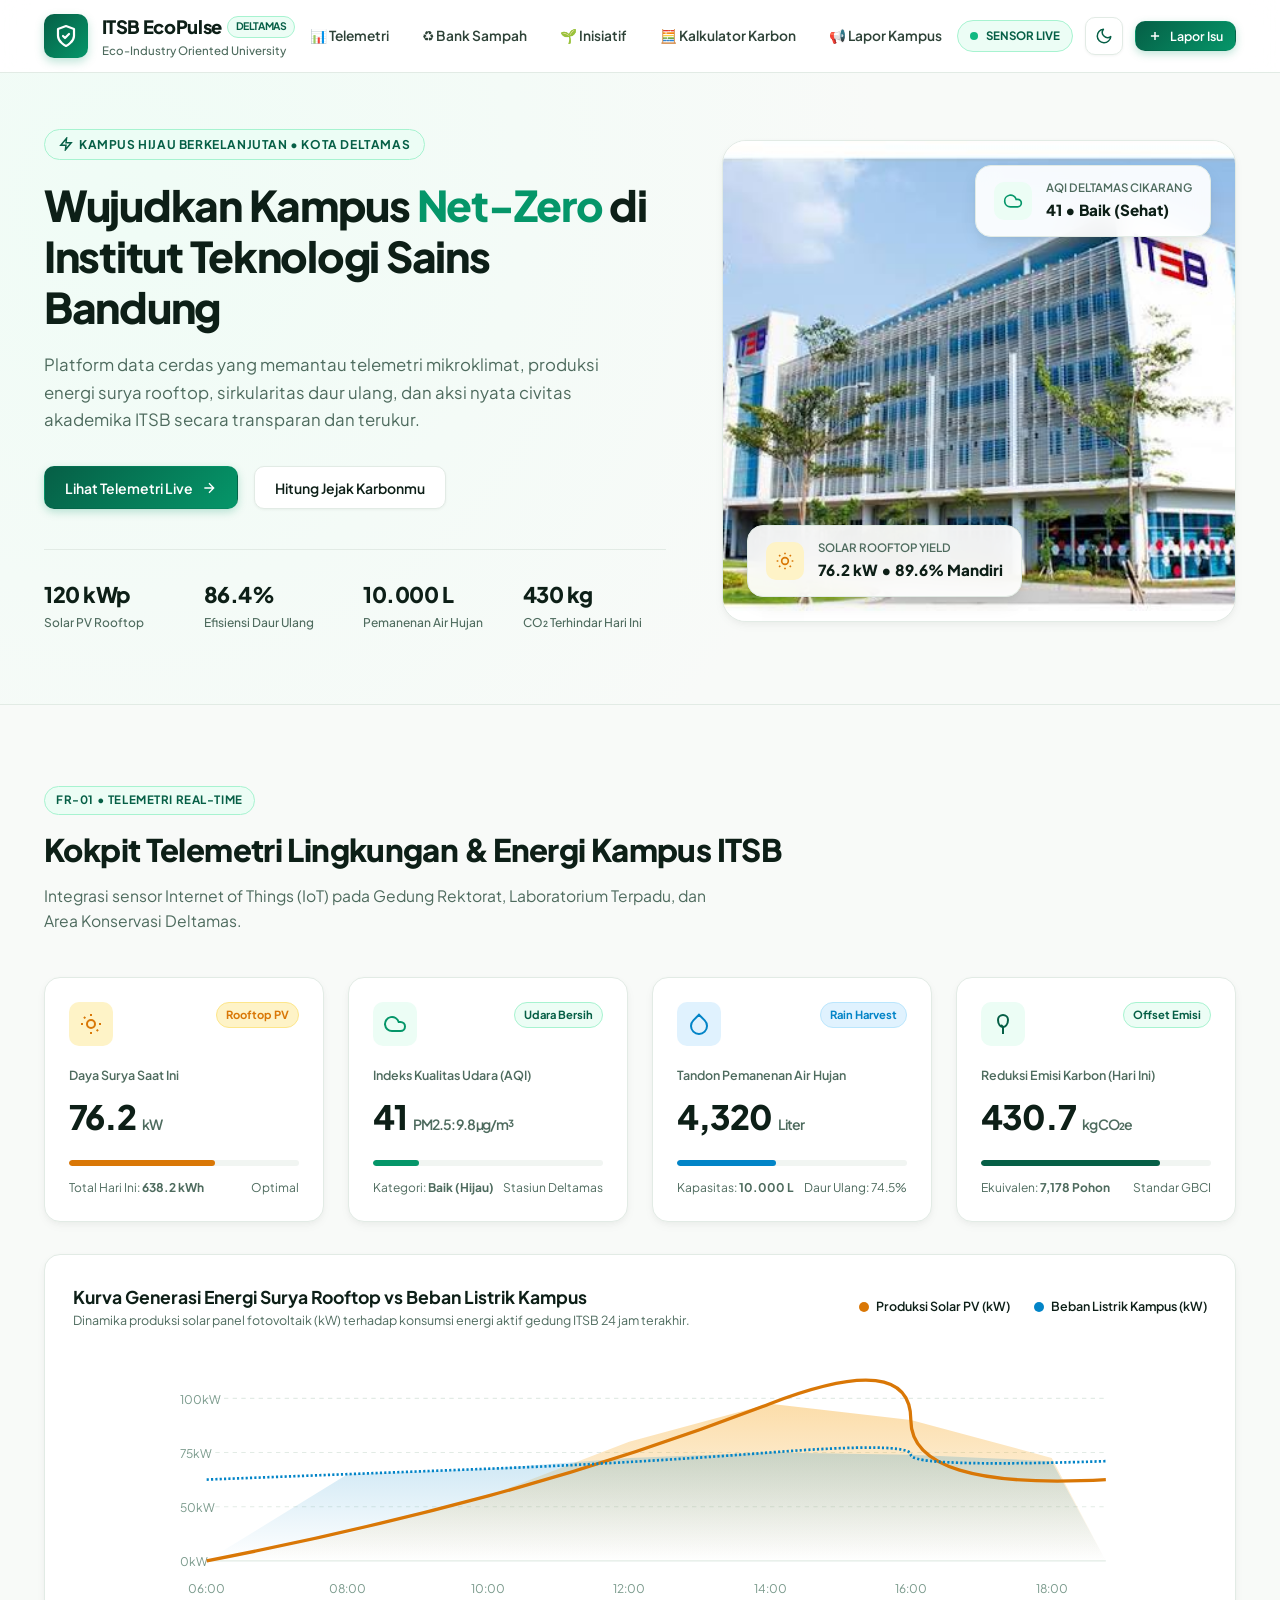
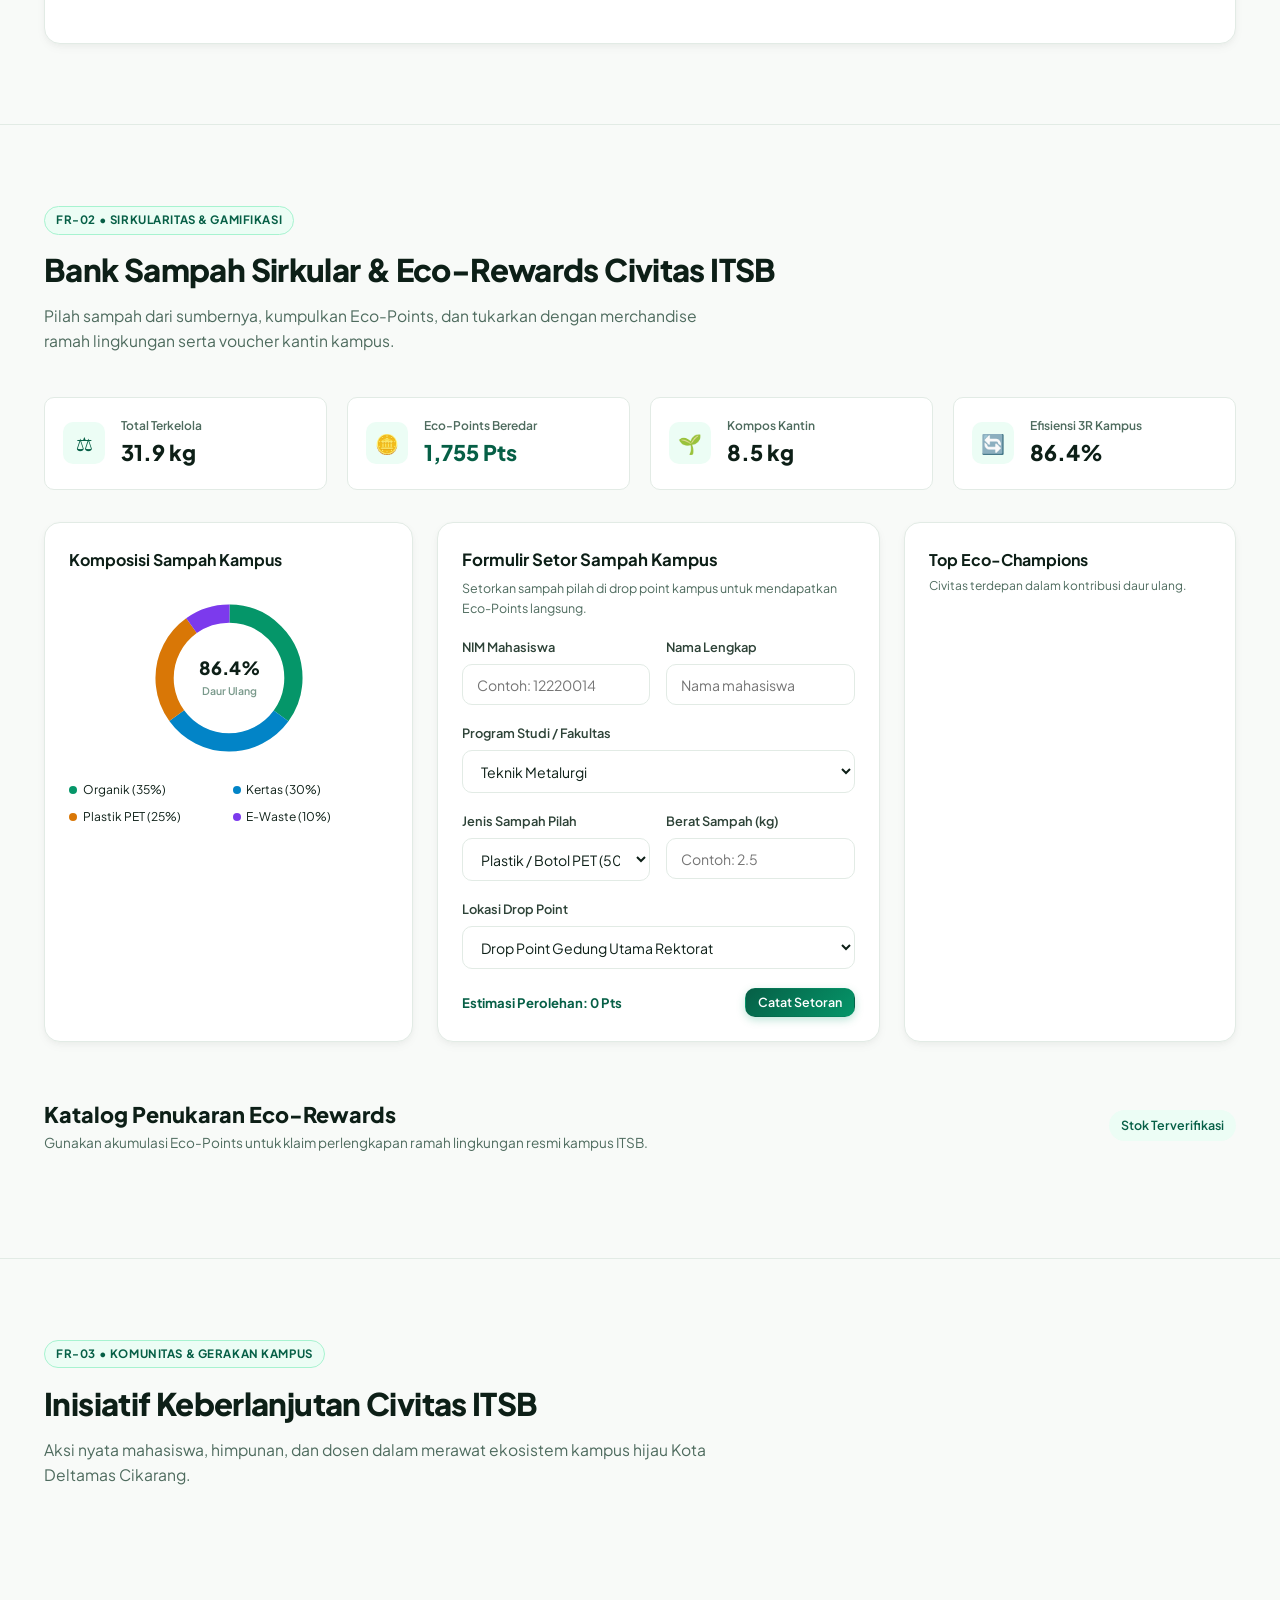
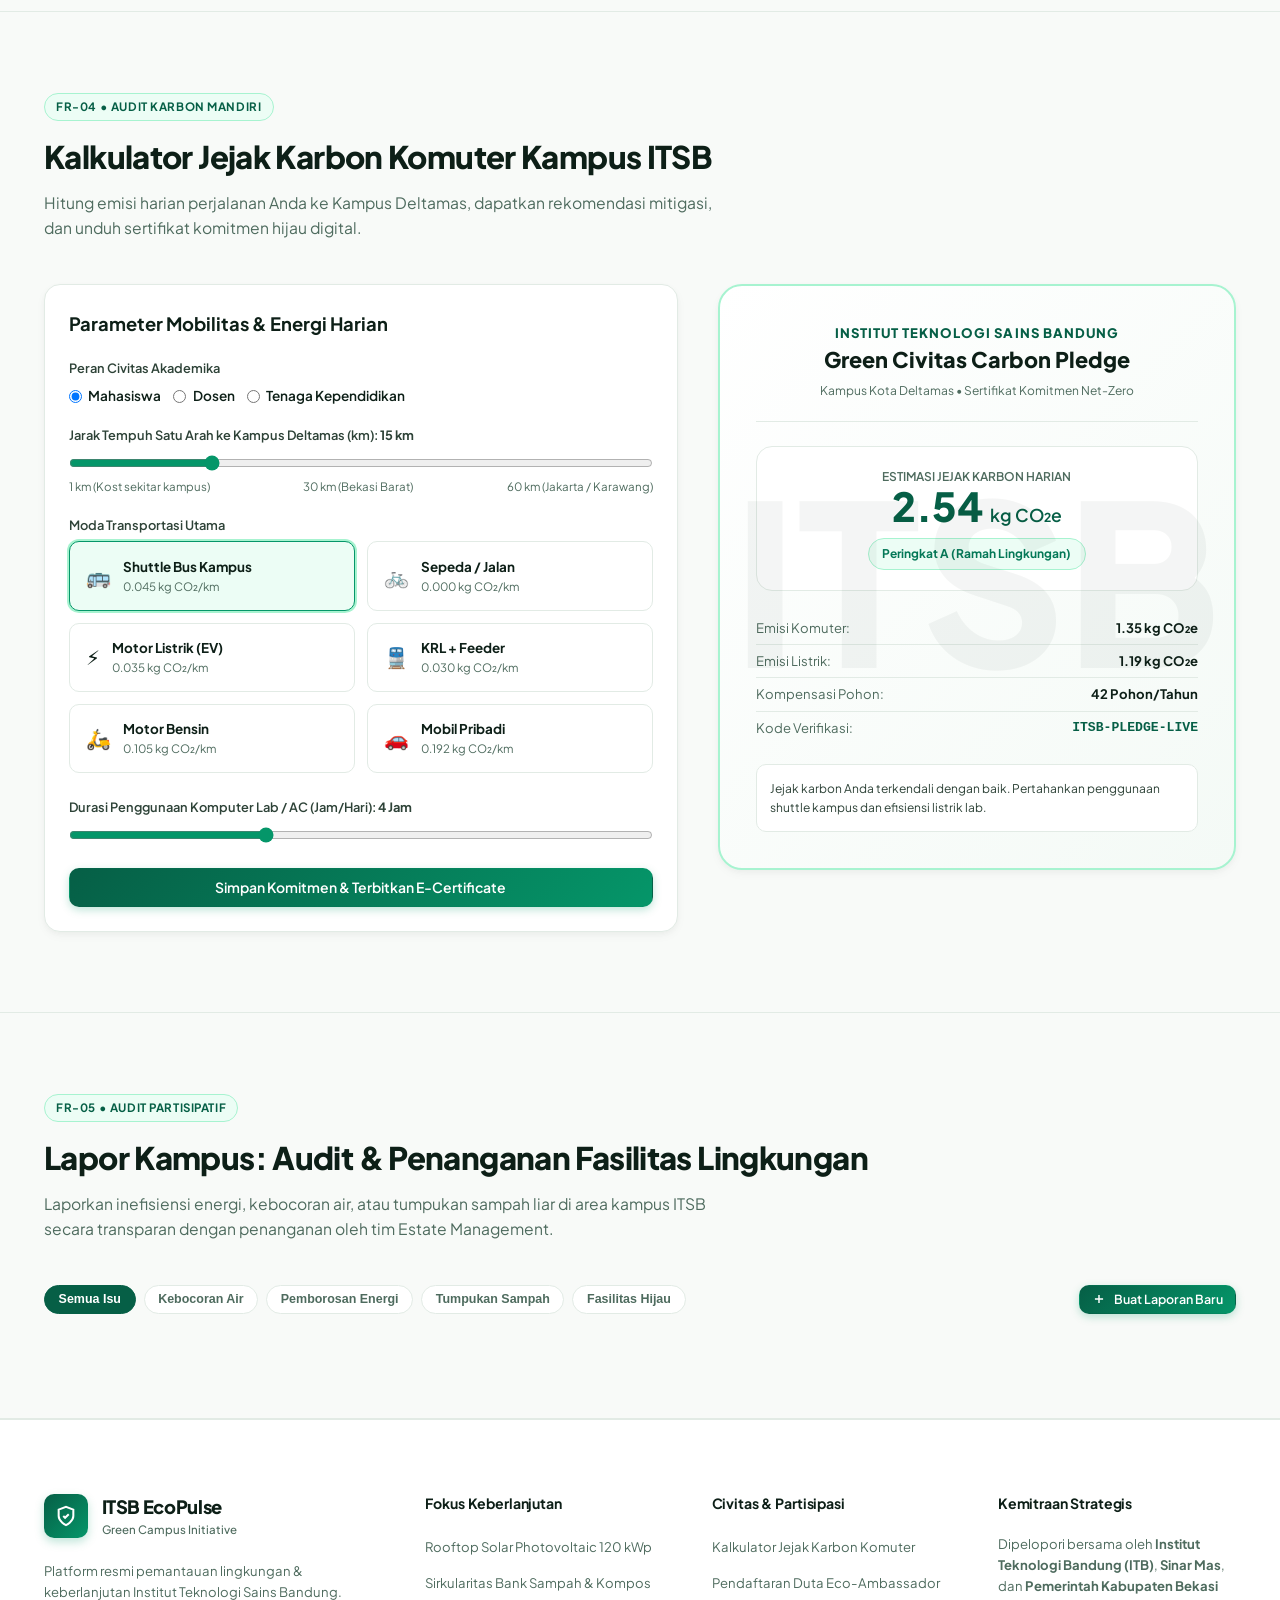
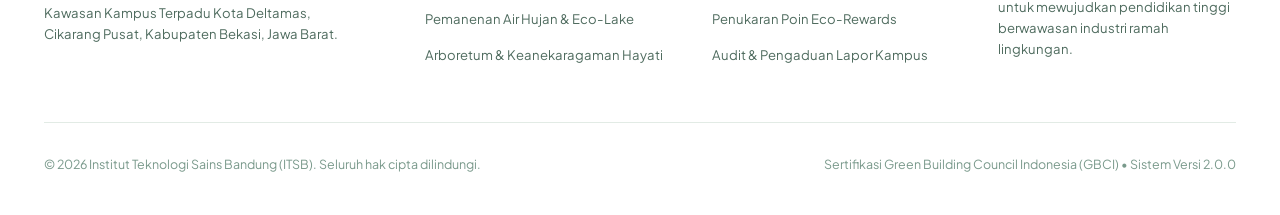
==== itsb-ecopulse/static/index.html @ 7f29c393 "feat(ui): implement dark mode toggle with localStorage and elegant toast notification system" ====
<!DOCTYPE html>
<html lang="id">

<head>
  <meta charset="UTF-8">
  <meta name="viewport" content="width=device-width, initial-scale=1.0">
  <title>ITSB EcoPulse — Platform Keberlanjutan & Kampus Hijau Institut Teknologi Sains Bandung</title>
  <meta name="description"
    content="Sistem monitoring telemetri lingkungan cerdas, bank sampah sirkular, inisiatif hijau, dan kalkulator jejak karbon di kampus Institut Teknologi Sains Bandung (ITSB) Kota Deltamas Cikarang.">
  <link rel="stylesheet" href="css/style.css">
  <!-- Cegah Flash of Unstyled Theme (FOUC) saat reload di Dark Mode -->
  <script>
    (function () {
      try {
        const savedTheme = localStorage.getItem("ecopulse-theme");
        const systemPrefersDark = window.matchMedia("(prefers-color-scheme: dark)").matches;
        if (savedTheme === "dark" || (!savedTheme && systemPrefersDark)) {
          document.documentElement.classList.add("dark-mode");
        }
      } catch (e) {}
    })();
  </script>
</head>

<body>

  <!-- Site Header -->
  <header class="site-header" id="siteHeader">
    <div class="container nav-wrapper">
      <a href="#hero" class="brand-group" id="brandLogo">
        <div class="brand-emblem">
          <svg width="24" height="24" viewBox="0 0 24 24" fill="none" stroke="currentColor" stroke-width="2.2"
            stroke-linecap="round" stroke-linejoin="round">
            <path d="M12 22s8-4 8-10V5l-8-3-8 3v7c0 6 8 10 8 10z" />
            <path d="M9 12l2 2 4-4" />
          </svg>
        </div>
        <div class="brand-text-col">
          <div class="brand-name">
            ITSB EcoPulse
            <span class="brand-badge">DELTAMAS</span>
          </div>
          <span class="brand-subtitle">Eco-Industry Oriented University</span>
        </div>
      </a>

      <nav aria-label="Navigasi Utama">
        <ul class="nav-links">
          <li><a href="#telemetry" class="nav-link active" id="navTelemetry">📊 Telemetri</a></li>
          <li><a href="#waste" class="nav-link" id="navWaste">♻️ Bank Sampah</a></li>
          <li><a href="#initiatives" class="nav-link" id="navInitiatives">🌱 Inisiatif</a></li>
          <li><a href="#calculator" class="nav-link" id="navCalculator">🧮 Kalkulator Karbon</a></li>
          <li><a href="#reports" class="nav-link" id="navReports">📢 Lapor Kampus</a></li>
        </ul>
      </nav>

      <div class="nav-cta-group">
        <div class="live-indicator" id="liveSensorStatus">
          <span class="pulse-dot"></span>
          <span>SENSOR LIVE</span>
        </div>
        <!-- Tombol Toggle Dark Mode (Sakelar Matahari / Bulan) -->
        <button type="button" class="theme-toggle-btn" id="themeToggleBtn" aria-label="Beralih Mode Gelap/Terang" title="Beralih Mode Gelap/Terang">
          <span class="theme-icon sun-icon" aria-hidden="true">
            <svg width="18" height="18" viewBox="0 0 24 24" fill="none" stroke="currentColor" stroke-width="2" stroke-linecap="round" stroke-linejoin="round">
              <circle cx="12" cy="12" r="5"></circle>
              <line x1="12" y1="1" x2="12" y2="3"></line>
              <line x1="12" y1="21" x2="12" y2="23"></line>
              <line x1="4.22" y1="4.22" x2="5.64" y2="5.64"></line>
              <line x1="18.36" y1="18.36" x2="19.78" y2="19.78"></line>
              <line x1="1" y1="12" x2="3" y2="12"></line>
              <line x1="21" y1="12" x2="23" y2="12"></line>
              <line x1="4.22" y1="19.78" x2="5.64" y2="18.36"></line>
              <line x1="18.36" y1="5.64" x2="19.78" y2="4.22"></line>
            </svg>
          </span>
          <span class="theme-icon moon-icon" aria-hidden="true">
            <svg width="18" height="18" viewBox="0 0 24 24" fill="none" stroke="currentColor" stroke-width="2" stroke-linecap="round" stroke-linejoin="round">
              <path d="M21 12.79A9 9 0 1 1 11.21 3 7 7 0 0 0 21 12.79z"></path>
            </svg>
          </span>
        </button>
        <button class="btn btn-primary btn-sm" id="btnQuickReport" onclick="openModal('reportModal')">
          <svg width="14" height="14" viewBox="0 0 24 24" fill="none" stroke="currentColor" stroke-width="2.5">
            <path d="M12 5v14M5 12h14" />
          </svg>
          Lapor Isu
        </button>
      </div>
    </div>
  </header>

  <main>
    <!-- HERO SECTION -->
    <section class="hero-section" id="hero">
      <div class="container hero-grid">
        <div class="hero-text-col">
          <div class="hero-tag">
            <svg width="14" height="14" viewBox="0 0 24 24" fill="none" stroke="currentColor" stroke-width="2.5">
              <polygon points="13 2 3 14 12 14 11 22 21 10 12 10 13 2" />
            </svg>
            Kampus Hijau Berkelanjutan • Kota Deltamas
          </div>
          <h1 class="hero-title">
            Wujudkan Kampus <span class="highlight">Net-Zero</span> di Institut Teknologi Sains Bandung
          </h1>
          <p class="hero-description">
            Platform data cerdas yang memantau telemetri mikroklimat, produksi energi surya rooftop, sirkularitas daur
            ulang, dan aksi nyata civitas akademika ITSB secara transparan dan terukur.
          </p>

          <div class="hero-cta-bar">
            <a href="#telemetry" class="btn btn-primary">
              Lihat Telemetri Live
              <svg width="16" height="16" viewBox="0 0 24 24" fill="none" stroke="currentColor" stroke-width="2">
                <path d="M5 12h14M12 5l7 7-7 7" />
              </svg>
            </a>
            <a href="#calculator" class="btn btn-secondary">
              Hitung Jejak Karbonmu
            </a>
          </div>

          <div class="hero-stats-ribbon">
            <div class="hero-stat-item">
              <span class="hero-stat-value" id="heroStatSolar">120 kWp</span>
              <span class="hero-stat-label">Solar PV Rooftop</span>
            </div>
            <div class="hero-stat-item">
              <span class="hero-stat-value" id="heroStatRecycle">86.4%</span>
              <span class="hero-stat-label">Efisiensi Daur Ulang</span>
            </div>
            <div class="hero-stat-item">
              <span class="hero-stat-value" id="heroStatWater">10.000 L</span>
              <span class="hero-stat-label">Pemanenan Air Hujan</span>
            </div>
            <div class="hero-stat-item">
              <span class="hero-stat-value" id="heroStatCarbon">430 kg</span>
              <span class="hero-stat-label">CO₂ Terhindar Hari Ini</span>
            </div>
          </div>
        </div>

        <!-- Hero Visual (Google Imagen Bespoke Campus Image) -->
        <div class="hero-visual-col">
          <div class="hero-visual-frame">
            <img src="assets/images/ITSB.jpg"
              alt="Kampus Ramah Lingkungan Institut Teknologi Sains Bandung Deltamas Cikarang" class="hero-visual-img"
              id="heroCampusImg">

            <!-- Floating Live Telemetry Cards -->
            <div class="hero-float-card hero-float-top">
              <div class="float-icon" style="background:#ecfdf5; color:#059669;">
                <svg width="20" height="20" viewBox="0 0 24 24" fill="none" stroke="currentColor" stroke-width="2">
                  <path d="M17.5 19H9a7 7 0 1 1 6.71-9h1.79a4.5 4.5 0 1 1 0 9Z" />
                </svg>
              </div>
              <div>
                <div class="float-title">AQI DELTAMAS CIKARANG</div>
                <div class="float-value" id="heroFloatAqi">41 • Baik (Sehat)</div>
              </div>
            </div>

            <div class="hero-float-card hero-float-bottom">
              <div class="float-icon" style="background:#fef3c7; color:#d97706;">
                <svg width="20" height="20" viewBox="0 0 24 24" fill="none" stroke="currentColor" stroke-width="2">
                  <circle cx="12" cy="12" r="4" />
                  <path
                    d="M12 2v2M12 20v2M4.93 4.93l1.41 1.41M17.66 17.66l1.41 1.41M2 12h2M20 12h2M6.34 17.66l-1.41 1.41M19.07 4.93l-1.41 1.41" />
                </svg>
              </div>
              <div>
                <div class="float-title">SOLAR ROOFTOP YIELD</div>
                <div class="float-value" id="heroFloatSolar">76.2 kW • 89.6% Mandiri</div>
              </div>
            </div>
          </div>
        </div>
      </div>
    </section>

    <!-- FR-01: TELEMETRI LINGKUNGAN KAMPUS -->
    <section class="section-block" id="telemetry">
      <div class="container">
        <div class="section-header">
          <div class="section-tag">FR-01 • Telemetri Real-Time</div>
          <h2 class="section-title">Kokpit Telemetri Lingkungan & Energi Kampus ITSB</h2>
          <p class="section-subtitle">
            Integrasi sensor Internet of Things (IoT) pada Gedung Rektorat, Laboratorium Terpadu, dan Area Konservasi
            Deltamas.
          </p>
        </div>

        <div class="telemetry-grid">
          <!-- Card 1: Solar Generation -->
          <div class="card telemetry-card" id="cardSolar">
            <div>
              <div class="card-top">
                <div class="card-icon-box icon-solar">
                  <svg width="24" height="24" viewBox="0 0 24 24" fill="none" stroke="currentColor" stroke-width="2">
                    <circle cx="12" cy="12" r="4" />
                    <path d="M12 2v2M12 20v2M4.93 4.93l1.41 1.41M17.66 17.66l1.41 1.41M2 12h2M20 12h2" />
                  </svg>
                </div>
                <span class="card-status-pill pill-solar">Rooftop PV</span>
              </div>
              <div class="card-meta-label">Daya Surya Saat Ini</div>
              <div class="card-metric-value">
                <span id="metricSolarKw">76.2</span>
                <span class="card-metric-unit">kW</span>
              </div>
              <div class="card-progress-bar">
                <div class="card-progress-fill" id="fillSolar"
                  style="width: 63.5%; background: var(--color-solar-amber);"></div>
              </div>
            </div>
            <div class="card-foot-text">
              <span>Total Hari Ini: <strong id="metricSolarTotal">638.2 kWh</strong></span>
              <span id="metricSolarStatus">Optimal</span>
            </div>
          </div>

          <!-- Card 2: Air Quality AQI -->
          <div class="card telemetry-card" id="cardAqi">
            <div>
              <div class="card-top">
                <div class="card-icon-box icon-air">
                  <svg width="24" height="24" viewBox="0 0 24 24" fill="none" stroke="currentColor" stroke-width="2">
                    <path d="M17.5 19H9a7 7 0 1 1 6.71-9h1.79a4.5 4.5 0 1 1 0 9Z" />
                  </svg>
                </div>
                <span class="card-status-pill pill-good">Udara Bersih</span>
              </div>
              <div class="card-meta-label">Indeks Kualitas Udara (AQI)</div>
              <div class="card-metric-value">
                <span id="metricAqi">41</span>
                <span class="card-metric-unit">PM2.5: <span id="metricPm25">9.8</span> µg/m³</span>
              </div>
              <div class="card-progress-bar">
                <div class="card-progress-fill" id="fillAqi"
                  style="width: 20%; background: var(--color-accent-emerald);"></div>
              </div>
            </div>
            <div class="card-foot-text">
              <span>Kategori: <strong id="metricAqiLabel">Baik (Hijau)</strong></span>
              <span>Stasiun Deltamas</span>
            </div>
          </div>

          <!-- Card 3: Water Cistern -->
          <div class="card telemetry-card" id="cardWater">
            <div>
              <div class="card-top">
                <div class="card-icon-box icon-water">
                  <svg width="24" height="24" viewBox="0 0 24 24" fill="none" stroke="currentColor" stroke-width="2">
                    <path d="M12 2.69l5.66 5.66a8 8 0 1 1-11.31 0z" />
                  </svg>
                </div>
                <span class="card-status-pill pill-water">Rain Harvest</span>
              </div>
              <div class="card-meta-label">Tandon Pemanenan Air Hujan</div>
              <div class="card-metric-value">
                <span id="metricWater">4,320</span>
                <span class="card-metric-unit">Liter</span>
              </div>
              <div class="card-progress-bar">
                <div class="card-progress-fill" id="fillWater"
                  style="width: 43.2%; background: var(--color-water-cyan);"></div>
              </div>
            </div>
            <div class="card-foot-text">
              <span>Kapasitas: <strong>10.000 L</strong></span>
              <span>Daur Ulang: 74.5%</span>
            </div>
          </div>

          <!-- Card 4: CO2 Offset -->
          <div class="card telemetry-card" id="cardCarbon">
            <div>
              <div class="card-top">
                <div class="card-icon-box icon-carbon">
                  <svg width="24" height="24" viewBox="0 0 24 24" fill="none" stroke="currentColor" stroke-width="2">
                    <path d="M12 22v-7l-2-2" />
                    <path d="M17 8a5 5 0 0 0-10 0c0 5 3 7 5 7s5-2 5-7z" />
                  </svg>
                </div>
                <span class="card-status-pill pill-good">Offset Emisi</span>
              </div>
              <div class="card-meta-label">Reduksi Emisi Karbon (Hari Ini)</div>
              <div class="card-metric-value">
                <span id="metricCo2">430.7</span>
                <span class="card-metric-unit">kg CO₂e</span>
              </div>
              <div class="card-progress-bar">
                <div class="card-progress-fill" style="width: 78%; background: var(--color-accent-forest);"></div>
              </div>
            </div>
            <div class="card-foot-text">
              <span>Ekuivalen: <strong id="metricTrees">7,178 Pohon</strong></span>
              <span>Standar GBCI</span>
            </div>
          </div>
        </div>

        <!-- Bespoke Interactive SVG Telemetry Solar vs Load Chart -->
        <div class="telemetry-chart-container">
          <div class="chart-header-row">
            <div>
              <h3 class="chart-title">Kurva Generasi Energi Surya Rooftop vs Beban Listrik Kampus</h3>
              <p style="font-size: 0.78rem; color: var(--color-ink-muted);">Dinamika produksi solar panel fotovoltaik
                (kW) terhadap konsumsi energi aktif gedung ITSB 24 jam terakhir.</p>
            </div>
            <div class="chart-legend">
              <div class="legend-item">
                <span class="legend-dot legend-solar"></span>
                <span>Produksi Solar PV (kW)</span>
              </div>
              <div class="legend-item">
                <span class="legend-dot legend-load"></span>
                <span>Beban Listrik Kampus (kW)</span>
              </div>
            </div>
          </div>

          <!-- SVG Visual Canvas -->
          <div class="svg-chart-wrapper" id="svgChartWrapper">
            <svg viewBox="0 0 900 240" id="telemetrySvg">
              <defs>
                <linearGradient id="solarGradient" x1="0" y1="0" x2="0" y2="1">
                  <stop offset="0%" stop-color="#f59e0b" stop-opacity="0.35" />
                  <stop offset="100%" stop-color="#f59e0b" stop-opacity="0.0" />
                </linearGradient>
                <linearGradient id="loadGradient" x1="0" y1="0" x2="0" y2="1">
                  <stop offset="0%" stop-color="#0284c7" stop-opacity="0.2" />
                  <stop offset="100%" stop-color="#0284c7" stop-opacity="0.0" />
                </linearGradient>
              </defs>

              <!-- Grid Horizontal Lines -->
              <line x1="50" y1="40" x2="880" y2="40" stroke="#e2ebe5" stroke-dasharray="4,4" />
              <line x1="50" y1="90" x2="880" y2="90" stroke="#e2ebe5" stroke-dasharray="4,4" />
              <line x1="50" y1="140" x2="880" y2="140" stroke="#e2ebe5" stroke-dasharray="4,4" />
              <line x1="50" y1="190" x2="880" y2="190" stroke="#e2ebe5" />

              <!-- Axis Labels -->
              <text x="25" y="45" font-size="11" fill="#79998b" font-family="Plus Jakarta Sans">100kW</text>
              <text x="25" y="95" font-size="11" fill="#79998b" font-family="Plus Jakarta Sans">75kW</text>
              <text x="25" y="145" font-size="11" fill="#79998b" font-family="Plus Jakarta Sans">50kW</text>
              <text x="25" y="195" font-size="11" fill="#79998b" font-family="Plus Jakarta Sans">0kW</text>

              <!-- Area Fills -->
              <polygon id="svgSolarArea" fill="url(#solarGradient)"
                points="50,190 180,165 310,130 440,80 570,45 700,60 830,95 880,190" />
              <polygon id="svgLoadArea" fill="url(#loadGradient)"
                points="50,190 180,110 310,105 440,95 570,90 700,92 830,98 880,190" />

              <!-- Curve Lines -->
              <path id="svgSolarLine" d="M 50,190 Q 180,165 310,130 T 570,45 T 700,60 T 880,115" fill="none"
                stroke="#d97706" stroke-width="3" />
              <path id="svgLoadLine" d="M 50,115 Q 180,110 310,105 T 570,90 T 700,92 T 880,98" fill="none"
                stroke="#0284c7" stroke-width="2.5" stroke-dasharray="2,2" />

              <!-- Timeline markers -->
              <text x="50" y="220" font-size="11" fill="#79998b" text-anchor="middle">06:00</text>
              <text x="180" y="220" font-size="11" fill="#79998b" text-anchor="middle">08:00</text>
              <text x="310" y="220" font-size="11" fill="#79998b" text-anchor="middle">10:00</text>
              <text x="440" y="220" font-size="11" fill="#79998b" text-anchor="middle">12:00</text>
              <text x="570" y="220" font-size="11" fill="#79998b" text-anchor="middle">14:00</text>
              <text x="700" y="220" font-size="11" fill="#79998b" text-anchor="middle">16:00</text>
              <text x="830" y="220" font-size="11" fill="#79998b" text-anchor="middle">18:00</text>
            </svg>
          </div>
        </div>
      </div>
    </section>

    <!-- FR-02: BANK SAMPAH SIRKULAR & ECO-REWARDS -->
    <section class="section-block" id="waste">
      <div class="container">
        <div class="section-header">
          <div class="section-tag">FR-02 • Sirkularitas & Gamifikasi</div>
          <h2 class="section-title">Bank Sampah Sirkular & Eco-Rewards Civitas ITSB</h2>
          <p class="section-subtitle">
            Pilah sampah dari sumbernya, kumpulkan Eco-Points, dan tukarkan dengan merchandise ramah lingkungan serta
            voucher kantin kampus.
          </p>
        </div>

        <!-- Quick Summary Ribbon -->
        <div class="waste-stats-banner">
          <div class="waste-stat-card">
            <div class="waste-stat-icon">⚖️</div>
            <div>
              <div style="font-size:0.75rem; color:var(--color-ink-muted); font-weight:600;">Total Terkelola</div>
              <div style="font-size:1.35rem; font-weight:800; color:var(--color-ink);" id="wasteStatTotalKg">31.9 kg
              </div>
            </div>
          </div>

          <div class="waste-stat-card">
            <div class="waste-stat-icon">🪙</div>
            <div>
              <div style="font-size:0.75rem; color:var(--color-ink-muted); font-weight:600;">Eco-Points Beredar</div>
              <div style="font-size:1.35rem; font-weight:800; color:var(--color-accent-forest);" id="wasteStatPoints">
                1,755 Pts</div>
            </div>
          </div>

          <div class="waste-stat-card">
            <div class="waste-stat-icon">🌱</div>
            <div>
              <div style="font-size:0.75rem; color:var(--color-ink-muted); font-weight:600;">Kompos Kantin</div>
              <div style="font-size:1.35rem; font-weight:800; color:var(--color-ink);" id="wasteStatCompost">8.5 kg
              </div>
            </div>
          </div>

          <div class="waste-stat-card">
            <div class="waste-stat-icon">🔄</div>
            <div>
              <div style="font-size:0.75rem; color:var(--color-ink-muted); font-weight:600;">Efisiensi 3R Kampus</div>
              <div style="font-size:1.35rem; font-weight:800; color:var(--color-ink);">86.4%</div>
            </div>
          </div>
        </div>

        <!-- 3-Column Split: Donut Composition | Form Setor | Leaderboard -->
        <div class="waste-split-layout">
          <!-- Donut Breakdown -->
          <div class="card">
            <h3 style="font-size:1rem; font-weight:700; margin-bottom:1rem;">Komposisi Sampah Kampus</h3>
            <div style="display:flex; justify-content:center; align-items:center; height:180px;">
              <svg width="170" height="170" viewBox="0 0 42 42">
                <circle class="donut-ring" cx="21" cy="21" r="15.915" fill="transparent" stroke="#f0f5f2"
                  stroke-width="4.5"></circle>
                <!-- Organik 35% -->
                <circle cx="21" cy="21" r="15.915" fill="transparent" stroke="#059669" stroke-width="4.5"
                  stroke-dasharray="35 65" stroke-dashoffset="25"></circle>
                <!-- Kertas 30% -->
                <circle cx="21" cy="21" r="15.915" fill="transparent" stroke="#0284c7" stroke-width="4.5"
                  stroke-dasharray="30 70" stroke-dashoffset="90"></circle>
                <!-- Plastik 25% -->
                <circle cx="21" cy="21" r="15.915" fill="transparent" stroke="#d97706" stroke-width="4.5"
                  stroke-dasharray="25 75" stroke-dashoffset="60"></circle>
                <!-- E-Waste & Logam 10% -->
                <circle cx="21" cy="21" r="15.915" fill="transparent" stroke="#7c3aed" stroke-width="4.5"
                  stroke-dasharray="10 90" stroke-dashoffset="35"></circle>
                <text x="50%" y="48%" text-anchor="middle" font-size="4.5" font-weight="800" fill="#0d1f17"
                  font-family="Plus Jakarta Sans">86.4%</text>
                <text x="50%" y="60%" text-anchor="middle" font-size="2.6" font-weight="600" fill="#79998b"
                  font-family="Plus Jakarta Sans">Daur Ulang</text>
              </svg>
            </div>
            <div
              style="font-size:0.75rem; display:grid; grid-template-columns:1fr 1fr; gap:0.5rem; margin-top:0.75rem;">
              <div style="display:flex; align-items:center; gap:0.35rem;"><span
                  style="width:8px;height:8px;border-radius:50%;background:#059669;"></span>Organik (35%)</div>
              <div style="display:flex; align-items:center; gap:0.35rem;"><span
                  style="width:8px;height:8px;border-radius:50%;background:#0284c7;"></span>Kertas (30%)</div>
              <div style="display:flex; align-items:center; gap:0.35rem;"><span
                  style="width:8px;height:8px;border-radius:50%;background:#d97706;"></span>Plastik PET (25%)</div>
              <div style="display:flex; align-items:center; gap:0.35rem;"><span
                  style="width:8px;height:8px;border-radius:50%;background:#7c3aed;"></span>E-Waste (10%)</div>
            </div>
          </div>

          <!-- Digital Deposit Form -->
          <div class="card">
            <h3 style="font-size:1.05rem; font-weight:700; margin-bottom:0.35rem;">Formulir Setor Sampah Kampus</h3>
            <p style="font-size:0.78rem; color:var(--color-ink-muted); margin-bottom:1.15rem;">Setorkan sampah pilah di
              drop point kampus untuk mendapatkan Eco-Points langsung.</p>

            <form id="wasteDepositForm" onsubmit="handleWasteDeposit(event)">
              <div class="form-row">
                <div class="form-group">
                  <label class="form-label" for="wasteStudentId">NIM Mahasiswa</label>
                  <input type="text" id="wasteStudentId" class="form-control" placeholder="Contoh: 12220014" required>
                </div>
                <div class="form-group">
                  <label class="form-label" for="wasteStudentName">Nama Lengkap</label>
                  <input type="text" id="wasteStudentName" class="form-control" placeholder="Nama mahasiswa" required>
                </div>
              </div>

              <div class="form-group">
                <label class="form-label" for="wasteDepartment">Program Studi / Fakultas</label>
                <select id="wasteDepartment" class="form-control" required>
                  <option value="Teknik Metalurgi">Teknik Metalurgi</option>
                  <option value="Teknik Sipil">Teknik Sipil</option>
                  <option value="Desain Produk">Desain Produk</option>
                  <option value="Informatika">Informatika </option>
                  <option value="Teknologi Pulp & Kertas">Teknologi Pulp & Kertas</option>
                  <option value="Teknik Pertambangan">Teknik Pertambangan</option>
                  <option value="Teknik Perminyakan">Teknik Perminyakan</option>
                  <option value="Sains Data">Sains Data</option>
                  <option value="Bisnis Digital">Bisnis Digital</option>
                  <option value="Teknologi Pengelolaan Sawit">Teknologi Pengelolaan Sawit</option>
                  <option value="Pengelolaan & Teknologi Perkebunan">Pengelolaan & Teknologi Perkebunan</option>
                  <option value="Perencanaan Wilayah & Kota">Perencanaan Wilayah & Kota</option>
                </select>
              </div>

              <div class="form-row">
                <div class="form-group">
                  <label class="form-label" for="wasteType">Jenis Sampah Pilah</label>
                  <select id="wasteType" class="form-control" required onchange="updateEstimatedPoints()">
                    <option value="Plastik/PET">Plastik / Botol PET (50 Pts/kg)</option>
                    <option value="Kertas/Karton">Kertas / Karton (50 Pts/kg)</option>
                    <option value="Organik">Organik Sisa Makanan/Daun (20 Pts/kg)</option>
                    <option value="E-Waste">Limbah Elektronik (200 Pts/kg)</option>
                    <option value="Logam/Kaleng">Logam / Kaleng (100 Pts/kg)</option>
                  </select>
                </div>
                <div class="form-group">
                  <label class="form-label" for="wasteWeight">Berat Sampah (kg)</label>
                  <input type="number" id="wasteWeight" class="form-control" step="0.1" min="0.1"
                    placeholder="Contoh: 2.5" required oninput="updateEstimatedPoints()">
                </div>
              </div>

              <div class="form-group">
                <label class="form-label" for="wasteLocation">Lokasi Drop Point</label>
                <select id="wasteLocation" class="form-control" required>
                  <option value="Drop Point Gedung Utama Rektorat">Drop Point Gedung Utama Rektorat</option>
                  <option value="Bank Sampah Lab Terpadu">Bank Sampah Lab Terpadu</option>
                  <option value="Pojok Pengomposan Kantin Sehat">Pojok Pengomposan Kantin Sehat</option>
                  <option value="Drop Point Gedung Perpustakaan">Drop Point Gedung Perpustakaan</option>
                </select>
              </div>

              <div style="display:flex; align-items:center; justify-content:space-between; margin-top:1rem;">
                <div style="font-size:0.82rem; font-weight:700; color:var(--color-accent-forest);">
                  Estimasi Perolehan: <span id="estPointsBadge">0 Pts</span>
                </div>
                <button type="submit" class="btn btn-primary btn-sm" id="btnSubmitWaste">
                  Catat Setoran
                </button>
              </div>
            </form>
          </div>

          <!-- Top Champions Leaderboard -->
          <div class="card">
            <h3 style="font-size:1rem; font-weight:700; margin-bottom:0.25rem;">Top Eco-Champions</h3>
            <p style="font-size:0.75rem; color:var(--color-ink-muted); margin-bottom:1rem;">Civitas terdepan dalam
              kontribusi daur ulang.</p>
            <ul class="leaderboard-list" id="leaderboardContainer">
              <!-- Populated by JS -->
            </ul>
          </div>
        </div>

        <!-- Catalog Eco-Rewards -->
        <div>
          <div style="display:flex; align-items:center; justify-content:space-between; margin-bottom:1.5rem;">
            <div>
              <h3 style="font-size:1.35rem; font-weight:800; color:var(--color-ink);">Katalog Penukaran Eco-Rewards</h3>
              <p style="font-size:0.85rem; color:var(--color-ink-muted);">Gunakan akumulasi Eco-Points untuk klaim
                perlengkapan ramah lingkungan resmi kampus ITSB.</p>
            </div>
            <span
              style="font-size:0.78rem; font-weight:600; color:var(--color-accent-forest); background:var(--color-accent-light); padding:0.35rem 0.75rem; border-radius:var(--radius-full);">Stok
              Terverifikasi</span>
          </div>

          <div class="rewards-grid" id="rewardsCatalogContainer">
            <!-- Populated by JS -->
          </div>
        </div>
      </div>
    </section>

    <!-- FR-03: GERAKAN INISIATIF & KOMUNITAS HIJAU -->
    <section class="section-block" id="initiatives">
      <div class="container">
        <div class="section-header">
          <div class="section-tag">FR-03 • Komunitas & Gerakan Kampus</div>
          <h2 class="section-title">Inisiatif Keberlanjutan Civitas ITSB</h2>
          <p class="section-subtitle">
            Aksi nyata mahasiswa, himpunan, dan dosen dalam merawat ekosistem kampus hijau Kota Deltamas Cikarang.
          </p>
        </div>

        <div class="initiatives-grid" id="initiativesContainer">
          <!-- Populated by JS -->
        </div>
      </div>
    </section>

    <!-- FR-04: KALKULATOR JEJAK KARBON CIVITAS -->
    <section class="section-block" id="calculator">
      <div class="container">
        <div class="section-header">
          <div class="section-tag">FR-04 • Audit Karbon Mandiri</div>
          <h2 class="section-title">Kalkulator Jejak Karbon Komuter Kampus ITSB</h2>
          <p class="section-subtitle">
            Hitung emisi harian perjalanan Anda ke Kampus Deltamas, dapatkan rekomendasi mitigasi, dan unduh sertifikat
            komitmen hijau digital.
          </p>
        </div>

        <div class="calc-container">
          <!-- Input Form Column -->
          <div class="card">
            <h3 style="font-size:1.15rem; font-weight:700; margin-bottom:1.25rem;">Parameter Mobilitas & Energi Harian
            </h3>

            <div class="form-group">
              <label class="form-label">Peran Civitas Akademika</label>
              <div style="display:flex; gap:0.75rem;">
                <label
                  style="display:inline-flex; align-items:center; gap:0.4rem; font-size:0.85rem; font-weight:600; cursor:pointer;">
                  <input type="radio" name="calcRole" value="Mahasiswa" checked> Mahasiswa
                </label>
                <label
                  style="display:inline-flex; align-items:center; gap:0.4rem; font-size:0.85rem; font-weight:600; cursor:pointer;">
                  <input type="radio" name="calcRole" value="Dosen"> Dosen
                </label>
                <label
                  style="display:inline-flex; align-items:center; gap:0.4rem; font-size:0.85rem; font-weight:600; cursor:pointer;">
                  <input type="radio" name="calcRole" value="Tenaga Kependidikan"> Tenaga Kependidikan
                </label>
              </div>
            </div>

            <div class="form-group">
              <label class="form-label" for="calcDistance">Jarak Tempuh Satu Arah ke Kampus Deltamas (km): <strong
                  id="distValLabel">15 km</strong></label>
              <input type="range" id="calcDistance" min="1" max="60" value="15" step="1"
                style="width:100%; accent-color:var(--color-accent-emerald);"
                oninput="document.getElementById('distValLabel').innerText = this.value + ' km'; calculateCarbon();">
              <div
                style="display:flex; justify-content:space-between; font-size:0.72rem; color:var(--color-ink-muted);">
                <span>1 km (Kost sekitar kampus)</span>
                <span>30 km (Bekasi Barat)</span>
                <span>60 km (Jakarta / Karawang)</span>
              </div>
            </div>

            <div class="form-group">
              <label class="form-label">Moda Transportasi Utama</label>
              <div class="transport-options" id="transportOptionsContainer">
                <div class="transport-pill active" data-mode="Shuttle Bus Kampus Deltamas"
                  onclick="selectTransportMode(this)">
                  <span class="transport-icon">🚌</span>
                  <div>
                    <div class="transport-text-title">Shuttle Bus Kampus</div>
                    <div class="transport-text-factor">0.045 kg CO₂/km</div>
                  </div>
                </div>

                <div class="transport-pill" data-mode="Sepeda / Jalan Kaki" onclick="selectTransportMode(this)">
                  <span class="transport-icon">🚲</span>
                  <div>
                    <div class="transport-text-title">Sepeda / Jalan</div>
                    <div class="transport-text-factor">0.000 kg CO₂/km</div>
                  </div>
                </div>

                <div class="transport-pill" data-mode="Motor Listrik (EV)" onclick="selectTransportMode(this)">
                  <span class="transport-icon">⚡</span>
                  <div>
                    <div class="transport-text-title">Motor Listrik (EV)</div>
                    <div class="transport-text-factor">0.035 kg CO₂/km</div>
                  </div>
                </div>

                <div class="transport-pill" data-mode="KRL Commuterline + Feeder" onclick="selectTransportMode(this)">
                  <span class="transport-icon">🚆</span>
                  <div>
                    <div class="transport-text-title">KRL + Feeder</div>
                    <div class="transport-text-factor">0.030 kg CO₂/km</div>
                  </div>
                </div>

                <div class="transport-pill" data-mode="Sepeda Motor Bensin" onclick="selectTransportMode(this)">
                  <span class="transport-icon">🛵</span>
                  <div>
                    <div class="transport-text-title">Motor Bensin</div>
                    <div class="transport-text-factor">0.105 kg CO₂/km</div>
                  </div>
                </div>

                <div class="transport-pill" data-mode="Mobil Pribadi Bensin" onclick="selectTransportMode(this)">
                  <span class="transport-icon">🚗</span>
                  <div>
                    <div class="transport-text-title">Mobil Pribadi</div>
                    <div class="transport-text-factor">0.192 kg CO₂/km</div>
                  </div>
                </div>
              </div>
            </div>

            <div class="form-group">
              <label class="form-label" for="calcHours">Durasi Penggunaan Komputer Lab / AC (Jam/Hari): <strong
                  id="hoursValLabel">4 Jam</strong></label>
              <input type="range" id="calcHours" min="0" max="12" value="4" step="1"
                style="width:100%; accent-color:var(--color-accent-emerald);"
                oninput="document.getElementById('hoursValLabel').innerText = this.value + ' Jam'; calculateCarbon();">
            </div>

            <button class="btn btn-primary" style="width:100%;" onclick="submitCarbonPledge()">
              Simpan Komitmen & Terbitkan E-Certificate
            </button>
          </div>

          <!-- Certificate Output Column -->
          <div>
            <div class="certificate-preview" id="certificateBox">
              <div class="cert-watermark">ITSB</div>
              <div class="cert-header">
                <div class="cert-institution">Institut Teknologi Sains Bandung</div>
                <div class="cert-title">Green Civitas Carbon Pledge</div>
                <div style="font-size:0.75rem; color:var(--color-ink-muted); margin-top:0.25rem;">Kampus Kota Deltamas •
                  Sertifikat Komitmen Net-Zero</div>
              </div>

              <div class="cert-gauge-box">
                <div
                  style="font-size:0.75rem; color:var(--color-ink-muted); font-weight:600; text-transform:uppercase;">
                  Estimasi Jejak Karbon Harian</div>
                <div class="cert-emission-val" id="certEmissionVal">2.54 <span
                    style="font-size:1.1rem; font-weight:600;">kg CO₂e</span></div>
                <div class="cert-badge-grade" id="certGradeBadge">Peringkat A (Ramah Lingkungan)</div>
              </div>

              <div style="font-size:0.82rem; margin-bottom:1.25rem; line-height:1.5;">
                <div
                  style="display:flex; justify-content:space-between; padding:0.4rem 0; border-bottom:1px solid #e2ebe5;">
                  <span style="color:var(--color-ink-muted);">Emisi Komuter:</span>
                  <strong id="certCommuteVal">1.35 kg CO₂e</strong>
                </div>
                <div
                  style="display:flex; justify-content:space-between; padding:0.4rem 0; border-bottom:1px solid #e2ebe5;">
                  <span style="color:var(--color-ink-muted);">Emisi Listrik:</span>
                  <strong id="certElectricVal">1.19 kg CO₂e</strong>
                </div>
                <div
                  style="display:flex; justify-content:space-between; padding:0.4rem 0; border-bottom:1px solid #e2ebe5;">
                  <span style="color:var(--color-ink-muted);">Kompensasi Pohon:</span>
                  <strong id="certTreesVal">42 Pohon/Tahun</strong>
                </div>
                <div style="display:flex; justify-content:space-between; padding:0.4rem 0;">
                  <span style="color:var(--color-ink-muted);">Kode Verifikasi:</span>
                  <strong id="certCode"
                    style="color:var(--color-accent-forest); font-family:monospace;">ITSB-PLEDGE-LIVE</strong>
                </div>
              </div>

              <div
                style="background:#ffffff; border:1px solid var(--color-border-hairline); border-radius:var(--radius-md); padding:0.85rem; font-size:0.75rem; color:var(--color-ink-secondary);"
                id="certRecommendation">
                Jejak karbon Anda terkendali dengan baik. Pertahankan penggunaan shuttle kampus dan efisiensi listrik
                lab.
              </div>
            </div>
          </div>
        </div>
      </div>
    </section>

    <!-- FR-05: LAPOR KAMPUS (ECO-REPORT) -->
    <section class="section-block" id="reports">
      <div class="container">
        <div class="section-header">
          <div class="section-tag">FR-05 • Audit Partisipatif</div>
          <h2 class="section-title">Lapor Kampus: Audit & Penanganan Fasilitas Lingkungan</h2>
          <p class="section-subtitle">
            Laporkan inefisiensi energi, kebocoran air, atau tumpukan sampah liar di area kampus ITSB secara transparan
            dengan penanganan oleh tim Estate Management.
          </p>
        </div>

        <div class="reports-toolbar">
          <div class="filter-pills">
            <button class="filter-btn active" onclick="filterReports('Semua', this)">Semua Isu</button>
            <button class="filter-btn" onclick="filterReports('Kebocoran Air', this)">Kebocoran Air</button>
            <button class="filter-btn" onclick="filterReports('Pemborosan Energi', this)">Pemborosan Energi</button>
            <button class="filter-btn" onclick="filterReports('Tumpukan Sampah', this)">Tumpukan Sampah</button>
            <button class="filter-btn" onclick="filterReports('Kerusakan Fasilitas Hijau', this)">Fasilitas
              Hijau</button>
          </div>

          <button class="btn btn-primary btn-sm" onclick="openModal('reportModal')">
            <svg width="14" height="14" viewBox="0 0 24 24" fill="none" stroke="currentColor" stroke-width="2.5">
              <path d="M12 5v14M5 12h14" />
            </svg>
            Buat Laporan Baru
          </button>
        </div>

        <div class="reports-grid" id="reportsContainer">
          <!-- Populated by JS -->
        </div>
      </div>
    </section>
  </main>

  <!-- Site Footer -->
  <footer class="site-footer">
    <div class="container">
      <div class="footer-grid">
        <div>
          <div class="brand-group" style="margin-bottom: 1.25rem;">
            <div class="brand-emblem">
              <svg width="22" height="22" viewBox="0 0 24 24" fill="none" stroke="currentColor" stroke-width="2.2">
                <path d="M12 22s8-4 8-10V5l-8-3-8 3v7c0 6 8 10 8 10z" />
                <path d="M9 12l2 2 4-4" />
              </svg>
            </div>
            <div class="brand-text-col">
              <span class="brand-name">ITSB EcoPulse</span>
              <span class="brand-subtitle">Green Campus Initiative</span>
            </div>
          </div>
          <p style="font-size:0.82rem; color:var(--color-ink-muted); line-height:1.6; max-width:320px;">
            Platform resmi pemantauan lingkungan & keberlanjutan Institut Teknologi Sains Bandung. Kawasan Kampus
            Terpadu Kota Deltamas, Cikarang Pusat, Kabupaten Bekasi, Jawa Barat.
          </p>
        </div>

        <div>
          <h4 class="footer-col-title">Fokus Keberlanjutan</h4>
          <ul class="footer-links">
            <li><a href="#telemetry" class="footer-link">Rooftop Solar Photovoltaic 120 kWp</a></li>
            <li><a href="#waste" class="footer-link">Sirkularitas Bank Sampah & Kompos</a></li>
            <li><a href="#telemetry" class="footer-link">Pemanenan Air Hujan & Eco-Lake</a></li>
            <li><a href="#initiatives" class="footer-link">Arboretum & Keanekaragaman Hayati</a></li>
          </ul>
        </div>

        <div>
          <h4 class="footer-col-title">Civitas & Partisipasi</h4>
          <ul class="footer-links">
            <li><a href="#calculator" class="footer-link">Kalkulator Jejak Karbon Komuter</a></li>
            <li><a href="#initiatives" class="footer-link">Pendaftaran Duta Eco-Ambassador</a></li>
            <li><a href="#waste" class="footer-link">Penukaran Poin Eco-Rewards</a></li>
            <li><a href="#reports" class="footer-link">Audit & Pengaduan Lapor Kampus</a></li>
          </ul>
        </div>

        <div>
          <h4 class="footer-col-title">Kemitraan Strategis</h4>
          <p style="font-size:0.82rem; color:var(--color-ink-muted); line-height:1.6;">
            Dipelopori bersama oleh <strong>Institut Teknologi Bandung (ITB)</strong>, <strong>Sinar Mas</strong>, dan
            <strong>Pemerintah Kabupaten Bekasi</strong> untuk mewujudkan pendidikan tinggi berwawasan industri ramah
            lingkungan.
          </p>
        </div>
      </div>

      <div class="footer-bottom">
        <div>© 2026 Institut Teknologi Sains Bandung (ITSB). Seluruh hak cipta dilindungi.</div>
        <div>Sertifikasi Green Building Council Indonesia (GBCI) • Sistem Versi 2.0.0</div>
      </div>
    </div>
  </footer>

  <!-- MODAL: LAPOR ISU LINGKUNGAN (FR-05) -->
  <div class="modal-overlay" id="reportModal">
    <div class="modal-window">
      <div class="modal-header">
        <h3 class="modal-title">Formulir Lapor Masalah Lingkungan</h3>
        <button class="modal-close-btn" onclick="closeModal('reportModal')">&times;</button>
      </div>
      <div class="modal-body">
        <form id="newReportForm" onsubmit="handleNewReportSubmit(event)">
          <div class="form-group">
            <label class="form-label" for="repTitle">Judul Laporan Singkat</label>
            <input type="text" id="repTitle" class="form-control"
              placeholder="Contoh: Kran Air Wastafel Menetes di Gedung Rektorat" required>
          </div>

          <div class="form-row">
            <div class="form-group">
              <label class="form-label" for="repCategory">Kategori Masalah</label>
              <select id="repCategory" class="form-control" required>
                <option value="Kebocoran Air">Kebocoran Air</option>
                <option value="Pemborosan Energi">Pemborosan Energi (AC/Lampu)</option>
                <option value="Tumpukan Sampah">Tumpukan Sampah / Tempat Sampah Penuh</option>
                <option value="Kerusakan Fasilitas Hijau">Kerusakan Fasilitas Hijau / Tanaman</option>
              </select>
            </div>
            <div class="form-group">
              <label class="form-label" for="repPriority">Tingkat Urgensi</label>
              <select id="repPriority" class="form-control" required>
                <option value="Sedang">Sedang</option>
                <option value="Tinggi">Tinggi (Mendesak)</option>
                <option value="Rendah">Rendah (Pencegahan)</option>
              </select>
            </div>
          </div>

          <div class="form-group">
            <label class="form-label" for="repLocation">Lokasi Spesifik di Kampus</label>
            <input type="text" id="repLocation" class="form-control"
              placeholder="Contoh: Gedung Lab Terpadu, Toilet Lantai 2 Sayap Barat" required>
          </div>

          <div class="form-group">
            <label class="form-label" for="repDesc">Deskripsi Rinci</label>
            <textarea id="repDesc" class="form-control" rows="3"
              placeholder="Jelaskan kondisi kebocoran atau inefisiensi yang Anda temukan..." required></textarea>
          </div>

          <div class="form-group">
            <label class="form-label">Foto Bukti Lapangan (Opsional)</label>
            <div class="file-dropzone" id="reportDropzone">
              <input type="file" id="repPhoto" accept="image/png, image/jpeg, image/jpg" class="file-dropzone-input">
              <div class="dropzone-content">
                <div class="dropzone-icon">
                  <svg width="24" height="24" viewBox="0 0 24 24" fill="none" stroke="currentColor" stroke-width="2"
                    stroke-linecap="round" stroke-linejoin="round">
                    <rect x="3" y="3" width="18" height="18" rx="2" ry="2" />
                    <circle cx="8.5" cy="8.5" r="1.5" />
                    <polyline points="21 15 16 10 5 21" />
                  </svg>
                </div>
                <div class="dropzone-title">Unggah Foto Bukti Lapangan (Opsional - JPG/PNG)</div>
                <div class="dropzone-hint">Seret & lepas foto di sini, atau <span class="dropzone-browse">Pilih
                    Berkas</span></div>
              </div>
            </div>

            <div class="photo-preview-wrapper" id="photoPreviewWrapper" style="display: none;">
              <div class="photo-preview-card">
                <img id="photoPreviewImg" class="photo-preview-thumb" src="" alt="Thumbnail Foto Bukti">
                <div class="photo-preview-details">
                  <div class="photo-preview-filename" id="photoPreviewName">foto-bukti.jpg</div>
                  <div class="photo-preview-meta">
                    <span id="photoPreviewSize" class="photo-preview-size">0 KB</span>
                    <span class="photo-preview-badge">Bukti Terlampir</span>
                  </div>
                </div>
                <button type="button" class="btn-remove-photo" id="btnRemovePhoto" title="Hapus atau pilih foto lain">
                  <svg width="14" height="14" viewBox="0 0 24 24" fill="none" stroke="currentColor" stroke-width="2"
                    stroke-linecap="round" stroke-linejoin="round">
                    <line x1="18" y1="6" x2="6" y2="18"></line>
                    <line x1="6" y1="6" x2="18" y2="18"></line>
                  </svg>
                  Hapus / Ganti Foto
                </button>
              </div>
            </div>
          </div>

          <div class="form-row">
            <div class="form-group">
              <label class="form-label" for="repName">Nama Pelapor</label>
              <input type="text" id="repName" class="form-control" placeholder="Nama mahasiswa/dosen/staf" required>
            </div>
            <div class="form-group">
              <label class="form-label" for="repContact">Kontak / Email ITSB</label>
              <input type="email" id="repContact" class="form-control" placeholder="email@students.itsb.ac.id">
            </div>
          </div>

          <div style="display:flex; justify-content:flex-end; gap:0.75rem; margin-top:1.5rem;">
            <button type="button" class="btn btn-secondary" onclick="closeModal('reportModal')">Batal</button>
            <button type="submit" class="btn btn-primary" id="btnSubmitReport">Kirim Laporan</button>
          </div>
        </form>
      </div>
    </div>
  </div>

  <!-- MODAL: KLAIM REWARD (FR-02) -->
  <div class="modal-overlay" id="redeemModal">
    <div class="modal-window">
      <div class="modal-header">
        <h3 class="modal-title" id="redeemModalTitle">Klaim Eco-Reward</h3>
        <button class="modal-close-btn" onclick="closeModal('redeemModal')">&times;</button>
      </div>
      <div class="modal-body">
        <form id="redeemRewardForm" onsubmit="handleRedeemSubmit(event)">
          <input type="hidden" id="redeemRewardId">
          <p style="font-size:0.85rem; color:var(--color-ink-muted); margin-bottom:1.25rem;" id="redeemModalDesc">
            Anda akan menukarkan poin dengan merchandise ini.
          </p>

          <div class="form-group">
            <label class="form-label" for="redeemStudentId">NIM Mahasiswa / ID Staf</label>
            <input type="text" id="redeemStudentId" class="form-control" placeholder="Contoh: 12220014" required>
          </div>

          <div class="form-group">
            <label class="form-label" for="redeemStudentName">Nama Lengkap</label>
            <input type="text" id="redeemStudentName" class="form-control" placeholder="Nama lengkap penerima" required>
          </div>

          <div style="display:flex; justify-content:flex-end; gap:0.75rem; margin-top:1.5rem;">
            <button type="button" class="btn btn-secondary" onclick="closeModal('redeemModal')">Batal</button>
            <button type="submit" class="btn btn-primary">Konfirmasi Penukaran</button>
          </div>
        </form>
      </div>
    </div>
  </div>

  <!-- MODAL: DAFTAR RELAWAN INISIATIF (FR-03) -->
  <div class="modal-overlay" id="volunteerModal">
    <div class="modal-window">
      <div class="modal-header">
        <h3 class="modal-title" id="volModalTitle">Pendaftaran Relawan Hijau</h3>
        <button class="modal-close-btn" onclick="closeModal('volunteerModal')">&times;</button>
      </div>
      <div class="modal-body">
        <form id="volunteerForm" onsubmit="handleVolunteerSubmit(event)">
          <input type="hidden" id="volInitiativeId">
          <p style="font-size:0.85rem; color:var(--color-ink-muted); margin-bottom:1.25rem;" id="volModalDesc">
            Bergabunglah dalam aksi pelestarian lingkungan kampus.
          </p>

          <div class="form-group">
            <label class="form-label" for="volFullName">Nama Lengkap</label>
            <input type="text" id="volFullName" class="form-control" placeholder="Nama lengkap Anda" required>
          </div>

          <div class="form-group">
            <label class="form-label" for="volEmail">Email Kampus ITSB</label>
            <input type="email" id="volEmail" class="form-control" placeholder="nama@students.itsb.ac.id" required>
          </div>

          <div class="form-group">
            <label class="form-label" for="volDepartment">Program Studi / Divisi</label>
            <input type="text" id="volDepartment" class="form-control"
              placeholder="Contoh: Teknologi Pengolahan Sawit 2024" required>
          </div>

          <div style="display:flex; justify-content:flex-end; gap:0.75rem; margin-top:1.5rem;">
            <button type="button" class="btn btn-secondary" onclick="closeModal('volunteerModal')">Batal</button>
            <button type="submit" class="btn btn-primary">Daftar Sekarang</button>
          </div>
        </form>
      </div>
    </div>
  </div>

  <!-- Toast Container -->
  <div class="toast-container" id="toastContainer"></div>

  <!-- App Script -->
  <script src="js/app.js"></script>
</body>

</html>
---- itsb-ecopulse/static/css/style.css ----
/* 
  ITSB EcoPulse - Design System & Master Stylesheet
  Institution: Institut Teknologi Sains Bandung (Kota Deltamas, Cikarang)
  Architecture: 60-30-10 Eco-Modernism with Plus Jakarta Sans & High-Contrast Light Mode
*/

@import url('https://fonts.googleapis.com/css2?family=Plus+Jakarta+Sans:wght@300;400;500;600;700;800&display=swap');

:root {
  /* 60% Canvas & Background */
  --color-canvas: #f8faf8;
  --color-canvas-subtle: #f1f5f2;
  --color-surface: #ffffff;
  --color-surface-hover: #f7faf8;

  /* 30% Structural & Borders */
  --color-border-hairline: #e2ebe5;
  --color-border-strong: #cbdad1;
  --color-ink: #0d1f17;
  --color-ink-secondary: #2d4237;
  --color-ink-muted: #4e6b5e;
  --color-ink-subtle: #79998b;

  /* 10% Primary Brand Accents (Eco Emerald Green) */
  --color-accent-emerald: #059669;
  --color-accent-leaf: #10b981;
  --color-accent-forest: #065f46;
  --color-accent-light: #ecfdf5;
  --color-accent-border: #a7f3d0;

  /* Semantic Feedback & Metric Accents */
  --color-water-cyan: #0284c7;
  --color-water-light: #e0f2fe;
  --color-solar-amber: #d97706;
  --color-solar-light: #fef3c7;
  --color-alert-rose: #e11d48;
  --color-alert-light: #ffe4e6;
  --color-purple: #7c3aed;
  --color-purple-light: #f5f3ff;

  /* Typography */
  --font-family-sans: 'Plus Jakarta Sans', system-ui, -apple-system, sans-serif;

  /* Shadows & Elevation */
  --shadow-subtle: 0 1px 3px rgba(13, 31, 23, 0.05);
  --shadow-card: 0 4px 12px -2px rgba(13, 31, 23, 0.05), 0 2px 6px -1px rgba(13, 31, 23, 0.03);
  --shadow-card-hover: 0 12px 24px -4px rgba(13, 31, 23, 0.08), 0 4px 8px -2px rgba(13, 31, 23, 0.04);
  --shadow-modal: 0 20px 35px -10px rgba(13, 31, 23, 0.18), 0 10px 15px -5px rgba(13, 31, 23, 0.08);
  --shadow-dropdown: 0 8px 20px -4px rgba(13, 31, 23, 0.10), 0 4px 8px -2px rgba(13, 31, 23, 0.05);

  /* Radius */
  --radius-sm: 6px;
  --radius-md: 10px;
  --radius-lg: 16px;
  --radius-xl: 24px;
  --radius-full: 9999px;

  /* Transitions */
  --transition-fast: 0.15s ease;
  --transition-normal: 0.25s cubic-bezier(0.16, 1, 0.3, 1);
  --transition-smooth: 0.4s cubic-bezier(0.16, 1, 0.3, 1);
}

/* Dark Mode Theme Tokens (Eco Cyber Green & Slate Night Palette) */
:root.dark-mode,
body.dark-mode {
  /* 60% Dark Canvas & Background */
  --color-canvas: #0b1410;
  --color-canvas-subtle: #122019;
  --color-surface: #16261f;
  --color-surface-hover: #1e332a;

  /* 30% Structural & Borders */
  --color-border-hairline: #223a2d;
  --color-border-strong: #325541;
  --color-ink: #f0fdf4;
  --color-ink-secondary: #cfe3d7;
  --color-ink-muted: #8dafa0;
  --color-ink-subtle: #5f8072;

  /* 10% Primary Brand Accents (Luminous Eco Green) */
  --color-accent-emerald: #10b981;
  --color-accent-leaf: #34d399;
  --color-accent-forest: #10b981;
  --color-accent-light: rgba(16, 185, 129, 0.15);
  --color-accent-border: rgba(52, 211, 153, 0.3);

  /* Semantic Feedback & Metric Accents in Dark Mode */
  --color-water-cyan: #38bdf8;
  --color-water-light: rgba(56, 189, 248, 0.15);
  --color-solar-amber: #fbbf24;
  --color-solar-light: rgba(251, 191, 36, 0.15);
  --color-alert-rose: #fb7185;
  --color-alert-light: rgba(251, 113, 133, 0.15);
  --color-purple: #c084fc;
  --color-purple-light: rgba(192, 132, 252, 0.15);

  /* Shadows for Dark Mode Elevation */
  --shadow-subtle: 0 1px 3px rgba(0, 0, 0, 0.5);
  --shadow-card: 0 4px 14px -2px rgba(0, 0, 0, 0.5), 0 2px 6px -1px rgba(0, 0, 0, 0.35);
  --shadow-card-hover: 0 14px 28px -4px rgba(0, 0, 0, 0.65), 0 4px 8px -2px rgba(0, 0, 0, 0.45);
  --shadow-modal: 0 25px 50px -12px rgba(0, 0, 0, 0.85);
  --shadow-dropdown: 0 12px 25px -5px rgba(0, 0, 0, 0.65);
}

/* Base Reset */
*,
*::before,
*::after {
  box-sizing: border-box;
  margin: 0;
  padding: 0;
}

html {
  scroll-behavior: smooth;
  font-size: 16px;
}

body {
  font-family: var(--font-family-sans);
  background-color: var(--color-canvas);
  color: var(--color-ink);
  line-height: 1.6;
  -webkit-font-smoothing: antialiased;
  overflow-x: hidden;
  transition: background-color var(--transition-normal), color var(--transition-normal);
}

/* Global Transitions for Smooth Dark Mode Switch */
.site-header,
.site-footer,
.card,
.modal-window,
.form-control,
.btn-secondary,
.telemetry-chart-container,
.waste-stat-card,
.certificate-preview,
.cert-gauge-box,
.report-card,
.initiative-card,
.hero-float-card,
.theme-toggle-btn {
  transition: background-color var(--transition-normal), border-color var(--transition-normal), color var(--transition-normal), box-shadow var(--transition-normal);
}

/* Accessibility Focus */
:focus-visible {
  outline: 2px solid var(--color-accent-emerald);
  outline-offset: 2px;
}

/* Container */
.container {
  width: 100%;
  max-width: 1240px;
  margin: 0 auto;
  padding: 0 1.5rem;
}

/* Header & Navbar */
.site-header {
  position: sticky;
  top: 0;
  z-index: 100;
  background-color: rgba(255, 255, 255, 0.88);
  backdrop-filter: blur(14px);
  -webkit-backdrop-filter: blur(14px);
  border-bottom: 1px solid var(--color-border-hairline);
  transition: all var(--transition-normal);
}

.nav-wrapper {
  display: flex;
  align-items: center;
  justify-content: space-between;
  height: 72px;
}

.brand-group {
  display: flex;
  align-items: center;
  gap: 0.85rem;
  text-decoration: none;
  flex-shrink: 0;
}

.brand-emblem {
  width: 44px;
  height: 44px;
  border-radius: var(--radius-md);
  background: linear-gradient(135deg, var(--color-accent-forest), var(--color-accent-emerald));
  display: flex;
  align-items: center;
  justify-content: center;
  color: #ffffff;
  box-shadow: 0 4px 10px rgba(5, 150, 105, 0.25);
}

.brand-text-col {
  display: flex;
  flex-direction: column;
}

.brand-name {
  font-size: 1.15rem;
  font-weight: 800;
  color: var(--color-ink);
  letter-spacing: -0.02em;
  display: flex;
  align-items: center;
  gap: 0.35rem;
}

.brand-badge {
  font-size: 0.65rem;
  font-weight: 700;
  background-color: var(--color-accent-light);
  color: var(--color-accent-forest);
  border: 1px solid var(--color-accent-border);
  padding: 0.1rem 0.45rem;
  border-radius: var(--radius-full);
}

.brand-subtitle {
  font-size: 0.72rem;
  color: var(--color-ink-muted);
  font-weight: 500;
}

.nav-links {
  display: flex;
  align-items: center;
  list-style: none;
  gap: 0.35rem;
  flex-shrink: 0;
}

.nav-link {
  display: inline-flex;
  align-items: center;
  gap: 0.4rem;
  padding: 0.5rem 0.85rem;
  font-size: 0.86rem;
  font-weight: 600;
  color: var(--color-ink-secondary);
  text-decoration: none;
  border-radius: var(--radius-md);
  transition: all var(--transition-fast);
  white-space: nowrap;
}

.nav-link:hover,
.nav-link.active {
  color: var(--color-accent-forest);
  background-color: var(--color-canvas-subtle);
}

.nav-cta-group {
  display: flex;
  align-items: center;
  gap: 0.75rem;
  flex-shrink: 0;
}

.live-indicator {
  display: inline-flex;
  align-items: center;
  gap: 0.5rem;
  font-size: 0.72rem;
  font-weight: 700;
  color: var(--color-accent-forest);
  background-color: var(--color-accent-light);
  border: 1px solid var(--color-accent-border);
  padding: 0.35rem 0.75rem;
  border-radius: var(--radius-full);
  white-space: nowrap;
  flex-shrink: 0;
}

.pulse-dot {
  width: 8px;
  height: 8px;
  background-color: var(--color-accent-leaf);
  border-radius: 50%;
  animation: pulse-glow 2s infinite;
}

@keyframes pulse-glow {
  0% {
    transform: scale(0.95);
    box-shadow: 0 0 0 0 rgba(16, 185, 129, 0.7);
  }

  70% {
    transform: scale(1.1);
    box-shadow: 0 0 0 6px rgba(16, 185, 129, 0);
  }

  100% {
    transform: scale(0.95);
    box-shadow: 0 0 0 0 rgba(16, 185, 129, 0);
  }
}

/* Dark Mode Toggle Button */
.theme-toggle-btn {
  display: inline-flex;
  align-items: center;
  justify-content: center;
  position: relative;
  width: 38px;
  height: 38px;
  border-radius: var(--radius-md);
  background-color: var(--color-surface);
  border: 1px solid var(--color-border-hairline);
  color: var(--color-ink-secondary);
  cursor: pointer;
  overflow: hidden;
  box-shadow: var(--shadow-subtle);
  transition: all var(--transition-fast);
  flex-shrink: 0;
  padding: 0;
}

.theme-toggle-btn:hover {
  background-color: var(--color-canvas-subtle);
  border-color: var(--color-accent-emerald);
  color: var(--color-accent-forest);
  transform: translateY(-1px);
  box-shadow: 0 3px 8px rgba(16, 185, 129, 0.15);
}

.theme-toggle-btn:active {
  transform: translateY(0);
}

.theme-toggle-btn .theme-icon {
  position: absolute;
  display: flex;
  align-items: center;
  justify-content: center;
  transition: transform var(--transition-smooth), opacity var(--transition-smooth);
}

/* Light mode state: Moon visible, Sun rotated away */
.theme-toggle-btn .sun-icon {
  opacity: 0;
  transform: rotate(90deg) scale(0.4);
  color: #f59e0b;
}

.theme-toggle-btn .moon-icon {
  opacity: 1;
  transform: rotate(0deg) scale(1);
  color: var(--color-accent-forest);
}

/* Dark mode state: Sun visible, Moon rotated away */
body.dark-mode .theme-toggle-btn .sun-icon {
  opacity: 1;
  transform: rotate(0deg) scale(1);
}

body.dark-mode .theme-toggle-btn .moon-icon {
  opacity: 0;
  transform: rotate(-90deg) scale(0.4);
}

/* Primary Button Styling */
.btn {
  display: inline-flex;
  align-items: center;
  justify-content: center;
  gap: 0.5rem;
  padding: 0.6rem 1.25rem;
  font-family: inherit;
  font-size: 0.875rem;
  font-weight: 600;
  border-radius: var(--radius-md);
  border: 1px solid transparent;
  cursor: pointer;
  text-decoration: none;
  transition: all var(--transition-normal);
}

.btn-primary {
  background: linear-gradient(135deg, var(--color-accent-forest), var(--color-accent-emerald));
  color: #ffffff;
  box-shadow: 0 3px 8px rgba(5, 150, 105, 0.25);
}

.btn-primary:hover {
  transform: translateY(-1px);
  box-shadow: 0 6px 14px rgba(5, 150, 105, 0.35);
  background: linear-gradient(135deg, #054f3b, #047857);
}

.btn-secondary {
  background-color: var(--color-surface);
  color: var(--color-ink);
  border-color: var(--color-border-hairline);
  box-shadow: var(--shadow-subtle);
}

.btn-secondary:hover {
  background-color: var(--color-canvas-subtle);
  border-color: var(--color-border-strong);
}

.btn-sm {
  padding: 0.35rem 0.75rem;
  font-size: 0.78rem;
}

/* Hero Section */
.hero-section {
  padding: 3.5rem 0 4.5rem;
  background: radial-gradient(circle at 10% 20%, rgba(236, 253, 245, 0.7) 0%, rgba(248, 250, 248, 0.4) 60%);
  border-bottom: 1px solid var(--color-border-hairline);
  position: relative;
}

.hero-grid {
  display: grid;
  grid-template-columns: 1.15fr 0.95fr;
  gap: 3.5rem;
  align-items: center;
}

.hero-tag {
  display: inline-flex;
  align-items: center;
  gap: 0.4rem;
  font-size: 0.75rem;
  font-weight: 700;
  text-transform: uppercase;
  letter-spacing: 0.05em;
  color: var(--color-accent-forest);
  background-color: var(--color-accent-light);
  border: 1px solid var(--color-accent-border);
  padding: 0.3rem 0.85rem;
  border-radius: var(--radius-full);
  margin-bottom: 1.25rem;
}

.hero-title {
  font-size: 2.65rem;
  font-weight: 800;
  line-height: 1.2;
  letter-spacing: -0.03em;
  color: var(--color-ink);
  margin-bottom: 1.15rem;
}

.hero-title .highlight {
  color: var(--color-accent-emerald);
  position: relative;
  display: inline-block;
}

.hero-description {
  font-size: 1.05rem;
  color: var(--color-ink-muted);
  line-height: 1.65;
  margin-bottom: 2rem;
  max-width: 580px;
}

.hero-cta-bar {
  display: flex;
  align-items: center;
  gap: 1rem;
  margin-bottom: 2.5rem;
}

.hero-stats-ribbon {
  display: grid;
  grid-template-columns: repeat(4, 1fr);
  gap: 1rem;
  padding-top: 1.75rem;
  border-top: 1px solid var(--color-border-hairline);
}

.hero-stat-item {
  display: flex;
  flex-direction: column;
}

.hero-stat-value {
  font-size: 1.35rem;
  font-weight: 800;
  color: var(--color-ink);
  letter-spacing: -0.02em;
}

.hero-stat-label {
  font-size: 0.75rem;
  color: var(--color-ink-muted);
  font-weight: 500;
}

/* Hero Visual Column (Right) */
.hero-visual-frame {
  position: relative;
  border-radius: var(--radius-xl);
  overflow: hidden;
  box-shadow: var(--shadow-card);
  border: 1px solid var(--color-border-hairline);
  background-color: #ffffff;
}

.hero-visual-img {
  width: 100%;
  height: 480px;
  object-fit: cover;
  display: block;
  transition: transform var(--transition-smooth);
}

.hero-visual-frame:hover .hero-visual-img {
  transform: scale(1.02);
}

/* Floating Glass Cards */
.hero-float-card {
  position: absolute;
  background: rgba(255, 255, 255, 0.92);
  backdrop-filter: blur(12px);
  -webkit-backdrop-filter: blur(12px);
  border: 1px solid var(--color-border-hairline);
  padding: 0.85rem 1.15rem;
  border-radius: var(--radius-lg);
  box-shadow: var(--shadow-dropdown);
  display: flex;
  align-items: center;
  gap: 0.85rem;
  z-index: 2;
  transition: transform var(--transition-normal);
}

.hero-float-card:hover {
  transform: translateY(-2px);
}

.hero-float-top {
  top: 1.5rem;
  right: 1.5rem;
}

.hero-float-bottom {
  bottom: 1.5rem;
  left: 1.5rem;
}

.float-icon {
  width: 38px;
  height: 38px;
  border-radius: var(--radius-md);
  display: flex;
  align-items: center;
  justify-content: center;
  font-size: 1.1rem;
}

.float-title {
  font-size: 0.72rem;
  font-weight: 600;
  color: var(--color-ink-muted);
}

.float-value {
  font-size: 0.95rem;
  font-weight: 800;
  color: var(--color-ink);
}

/* Section Header Styling */
.section-block {
  padding: 5rem 0;
  border-bottom: 1px solid var(--color-border-hairline);
}

.section-header {
  margin-bottom: 2.75rem;
}

.section-tag {
  display: inline-flex;
  align-items: center;
  gap: 0.35rem;
  font-size: 0.72rem;
  font-weight: 700;
  text-transform: uppercase;
  letter-spacing: 0.05em;
  color: var(--color-accent-forest);
  background-color: var(--color-accent-light);
  border: 1px solid var(--color-accent-border);
  padding: 0.25rem 0.7rem;
  border-radius: var(--radius-full);
  margin-bottom: 0.65rem;
}

.section-title {
  font-size: 1.95rem;
  font-weight: 800;
  letter-spacing: -0.02em;
  color: var(--color-ink);
  margin-bottom: 0.5rem;
}

.section-subtitle {
  font-size: 0.98rem;
  color: var(--color-ink-muted);
  max-width: 680px;
}

/* FR-01: Telemetry Cockpit Grid */
.telemetry-grid {
  display: grid;
  grid-template-columns: repeat(4, 1fr);
  gap: 1.5rem;
  margin-bottom: 2rem;
}

.card {
  background-color: var(--color-surface);
  border: 1px solid var(--color-border-hairline);
  border-radius: var(--radius-lg);
  padding: 1.5rem;
  box-shadow: var(--shadow-card);
  transition: all var(--transition-normal);
}

.card:hover {
  transform: translateY(-2px);
  box-shadow: var(--shadow-card-hover);
  border-color: var(--color-border-strong);
}

.telemetry-card {
  display: flex;
  flex-direction: column;
  justify-content: space-between;
}

.card-top {
  display: flex;
  align-items: flex-start;
  justify-content: space-between;
  margin-bottom: 1.25rem;
}

.card-icon-box {
  width: 44px;
  height: 44px;
  border-radius: var(--radius-md);
  display: flex;
  align-items: center;
  justify-content: center;
  font-size: 1.25rem;
}

.icon-solar {
  background-color: var(--color-solar-light);
  color: var(--color-solar-amber);
}

.icon-air {
  background-color: var(--color-accent-light);
  color: var(--color-accent-emerald);
}

.icon-water {
  background-color: var(--color-water-light);
  color: var(--color-water-cyan);
}

.icon-carbon {
  background-color: #ecfdf5;
  color: var(--color-accent-forest);
}

.card-status-pill {
  font-size: 0.7rem;
  font-weight: 700;
  padding: 0.2rem 0.55rem;
  border-radius: var(--radius-full);
}

.pill-good {
  background-color: var(--color-accent-light);
  color: var(--color-accent-forest);
  border: 1px solid var(--color-accent-border);
}

.pill-solar {
  background-color: var(--color-solar-light);
  color: var(--color-solar-amber);
  border: 1px solid #fde68a;
}

.pill-water {
  background-color: var(--color-water-light);
  color: var(--color-water-cyan);
  border: 1px solid #bae6fd;
}

.card-meta-label {
  font-size: 0.78rem;
  color: var(--color-ink-muted);
  font-weight: 600;
  margin-bottom: 0.25rem;
}

.card-metric-value {
  font-size: 2.1rem;
  font-weight: 800;
  color: var(--color-ink);
  letter-spacing: -0.03em;
  display: flex;
  align-items: baseline;
  gap: 0.35rem;
}

.card-metric-unit {
  font-size: 0.88rem;
  font-weight: 600;
  color: var(--color-ink-muted);
}

.card-progress-bar {
  width: 100%;
  height: 6px;
  background-color: var(--color-canvas-subtle);
  border-radius: var(--radius-full);
  overflow: hidden;
  margin: 1rem 0 0.75rem;
}

.card-progress-fill {
  height: 100%;
  border-radius: var(--radius-full);
  transition: width 1s ease-in-out;
}

.card-foot-text {
  font-size: 0.75rem;
  color: var(--color-ink-muted);
  display: flex;
  align-items: center;
  justify-content: space-between;
}

/* Bespoke Interactive SVG Telemetry Chart Container */
.telemetry-chart-container {
  background-color: var(--color-surface);
  border: 1px solid var(--color-border-hairline);
  border-radius: var(--radius-lg);
  padding: 1.75rem;
  box-shadow: var(--shadow-card);
}

.chart-header-row {
  display: flex;
  align-items: center;
  justify-content: space-between;
  margin-bottom: 1.5rem;
}

.chart-title {
  font-size: 1.1rem;
  font-weight: 700;
  color: var(--color-ink);
}

.chart-legend {
  display: flex;
  align-items: center;
  gap: 1.5rem;
  font-size: 0.78rem;
  font-weight: 600;
}

.legend-item {
  display: flex;
  align-items: center;
  gap: 0.45rem;
}

.legend-dot {
  width: 10px;
  height: 10px;
  border-radius: 50%;
}

.legend-solar {
  background-color: var(--color-solar-amber);
}

.legend-load {
  background-color: var(--color-water-cyan);
}

/* SVG Telemetry Canvas */
.svg-chart-wrapper {
  width: 100%;
  height: 260px;
  position: relative;
}

.svg-chart-wrapper svg {
  width: 100%;
  height: 100%;
  overflow: visible;
}

/* FR-02: Waste Tracker & Circular Economy */
.waste-stats-banner {
  display: grid;
  grid-template-columns: repeat(4, 1fr);
  gap: 1.25rem;
  margin-bottom: 2rem;
}

.waste-stat-card {
  background-color: var(--color-surface);
  border: 1px solid var(--color-border-hairline);
  border-radius: var(--radius-md);
  padding: 1.15rem;
  display: flex;
  align-items: center;
  gap: 1rem;
}

.waste-stat-icon {
  width: 42px;
  height: 42px;
  border-radius: var(--radius-md);
  display: flex;
  align-items: center;
  justify-content: center;
  font-size: 1.2rem;
  background-color: var(--color-accent-light);
  color: var(--color-accent-forest);
}

.waste-split-layout {
  display: grid;
  grid-template-columns: 1fr 1.2fr 0.9fr;
  gap: 1.5rem;
  margin-bottom: 3.5rem;
}

/* Form Styling */
.form-group {
  margin-bottom: 1.15rem;
}

.form-label {
  display: block;
  font-size: 0.8rem;
  font-weight: 600;
  color: var(--color-ink-secondary);
  margin-bottom: 0.4rem;
}

.form-control {
  width: 100%;
  padding: 0.65rem 0.85rem;
  font-family: inherit;
  font-size: 0.88rem;
  color: var(--color-ink);
  background-color: var(--color-surface);
  border: 1px solid var(--color-border-hairline);
  border-radius: var(--radius-md);
  transition: border-color var(--transition-fast);
}

.form-control:focus {
  border-color: var(--color-accent-emerald);
}

.form-row {
  display: grid;
  grid-template-columns: 1fr 1fr;
  gap: 1rem;
}

/* Leaderboard */
.leaderboard-list {
  list-style: none;
}

.leaderboard-item {
  display: flex;
  align-items: center;
  justify-content: space-between;
  padding: 0.75rem 0;
  border-bottom: 1px solid var(--color-border-hairline);
}

.leaderboard-item:last-child {
  border-bottom: none;
}

.rank-badge {
  width: 28px;
  height: 28px;
  border-radius: 50%;
  background-color: var(--color-canvas-subtle);
  display: flex;
  align-items: center;
  justify-content: center;
  font-size: 0.75rem;
  font-weight: 700;
  margin-right: 0.75rem;
}

.rank-1 {
  background-color: #fef08a;
  color: #854d0e;
}

.rank-2 {
  background-color: #e2e8f0;
  color: #475569;
}

.rank-3 {
  background-color: #fed7aa;
  color: #9a3412;
}

/* Rewards Grid */
.rewards-grid {
  display: grid;
  grid-template-columns: repeat(3, 1fr);
  gap: 1.5rem;
}

.reward-card {
  display: flex;
  flex-direction: column;
  justify-content: space-between;
}

.reward-badge-tag {
  font-size: 0.7rem;
  font-weight: 700;
  color: var(--color-accent-forest);
  background-color: var(--color-accent-light);
  padding: 0.15rem 0.5rem;
  border-radius: var(--radius-full);
}

.reward-points-pill {
  font-size: 0.85rem;
  font-weight: 800;
  color: var(--color-accent-forest);
  display: inline-flex;
  align-items: center;
  gap: 0.3rem;
}

/* FR-03: Initiatives Grid */
.initiatives-grid {
  display: grid;
  grid-template-columns: repeat(2, 1fr);
  gap: 1.75rem;
}

.initiative-card {
  display: flex;
  flex-direction: column;
  justify-content: space-between;
}

.initiative-header {
  display: flex;
  align-items: flex-start;
  justify-content: space-between;
  margin-bottom: 0.75rem;
}

.initiative-title {
  font-size: 1.15rem;
  font-weight: 700;
  color: var(--color-ink);
  line-height: 1.35;
}

.initiative-desc {
  font-size: 0.88rem;
  color: var(--color-ink-muted);
  margin-bottom: 1.25rem;
}

.initiative-meta-row {
  display: flex;
  align-items: center;
  gap: 1.25rem;
  font-size: 0.78rem;
  color: var(--color-ink-muted);
  margin-bottom: 1.25rem;
}

/* FR-04: Carbon Calculator */
.calc-container {
  display: grid;
  grid-template-columns: 1.1fr 0.9fr;
  gap: 2.5rem;
  align-items: start;
}

.transport-options {
  display: grid;
  grid-template-columns: repeat(2, 1fr);
  gap: 0.75rem;
  margin-bottom: 1.5rem;
}

.transport-pill {
  border: 1px solid var(--color-border-hairline);
  background-color: var(--color-surface);
  border-radius: var(--radius-md);
  padding: 0.85rem 1rem;
  cursor: pointer;
  display: flex;
  align-items: center;
  gap: 0.75rem;
  transition: all var(--transition-fast);
}

.transport-pill:hover {
  border-color: var(--color-accent-emerald);
  background-color: var(--color-accent-light);
}

.transport-pill.active {
  border-color: var(--color-accent-emerald);
  background-color: var(--color-accent-light);
  box-shadow: 0 0 0 2px var(--color-accent-border);
}

.transport-icon {
  font-size: 1.25rem;
}

.transport-text-title {
  font-size: 0.84rem;
  font-weight: 700;
  color: var(--color-ink);
}

.transport-text-factor {
  font-size: 0.72rem;
  color: var(--color-ink-muted);
}

/* Carbon Certificate Preview Card */
.certificate-preview {
  background: linear-gradient(135deg, #ffffff 0%, #f4faf6 100%);
  border: 2px solid var(--color-accent-border);
  border-radius: var(--radius-xl);
  padding: 2.25rem;
  position: relative;
  box-shadow: var(--shadow-card);
  overflow: hidden;
}

.cert-watermark {
  position: absolute;
  top: 50%;
  left: 50%;
  transform: translate(-50%, -50%);
  opacity: 0.04;
  font-size: 14rem;
  pointer-events: none;
  font-weight: 900;
}

.cert-header {
  text-align: center;
  margin-bottom: 1.5rem;
  border-bottom: 1px solid var(--color-border-hairline);
  padding-bottom: 1.25rem;
}

.cert-institution {
  font-size: 0.82rem;
  font-weight: 800;
  letter-spacing: 0.08em;
  text-transform: uppercase;
  color: var(--color-accent-forest);
}

.cert-title {
  font-size: 1.35rem;
  font-weight: 800;
  color: var(--color-ink);
}

.cert-gauge-box {
  background-color: #ffffff;
  border: 1px solid var(--color-border-hairline);
  border-radius: var(--radius-lg);
  padding: 1.25rem;
  text-align: center;
  margin-bottom: 1.25rem;
}

.cert-emission-val {
  font-size: 2.5rem;
  font-weight: 800;
  color: var(--color-accent-forest);
  line-height: 1;
  margin-bottom: 0.25rem;
}

.cert-badge-grade {
  display: inline-block;
  padding: 0.35rem 0.85rem;
  border-radius: var(--radius-full);
  font-size: 0.75rem;
  font-weight: 700;
  background-color: var(--color-accent-light);
  color: var(--color-accent-forest);
  border: 1px solid var(--color-accent-border);
  margin-top: 0.5rem;
}

/* FR-05: Eco Reports */
.reports-toolbar {
  display: flex;
  align-items: center;
  justify-content: space-between;
  margin-bottom: 1.5rem;
  flex-wrap: wrap;
  gap: 1rem;
}

.filter-pills {
  display: flex;
  align-items: center;
  gap: 0.5rem;
}

.filter-btn {
  background-color: var(--color-surface);
  border: 1px solid var(--color-border-hairline);
  padding: 0.4rem 0.85rem;
  border-radius: var(--radius-full);
  font-size: 0.78rem;
  font-weight: 600;
  color: var(--color-ink-muted);
  cursor: pointer;
  transition: all var(--transition-fast);
}

.filter-btn.active,
.filter-btn:hover {
  background-color: var(--color-accent-forest);
  color: #ffffff;
  border-color: var(--color-accent-forest);
}

.reports-grid {
  display: grid;
  grid-template-columns: repeat(2, 1fr);
  gap: 1.5rem;
}

.report-card {
  display: flex;
  flex-direction: column;
  justify-content: space-between;
}

.report-ticket-no {
  font-size: 0.72rem;
  font-weight: 700;
  color: var(--color-accent-forest);
  background-color: var(--color-accent-light);
  padding: 0.15rem 0.5rem;
  border-radius: var(--radius-sm);
}

.status-badge {
  font-size: 0.72rem;
  font-weight: 700;
  padding: 0.2rem 0.65rem;
  border-radius: var(--radius-full);
}

.status-diajukan {
  background-color: var(--color-solar-light);
  color: var(--color-solar-amber);
}

.status-diverifikasi {
  background-color: var(--color-water-light);
  color: var(--color-water-cyan);
}

.status-dikerjakan {
  background-color: var(--color-purple-light);
  color: var(--color-purple);
}

.status-selesai {
  background-color: var(--color-accent-light);
  color: var(--color-accent-forest);
}

/* Modal Window */
.modal-overlay {
  position: fixed;
  top: 0;
  left: 0;
  right: 0;
  bottom: 0;
  background-color: rgba(13, 31, 23, 0.5);
  backdrop-filter: blur(6px);
  -webkit-backdrop-filter: blur(6px);
  display: none;
  align-items: center;
  justify-content: center;
  z-index: 1000;
  padding: 1.5rem;
}

.modal-overlay.active {
  display: flex;
}

.modal-window {
  background-color: var(--color-surface);
  border-radius: var(--radius-xl);
  border: 1px solid var(--color-border-hairline);
  box-shadow: var(--shadow-modal);
  width: 100%;
  max-width: 580px;
  max-height: 90vh;
  overflow-y: auto;
  animation: modal-enter 0.25s cubic-bezier(0.16, 1, 0.3, 1);
}

@keyframes modal-enter {
  from {
    opacity: 0;
    transform: scale(0.96) translateY(10px);
  }

  to {
    opacity: 1;
    transform: scale(1) translateY(0);
  }
}

.modal-header {
  padding: 1.25rem 1.5rem;
  border-bottom: 1px solid var(--color-border-hairline);
  display: flex;
  align-items: center;
  justify-content: space-between;
}

.modal-title {
  font-size: 1.15rem;
  font-weight: 800;
  color: var(--color-ink);
}

.modal-close-btn {
  background: none;
  border: none;
  font-size: 1.35rem;
  cursor: pointer;
  color: var(--color-ink-muted);
}

.modal-body {
  padding: 1.5rem;
}

/* Report Modal Drag & Drop File Upload & Photo Preview */
.file-dropzone {
  position: relative;
  border: 2px dashed var(--color-accent-border);
  border-radius: var(--radius-md);
  background-color: var(--color-canvas-subtle);
  padding: 1.25rem 1rem;
  text-align: center;
  cursor: pointer;
  transition: all var(--transition-fast);
  overflow: hidden;
  display: flex;
  flex-direction: column;
  align-items: center;
  justify-content: center;
}

.file-dropzone:hover,
.file-dropzone.dragover {
  border-color: var(--color-accent-emerald);
  background-color: var(--color-accent-light);
  box-shadow: 0 0 0 3px rgba(16, 185, 129, 0.12);
}

.file-dropzone-input {
  position: absolute;
  top: 0;
  left: 0;
  width: 100%;
  height: 100%;
  opacity: 0;
  cursor: pointer;
  z-index: 5;
}

.dropzone-content {
  display: flex;
  flex-direction: column;
  align-items: center;
  gap: 0.35rem;
  pointer-events: none;
  width: 100%;
}

.dropzone-icon {
  width: 44px;
  height: 44px;
  border-radius: var(--radius-full);
  background-color: var(--color-surface);
  border: 1px solid var(--color-accent-border);
  display: inline-flex;
  align-items: center;
  justify-content: center;
  color: var(--color-accent-emerald);
  margin-bottom: 0.25rem;
  transition: transform var(--transition-fast), border-color var(--transition-fast);
}

.file-dropzone:hover .dropzone-icon,
.file-dropzone.dragover .dropzone-icon {
  transform: translateY(-2px);
  border-color: var(--color-accent-emerald);
}

.dropzone-title {
  font-size: 0.85rem;
  font-weight: 700;
  color: var(--color-ink);
  line-height: 1.3;
}

.dropzone-hint {
  font-size: 0.75rem;
  color: var(--color-ink-muted);
}

.dropzone-browse {
  color: var(--color-accent-forest);
  font-weight: 600;
  text-decoration: underline;
}

.photo-preview-wrapper {
  margin-top: 0.25rem;
}

.photo-preview-card {
  display: flex;
  align-items: center;
  gap: 0.85rem;
  padding: 0.75rem 1rem;
  background-color: var(--color-accent-light);
  border: 1.5px solid var(--color-accent-border);
  border-radius: var(--radius-md);
  transition: border-color var(--transition-fast);
}

.photo-preview-thumb {
  width: 56px;
  height: 56px;
  border-radius: var(--radius-sm);
  object-fit: cover;
  border: 1px solid var(--color-accent-emerald);
  background-color: var(--color-surface);
  flex-shrink: 0;
  box-shadow: var(--shadow-subtle);
}

.photo-preview-details {
  flex: 1;
  min-width: 0;
  display: flex;
  flex-direction: column;
  gap: 0.2rem;
}

.photo-preview-filename {
  font-size: 0.82rem;
  font-weight: 700;
  color: var(--color-ink);
  white-space: nowrap;
  overflow: hidden;
  text-overflow: ellipsis;
}

.photo-preview-meta {
  display: flex;
  align-items: center;
  gap: 0.5rem;
}

.photo-preview-size {
  font-size: 0.74rem;
  color: var(--color-ink-muted);
}

.photo-preview-badge {
  font-size: 0.68rem;
  font-weight: 700;
  padding: 0.15rem 0.5rem;
  background-color: var(--color-surface);
  color: var(--color-accent-forest);
  border: 1px solid var(--color-accent-border);
  border-radius: var(--radius-full);
}

.btn-remove-photo {
  display: inline-flex;
  align-items: center;
  gap: 0.35rem;
  padding: 0.4rem 0.65rem;
  font-size: 0.76rem;
  font-weight: 600;
  color: var(--color-alert-rose);
  background-color: var(--color-surface);
  border: 1px solid #fecdd3;
  border-radius: var(--radius-sm);
  cursor: pointer;
  transition: all var(--transition-fast);
  flex-shrink: 0;
  font-family: inherit;
}

.btn-remove-photo:hover {
  background-color: var(--color-alert-light);
  border-color: var(--color-alert-rose);
  color: #9f1239;
}

/* Toast Notifications System */
.toast-container {
  position: fixed;
  bottom: 2rem;
  right: 2rem;
  z-index: 9999;
  display: flex;
  flex-direction: column;
  gap: 0.75rem;
  pointer-events: none;
  max-width: 420px;
  width: calc(100% - 3rem);
}

.toast {
  position: relative;
  background-color: var(--color-surface);
  border: 1px solid var(--color-border-hairline);
  box-shadow: var(--shadow-modal);
  padding: 0.85rem 1rem 1rem 1rem;
  border-radius: var(--radius-md);
  display: flex;
  align-items: flex-start;
  gap: 0.75rem;
  pointer-events: auto;
  overflow: hidden;
  backdrop-filter: blur(8px);
  -webkit-backdrop-filter: blur(8px);
  transition: transform var(--transition-normal), opacity var(--transition-normal), max-height var(--transition-normal), margin var(--transition-normal);
  animation: toast-in 0.35s cubic-bezier(0.16, 1, 0.3, 1) forwards;
}

.toast.toast-hiding {
  opacity: 0;
  transform: translateX(110%);
}

.toast-icon {
  display: flex;
  align-items: center;
  justify-content: center;
  width: 28px;
  height: 28px;
  border-radius: 50%;
  flex-shrink: 0;
  margin-top: 1px;
}

.toast-content {
  flex: 1;
  min-width: 0;
}

.toast-title {
  font-size: 0.82rem;
  font-weight: 700;
  color: var(--color-ink);
  line-height: 1.3;
  margin-bottom: 0.15rem;
}

.toast-message {
  font-size: 0.82rem;
  font-weight: 500;
  color: var(--color-ink-secondary);
  line-height: 1.45;
  word-break: break-word;
}

.toast-close {
  background: transparent;
  border: none;
  cursor: pointer;
  color: var(--color-ink-muted);
  padding: 3px;
  display: flex;
  align-items: center;
  justify-content: center;
  border-radius: var(--radius-sm);
  transition: all var(--transition-fast);
  flex-shrink: 0;
  margin-top: 1px;
}

.toast-close:hover {
  color: var(--color-ink);
  background-color: var(--color-canvas-subtle);
}

/* Toast Progress Bar Timer */
.toast-progress {
  position: absolute;
  bottom: 0;
  left: 0;
  width: 100%;
  height: 3px;
  background-color: rgba(0, 0, 0, 0.05);
}

body.dark-mode .toast-progress {
  background-color: rgba(255, 255, 255, 0.08);
}

.toast-progress-bar {
  height: 100%;
  width: 100%;
  transform-origin: left;
}

/* Toast Semantic Types */
.toast-success {
  border-left: 4px solid var(--color-accent-emerald);
}
.toast-success .toast-icon {
  background-color: var(--color-accent-light);
  color: var(--color-accent-emerald);
}
.toast-success .toast-progress-bar {
  background-color: var(--color-accent-emerald);
}

.toast-error {
  border-left: 4px solid var(--color-alert-rose);
}
.toast-error .toast-icon {
  background-color: var(--color-alert-light);
  color: var(--color-alert-rose);
}
.toast-error .toast-progress-bar {
  background-color: var(--color-alert-rose);
}

.toast-info {
  border-left: 4px solid var(--color-water-cyan);
}
.toast-info .toast-icon {
  background-color: var(--color-water-light);
  color: var(--color-water-cyan);
}
.toast-info .toast-progress-bar {
  background-color: var(--color-water-cyan);
}

.toast-warning {
  border-left: 4px solid var(--color-solar-amber);
}
.toast-warning .toast-icon {
  background-color: var(--color-solar-light);
  color: var(--color-solar-amber);
}
.toast-warning .toast-progress-bar {
  background-color: var(--color-solar-amber);
}

@keyframes toast-in {
  from {
    transform: translateX(100%);
    opacity: 0;
  }

  to {
    transform: translateX(0);
    opacity: 1;
  }
}

/* Footer */
.site-footer {
  background-color: #ffffff;
  border-top: 1px solid var(--color-border-hairline);
  padding: 4.5rem 0 2.5rem;
}

.footer-grid {
  display: grid;
  grid-template-columns: 1.4fr 1fr 1fr 1fr;
  gap: 3rem;
  margin-bottom: 3.5rem;
}

.footer-col-title {
  font-size: 0.88rem;
  font-weight: 700;
  color: var(--color-ink);
  margin-bottom: 1.15rem;
  letter-spacing: -0.01em;
}

.footer-links {
  list-style: none;
  display: flex;
  flex-direction: column;
  gap: 0.65rem;
}

.footer-link {
  font-size: 0.82rem;
  color: var(--color-ink-muted);
  text-decoration: none;
  transition: color var(--transition-fast);
}

.footer-link:hover {
  color: var(--color-accent-forest);
}

.footer-bottom {
  border-top: 1px solid var(--color-border-hairline);
  padding-top: 2rem;
  display: flex;
  align-items: center;
  justify-content: space-between;
  font-size: 0.78rem;
  color: var(--color-ink-subtle);
}

/* Skeleton Loading State Shimmer */
.skeleton {
  background: linear-gradient(90deg, #f0f4f1 25%, #e6eee9 50%, #f0f4f1 75%);
  background-size: 200% 100%;
  animation: skeleton-shimmer 1.5s infinite;
  border-radius: var(--radius-sm);
}

@keyframes skeleton-shimmer {
  0% {
    background-position: 200% 0;
  }

  100% {
    background-position: -200% 0;
  }
}

/* Responsive Media Queries */
@media (max-width: 1200px) {
  .brand-subtitle {
    display: none;
  }

  .nav-links {
    gap: 0.2rem;
  }

  .nav-link {
    padding: 0.45rem 0.6rem;
    font-size: 0.82rem;
    gap: 0.3rem;
  }

  .nav-cta-group {
    gap: 0.5rem;
  }
}

@media (max-width: 960px) {
  .nav-links {
    display: none;
  }
}

@media (max-width: 1024px) {
  .hero-grid {
    grid-template-columns: 1fr;
    gap: 2.5rem;
  }

  .telemetry-grid {
    grid-template-columns: repeat(2, 1fr);
  }

  .waste-split-layout {
    grid-template-columns: 1fr;
  }

  .calc-container {
    grid-template-columns: 1fr;
  }

  .footer-grid {
    grid-template-columns: repeat(2, 1fr);
    gap: 2rem;
  }
}

@media (max-width: 768px) {
  .nav-links {
    display: none;
  }

  .hero-title {
    font-size: 2rem;
  }

  .hero-stats-ribbon {
    grid-template-columns: repeat(2, 1fr);
  }

  .telemetry-grid {
    grid-template-columns: 1fr;
  }

  .waste-stats-banner {
    grid-template-columns: repeat(2, 1fr);
  }

  .rewards-grid {
    grid-template-columns: 1fr;
  }

  .initiatives-grid {
    grid-template-columns: 1fr;
  }

  .reports-grid {
    grid-template-columns: 1fr;
  }

  .footer-grid {
    grid-template-columns: 1fr;
  }
}

/* ========================================================
   DARK MODE OVERRIDES & REFINEMENTS
   ======================================================== */
body.dark-mode .site-header {
  background-color: rgba(11, 20, 16, 0.85);
  border-bottom-color: var(--color-border-hairline);
}

body.dark-mode .site-footer {
  background-color: var(--color-surface);
  border-top-color: var(--color-border-hairline);
}

body.dark-mode .hero-section {
  background: radial-gradient(circle at 10% 20%, rgba(16, 185, 129, 0.08) 0%, rgba(11, 20, 16, 0.6) 70%);
}

body.dark-mode .hero-float-card {
  background: rgba(22, 38, 31, 0.90);
  border-color: var(--color-border-hairline);
}

body.dark-mode .hero-visual-frame {
  background-color: var(--color-surface);
}

body.dark-mode .certificate-preview {
  background: linear-gradient(135deg, #16261f 0%, #101d16 100%);
  border-color: var(--color-accent-border);
}

body.dark-mode .cert-gauge-box {
  background-color: var(--color-canvas-subtle);
  border-color: var(--color-border-hairline);
}

body.dark-mode .rank-1 {
  background-color: #713f12;
  color: #fef08a;
}

body.dark-mode .rank-2 {
  background-color: #334155;
  color: #e2e8f0;
}

body.dark-mode .rank-3 {
  background-color: #7c2d12;
  color: #fed7aa;
}

body.dark-mode select.form-control option {
  background-color: var(--color-surface);
  color: var(--color-ink);
}

body.dark-mode .btn-remove-photo {
  background-color: rgba(225, 29, 72, 0.12);
  border-color: rgba(225, 29, 72, 0.3);
  color: #fb7185;
}

body.dark-mode .btn-remove-photo:hover {
  background-color: rgba(225, 29, 72, 0.22);
}
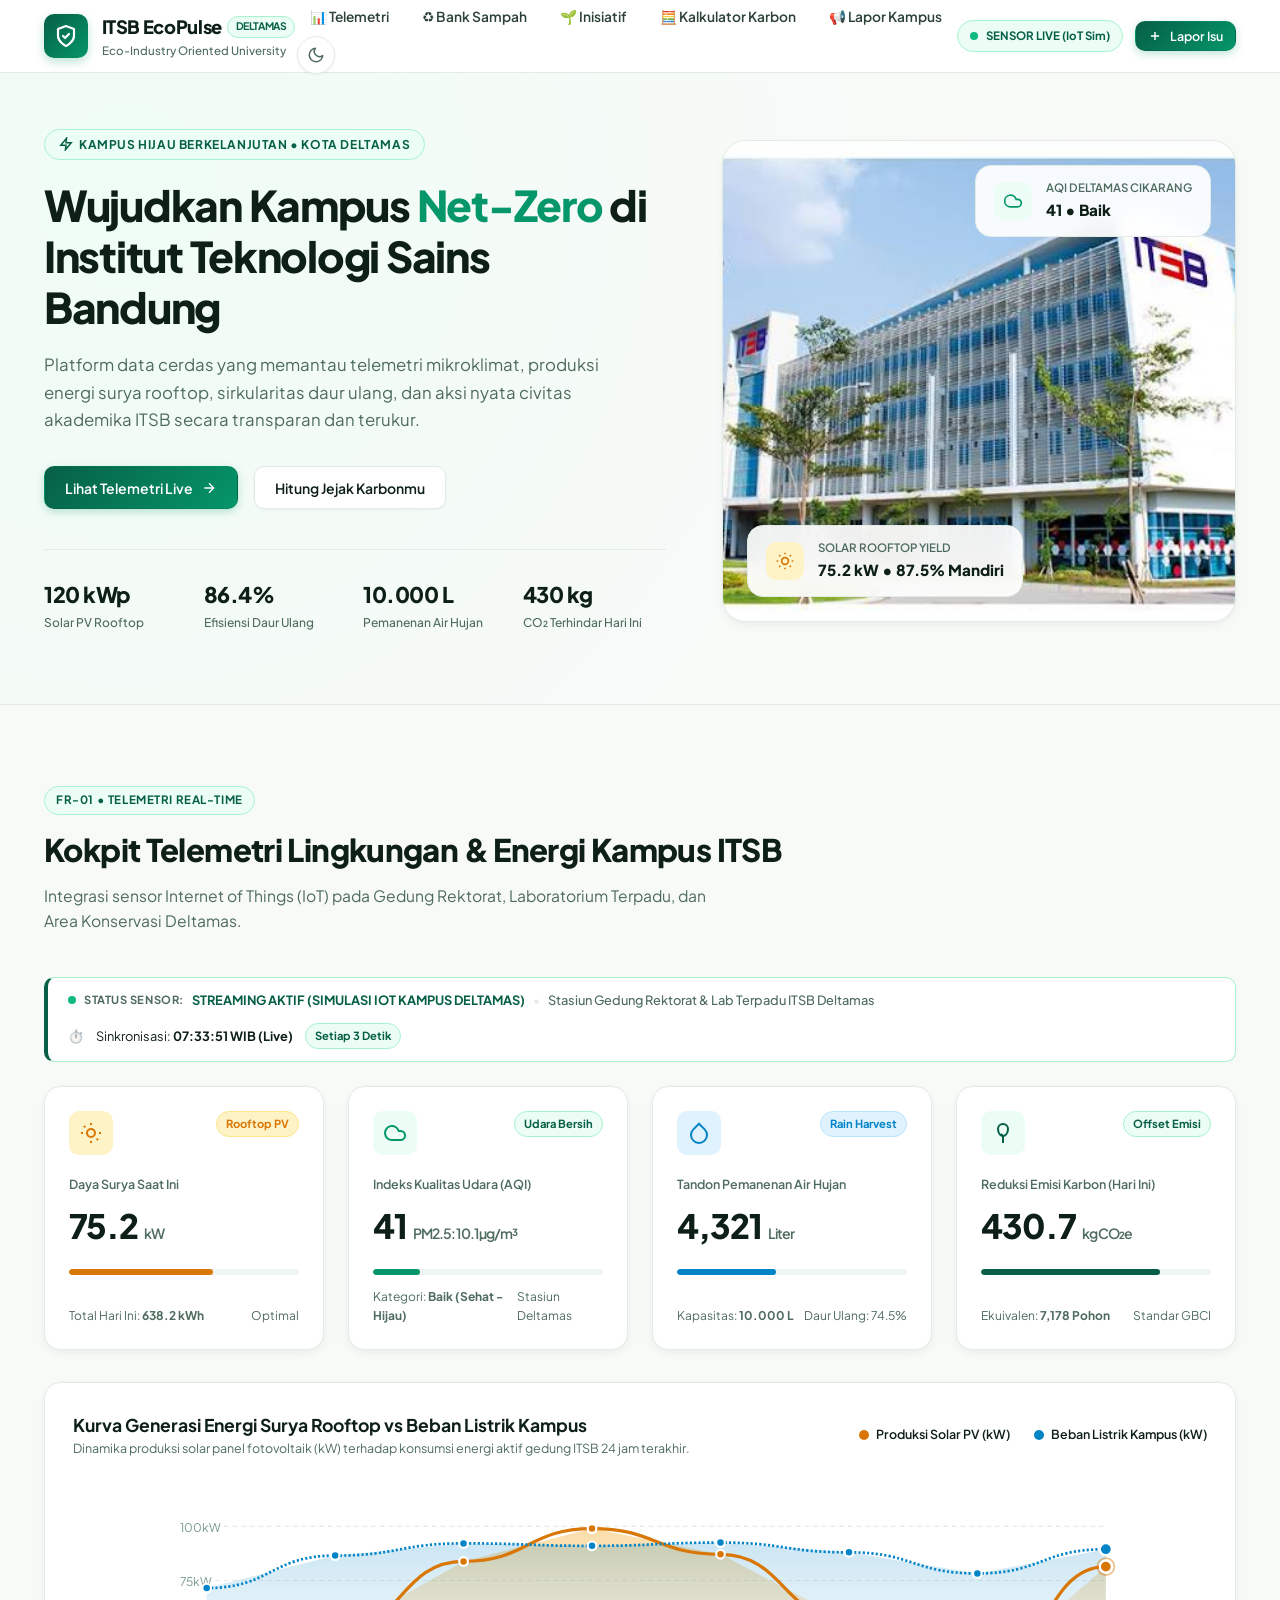
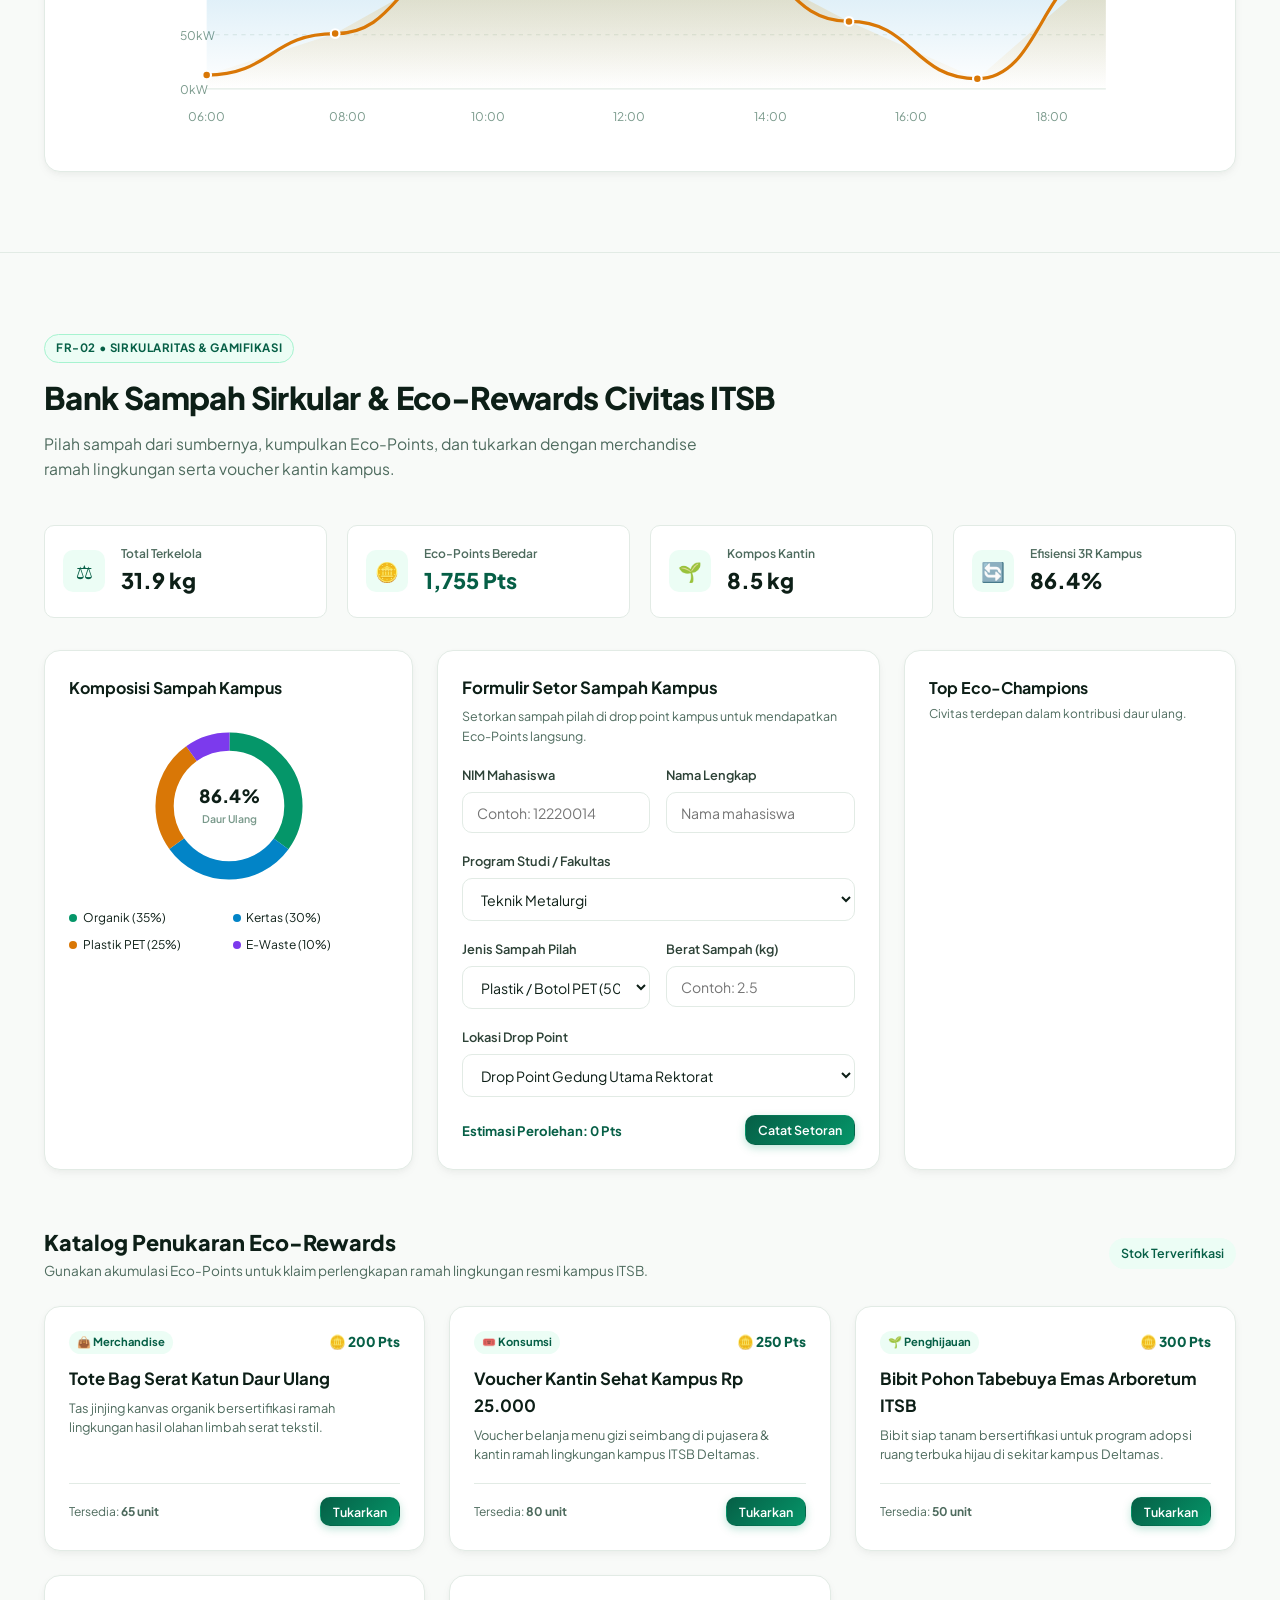
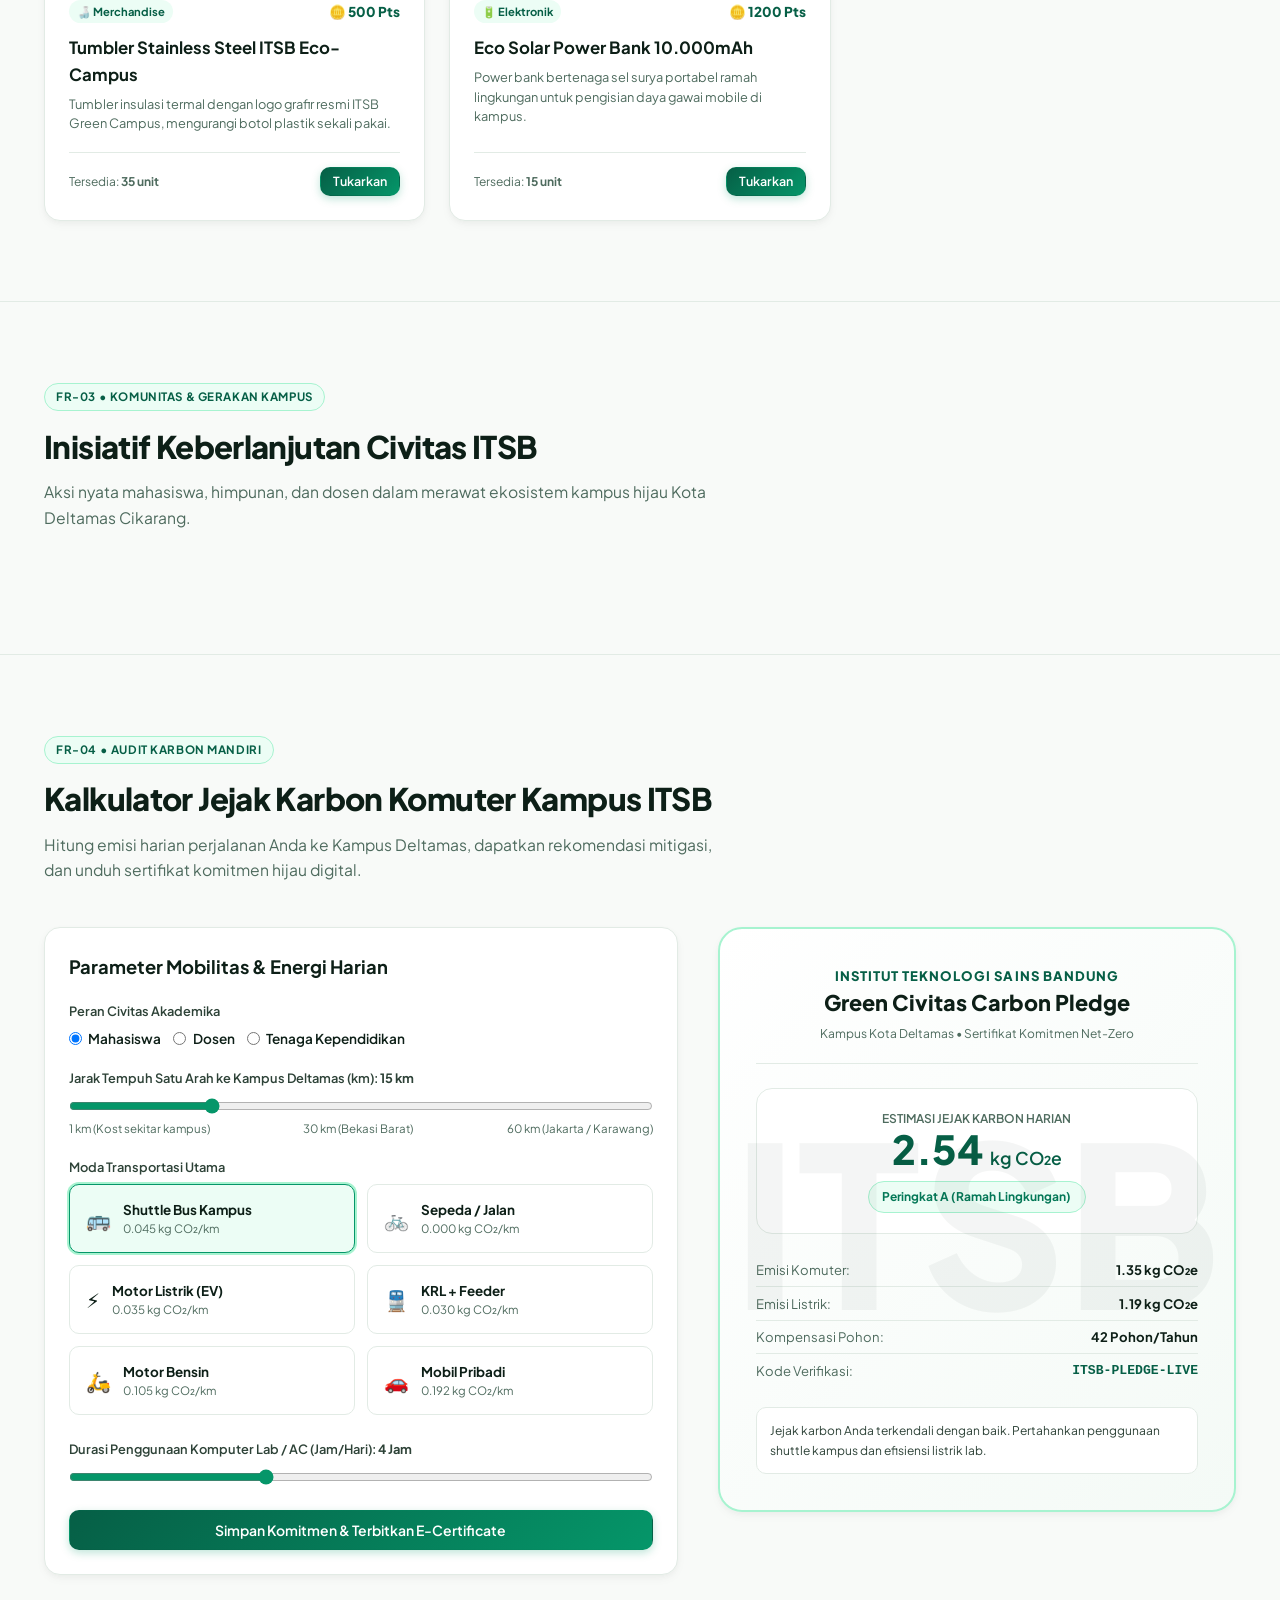
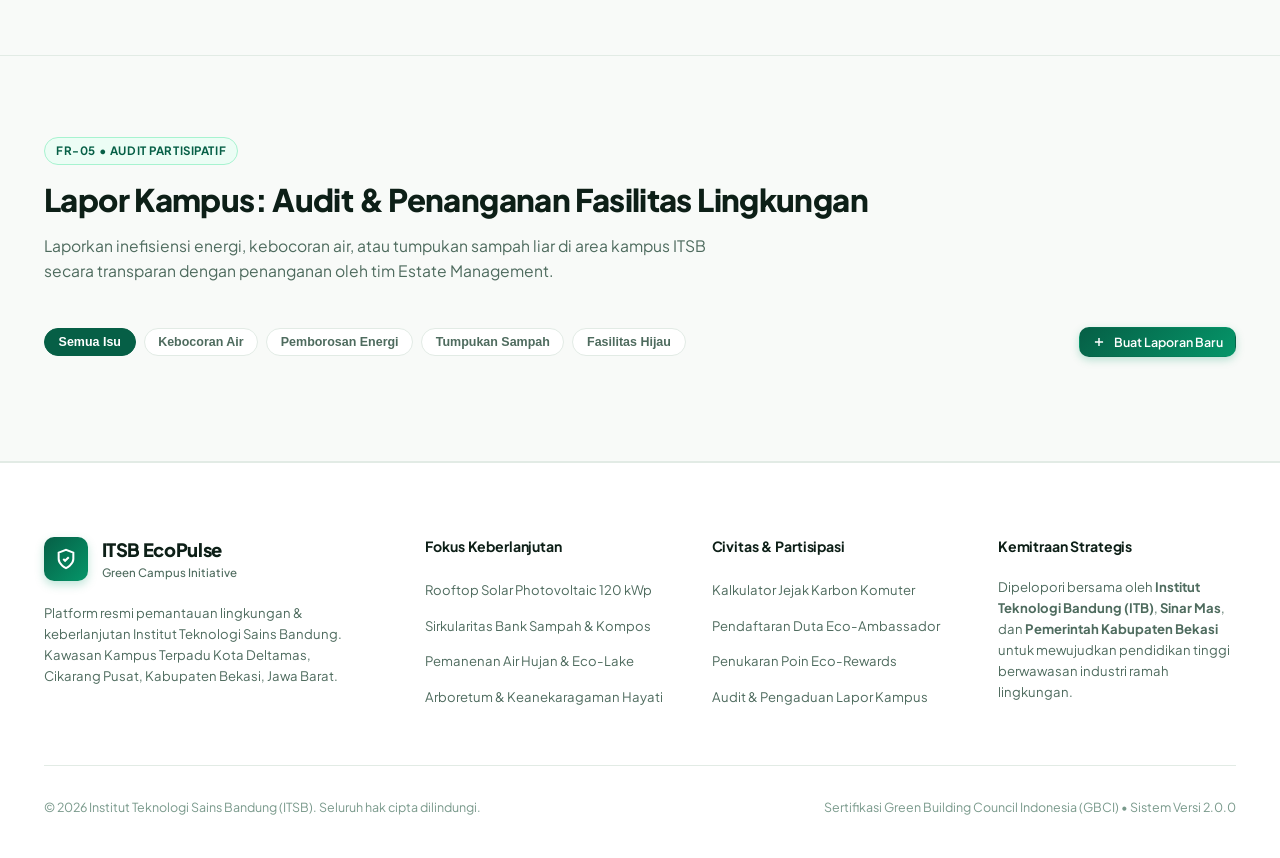
==== commit 4410645a: "merge: resolve conflicts between feat/voucher-qr-rewards and feat/toast-and-darkmode" ====
--- a/itsb-ecopulse/static/index.html
+++ b/itsb-ecopulse/static/index.html
@@ -52,14 +52,7 @@
           <li><a href="#calculator" class="nav-link" id="navCalculator">🧮 Kalkulator Karbon</a></li>
           <li><a href="#reports" class="nav-link" id="navReports">📢 Lapor Kampus</a></li>
         </ul>
-      </nav>
-
-      <div class="nav-cta-group">
-        <div class="live-indicator" id="liveSensorStatus">
-          <span class="pulse-dot"></span>
-          <span>SENSOR LIVE</span>
-        </div>
-        <!-- Tombol Toggle Dark Mode (Sakelar Matahari / Bulan) -->
+              <!-- Tombol Toggle Dark Mode (Sakelar Matahari / Bulan) -->
         <button type="button" class="theme-toggle-btn" id="themeToggleBtn" aria-label="Beralih Mode Gelap/Terang" title="Beralih Mode Gelap/Terang">
           <span class="theme-icon sun-icon" aria-hidden="true">
             <svg width="18" height="18" viewBox="0 0 24 24" fill="none" stroke="currentColor" stroke-width="2" stroke-linecap="round" stroke-linejoin="round">
@@ -80,6 +73,13 @@
             </svg>
           </span>
         </button>
+      </nav>
+
+      <div class="nav-cta-group">
+        <div class="live-indicator" id="liveSensorStatus">
+          <span class="pulse-dot"></span>
+          <span>SENSOR LIVE</span>
+        </div>
         <button class="btn btn-primary btn-sm" id="btnQuickReport" onclick="openModal('reportModal')">
           <svg width="14" height="14" viewBox="0 0 24 24" fill="none" stroke="currentColor" stroke-width="2.5">
             <path d="M12 5v14M5 12h14" />
@@ -189,6 +189,22 @@
             Integrasi sensor Internet of Things (IoT) pada Gedung Rektorat, Laboratorium Terpadu, dan Area Konservasi
             Deltamas.
           </p>
+        </div>
+
+        <!-- Live IoT Sensor Telemetry Status Strip -->
+        <div class="telemetry-live-strip">
+          <div class="telemetry-strip-left">
+            <span class="pulse-dot"></span>
+            <span class="strip-label">STATUS SENSOR:</span>
+            <strong class="strip-status" id="telemetryStatusBadge">STREAMING AKTIF (4/4 NODE ONLINE)</strong>
+            <span class="strip-separator">•</span>
+            <span class="strip-location">Stasiun Gedung Rektorat & Lab Terpadu ITSB Deltamas</span>
+          </div>
+          <div class="telemetry-strip-right">
+            <span class="strip-clock-icon">⏱️</span>
+            <span>Sinkronisasi: <strong id="telemetrySyncTime">Menghubungkan...</strong></span>
+            <span class="strip-interval-pill">Setiap 3 Detik</span>
+          </div>
         </div>
 
         <div class="telemetry-grid">
@@ -360,15 +376,21 @@
               <path id="svgLoadLine" d="M 50,115 Q 180,110 310,105 T 570,90 T 700,92 T 880,98" fill="none"
                 stroke="#0284c7" stroke-width="2.5" stroke-dasharray="2,2" />
 
+              <!-- Dynamic Points & Markers Layer -->
+              <g id="svgDynamicChartGroup"></g>
+
               <!-- Timeline markers -->
-              <text x="50" y="220" font-size="11" fill="#79998b" text-anchor="middle">06:00</text>
-              <text x="180" y="220" font-size="11" fill="#79998b" text-anchor="middle">08:00</text>
-              <text x="310" y="220" font-size="11" fill="#79998b" text-anchor="middle">10:00</text>
-              <text x="440" y="220" font-size="11" fill="#79998b" text-anchor="middle">12:00</text>
-              <text x="570" y="220" font-size="11" fill="#79998b" text-anchor="middle">14:00</text>
-              <text x="700" y="220" font-size="11" fill="#79998b" text-anchor="middle">16:00</text>
-              <text x="830" y="220" font-size="11" fill="#79998b" text-anchor="middle">18:00</text>
+              <g id="svgTimelineMarkers">
+                <text x="50" y="220" font-size="11" fill="#79998b" text-anchor="middle">06:00</text>
+                <text x="180" y="220" font-size="11" fill="#79998b" text-anchor="middle">08:00</text>
+                <text x="310" y="220" font-size="11" fill="#79998b" text-anchor="middle">10:00</text>
+                <text x="440" y="220" font-size="11" fill="#79998b" text-anchor="middle">12:00</text>
+                <text x="570" y="220" font-size="11" fill="#79998b" text-anchor="middle">14:00</text>
+                <text x="700" y="220" font-size="11" fill="#79998b" text-anchor="middle">16:00</text>
+                <text x="830" y="220" font-size="11" fill="#79998b" text-anchor="middle">18:00</text>
+              </g>
             </svg>
+            <div class="chart-tooltip" id="chartTooltip"></div>
           </div>
         </div>
       </div>
@@ -903,47 +925,6 @@
               placeholder="Jelaskan kondisi kebocoran atau inefisiensi yang Anda temukan..." required></textarea>
           </div>
 
-          <div class="form-group">
-            <label class="form-label">Foto Bukti Lapangan (Opsional)</label>
-            <div class="file-dropzone" id="reportDropzone">
-              <input type="file" id="repPhoto" accept="image/png, image/jpeg, image/jpg" class="file-dropzone-input">
-              <div class="dropzone-content">
-                <div class="dropzone-icon">
-                  <svg width="24" height="24" viewBox="0 0 24 24" fill="none" stroke="currentColor" stroke-width="2"
-                    stroke-linecap="round" stroke-linejoin="round">
-                    <rect x="3" y="3" width="18" height="18" rx="2" ry="2" />
-                    <circle cx="8.5" cy="8.5" r="1.5" />
-                    <polyline points="21 15 16 10 5 21" />
-                  </svg>
-                </div>
-                <div class="dropzone-title">Unggah Foto Bukti Lapangan (Opsional - JPG/PNG)</div>
-                <div class="dropzone-hint">Seret & lepas foto di sini, atau <span class="dropzone-browse">Pilih
-                    Berkas</span></div>
-              </div>
-            </div>
-
-            <div class="photo-preview-wrapper" id="photoPreviewWrapper" style="display: none;">
-              <div class="photo-preview-card">
-                <img id="photoPreviewImg" class="photo-preview-thumb" src="" alt="Thumbnail Foto Bukti">
-                <div class="photo-preview-details">
-                  <div class="photo-preview-filename" id="photoPreviewName">foto-bukti.jpg</div>
-                  <div class="photo-preview-meta">
-                    <span id="photoPreviewSize" class="photo-preview-size">0 KB</span>
-                    <span class="photo-preview-badge">Bukti Terlampir</span>
-                  </div>
-                </div>
-                <button type="button" class="btn-remove-photo" id="btnRemovePhoto" title="Hapus atau pilih foto lain">
-                  <svg width="14" height="14" viewBox="0 0 24 24" fill="none" stroke="currentColor" stroke-width="2"
-                    stroke-linecap="round" stroke-linejoin="round">
-                    <line x1="18" y1="6" x2="6" y2="18"></line>
-                    <line x1="6" y1="6" x2="18" y2="18"></line>
-                  </svg>
-                  Hapus / Ganti Foto
-                </button>
-              </div>
-            </div>
-          </div>
-
           <div class="form-row">
             <div class="form-group">
               <label class="form-label" for="repName">Nama Pelapor</label>
@@ -966,34 +947,180 @@
 
   <!-- MODAL: KLAIM REWARD (FR-02) -->
   <div class="modal-overlay" id="redeemModal">
-    <div class="modal-window">
-      <div class="modal-header">
-        <h3 class="modal-title" id="redeemModalTitle">Klaim Eco-Reward</h3>
-        <button class="modal-close-btn" onclick="closeModal('redeemModal')">&times;</button>
-      </div>
-      <div class="modal-body">
-        <form id="redeemRewardForm" onsubmit="handleRedeemSubmit(event)">
-          <input type="hidden" id="redeemRewardId">
-          <p style="font-size:0.85rem; color:var(--color-ink-muted); margin-bottom:1.25rem;" id="redeemModalDesc">
-            Anda akan menukarkan poin dengan merchandise ini.
-          </p>
-
-          <div class="form-group">
-            <label class="form-label" for="redeemStudentId">NIM Mahasiswa / ID Staf</label>
-            <input type="text" id="redeemStudentId" class="form-control" placeholder="Contoh: 12220014" required>
-          </div>
-
-          <div class="form-group">
-            <label class="form-label" for="redeemStudentName">Nama Lengkap</label>
-            <input type="text" id="redeemStudentName" class="form-control" placeholder="Nama lengkap penerima" required>
-          </div>
-
-          <div style="display:flex; justify-content:flex-end; gap:0.75rem; margin-top:1.5rem;">
-            <button type="button" class="btn btn-secondary" onclick="closeModal('redeemModal')">Batal</button>
-            <button type="submit" class="btn btn-primary">Konfirmasi Penukaran</button>
-          </div>
-        </form>
-      </div>
+    <div class="modal-window redeem-modal-window">
+
+      <!-- STEP 1: KONFIRMASI PENUKARAN -->
+      <div id="redeemConfirmStep">
+        <div class="modal-header">
+          <div style="display:flex; align-items:center; gap:0.6rem;">
+            <span style="font-size:1.25rem;">🎁</span>
+            <h3 class="modal-title" id="redeemModalTitle">Konfirmasi Penukaran Eco-Reward</h3>
+          </div>
+          <button class="modal-close-btn" type="button" onclick="closeRedeemModal()">&times;</button>
+        </div>
+        <div class="modal-body">
+          <form id="redeemRewardForm" onsubmit="handleRedeemSubmit(event)">
+            <input type="hidden" id="redeemRewardId">
+            <input type="hidden" id="redeemRewardPoints">
+            <input type="hidden" id="redeemRewardTitle">
+
+            <!-- Item Summary Card -->
+            <div class="redeem-summary-card">
+              <div class="redeem-summary-top">
+                <span class="reward-badge-tag" id="redeemItemBadge">Merchandise</span>
+                <span class="reward-points-pill" id="redeemItemPoints">🪙 500 Pts</span>
+              </div>
+              <h4 class="redeem-item-name" id="redeemItemName">Tumbler Stainless Steel ITSB Eco-Campus</h4>
+              <p class="redeem-item-desc" id="redeemItemDesc">
+                Tumbler insulasi termal dengan logo grafir resmi ITSB Green Campus.
+              </p>
+              <div class="redeem-summary-footer">
+                <span class="redeem-stock-text" id="redeemItemStock">Tersedia: <strong>35 unit</strong></span>
+                <span class="redeem-point-notice">Poin akan dipotong setelah voucher terbit</span>
+              </div>
+            </div>
+
+            <!-- Civitas Identity Form -->
+            <div class="form-group" style="margin-top:1.25rem;">
+              <label class="form-label" for="redeemStudentId">NIM Mahasiswa / ID Civitas</label>
+              <input type="text" id="redeemStudentId" class="form-control" placeholder="Contoh: 12220014"
+                value="12220014" required>
+            </div>
+
+            <div class="form-group">
+              <label class="form-label" for="redeemStudentName">Nama Lengkap Penerima</label>
+              <input type="text" id="redeemStudentName" class="form-control" placeholder="Nama lengkap sesuai KTM/KTP"
+                value="Aditya Pratama" required>
+            </div>
+
+            <div class="redeem-prompt-alert">
+              <span style="font-size:1.1rem; line-height:1;">ℹ️</span>
+              <p style="font-size:0.8rem; margin:0; color:var(--color-ink-secondary); line-height:1.45;">
+                Klik <strong>Konfirmasi & Terbitkan Voucher</strong> untuk menerbitkan E-Voucher resmi dengan QR Code
+                untuk klaim langsung di Kampus ITSB Deltamas.
+              </p>
+            </div>
+
+            <div style="display:flex; justify-content:flex-end; gap:0.75rem; margin-top:1.5rem;">
+              <button type="button" class="btn btn-secondary" onclick="closeRedeemModal()">Batal</button>
+              <button type="submit" class="btn btn-primary" id="btnConfirmRedeem">
+                <span>Konfirmasi & Terbitkan Voucher</span>
+              </button>
+            </div>
+          </form>
+        </div>
+      </div>
+
+      <!-- STEP 2: E-VOUCHER BERHASIL DITERBITKAN -->
+      <div id="redeemSuccessStep" style="display:none;">
+        <div class="modal-header voucher-modal-header">
+          <div style="display:flex; align-items:center; gap:0.6rem;">
+            <span class="voucher-success-icon">✓</span>
+            <div>
+              <h3 class="modal-title" style="color:var(--color-accent-forest); margin-bottom:0.15rem;">E-Voucher
+                Berhasil Diterbitkan!</h3>
+              <p style="font-size:0.75rem; color:var(--color-ink-muted); margin:0;">Klaim penukaran merchandise ramah
+                lingkungan ITSB</p>
+            </div>
+          </div>
+          <button class="modal-close-btn" type="button" onclick="closeRedeemModal()">&times;</button>
+        </div>
+
+        <div class="modal-body" style="padding-top:1.25rem;">
+          <!-- Official Campus E-Voucher Ticket Card -->
+          <div class="voucher-ticket-card" id="printableVoucherArea">
+            <div class="voucher-ticket-header">
+              <div style="display:flex; align-items:center; gap:0.6rem;">
+                <div class="voucher-logo-badge">ITSB</div>
+                <div>
+                  <div class="voucher-inst-title">INSTITUT TEKNOLOGI SAINS BANDUNG</div>
+                  <div class="voucher-inst-sub">EcoPulse • Program Sirkular & Keberlanjutan Kampus</div>
+                </div>
+              </div>
+              <span class="voucher-active-badge">VOUCHER AKTIF</span>
+            </div>
+
+            <div class="voucher-ticket-body">
+              <div class="voucher-item-details">
+                <span class="reward-badge-tag" id="voucherItemBadge">Merchandise</span>
+                <h3 class="voucher-reward-title" id="voucherRewardTitle">Tumbler Stainless Steel ITSB Eco-Campus</h3>
+                <div class="voucher-points-tag" id="voucherPointsBadge">🪙 500 Eco-Points Telah Dipotong</div>
+              </div>
+
+              <!-- QR Code & Unique Claim Code -->
+              <div class="voucher-qr-section">
+                <div class="voucher-qr-wrapper">
+                  <img id="voucherQrImage" class="voucher-qr-image" src=""
+                    alt="QR Code Penukaran Voucher ITSB Eco-Rewards" width="160" height="160">
+                  <span class="voucher-qr-hint">Scan di Loket Kampus</span>
+                </div>
+                <div class="voucher-code-block">
+                  <div class="voucher-code-caption">KODE KLAIM E-VOUCHER</div>
+                  <div class="voucher-code-display" id="voucherClaimCode">ITSB-REWARD-84920</div>
+                  <div class="voucher-meta-grid">
+                    <div>
+                      <span class="voucher-meta-label">Nama Penerima:</span>
+                      <strong class="voucher-meta-val" id="voucherRecipientName">Aditya Pratama</strong>
+                    </div>
+                    <div>
+                      <span class="voucher-meta-label">NIM / ID Staf:</span>
+                      <strong class="voucher-meta-val" id="voucherRecipientId">12220014</strong>
+                    </div>
+                    <div>
+                      <span class="voucher-meta-label">Waktu Diterbitkan:</span>
+                      <span class="voucher-meta-val" id="voucherIssuedAt">22 Okt 2026, 22:30 WIB</span>
+                    </div>
+                    <div>
+                      <span class="voucher-meta-label">Status Voucher:</span>
+                      <span class="voucher-meta-val" style="color:var(--color-accent-forest); font-weight:700;">Belum
+                        Ditukarkan</span>
+                    </div>
+                  </div>
+                </div>
+              </div>
+            </div>
+
+            <!-- Perforated Divider Effect -->
+            <div class="voucher-perforated-line">
+              <span class="notch notch-left"></span>
+              <span class="notch notch-right"></span>
+            </div>
+
+            <!-- Campus Pickup Instructions -->
+            <div class="voucher-instructions">
+              <h5 class="instructions-heading">
+                <span>📍</span> Instruksi Penukaran di Kampus ITSB Deltamas:
+              </h5>
+              <ol class="instructions-list">
+                <li>Tunjukkan gambar <strong>QR Code</strong> atau sebutkan <strong>Kode Klaim E-Voucher</strong> di
+                  atas kepada petugas Sustainability Center / Bank Sampah Sirkular di <strong>Lantai 1 Gedung Rektorat
+                    Kampus ITSB Deltamas, Cikarang</strong>.</li>
+                <li>Tunjukkan <strong>Kartu Tanda Mahasiswa (KTM)</strong> atau identitas civitas akademika aktif Anda
+                  sebagai bukti kepemilikan akun EcoPulse.</li>
+                <li>Layanan penukaran merchandise dibuka setiap hari kerja (<strong>Senin – Jumat, pukul 08.30 – 16.00
+                    WIB</strong>).</li>
+                <li>E-Voucher ini berlaku selama <strong>14 hari kalender</strong> sejak waktu penerbitan.</li>
+              </ol>
+            </div>
+          </div>
+
+          <!-- Action Buttons -->
+          <div class="voucher-modal-actions">
+            <button type="button" class="btn btn-secondary" onclick="printVoucher()">
+              <svg width="16" height="16" viewBox="0 0 24 24" fill="none" stroke="currentColor" stroke-width="2">
+                <polyline points="6 9 6 2 18 2 18 9"></polyline>
+                <path d="M6 18H4a2 2 0 0 1-2-2v-5a2 2 0 0 1 2-2h16a2 2 0 0 1 2 2v5a2 2 0 0 1-2 2h-2"></path>
+                <rect x="6" y="14" width="12" height="8"></rect>
+              </svg>
+              <span>Cetak / Simpan Voucher</span>
+            </button>
+            <button type="button" class="btn btn-primary" onclick="closeRedeemModal()">
+              <span>Selesai & Tutup</span>
+            </button>
+          </div>
+        </div>
+      </div>
+
     </div>
   </div>
 
--- a/itsb-ecopulse/static/css/style.css
+++ b/itsb-ecopulse/static/css/style.css
@@ -12,7 +12,7 @@
   --color-canvas-subtle: #f1f5f2;
   --color-surface: #ffffff;
   --color-surface-hover: #f7faf8;
-
+  
   /* 30% Structural & Borders */
   --color-border-hairline: #e2ebe5;
   --color-border-strong: #cbdad1;
@@ -46,7 +46,6 @@
   --shadow-card: 0 4px 12px -2px rgba(13, 31, 23, 0.05), 0 2px 6px -1px rgba(13, 31, 23, 0.03);
   --shadow-card-hover: 0 12px 24px -4px rgba(13, 31, 23, 0.08), 0 4px 8px -2px rgba(13, 31, 23, 0.04);
   --shadow-modal: 0 20px 35px -10px rgba(13, 31, 23, 0.18), 0 10px 15px -5px rgba(13, 31, 23, 0.08);
-  --shadow-dropdown: 0 8px 20px -4px rgba(13, 31, 23, 0.10), 0 4px 8px -2px rgba(13, 31, 23, 0.05);
 
   /* Radius */
   --radius-sm: 6px;
@@ -61,52 +60,8 @@
   --transition-smooth: 0.4s cubic-bezier(0.16, 1, 0.3, 1);
 }
 
-/* Dark Mode Theme Tokens (Eco Cyber Green & Slate Night Palette) */
-:root.dark-mode,
-body.dark-mode {
-  /* 60% Dark Canvas & Background */
-  --color-canvas: #0b1410;
-  --color-canvas-subtle: #122019;
-  --color-surface: #16261f;
-  --color-surface-hover: #1e332a;
-
-  /* 30% Structural & Borders */
-  --color-border-hairline: #223a2d;
-  --color-border-strong: #325541;
-  --color-ink: #f0fdf4;
-  --color-ink-secondary: #cfe3d7;
-  --color-ink-muted: #8dafa0;
-  --color-ink-subtle: #5f8072;
-
-  /* 10% Primary Brand Accents (Luminous Eco Green) */
-  --color-accent-emerald: #10b981;
-  --color-accent-leaf: #34d399;
-  --color-accent-forest: #10b981;
-  --color-accent-light: rgba(16, 185, 129, 0.15);
-  --color-accent-border: rgba(52, 211, 153, 0.3);
-
-  /* Semantic Feedback & Metric Accents in Dark Mode */
-  --color-water-cyan: #38bdf8;
-  --color-water-light: rgba(56, 189, 248, 0.15);
-  --color-solar-amber: #fbbf24;
-  --color-solar-light: rgba(251, 191, 36, 0.15);
-  --color-alert-rose: #fb7185;
-  --color-alert-light: rgba(251, 113, 133, 0.15);
-  --color-purple: #c084fc;
-  --color-purple-light: rgba(192, 132, 252, 0.15);
-
-  /* Shadows for Dark Mode Elevation */
-  --shadow-subtle: 0 1px 3px rgba(0, 0, 0, 0.5);
-  --shadow-card: 0 4px 14px -2px rgba(0, 0, 0, 0.5), 0 2px 6px -1px rgba(0, 0, 0, 0.35);
-  --shadow-card-hover: 0 14px 28px -4px rgba(0, 0, 0, 0.65), 0 4px 8px -2px rgba(0, 0, 0, 0.45);
-  --shadow-modal: 0 25px 50px -12px rgba(0, 0, 0, 0.85);
-  --shadow-dropdown: 0 12px 25px -5px rgba(0, 0, 0, 0.65);
-}
-
 /* Base Reset */
-*,
-*::before,
-*::after {
+*, *::before, *::after {
   box-sizing: border-box;
   margin: 0;
   padding: 0;
@@ -124,25 +79,6 @@
   line-height: 1.6;
   -webkit-font-smoothing: antialiased;
   overflow-x: hidden;
-  transition: background-color var(--transition-normal), color var(--transition-normal);
-}
-
-/* Global Transitions for Smooth Dark Mode Switch */
-.site-header,
-.site-footer,
-.card,
-.modal-window,
-.form-control,
-.btn-secondary,
-.telemetry-chart-container,
-.waste-stat-card,
-.certificate-preview,
-.cert-gauge-box,
-.report-card,
-.initiative-card,
-.hero-float-card,
-.theme-toggle-btn {
-  transition: background-color var(--transition-normal), border-color var(--transition-normal), color var(--transition-normal), box-shadow var(--transition-normal);
 }
 
 /* Accessibility Focus */
@@ -183,7 +119,6 @@
   align-items: center;
   gap: 0.85rem;
   text-decoration: none;
-  flex-shrink: 0;
 }
 
 .brand-emblem {
@@ -234,7 +169,6 @@
   align-items: center;
   list-style: none;
   gap: 0.35rem;
-  flex-shrink: 0;
 }
 
 .nav-link {
@@ -248,11 +182,9 @@
   text-decoration: none;
   border-radius: var(--radius-md);
   transition: all var(--transition-fast);
-  white-space: nowrap;
-}
-
-.nav-link:hover,
-.nav-link.active {
+}
+
+.nav-link:hover, .nav-link.active {
   color: var(--color-accent-forest);
   background-color: var(--color-canvas-subtle);
 }
@@ -261,7 +193,6 @@
   display: flex;
   align-items: center;
   gap: 0.75rem;
-  flex-shrink: 0;
 }
 
 .live-indicator {
@@ -275,8 +206,6 @@
   border: 1px solid var(--color-accent-border);
   padding: 0.35rem 0.75rem;
   border-radius: var(--radius-full);
-  white-space: nowrap;
-  flex-shrink: 0;
 }
 
 .pulse-dot {
@@ -288,84 +217,9 @@
 }
 
 @keyframes pulse-glow {
-  0% {
-    transform: scale(0.95);
-    box-shadow: 0 0 0 0 rgba(16, 185, 129, 0.7);
-  }
-
-  70% {
-    transform: scale(1.1);
-    box-shadow: 0 0 0 6px rgba(16, 185, 129, 0);
-  }
-
-  100% {
-    transform: scale(0.95);
-    box-shadow: 0 0 0 0 rgba(16, 185, 129, 0);
-  }
-}
-
-/* Dark Mode Toggle Button */
-.theme-toggle-btn {
-  display: inline-flex;
-  align-items: center;
-  justify-content: center;
-  position: relative;
-  width: 38px;
-  height: 38px;
-  border-radius: var(--radius-md);
-  background-color: var(--color-surface);
-  border: 1px solid var(--color-border-hairline);
-  color: var(--color-ink-secondary);
-  cursor: pointer;
-  overflow: hidden;
-  box-shadow: var(--shadow-subtle);
-  transition: all var(--transition-fast);
-  flex-shrink: 0;
-  padding: 0;
-}
-
-.theme-toggle-btn:hover {
-  background-color: var(--color-canvas-subtle);
-  border-color: var(--color-accent-emerald);
-  color: var(--color-accent-forest);
-  transform: translateY(-1px);
-  box-shadow: 0 3px 8px rgba(16, 185, 129, 0.15);
-}
-
-.theme-toggle-btn:active {
-  transform: translateY(0);
-}
-
-.theme-toggle-btn .theme-icon {
-  position: absolute;
-  display: flex;
-  align-items: center;
-  justify-content: center;
-  transition: transform var(--transition-smooth), opacity var(--transition-smooth);
-}
-
-/* Light mode state: Moon visible, Sun rotated away */
-.theme-toggle-btn .sun-icon {
-  opacity: 0;
-  transform: rotate(90deg) scale(0.4);
-  color: #f59e0b;
-}
-
-.theme-toggle-btn .moon-icon {
-  opacity: 1;
-  transform: rotate(0deg) scale(1);
-  color: var(--color-accent-forest);
-}
-
-/* Dark mode state: Sun visible, Moon rotated away */
-body.dark-mode .theme-toggle-btn .sun-icon {
-  opacity: 1;
-  transform: rotate(0deg) scale(1);
-}
-
-body.dark-mode .theme-toggle-btn .moon-icon {
-  opacity: 0;
-  transform: rotate(-90deg) scale(0.4);
+  0% { transform: scale(0.95); box-shadow: 0 0 0 0 rgba(16, 185, 129, 0.7); }
+  70% { transform: scale(1.1); box-shadow: 0 0 0 6px rgba(16, 185, 129, 0); }
+  100% { transform: scale(0.95); box-shadow: 0 0 0 0 rgba(16, 185, 129, 0); }
 }
 
 /* Primary Button Styling */
@@ -662,25 +516,10 @@
   font-size: 1.25rem;
 }
 
-.icon-solar {
-  background-color: var(--color-solar-light);
-  color: var(--color-solar-amber);
-}
-
-.icon-air {
-  background-color: var(--color-accent-light);
-  color: var(--color-accent-emerald);
-}
-
-.icon-water {
-  background-color: var(--color-water-light);
-  color: var(--color-water-cyan);
-}
-
-.icon-carbon {
-  background-color: #ecfdf5;
-  color: var(--color-accent-forest);
-}
+.icon-solar { background-color: var(--color-solar-light); color: var(--color-solar-amber); }
+.icon-air { background-color: var(--color-accent-light); color: var(--color-accent-emerald); }
+.icon-water { background-color: var(--color-water-light); color: var(--color-water-cyan); }
+.icon-carbon { background-color: #ecfdf5; color: var(--color-accent-forest); }
 
 .card-status-pill {
   font-size: 0.7rem;
@@ -689,23 +528,9 @@
   border-radius: var(--radius-full);
 }
 
-.pill-good {
-  background-color: var(--color-accent-light);
-  color: var(--color-accent-forest);
-  border: 1px solid var(--color-accent-border);
-}
-
-.pill-solar {
-  background-color: var(--color-solar-light);
-  color: var(--color-solar-amber);
-  border: 1px solid #fde68a;
-}
-
-.pill-water {
-  background-color: var(--color-water-light);
-  color: var(--color-water-cyan);
-  border: 1px solid #bae6fd;
-}
+.pill-good { background-color: var(--color-accent-light); color: var(--color-accent-forest); border: 1px solid var(--color-accent-border); }
+.pill-solar { background-color: var(--color-solar-light); color: var(--color-solar-amber); border: 1px solid #fde68a; }
+.pill-water { background-color: var(--color-water-light); color: var(--color-water-cyan); border: 1px solid #bae6fd; }
 
 .card-meta-label {
   font-size: 0.78rem;
@@ -753,6 +578,111 @@
   justify-content: space-between;
 }
 
+/* Live Telemetry Status Strip */
+.telemetry-live-strip {
+  display: flex;
+  align-items: center;
+  justify-content: space-between;
+  background-color: var(--color-surface);
+  border: 1px solid var(--color-accent-border);
+  border-left: 4px solid var(--color-accent-forest);
+  border-radius: var(--radius-md);
+  padding: 0.75rem 1.25rem;
+  margin-bottom: 1.5rem;
+  box-shadow: var(--shadow-sm);
+  font-size: 0.8rem;
+  flex-wrap: wrap;
+  gap: 0.75rem;
+}
+
+.telemetry-strip-left {
+  display: flex;
+  align-items: center;
+  gap: 0.5rem;
+  flex-wrap: wrap;
+}
+
+.strip-label {
+  font-weight: 700;
+  font-size: 0.7rem;
+  color: var(--color-ink-muted);
+  letter-spacing: 0.05em;
+}
+
+.strip-status {
+  color: var(--color-accent-forest);
+  font-weight: 700;
+}
+
+.strip-separator {
+  color: var(--color-border-hairline);
+}
+
+.strip-location {
+  color: var(--color-ink-muted);
+  font-weight: 500;
+}
+
+.telemetry-strip-right {
+  display: flex;
+  align-items: center;
+  gap: 0.75rem;
+  color: var(--color-ink);
+}
+
+.strip-interval-pill {
+  background-color: var(--color-accent-light);
+  color: var(--color-accent-forest);
+  font-size: 0.7rem;
+  font-weight: 700;
+  padding: 0.2rem 0.55rem;
+  border-radius: var(--radius-full);
+  border: 1px solid var(--color-accent-border);
+}
+
+/* Micro-tick animation when live sensor packet updates */
+.metric-tick-pulse {
+  animation: tick-flash 0.5s ease-out;
+}
+
+@keyframes tick-flash {
+  0% { transform: scale(1.05); filter: drop-shadow(0 0 4px rgba(16, 185, 129, 0.4)); }
+  100% { transform: scale(1); filter: none; }
+}
+
+/* Interactive Chart Tooltip */
+.chart-tooltip {
+  position: absolute;
+  pointer-events: none;
+  background-color: rgba(15, 23, 42, 0.92);
+  color: #ffffff;
+  padding: 0.5rem 0.75rem;
+  border-radius: var(--radius-sm);
+  font-size: 0.75rem;
+  line-height: 1.4;
+  box-shadow: 0 4px 12px rgba(0, 0, 0, 0.15);
+  transform: translate(-50%, -120%);
+  transition: opacity 0.15s ease, transform 0.15s ease;
+  z-index: 10;
+  white-space: nowrap;
+  backdrop-filter: blur(4px);
+  opacity: 0;
+}
+
+.chart-tooltip.active {
+  opacity: 1;
+}
+
+.chart-hover-dot {
+  cursor: pointer;
+  transition: r 0.2s ease, stroke-width 0.2s ease;
+}
+
+.chart-hover-dot:hover {
+  r: 6;
+  stroke-width: 3;
+}
+
 /* Bespoke Interactive SVG Telemetry Chart Container */
 .telemetry-chart-container {
   background-color: var(--color-surface);
@@ -795,13 +725,8 @@
   border-radius: 50%;
 }
 
-.legend-solar {
-  background-color: var(--color-solar-amber);
-}
-
-.legend-load {
-  background-color: var(--color-water-cyan);
-}
+.legend-solar { background-color: var(--color-solar-amber); }
+.legend-load { background-color: var(--color-water-cyan); }
 
 /* SVG Telemetry Canvas */
 .svg-chart-wrapper {
@@ -918,20 +843,9 @@
   margin-right: 0.75rem;
 }
 
-.rank-1 {
-  background-color: #fef08a;
-  color: #854d0e;
-}
-
-.rank-2 {
-  background-color: #e2e8f0;
-  color: #475569;
-}
-
-.rank-3 {
-  background-color: #fed7aa;
-  color: #9a3412;
-}
+.rank-1 { background-color: #fef08a; color: #854d0e; }
+.rank-2 { background-color: #e2e8f0; color: #475569; }
+.rank-3 { background-color: #fed7aa; color: #9a3412; }
 
 /* Rewards Grid */
 .rewards-grid {
@@ -962,6 +876,371 @@
   display: inline-flex;
   align-items: center;
   gap: 0.3rem;
+}
+
+.reward-stock-number {
+  transition: transform 0.25s ease, color 0.25s ease;
+  display: inline-block;
+}
+
+.reward-stock-number.stock-badge-updated {
+  animation: stock-pulse 0.8s cubic-bezier(0.16, 1, 0.3, 1);
+  color: var(--color-accent-emerald);
+}
+
+@keyframes stock-pulse {
+  0% { transform: scale(1); }
+  40% { transform: scale(1.35); color: #047857; text-shadow: 0 0 8px rgba(16, 185, 129, 0.4); }
+  100% { transform: scale(1); }
+}
+
+.btn-disabled {
+  opacity: 0.55;
+  cursor: not-allowed !important;
+  pointer-events: none;
+  background-color: var(--color-border-strong) !important;
+  border-color: var(--color-border-strong) !important;
+  color: var(--color-ink-muted) !important;
+}
+
+/* Modal Penukaran Eco-Rewards & QR Voucher Styles */
+.redeem-modal-window {
+  max-width: 640px;
+}
+
+.redeem-summary-card {
+  background: var(--color-canvas-subtle);
+  border: 1px solid var(--color-border-hairline);
+  border-radius: var(--radius-lg);
+  padding: 1.15rem 1.25rem;
+}
+
+.redeem-summary-top {
+  display: flex;
+  justify-content: space-between;
+  align-items: center;
+  margin-bottom: 0.6rem;
+}
+
+.redeem-item-name {
+  font-size: 1.15rem;
+  font-weight: 800;
+  color: var(--color-ink);
+  margin-bottom: 0.4rem;
+}
+
+.redeem-item-desc {
+  font-size: 0.82rem;
+  color: var(--color-ink-muted);
+  line-height: 1.5;
+  margin-bottom: 0.85rem;
+}
+
+.redeem-summary-footer {
+  display: flex;
+  justify-content: space-between;
+  align-items: center;
+  border-top: 1px solid var(--color-border-hairline);
+  padding-top: 0.65rem;
+  font-size: 0.78rem;
+}
+
+.redeem-stock-text {
+  color: var(--color-ink-muted);
+}
+
+.redeem-stock-text strong {
+  color: var(--color-ink);
+}
+
+.redeem-point-notice {
+  font-size: 0.72rem;
+  color: var(--color-accent-forest);
+  font-weight: 600;
+  background: var(--color-accent-light);
+  padding: 0.2rem 0.5rem;
+  border-radius: var(--radius-sm);
+}
+
+.redeem-prompt-alert {
+  display: flex;
+  align-items: flex-start;
+  gap: 0.65rem;
+  background-color: #f0fdf4;
+  border: 1px solid #bbf7d0;
+  border-radius: var(--radius-md);
+  padding: 0.85rem 1rem;
+  margin-top: 1.25rem;
+}
+
+/* Step 2: Voucher Ticket Styles */
+.voucher-success-icon {
+  width: 28px;
+  height: 28px;
+  background-color: var(--color-accent-light);
+  color: var(--color-accent-forest);
+  border: 1.5px solid var(--color-accent-border);
+  border-radius: var(--radius-full);
+  display: inline-flex;
+  align-items: center;
+  justify-content: center;
+  font-weight: 800;
+  font-size: 0.95rem;
+}
+
+.voucher-ticket-card {
+  background: linear-gradient(180deg, #ffffff 0%, #fafffc 100%);
+  border: 1.5px dashed var(--color-accent-border);
+  border-radius: var(--radius-lg);
+  padding: 1.35rem;
+  position: relative;
+  box-shadow: 0 4px 16px -2px rgba(5, 150, 105, 0.08);
+}
+
+.voucher-ticket-header {
+  display: flex;
+  justify-content: space-between;
+  align-items: center;
+  padding-bottom: 0.85rem;
+  border-bottom: 1px solid var(--color-border-hairline);
+  margin-bottom: 1rem;
+}
+
+.voucher-logo-badge {
+  width: 38px;
+  height: 38px;
+  background: linear-gradient(135deg, var(--color-accent-forest), var(--color-accent-emerald));
+  color: #ffffff;
+  font-size: 0.75rem;
+  font-weight: 800;
+  border-radius: var(--radius-md);
+  display: flex;
+  align-items: center;
+  justify-content: center;
+  letter-spacing: 0.05em;
+  box-shadow: 0 2px 6px rgba(5, 150, 105, 0.25);
+}
+
+.voucher-inst-title {
+  font-size: 0.78rem;
+  font-weight: 800;
+  color: var(--color-ink);
+  letter-spacing: 0.04em;
+}
+
+.voucher-inst-sub {
+  font-size: 0.68rem;
+  color: var(--color-ink-muted);
+  font-weight: 500;
+}
+
+.voucher-active-badge {
+  font-size: 0.68rem;
+  font-weight: 800;
+  letter-spacing: 0.06em;
+  color: #065f46;
+  background-color: #d1fae5;
+  border: 1px solid #a7f3d0;
+  padding: 0.25rem 0.65rem;
+  border-radius: var(--radius-full);
+}
+
+.voucher-item-details {
+  margin-bottom: 1.15rem;
+}
+
+.voucher-reward-title {
+  font-size: 1.2rem;
+  font-weight: 800;
+  color: var(--color-ink);
+  margin: 0.4rem 0 0.35rem 0;
+}
+
+.voucher-points-tag {
+  display: inline-flex;
+  align-items: center;
+  gap: 0.35rem;
+  font-size: 0.82rem;
+  font-weight: 700;
+  color: var(--color-accent-forest);
+  background-color: var(--color-accent-light);
+  padding: 0.25rem 0.75rem;
+  border-radius: var(--radius-full);
+}
+
+.voucher-qr-section {
+  display: flex;
+  gap: 1.25rem;
+  align-items: center;
+  background: #ffffff;
+  border: 1px solid var(--color-border-hairline);
+  border-radius: var(--radius-md);
+  padding: 1.1rem;
+}
+
+.voucher-qr-wrapper {
+  flex-shrink: 0;
+  display: flex;
+  flex-direction: column;
+  align-items: center;
+  gap: 0.35rem;
+}
+
+.voucher-qr-image {
+  width: 140px;
+  height: 140px;
+  background-color: #ffffff;
+  border: 1px solid var(--color-border-hairline);
+  border-radius: var(--radius-md);
+  padding: 6px;
+  box-shadow: 0 2px 8px rgba(13, 31, 23, 0.04);
+}
+
+.voucher-qr-hint {
+  font-size: 0.68rem;
+  font-weight: 600;
+  color: var(--color-ink-muted);
+}
+
+.voucher-code-block {
+  flex-grow: 1;
+}
+
+.voucher-code-caption {
+  font-size: 0.68rem;
+  font-weight: 800;
+  letter-spacing: 0.08em;
+  color: var(--color-ink-muted);
+  margin-bottom: 0.25rem;
+}
+
+.voucher-code-display {
+  font-size: 1.15rem;
+  font-weight: 800;
+  color: var(--color-accent-forest);
+  letter-spacing: 0.08em;
+  background: #f0fdf4;
+  border: 1.5px solid #86efac;
+  padding: 0.45rem 0.85rem;
+  border-radius: var(--radius-md);
+  display: inline-block;
+  margin-bottom: 0.75rem;
+  user-select: all;
+  font-family: var(--font-family-sans);
+}
+
+.voucher-meta-grid {
+  display: grid;
+  grid-template-columns: 1fr;
+  gap: 0.35rem;
+  font-size: 0.75rem;
+}
+
+.voucher-meta-label {
+  color: var(--color-ink-muted);
+  margin-right: 0.35rem;
+}
+
+.voucher-meta-val {
+  color: var(--color-ink);
+}
+
+.voucher-perforated-line {
+  position: relative;
+  height: 1px;
+  border-top: 1px dashed var(--color-border-strong);
+  margin: 1.25rem -1.35rem;
+}
+
+.voucher-perforated-line .notch {
+  position: absolute;
+  top: -9px;
+  width: 18px;
+  height: 18px;
+  background-color: var(--color-surface);
+  border-radius: 50%;
+  border: 1px solid var(--color-border-hairline);
+}
+
+.voucher-perforated-line .notch-left {
+  left: -10px;
+}
+
+.voucher-perforated-line .notch-right {
+  right: -10px;
+}
+
+.voucher-instructions {
+  background-color: var(--color-canvas-subtle);
+  border: 1px solid var(--color-border-hairline);
+  border-radius: var(--radius-md);
+  padding: 0.95rem 1.1rem;
+}
+
+.instructions-heading {
+  font-size: 0.84rem;
+  font-weight: 800;
+  color: var(--color-ink);
+  margin: 0 0 0.5rem 0;
+  display: flex;
+  align-items: center;
+  gap: 0.35rem;
+}
+
+.instructions-list {
+  margin: 0;
+  padding-left: 1.25rem;
+  font-size: 0.78rem;
+  color: var(--color-ink-secondary);
+  line-height: 1.55;
+}
+
+.instructions-list li {
+  margin-bottom: 0.35rem;
+}
+
+.instructions-list li:last-child {
+  margin-bottom: 0;
+}
+
+.voucher-modal-actions {
+  display: flex;
+  justify-content: flex-end;
+  gap: 0.75rem;
+  margin-top: 1.25rem;
+}
+
+@media (max-width: 640px) {
+  .voucher-qr-section {
+    flex-direction: column;
+    text-align: center;
+  }
+  .voucher-meta-grid {
+    text-align: left;
+  }
+  .voucher-modal-actions {
+    flex-direction: column;
+  }
+  .voucher-modal-actions .btn {
+    width: 100%;
+  }
+}
+
+@media print {
+  body * {
+    visibility: hidden;
+  }
+  #printableVoucherArea, #printableVoucherArea * {
+    visibility: visible;
+  }
+  #printableVoucherArea {
+    position: absolute;
+    left: 0;
+    top: 0;
+    width: 100%;
+    border: 2px solid #000;
+    box-shadow: none;
+  }
 }
 
 /* FR-03: Initiatives Grid */
@@ -1159,8 +1438,7 @@
   transition: all var(--transition-fast);
 }
 
-.filter-btn.active,
-.filter-btn:hover {
+.filter-btn.active, .filter-btn:hover {
   background-color: var(--color-accent-forest);
   color: #ffffff;
   border-color: var(--color-accent-forest);
@@ -1194,25 +1472,10 @@
   border-radius: var(--radius-full);
 }
 
-.status-diajukan {
-  background-color: var(--color-solar-light);
-  color: var(--color-solar-amber);
-}
-
-.status-diverifikasi {
-  background-color: var(--color-water-light);
-  color: var(--color-water-cyan);
-}
-
-.status-dikerjakan {
-  background-color: var(--color-purple-light);
-  color: var(--color-purple);
-}
-
-.status-selesai {
-  background-color: var(--color-accent-light);
-  color: var(--color-accent-forest);
-}
+.status-diajukan { background-color: var(--color-solar-light); color: var(--color-solar-amber); }
+.status-diverifikasi { background-color: var(--color-water-light); color: var(--color-water-cyan); }
+.status-dikerjakan { background-color: var(--color-purple-light); color: var(--color-purple); }
+.status-selesai { background-color: var(--color-accent-light); color: var(--color-accent-forest); }
 
 /* Modal Window */
 .modal-overlay {
@@ -1248,15 +1511,8 @@
 }
 
 @keyframes modal-enter {
-  from {
-    opacity: 0;
-    transform: scale(0.96) translateY(10px);
-  }
-
-  to {
-    opacity: 1;
-    transform: scale(1) translateY(0);
-  }
+  from { opacity: 0; transform: scale(0.96) translateY(10px); }
+  to { opacity: 1; transform: scale(1) translateY(0); }
 }
 
 .modal-header {
@@ -1285,28 +1541,200 @@
   padding: 1.5rem;
 }
 
-/* Report Modal Drag & Drop File Upload & Photo Preview */
+/* Toast Notifications */
+.toast-container {
+  position: fixed;
+  bottom: 2rem;
+  right: 2rem;
+  z-index: 2000;
+  display: flex;
+  flex-direction: column;
+  gap: 0.75rem;
+}
+
+.toast {
+  background-color: var(--color-surface);
+  border: 1px solid var(--color-border-hairline);
+  box-shadow: var(--shadow-dropdown);
+  padding: 0.85rem 1.25rem;
+  border-radius: var(--radius-md);
+  display: flex;
+  align-items: center;
+  gap: 0.75rem;
+  font-size: 0.85rem;
+  font-weight: 600;
+  color: var(--color-ink);
+  animation: toast-in 0.3s cubic-bezier(0.16, 1, 0.3, 1);
+}
+
+.toast-success {
+  border-left: 4px solid var(--color-accent-emerald);
+}
+
+@keyframes toast-in {
+  from { transform: translateX(100%); opacity: 0; }
+  to { transform: translateX(0); opacity: 1; }
+}
+
+/* Footer */
+.site-footer {
+  background-color: #ffffff;
+  border-top: 1px solid var(--color-border-hairline);
+  padding: 4.5rem 0 2.5rem;
+}
+
+.footer-grid {
+  display: grid;
+  grid-template-columns: 1.4fr 1fr 1fr 1fr;
+  gap: 3rem;
+  margin-bottom: 3.5rem;
+}
+
+.footer-col-title {
+  font-size: 0.88rem;
+  font-weight: 700;
+  color: var(--color-ink);
+  margin-bottom: 1.15rem;
+  letter-spacing: -0.01em;
+}
+
+.footer-links {
+  list-style: none;
+  display: flex;
+  flex-direction: column;
+  gap: 0.65rem;
+}
+
+.footer-link {
+  font-size: 0.82rem;
+  color: var(--color-ink-muted);
+  text-decoration: none;
+  transition: color var(--transition-fast);
+}
+
+.footer-link:hover {
+  color: var(--color-accent-forest);
+}
+
+.footer-bottom {
+  border-top: 1px solid var(--color-border-hairline);
+  padding-top: 2rem;
+  display: flex;
+  align-items: center;
+  justify-content: space-between;
+  font-size: 0.78rem;
+  color: var(--color-ink-subtle);
+}
+
+/* Skeleton Loading State Shimmer */
+.skeleton {
+  background: linear-gradient(90deg, #f0f4f1 25%, #e6eee9 50%, #f0f4f1 75%);
+  background-size: 200% 100%;
+  animation: skeleton-shimmer 1.5s infinite;
+  border-radius: var(--radius-sm);
+}
+
+@keyframes skeleton-shimmer {
+  0% { background-position: 200% 0; }
+  100% { background-position: -200% 0; }
+}
+
+/* Responsive Media Queries */
+@media (max-width: 1024px) {
+  .hero-grid { grid-template-columns: 1fr; gap: 2.5rem; }
+  .telemetry-grid { grid-template-columns: repeat(2, 1fr); }
+  .waste-split-layout { grid-template-columns: 1fr; }
+  .calc-container { grid-template-columns: 1fr; }
+  .footer-grid { grid-template-columns: repeat(2, 1fr); gap: 2rem; }
+}
+
+@media (max-width: 768px) {
+  .nav-links { display: none; }
+  .hero-title { font-size: 2rem; }
+  .hero-stats-ribbon { grid-template-columns: repeat(2, 1fr); }
+  .telemetry-grid { grid-template-columns: 1fr; }
+  .waste-stats-banner { grid-template-columns: repeat(2, 1fr); }
+  .rewards-grid { grid-template-columns: 1fr; }
+  .initiatives-grid { grid-template-columns: 1fr; }
+  .reports-grid { grid-template-columns: 1fr; }
+  .footer-grid { grid-template-columns: 1fr; }
+}
+
+/* ----------------- THEME TOGGLE BUTTON ----------------- */
+.theme-toggle-btn {
+  display: inline-flex;
+  align-items: center;
+  justify-content: center;
+  width: 38px;
+  height: 38px;
+  border-radius: var(--radius-full);
+  border: 1px solid var(--color-border-hairline);
+  background-color: var(--color-surface);
+  color: var(--color-ink);
+  cursor: pointer;
+  flex-shrink: 0;
+  transition: background-color var(--transition-fast), border-color var(--transition-fast), transform var(--transition-fast), box-shadow var(--transition-fast);
+  box-shadow: var(--shadow-subtle);
+  position: relative;
+  overflow: hidden;
+}
+
+.theme-toggle-btn:hover {
+  background-color: var(--color-surface-hover);
+  border-color: var(--color-accent-border);
+  transform: scale(1.05);
+  box-shadow: var(--shadow-card);
+}
+
+.theme-toggle-btn:active {
+  transform: scale(0.95);
+}
+
+.theme-icon {
+  display: flex;
+  align-items: center;
+  justify-content: center;
+  transition: transform var(--transition-fast), opacity var(--transition-fast);
+}
+
+/* Light mode defaults: show moon (switch to dark), hide sun */
+.theme-icon.sun-icon {
+  display: none;
+  color: var(--color-solar-amber);
+}
+
+.theme-icon.moon-icon {
+  display: flex;
+  color: var(--color-ink-muted);
+}
+
+/* Dark mode active: show sun (switch to light), hide moon */
+body.dark-mode .theme-icon.sun-icon,
+:root.dark-mode .theme-icon.sun-icon {
+  display: flex;
+}
+
+body.dark-mode .theme-icon.moon-icon,
+:root.dark-mode .theme-icon.moon-icon {
+  display: none;
+}
+
+/* ----------------- REPORT PHOTO UPLOAD & PREVIEW ----------------- */
 .file-dropzone {
-  position: relative;
-  border: 2px dashed var(--color-accent-border);
+  border: 2px dashed var(--color-border-strong);
   border-radius: var(--radius-md);
-  background-color: var(--color-canvas-subtle);
-  padding: 1.25rem 1rem;
+  padding: 1.5rem 1rem;
   text-align: center;
   cursor: pointer;
+  background-color: var(--color-canvas-subtle);
   transition: all var(--transition-fast);
-  overflow: hidden;
-  display: flex;
-  flex-direction: column;
-  align-items: center;
-  justify-content: center;
+  position: relative;
 }
 
 .file-dropzone:hover,
 .file-dropzone.dragover {
   border-color: var(--color-accent-emerald);
   background-color: var(--color-accent-light);
-  box-shadow: 0 0 0 3px rgba(16, 185, 129, 0.12);
 }
 
 .file-dropzone-input {
@@ -1317,43 +1745,22 @@
   height: 100%;
   opacity: 0;
   cursor: pointer;
-  z-index: 5;
 }
 
 .dropzone-content {
-  display: flex;
-  flex-direction: column;
-  align-items: center;
-  gap: 0.35rem;
   pointer-events: none;
-  width: 100%;
 }
 
 .dropzone-icon {
-  width: 44px;
-  height: 44px;
-  border-radius: var(--radius-full);
-  background-color: var(--color-surface);
-  border: 1px solid var(--color-accent-border);
-  display: inline-flex;
-  align-items: center;
-  justify-content: center;
   color: var(--color-accent-emerald);
+  margin-bottom: 0.5rem;
+}
+
+.dropzone-title {
+  font-size: 0.9rem;
+  font-weight: 600;
+  color: var(--color-ink);
   margin-bottom: 0.25rem;
-  transition: transform var(--transition-fast), border-color var(--transition-fast);
-}
-
-.file-dropzone:hover .dropzone-icon,
-.file-dropzone.dragover .dropzone-icon {
-  transform: translateY(-2px);
-  border-color: var(--color-accent-emerald);
-}
-
-.dropzone-title {
-  font-size: 0.85rem;
-  font-weight: 700;
-  color: var(--color-ink);
-  line-height: 1.3;
 }
 
 .dropzone-hint {
@@ -1362,48 +1769,41 @@
 }
 
 .dropzone-browse {
-  color: var(--color-accent-forest);
+  color: var(--color-accent-emerald);
+  text-decoration: underline;
   font-weight: 600;
-  text-decoration: underline;
 }
 
 .photo-preview-wrapper {
-  margin-top: 0.25rem;
+  margin-top: 0.75rem;
 }
 
 .photo-preview-card {
   display: flex;
   align-items: center;
-  gap: 0.85rem;
-  padding: 0.75rem 1rem;
-  background-color: var(--color-accent-light);
-  border: 1.5px solid var(--color-accent-border);
+  gap: 0.75rem;
+  padding: 0.75rem;
+  background-color: var(--color-surface);
+  border: 1px solid var(--color-border-hairline);
   border-radius: var(--radius-md);
-  transition: border-color var(--transition-fast);
 }
 
 .photo-preview-thumb {
-  width: 56px;
-  height: 56px;
+  width: 52px;
+  height: 52px;
+  object-fit: cover;
   border-radius: var(--radius-sm);
-  object-fit: cover;
-  border: 1px solid var(--color-accent-emerald);
-  background-color: var(--color-surface);
-  flex-shrink: 0;
-  box-shadow: var(--shadow-subtle);
+  border: 1px solid var(--color-border-hairline);
 }
 
 .photo-preview-details {
   flex: 1;
   min-width: 0;
-  display: flex;
-  flex-direction: column;
-  gap: 0.2rem;
 }
 
 .photo-preview-filename {
-  font-size: 0.82rem;
-  font-weight: 700;
+  font-size: 0.85rem;
+  font-weight: 600;
   color: var(--color-ink);
   white-space: nowrap;
   overflow: hidden;
@@ -1414,21 +1814,21 @@
   display: flex;
   align-items: center;
   gap: 0.5rem;
+  margin-top: 0.2rem;
 }
 
 .photo-preview-size {
-  font-size: 0.74rem;
+  font-size: 0.75rem;
   color: var(--color-ink-muted);
 }
 
 .photo-preview-badge {
-  font-size: 0.68rem;
+  font-size: 0.65rem;
   font-weight: 700;
-  padding: 0.15rem 0.5rem;
-  background-color: var(--color-surface);
+  padding: 0.15rem 0.4rem;
+  border-radius: var(--radius-full);
+  background-color: var(--color-accent-light);
   color: var(--color-accent-forest);
-  border: 1px solid var(--color-accent-border);
-  border-radius: var(--radius-full);
 }
 
 .btn-remove-photo {
@@ -1436,70 +1836,86 @@
   align-items: center;
   gap: 0.35rem;
   padding: 0.4rem 0.65rem;
-  font-size: 0.76rem;
+  font-size: 0.75rem;
   font-weight: 600;
   color: var(--color-alert-rose);
-  background-color: var(--color-surface);
-  border: 1px solid #fecdd3;
+  background-color: var(--color-alert-light);
+  border: 1px solid rgba(225, 29, 72, 0.2);
   border-radius: var(--radius-sm);
   cursor: pointer;
   transition: all var(--transition-fast);
-  flex-shrink: 0;
-  font-family: inherit;
 }
 
 .btn-remove-photo:hover {
-  background-color: var(--color-alert-light);
-  border-color: var(--color-alert-rose);
-  color: #9f1239;
-}
-
-/* Toast Notifications System */
+  background-color: var(--color-alert-rose);
+  color: #ffffff;
+}
+
+/* ----------------- ELEGANT FLOATING TOAST NOTIFICATIONS ----------------- */
 .toast-container {
   position: fixed;
-  bottom: 2rem;
-  right: 2rem;
+  bottom: 1.5rem;
+  right: 1.5rem;
   z-index: 9999;
   display: flex;
   flex-direction: column;
-  gap: 0.75rem;
+  gap: 0.65rem;
   pointer-events: none;
   max-width: 420px;
   width: calc(100% - 3rem);
 }
 
 .toast {
+  pointer-events: auto;
   position: relative;
+  display: flex;
+  align-items: flex-start;
+  gap: 0.75rem;
   background-color: var(--color-surface);
   border: 1px solid var(--color-border-hairline);
+  border-radius: var(--radius-md);
   box-shadow: var(--shadow-modal);
   padding: 0.85rem 1rem 1rem 1rem;
-  border-radius: var(--radius-md);
-  display: flex;
-  align-items: flex-start;
-  gap: 0.75rem;
-  pointer-events: auto;
   overflow: hidden;
-  backdrop-filter: blur(8px);
-  -webkit-backdrop-filter: blur(8px);
-  transition: transform var(--transition-normal), opacity var(--transition-normal), max-height var(--transition-normal), margin var(--transition-normal);
-  animation: toast-in 0.35s cubic-bezier(0.16, 1, 0.3, 1) forwards;
+  animation: toastSlideIn 0.35s cubic-bezier(0.16, 1, 0.3, 1) forwards;
+  transition: transform var(--transition-fast), opacity var(--transition-fast);
 }
 
 .toast.toast-hiding {
-  opacity: 0;
-  transform: translateX(110%);
+  animation: toastSlideOut 0.3s cubic-bezier(0.7, 0, 0.84, 0) forwards;
+}
+
+@keyframes toastSlideIn {
+  from {
+    opacity: 0;
+    transform: translateY(20px) scale(0.95);
+  }
+  to {
+    opacity: 1;
+    transform: translateY(0) scale(1);
+  }
+}
+
+@keyframes toastSlideOut {
+  from {
+    opacity: 1;
+    transform: translateY(0) scale(1);
+  }
+  to {
+    opacity: 0;
+    transform: translateY(12px) scale(0.92);
+  }
 }
 
 .toast-icon {
   display: flex;
   align-items: center;
   justify-content: center;
-  width: 28px;
-  height: 28px;
-  border-radius: 50%;
+  width: 32px;
+  height: 32px;
+  border-radius: var(--radius-full);
   flex-shrink: 0;
-  margin-top: 1px;
+  margin-top: 0.1rem;
 }
 
 .toast-content {
@@ -1508,53 +1924,48 @@
 }
 
 .toast-title {
-  font-size: 0.82rem;
+  font-size: 0.85rem;
   font-weight: 700;
   color: var(--color-ink);
-  line-height: 1.3;
-  margin-bottom: 0.15rem;
+  line-height: 1.25;
+  margin-bottom: 0.2rem;
 }
 
 .toast-message {
-  font-size: 0.82rem;
-  font-weight: 500;
+  font-size: 0.8rem;
   color: var(--color-ink-secondary);
-  line-height: 1.45;
+  line-height: 1.4;
   word-break: break-word;
 }
 
 .toast-close {
+  display: flex;
+  align-items: center;
+  justify-content: center;
+  width: 24px;
+  height: 24px;
+  border: none;
   background: transparent;
-  border: none;
+  color: var(--color-ink-subtle);
+  border-radius: var(--radius-sm);
   cursor: pointer;
-  color: var(--color-ink-muted);
-  padding: 3px;
-  display: flex;
-  align-items: center;
-  justify-content: center;
-  border-radius: var(--radius-sm);
-  transition: all var(--transition-fast);
+  padding: 0;
   flex-shrink: 0;
-  margin-top: 1px;
+  transition: background-color var(--transition-fast), color var(--transition-fast);
 }
 
 .toast-close:hover {
-  color: var(--color-ink);
   background-color: var(--color-canvas-subtle);
-}
-
-/* Toast Progress Bar Timer */
+  color: var(--color-ink);
+}
+
 .toast-progress {
   position: absolute;
   bottom: 0;
   left: 0;
-  width: 100%;
+  right: 0;
   height: 3px;
   background-color: rgba(0, 0, 0, 0.05);
-}
-
-body.dark-mode .toast-progress {
-  background-color: rgba(255, 255, 255, 0.08);
 }
 
 .toast-progress-bar {
@@ -1563,13 +1974,13 @@
   transform-origin: left;
 }
 
-/* Toast Semantic Types */
+/* Toast variants */
 .toast-success {
   border-left: 4px solid var(--color-accent-emerald);
 }
 .toast-success .toast-icon {
   background-color: var(--color-accent-light);
-  color: var(--color-accent-emerald);
+  color: var(--color-accent-forest);
 }
 .toast-success .toast-progress-bar {
   background-color: var(--color-accent-emerald);
@@ -1608,237 +2019,27 @@
   background-color: var(--color-solar-amber);
 }
 
-@keyframes toast-in {
-  from {
-    transform: translateX(100%);
-    opacity: 0;
-  }
-
-  to {
-    transform: translateX(0);
-    opacity: 1;
-  }
-}
-
-/* Footer */
-.site-footer {
+/* Dark mode specific tweaks for cards, inputs, and tickets */
+body.dark-mode .voucher-ticket-card {
+  background-color: #122019;
+  border-color: #223b2f;
+}
+body.dark-mode .voucher-ticket-header {
+  background: linear-gradient(135deg, rgba(6, 95, 70, 0.3) 0%, rgba(16, 185, 129, 0.15) 100%);
+  border-bottom-color: #223b2f;
+}
+body.dark-mode .voucher-qr-wrapper {
   background-color: #ffffff;
-  border-top: 1px solid var(--color-border-hairline);
-  padding: 4.5rem 0 2.5rem;
-}
-
-.footer-grid {
-  display: grid;
-  grid-template-columns: 1.4fr 1fr 1fr 1fr;
-  gap: 3rem;
-  margin-bottom: 3.5rem;
-}
-
-.footer-col-title {
-  font-size: 0.88rem;
-  font-weight: 700;
-  color: var(--color-ink);
-  margin-bottom: 1.15rem;
-  letter-spacing: -0.01em;
-}
-
-.footer-links {
-  list-style: none;
-  display: flex;
-  flex-direction: column;
-  gap: 0.65rem;
-}
-
-.footer-link {
-  font-size: 0.82rem;
-  color: var(--color-ink-muted);
-  text-decoration: none;
-  transition: color var(--transition-fast);
-}
-
-.footer-link:hover {
-  color: var(--color-accent-forest);
-}
-
-.footer-bottom {
-  border-top: 1px solid var(--color-border-hairline);
-  padding-top: 2rem;
-  display: flex;
-  align-items: center;
-  justify-content: space-between;
-  font-size: 0.78rem;
-  color: var(--color-ink-subtle);
-}
-
-/* Skeleton Loading State Shimmer */
-.skeleton {
-  background: linear-gradient(90deg, #f0f4f1 25%, #e6eee9 50%, #f0f4f1 75%);
-  background-size: 200% 100%;
-  animation: skeleton-shimmer 1.5s infinite;
-  border-radius: var(--radius-sm);
-}
-
-@keyframes skeleton-shimmer {
-  0% {
-    background-position: 200% 0;
-  }
-
-  100% {
-    background-position: -200% 0;
-  }
-}
-
-/* Responsive Media Queries */
-@media (max-width: 1200px) {
-  .brand-subtitle {
-    display: none;
-  }
-
-  .nav-links {
-    gap: 0.2rem;
-  }
-
-  .nav-link {
-    padding: 0.45rem 0.6rem;
-    font-size: 0.82rem;
-    gap: 0.3rem;
-  }
-
-  .nav-cta-group {
-    gap: 0.5rem;
-  }
-}
-
-@media (max-width: 960px) {
-  .nav-links {
-    display: none;
-  }
-}
-
-@media (max-width: 1024px) {
-  .hero-grid {
-    grid-template-columns: 1fr;
-    gap: 2.5rem;
-  }
-
-  .telemetry-grid {
-    grid-template-columns: repeat(2, 1fr);
-  }
-
-  .waste-split-layout {
-    grid-template-columns: 1fr;
-  }
-
-  .calc-container {
-    grid-template-columns: 1fr;
-  }
-
-  .footer-grid {
-    grid-template-columns: repeat(2, 1fr);
-    gap: 2rem;
-  }
-}
-
-@media (max-width: 768px) {
-  .nav-links {
-    display: none;
-  }
-
-  .hero-title {
-    font-size: 2rem;
-  }
-
-  .hero-stats-ribbon {
-    grid-template-columns: repeat(2, 1fr);
-  }
-
-  .telemetry-grid {
-    grid-template-columns: 1fr;
-  }
-
-  .waste-stats-banner {
-    grid-template-columns: repeat(2, 1fr);
-  }
-
-  .rewards-grid {
-    grid-template-columns: 1fr;
-  }
-
-  .initiatives-grid {
-    grid-template-columns: 1fr;
-  }
-
-  .reports-grid {
-    grid-template-columns: 1fr;
-  }
-
-  .footer-grid {
-    grid-template-columns: 1fr;
-  }
-}
-
-/* ========================================================
-   DARK MODE OVERRIDES & REFINEMENTS
-   ======================================================== */
-body.dark-mode .site-header {
-  background-color: rgba(11, 20, 16, 0.85);
-  border-bottom-color: var(--color-border-hairline);
-}
-
-body.dark-mode .site-footer {
-  background-color: var(--color-surface);
-  border-top-color: var(--color-border-hairline);
-}
-
-body.dark-mode .hero-section {
-  background: radial-gradient(circle at 10% 20%, rgba(16, 185, 129, 0.08) 0%, rgba(11, 20, 16, 0.6) 70%);
-}
-
-body.dark-mode .hero-float-card {
-  background: rgba(22, 38, 31, 0.90);
-  border-color: var(--color-border-hairline);
-}
-
-body.dark-mode .hero-visual-frame {
-  background-color: var(--color-surface);
-}
-
-body.dark-mode .certificate-preview {
-  background: linear-gradient(135deg, #16261f 0%, #101d16 100%);
-  border-color: var(--color-accent-border);
-}
-
-body.dark-mode .cert-gauge-box {
-  background-color: var(--color-canvas-subtle);
-  border-color: var(--color-border-hairline);
-}
-
-body.dark-mode .rank-1 {
-  background-color: #713f12;
-  color: #fef08a;
-}
-
-body.dark-mode .rank-2 {
-  background-color: #334155;
-  color: #e2e8f0;
-}
-
-body.dark-mode .rank-3 {
-  background-color: #7c2d12;
-  color: #fed7aa;
-}
-
-body.dark-mode select.form-control option {
-  background-color: var(--color-surface);
-  color: var(--color-ink);
-}
-
-body.dark-mode .btn-remove-photo {
-  background-color: rgba(225, 29, 72, 0.12);
-  border-color: rgba(225, 29, 72, 0.3);
-  color: #fb7185;
-}
-
-body.dark-mode .btn-remove-photo:hover {
-  background-color: rgba(225, 29, 72, 0.22);
-}+}
+body.dark-mode .voucher-instructions {
+  background-color: rgba(18, 32, 25, 0.7);
+  border-color: #223b2f;
+}
+body.dark-mode .telemetry-live-strip {
+  background-color: #16261f;
+  border-color: rgba(16, 185, 129, 0.3);
+}
+body.dark-mode .redeem-summary-card {
+  background-color: #122019;
+  border-color: #223b2f;
+}
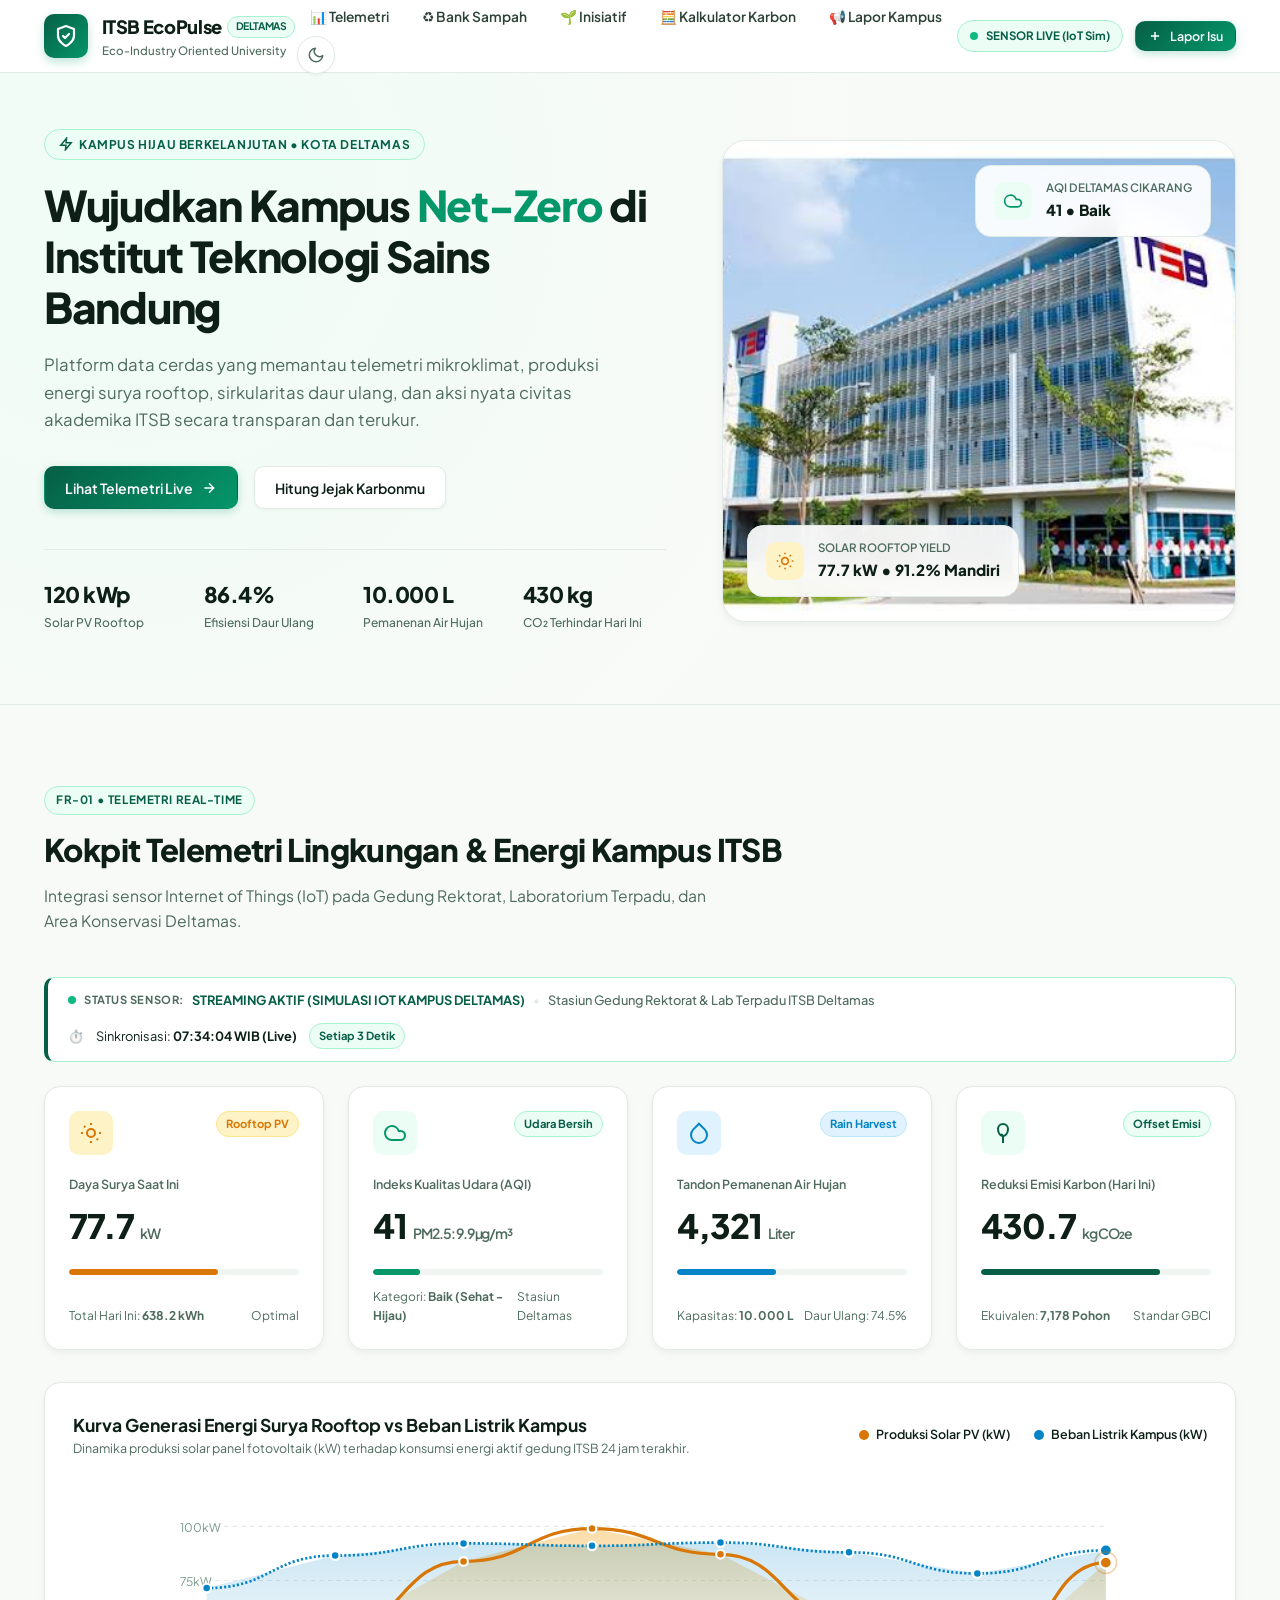
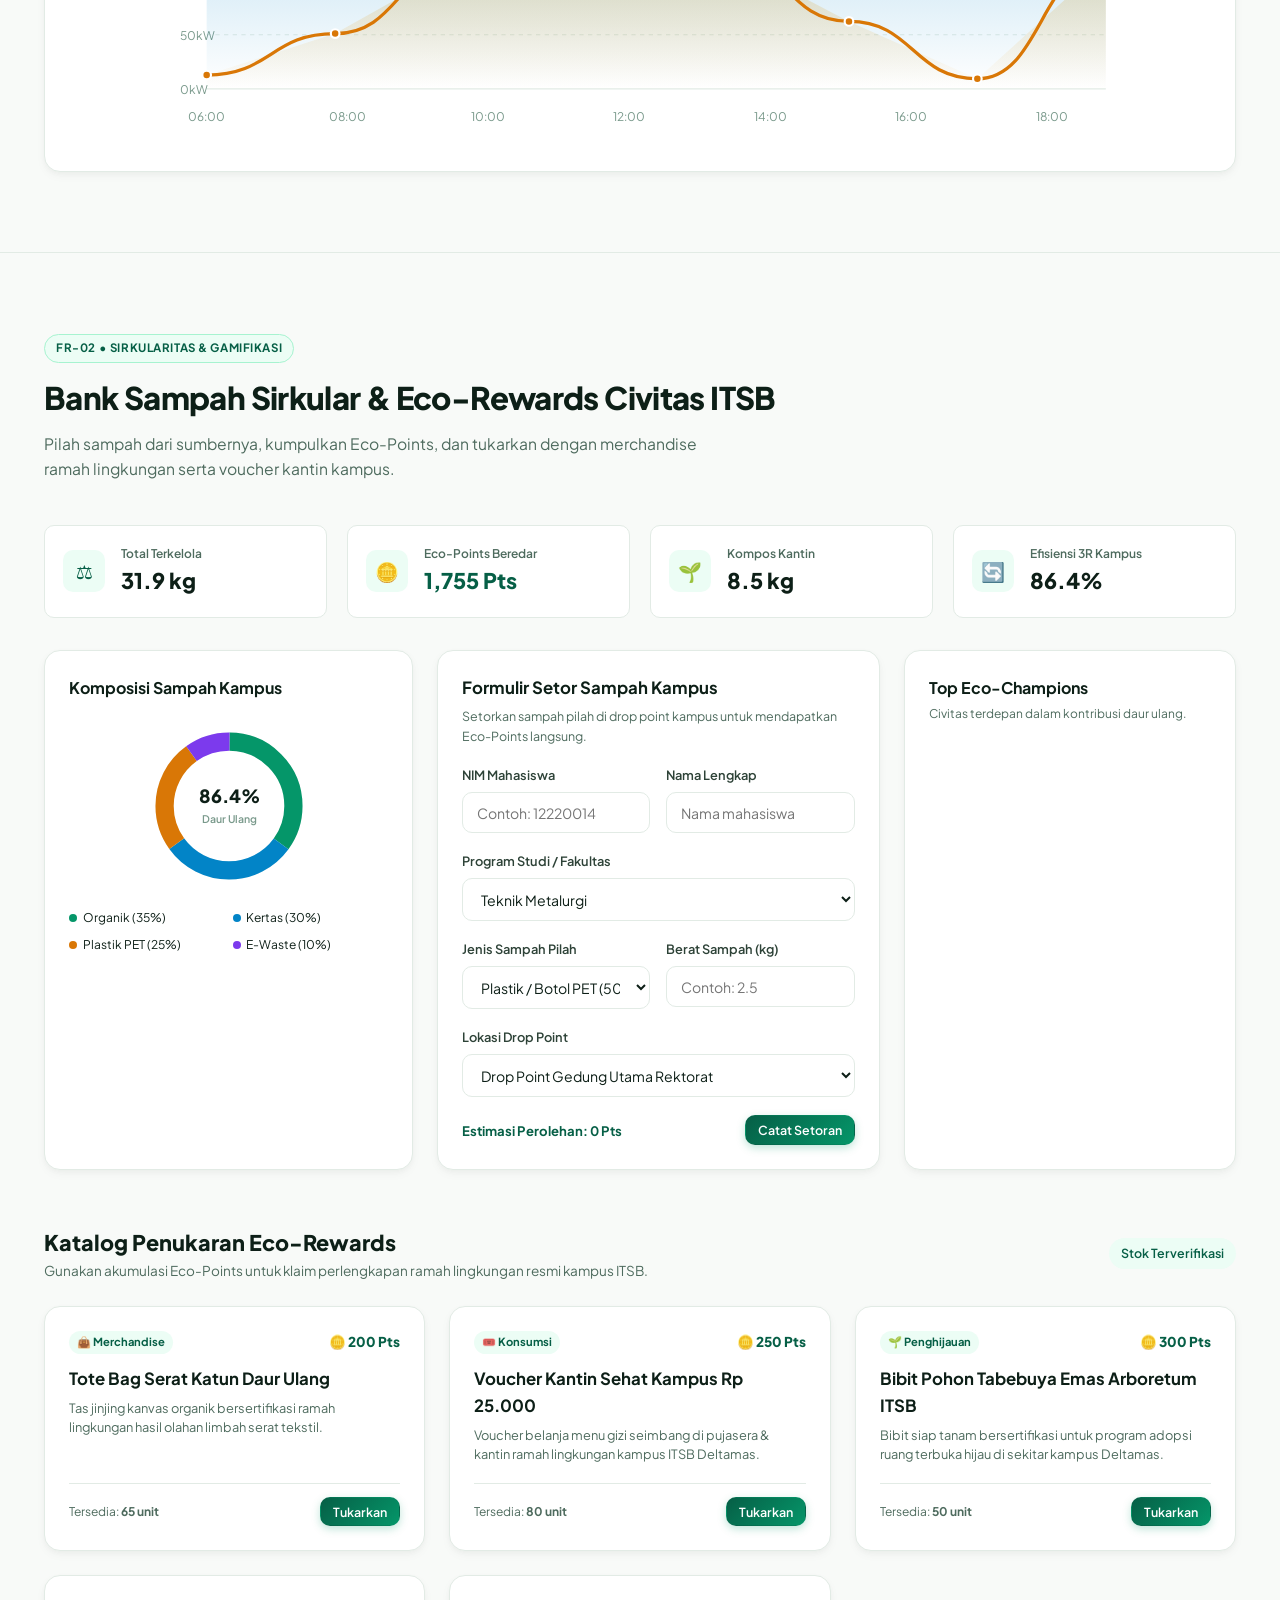
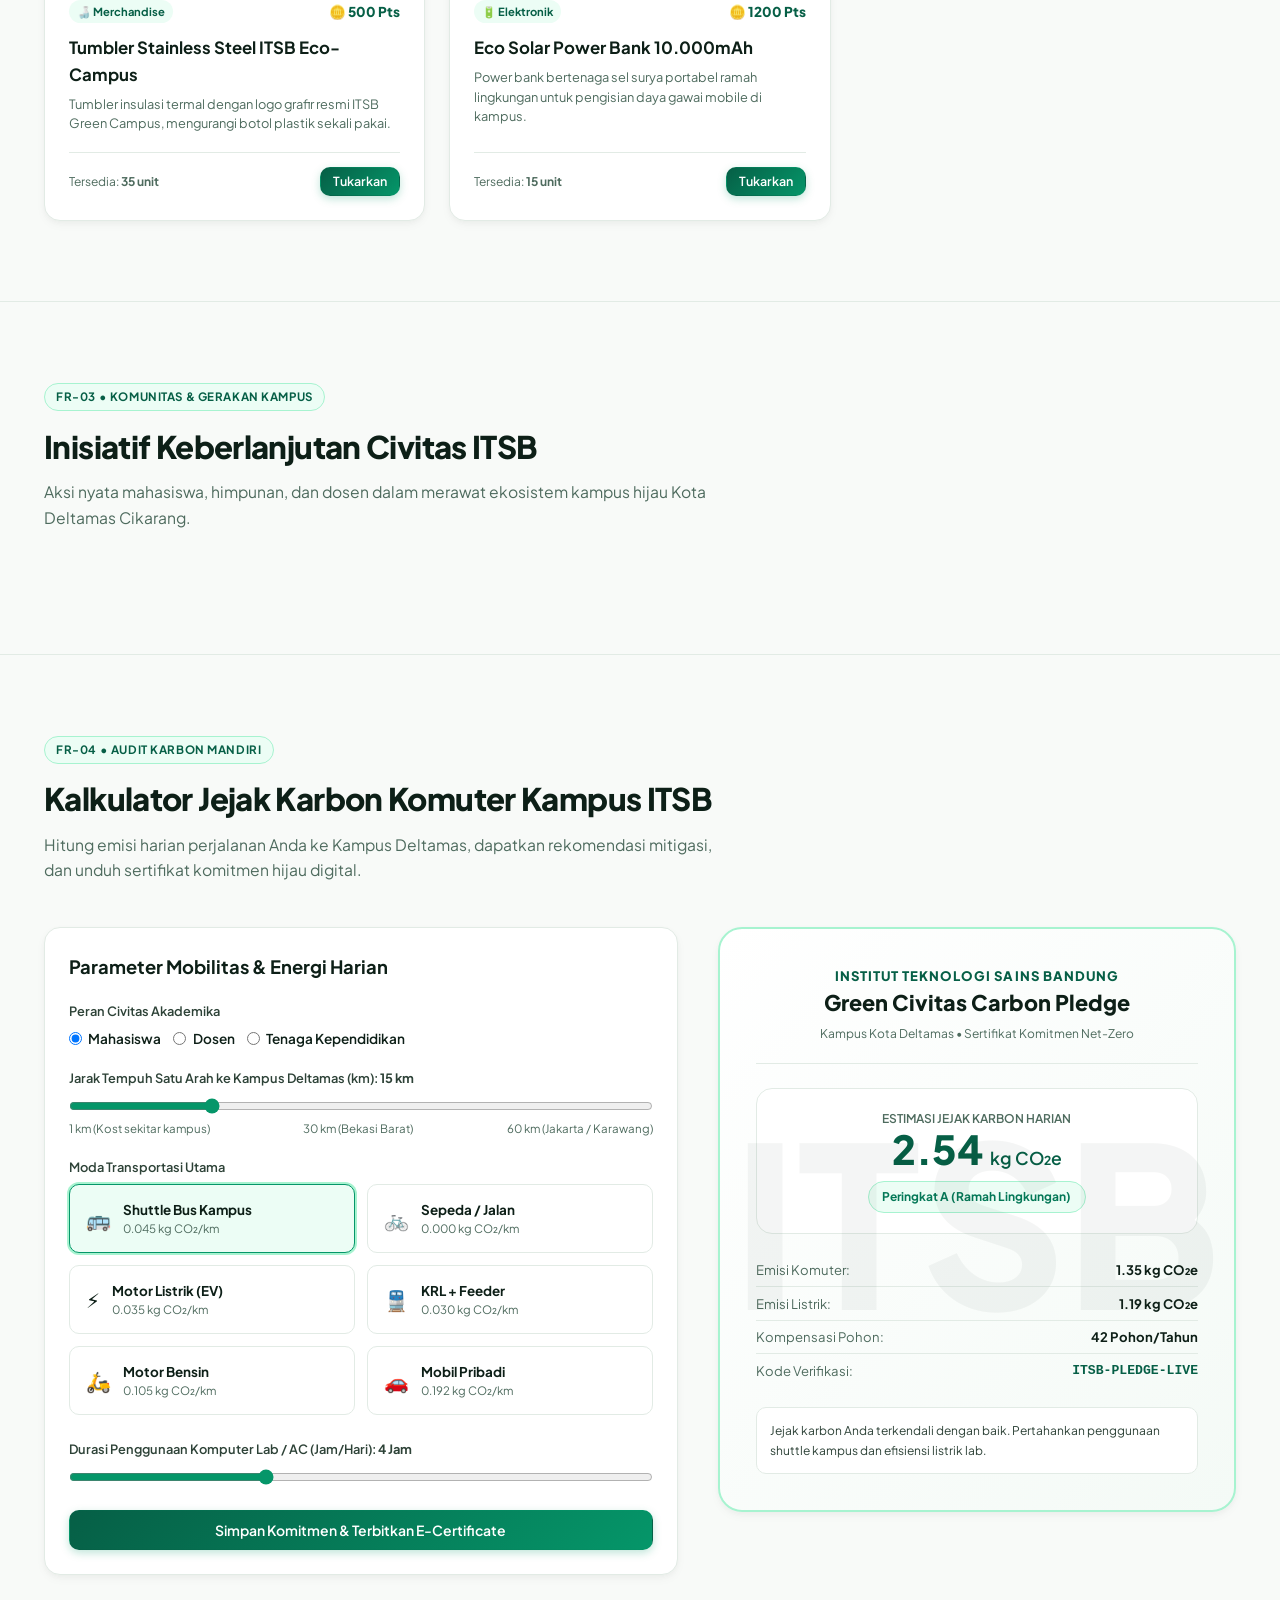
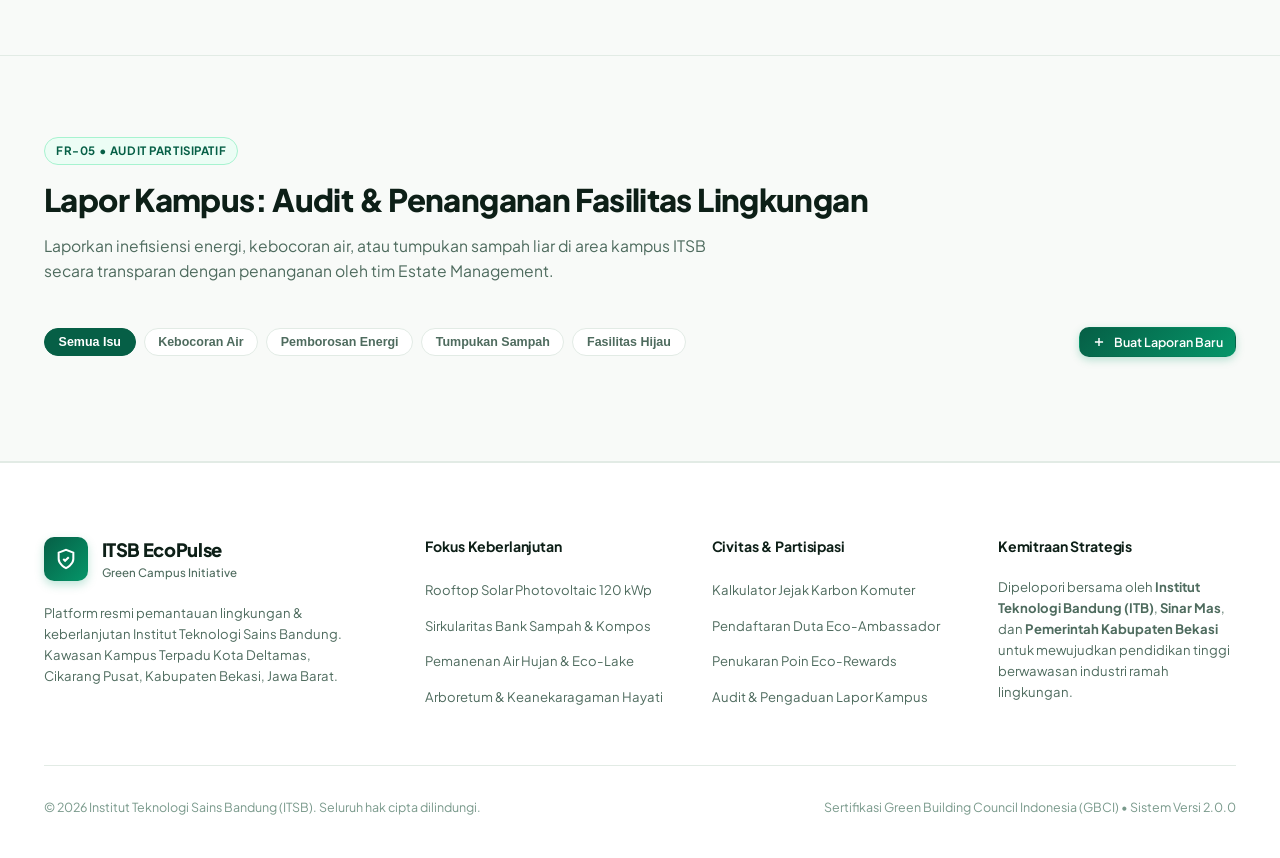
==== commit d9dc11db: "fix(integration): fix volunteer schema, report form binding, and photo upload field" ====
--- a/itsb-ecopulse/static/index.html
+++ b/itsb-ecopulse/static/index.html
@@ -925,6 +925,47 @@
               placeholder="Jelaskan kondisi kebocoran atau inefisiensi yang Anda temukan..." required></textarea>
           </div>
 
+          <!-- Foto Bukti Lapangan (Upload & Preview) -->
+          <div class="form-group">
+            <label class="form-label">Foto Bukti Lapangan (Opsional)</label>
+            <div class="file-dropzone" id="reportDropzone">
+              <input type="file" id="repPhoto" accept="image/png, image/jpeg, image/jpg" class="file-dropzone-input">
+              <div class="dropzone-content">
+                <div class="dropzone-icon">
+                  <svg width="24" height="24" viewBox="0 0 24 24" fill="none" stroke="currentColor" stroke-width="2"
+                    stroke-linecap="round" stroke-linejoin="round">
+                    <rect x="3" y="3" width="18" height="18" rx="2" ry="2" />
+                    <circle cx="8.5" cy="8.5" r="1.5" />
+                    <polyline points="21 15 16 10 5 21" />
+                  </svg>
+                </div>
+                <div class="dropzone-title">Unggah Foto Bukti Lapangan (Opsional - JPG/PNG)</div>
+                <div class="dropzone-hint">Seret & lepas foto di sini, atau <span class="dropzone-browse">Pilih Berkas</span></div>
+              </div>
+            </div>
+
+            <div class="photo-preview-wrapper" id="photoPreviewWrapper" style="display: none;">
+              <div class="photo-preview-card">
+                <img id="photoPreviewImg" class="photo-preview-thumb" src="" alt="Thumbnail Foto Bukti">
+                <div class="photo-preview-details">
+                  <div class="photo-preview-filename" id="photoPreviewName">foto-bukti.jpg</div>
+                  <div class="photo-preview-meta">
+                    <span id="photoPreviewSize" class="photo-preview-size">0 KB</span>
+                    <span class="photo-preview-badge">Bukti Terlampir</span>
+                  </div>
+                </div>
+                <button type="button" class="btn-remove-photo" id="btnRemovePhoto" title="Hapus atau pilih foto lain">
+                  <svg width="14" height="14" viewBox="0 0 24 24" fill="none" stroke="currentColor" stroke-width="2"
+                    stroke-linecap="round" stroke-linejoin="round">
+                    <line x1="18" y1="6" x2="6" y2="18"></line>
+                    <line x1="6" y1="6" x2="18" y2="18"></line>
+                  </svg>
+                  Hapus / Ganti Foto
+                </button>
+              </div>
+            </div>
+          </div>
+
           <div class="form-row">
             <div class="form-group">
               <label class="form-label" for="repName">Nama Pelapor</label>
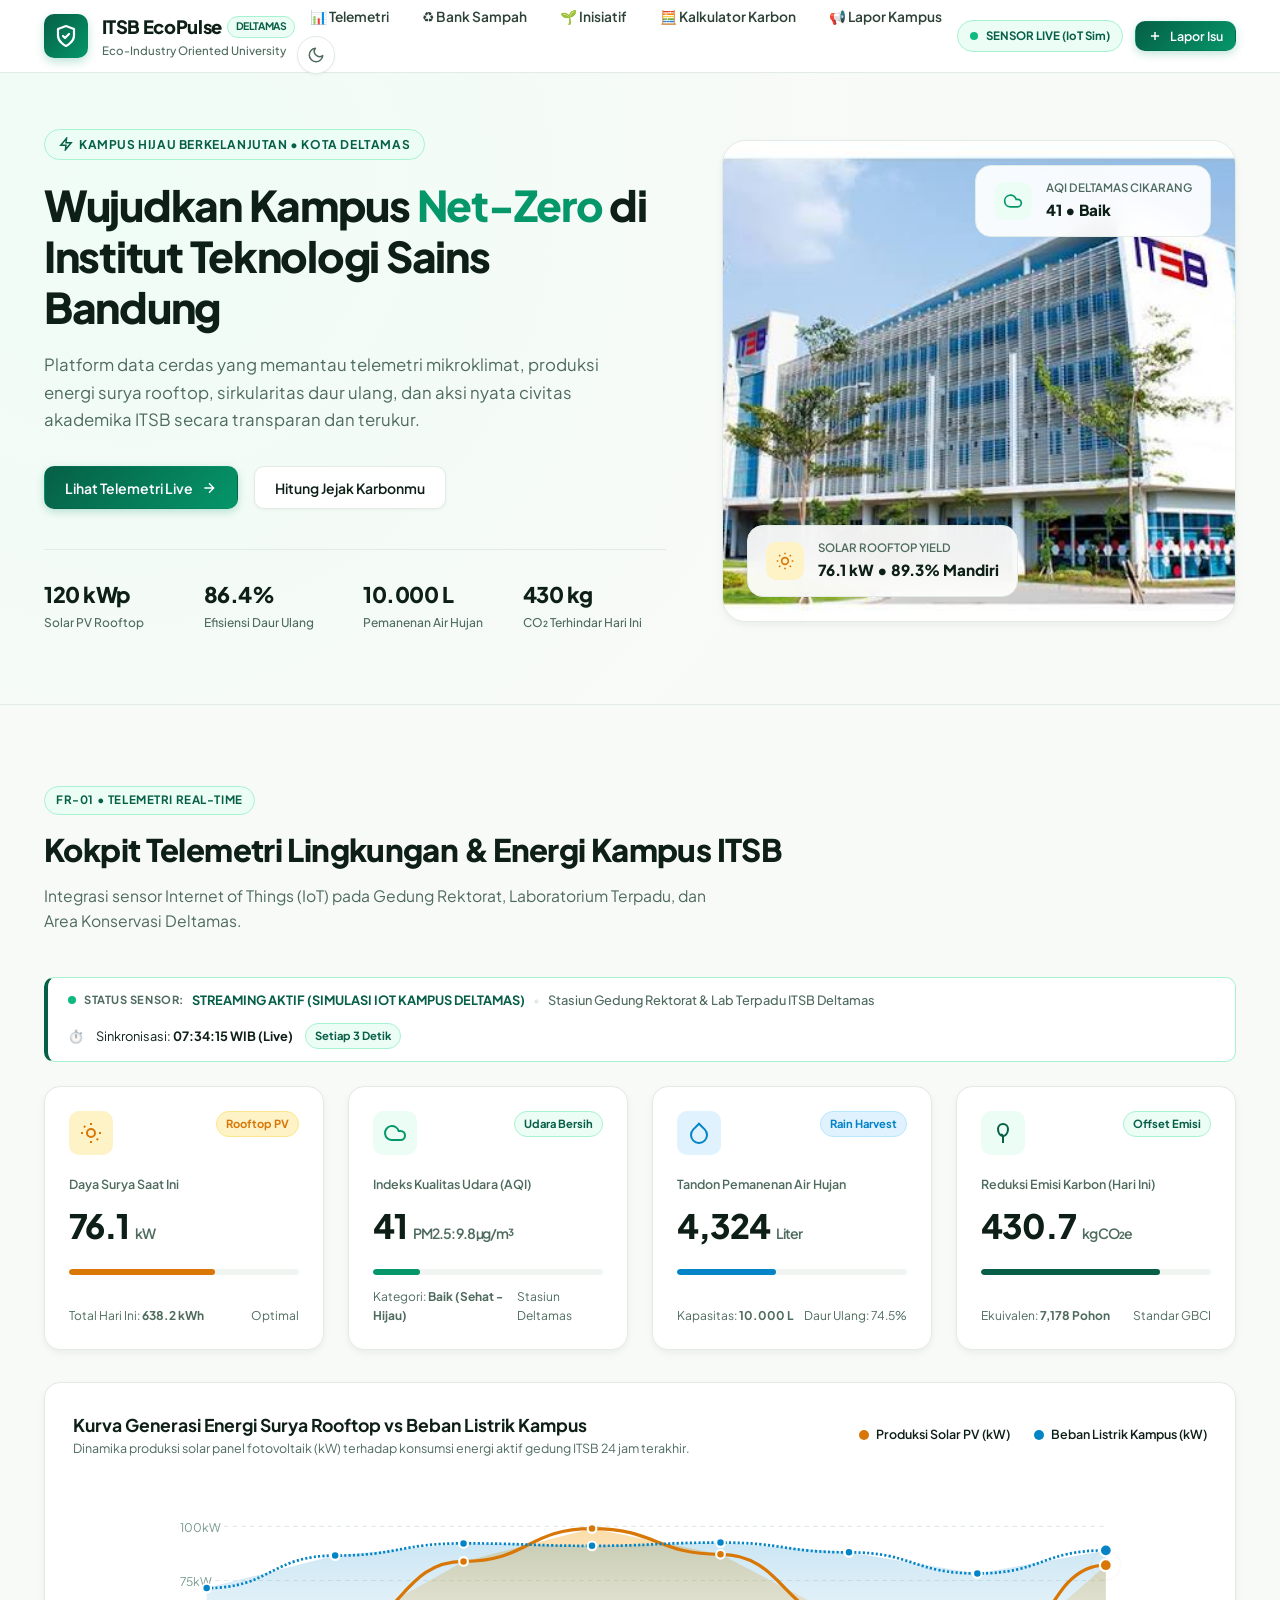
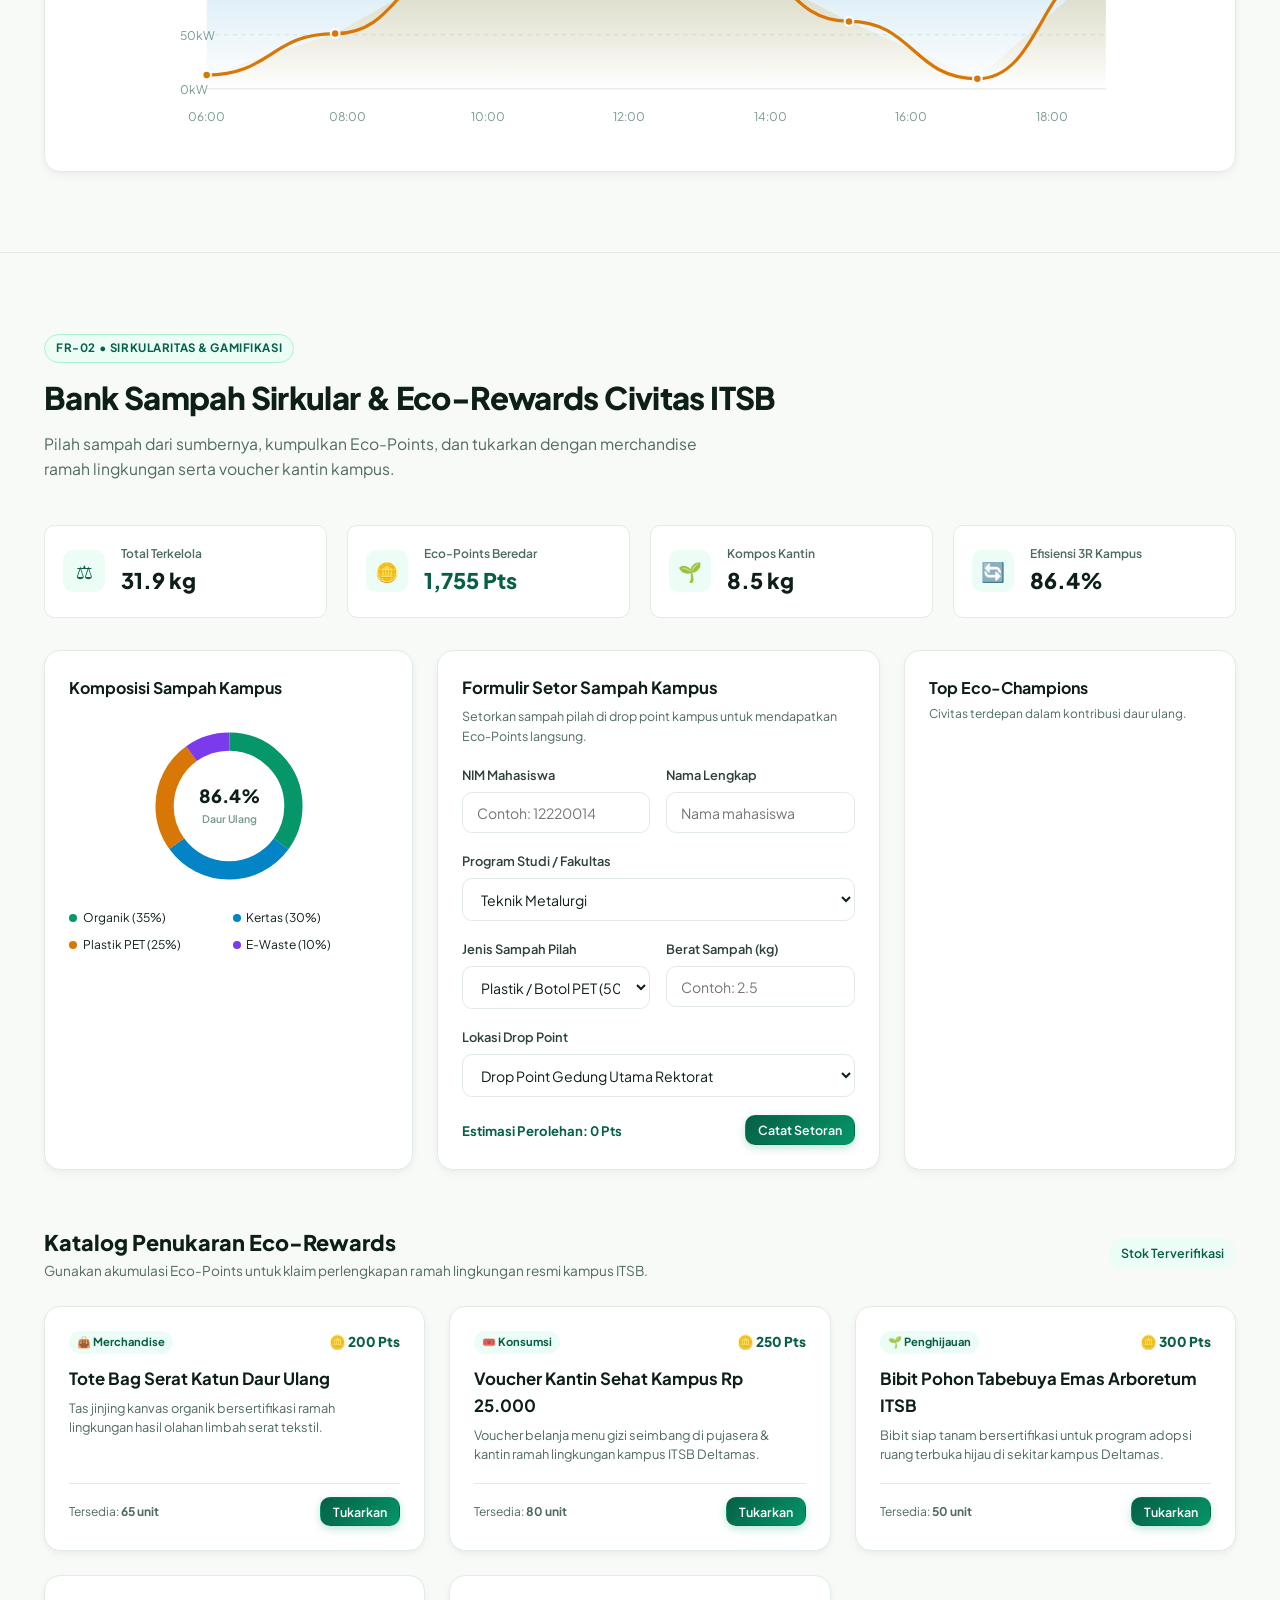
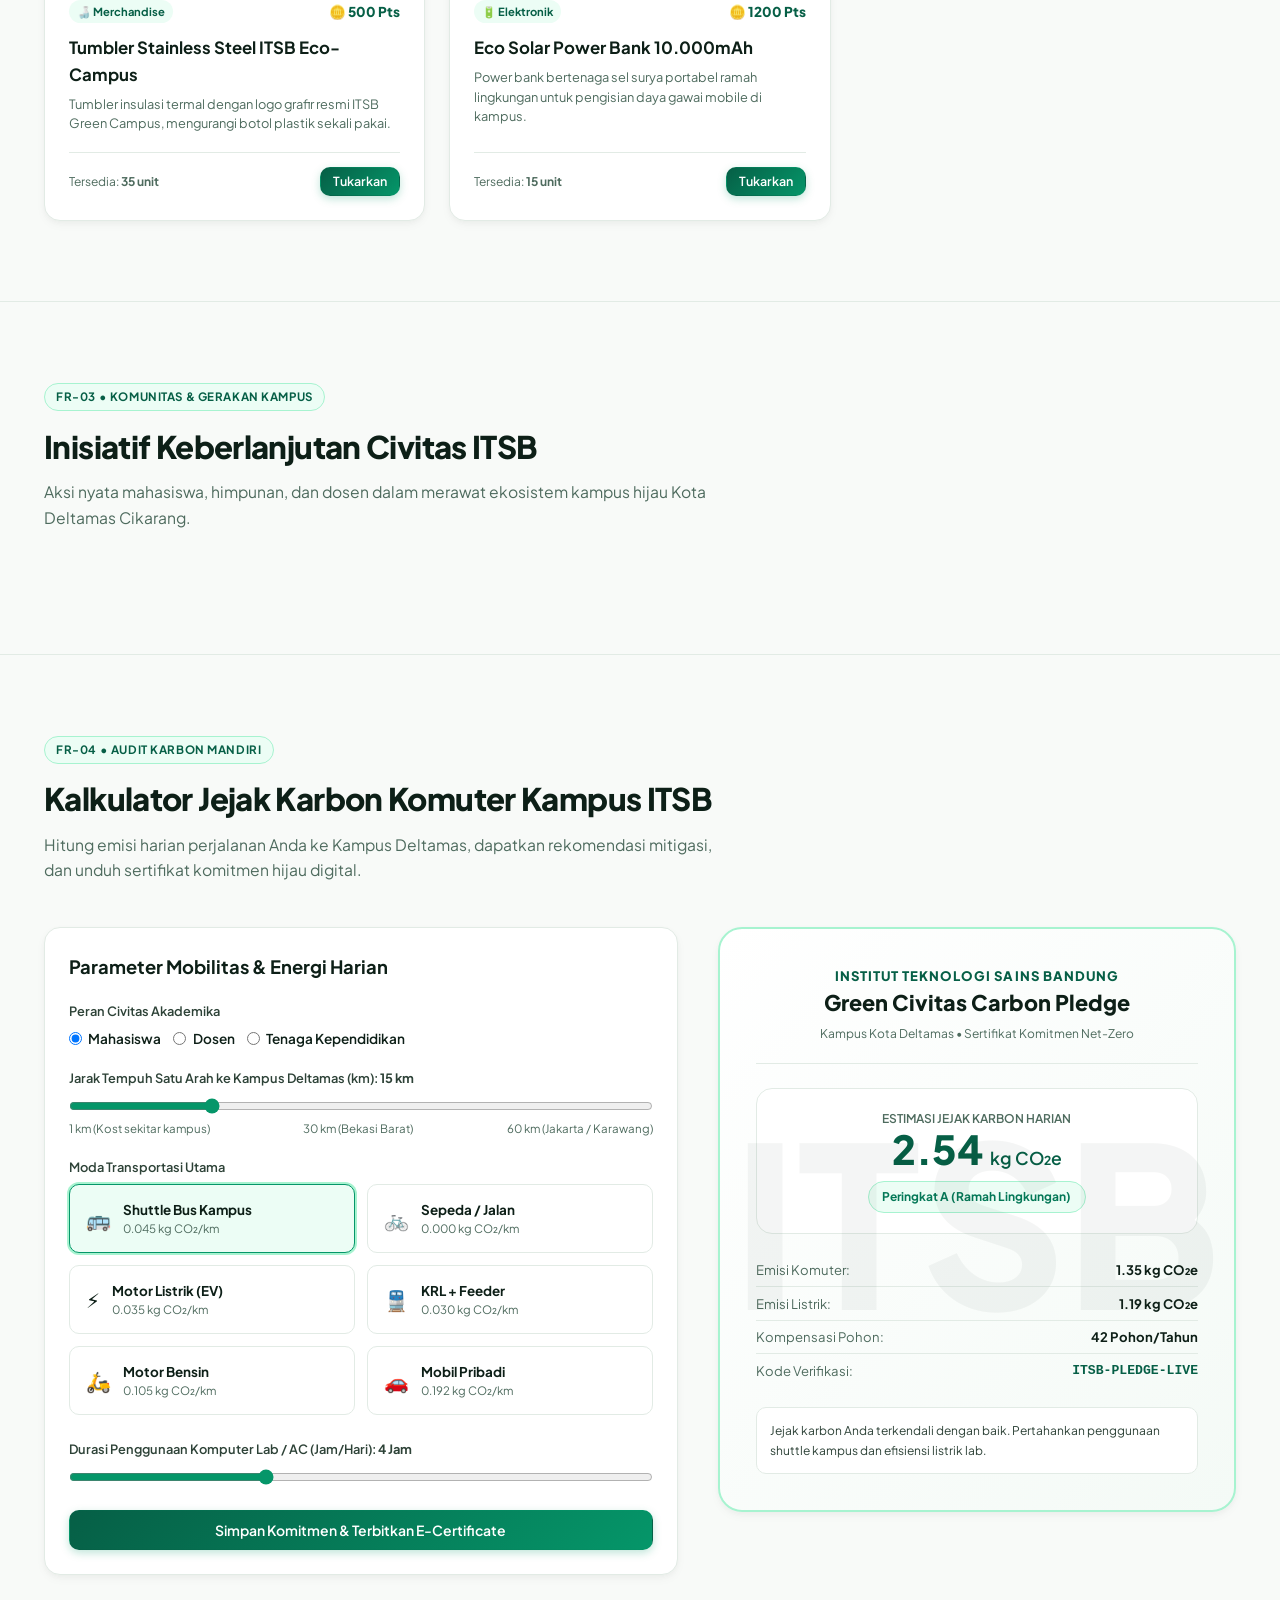
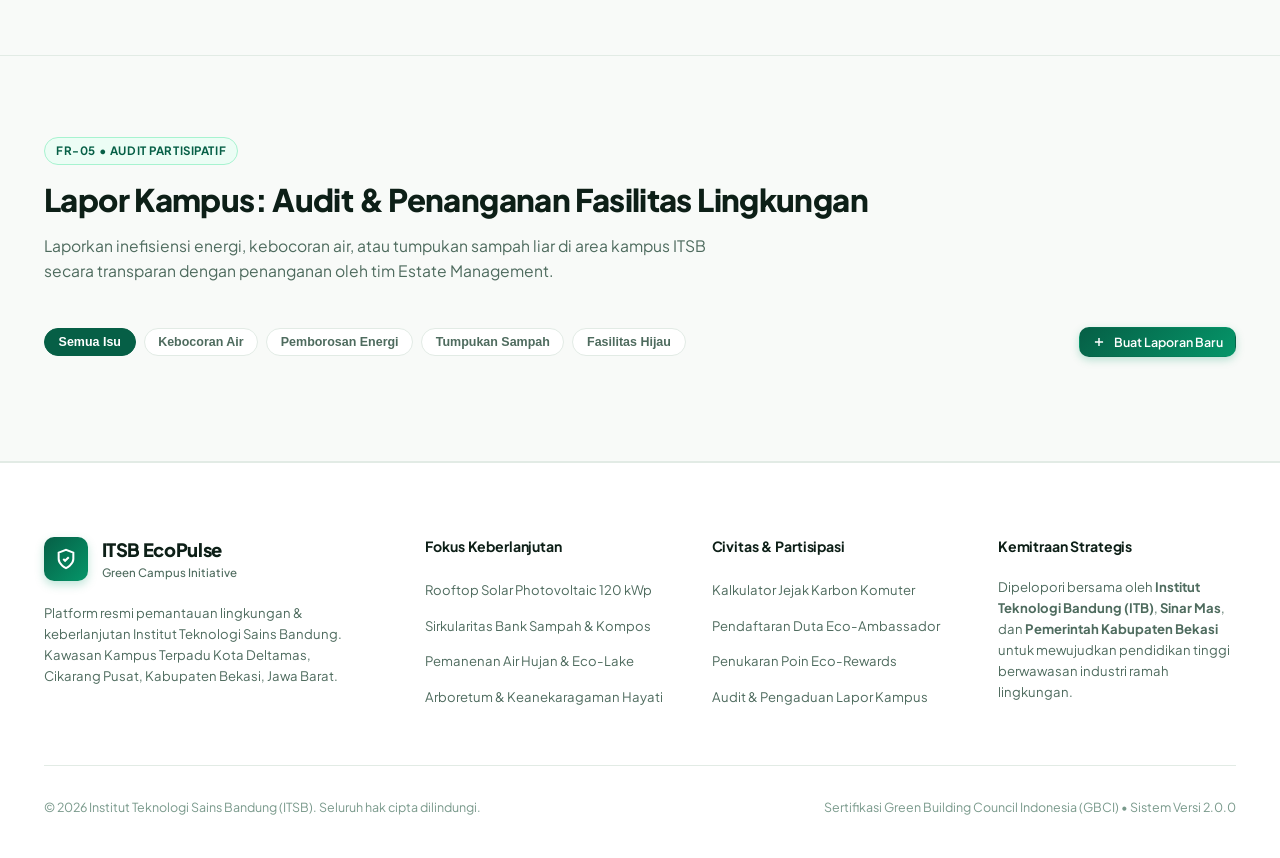
==== commit 36a8b534: "Add files via upload" ====
--- a/itsb-ecopulse/static/index.html
+++ b/itsb-ecopulse/static/index.html
@@ -1,1214 +1,1214 @@
-<!DOCTYPE html>
-<html lang="id">
-
-<head>
-  <meta charset="UTF-8">
-  <meta name="viewport" content="width=device-width, initial-scale=1.0">
-  <title>ITSB EcoPulse — Platform Keberlanjutan & Kampus Hijau Institut Teknologi Sains Bandung</title>
-  <meta name="description"
-    content="Sistem monitoring telemetri lingkungan cerdas, bank sampah sirkular, inisiatif hijau, dan kalkulator jejak karbon di kampus Institut Teknologi Sains Bandung (ITSB) Kota Deltamas Cikarang.">
-  <link rel="stylesheet" href="css/style.css">
-  <!-- Cegah Flash of Unstyled Theme (FOUC) saat reload di Dark Mode -->
-  <script>
-    (function () {
-      try {
-        const savedTheme = localStorage.getItem("ecopulse-theme");
-        const systemPrefersDark = window.matchMedia("(prefers-color-scheme: dark)").matches;
-        if (savedTheme === "dark" || (!savedTheme && systemPrefersDark)) {
-          document.documentElement.classList.add("dark-mode");
-        }
-      } catch (e) {}
-    })();
-  </script>
-</head>
-
-<body>
-
-  <!-- Site Header -->
-  <header class="site-header" id="siteHeader">
-    <div class="container nav-wrapper">
-      <a href="#hero" class="brand-group" id="brandLogo">
-        <div class="brand-emblem">
-          <svg width="24" height="24" viewBox="0 0 24 24" fill="none" stroke="currentColor" stroke-width="2.2"
-            stroke-linecap="round" stroke-linejoin="round">
-            <path d="M12 22s8-4 8-10V5l-8-3-8 3v7c0 6 8 10 8 10z" />
-            <path d="M9 12l2 2 4-4" />
-          </svg>
-        </div>
-        <div class="brand-text-col">
-          <div class="brand-name">
-            ITSB EcoPulse
-            <span class="brand-badge">DELTAMAS</span>
-          </div>
-          <span class="brand-subtitle">Eco-Industry Oriented University</span>
-        </div>
-      </a>
-
-      <nav aria-label="Navigasi Utama">
-        <ul class="nav-links">
-          <li><a href="#telemetry" class="nav-link active" id="navTelemetry">📊 Telemetri</a></li>
-          <li><a href="#waste" class="nav-link" id="navWaste">♻️ Bank Sampah</a></li>
-          <li><a href="#initiatives" class="nav-link" id="navInitiatives">🌱 Inisiatif</a></li>
-          <li><a href="#calculator" class="nav-link" id="navCalculator">🧮 Kalkulator Karbon</a></li>
-          <li><a href="#reports" class="nav-link" id="navReports">📢 Lapor Kampus</a></li>
-        </ul>
-              <!-- Tombol Toggle Dark Mode (Sakelar Matahari / Bulan) -->
-        <button type="button" class="theme-toggle-btn" id="themeToggleBtn" aria-label="Beralih Mode Gelap/Terang" title="Beralih Mode Gelap/Terang">
-          <span class="theme-icon sun-icon" aria-hidden="true">
-            <svg width="18" height="18" viewBox="0 0 24 24" fill="none" stroke="currentColor" stroke-width="2" stroke-linecap="round" stroke-linejoin="round">
-              <circle cx="12" cy="12" r="5"></circle>
-              <line x1="12" y1="1" x2="12" y2="3"></line>
-              <line x1="12" y1="21" x2="12" y2="23"></line>
-              <line x1="4.22" y1="4.22" x2="5.64" y2="5.64"></line>
-              <line x1="18.36" y1="18.36" x2="19.78" y2="19.78"></line>
-              <line x1="1" y1="12" x2="3" y2="12"></line>
-              <line x1="21" y1="12" x2="23" y2="12"></line>
-              <line x1="4.22" y1="19.78" x2="5.64" y2="18.36"></line>
-              <line x1="18.36" y1="5.64" x2="19.78" y2="4.22"></line>
-            </svg>
-          </span>
-          <span class="theme-icon moon-icon" aria-hidden="true">
-            <svg width="18" height="18" viewBox="0 0 24 24" fill="none" stroke="currentColor" stroke-width="2" stroke-linecap="round" stroke-linejoin="round">
-              <path d="M21 12.79A9 9 0 1 1 11.21 3 7 7 0 0 0 21 12.79z"></path>
-            </svg>
-          </span>
-        </button>
-      </nav>
-
-      <div class="nav-cta-group">
-        <div class="live-indicator" id="liveSensorStatus">
-          <span class="pulse-dot"></span>
-          <span>SENSOR LIVE</span>
-        </div>
-        <button class="btn btn-primary btn-sm" id="btnQuickReport" onclick="openModal('reportModal')">
-          <svg width="14" height="14" viewBox="0 0 24 24" fill="none" stroke="currentColor" stroke-width="2.5">
-            <path d="M12 5v14M5 12h14" />
-          </svg>
-          Lapor Isu
-        </button>
-      </div>
-    </div>
-  </header>
-
-  <main>
-    <!-- HERO SECTION -->
-    <section class="hero-section" id="hero">
-      <div class="container hero-grid">
-        <div class="hero-text-col">
-          <div class="hero-tag">
-            <svg width="14" height="14" viewBox="0 0 24 24" fill="none" stroke="currentColor" stroke-width="2.5">
-              <polygon points="13 2 3 14 12 14 11 22 21 10 12 10 13 2" />
-            </svg>
-            Kampus Hijau Berkelanjutan • Kota Deltamas
-          </div>
-          <h1 class="hero-title">
-            Wujudkan Kampus <span class="highlight">Net-Zero</span> di Institut Teknologi Sains Bandung
-          </h1>
-          <p class="hero-description">
-            Platform data cerdas yang memantau telemetri mikroklimat, produksi energi surya rooftop, sirkularitas daur
-            ulang, dan aksi nyata civitas akademika ITSB secara transparan dan terukur.
-          </p>
-
-          <div class="hero-cta-bar">
-            <a href="#telemetry" class="btn btn-primary">
-              Lihat Telemetri Live
-              <svg width="16" height="16" viewBox="0 0 24 24" fill="none" stroke="currentColor" stroke-width="2">
-                <path d="M5 12h14M12 5l7 7-7 7" />
-              </svg>
-            </a>
-            <a href="#calculator" class="btn btn-secondary">
-              Hitung Jejak Karbonmu
-            </a>
-          </div>
-
-          <div class="hero-stats-ribbon">
-            <div class="hero-stat-item">
-              <span class="hero-stat-value" id="heroStatSolar">120 kWp</span>
-              <span class="hero-stat-label">Solar PV Rooftop</span>
-            </div>
-            <div class="hero-stat-item">
-              <span class="hero-stat-value" id="heroStatRecycle">86.4%</span>
-              <span class="hero-stat-label">Efisiensi Daur Ulang</span>
-            </div>
-            <div class="hero-stat-item">
-              <span class="hero-stat-value" id="heroStatWater">10.000 L</span>
-              <span class="hero-stat-label">Pemanenan Air Hujan</span>
-            </div>
-            <div class="hero-stat-item">
-              <span class="hero-stat-value" id="heroStatCarbon">430 kg</span>
-              <span class="hero-stat-label">CO₂ Terhindar Hari Ini</span>
-            </div>
-          </div>
-        </div>
-
-        <!-- Hero Visual (Google Imagen Bespoke Campus Image) -->
-        <div class="hero-visual-col">
-          <div class="hero-visual-frame">
-            <img src="assets/images/ITSB.jpg"
-              alt="Kampus Ramah Lingkungan Institut Teknologi Sains Bandung Deltamas Cikarang" class="hero-visual-img"
-              id="heroCampusImg">
-
-            <!-- Floating Live Telemetry Cards -->
-            <div class="hero-float-card hero-float-top">
-              <div class="float-icon" style="background:#ecfdf5; color:#059669;">
-                <svg width="20" height="20" viewBox="0 0 24 24" fill="none" stroke="currentColor" stroke-width="2">
-                  <path d="M17.5 19H9a7 7 0 1 1 6.71-9h1.79a4.5 4.5 0 1 1 0 9Z" />
-                </svg>
-              </div>
-              <div>
-                <div class="float-title">AQI DELTAMAS CIKARANG</div>
-                <div class="float-value" id="heroFloatAqi">41 • Baik (Sehat)</div>
-              </div>
-            </div>
-
-            <div class="hero-float-card hero-float-bottom">
-              <div class="float-icon" style="background:#fef3c7; color:#d97706;">
-                <svg width="20" height="20" viewBox="0 0 24 24" fill="none" stroke="currentColor" stroke-width="2">
-                  <circle cx="12" cy="12" r="4" />
-                  <path
-                    d="M12 2v2M12 20v2M4.93 4.93l1.41 1.41M17.66 17.66l1.41 1.41M2 12h2M20 12h2M6.34 17.66l-1.41 1.41M19.07 4.93l-1.41 1.41" />
-                </svg>
-              </div>
-              <div>
-                <div class="float-title">SOLAR ROOFTOP YIELD</div>
-                <div class="float-value" id="heroFloatSolar">76.2 kW • 89.6% Mandiri</div>
-              </div>
-            </div>
-          </div>
-        </div>
-      </div>
-    </section>
-
-    <!-- FR-01: TELEMETRI LINGKUNGAN KAMPUS -->
-    <section class="section-block" id="telemetry">
-      <div class="container">
-        <div class="section-header">
-          <div class="section-tag">FR-01 • Telemetri Real-Time</div>
-          <h2 class="section-title">Kokpit Telemetri Lingkungan & Energi Kampus ITSB</h2>
-          <p class="section-subtitle">
-            Integrasi sensor Internet of Things (IoT) pada Gedung Rektorat, Laboratorium Terpadu, dan Area Konservasi
-            Deltamas.
-          </p>
-        </div>
-
-        <!-- Live IoT Sensor Telemetry Status Strip -->
-        <div class="telemetry-live-strip">
-          <div class="telemetry-strip-left">
-            <span class="pulse-dot"></span>
-            <span class="strip-label">STATUS SENSOR:</span>
-            <strong class="strip-status" id="telemetryStatusBadge">STREAMING AKTIF (4/4 NODE ONLINE)</strong>
-            <span class="strip-separator">•</span>
-            <span class="strip-location">Stasiun Gedung Rektorat & Lab Terpadu ITSB Deltamas</span>
-          </div>
-          <div class="telemetry-strip-right">
-            <span class="strip-clock-icon">⏱️</span>
-            <span>Sinkronisasi: <strong id="telemetrySyncTime">Menghubungkan...</strong></span>
-            <span class="strip-interval-pill">Setiap 3 Detik</span>
-          </div>
-        </div>
-
-        <div class="telemetry-grid">
-          <!-- Card 1: Solar Generation -->
-          <div class="card telemetry-card" id="cardSolar">
-            <div>
-              <div class="card-top">
-                <div class="card-icon-box icon-solar">
-                  <svg width="24" height="24" viewBox="0 0 24 24" fill="none" stroke="currentColor" stroke-width="2">
-                    <circle cx="12" cy="12" r="4" />
-                    <path d="M12 2v2M12 20v2M4.93 4.93l1.41 1.41M17.66 17.66l1.41 1.41M2 12h2M20 12h2" />
-                  </svg>
-                </div>
-                <span class="card-status-pill pill-solar">Rooftop PV</span>
-              </div>
-              <div class="card-meta-label">Daya Surya Saat Ini</div>
-              <div class="card-metric-value">
-                <span id="metricSolarKw">76.2</span>
-                <span class="card-metric-unit">kW</span>
-              </div>
-              <div class="card-progress-bar">
-                <div class="card-progress-fill" id="fillSolar"
-                  style="width: 63.5%; background: var(--color-solar-amber);"></div>
-              </div>
-            </div>
-            <div class="card-foot-text">
-              <span>Total Hari Ini: <strong id="metricSolarTotal">638.2 kWh</strong></span>
-              <span id="metricSolarStatus">Optimal</span>
-            </div>
-          </div>
-
-          <!-- Card 2: Air Quality AQI -->
-          <div class="card telemetry-card" id="cardAqi">
-            <div>
-              <div class="card-top">
-                <div class="card-icon-box icon-air">
-                  <svg width="24" height="24" viewBox="0 0 24 24" fill="none" stroke="currentColor" stroke-width="2">
-                    <path d="M17.5 19H9a7 7 0 1 1 6.71-9h1.79a4.5 4.5 0 1 1 0 9Z" />
-                  </svg>
-                </div>
-                <span class="card-status-pill pill-good">Udara Bersih</span>
-              </div>
-              <div class="card-meta-label">Indeks Kualitas Udara (AQI)</div>
-              <div class="card-metric-value">
-                <span id="metricAqi">41</span>
-                <span class="card-metric-unit">PM2.5: <span id="metricPm25">9.8</span> µg/m³</span>
-              </div>
-              <div class="card-progress-bar">
-                <div class="card-progress-fill" id="fillAqi"
-                  style="width: 20%; background: var(--color-accent-emerald);"></div>
-              </div>
-            </div>
-            <div class="card-foot-text">
-              <span>Kategori: <strong id="metricAqiLabel">Baik (Hijau)</strong></span>
-              <span>Stasiun Deltamas</span>
-            </div>
-          </div>
-
-          <!-- Card 3: Water Cistern -->
-          <div class="card telemetry-card" id="cardWater">
-            <div>
-              <div class="card-top">
-                <div class="card-icon-box icon-water">
-                  <svg width="24" height="24" viewBox="0 0 24 24" fill="none" stroke="currentColor" stroke-width="2">
-                    <path d="M12 2.69l5.66 5.66a8 8 0 1 1-11.31 0z" />
-                  </svg>
-                </div>
-                <span class="card-status-pill pill-water">Rain Harvest</span>
-              </div>
-              <div class="card-meta-label">Tandon Pemanenan Air Hujan</div>
-              <div class="card-metric-value">
-                <span id="metricWater">4,320</span>
-                <span class="card-metric-unit">Liter</span>
-              </div>
-              <div class="card-progress-bar">
-                <div class="card-progress-fill" id="fillWater"
-                  style="width: 43.2%; background: var(--color-water-cyan);"></div>
-              </div>
-            </div>
-            <div class="card-foot-text">
-              <span>Kapasitas: <strong>10.000 L</strong></span>
-              <span>Daur Ulang: 74.5%</span>
-            </div>
-          </div>
-
-          <!-- Card 4: CO2 Offset -->
-          <div class="card telemetry-card" id="cardCarbon">
-            <div>
-              <div class="card-top">
-                <div class="card-icon-box icon-carbon">
-                  <svg width="24" height="24" viewBox="0 0 24 24" fill="none" stroke="currentColor" stroke-width="2">
-                    <path d="M12 22v-7l-2-2" />
-                    <path d="M17 8a5 5 0 0 0-10 0c0 5 3 7 5 7s5-2 5-7z" />
-                  </svg>
-                </div>
-                <span class="card-status-pill pill-good">Offset Emisi</span>
-              </div>
-              <div class="card-meta-label">Reduksi Emisi Karbon (Hari Ini)</div>
-              <div class="card-metric-value">
-                <span id="metricCo2">430.7</span>
-                <span class="card-metric-unit">kg CO₂e</span>
-              </div>
-              <div class="card-progress-bar">
-                <div class="card-progress-fill" style="width: 78%; background: var(--color-accent-forest);"></div>
-              </div>
-            </div>
-            <div class="card-foot-text">
-              <span>Ekuivalen: <strong id="metricTrees">7,178 Pohon</strong></span>
-              <span>Standar GBCI</span>
-            </div>
-          </div>
-        </div>
-
-        <!-- Bespoke Interactive SVG Telemetry Solar vs Load Chart -->
-        <div class="telemetry-chart-container">
-          <div class="chart-header-row">
-            <div>
-              <h3 class="chart-title">Kurva Generasi Energi Surya Rooftop vs Beban Listrik Kampus</h3>
-              <p style="font-size: 0.78rem; color: var(--color-ink-muted);">Dinamika produksi solar panel fotovoltaik
-                (kW) terhadap konsumsi energi aktif gedung ITSB 24 jam terakhir.</p>
-            </div>
-            <div class="chart-legend">
-              <div class="legend-item">
-                <span class="legend-dot legend-solar"></span>
-                <span>Produksi Solar PV (kW)</span>
-              </div>
-              <div class="legend-item">
-                <span class="legend-dot legend-load"></span>
-                <span>Beban Listrik Kampus (kW)</span>
-              </div>
-            </div>
-          </div>
-
-          <!-- SVG Visual Canvas -->
-          <div class="svg-chart-wrapper" id="svgChartWrapper">
-            <svg viewBox="0 0 900 240" id="telemetrySvg">
-              <defs>
-                <linearGradient id="solarGradient" x1="0" y1="0" x2="0" y2="1">
-                  <stop offset="0%" stop-color="#f59e0b" stop-opacity="0.35" />
-                  <stop offset="100%" stop-color="#f59e0b" stop-opacity="0.0" />
-                </linearGradient>
-                <linearGradient id="loadGradient" x1="0" y1="0" x2="0" y2="1">
-                  <stop offset="0%" stop-color="#0284c7" stop-opacity="0.2" />
-                  <stop offset="100%" stop-color="#0284c7" stop-opacity="0.0" />
-                </linearGradient>
-              </defs>
-
-              <!-- Grid Horizontal Lines -->
-              <line x1="50" y1="40" x2="880" y2="40" stroke="#e2ebe5" stroke-dasharray="4,4" />
-              <line x1="50" y1="90" x2="880" y2="90" stroke="#e2ebe5" stroke-dasharray="4,4" />
-              <line x1="50" y1="140" x2="880" y2="140" stroke="#e2ebe5" stroke-dasharray="4,4" />
-              <line x1="50" y1="190" x2="880" y2="190" stroke="#e2ebe5" />
-
-              <!-- Axis Labels -->
-              <text x="25" y="45" font-size="11" fill="#79998b" font-family="Plus Jakarta Sans">100kW</text>
-              <text x="25" y="95" font-size="11" fill="#79998b" font-family="Plus Jakarta Sans">75kW</text>
-              <text x="25" y="145" font-size="11" fill="#79998b" font-family="Plus Jakarta Sans">50kW</text>
-              <text x="25" y="195" font-size="11" fill="#79998b" font-family="Plus Jakarta Sans">0kW</text>
-
-              <!-- Area Fills -->
-              <polygon id="svgSolarArea" fill="url(#solarGradient)"
-                points="50,190 180,165 310,130 440,80 570,45 700,60 830,95 880,190" />
-              <polygon id="svgLoadArea" fill="url(#loadGradient)"
-                points="50,190 180,110 310,105 440,95 570,90 700,92 830,98 880,190" />
-
-              <!-- Curve Lines -->
-              <path id="svgSolarLine" d="M 50,190 Q 180,165 310,130 T 570,45 T 700,60 T 880,115" fill="none"
-                stroke="#d97706" stroke-width="3" />
-              <path id="svgLoadLine" d="M 50,115 Q 180,110 310,105 T 570,90 T 700,92 T 880,98" fill="none"
-                stroke="#0284c7" stroke-width="2.5" stroke-dasharray="2,2" />
-
-              <!-- Dynamic Points & Markers Layer -->
-              <g id="svgDynamicChartGroup"></g>
-
-              <!-- Timeline markers -->
-              <g id="svgTimelineMarkers">
-                <text x="50" y="220" font-size="11" fill="#79998b" text-anchor="middle">06:00</text>
-                <text x="180" y="220" font-size="11" fill="#79998b" text-anchor="middle">08:00</text>
-                <text x="310" y="220" font-size="11" fill="#79998b" text-anchor="middle">10:00</text>
-                <text x="440" y="220" font-size="11" fill="#79998b" text-anchor="middle">12:00</text>
-                <text x="570" y="220" font-size="11" fill="#79998b" text-anchor="middle">14:00</text>
-                <text x="700" y="220" font-size="11" fill="#79998b" text-anchor="middle">16:00</text>
-                <text x="830" y="220" font-size="11" fill="#79998b" text-anchor="middle">18:00</text>
-              </g>
-            </svg>
-            <div class="chart-tooltip" id="chartTooltip"></div>
-          </div>
-        </div>
-      </div>
-    </section>
-
-    <!-- FR-02: BANK SAMPAH SIRKULAR & ECO-REWARDS -->
-    <section class="section-block" id="waste">
-      <div class="container">
-        <div class="section-header">
-          <div class="section-tag">FR-02 • Sirkularitas & Gamifikasi</div>
-          <h2 class="section-title">Bank Sampah Sirkular & Eco-Rewards Civitas ITSB</h2>
-          <p class="section-subtitle">
-            Pilah sampah dari sumbernya, kumpulkan Eco-Points, dan tukarkan dengan merchandise ramah lingkungan serta
-            voucher kantin kampus.
-          </p>
-        </div>
-
-        <!-- Quick Summary Ribbon -->
-        <div class="waste-stats-banner">
-          <div class="waste-stat-card">
-            <div class="waste-stat-icon">⚖️</div>
-            <div>
-              <div style="font-size:0.75rem; color:var(--color-ink-muted); font-weight:600;">Total Terkelola</div>
-              <div style="font-size:1.35rem; font-weight:800; color:var(--color-ink);" id="wasteStatTotalKg">31.9 kg
-              </div>
-            </div>
-          </div>
-
-          <div class="waste-stat-card">
-            <div class="waste-stat-icon">🪙</div>
-            <div>
-              <div style="font-size:0.75rem; color:var(--color-ink-muted); font-weight:600;">Eco-Points Beredar</div>
-              <div style="font-size:1.35rem; font-weight:800; color:var(--color-accent-forest);" id="wasteStatPoints">
-                1,755 Pts</div>
-            </div>
-          </div>
-
-          <div class="waste-stat-card">
-            <div class="waste-stat-icon">🌱</div>
-            <div>
-              <div style="font-size:0.75rem; color:var(--color-ink-muted); font-weight:600;">Kompos Kantin</div>
-              <div style="font-size:1.35rem; font-weight:800; color:var(--color-ink);" id="wasteStatCompost">8.5 kg
-              </div>
-            </div>
-          </div>
-
-          <div class="waste-stat-card">
-            <div class="waste-stat-icon">🔄</div>
-            <div>
-              <div style="font-size:0.75rem; color:var(--color-ink-muted); font-weight:600;">Efisiensi 3R Kampus</div>
-              <div style="font-size:1.35rem; font-weight:800; color:var(--color-ink);">86.4%</div>
-            </div>
-          </div>
-        </div>
-
-        <!-- 3-Column Split: Donut Composition | Form Setor | Leaderboard -->
-        <div class="waste-split-layout">
-          <!-- Donut Breakdown -->
-          <div class="card">
-            <h3 style="font-size:1rem; font-weight:700; margin-bottom:1rem;">Komposisi Sampah Kampus</h3>
-            <div style="display:flex; justify-content:center; align-items:center; height:180px;">
-              <svg width="170" height="170" viewBox="0 0 42 42">
-                <circle class="donut-ring" cx="21" cy="21" r="15.915" fill="transparent" stroke="#f0f5f2"
-                  stroke-width="4.5"></circle>
-                <!-- Organik 35% -->
-                <circle cx="21" cy="21" r="15.915" fill="transparent" stroke="#059669" stroke-width="4.5"
-                  stroke-dasharray="35 65" stroke-dashoffset="25"></circle>
-                <!-- Kertas 30% -->
-                <circle cx="21" cy="21" r="15.915" fill="transparent" stroke="#0284c7" stroke-width="4.5"
-                  stroke-dasharray="30 70" stroke-dashoffset="90"></circle>
-                <!-- Plastik 25% -->
-                <circle cx="21" cy="21" r="15.915" fill="transparent" stroke="#d97706" stroke-width="4.5"
-                  stroke-dasharray="25 75" stroke-dashoffset="60"></circle>
-                <!-- E-Waste & Logam 10% -->
-                <circle cx="21" cy="21" r="15.915" fill="transparent" stroke="#7c3aed" stroke-width="4.5"
-                  stroke-dasharray="10 90" stroke-dashoffset="35"></circle>
-                <text x="50%" y="48%" text-anchor="middle" font-size="4.5" font-weight="800" fill="#0d1f17"
-                  font-family="Plus Jakarta Sans">86.4%</text>
-                <text x="50%" y="60%" text-anchor="middle" font-size="2.6" font-weight="600" fill="#79998b"
-                  font-family="Plus Jakarta Sans">Daur Ulang</text>
-              </svg>
-            </div>
-            <div
-              style="font-size:0.75rem; display:grid; grid-template-columns:1fr 1fr; gap:0.5rem; margin-top:0.75rem;">
-              <div style="display:flex; align-items:center; gap:0.35rem;"><span
-                  style="width:8px;height:8px;border-radius:50%;background:#059669;"></span>Organik (35%)</div>
-              <div style="display:flex; align-items:center; gap:0.35rem;"><span
-                  style="width:8px;height:8px;border-radius:50%;background:#0284c7;"></span>Kertas (30%)</div>
-              <div style="display:flex; align-items:center; gap:0.35rem;"><span
-                  style="width:8px;height:8px;border-radius:50%;background:#d97706;"></span>Plastik PET (25%)</div>
-              <div style="display:flex; align-items:center; gap:0.35rem;"><span
-                  style="width:8px;height:8px;border-radius:50%;background:#7c3aed;"></span>E-Waste (10%)</div>
-            </div>
-          </div>
-
-          <!-- Digital Deposit Form -->
-          <div class="card">
-            <h3 style="font-size:1.05rem; font-weight:700; margin-bottom:0.35rem;">Formulir Setor Sampah Kampus</h3>
-            <p style="font-size:0.78rem; color:var(--color-ink-muted); margin-bottom:1.15rem;">Setorkan sampah pilah di
-              drop point kampus untuk mendapatkan Eco-Points langsung.</p>
-
-            <form id="wasteDepositForm" onsubmit="handleWasteDeposit(event)">
-              <div class="form-row">
-                <div class="form-group">
-                  <label class="form-label" for="wasteStudentId">NIM Mahasiswa</label>
-                  <input type="text" id="wasteStudentId" class="form-control" placeholder="Contoh: 12220014" required>
-                </div>
-                <div class="form-group">
-                  <label class="form-label" for="wasteStudentName">Nama Lengkap</label>
-                  <input type="text" id="wasteStudentName" class="form-control" placeholder="Nama mahasiswa" required>
-                </div>
-              </div>
-
-              <div class="form-group">
-                <label class="form-label" for="wasteDepartment">Program Studi / Fakultas</label>
-                <select id="wasteDepartment" class="form-control" required>
-                  <option value="Teknik Metalurgi">Teknik Metalurgi</option>
-                  <option value="Teknik Sipil">Teknik Sipil</option>
-                  <option value="Desain Produk">Desain Produk</option>
-                  <option value="Informatika">Informatika </option>
-                  <option value="Teknologi Pulp & Kertas">Teknologi Pulp & Kertas</option>
-                  <option value="Teknik Pertambangan">Teknik Pertambangan</option>
-                  <option value="Teknik Perminyakan">Teknik Perminyakan</option>
-                  <option value="Sains Data">Sains Data</option>
-                  <option value="Bisnis Digital">Bisnis Digital</option>
-                  <option value="Teknologi Pengelolaan Sawit">Teknologi Pengelolaan Sawit</option>
-                  <option value="Pengelolaan & Teknologi Perkebunan">Pengelolaan & Teknologi Perkebunan</option>
-                  <option value="Perencanaan Wilayah & Kota">Perencanaan Wilayah & Kota</option>
-                </select>
-              </div>
-
-              <div class="form-row">
-                <div class="form-group">
-                  <label class="form-label" for="wasteType">Jenis Sampah Pilah</label>
-                  <select id="wasteType" class="form-control" required onchange="updateEstimatedPoints()">
-                    <option value="Plastik/PET">Plastik / Botol PET (50 Pts/kg)</option>
-                    <option value="Kertas/Karton">Kertas / Karton (50 Pts/kg)</option>
-                    <option value="Organik">Organik Sisa Makanan/Daun (20 Pts/kg)</option>
-                    <option value="E-Waste">Limbah Elektronik (200 Pts/kg)</option>
-                    <option value="Logam/Kaleng">Logam / Kaleng (100 Pts/kg)</option>
-                  </select>
-                </div>
-                <div class="form-group">
-                  <label class="form-label" for="wasteWeight">Berat Sampah (kg)</label>
-                  <input type="number" id="wasteWeight" class="form-control" step="0.1" min="0.1"
-                    placeholder="Contoh: 2.5" required oninput="updateEstimatedPoints()">
-                </div>
-              </div>
-
-              <div class="form-group">
-                <label class="form-label" for="wasteLocation">Lokasi Drop Point</label>
-                <select id="wasteLocation" class="form-control" required>
-                  <option value="Drop Point Gedung Utama Rektorat">Drop Point Gedung Utama Rektorat</option>
-                  <option value="Bank Sampah Lab Terpadu">Bank Sampah Lab Terpadu</option>
-                  <option value="Pojok Pengomposan Kantin Sehat">Pojok Pengomposan Kantin Sehat</option>
-                  <option value="Drop Point Gedung Perpustakaan">Drop Point Gedung Perpustakaan</option>
-                </select>
-              </div>
-
-              <div style="display:flex; align-items:center; justify-content:space-between; margin-top:1rem;">
-                <div style="font-size:0.82rem; font-weight:700; color:var(--color-accent-forest);">
-                  Estimasi Perolehan: <span id="estPointsBadge">0 Pts</span>
-                </div>
-                <button type="submit" class="btn btn-primary btn-sm" id="btnSubmitWaste">
-                  Catat Setoran
-                </button>
-              </div>
-            </form>
-          </div>
-
-          <!-- Top Champions Leaderboard -->
-          <div class="card">
-            <h3 style="font-size:1rem; font-weight:700; margin-bottom:0.25rem;">Top Eco-Champions</h3>
-            <p style="font-size:0.75rem; color:var(--color-ink-muted); margin-bottom:1rem;">Civitas terdepan dalam
-              kontribusi daur ulang.</p>
-            <ul class="leaderboard-list" id="leaderboardContainer">
-              <!-- Populated by JS -->
-            </ul>
-          </div>
-        </div>
-
-        <!-- Catalog Eco-Rewards -->
-        <div>
-          <div style="display:flex; align-items:center; justify-content:space-between; margin-bottom:1.5rem;">
-            <div>
-              <h3 style="font-size:1.35rem; font-weight:800; color:var(--color-ink);">Katalog Penukaran Eco-Rewards</h3>
-              <p style="font-size:0.85rem; color:var(--color-ink-muted);">Gunakan akumulasi Eco-Points untuk klaim
-                perlengkapan ramah lingkungan resmi kampus ITSB.</p>
-            </div>
-            <span
-              style="font-size:0.78rem; font-weight:600; color:var(--color-accent-forest); background:var(--color-accent-light); padding:0.35rem 0.75rem; border-radius:var(--radius-full);">Stok
-              Terverifikasi</span>
-          </div>
-
-          <div class="rewards-grid" id="rewardsCatalogContainer">
-            <!-- Populated by JS -->
-          </div>
-        </div>
-      </div>
-    </section>
-
-    <!-- FR-03: GERAKAN INISIATIF & KOMUNITAS HIJAU -->
-    <section class="section-block" id="initiatives">
-      <div class="container">
-        <div class="section-header">
-          <div class="section-tag">FR-03 • Komunitas & Gerakan Kampus</div>
-          <h2 class="section-title">Inisiatif Keberlanjutan Civitas ITSB</h2>
-          <p class="section-subtitle">
-            Aksi nyata mahasiswa, himpunan, dan dosen dalam merawat ekosistem kampus hijau Kota Deltamas Cikarang.
-          </p>
-        </div>
-
-        <div class="initiatives-grid" id="initiativesContainer">
-          <!-- Populated by JS -->
-        </div>
-      </div>
-    </section>
-
-    <!-- FR-04: KALKULATOR JEJAK KARBON CIVITAS -->
-    <section class="section-block" id="calculator">
-      <div class="container">
-        <div class="section-header">
-          <div class="section-tag">FR-04 • Audit Karbon Mandiri</div>
-          <h2 class="section-title">Kalkulator Jejak Karbon Komuter Kampus ITSB</h2>
-          <p class="section-subtitle">
-            Hitung emisi harian perjalanan Anda ke Kampus Deltamas, dapatkan rekomendasi mitigasi, dan unduh sertifikat
-            komitmen hijau digital.
-          </p>
-        </div>
-
-        <div class="calc-container">
-          <!-- Input Form Column -->
-          <div class="card">
-            <h3 style="font-size:1.15rem; font-weight:700; margin-bottom:1.25rem;">Parameter Mobilitas & Energi Harian
-            </h3>
-
-            <div class="form-group">
-              <label class="form-label">Peran Civitas Akademika</label>
-              <div style="display:flex; gap:0.75rem;">
-                <label
-                  style="display:inline-flex; align-items:center; gap:0.4rem; font-size:0.85rem; font-weight:600; cursor:pointer;">
-                  <input type="radio" name="calcRole" value="Mahasiswa" checked> Mahasiswa
-                </label>
-                <label
-                  style="display:inline-flex; align-items:center; gap:0.4rem; font-size:0.85rem; font-weight:600; cursor:pointer;">
-                  <input type="radio" name="calcRole" value="Dosen"> Dosen
-                </label>
-                <label
-                  style="display:inline-flex; align-items:center; gap:0.4rem; font-size:0.85rem; font-weight:600; cursor:pointer;">
-                  <input type="radio" name="calcRole" value="Tenaga Kependidikan"> Tenaga Kependidikan
-                </label>
-              </div>
-            </div>
-
-            <div class="form-group">
-              <label class="form-label" for="calcDistance">Jarak Tempuh Satu Arah ke Kampus Deltamas (km): <strong
-                  id="distValLabel">15 km</strong></label>
-              <input type="range" id="calcDistance" min="1" max="60" value="15" step="1"
-                style="width:100%; accent-color:var(--color-accent-emerald);"
-                oninput="document.getElementById('distValLabel').innerText = this.value + ' km'; calculateCarbon();">
-              <div
-                style="display:flex; justify-content:space-between; font-size:0.72rem; color:var(--color-ink-muted);">
-                <span>1 km (Kost sekitar kampus)</span>
-                <span>30 km (Bekasi Barat)</span>
-                <span>60 km (Jakarta / Karawang)</span>
-              </div>
-            </div>
-
-            <div class="form-group">
-              <label class="form-label">Moda Transportasi Utama</label>
-              <div class="transport-options" id="transportOptionsContainer">
-                <div class="transport-pill active" data-mode="Shuttle Bus Kampus Deltamas"
-                  onclick="selectTransportMode(this)">
-                  <span class="transport-icon">🚌</span>
-                  <div>
-                    <div class="transport-text-title">Shuttle Bus Kampus</div>
-                    <div class="transport-text-factor">0.045 kg CO₂/km</div>
-                  </div>
-                </div>
-
-                <div class="transport-pill" data-mode="Sepeda / Jalan Kaki" onclick="selectTransportMode(this)">
-                  <span class="transport-icon">🚲</span>
-                  <div>
-                    <div class="transport-text-title">Sepeda / Jalan</div>
-                    <div class="transport-text-factor">0.000 kg CO₂/km</div>
-                  </div>
-                </div>
-
-                <div class="transport-pill" data-mode="Motor Listrik (EV)" onclick="selectTransportMode(this)">
-                  <span class="transport-icon">⚡</span>
-                  <div>
-                    <div class="transport-text-title">Motor Listrik (EV)</div>
-                    <div class="transport-text-factor">0.035 kg CO₂/km</div>
-                  </div>
-                </div>
-
-                <div class="transport-pill" data-mode="KRL Commuterline + Feeder" onclick="selectTransportMode(this)">
-                  <span class="transport-icon">🚆</span>
-                  <div>
-                    <div class="transport-text-title">KRL + Feeder</div>
-                    <div class="transport-text-factor">0.030 kg CO₂/km</div>
-                  </div>
-                </div>
-
-                <div class="transport-pill" data-mode="Sepeda Motor Bensin" onclick="selectTransportMode(this)">
-                  <span class="transport-icon">🛵</span>
-                  <div>
-                    <div class="transport-text-title">Motor Bensin</div>
-                    <div class="transport-text-factor">0.105 kg CO₂/km</div>
-                  </div>
-                </div>
-
-                <div class="transport-pill" data-mode="Mobil Pribadi Bensin" onclick="selectTransportMode(this)">
-                  <span class="transport-icon">🚗</span>
-                  <div>
-                    <div class="transport-text-title">Mobil Pribadi</div>
-                    <div class="transport-text-factor">0.192 kg CO₂/km</div>
-                  </div>
-                </div>
-              </div>
-            </div>
-
-            <div class="form-group">
-              <label class="form-label" for="calcHours">Durasi Penggunaan Komputer Lab / AC (Jam/Hari): <strong
-                  id="hoursValLabel">4 Jam</strong></label>
-              <input type="range" id="calcHours" min="0" max="12" value="4" step="1"
-                style="width:100%; accent-color:var(--color-accent-emerald);"
-                oninput="document.getElementById('hoursValLabel').innerText = this.value + ' Jam'; calculateCarbon();">
-            </div>
-
-            <button class="btn btn-primary" style="width:100%;" onclick="submitCarbonPledge()">
-              Simpan Komitmen & Terbitkan E-Certificate
-            </button>
-          </div>
-
-          <!-- Certificate Output Column -->
-          <div>
-            <div class="certificate-preview" id="certificateBox">
-              <div class="cert-watermark">ITSB</div>
-              <div class="cert-header">
-                <div class="cert-institution">Institut Teknologi Sains Bandung</div>
-                <div class="cert-title">Green Civitas Carbon Pledge</div>
-                <div style="font-size:0.75rem; color:var(--color-ink-muted); margin-top:0.25rem;">Kampus Kota Deltamas •
-                  Sertifikat Komitmen Net-Zero</div>
-              </div>
-
-              <div class="cert-gauge-box">
-                <div
-                  style="font-size:0.75rem; color:var(--color-ink-muted); font-weight:600; text-transform:uppercase;">
-                  Estimasi Jejak Karbon Harian</div>
-                <div class="cert-emission-val" id="certEmissionVal">2.54 <span
-                    style="font-size:1.1rem; font-weight:600;">kg CO₂e</span></div>
-                <div class="cert-badge-grade" id="certGradeBadge">Peringkat A (Ramah Lingkungan)</div>
-              </div>
-
-              <div style="font-size:0.82rem; margin-bottom:1.25rem; line-height:1.5;">
-                <div
-                  style="display:flex; justify-content:space-between; padding:0.4rem 0; border-bottom:1px solid #e2ebe5;">
-                  <span style="color:var(--color-ink-muted);">Emisi Komuter:</span>
-                  <strong id="certCommuteVal">1.35 kg CO₂e</strong>
-                </div>
-                <div
-                  style="display:flex; justify-content:space-between; padding:0.4rem 0; border-bottom:1px solid #e2ebe5;">
-                  <span style="color:var(--color-ink-muted);">Emisi Listrik:</span>
-                  <strong id="certElectricVal">1.19 kg CO₂e</strong>
-                </div>
-                <div
-                  style="display:flex; justify-content:space-between; padding:0.4rem 0; border-bottom:1px solid #e2ebe5;">
-                  <span style="color:var(--color-ink-muted);">Kompensasi Pohon:</span>
-                  <strong id="certTreesVal">42 Pohon/Tahun</strong>
-                </div>
-                <div style="display:flex; justify-content:space-between; padding:0.4rem 0;">
-                  <span style="color:var(--color-ink-muted);">Kode Verifikasi:</span>
-                  <strong id="certCode"
-                    style="color:var(--color-accent-forest); font-family:monospace;">ITSB-PLEDGE-LIVE</strong>
-                </div>
-              </div>
-
-              <div
-                style="background:#ffffff; border:1px solid var(--color-border-hairline); border-radius:var(--radius-md); padding:0.85rem; font-size:0.75rem; color:var(--color-ink-secondary);"
-                id="certRecommendation">
-                Jejak karbon Anda terkendali dengan baik. Pertahankan penggunaan shuttle kampus dan efisiensi listrik
-                lab.
-              </div>
-            </div>
-          </div>
-        </div>
-      </div>
-    </section>
-
-    <!-- FR-05: LAPOR KAMPUS (ECO-REPORT) -->
-    <section class="section-block" id="reports">
-      <div class="container">
-        <div class="section-header">
-          <div class="section-tag">FR-05 • Audit Partisipatif</div>
-          <h2 class="section-title">Lapor Kampus: Audit & Penanganan Fasilitas Lingkungan</h2>
-          <p class="section-subtitle">
-            Laporkan inefisiensi energi, kebocoran air, atau tumpukan sampah liar di area kampus ITSB secara transparan
-            dengan penanganan oleh tim Estate Management.
-          </p>
-        </div>
-
-        <div class="reports-toolbar">
-          <div class="filter-pills">
-            <button class="filter-btn active" onclick="filterReports('Semua', this)">Semua Isu</button>
-            <button class="filter-btn" onclick="filterReports('Kebocoran Air', this)">Kebocoran Air</button>
-            <button class="filter-btn" onclick="filterReports('Pemborosan Energi', this)">Pemborosan Energi</button>
-            <button class="filter-btn" onclick="filterReports('Tumpukan Sampah', this)">Tumpukan Sampah</button>
-            <button class="filter-btn" onclick="filterReports('Kerusakan Fasilitas Hijau', this)">Fasilitas
-              Hijau</button>
-          </div>
-
-          <button class="btn btn-primary btn-sm" onclick="openModal('reportModal')">
-            <svg width="14" height="14" viewBox="0 0 24 24" fill="none" stroke="currentColor" stroke-width="2.5">
-              <path d="M12 5v14M5 12h14" />
-            </svg>
-            Buat Laporan Baru
-          </button>
-        </div>
-
-        <div class="reports-grid" id="reportsContainer">
-          <!-- Populated by JS -->
-        </div>
-      </div>
-    </section>
-  </main>
-
-  <!-- Site Footer -->
-  <footer class="site-footer">
-    <div class="container">
-      <div class="footer-grid">
-        <div>
-          <div class="brand-group" style="margin-bottom: 1.25rem;">
-            <div class="brand-emblem">
-              <svg width="22" height="22" viewBox="0 0 24 24" fill="none" stroke="currentColor" stroke-width="2.2">
-                <path d="M12 22s8-4 8-10V5l-8-3-8 3v7c0 6 8 10 8 10z" />
-                <path d="M9 12l2 2 4-4" />
-              </svg>
-            </div>
-            <div class="brand-text-col">
-              <span class="brand-name">ITSB EcoPulse</span>
-              <span class="brand-subtitle">Green Campus Initiative</span>
-            </div>
-          </div>
-          <p style="font-size:0.82rem; color:var(--color-ink-muted); line-height:1.6; max-width:320px;">
-            Platform resmi pemantauan lingkungan & keberlanjutan Institut Teknologi Sains Bandung. Kawasan Kampus
-            Terpadu Kota Deltamas, Cikarang Pusat, Kabupaten Bekasi, Jawa Barat.
-          </p>
-        </div>
-
-        <div>
-          <h4 class="footer-col-title">Fokus Keberlanjutan</h4>
-          <ul class="footer-links">
-            <li><a href="#telemetry" class="footer-link">Rooftop Solar Photovoltaic 120 kWp</a></li>
-            <li><a href="#waste" class="footer-link">Sirkularitas Bank Sampah & Kompos</a></li>
-            <li><a href="#telemetry" class="footer-link">Pemanenan Air Hujan & Eco-Lake</a></li>
-            <li><a href="#initiatives" class="footer-link">Arboretum & Keanekaragaman Hayati</a></li>
-          </ul>
-        </div>
-
-        <div>
-          <h4 class="footer-col-title">Civitas & Partisipasi</h4>
-          <ul class="footer-links">
-            <li><a href="#calculator" class="footer-link">Kalkulator Jejak Karbon Komuter</a></li>
-            <li><a href="#initiatives" class="footer-link">Pendaftaran Duta Eco-Ambassador</a></li>
-            <li><a href="#waste" class="footer-link">Penukaran Poin Eco-Rewards</a></li>
-            <li><a href="#reports" class="footer-link">Audit & Pengaduan Lapor Kampus</a></li>
-          </ul>
-        </div>
-
-        <div>
-          <h4 class="footer-col-title">Kemitraan Strategis</h4>
-          <p style="font-size:0.82rem; color:var(--color-ink-muted); line-height:1.6;">
-            Dipelopori bersama oleh <strong>Institut Teknologi Bandung (ITB)</strong>, <strong>Sinar Mas</strong>, dan
-            <strong>Pemerintah Kabupaten Bekasi</strong> untuk mewujudkan pendidikan tinggi berwawasan industri ramah
-            lingkungan.
-          </p>
-        </div>
-      </div>
-
-      <div class="footer-bottom">
-        <div>© 2026 Institut Teknologi Sains Bandung (ITSB). Seluruh hak cipta dilindungi.</div>
-        <div>Sertifikasi Green Building Council Indonesia (GBCI) • Sistem Versi 2.0.0</div>
-      </div>
-    </div>
-  </footer>
-
-  <!-- MODAL: LAPOR ISU LINGKUNGAN (FR-05) -->
-  <div class="modal-overlay" id="reportModal">
-    <div class="modal-window">
-      <div class="modal-header">
-        <h3 class="modal-title">Formulir Lapor Masalah Lingkungan</h3>
-        <button class="modal-close-btn" onclick="closeModal('reportModal')">&times;</button>
-      </div>
-      <div class="modal-body">
-        <form id="newReportForm" onsubmit="handleNewReportSubmit(event)">
-          <div class="form-group">
-            <label class="form-label" for="repTitle">Judul Laporan Singkat</label>
-            <input type="text" id="repTitle" class="form-control"
-              placeholder="Contoh: Kran Air Wastafel Menetes di Gedung Rektorat" required>
-          </div>
-
-          <div class="form-row">
-            <div class="form-group">
-              <label class="form-label" for="repCategory">Kategori Masalah</label>
-              <select id="repCategory" class="form-control" required>
-                <option value="Kebocoran Air">Kebocoran Air</option>
-                <option value="Pemborosan Energi">Pemborosan Energi (AC/Lampu)</option>
-                <option value="Tumpukan Sampah">Tumpukan Sampah / Tempat Sampah Penuh</option>
-                <option value="Kerusakan Fasilitas Hijau">Kerusakan Fasilitas Hijau / Tanaman</option>
-              </select>
-            </div>
-            <div class="form-group">
-              <label class="form-label" for="repPriority">Tingkat Urgensi</label>
-              <select id="repPriority" class="form-control" required>
-                <option value="Sedang">Sedang</option>
-                <option value="Tinggi">Tinggi (Mendesak)</option>
-                <option value="Rendah">Rendah (Pencegahan)</option>
-              </select>
-            </div>
-          </div>
-
-          <div class="form-group">
-            <label class="form-label" for="repLocation">Lokasi Spesifik di Kampus</label>
-            <input type="text" id="repLocation" class="form-control"
-              placeholder="Contoh: Gedung Lab Terpadu, Toilet Lantai 2 Sayap Barat" required>
-          </div>
-
-          <div class="form-group">
-            <label class="form-label" for="repDesc">Deskripsi Rinci</label>
-            <textarea id="repDesc" class="form-control" rows="3"
-              placeholder="Jelaskan kondisi kebocoran atau inefisiensi yang Anda temukan..." required></textarea>
-          </div>
-
-          <!-- Foto Bukti Lapangan (Upload & Preview) -->
-          <div class="form-group">
-            <label class="form-label">Foto Bukti Lapangan (Opsional)</label>
-            <div class="file-dropzone" id="reportDropzone">
-              <input type="file" id="repPhoto" accept="image/png, image/jpeg, image/jpg" class="file-dropzone-input">
-              <div class="dropzone-content">
-                <div class="dropzone-icon">
-                  <svg width="24" height="24" viewBox="0 0 24 24" fill="none" stroke="currentColor" stroke-width="2"
-                    stroke-linecap="round" stroke-linejoin="round">
-                    <rect x="3" y="3" width="18" height="18" rx="2" ry="2" />
-                    <circle cx="8.5" cy="8.5" r="1.5" />
-                    <polyline points="21 15 16 10 5 21" />
-                  </svg>
-                </div>
-                <div class="dropzone-title">Unggah Foto Bukti Lapangan (Opsional - JPG/PNG)</div>
-                <div class="dropzone-hint">Seret & lepas foto di sini, atau <span class="dropzone-browse">Pilih Berkas</span></div>
-              </div>
-            </div>
-
-            <div class="photo-preview-wrapper" id="photoPreviewWrapper" style="display: none;">
-              <div class="photo-preview-card">
-                <img id="photoPreviewImg" class="photo-preview-thumb" src="" alt="Thumbnail Foto Bukti">
-                <div class="photo-preview-details">
-                  <div class="photo-preview-filename" id="photoPreviewName">foto-bukti.jpg</div>
-                  <div class="photo-preview-meta">
-                    <span id="photoPreviewSize" class="photo-preview-size">0 KB</span>
-                    <span class="photo-preview-badge">Bukti Terlampir</span>
-                  </div>
-                </div>
-                <button type="button" class="btn-remove-photo" id="btnRemovePhoto" title="Hapus atau pilih foto lain">
-                  <svg width="14" height="14" viewBox="0 0 24 24" fill="none" stroke="currentColor" stroke-width="2"
-                    stroke-linecap="round" stroke-linejoin="round">
-                    <line x1="18" y1="6" x2="6" y2="18"></line>
-                    <line x1="6" y1="6" x2="18" y2="18"></line>
-                  </svg>
-                  Hapus / Ganti Foto
-                </button>
-              </div>
-            </div>
-          </div>
-
-          <div class="form-row">
-            <div class="form-group">
-              <label class="form-label" for="repName">Nama Pelapor</label>
-              <input type="text" id="repName" class="form-control" placeholder="Nama mahasiswa/dosen/staf" required>
-            </div>
-            <div class="form-group">
-              <label class="form-label" for="repContact">Kontak / Email ITSB</label>
-              <input type="email" id="repContact" class="form-control" placeholder="email@students.itsb.ac.id">
-            </div>
-          </div>
-
-          <div style="display:flex; justify-content:flex-end; gap:0.75rem; margin-top:1.5rem;">
-            <button type="button" class="btn btn-secondary" onclick="closeModal('reportModal')">Batal</button>
-            <button type="submit" class="btn btn-primary" id="btnSubmitReport">Kirim Laporan</button>
-          </div>
-        </form>
-      </div>
-    </div>
-  </div>
-
-  <!-- MODAL: KLAIM REWARD (FR-02) -->
-  <div class="modal-overlay" id="redeemModal">
-    <div class="modal-window redeem-modal-window">
-
-      <!-- STEP 1: KONFIRMASI PENUKARAN -->
-      <div id="redeemConfirmStep">
-        <div class="modal-header">
-          <div style="display:flex; align-items:center; gap:0.6rem;">
-            <span style="font-size:1.25rem;">🎁</span>
-            <h3 class="modal-title" id="redeemModalTitle">Konfirmasi Penukaran Eco-Reward</h3>
-          </div>
-          <button class="modal-close-btn" type="button" onclick="closeRedeemModal()">&times;</button>
-        </div>
-        <div class="modal-body">
-          <form id="redeemRewardForm" onsubmit="handleRedeemSubmit(event)">
-            <input type="hidden" id="redeemRewardId">
-            <input type="hidden" id="redeemRewardPoints">
-            <input type="hidden" id="redeemRewardTitle">
-
-            <!-- Item Summary Card -->
-            <div class="redeem-summary-card">
-              <div class="redeem-summary-top">
-                <span class="reward-badge-tag" id="redeemItemBadge">Merchandise</span>
-                <span class="reward-points-pill" id="redeemItemPoints">🪙 500 Pts</span>
-              </div>
-              <h4 class="redeem-item-name" id="redeemItemName">Tumbler Stainless Steel ITSB Eco-Campus</h4>
-              <p class="redeem-item-desc" id="redeemItemDesc">
-                Tumbler insulasi termal dengan logo grafir resmi ITSB Green Campus.
-              </p>
-              <div class="redeem-summary-footer">
-                <span class="redeem-stock-text" id="redeemItemStock">Tersedia: <strong>35 unit</strong></span>
-                <span class="redeem-point-notice">Poin akan dipotong setelah voucher terbit</span>
-              </div>
-            </div>
-
-            <!-- Civitas Identity Form -->
-            <div class="form-group" style="margin-top:1.25rem;">
-              <label class="form-label" for="redeemStudentId">NIM Mahasiswa / ID Civitas</label>
-              <input type="text" id="redeemStudentId" class="form-control" placeholder="Contoh: 12220014"
-                value="12220014" required>
-            </div>
-
-            <div class="form-group">
-              <label class="form-label" for="redeemStudentName">Nama Lengkap Penerima</label>
-              <input type="text" id="redeemStudentName" class="form-control" placeholder="Nama lengkap sesuai KTM/KTP"
-                value="Aditya Pratama" required>
-            </div>
-
-            <div class="redeem-prompt-alert">
-              <span style="font-size:1.1rem; line-height:1;">ℹ️</span>
-              <p style="font-size:0.8rem; margin:0; color:var(--color-ink-secondary); line-height:1.45;">
-                Klik <strong>Konfirmasi & Terbitkan Voucher</strong> untuk menerbitkan E-Voucher resmi dengan QR Code
-                untuk klaim langsung di Kampus ITSB Deltamas.
-              </p>
-            </div>
-
-            <div style="display:flex; justify-content:flex-end; gap:0.75rem; margin-top:1.5rem;">
-              <button type="button" class="btn btn-secondary" onclick="closeRedeemModal()">Batal</button>
-              <button type="submit" class="btn btn-primary" id="btnConfirmRedeem">
-                <span>Konfirmasi & Terbitkan Voucher</span>
-              </button>
-            </div>
-          </form>
-        </div>
-      </div>
-
-      <!-- STEP 2: E-VOUCHER BERHASIL DITERBITKAN -->
-      <div id="redeemSuccessStep" style="display:none;">
-        <div class="modal-header voucher-modal-header">
-          <div style="display:flex; align-items:center; gap:0.6rem;">
-            <span class="voucher-success-icon">✓</span>
-            <div>
-              <h3 class="modal-title" style="color:var(--color-accent-forest); margin-bottom:0.15rem;">E-Voucher
-                Berhasil Diterbitkan!</h3>
-              <p style="font-size:0.75rem; color:var(--color-ink-muted); margin:0;">Klaim penukaran merchandise ramah
-                lingkungan ITSB</p>
-            </div>
-          </div>
-          <button class="modal-close-btn" type="button" onclick="closeRedeemModal()">&times;</button>
-        </div>
-
-        <div class="modal-body" style="padding-top:1.25rem;">
-          <!-- Official Campus E-Voucher Ticket Card -->
-          <div class="voucher-ticket-card" id="printableVoucherArea">
-            <div class="voucher-ticket-header">
-              <div style="display:flex; align-items:center; gap:0.6rem;">
-                <div class="voucher-logo-badge">ITSB</div>
-                <div>
-                  <div class="voucher-inst-title">INSTITUT TEKNOLOGI SAINS BANDUNG</div>
-                  <div class="voucher-inst-sub">EcoPulse • Program Sirkular & Keberlanjutan Kampus</div>
-                </div>
-              </div>
-              <span class="voucher-active-badge">VOUCHER AKTIF</span>
-            </div>
-
-            <div class="voucher-ticket-body">
-              <div class="voucher-item-details">
-                <span class="reward-badge-tag" id="voucherItemBadge">Merchandise</span>
-                <h3 class="voucher-reward-title" id="voucherRewardTitle">Tumbler Stainless Steel ITSB Eco-Campus</h3>
-                <div class="voucher-points-tag" id="voucherPointsBadge">🪙 500 Eco-Points Telah Dipotong</div>
-              </div>
-
-              <!-- QR Code & Unique Claim Code -->
-              <div class="voucher-qr-section">
-                <div class="voucher-qr-wrapper">
-                  <img id="voucherQrImage" class="voucher-qr-image" src=""
-                    alt="QR Code Penukaran Voucher ITSB Eco-Rewards" width="160" height="160">
-                  <span class="voucher-qr-hint">Scan di Loket Kampus</span>
-                </div>
-                <div class="voucher-code-block">
-                  <div class="voucher-code-caption">KODE KLAIM E-VOUCHER</div>
-                  <div class="voucher-code-display" id="voucherClaimCode">ITSB-REWARD-84920</div>
-                  <div class="voucher-meta-grid">
-                    <div>
-                      <span class="voucher-meta-label">Nama Penerima:</span>
-                      <strong class="voucher-meta-val" id="voucherRecipientName">Aditya Pratama</strong>
-                    </div>
-                    <div>
-                      <span class="voucher-meta-label">NIM / ID Staf:</span>
-                      <strong class="voucher-meta-val" id="voucherRecipientId">12220014</strong>
-                    </div>
-                    <div>
-                      <span class="voucher-meta-label">Waktu Diterbitkan:</span>
-                      <span class="voucher-meta-val" id="voucherIssuedAt">22 Okt 2026, 22:30 WIB</span>
-                    </div>
-                    <div>
-                      <span class="voucher-meta-label">Status Voucher:</span>
-                      <span class="voucher-meta-val" style="color:var(--color-accent-forest); font-weight:700;">Belum
-                        Ditukarkan</span>
-                    </div>
-                  </div>
-                </div>
-              </div>
-            </div>
-
-            <!-- Perforated Divider Effect -->
-            <div class="voucher-perforated-line">
-              <span class="notch notch-left"></span>
-              <span class="notch notch-right"></span>
-            </div>
-
-            <!-- Campus Pickup Instructions -->
-            <div class="voucher-instructions">
-              <h5 class="instructions-heading">
-                <span>📍</span> Instruksi Penukaran di Kampus ITSB Deltamas:
-              </h5>
-              <ol class="instructions-list">
-                <li>Tunjukkan gambar <strong>QR Code</strong> atau sebutkan <strong>Kode Klaim E-Voucher</strong> di
-                  atas kepada petugas Sustainability Center / Bank Sampah Sirkular di <strong>Lantai 1 Gedung Rektorat
-                    Kampus ITSB Deltamas, Cikarang</strong>.</li>
-                <li>Tunjukkan <strong>Kartu Tanda Mahasiswa (KTM)</strong> atau identitas civitas akademika aktif Anda
-                  sebagai bukti kepemilikan akun EcoPulse.</li>
-                <li>Layanan penukaran merchandise dibuka setiap hari kerja (<strong>Senin – Jumat, pukul 08.30 – 16.00
-                    WIB</strong>).</li>
-                <li>E-Voucher ini berlaku selama <strong>14 hari kalender</strong> sejak waktu penerbitan.</li>
-              </ol>
-            </div>
-          </div>
-
-          <!-- Action Buttons -->
-          <div class="voucher-modal-actions">
-            <button type="button" class="btn btn-secondary" onclick="printVoucher()">
-              <svg width="16" height="16" viewBox="0 0 24 24" fill="none" stroke="currentColor" stroke-width="2">
-                <polyline points="6 9 6 2 18 2 18 9"></polyline>
-                <path d="M6 18H4a2 2 0 0 1-2-2v-5a2 2 0 0 1 2-2h16a2 2 0 0 1 2 2v5a2 2 0 0 1-2 2h-2"></path>
-                <rect x="6" y="14" width="12" height="8"></rect>
-              </svg>
-              <span>Cetak / Simpan Voucher</span>
-            </button>
-            <button type="button" class="btn btn-primary" onclick="closeRedeemModal()">
-              <span>Selesai & Tutup</span>
-            </button>
-          </div>
-        </div>
-      </div>
-
-    </div>
-  </div>
-
-  <!-- MODAL: DAFTAR RELAWAN INISIATIF (FR-03) -->
-  <div class="modal-overlay" id="volunteerModal">
-    <div class="modal-window">
-      <div class="modal-header">
-        <h3 class="modal-title" id="volModalTitle">Pendaftaran Relawan Hijau</h3>
-        <button class="modal-close-btn" onclick="closeModal('volunteerModal')">&times;</button>
-      </div>
-      <div class="modal-body">
-        <form id="volunteerForm" onsubmit="handleVolunteerSubmit(event)">
-          <input type="hidden" id="volInitiativeId">
-          <p style="font-size:0.85rem; color:var(--color-ink-muted); margin-bottom:1.25rem;" id="volModalDesc">
-            Bergabunglah dalam aksi pelestarian lingkungan kampus.
-          </p>
-
-          <div class="form-group">
-            <label class="form-label" for="volFullName">Nama Lengkap</label>
-            <input type="text" id="volFullName" class="form-control" placeholder="Nama lengkap Anda" required>
-          </div>
-
-          <div class="form-group">
-            <label class="form-label" for="volEmail">Email Kampus ITSB</label>
-            <input type="email" id="volEmail" class="form-control" placeholder="nama@students.itsb.ac.id" required>
-          </div>
-
-          <div class="form-group">
-            <label class="form-label" for="volDepartment">Program Studi / Divisi</label>
-            <input type="text" id="volDepartment" class="form-control"
-              placeholder="Contoh: Teknologi Pengolahan Sawit 2024" required>
-          </div>
-
-          <div style="display:flex; justify-content:flex-end; gap:0.75rem; margin-top:1.5rem;">
-            <button type="button" class="btn btn-secondary" onclick="closeModal('volunteerModal')">Batal</button>
-            <button type="submit" class="btn btn-primary">Daftar Sekarang</button>
-          </div>
-        </form>
-      </div>
-    </div>
-  </div>
-
-  <!-- Toast Container -->
-  <div class="toast-container" id="toastContainer"></div>
-
-  <!-- App Script -->
-  <script src="js/app.js"></script>
-</body>
-
+<!DOCTYPE html>
+<html lang="id">
+
+<head>
+  <meta charset="UTF-8">
+  <meta name="viewport" content="width=device-width, initial-scale=1.0">
+  <title>ITSB EcoPulse — Platform Keberlanjutan & Kampus Hijau Institut Teknologi Sains Bandung</title>
+  <meta name="description"
+    content="Sistem monitoring telemetri lingkungan cerdas, bank sampah sirkular, inisiatif hijau, dan kalkulator jejak karbon di kampus Institut Teknologi Sains Bandung (ITSB) Kota Deltamas Cikarang.">
+  <link rel="stylesheet" href="css/style.css">
+  <!-- Cegah Flash of Unstyled Theme (FOUC) saat reload di Dark Mode -->
+  <script>
+    (function () {
+      try {
+        const savedTheme = localStorage.getItem("ecopulse-theme");
+        const systemPrefersDark = window.matchMedia("(prefers-color-scheme: dark)").matches;
+        if (savedTheme === "dark" || (!savedTheme && systemPrefersDark)) {
+          document.documentElement.classList.add("dark-mode");
+        }
+      } catch (e) {}
+    })();
+  </script>
+</head>
+
+<body>
+
+  <!-- Site Header -->
+  <header class="site-header" id="siteHeader">
+    <div class="container nav-wrapper">
+      <a href="#hero" class="brand-group" id="brandLogo">
+        <div class="brand-emblem">
+          <svg width="24" height="24" viewBox="0 0 24 24" fill="none" stroke="currentColor" stroke-width="2.2"
+            stroke-linecap="round" stroke-linejoin="round">
+            <path d="M12 22s8-4 8-10V5l-8-3-8 3v7c0 6 8 10 8 10z" />
+            <path d="M9 12l2 2 4-4" />
+          </svg>
+        </div>
+        <div class="brand-text-col">
+          <div class="brand-name">
+            ITSB EcoPulse
+            <span class="brand-badge">DELTAMAS</span>
+          </div>
+          <span class="brand-subtitle">Eco-Industry Oriented University</span>
+        </div>
+      </a>
+
+      <nav aria-label="Navigasi Utama">
+        <ul class="nav-links">
+          <li><a href="#telemetry" class="nav-link active" id="navTelemetry">📊 Telemetri</a></li>
+          <li><a href="#waste" class="nav-link" id="navWaste">♻️ Bank Sampah</a></li>
+          <li><a href="#initiatives" class="nav-link" id="navInitiatives">🌱 Inisiatif</a></li>
+          <li><a href="#calculator" class="nav-link" id="navCalculator">🧮 Kalkulator Karbon</a></li>
+          <li><a href="#reports" class="nav-link" id="navReports">📢 Lapor Kampus</a></li>
+        </ul>
+              <!-- Tombol Toggle Dark Mode (Sakelar Matahari / Bulan) -->
+        <button type="button" class="theme-toggle-btn" id="themeToggleBtn" aria-label="Beralih Mode Gelap/Terang" title="Beralih Mode Gelap/Terang">
+          <span class="theme-icon sun-icon" aria-hidden="true">
+            <svg width="18" height="18" viewBox="0 0 24 24" fill="none" stroke="currentColor" stroke-width="2" stroke-linecap="round" stroke-linejoin="round">
+              <circle cx="12" cy="12" r="5"></circle>
+              <line x1="12" y1="1" x2="12" y2="3"></line>
+              <line x1="12" y1="21" x2="12" y2="23"></line>
+              <line x1="4.22" y1="4.22" x2="5.64" y2="5.64"></line>
+              <line x1="18.36" y1="18.36" x2="19.78" y2="19.78"></line>
+              <line x1="1" y1="12" x2="3" y2="12"></line>
+              <line x1="21" y1="12" x2="23" y2="12"></line>
+              <line x1="4.22" y1="19.78" x2="5.64" y2="18.36"></line>
+              <line x1="18.36" y1="5.64" x2="19.78" y2="4.22"></line>
+            </svg>
+          </span>
+          <span class="theme-icon moon-icon" aria-hidden="true">
+            <svg width="18" height="18" viewBox="0 0 24 24" fill="none" stroke="currentColor" stroke-width="2" stroke-linecap="round" stroke-linejoin="round">
+              <path d="M21 12.79A9 9 0 1 1 11.21 3 7 7 0 0 0 21 12.79z"></path>
+            </svg>
+          </span>
+        </button>
+      </nav>
+
+      <div class="nav-cta-group">
+        <div class="live-indicator" id="liveSensorStatus">
+          <span class="pulse-dot"></span>
+          <span>SENSOR LIVE</span>
+        </div>
+        <button class="btn btn-primary btn-sm" id="btnQuickReport" onclick="openModal('reportModal')">
+          <svg width="14" height="14" viewBox="0 0 24 24" fill="none" stroke="currentColor" stroke-width="2.5">
+            <path d="M12 5v14M5 12h14" />
+          </svg>
+          Lapor Isu
+        </button>
+      </div>
+    </div>
+  </header>
+
+  <main>
+    <!-- HERO SECTION -->
+    <section class="hero-section" id="hero">
+      <div class="container hero-grid">
+        <div class="hero-text-col">
+          <div class="hero-tag">
+            <svg width="14" height="14" viewBox="0 0 24 24" fill="none" stroke="currentColor" stroke-width="2.5">
+              <polygon points="13 2 3 14 12 14 11 22 21 10 12 10 13 2" />
+            </svg>
+            Kampus Hijau Berkelanjutan • Kota Deltamas
+          </div>
+          <h1 class="hero-title">
+            Wujudkan Kampus <span class="highlight">Net-Zero</span> di Institut Teknologi Sains Bandung
+          </h1>
+          <p class="hero-description">
+            Platform data cerdas yang memantau telemetri mikroklimat, produksi energi surya rooftop, sirkularitas daur
+            ulang, dan aksi nyata civitas akademika ITSB secara transparan dan terukur.
+          </p>
+
+          <div class="hero-cta-bar">
+            <a href="#telemetry" class="btn btn-primary">
+              Lihat Telemetri Live
+              <svg width="16" height="16" viewBox="0 0 24 24" fill="none" stroke="currentColor" stroke-width="2">
+                <path d="M5 12h14M12 5l7 7-7 7" />
+              </svg>
+            </a>
+            <a href="#calculator" class="btn btn-secondary">
+              Hitung Jejak Karbonmu
+            </a>
+          </div>
+
+          <div class="hero-stats-ribbon">
+            <div class="hero-stat-item">
+              <span class="hero-stat-value" id="heroStatSolar">120 kWp</span>
+              <span class="hero-stat-label">Solar PV Rooftop</span>
+            </div>
+            <div class="hero-stat-item">
+              <span class="hero-stat-value" id="heroStatRecycle">86.4%</span>
+              <span class="hero-stat-label">Efisiensi Daur Ulang</span>
+            </div>
+            <div class="hero-stat-item">
+              <span class="hero-stat-value" id="heroStatWater">10.000 L</span>
+              <span class="hero-stat-label">Pemanenan Air Hujan</span>
+            </div>
+            <div class="hero-stat-item">
+              <span class="hero-stat-value" id="heroStatCarbon">430 kg</span>
+              <span class="hero-stat-label">CO₂ Terhindar Hari Ini</span>
+            </div>
+          </div>
+        </div>
+
+        <!-- Hero Visual (Google Imagen Bespoke Campus Image) -->
+        <div class="hero-visual-col">
+          <div class="hero-visual-frame">
+            <img src="assets/images/ITSB.jpg"
+              alt="Kampus Ramah Lingkungan Institut Teknologi Sains Bandung Deltamas Cikarang" class="hero-visual-img"
+              id="heroCampusImg">
+
+            <!-- Floating Live Telemetry Cards -->
+            <div class="hero-float-card hero-float-top">
+              <div class="float-icon" style="background:#ecfdf5; color:#059669;">
+                <svg width="20" height="20" viewBox="0 0 24 24" fill="none" stroke="currentColor" stroke-width="2">
+                  <path d="M17.5 19H9a7 7 0 1 1 6.71-9h1.79a4.5 4.5 0 1 1 0 9Z" />
+                </svg>
+              </div>
+              <div>
+                <div class="float-title">AQI DELTAMAS CIKARANG</div>
+                <div class="float-value" id="heroFloatAqi">41 • Baik (Sehat)</div>
+              </div>
+            </div>
+
+            <div class="hero-float-card hero-float-bottom">
+              <div class="float-icon" style="background:#fef3c7; color:#d97706;">
+                <svg width="20" height="20" viewBox="0 0 24 24" fill="none" stroke="currentColor" stroke-width="2">
+                  <circle cx="12" cy="12" r="4" />
+                  <path
+                    d="M12 2v2M12 20v2M4.93 4.93l1.41 1.41M17.66 17.66l1.41 1.41M2 12h2M20 12h2M6.34 17.66l-1.41 1.41M19.07 4.93l-1.41 1.41" />
+                </svg>
+              </div>
+              <div>
+                <div class="float-title">SOLAR ROOFTOP YIELD</div>
+                <div class="float-value" id="heroFloatSolar">76.2 kW • 89.6% Mandiri</div>
+              </div>
+            </div>
+          </div>
+        </div>
+      </div>
+    </section>
+
+    <!-- FR-01: TELEMETRI LINGKUNGAN KAMPUS -->
+    <section class="section-block" id="telemetry">
+      <div class="container">
+        <div class="section-header">
+          <div class="section-tag">FR-01 • Telemetri Real-Time</div>
+          <h2 class="section-title">Kokpit Telemetri Lingkungan & Energi Kampus ITSB</h2>
+          <p class="section-subtitle">
+            Integrasi sensor Internet of Things (IoT) pada Gedung Rektorat, Laboratorium Terpadu, dan Area Konservasi
+            Deltamas.
+          </p>
+        </div>
+
+        <!-- Live IoT Sensor Telemetry Status Strip -->
+        <div class="telemetry-live-strip">
+          <div class="telemetry-strip-left">
+            <span class="pulse-dot"></span>
+            <span class="strip-label">STATUS SENSOR:</span>
+            <strong class="strip-status" id="telemetryStatusBadge">STREAMING AKTIF (4/4 NODE ONLINE)</strong>
+            <span class="strip-separator">•</span>
+            <span class="strip-location">Stasiun Gedung Rektorat & Lab Terpadu ITSB Deltamas</span>
+          </div>
+          <div class="telemetry-strip-right">
+            <span class="strip-clock-icon">⏱️</span>
+            <span>Sinkronisasi: <strong id="telemetrySyncTime">Menghubungkan...</strong></span>
+            <span class="strip-interval-pill">Setiap 3 Detik</span>
+          </div>
+        </div>
+
+        <div class="telemetry-grid">
+          <!-- Card 1: Solar Generation -->
+          <div class="card telemetry-card" id="cardSolar">
+            <div>
+              <div class="card-top">
+                <div class="card-icon-box icon-solar">
+                  <svg width="24" height="24" viewBox="0 0 24 24" fill="none" stroke="currentColor" stroke-width="2">
+                    <circle cx="12" cy="12" r="4" />
+                    <path d="M12 2v2M12 20v2M4.93 4.93l1.41 1.41M17.66 17.66l1.41 1.41M2 12h2M20 12h2" />
+                  </svg>
+                </div>
+                <span class="card-status-pill pill-solar">Rooftop PV</span>
+              </div>
+              <div class="card-meta-label">Daya Surya Saat Ini</div>
+              <div class="card-metric-value">
+                <span id="metricSolarKw">76.2</span>
+                <span class="card-metric-unit">kW</span>
+              </div>
+              <div class="card-progress-bar">
+                <div class="card-progress-fill" id="fillSolar"
+                  style="width: 63.5%; background: var(--color-solar-amber);"></div>
+              </div>
+            </div>
+            <div class="card-foot-text">
+              <span>Total Hari Ini: <strong id="metricSolarTotal">638.2 kWh</strong></span>
+              <span id="metricSolarStatus">Optimal</span>
+            </div>
+          </div>
+
+          <!-- Card 2: Air Quality AQI -->
+          <div class="card telemetry-card" id="cardAqi">
+            <div>
+              <div class="card-top">
+                <div class="card-icon-box icon-air">
+                  <svg width="24" height="24" viewBox="0 0 24 24" fill="none" stroke="currentColor" stroke-width="2">
+                    <path d="M17.5 19H9a7 7 0 1 1 6.71-9h1.79a4.5 4.5 0 1 1 0 9Z" />
+                  </svg>
+                </div>
+                <span class="card-status-pill pill-good">Udara Bersih</span>
+              </div>
+              <div class="card-meta-label">Indeks Kualitas Udara (AQI)</div>
+              <div class="card-metric-value">
+                <span id="metricAqi">41</span>
+                <span class="card-metric-unit">PM2.5: <span id="metricPm25">9.8</span> µg/m³</span>
+              </div>
+              <div class="card-progress-bar">
+                <div class="card-progress-fill" id="fillAqi"
+                  style="width: 20%; background: var(--color-accent-emerald);"></div>
+              </div>
+            </div>
+            <div class="card-foot-text">
+              <span>Kategori: <strong id="metricAqiLabel">Baik (Hijau)</strong></span>
+              <span>Stasiun Deltamas</span>
+            </div>
+          </div>
+
+          <!-- Card 3: Water Cistern -->
+          <div class="card telemetry-card" id="cardWater">
+            <div>
+              <div class="card-top">
+                <div class="card-icon-box icon-water">
+                  <svg width="24" height="24" viewBox="0 0 24 24" fill="none" stroke="currentColor" stroke-width="2">
+                    <path d="M12 2.69l5.66 5.66a8 8 0 1 1-11.31 0z" />
+                  </svg>
+                </div>
+                <span class="card-status-pill pill-water">Rain Harvest</span>
+              </div>
+              <div class="card-meta-label">Tandon Pemanenan Air Hujan</div>
+              <div class="card-metric-value">
+                <span id="metricWater">4,320</span>
+                <span class="card-metric-unit">Liter</span>
+              </div>
+              <div class="card-progress-bar">
+                <div class="card-progress-fill" id="fillWater"
+                  style="width: 43.2%; background: var(--color-water-cyan);"></div>
+              </div>
+            </div>
+            <div class="card-foot-text">
+              <span>Kapasitas: <strong>10.000 L</strong></span>
+              <span>Daur Ulang: 74.5%</span>
+            </div>
+          </div>
+
+          <!-- Card 4: CO2 Offset -->
+          <div class="card telemetry-card" id="cardCarbon">
+            <div>
+              <div class="card-top">
+                <div class="card-icon-box icon-carbon">
+                  <svg width="24" height="24" viewBox="0 0 24 24" fill="none" stroke="currentColor" stroke-width="2">
+                    <path d="M12 22v-7l-2-2" />
+                    <path d="M17 8a5 5 0 0 0-10 0c0 5 3 7 5 7s5-2 5-7z" />
+                  </svg>
+                </div>
+                <span class="card-status-pill pill-good">Offset Emisi</span>
+              </div>
+              <div class="card-meta-label">Reduksi Emisi Karbon (Hari Ini)</div>
+              <div class="card-metric-value">
+                <span id="metricCo2">430.7</span>
+                <span class="card-metric-unit">kg CO₂e</span>
+              </div>
+              <div class="card-progress-bar">
+                <div class="card-progress-fill" style="width: 78%; background: var(--color-accent-forest);"></div>
+              </div>
+            </div>
+            <div class="card-foot-text">
+              <span>Ekuivalen: <strong id="metricTrees">7,178 Pohon</strong></span>
+              <span>Standar GBCI</span>
+            </div>
+          </div>
+        </div>
+
+        <!-- Bespoke Interactive SVG Telemetry Solar vs Load Chart -->
+        <div class="telemetry-chart-container">
+          <div class="chart-header-row">
+            <div>
+              <h3 class="chart-title">Kurva Generasi Energi Surya Rooftop vs Beban Listrik Kampus</h3>
+              <p style="font-size: 0.78rem; color: var(--color-ink-muted);">Dinamika produksi solar panel fotovoltaik
+                (kW) terhadap konsumsi energi aktif gedung ITSB 24 jam terakhir.</p>
+            </div>
+            <div class="chart-legend">
+              <div class="legend-item">
+                <span class="legend-dot legend-solar"></span>
+                <span>Produksi Solar PV (kW)</span>
+              </div>
+              <div class="legend-item">
+                <span class="legend-dot legend-load"></span>
+                <span>Beban Listrik Kampus (kW)</span>
+              </div>
+            </div>
+          </div>
+
+          <!-- SVG Visual Canvas -->
+          <div class="svg-chart-wrapper" id="svgChartWrapper">
+            <svg viewBox="0 0 900 240" id="telemetrySvg">
+              <defs>
+                <linearGradient id="solarGradient" x1="0" y1="0" x2="0" y2="1">
+                  <stop offset="0%" stop-color="#f59e0b" stop-opacity="0.35" />
+                  <stop offset="100%" stop-color="#f59e0b" stop-opacity="0.0" />
+                </linearGradient>
+                <linearGradient id="loadGradient" x1="0" y1="0" x2="0" y2="1">
+                  <stop offset="0%" stop-color="#0284c7" stop-opacity="0.2" />
+                  <stop offset="100%" stop-color="#0284c7" stop-opacity="0.0" />
+                </linearGradient>
+              </defs>
+
+              <!-- Grid Horizontal Lines -->
+              <line x1="50" y1="40" x2="880" y2="40" stroke="#e2ebe5" stroke-dasharray="4,4" />
+              <line x1="50" y1="90" x2="880" y2="90" stroke="#e2ebe5" stroke-dasharray="4,4" />
+              <line x1="50" y1="140" x2="880" y2="140" stroke="#e2ebe5" stroke-dasharray="4,4" />
+              <line x1="50" y1="190" x2="880" y2="190" stroke="#e2ebe5" />
+
+              <!-- Axis Labels -->
+              <text x="25" y="45" font-size="11" fill="#79998b" font-family="Plus Jakarta Sans">100kW</text>
+              <text x="25" y="95" font-size="11" fill="#79998b" font-family="Plus Jakarta Sans">75kW</text>
+              <text x="25" y="145" font-size="11" fill="#79998b" font-family="Plus Jakarta Sans">50kW</text>
+              <text x="25" y="195" font-size="11" fill="#79998b" font-family="Plus Jakarta Sans">0kW</text>
+
+              <!-- Area Fills -->
+              <polygon id="svgSolarArea" fill="url(#solarGradient)"
+                points="50,190 180,165 310,130 440,80 570,45 700,60 830,95 880,190" />
+              <polygon id="svgLoadArea" fill="url(#loadGradient)"
+                points="50,190 180,110 310,105 440,95 570,90 700,92 830,98 880,190" />
+
+              <!-- Curve Lines -->
+              <path id="svgSolarLine" d="M 50,190 Q 180,165 310,130 T 570,45 T 700,60 T 880,115" fill="none"
+                stroke="#d97706" stroke-width="3" />
+              <path id="svgLoadLine" d="M 50,115 Q 180,110 310,105 T 570,90 T 700,92 T 880,98" fill="none"
+                stroke="#0284c7" stroke-width="2.5" stroke-dasharray="2,2" />
+
+              <!-- Dynamic Points & Markers Layer -->
+              <g id="svgDynamicChartGroup"></g>
+
+              <!-- Timeline markers -->
+              <g id="svgTimelineMarkers">
+                <text x="50" y="220" font-size="11" fill="#79998b" text-anchor="middle">06:00</text>
+                <text x="180" y="220" font-size="11" fill="#79998b" text-anchor="middle">08:00</text>
+                <text x="310" y="220" font-size="11" fill="#79998b" text-anchor="middle">10:00</text>
+                <text x="440" y="220" font-size="11" fill="#79998b" text-anchor="middle">12:00</text>
+                <text x="570" y="220" font-size="11" fill="#79998b" text-anchor="middle">14:00</text>
+                <text x="700" y="220" font-size="11" fill="#79998b" text-anchor="middle">16:00</text>
+                <text x="830" y="220" font-size="11" fill="#79998b" text-anchor="middle">18:00</text>
+              </g>
+            </svg>
+            <div class="chart-tooltip" id="chartTooltip"></div>
+          </div>
+        </div>
+      </div>
+    </section>
+
+    <!-- FR-02: BANK SAMPAH SIRKULAR & ECO-REWARDS -->
+    <section class="section-block" id="waste">
+      <div class="container">
+        <div class="section-header">
+          <div class="section-tag">FR-02 • Sirkularitas & Gamifikasi</div>
+          <h2 class="section-title">Bank Sampah Sirkular & Eco-Rewards Civitas ITSB</h2>
+          <p class="section-subtitle">
+            Pilah sampah dari sumbernya, kumpulkan Eco-Points, dan tukarkan dengan merchandise ramah lingkungan serta
+            voucher kantin kampus.
+          </p>
+        </div>
+
+        <!-- Quick Summary Ribbon -->
+        <div class="waste-stats-banner">
+          <div class="waste-stat-card">
+            <div class="waste-stat-icon">⚖️</div>
+            <div>
+              <div style="font-size:0.75rem; color:var(--color-ink-muted); font-weight:600;">Total Terkelola</div>
+              <div style="font-size:1.35rem; font-weight:800; color:var(--color-ink);" id="wasteStatTotalKg">31.9 kg
+              </div>
+            </div>
+          </div>
+
+          <div class="waste-stat-card">
+            <div class="waste-stat-icon">🪙</div>
+            <div>
+              <div style="font-size:0.75rem; color:var(--color-ink-muted); font-weight:600;">Eco-Points Beredar</div>
+              <div style="font-size:1.35rem; font-weight:800; color:var(--color-accent-forest);" id="wasteStatPoints">
+                1,755 Pts</div>
+            </div>
+          </div>
+
+          <div class="waste-stat-card">
+            <div class="waste-stat-icon">🌱</div>
+            <div>
+              <div style="font-size:0.75rem; color:var(--color-ink-muted); font-weight:600;">Kompos Kantin</div>
+              <div style="font-size:1.35rem; font-weight:800; color:var(--color-ink);" id="wasteStatCompost">8.5 kg
+              </div>
+            </div>
+          </div>
+
+          <div class="waste-stat-card">
+            <div class="waste-stat-icon">🔄</div>
+            <div>
+              <div style="font-size:0.75rem; color:var(--color-ink-muted); font-weight:600;">Efisiensi 3R Kampus</div>
+              <div style="font-size:1.35rem; font-weight:800; color:var(--color-ink);">86.4%</div>
+            </div>
+          </div>
+        </div>
+
+        <!-- 3-Column Split: Donut Composition | Form Setor | Leaderboard -->
+        <div class="waste-split-layout">
+          <!-- Donut Breakdown -->
+          <div class="card">
+            <h3 style="font-size:1rem; font-weight:700; margin-bottom:1rem;">Komposisi Sampah Kampus</h3>
+            <div style="display:flex; justify-content:center; align-items:center; height:180px;">
+              <svg width="170" height="170" viewBox="0 0 42 42">
+                <circle class="donut-ring" cx="21" cy="21" r="15.915" fill="transparent" stroke="#f0f5f2"
+                  stroke-width="4.5"></circle>
+                <!-- Organik 35% -->
+                <circle cx="21" cy="21" r="15.915" fill="transparent" stroke="#059669" stroke-width="4.5"
+                  stroke-dasharray="35 65" stroke-dashoffset="25"></circle>
+                <!-- Kertas 30% -->
+                <circle cx="21" cy="21" r="15.915" fill="transparent" stroke="#0284c7" stroke-width="4.5"
+                  stroke-dasharray="30 70" stroke-dashoffset="90"></circle>
+                <!-- Plastik 25% -->
+                <circle cx="21" cy="21" r="15.915" fill="transparent" stroke="#d97706" stroke-width="4.5"
+                  stroke-dasharray="25 75" stroke-dashoffset="60"></circle>
+                <!-- E-Waste & Logam 10% -->
+                <circle cx="21" cy="21" r="15.915" fill="transparent" stroke="#7c3aed" stroke-width="4.5"
+                  stroke-dasharray="10 90" stroke-dashoffset="35"></circle>
+                <text x="50%" y="48%" text-anchor="middle" font-size="4.5" font-weight="800" fill="#0d1f17"
+                  font-family="Plus Jakarta Sans">86.4%</text>
+                <text x="50%" y="60%" text-anchor="middle" font-size="2.6" font-weight="600" fill="#79998b"
+                  font-family="Plus Jakarta Sans">Daur Ulang</text>
+              </svg>
+            </div>
+            <div
+              style="font-size:0.75rem; display:grid; grid-template-columns:1fr 1fr; gap:0.5rem; margin-top:0.75rem;">
+              <div style="display:flex; align-items:center; gap:0.35rem;"><span
+                  style="width:8px;height:8px;border-radius:50%;background:#059669;"></span>Organik (35%)</div>
+              <div style="display:flex; align-items:center; gap:0.35rem;"><span
+                  style="width:8px;height:8px;border-radius:50%;background:#0284c7;"></span>Kertas (30%)</div>
+              <div style="display:flex; align-items:center; gap:0.35rem;"><span
+                  style="width:8px;height:8px;border-radius:50%;background:#d97706;"></span>Plastik PET (25%)</div>
+              <div style="display:flex; align-items:center; gap:0.35rem;"><span
+                  style="width:8px;height:8px;border-radius:50%;background:#7c3aed;"></span>E-Waste (10%)</div>
+            </div>
+          </div>
+
+          <!-- Digital Deposit Form -->
+          <div class="card">
+            <h3 style="font-size:1.05rem; font-weight:700; margin-bottom:0.35rem;">Formulir Setor Sampah Kampus</h3>
+            <p style="font-size:0.78rem; color:var(--color-ink-muted); margin-bottom:1.15rem;">Setorkan sampah pilah di
+              drop point kampus untuk mendapatkan Eco-Points langsung.</p>
+
+            <form id="wasteDepositForm" onsubmit="handleWasteDeposit(event)">
+              <div class="form-row">
+                <div class="form-group">
+                  <label class="form-label" for="wasteStudentId">NIM Mahasiswa</label>
+                  <input type="text" id="wasteStudentId" class="form-control" placeholder="Contoh: 12220014" required>
+                </div>
+                <div class="form-group">
+                  <label class="form-label" for="wasteStudentName">Nama Lengkap</label>
+                  <input type="text" id="wasteStudentName" class="form-control" placeholder="Nama mahasiswa" required>
+                </div>
+              </div>
+
+              <div class="form-group">
+                <label class="form-label" for="wasteDepartment">Program Studi / Fakultas</label>
+                <select id="wasteDepartment" class="form-control" required>
+                  <option value="Teknik Metalurgi">Teknik Metalurgi</option>
+                  <option value="Teknik Sipil">Teknik Sipil</option>
+                  <option value="Desain Produk">Desain Produk</option>
+                  <option value="Informatika">Informatika </option>
+                  <option value="Teknologi Pulp & Kertas">Teknologi Pulp & Kertas</option>
+                  <option value="Teknik Pertambangan">Teknik Pertambangan</option>
+                  <option value="Teknik Perminyakan">Teknik Perminyakan</option>
+                  <option value="Sains Data">Sains Data</option>
+                  <option value="Bisnis Digital">Bisnis Digital</option>
+                  <option value="Teknologi Pengelolaan Sawit">Teknologi Pengelolaan Sawit</option>
+                  <option value="Pengelolaan & Teknologi Perkebunan">Pengelolaan & Teknologi Perkebunan</option>
+                  <option value="Perencanaan Wilayah & Kota">Perencanaan Wilayah & Kota</option>
+                </select>
+              </div>
+
+              <div class="form-row">
+                <div class="form-group">
+                  <label class="form-label" for="wasteType">Jenis Sampah Pilah</label>
+                  <select id="wasteType" class="form-control" required onchange="updateEstimatedPoints()">
+                    <option value="Plastik/PET">Plastik / Botol PET (50 Pts/kg)</option>
+                    <option value="Kertas/Karton">Kertas / Karton (50 Pts/kg)</option>
+                    <option value="Organik">Organik Sisa Makanan/Daun (20 Pts/kg)</option>
+                    <option value="E-Waste">Limbah Elektronik (200 Pts/kg)</option>
+                    <option value="Logam/Kaleng">Logam / Kaleng (100 Pts/kg)</option>
+                  </select>
+                </div>
+                <div class="form-group">
+                  <label class="form-label" for="wasteWeight">Berat Sampah (kg)</label>
+                  <input type="number" id="wasteWeight" class="form-control" step="0.1" min="0.1"
+                    placeholder="Contoh: 2.5" required oninput="updateEstimatedPoints()">
+                </div>
+              </div>
+
+              <div class="form-group">
+                <label class="form-label" for="wasteLocation">Lokasi Drop Point</label>
+                <select id="wasteLocation" class="form-control" required>
+                  <option value="Drop Point Gedung Utama Rektorat">Drop Point Gedung Utama Rektorat</option>
+                  <option value="Bank Sampah Lab Terpadu">Bank Sampah Lab Terpadu</option>
+                  <option value="Pojok Pengomposan Kantin Sehat">Pojok Pengomposan Kantin Sehat</option>
+                  <option value="Drop Point Gedung Perpustakaan">Drop Point Gedung Perpustakaan</option>
+                </select>
+              </div>
+
+              <div style="display:flex; align-items:center; justify-content:space-between; margin-top:1rem;">
+                <div style="font-size:0.82rem; font-weight:700; color:var(--color-accent-forest);">
+                  Estimasi Perolehan: <span id="estPointsBadge">0 Pts</span>
+                </div>
+                <button type="submit" class="btn btn-primary btn-sm" id="btnSubmitWaste">
+                  Catat Setoran
+                </button>
+              </div>
+            </form>
+          </div>
+
+          <!-- Top Champions Leaderboard -->
+          <div class="card">
+            <h3 style="font-size:1rem; font-weight:700; margin-bottom:0.25rem;">Top Eco-Champions</h3>
+            <p style="font-size:0.75rem; color:var(--color-ink-muted); margin-bottom:1rem;">Civitas terdepan dalam
+              kontribusi daur ulang.</p>
+            <ul class="leaderboard-list" id="leaderboardContainer">
+              <!-- Populated by JS -->
+            </ul>
+          </div>
+        </div>
+
+        <!-- Catalog Eco-Rewards -->
+        <div>
+          <div style="display:flex; align-items:center; justify-content:space-between; margin-bottom:1.5rem;">
+            <div>
+              <h3 style="font-size:1.35rem; font-weight:800; color:var(--color-ink);">Katalog Penukaran Eco-Rewards</h3>
+              <p style="font-size:0.85rem; color:var(--color-ink-muted);">Gunakan akumulasi Eco-Points untuk klaim
+                perlengkapan ramah lingkungan resmi kampus ITSB.</p>
+            </div>
+            <span
+              style="font-size:0.78rem; font-weight:600; color:var(--color-accent-forest); background:var(--color-accent-light); padding:0.35rem 0.75rem; border-radius:var(--radius-full);">Stok
+              Terverifikasi</span>
+          </div>
+
+          <div class="rewards-grid" id="rewardsCatalogContainer">
+            <!-- Populated by JS -->
+          </div>
+        </div>
+      </div>
+    </section>
+
+    <!-- FR-03: GERAKAN INISIATIF & KOMUNITAS HIJAU -->
+    <section class="section-block" id="initiatives">
+      <div class="container">
+        <div class="section-header">
+          <div class="section-tag">FR-03 • Komunitas & Gerakan Kampus</div>
+          <h2 class="section-title">Inisiatif Keberlanjutan Civitas ITSB</h2>
+          <p class="section-subtitle">
+            Aksi nyata mahasiswa, himpunan, dan dosen dalam merawat ekosistem kampus hijau Kota Deltamas Cikarang.
+          </p>
+        </div>
+
+        <div class="initiatives-grid" id="initiativesContainer">
+          <!-- Populated by JS -->
+        </div>
+      </div>
+    </section>
+
+    <!-- FR-04: KALKULATOR JEJAK KARBON CIVITAS -->
+    <section class="section-block" id="calculator">
+      <div class="container">
+        <div class="section-header">
+          <div class="section-tag">FR-04 • Audit Karbon Mandiri</div>
+          <h2 class="section-title">Kalkulator Jejak Karbon Komuter Kampus ITSB</h2>
+          <p class="section-subtitle">
+            Hitung emisi harian perjalanan Anda ke Kampus Deltamas, dapatkan rekomendasi mitigasi, dan unduh sertifikat
+            komitmen hijau digital.
+          </p>
+        </div>
+
+        <div class="calc-container">
+          <!-- Input Form Column -->
+          <div class="card">
+            <h3 style="font-size:1.15rem; font-weight:700; margin-bottom:1.25rem;">Parameter Mobilitas & Energi Harian
+            </h3>
+
+            <div class="form-group">
+              <label class="form-label">Peran Civitas Akademika</label>
+              <div style="display:flex; gap:0.75rem;">
+                <label
+                  style="display:inline-flex; align-items:center; gap:0.4rem; font-size:0.85rem; font-weight:600; cursor:pointer;">
+                  <input type="radio" name="calcRole" value="Mahasiswa" checked> Mahasiswa
+                </label>
+                <label
+                  style="display:inline-flex; align-items:center; gap:0.4rem; font-size:0.85rem; font-weight:600; cursor:pointer;">
+                  <input type="radio" name="calcRole" value="Dosen"> Dosen
+                </label>
+                <label
+                  style="display:inline-flex; align-items:center; gap:0.4rem; font-size:0.85rem; font-weight:600; cursor:pointer;">
+                  <input type="radio" name="calcRole" value="Tenaga Kependidikan"> Tenaga Kependidikan
+                </label>
+              </div>
+            </div>
+
+            <div class="form-group">
+              <label class="form-label" for="calcDistance">Jarak Tempuh Satu Arah ke Kampus Deltamas (km): <strong
+                  id="distValLabel">15 km</strong></label>
+              <input type="range" id="calcDistance" min="1" max="60" value="15" step="1"
+                style="width:100%; accent-color:var(--color-accent-emerald);"
+                oninput="document.getElementById('distValLabel').innerText = this.value + ' km'; calculateCarbon();">
+              <div
+                style="display:flex; justify-content:space-between; font-size:0.72rem; color:var(--color-ink-muted);">
+                <span>1 km (Kost sekitar kampus)</span>
+                <span>30 km (Bekasi Barat)</span>
+                <span>60 km (Jakarta / Karawang)</span>
+              </div>
+            </div>
+
+            <div class="form-group">
+              <label class="form-label">Moda Transportasi Utama</label>
+              <div class="transport-options" id="transportOptionsContainer">
+                <div class="transport-pill active" data-mode="Shuttle Bus Kampus Deltamas"
+                  onclick="selectTransportMode(this)">
+                  <span class="transport-icon">🚌</span>
+                  <div>
+                    <div class="transport-text-title">Shuttle Bus Kampus</div>
+                    <div class="transport-text-factor">0.045 kg CO₂/km</div>
+                  </div>
+                </div>
+
+                <div class="transport-pill" data-mode="Sepeda / Jalan Kaki" onclick="selectTransportMode(this)">
+                  <span class="transport-icon">🚲</span>
+                  <div>
+                    <div class="transport-text-title">Sepeda / Jalan</div>
+                    <div class="transport-text-factor">0.000 kg CO₂/km</div>
+                  </div>
+                </div>
+
+                <div class="transport-pill" data-mode="Motor Listrik (EV)" onclick="selectTransportMode(this)">
+                  <span class="transport-icon">⚡</span>
+                  <div>
+                    <div class="transport-text-title">Motor Listrik (EV)</div>
+                    <div class="transport-text-factor">0.035 kg CO₂/km</div>
+                  </div>
+                </div>
+
+                <div class="transport-pill" data-mode="KRL Commuterline + Feeder" onclick="selectTransportMode(this)">
+                  <span class="transport-icon">🚆</span>
+                  <div>
+                    <div class="transport-text-title">KRL + Feeder</div>
+                    <div class="transport-text-factor">0.030 kg CO₂/km</div>
+                  </div>
+                </div>
+
+                <div class="transport-pill" data-mode="Sepeda Motor Bensin" onclick="selectTransportMode(this)">
+                  <span class="transport-icon">🛵</span>
+                  <div>
+                    <div class="transport-text-title">Motor Bensin</div>
+                    <div class="transport-text-factor">0.105 kg CO₂/km</div>
+                  </div>
+                </div>
+
+                <div class="transport-pill" data-mode="Mobil Pribadi Bensin" onclick="selectTransportMode(this)">
+                  <span class="transport-icon">🚗</span>
+                  <div>
+                    <div class="transport-text-title">Mobil Pribadi</div>
+                    <div class="transport-text-factor">0.192 kg CO₂/km</div>
+                  </div>
+                </div>
+              </div>
+            </div>
+
+            <div class="form-group">
+              <label class="form-label" for="calcHours">Durasi Penggunaan Komputer Lab / AC (Jam/Hari): <strong
+                  id="hoursValLabel">4 Jam</strong></label>
+              <input type="range" id="calcHours" min="0" max="12" value="4" step="1"
+                style="width:100%; accent-color:var(--color-accent-emerald);"
+                oninput="document.getElementById('hoursValLabel').innerText = this.value + ' Jam'; calculateCarbon();">
+            </div>
+
+            <button class="btn btn-primary" style="width:100%;" onclick="submitCarbonPledge()">
+              Simpan Komitmen & Terbitkan E-Certificate
+            </button>
+          </div>
+
+          <!-- Certificate Output Column -->
+          <div>
+            <div class="certificate-preview" id="certificateBox">
+              <div class="cert-watermark">ITSB</div>
+              <div class="cert-header">
+                <div class="cert-institution">Institut Teknologi Sains Bandung</div>
+                <div class="cert-title">Green Civitas Carbon Pledge</div>
+                <div style="font-size:0.75rem; color:var(--color-ink-muted); margin-top:0.25rem;">Kampus Kota Deltamas •
+                  Sertifikat Komitmen Net-Zero</div>
+              </div>
+
+              <div class="cert-gauge-box">
+                <div
+                  style="font-size:0.75rem; color:var(--color-ink-muted); font-weight:600; text-transform:uppercase;">
+                  Estimasi Jejak Karbon Harian</div>
+                <div class="cert-emission-val" id="certEmissionVal">2.54 <span
+                    style="font-size:1.1rem; font-weight:600;">kg CO₂e</span></div>
+                <div class="cert-badge-grade" id="certGradeBadge">Peringkat A (Ramah Lingkungan)</div>
+              </div>
+
+              <div style="font-size:0.82rem; margin-bottom:1.25rem; line-height:1.5;">
+                <div
+                  style="display:flex; justify-content:space-between; padding:0.4rem 0; border-bottom:1px solid #e2ebe5;">
+                  <span style="color:var(--color-ink-muted);">Emisi Komuter:</span>
+                  <strong id="certCommuteVal">1.35 kg CO₂e</strong>
+                </div>
+                <div
+                  style="display:flex; justify-content:space-between; padding:0.4rem 0; border-bottom:1px solid #e2ebe5;">
+                  <span style="color:var(--color-ink-muted);">Emisi Listrik:</span>
+                  <strong id="certElectricVal">1.19 kg CO₂e</strong>
+                </div>
+                <div
+                  style="display:flex; justify-content:space-between; padding:0.4rem 0; border-bottom:1px solid #e2ebe5;">
+                  <span style="color:var(--color-ink-muted);">Kompensasi Pohon:</span>
+                  <strong id="certTreesVal">42 Pohon/Tahun</strong>
+                </div>
+                <div style="display:flex; justify-content:space-between; padding:0.4rem 0;">
+                  <span style="color:var(--color-ink-muted);">Kode Verifikasi:</span>
+                  <strong id="certCode"
+                    style="color:var(--color-accent-forest); font-family:monospace;">ITSB-PLEDGE-LIVE</strong>
+                </div>
+              </div>
+
+              <div
+                style="background:#ffffff; border:1px solid var(--color-border-hairline); border-radius:var(--radius-md); padding:0.85rem; font-size:0.75rem; color:var(--color-ink-secondary);"
+                id="certRecommendation">
+                Jejak karbon Anda terkendali dengan baik. Pertahankan penggunaan shuttle kampus dan efisiensi listrik
+                lab.
+              </div>
+            </div>
+          </div>
+        </div>
+      </div>
+    </section>
+
+    <!-- FR-05: LAPOR KAMPUS (ECO-REPORT) -->
+    <section class="section-block" id="reports">
+      <div class="container">
+        <div class="section-header">
+          <div class="section-tag">FR-05 • Audit Partisipatif</div>
+          <h2 class="section-title">Lapor Kampus: Audit & Penanganan Fasilitas Lingkungan</h2>
+          <p class="section-subtitle">
+            Laporkan inefisiensi energi, kebocoran air, atau tumpukan sampah liar di area kampus ITSB secara transparan
+            dengan penanganan oleh tim Estate Management.
+          </p>
+        </div>
+
+        <div class="reports-toolbar">
+          <div class="filter-pills">
+            <button class="filter-btn active" onclick="filterReports('Semua', this)">Semua Isu</button>
+            <button class="filter-btn" onclick="filterReports('Kebocoran Air', this)">Kebocoran Air</button>
+            <button class="filter-btn" onclick="filterReports('Pemborosan Energi', this)">Pemborosan Energi</button>
+            <button class="filter-btn" onclick="filterReports('Tumpukan Sampah', this)">Tumpukan Sampah</button>
+            <button class="filter-btn" onclick="filterReports('Kerusakan Fasilitas Hijau', this)">Fasilitas
+              Hijau</button>
+          </div>
+
+          <button class="btn btn-primary btn-sm" onclick="openModal('reportModal')">
+            <svg width="14" height="14" viewBox="0 0 24 24" fill="none" stroke="currentColor" stroke-width="2.5">
+              <path d="M12 5v14M5 12h14" />
+            </svg>
+            Buat Laporan Baru
+          </button>
+        </div>
+
+        <div class="reports-grid" id="reportsContainer">
+          <!-- Populated by JS -->
+        </div>
+      </div>
+    </section>
+  </main>
+
+  <!-- Site Footer -->
+  <footer class="site-footer">
+    <div class="container">
+      <div class="footer-grid">
+        <div>
+          <div class="brand-group" style="margin-bottom: 1.25rem;">
+            <div class="brand-emblem">
+              <svg width="22" height="22" viewBox="0 0 24 24" fill="none" stroke="currentColor" stroke-width="2.2">
+                <path d="M12 22s8-4 8-10V5l-8-3-8 3v7c0 6 8 10 8 10z" />
+                <path d="M9 12l2 2 4-4" />
+              </svg>
+            </div>
+            <div class="brand-text-col">
+              <span class="brand-name">ITSB EcoPulse</span>
+              <span class="brand-subtitle">Green Campus Initiative</span>
+            </div>
+          </div>
+          <p style="font-size:0.82rem; color:var(--color-ink-muted); line-height:1.6; max-width:320px;">
+            Platform resmi pemantauan lingkungan & keberlanjutan Institut Teknologi Sains Bandung. Kawasan Kampus
+            Terpadu Kota Deltamas, Cikarang Pusat, Kabupaten Bekasi, Jawa Barat.
+          </p>
+        </div>
+
+        <div>
+          <h4 class="footer-col-title">Fokus Keberlanjutan</h4>
+          <ul class="footer-links">
+            <li><a href="#telemetry" class="footer-link">Rooftop Solar Photovoltaic 120 kWp</a></li>
+            <li><a href="#waste" class="footer-link">Sirkularitas Bank Sampah & Kompos</a></li>
+            <li><a href="#telemetry" class="footer-link">Pemanenan Air Hujan & Eco-Lake</a></li>
+            <li><a href="#initiatives" class="footer-link">Arboretum & Keanekaragaman Hayati</a></li>
+          </ul>
+        </div>
+
+        <div>
+          <h4 class="footer-col-title">Civitas & Partisipasi</h4>
+          <ul class="footer-links">
+            <li><a href="#calculator" class="footer-link">Kalkulator Jejak Karbon Komuter</a></li>
+            <li><a href="#initiatives" class="footer-link">Pendaftaran Duta Eco-Ambassador</a></li>
+            <li><a href="#waste" class="footer-link">Penukaran Poin Eco-Rewards</a></li>
+            <li><a href="#reports" class="footer-link">Audit & Pengaduan Lapor Kampus</a></li>
+          </ul>
+        </div>
+
+        <div>
+          <h4 class="footer-col-title">Kemitraan Strategis</h4>
+          <p style="font-size:0.82rem; color:var(--color-ink-muted); line-height:1.6;">
+            Dipelopori bersama oleh <strong>Institut Teknologi Bandung (ITB)</strong>, <strong>Sinar Mas</strong>, dan
+            <strong>Pemerintah Kabupaten Bekasi</strong> untuk mewujudkan pendidikan tinggi berwawasan industri ramah
+            lingkungan.
+          </p>
+        </div>
+      </div>
+
+      <div class="footer-bottom">
+        <div>© 2026 Institut Teknologi Sains Bandung (ITSB). Seluruh hak cipta dilindungi.</div>
+        <div>Sertifikasi Green Building Council Indonesia (GBCI) • Sistem Versi 2.0.0</div>
+      </div>
+    </div>
+  </footer>
+
+  <!-- MODAL: LAPOR ISU LINGKUNGAN (FR-05) -->
+  <div class="modal-overlay" id="reportModal">
+    <div class="modal-window">
+      <div class="modal-header">
+        <h3 class="modal-title">Formulir Lapor Masalah Lingkungan</h3>
+        <button class="modal-close-btn" onclick="closeModal('reportModal')">&times;</button>
+      </div>
+      <div class="modal-body">
+        <form id="newReportForm" onsubmit="handleNewReportSubmit(event)">
+          <div class="form-group">
+            <label class="form-label" for="repTitle">Judul Laporan Singkat</label>
+            <input type="text" id="repTitle" class="form-control"
+              placeholder="Contoh: Kran Air Wastafel Menetes di Gedung Rektorat" required>
+          </div>
+
+          <div class="form-row">
+            <div class="form-group">
+              <label class="form-label" for="repCategory">Kategori Masalah</label>
+              <select id="repCategory" class="form-control" required>
+                <option value="Kebocoran Air">Kebocoran Air</option>
+                <option value="Pemborosan Energi">Pemborosan Energi (AC/Lampu)</option>
+                <option value="Tumpukan Sampah">Tumpukan Sampah / Tempat Sampah Penuh</option>
+                <option value="Kerusakan Fasilitas Hijau">Kerusakan Fasilitas Hijau / Tanaman</option>
+              </select>
+            </div>
+            <div class="form-group">
+              <label class="form-label" for="repPriority">Tingkat Urgensi</label>
+              <select id="repPriority" class="form-control" required>
+                <option value="Sedang">Sedang</option>
+                <option value="Tinggi">Tinggi (Mendesak)</option>
+                <option value="Rendah">Rendah (Pencegahan)</option>
+              </select>
+            </div>
+          </div>
+
+          <div class="form-group">
+            <label class="form-label" for="repLocation">Lokasi Spesifik di Kampus</label>
+            <input type="text" id="repLocation" class="form-control"
+              placeholder="Contoh: Gedung Lab Terpadu, Toilet Lantai 2 Sayap Barat" required>
+          </div>
+
+          <div class="form-group">
+            <label class="form-label" for="repDesc">Deskripsi Rinci</label>
+            <textarea id="repDesc" class="form-control" rows="3"
+              placeholder="Jelaskan kondisi kebocoran atau inefisiensi yang Anda temukan..." required></textarea>
+          </div>
+
+          <!-- Foto Bukti Lapangan (Upload & Preview) -->
+          <div class="form-group">
+            <label class="form-label">Foto Bukti Lapangan (Opsional)</label>
+            <div class="file-dropzone" id="reportDropzone">
+              <input type="file" id="repPhoto" accept="image/png, image/jpeg, image/jpg" class="file-dropzone-input">
+              <div class="dropzone-content">
+                <div class="dropzone-icon">
+                  <svg width="24" height="24" viewBox="0 0 24 24" fill="none" stroke="currentColor" stroke-width="2"
+                    stroke-linecap="round" stroke-linejoin="round">
+                    <rect x="3" y="3" width="18" height="18" rx="2" ry="2" />
+                    <circle cx="8.5" cy="8.5" r="1.5" />
+                    <polyline points="21 15 16 10 5 21" />
+                  </svg>
+                </div>
+                <div class="dropzone-title">Unggah Foto Bukti Lapangan (Opsional - JPG/PNG)</div>
+                <div class="dropzone-hint">Seret & lepas foto di sini, atau <span class="dropzone-browse">Pilih Berkas</span></div>
+              </div>
+            </div>
+
+            <div class="photo-preview-wrapper" id="photoPreviewWrapper" style="display: none;">
+              <div class="photo-preview-card">
+                <img id="photoPreviewImg" class="photo-preview-thumb" src="" alt="Thumbnail Foto Bukti">
+                <div class="photo-preview-details">
+                  <div class="photo-preview-filename" id="photoPreviewName">foto-bukti.jpg</div>
+                  <div class="photo-preview-meta">
+                    <span id="photoPreviewSize" class="photo-preview-size">0 KB</span>
+                    <span class="photo-preview-badge">Bukti Terlampir</span>
+                  </div>
+                </div>
+                <button type="button" class="btn-remove-photo" id="btnRemovePhoto" title="Hapus atau pilih foto lain">
+                  <svg width="14" height="14" viewBox="0 0 24 24" fill="none" stroke="currentColor" stroke-width="2"
+                    stroke-linecap="round" stroke-linejoin="round">
+                    <line x1="18" y1="6" x2="6" y2="18"></line>
+                    <line x1="6" y1="6" x2="18" y2="18"></line>
+                  </svg>
+                  Hapus / Ganti Foto
+                </button>
+              </div>
+            </div>
+          </div>
+
+          <div class="form-row">
+            <div class="form-group">
+              <label class="form-label" for="repName">Nama Pelapor</label>
+              <input type="text" id="repName" class="form-control" placeholder="Nama mahasiswa/dosen/staf" required>
+            </div>
+            <div class="form-group">
+              <label class="form-label" for="repContact">Kontak / Email ITSB</label>
+              <input type="email" id="repContact" class="form-control" placeholder="email@students.itsb.ac.id">
+            </div>
+          </div>
+
+          <div style="display:flex; justify-content:flex-end; gap:0.75rem; margin-top:1.5rem;">
+            <button type="button" class="btn btn-secondary" onclick="closeModal('reportModal')">Batal</button>
+            <button type="submit" class="btn btn-primary" id="btnSubmitReport">Kirim Laporan</button>
+          </div>
+        </form>
+      </div>
+    </div>
+  </div>
+
+  <!-- MODAL: KLAIM REWARD (FR-02) -->
+  <div class="modal-overlay" id="redeemModal">
+    <div class="modal-window redeem-modal-window">
+
+      <!-- STEP 1: KONFIRMASI PENUKARAN -->
+      <div id="redeemConfirmStep">
+        <div class="modal-header">
+          <div style="display:flex; align-items:center; gap:0.6rem;">
+            <span style="font-size:1.25rem;">🎁</span>
+            <h3 class="modal-title" id="redeemModalTitle">Konfirmasi Penukaran Eco-Reward</h3>
+          </div>
+          <button class="modal-close-btn" type="button" onclick="closeRedeemModal()">&times;</button>
+        </div>
+        <div class="modal-body">
+          <form id="redeemRewardForm" onsubmit="handleRedeemSubmit(event)">
+            <input type="hidden" id="redeemRewardId">
+            <input type="hidden" id="redeemRewardPoints">
+            <input type="hidden" id="redeemRewardTitle">
+
+            <!-- Item Summary Card -->
+            <div class="redeem-summary-card">
+              <div class="redeem-summary-top">
+                <span class="reward-badge-tag" id="redeemItemBadge">Merchandise</span>
+                <span class="reward-points-pill" id="redeemItemPoints">🪙 500 Pts</span>
+              </div>
+              <h4 class="redeem-item-name" id="redeemItemName">Tumbler Stainless Steel ITSB Eco-Campus</h4>
+              <p class="redeem-item-desc" id="redeemItemDesc">
+                Tumbler insulasi termal dengan logo grafir resmi ITSB Green Campus.
+              </p>
+              <div class="redeem-summary-footer">
+                <span class="redeem-stock-text" id="redeemItemStock">Tersedia: <strong>35 unit</strong></span>
+                <span class="redeem-point-notice">Poin akan dipotong setelah voucher terbit</span>
+              </div>
+            </div>
+
+            <!-- Civitas Identity Form -->
+            <div class="form-group" style="margin-top:1.25rem;">
+              <label class="form-label" for="redeemStudentId">NIM Mahasiswa / ID Civitas</label>
+              <input type="text" id="redeemStudentId" class="form-control" placeholder="Contoh: 12220014"
+                value="12220014" required>
+            </div>
+
+            <div class="form-group">
+              <label class="form-label" for="redeemStudentName">Nama Lengkap Penerima</label>
+              <input type="text" id="redeemStudentName" class="form-control" placeholder="Nama lengkap sesuai KTM/KTP"
+                value="Aditya Pratama" required>
+            </div>
+
+            <div class="redeem-prompt-alert">
+              <span style="font-size:1.1rem; line-height:1;">ℹ️</span>
+              <p style="font-size:0.8rem; margin:0; color:var(--color-ink-secondary); line-height:1.45;">
+                Klik <strong>Konfirmasi & Terbitkan Voucher</strong> untuk menerbitkan E-Voucher resmi dengan QR Code
+                untuk klaim langsung di Kampus ITSB Deltamas.
+              </p>
+            </div>
+
+            <div style="display:flex; justify-content:flex-end; gap:0.75rem; margin-top:1.5rem;">
+              <button type="button" class="btn btn-secondary" onclick="closeRedeemModal()">Batal</button>
+              <button type="submit" class="btn btn-primary" id="btnConfirmRedeem">
+                <span>Konfirmasi & Terbitkan Voucher</span>
+              </button>
+            </div>
+          </form>
+        </div>
+      </div>
+
+      <!-- STEP 2: E-VOUCHER BERHASIL DITERBITKAN -->
+      <div id="redeemSuccessStep" style="display:none;">
+        <div class="modal-header voucher-modal-header">
+          <div style="display:flex; align-items:center; gap:0.6rem;">
+            <span class="voucher-success-icon">✓</span>
+            <div>
+              <h3 class="modal-title" style="color:var(--color-accent-forest); margin-bottom:0.15rem;">E-Voucher
+                Berhasil Diterbitkan!</h3>
+              <p style="font-size:0.75rem; color:var(--color-ink-muted); margin:0;">Klaim penukaran merchandise ramah
+                lingkungan ITSB</p>
+            </div>
+          </div>
+          <button class="modal-close-btn" type="button" onclick="closeRedeemModal()">&times;</button>
+        </div>
+
+        <div class="modal-body" style="padding-top:1.25rem;">
+          <!-- Official Campus E-Voucher Ticket Card -->
+          <div class="voucher-ticket-card" id="printableVoucherArea">
+            <div class="voucher-ticket-header">
+              <div style="display:flex; align-items:center; gap:0.6rem;">
+                <div class="voucher-logo-badge">ITSB</div>
+                <div>
+                  <div class="voucher-inst-title">INSTITUT TEKNOLOGI SAINS BANDUNG</div>
+                  <div class="voucher-inst-sub">EcoPulse • Program Sirkular & Keberlanjutan Kampus</div>
+                </div>
+              </div>
+              <span class="voucher-active-badge">VOUCHER AKTIF</span>
+            </div>
+
+            <div class="voucher-ticket-body">
+              <div class="voucher-item-details">
+                <span class="reward-badge-tag" id="voucherItemBadge">Merchandise</span>
+                <h3 class="voucher-reward-title" id="voucherRewardTitle">Tumbler Stainless Steel ITSB Eco-Campus</h3>
+                <div class="voucher-points-tag" id="voucherPointsBadge">🪙 500 Eco-Points Telah Dipotong</div>
+              </div>
+
+              <!-- QR Code & Unique Claim Code -->
+              <div class="voucher-qr-section">
+                <div class="voucher-qr-wrapper">
+                  <img id="voucherQrImage" class="voucher-qr-image" src=""
+                    alt="QR Code Penukaran Voucher ITSB Eco-Rewards" width="160" height="160">
+                  <span class="voucher-qr-hint">Scan di Loket Kampus</span>
+                </div>
+                <div class="voucher-code-block">
+                  <div class="voucher-code-caption">KODE KLAIM E-VOUCHER</div>
+                  <div class="voucher-code-display" id="voucherClaimCode">ITSB-REWARD-84920</div>
+                  <div class="voucher-meta-grid">
+                    <div>
+                      <span class="voucher-meta-label">Nama Penerima:</span>
+                      <strong class="voucher-meta-val" id="voucherRecipientName">Aditya Pratama</strong>
+                    </div>
+                    <div>
+                      <span class="voucher-meta-label">NIM / ID Staf:</span>
+                      <strong class="voucher-meta-val" id="voucherRecipientId">12220014</strong>
+                    </div>
+                    <div>
+                      <span class="voucher-meta-label">Waktu Diterbitkan:</span>
+                      <span class="voucher-meta-val" id="voucherIssuedAt">22 Okt 2026, 22:30 WIB</span>
+                    </div>
+                    <div>
+                      <span class="voucher-meta-label">Status Voucher:</span>
+                      <span class="voucher-meta-val" style="color:var(--color-accent-forest); font-weight:700;">Belum
+                        Ditukarkan</span>
+                    </div>
+                  </div>
+                </div>
+              </div>
+            </div>
+
+            <!-- Perforated Divider Effect -->
+            <div class="voucher-perforated-line">
+              <span class="notch notch-left"></span>
+              <span class="notch notch-right"></span>
+            </div>
+
+            <!-- Campus Pickup Instructions -->
+            <div class="voucher-instructions">
+              <h5 class="instructions-heading">
+                <span>📍</span> Instruksi Penukaran di Kampus ITSB Deltamas:
+              </h5>
+              <ol class="instructions-list">
+                <li>Tunjukkan gambar <strong>QR Code</strong> atau sebutkan <strong>Kode Klaim E-Voucher</strong> di
+                  atas kepada petugas Sustainability Center / Bank Sampah Sirkular di <strong>Lantai 1 Gedung Rektorat
+                    Kampus ITSB Deltamas, Cikarang</strong>.</li>
+                <li>Tunjukkan <strong>Kartu Tanda Mahasiswa (KTM)</strong> atau identitas civitas akademika aktif Anda
+                  sebagai bukti kepemilikan akun EcoPulse.</li>
+                <li>Layanan penukaran merchandise dibuka setiap hari kerja (<strong>Senin – Jumat, pukul 08.30 – 16.00
+                    WIB</strong>).</li>
+                <li>E-Voucher ini berlaku selama <strong>14 hari kalender</strong> sejak waktu penerbitan.</li>
+              </ol>
+            </div>
+          </div>
+
+          <!-- Action Buttons -->
+          <div class="voucher-modal-actions">
+            <button type="button" class="btn btn-secondary" onclick="printVoucher()">
+              <svg width="16" height="16" viewBox="0 0 24 24" fill="none" stroke="currentColor" stroke-width="2">
+                <polyline points="6 9 6 2 18 2 18 9"></polyline>
+                <path d="M6 18H4a2 2 0 0 1-2-2v-5a2 2 0 0 1 2-2h16a2 2 0 0 1 2 2v5a2 2 0 0 1-2 2h-2"></path>
+                <rect x="6" y="14" width="12" height="8"></rect>
+              </svg>
+              <span>Cetak / Simpan Voucher</span>
+            </button>
+            <button type="button" class="btn btn-primary" onclick="closeRedeemModal()">
+              <span>Selesai & Tutup</span>
+            </button>
+          </div>
+        </div>
+      </div>
+
+    </div>
+  </div>
+
+  <!-- MODAL: DAFTAR RELAWAN INISIATIF (FR-03) -->
+  <div class="modal-overlay" id="volunteerModal">
+    <div class="modal-window">
+      <div class="modal-header">
+        <h3 class="modal-title" id="volModalTitle">Pendaftaran Relawan Hijau</h3>
+        <button class="modal-close-btn" onclick="closeModal('volunteerModal')">&times;</button>
+      </div>
+      <div class="modal-body">
+        <form id="volunteerForm" onsubmit="handleVolunteerSubmit(event)">
+          <input type="hidden" id="volInitiativeId">
+          <p style="font-size:0.85rem; color:var(--color-ink-muted); margin-bottom:1.25rem;" id="volModalDesc">
+            Bergabunglah dalam aksi pelestarian lingkungan kampus.
+          </p>
+
+          <div class="form-group">
+            <label class="form-label" for="volFullName">Nama Lengkap</label>
+            <input type="text" id="volFullName" class="form-control" placeholder="Nama lengkap Anda" required>
+          </div>
+
+          <div class="form-group">
+            <label class="form-label" for="volEmail">Email Kampus ITSB</label>
+            <input type="email" id="volEmail" class="form-control" placeholder="nama@students.itsb.ac.id" required>
+          </div>
+
+          <div class="form-group">
+            <label class="form-label" for="volDepartment">Program Studi / Divisi</label>
+            <input type="text" id="volDepartment" class="form-control"
+              placeholder="Contoh: Teknologi Pengolahan Sawit 2024" required>
+          </div>
+
+          <div style="display:flex; justify-content:flex-end; gap:0.75rem; margin-top:1.5rem;">
+            <button type="button" class="btn btn-secondary" onclick="closeModal('volunteerModal')">Batal</button>
+            <button type="submit" class="btn btn-primary">Daftar Sekarang</button>
+          </div>
+        </form>
+      </div>
+    </div>
+  </div>
+
+  <!-- Toast Container -->
+  <div class="toast-container" id="toastContainer"></div>
+
+  <!-- App Script -->
+  <script src="js/app.js"></script>
+</body>
+
 </html>
--- a/itsb-ecopulse/static/css/style.css
+++ b/itsb-ecopulse/static/css/style.css
@@ -1,2045 +1,2045 @@
-/* 
-  ITSB EcoPulse - Design System & Master Stylesheet
-  Institution: Institut Teknologi Sains Bandung (Kota Deltamas, Cikarang)
-  Architecture: 60-30-10 Eco-Modernism with Plus Jakarta Sans & High-Contrast Light Mode
-*/
-
-@import url('https://fonts.googleapis.com/css2?family=Plus+Jakarta+Sans:wght@300;400;500;600;700;800&display=swap');
-
-:root {
-  /* 60% Canvas & Background */
-  --color-canvas: #f8faf8;
-  --color-canvas-subtle: #f1f5f2;
-  --color-surface: #ffffff;
-  --color-surface-hover: #f7faf8;
-  
-  /* 30% Structural & Borders */
-  --color-border-hairline: #e2ebe5;
-  --color-border-strong: #cbdad1;
-  --color-ink: #0d1f17;
-  --color-ink-secondary: #2d4237;
-  --color-ink-muted: #4e6b5e;
-  --color-ink-subtle: #79998b;
-
-  /* 10% Primary Brand Accents (Eco Emerald Green) */
-  --color-accent-emerald: #059669;
-  --color-accent-leaf: #10b981;
-  --color-accent-forest: #065f46;
-  --color-accent-light: #ecfdf5;
-  --color-accent-border: #a7f3d0;
-
-  /* Semantic Feedback & Metric Accents */
-  --color-water-cyan: #0284c7;
-  --color-water-light: #e0f2fe;
-  --color-solar-amber: #d97706;
-  --color-solar-light: #fef3c7;
-  --color-alert-rose: #e11d48;
-  --color-alert-light: #ffe4e6;
-  --color-purple: #7c3aed;
-  --color-purple-light: #f5f3ff;
-
-  /* Typography */
-  --font-family-sans: 'Plus Jakarta Sans', system-ui, -apple-system, sans-serif;
-
-  /* Shadows & Elevation */
-  --shadow-subtle: 0 1px 3px rgba(13, 31, 23, 0.05);
-  --shadow-card: 0 4px 12px -2px rgba(13, 31, 23, 0.05), 0 2px 6px -1px rgba(13, 31, 23, 0.03);
-  --shadow-card-hover: 0 12px 24px -4px rgba(13, 31, 23, 0.08), 0 4px 8px -2px rgba(13, 31, 23, 0.04);
-  --shadow-modal: 0 20px 35px -10px rgba(13, 31, 23, 0.18), 0 10px 15px -5px rgba(13, 31, 23, 0.08);
-
-  /* Radius */
-  --radius-sm: 6px;
-  --radius-md: 10px;
-  --radius-lg: 16px;
-  --radius-xl: 24px;
-  --radius-full: 9999px;
-
-  /* Transitions */
-  --transition-fast: 0.15s ease;
-  --transition-normal: 0.25s cubic-bezier(0.16, 1, 0.3, 1);
-  --transition-smooth: 0.4s cubic-bezier(0.16, 1, 0.3, 1);
-}
-
-/* Base Reset */
-*, *::before, *::after {
-  box-sizing: border-box;
-  margin: 0;
-  padding: 0;
-}
-
-html {
-  scroll-behavior: smooth;
-  font-size: 16px;
-}
-
-body {
-  font-family: var(--font-family-sans);
-  background-color: var(--color-canvas);
-  color: var(--color-ink);
-  line-height: 1.6;
-  -webkit-font-smoothing: antialiased;
-  overflow-x: hidden;
-}
-
-/* Accessibility Focus */
-:focus-visible {
-  outline: 2px solid var(--color-accent-emerald);
-  outline-offset: 2px;
-}
-
-/* Container */
-.container {
-  width: 100%;
-  max-width: 1240px;
-  margin: 0 auto;
-  padding: 0 1.5rem;
-}
-
-/* Header & Navbar */
-.site-header {
-  position: sticky;
-  top: 0;
-  z-index: 100;
-  background-color: rgba(255, 255, 255, 0.88);
-  backdrop-filter: blur(14px);
-  -webkit-backdrop-filter: blur(14px);
-  border-bottom: 1px solid var(--color-border-hairline);
-  transition: all var(--transition-normal);
-}
-
-.nav-wrapper {
-  display: flex;
-  align-items: center;
-  justify-content: space-between;
-  height: 72px;
-}
-
-.brand-group {
-  display: flex;
-  align-items: center;
-  gap: 0.85rem;
-  text-decoration: none;
-}
-
-.brand-emblem {
-  width: 44px;
-  height: 44px;
-  border-radius: var(--radius-md);
-  background: linear-gradient(135deg, var(--color-accent-forest), var(--color-accent-emerald));
-  display: flex;
-  align-items: center;
-  justify-content: center;
-  color: #ffffff;
-  box-shadow: 0 4px 10px rgba(5, 150, 105, 0.25);
-}
-
-.brand-text-col {
-  display: flex;
-  flex-direction: column;
-}
-
-.brand-name {
-  font-size: 1.15rem;
-  font-weight: 800;
-  color: var(--color-ink);
-  letter-spacing: -0.02em;
-  display: flex;
-  align-items: center;
-  gap: 0.35rem;
-}
-
-.brand-badge {
-  font-size: 0.65rem;
-  font-weight: 700;
-  background-color: var(--color-accent-light);
-  color: var(--color-accent-forest);
-  border: 1px solid var(--color-accent-border);
-  padding: 0.1rem 0.45rem;
-  border-radius: var(--radius-full);
-}
-
-.brand-subtitle {
-  font-size: 0.72rem;
-  color: var(--color-ink-muted);
-  font-weight: 500;
-}
-
-.nav-links {
-  display: flex;
-  align-items: center;
-  list-style: none;
-  gap: 0.35rem;
-}
-
-.nav-link {
-  display: inline-flex;
-  align-items: center;
-  gap: 0.4rem;
-  padding: 0.5rem 0.85rem;
-  font-size: 0.86rem;
-  font-weight: 600;
-  color: var(--color-ink-secondary);
-  text-decoration: none;
-  border-radius: var(--radius-md);
-  transition: all var(--transition-fast);
-}
-
-.nav-link:hover, .nav-link.active {
-  color: var(--color-accent-forest);
-  background-color: var(--color-canvas-subtle);
-}
-
-.nav-cta-group {
-  display: flex;
-  align-items: center;
-  gap: 0.75rem;
-}
-
-.live-indicator {
-  display: inline-flex;
-  align-items: center;
-  gap: 0.5rem;
-  font-size: 0.72rem;
-  font-weight: 700;
-  color: var(--color-accent-forest);
-  background-color: var(--color-accent-light);
-  border: 1px solid var(--color-accent-border);
-  padding: 0.35rem 0.75rem;
-  border-radius: var(--radius-full);
-}
-
-.pulse-dot {
-  width: 8px;
-  height: 8px;
-  background-color: var(--color-accent-leaf);
-  border-radius: 50%;
-  animation: pulse-glow 2s infinite;
-}
-
-@keyframes pulse-glow {
-  0% { transform: scale(0.95); box-shadow: 0 0 0 0 rgba(16, 185, 129, 0.7); }
-  70% { transform: scale(1.1); box-shadow: 0 0 0 6px rgba(16, 185, 129, 0); }
-  100% { transform: scale(0.95); box-shadow: 0 0 0 0 rgba(16, 185, 129, 0); }
-}
-
-/* Primary Button Styling */
-.btn {
-  display: inline-flex;
-  align-items: center;
-  justify-content: center;
-  gap: 0.5rem;
-  padding: 0.6rem 1.25rem;
-  font-family: inherit;
-  font-size: 0.875rem;
-  font-weight: 600;
-  border-radius: var(--radius-md);
-  border: 1px solid transparent;
-  cursor: pointer;
-  text-decoration: none;
-  transition: all var(--transition-normal);
-}
-
-.btn-primary {
-  background: linear-gradient(135deg, var(--color-accent-forest), var(--color-accent-emerald));
-  color: #ffffff;
-  box-shadow: 0 3px 8px rgba(5, 150, 105, 0.25);
-}
-
-.btn-primary:hover {
-  transform: translateY(-1px);
-  box-shadow: 0 6px 14px rgba(5, 150, 105, 0.35);
-  background: linear-gradient(135deg, #054f3b, #047857);
-}
-
-.btn-secondary {
-  background-color: var(--color-surface);
-  color: var(--color-ink);
-  border-color: var(--color-border-hairline);
-  box-shadow: var(--shadow-subtle);
-}
-
-.btn-secondary:hover {
-  background-color: var(--color-canvas-subtle);
-  border-color: var(--color-border-strong);
-}
-
-.btn-sm {
-  padding: 0.35rem 0.75rem;
-  font-size: 0.78rem;
-}
-
-/* Hero Section */
-.hero-section {
-  padding: 3.5rem 0 4.5rem;
-  background: radial-gradient(circle at 10% 20%, rgba(236, 253, 245, 0.7) 0%, rgba(248, 250, 248, 0.4) 60%);
-  border-bottom: 1px solid var(--color-border-hairline);
-  position: relative;
-}
-
-.hero-grid {
-  display: grid;
-  grid-template-columns: 1.15fr 0.95fr;
-  gap: 3.5rem;
-  align-items: center;
-}
-
-.hero-tag {
-  display: inline-flex;
-  align-items: center;
-  gap: 0.4rem;
-  font-size: 0.75rem;
-  font-weight: 700;
-  text-transform: uppercase;
-  letter-spacing: 0.05em;
-  color: var(--color-accent-forest);
-  background-color: var(--color-accent-light);
-  border: 1px solid var(--color-accent-border);
-  padding: 0.3rem 0.85rem;
-  border-radius: var(--radius-full);
-  margin-bottom: 1.25rem;
-}
-
-.hero-title {
-  font-size: 2.65rem;
-  font-weight: 800;
-  line-height: 1.2;
-  letter-spacing: -0.03em;
-  color: var(--color-ink);
-  margin-bottom: 1.15rem;
-}
-
-.hero-title .highlight {
-  color: var(--color-accent-emerald);
-  position: relative;
-  display: inline-block;
-}
-
-.hero-description {
-  font-size: 1.05rem;
-  color: var(--color-ink-muted);
-  line-height: 1.65;
-  margin-bottom: 2rem;
-  max-width: 580px;
-}
-
-.hero-cta-bar {
-  display: flex;
-  align-items: center;
-  gap: 1rem;
-  margin-bottom: 2.5rem;
-}
-
-.hero-stats-ribbon {
-  display: grid;
-  grid-template-columns: repeat(4, 1fr);
-  gap: 1rem;
-  padding-top: 1.75rem;
-  border-top: 1px solid var(--color-border-hairline);
-}
-
-.hero-stat-item {
-  display: flex;
-  flex-direction: column;
-}
-
-.hero-stat-value {
-  font-size: 1.35rem;
-  font-weight: 800;
-  color: var(--color-ink);
-  letter-spacing: -0.02em;
-}
-
-.hero-stat-label {
-  font-size: 0.75rem;
-  color: var(--color-ink-muted);
-  font-weight: 500;
-}
-
-/* Hero Visual Column (Right) */
-.hero-visual-frame {
-  position: relative;
-  border-radius: var(--radius-xl);
-  overflow: hidden;
-  box-shadow: var(--shadow-card);
-  border: 1px solid var(--color-border-hairline);
-  background-color: #ffffff;
-}
-
-.hero-visual-img {
-  width: 100%;
-  height: 480px;
-  object-fit: cover;
-  display: block;
-  transition: transform var(--transition-smooth);
-}
-
-.hero-visual-frame:hover .hero-visual-img {
-  transform: scale(1.02);
-}
-
-/* Floating Glass Cards */
-.hero-float-card {
-  position: absolute;
-  background: rgba(255, 255, 255, 0.92);
-  backdrop-filter: blur(12px);
-  -webkit-backdrop-filter: blur(12px);
-  border: 1px solid var(--color-border-hairline);
-  padding: 0.85rem 1.15rem;
-  border-radius: var(--radius-lg);
-  box-shadow: var(--shadow-dropdown);
-  display: flex;
-  align-items: center;
-  gap: 0.85rem;
-  z-index: 2;
-  transition: transform var(--transition-normal);
-}
-
-.hero-float-card:hover {
-  transform: translateY(-2px);
-}
-
-.hero-float-top {
-  top: 1.5rem;
-  right: 1.5rem;
-}
-
-.hero-float-bottom {
-  bottom: 1.5rem;
-  left: 1.5rem;
-}
-
-.float-icon {
-  width: 38px;
-  height: 38px;
-  border-radius: var(--radius-md);
-  display: flex;
-  align-items: center;
-  justify-content: center;
-  font-size: 1.1rem;
-}
-
-.float-title {
-  font-size: 0.72rem;
-  font-weight: 600;
-  color: var(--color-ink-muted);
-}
-
-.float-value {
-  font-size: 0.95rem;
-  font-weight: 800;
-  color: var(--color-ink);
-}
-
-/* Section Header Styling */
-.section-block {
-  padding: 5rem 0;
-  border-bottom: 1px solid var(--color-border-hairline);
-}
-
-.section-header {
-  margin-bottom: 2.75rem;
-}
-
-.section-tag {
-  display: inline-flex;
-  align-items: center;
-  gap: 0.35rem;
-  font-size: 0.72rem;
-  font-weight: 700;
-  text-transform: uppercase;
-  letter-spacing: 0.05em;
-  color: var(--color-accent-forest);
-  background-color: var(--color-accent-light);
-  border: 1px solid var(--color-accent-border);
-  padding: 0.25rem 0.7rem;
-  border-radius: var(--radius-full);
-  margin-bottom: 0.65rem;
-}
-
-.section-title {
-  font-size: 1.95rem;
-  font-weight: 800;
-  letter-spacing: -0.02em;
-  color: var(--color-ink);
-  margin-bottom: 0.5rem;
-}
-
-.section-subtitle {
-  font-size: 0.98rem;
-  color: var(--color-ink-muted);
-  max-width: 680px;
-}
-
-/* FR-01: Telemetry Cockpit Grid */
-.telemetry-grid {
-  display: grid;
-  grid-template-columns: repeat(4, 1fr);
-  gap: 1.5rem;
-  margin-bottom: 2rem;
-}
-
-.card {
-  background-color: var(--color-surface);
-  border: 1px solid var(--color-border-hairline);
-  border-radius: var(--radius-lg);
-  padding: 1.5rem;
-  box-shadow: var(--shadow-card);
-  transition: all var(--transition-normal);
-}
-
-.card:hover {
-  transform: translateY(-2px);
-  box-shadow: var(--shadow-card-hover);
-  border-color: var(--color-border-strong);
-}
-
-.telemetry-card {
-  display: flex;
-  flex-direction: column;
-  justify-content: space-between;
-}
-
-.card-top {
-  display: flex;
-  align-items: flex-start;
-  justify-content: space-between;
-  margin-bottom: 1.25rem;
-}
-
-.card-icon-box {
-  width: 44px;
-  height: 44px;
-  border-radius: var(--radius-md);
-  display: flex;
-  align-items: center;
-  justify-content: center;
-  font-size: 1.25rem;
-}
-
-.icon-solar { background-color: var(--color-solar-light); color: var(--color-solar-amber); }
-.icon-air { background-color: var(--color-accent-light); color: var(--color-accent-emerald); }
-.icon-water { background-color: var(--color-water-light); color: var(--color-water-cyan); }
-.icon-carbon { background-color: #ecfdf5; color: var(--color-accent-forest); }
-
-.card-status-pill {
-  font-size: 0.7rem;
-  font-weight: 700;
-  padding: 0.2rem 0.55rem;
-  border-radius: var(--radius-full);
-}
-
-.pill-good { background-color: var(--color-accent-light); color: var(--color-accent-forest); border: 1px solid var(--color-accent-border); }
-.pill-solar { background-color: var(--color-solar-light); color: var(--color-solar-amber); border: 1px solid #fde68a; }
-.pill-water { background-color: var(--color-water-light); color: var(--color-water-cyan); border: 1px solid #bae6fd; }
-
-.card-meta-label {
-  font-size: 0.78rem;
-  color: var(--color-ink-muted);
-  font-weight: 600;
-  margin-bottom: 0.25rem;
-}
-
-.card-metric-value {
-  font-size: 2.1rem;
-  font-weight: 800;
-  color: var(--color-ink);
-  letter-spacing: -0.03em;
-  display: flex;
-  align-items: baseline;
-  gap: 0.35rem;
-}
-
-.card-metric-unit {
-  font-size: 0.88rem;
-  font-weight: 600;
-  color: var(--color-ink-muted);
-}
-
-.card-progress-bar {
-  width: 100%;
-  height: 6px;
-  background-color: var(--color-canvas-subtle);
-  border-radius: var(--radius-full);
-  overflow: hidden;
-  margin: 1rem 0 0.75rem;
-}
-
-.card-progress-fill {
-  height: 100%;
-  border-radius: var(--radius-full);
-  transition: width 1s ease-in-out;
-}
-
-.card-foot-text {
-  font-size: 0.75rem;
-  color: var(--color-ink-muted);
-  display: flex;
-  align-items: center;
-  justify-content: space-between;
-}
-
-/* Live Telemetry Status Strip */
-.telemetry-live-strip {
-  display: flex;
-  align-items: center;
-  justify-content: space-between;
-  background-color: var(--color-surface);
-  border: 1px solid var(--color-accent-border);
-  border-left: 4px solid var(--color-accent-forest);
-  border-radius: var(--radius-md);
-  padding: 0.75rem 1.25rem;
-  margin-bottom: 1.5rem;
-  box-shadow: var(--shadow-sm);
-  font-size: 0.8rem;
-  flex-wrap: wrap;
-  gap: 0.75rem;
-}
-
-.telemetry-strip-left {
-  display: flex;
-  align-items: center;
-  gap: 0.5rem;
-  flex-wrap: wrap;
-}
-
-.strip-label {
-  font-weight: 700;
-  font-size: 0.7rem;
-  color: var(--color-ink-muted);
-  letter-spacing: 0.05em;
-}
-
-.strip-status {
-  color: var(--color-accent-forest);
-  font-weight: 700;
-}
-
-.strip-separator {
-  color: var(--color-border-hairline);
-}
-
-.strip-location {
-  color: var(--color-ink-muted);
-  font-weight: 500;
-}
-
-.telemetry-strip-right {
-  display: flex;
-  align-items: center;
-  gap: 0.75rem;
-  color: var(--color-ink);
-}
-
-.strip-interval-pill {
-  background-color: var(--color-accent-light);
-  color: var(--color-accent-forest);
-  font-size: 0.7rem;
-  font-weight: 700;
-  padding: 0.2rem 0.55rem;
-  border-radius: var(--radius-full);
-  border: 1px solid var(--color-accent-border);
-}
-
-/* Micro-tick animation when live sensor packet updates */
-.metric-tick-pulse {
-  animation: tick-flash 0.5s ease-out;
-}
-
-@keyframes tick-flash {
-  0% { transform: scale(1.05); filter: drop-shadow(0 0 4px rgba(16, 185, 129, 0.4)); }
-  100% { transform: scale(1); filter: none; }
-}
-
-/* Interactive Chart Tooltip */
-.chart-tooltip {
-  position: absolute;
-  pointer-events: none;
-  background-color: rgba(15, 23, 42, 0.92);
-  color: #ffffff;
-  padding: 0.5rem 0.75rem;
-  border-radius: var(--radius-sm);
-  font-size: 0.75rem;
-  line-height: 1.4;
-  box-shadow: 0 4px 12px rgba(0, 0, 0, 0.15);
-  transform: translate(-50%, -120%);
-  transition: opacity 0.15s ease, transform 0.15s ease;
-  z-index: 10;
-  white-space: nowrap;
-  backdrop-filter: blur(4px);
-  opacity: 0;
-}
-
-.chart-tooltip.active {
-  opacity: 1;
-}
-
-.chart-hover-dot {
-  cursor: pointer;
-  transition: r 0.2s ease, stroke-width 0.2s ease;
-}
-
-.chart-hover-dot:hover {
-  r: 6;
-  stroke-width: 3;
-}
-
-/* Bespoke Interactive SVG Telemetry Chart Container */
-.telemetry-chart-container {
-  background-color: var(--color-surface);
-  border: 1px solid var(--color-border-hairline);
-  border-radius: var(--radius-lg);
-  padding: 1.75rem;
-  box-shadow: var(--shadow-card);
-}
-
-.chart-header-row {
-  display: flex;
-  align-items: center;
-  justify-content: space-between;
-  margin-bottom: 1.5rem;
-}
-
-.chart-title {
-  font-size: 1.1rem;
-  font-weight: 700;
-  color: var(--color-ink);
-}
-
-.chart-legend {
-  display: flex;
-  align-items: center;
-  gap: 1.5rem;
-  font-size: 0.78rem;
-  font-weight: 600;
-}
-
-.legend-item {
-  display: flex;
-  align-items: center;
-  gap: 0.45rem;
-}
-
-.legend-dot {
-  width: 10px;
-  height: 10px;
-  border-radius: 50%;
-}
-
-.legend-solar { background-color: var(--color-solar-amber); }
-.legend-load { background-color: var(--color-water-cyan); }
-
-/* SVG Telemetry Canvas */
-.svg-chart-wrapper {
-  width: 100%;
-  height: 260px;
-  position: relative;
-}
-
-.svg-chart-wrapper svg {
-  width: 100%;
-  height: 100%;
-  overflow: visible;
-}
-
-/* FR-02: Waste Tracker & Circular Economy */
-.waste-stats-banner {
-  display: grid;
-  grid-template-columns: repeat(4, 1fr);
-  gap: 1.25rem;
-  margin-bottom: 2rem;
-}
-
-.waste-stat-card {
-  background-color: var(--color-surface);
-  border: 1px solid var(--color-border-hairline);
-  border-radius: var(--radius-md);
-  padding: 1.15rem;
-  display: flex;
-  align-items: center;
-  gap: 1rem;
-}
-
-.waste-stat-icon {
-  width: 42px;
-  height: 42px;
-  border-radius: var(--radius-md);
-  display: flex;
-  align-items: center;
-  justify-content: center;
-  font-size: 1.2rem;
-  background-color: var(--color-accent-light);
-  color: var(--color-accent-forest);
-}
-
-.waste-split-layout {
-  display: grid;
-  grid-template-columns: 1fr 1.2fr 0.9fr;
-  gap: 1.5rem;
-  margin-bottom: 3.5rem;
-}
-
-/* Form Styling */
-.form-group {
-  margin-bottom: 1.15rem;
-}
-
-.form-label {
-  display: block;
-  font-size: 0.8rem;
-  font-weight: 600;
-  color: var(--color-ink-secondary);
-  margin-bottom: 0.4rem;
-}
-
-.form-control {
-  width: 100%;
-  padding: 0.65rem 0.85rem;
-  font-family: inherit;
-  font-size: 0.88rem;
-  color: var(--color-ink);
-  background-color: var(--color-surface);
-  border: 1px solid var(--color-border-hairline);
-  border-radius: var(--radius-md);
-  transition: border-color var(--transition-fast);
-}
-
-.form-control:focus {
-  border-color: var(--color-accent-emerald);
-}
-
-.form-row {
-  display: grid;
-  grid-template-columns: 1fr 1fr;
-  gap: 1rem;
-}
-
-/* Leaderboard */
-.leaderboard-list {
-  list-style: none;
-}
-
-.leaderboard-item {
-  display: flex;
-  align-items: center;
-  justify-content: space-between;
-  padding: 0.75rem 0;
-  border-bottom: 1px solid var(--color-border-hairline);
-}
-
-.leaderboard-item:last-child {
-  border-bottom: none;
-}
-
-.rank-badge {
-  width: 28px;
-  height: 28px;
-  border-radius: 50%;
-  background-color: var(--color-canvas-subtle);
-  display: flex;
-  align-items: center;
-  justify-content: center;
-  font-size: 0.75rem;
-  font-weight: 700;
-  margin-right: 0.75rem;
-}
-
-.rank-1 { background-color: #fef08a; color: #854d0e; }
-.rank-2 { background-color: #e2e8f0; color: #475569; }
-.rank-3 { background-color: #fed7aa; color: #9a3412; }
-
-/* Rewards Grid */
-.rewards-grid {
-  display: grid;
-  grid-template-columns: repeat(3, 1fr);
-  gap: 1.5rem;
-}
-
-.reward-card {
-  display: flex;
-  flex-direction: column;
-  justify-content: space-between;
-}
-
-.reward-badge-tag {
-  font-size: 0.7rem;
-  font-weight: 700;
-  color: var(--color-accent-forest);
-  background-color: var(--color-accent-light);
-  padding: 0.15rem 0.5rem;
-  border-radius: var(--radius-full);
-}
-
-.reward-points-pill {
-  font-size: 0.85rem;
-  font-weight: 800;
-  color: var(--color-accent-forest);
-  display: inline-flex;
-  align-items: center;
-  gap: 0.3rem;
-}
-
-.reward-stock-number {
-  transition: transform 0.25s ease, color 0.25s ease;
-  display: inline-block;
-}
-
-.reward-stock-number.stock-badge-updated {
-  animation: stock-pulse 0.8s cubic-bezier(0.16, 1, 0.3, 1);
-  color: var(--color-accent-emerald);
-}
-
-@keyframes stock-pulse {
-  0% { transform: scale(1); }
-  40% { transform: scale(1.35); color: #047857; text-shadow: 0 0 8px rgba(16, 185, 129, 0.4); }
-  100% { transform: scale(1); }
-}
-
-.btn-disabled {
-  opacity: 0.55;
-  cursor: not-allowed !important;
-  pointer-events: none;
-  background-color: var(--color-border-strong) !important;
-  border-color: var(--color-border-strong) !important;
-  color: var(--color-ink-muted) !important;
-}
-
-/* Modal Penukaran Eco-Rewards & QR Voucher Styles */
-.redeem-modal-window {
-  max-width: 640px;
-}
-
-.redeem-summary-card {
-  background: var(--color-canvas-subtle);
-  border: 1px solid var(--color-border-hairline);
-  border-radius: var(--radius-lg);
-  padding: 1.15rem 1.25rem;
-}
-
-.redeem-summary-top {
-  display: flex;
-  justify-content: space-between;
-  align-items: center;
-  margin-bottom: 0.6rem;
-}
-
-.redeem-item-name {
-  font-size: 1.15rem;
-  font-weight: 800;
-  color: var(--color-ink);
-  margin-bottom: 0.4rem;
-}
-
-.redeem-item-desc {
-  font-size: 0.82rem;
-  color: var(--color-ink-muted);
-  line-height: 1.5;
-  margin-bottom: 0.85rem;
-}
-
-.redeem-summary-footer {
-  display: flex;
-  justify-content: space-between;
-  align-items: center;
-  border-top: 1px solid var(--color-border-hairline);
-  padding-top: 0.65rem;
-  font-size: 0.78rem;
-}
-
-.redeem-stock-text {
-  color: var(--color-ink-muted);
-}
-
-.redeem-stock-text strong {
-  color: var(--color-ink);
-}
-
-.redeem-point-notice {
-  font-size: 0.72rem;
-  color: var(--color-accent-forest);
-  font-weight: 600;
-  background: var(--color-accent-light);
-  padding: 0.2rem 0.5rem;
-  border-radius: var(--radius-sm);
-}
-
-.redeem-prompt-alert {
-  display: flex;
-  align-items: flex-start;
-  gap: 0.65rem;
-  background-color: #f0fdf4;
-  border: 1px solid #bbf7d0;
-  border-radius: var(--radius-md);
-  padding: 0.85rem 1rem;
-  margin-top: 1.25rem;
-}
-
-/* Step 2: Voucher Ticket Styles */
-.voucher-success-icon {
-  width: 28px;
-  height: 28px;
-  background-color: var(--color-accent-light);
-  color: var(--color-accent-forest);
-  border: 1.5px solid var(--color-accent-border);
-  border-radius: var(--radius-full);
-  display: inline-flex;
-  align-items: center;
-  justify-content: center;
-  font-weight: 800;
-  font-size: 0.95rem;
-}
-
-.voucher-ticket-card {
-  background: linear-gradient(180deg, #ffffff 0%, #fafffc 100%);
-  border: 1.5px dashed var(--color-accent-border);
-  border-radius: var(--radius-lg);
-  padding: 1.35rem;
-  position: relative;
-  box-shadow: 0 4px 16px -2px rgba(5, 150, 105, 0.08);
-}
-
-.voucher-ticket-header {
-  display: flex;
-  justify-content: space-between;
-  align-items: center;
-  padding-bottom: 0.85rem;
-  border-bottom: 1px solid var(--color-border-hairline);
-  margin-bottom: 1rem;
-}
-
-.voucher-logo-badge {
-  width: 38px;
-  height: 38px;
-  background: linear-gradient(135deg, var(--color-accent-forest), var(--color-accent-emerald));
-  color: #ffffff;
-  font-size: 0.75rem;
-  font-weight: 800;
-  border-radius: var(--radius-md);
-  display: flex;
-  align-items: center;
-  justify-content: center;
-  letter-spacing: 0.05em;
-  box-shadow: 0 2px 6px rgba(5, 150, 105, 0.25);
-}
-
-.voucher-inst-title {
-  font-size: 0.78rem;
-  font-weight: 800;
-  color: var(--color-ink);
-  letter-spacing: 0.04em;
-}
-
-.voucher-inst-sub {
-  font-size: 0.68rem;
-  color: var(--color-ink-muted);
-  font-weight: 500;
-}
-
-.voucher-active-badge {
-  font-size: 0.68rem;
-  font-weight: 800;
-  letter-spacing: 0.06em;
-  color: #065f46;
-  background-color: #d1fae5;
-  border: 1px solid #a7f3d0;
-  padding: 0.25rem 0.65rem;
-  border-radius: var(--radius-full);
-}
-
-.voucher-item-details {
-  margin-bottom: 1.15rem;
-}
-
-.voucher-reward-title {
-  font-size: 1.2rem;
-  font-weight: 800;
-  color: var(--color-ink);
-  margin: 0.4rem 0 0.35rem 0;
-}
-
-.voucher-points-tag {
-  display: inline-flex;
-  align-items: center;
-  gap: 0.35rem;
-  font-size: 0.82rem;
-  font-weight: 700;
-  color: var(--color-accent-forest);
-  background-color: var(--color-accent-light);
-  padding: 0.25rem 0.75rem;
-  border-radius: var(--radius-full);
-}
-
-.voucher-qr-section {
-  display: flex;
-  gap: 1.25rem;
-  align-items: center;
-  background: #ffffff;
-  border: 1px solid var(--color-border-hairline);
-  border-radius: var(--radius-md);
-  padding: 1.1rem;
-}
-
-.voucher-qr-wrapper {
-  flex-shrink: 0;
-  display: flex;
-  flex-direction: column;
-  align-items: center;
-  gap: 0.35rem;
-}
-
-.voucher-qr-image {
-  width: 140px;
-  height: 140px;
-  background-color: #ffffff;
-  border: 1px solid var(--color-border-hairline);
-  border-radius: var(--radius-md);
-  padding: 6px;
-  box-shadow: 0 2px 8px rgba(13, 31, 23, 0.04);
-}
-
-.voucher-qr-hint {
-  font-size: 0.68rem;
-  font-weight: 600;
-  color: var(--color-ink-muted);
-}
-
-.voucher-code-block {
-  flex-grow: 1;
-}
-
-.voucher-code-caption {
-  font-size: 0.68rem;
-  font-weight: 800;
-  letter-spacing: 0.08em;
-  color: var(--color-ink-muted);
-  margin-bottom: 0.25rem;
-}
-
-.voucher-code-display {
-  font-size: 1.15rem;
-  font-weight: 800;
-  color: var(--color-accent-forest);
-  letter-spacing: 0.08em;
-  background: #f0fdf4;
-  border: 1.5px solid #86efac;
-  padding: 0.45rem 0.85rem;
-  border-radius: var(--radius-md);
-  display: inline-block;
-  margin-bottom: 0.75rem;
-  user-select: all;
-  font-family: var(--font-family-sans);
-}
-
-.voucher-meta-grid {
-  display: grid;
-  grid-template-columns: 1fr;
-  gap: 0.35rem;
-  font-size: 0.75rem;
-}
-
-.voucher-meta-label {
-  color: var(--color-ink-muted);
-  margin-right: 0.35rem;
-}
-
-.voucher-meta-val {
-  color: var(--color-ink);
-}
-
-.voucher-perforated-line {
-  position: relative;
-  height: 1px;
-  border-top: 1px dashed var(--color-border-strong);
-  margin: 1.25rem -1.35rem;
-}
-
-.voucher-perforated-line .notch {
-  position: absolute;
-  top: -9px;
-  width: 18px;
-  height: 18px;
-  background-color: var(--color-surface);
-  border-radius: 50%;
-  border: 1px solid var(--color-border-hairline);
-}
-
-.voucher-perforated-line .notch-left {
-  left: -10px;
-}
-
-.voucher-perforated-line .notch-right {
-  right: -10px;
-}
-
-.voucher-instructions {
-  background-color: var(--color-canvas-subtle);
-  border: 1px solid var(--color-border-hairline);
-  border-radius: var(--radius-md);
-  padding: 0.95rem 1.1rem;
-}
-
-.instructions-heading {
-  font-size: 0.84rem;
-  font-weight: 800;
-  color: var(--color-ink);
-  margin: 0 0 0.5rem 0;
-  display: flex;
-  align-items: center;
-  gap: 0.35rem;
-}
-
-.instructions-list {
-  margin: 0;
-  padding-left: 1.25rem;
-  font-size: 0.78rem;
-  color: var(--color-ink-secondary);
-  line-height: 1.55;
-}
-
-.instructions-list li {
-  margin-bottom: 0.35rem;
-}
-
-.instructions-list li:last-child {
-  margin-bottom: 0;
-}
-
-.voucher-modal-actions {
-  display: flex;
-  justify-content: flex-end;
-  gap: 0.75rem;
-  margin-top: 1.25rem;
-}
-
-@media (max-width: 640px) {
-  .voucher-qr-section {
-    flex-direction: column;
-    text-align: center;
-  }
-  .voucher-meta-grid {
-    text-align: left;
-  }
-  .voucher-modal-actions {
-    flex-direction: column;
-  }
-  .voucher-modal-actions .btn {
-    width: 100%;
-  }
-}
-
-@media print {
-  body * {
-    visibility: hidden;
-  }
-  #printableVoucherArea, #printableVoucherArea * {
-    visibility: visible;
-  }
-  #printableVoucherArea {
-    position: absolute;
-    left: 0;
-    top: 0;
-    width: 100%;
-    border: 2px solid #000;
-    box-shadow: none;
-  }
-}
-
-/* FR-03: Initiatives Grid */
-.initiatives-grid {
-  display: grid;
-  grid-template-columns: repeat(2, 1fr);
-  gap: 1.75rem;
-}
-
-.initiative-card {
-  display: flex;
-  flex-direction: column;
-  justify-content: space-between;
-}
-
-.initiative-header {
-  display: flex;
-  align-items: flex-start;
-  justify-content: space-between;
-  margin-bottom: 0.75rem;
-}
-
-.initiative-title {
-  font-size: 1.15rem;
-  font-weight: 700;
-  color: var(--color-ink);
-  line-height: 1.35;
-}
-
-.initiative-desc {
-  font-size: 0.88rem;
-  color: var(--color-ink-muted);
-  margin-bottom: 1.25rem;
-}
-
-.initiative-meta-row {
-  display: flex;
-  align-items: center;
-  gap: 1.25rem;
-  font-size: 0.78rem;
-  color: var(--color-ink-muted);
-  margin-bottom: 1.25rem;
-}
-
-/* FR-04: Carbon Calculator */
-.calc-container {
-  display: grid;
-  grid-template-columns: 1.1fr 0.9fr;
-  gap: 2.5rem;
-  align-items: start;
-}
-
-.transport-options {
-  display: grid;
-  grid-template-columns: repeat(2, 1fr);
-  gap: 0.75rem;
-  margin-bottom: 1.5rem;
-}
-
-.transport-pill {
-  border: 1px solid var(--color-border-hairline);
-  background-color: var(--color-surface);
-  border-radius: var(--radius-md);
-  padding: 0.85rem 1rem;
-  cursor: pointer;
-  display: flex;
-  align-items: center;
-  gap: 0.75rem;
-  transition: all var(--transition-fast);
-}
-
-.transport-pill:hover {
-  border-color: var(--color-accent-emerald);
-  background-color: var(--color-accent-light);
-}
-
-.transport-pill.active {
-  border-color: var(--color-accent-emerald);
-  background-color: var(--color-accent-light);
-  box-shadow: 0 0 0 2px var(--color-accent-border);
-}
-
-.transport-icon {
-  font-size: 1.25rem;
-}
-
-.transport-text-title {
-  font-size: 0.84rem;
-  font-weight: 700;
-  color: var(--color-ink);
-}
-
-.transport-text-factor {
-  font-size: 0.72rem;
-  color: var(--color-ink-muted);
-}
-
-/* Carbon Certificate Preview Card */
-.certificate-preview {
-  background: linear-gradient(135deg, #ffffff 0%, #f4faf6 100%);
-  border: 2px solid var(--color-accent-border);
-  border-radius: var(--radius-xl);
-  padding: 2.25rem;
-  position: relative;
-  box-shadow: var(--shadow-card);
-  overflow: hidden;
-}
-
-.cert-watermark {
-  position: absolute;
-  top: 50%;
-  left: 50%;
-  transform: translate(-50%, -50%);
-  opacity: 0.04;
-  font-size: 14rem;
-  pointer-events: none;
-  font-weight: 900;
-}
-
-.cert-header {
-  text-align: center;
-  margin-bottom: 1.5rem;
-  border-bottom: 1px solid var(--color-border-hairline);
-  padding-bottom: 1.25rem;
-}
-
-.cert-institution {
-  font-size: 0.82rem;
-  font-weight: 800;
-  letter-spacing: 0.08em;
-  text-transform: uppercase;
-  color: var(--color-accent-forest);
-}
-
-.cert-title {
-  font-size: 1.35rem;
-  font-weight: 800;
-  color: var(--color-ink);
-}
-
-.cert-gauge-box {
-  background-color: #ffffff;
-  border: 1px solid var(--color-border-hairline);
-  border-radius: var(--radius-lg);
-  padding: 1.25rem;
-  text-align: center;
-  margin-bottom: 1.25rem;
-}
-
-.cert-emission-val {
-  font-size: 2.5rem;
-  font-weight: 800;
-  color: var(--color-accent-forest);
-  line-height: 1;
-  margin-bottom: 0.25rem;
-}
-
-.cert-badge-grade {
-  display: inline-block;
-  padding: 0.35rem 0.85rem;
-  border-radius: var(--radius-full);
-  font-size: 0.75rem;
-  font-weight: 700;
-  background-color: var(--color-accent-light);
-  color: var(--color-accent-forest);
-  border: 1px solid var(--color-accent-border);
-  margin-top: 0.5rem;
-}
-
-/* FR-05: Eco Reports */
-.reports-toolbar {
-  display: flex;
-  align-items: center;
-  justify-content: space-between;
-  margin-bottom: 1.5rem;
-  flex-wrap: wrap;
-  gap: 1rem;
-}
-
-.filter-pills {
-  display: flex;
-  align-items: center;
-  gap: 0.5rem;
-}
-
-.filter-btn {
-  background-color: var(--color-surface);
-  border: 1px solid var(--color-border-hairline);
-  padding: 0.4rem 0.85rem;
-  border-radius: var(--radius-full);
-  font-size: 0.78rem;
-  font-weight: 600;
-  color: var(--color-ink-muted);
-  cursor: pointer;
-  transition: all var(--transition-fast);
-}
-
-.filter-btn.active, .filter-btn:hover {
-  background-color: var(--color-accent-forest);
-  color: #ffffff;
-  border-color: var(--color-accent-forest);
-}
-
-.reports-grid {
-  display: grid;
-  grid-template-columns: repeat(2, 1fr);
-  gap: 1.5rem;
-}
-
-.report-card {
-  display: flex;
-  flex-direction: column;
-  justify-content: space-between;
-}
-
-.report-ticket-no {
-  font-size: 0.72rem;
-  font-weight: 700;
-  color: var(--color-accent-forest);
-  background-color: var(--color-accent-light);
-  padding: 0.15rem 0.5rem;
-  border-radius: var(--radius-sm);
-}
-
-.status-badge {
-  font-size: 0.72rem;
-  font-weight: 700;
-  padding: 0.2rem 0.65rem;
-  border-radius: var(--radius-full);
-}
-
-.status-diajukan { background-color: var(--color-solar-light); color: var(--color-solar-amber); }
-.status-diverifikasi { background-color: var(--color-water-light); color: var(--color-water-cyan); }
-.status-dikerjakan { background-color: var(--color-purple-light); color: var(--color-purple); }
-.status-selesai { background-color: var(--color-accent-light); color: var(--color-accent-forest); }
-
-/* Modal Window */
-.modal-overlay {
-  position: fixed;
-  top: 0;
-  left: 0;
-  right: 0;
-  bottom: 0;
-  background-color: rgba(13, 31, 23, 0.5);
-  backdrop-filter: blur(6px);
-  -webkit-backdrop-filter: blur(6px);
-  display: none;
-  align-items: center;
-  justify-content: center;
-  z-index: 1000;
-  padding: 1.5rem;
-}
-
-.modal-overlay.active {
-  display: flex;
-}
-
-.modal-window {
-  background-color: var(--color-surface);
-  border-radius: var(--radius-xl);
-  border: 1px solid var(--color-border-hairline);
-  box-shadow: var(--shadow-modal);
-  width: 100%;
-  max-width: 580px;
-  max-height: 90vh;
-  overflow-y: auto;
-  animation: modal-enter 0.25s cubic-bezier(0.16, 1, 0.3, 1);
-}
-
-@keyframes modal-enter {
-  from { opacity: 0; transform: scale(0.96) translateY(10px); }
-  to { opacity: 1; transform: scale(1) translateY(0); }
-}
-
-.modal-header {
-  padding: 1.25rem 1.5rem;
-  border-bottom: 1px solid var(--color-border-hairline);
-  display: flex;
-  align-items: center;
-  justify-content: space-between;
-}
-
-.modal-title {
-  font-size: 1.15rem;
-  font-weight: 800;
-  color: var(--color-ink);
-}
-
-.modal-close-btn {
-  background: none;
-  border: none;
-  font-size: 1.35rem;
-  cursor: pointer;
-  color: var(--color-ink-muted);
-}
-
-.modal-body {
-  padding: 1.5rem;
-}
-
-/* Toast Notifications */
-.toast-container {
-  position: fixed;
-  bottom: 2rem;
-  right: 2rem;
-  z-index: 2000;
-  display: flex;
-  flex-direction: column;
-  gap: 0.75rem;
-}
-
-.toast {
-  background-color: var(--color-surface);
-  border: 1px solid var(--color-border-hairline);
-  box-shadow: var(--shadow-dropdown);
-  padding: 0.85rem 1.25rem;
-  border-radius: var(--radius-md);
-  display: flex;
-  align-items: center;
-  gap: 0.75rem;
-  font-size: 0.85rem;
-  font-weight: 600;
-  color: var(--color-ink);
-  animation: toast-in 0.3s cubic-bezier(0.16, 1, 0.3, 1);
-}
-
-.toast-success {
-  border-left: 4px solid var(--color-accent-emerald);
-}
-
-@keyframes toast-in {
-  from { transform: translateX(100%); opacity: 0; }
-  to { transform: translateX(0); opacity: 1; }
-}
-
-/* Footer */
-.site-footer {
-  background-color: #ffffff;
-  border-top: 1px solid var(--color-border-hairline);
-  padding: 4.5rem 0 2.5rem;
-}
-
-.footer-grid {
-  display: grid;
-  grid-template-columns: 1.4fr 1fr 1fr 1fr;
-  gap: 3rem;
-  margin-bottom: 3.5rem;
-}
-
-.footer-col-title {
-  font-size: 0.88rem;
-  font-weight: 700;
-  color: var(--color-ink);
-  margin-bottom: 1.15rem;
-  letter-spacing: -0.01em;
-}
-
-.footer-links {
-  list-style: none;
-  display: flex;
-  flex-direction: column;
-  gap: 0.65rem;
-}
-
-.footer-link {
-  font-size: 0.82rem;
-  color: var(--color-ink-muted);
-  text-decoration: none;
-  transition: color var(--transition-fast);
-}
-
-.footer-link:hover {
-  color: var(--color-accent-forest);
-}
-
-.footer-bottom {
-  border-top: 1px solid var(--color-border-hairline);
-  padding-top: 2rem;
-  display: flex;
-  align-items: center;
-  justify-content: space-between;
-  font-size: 0.78rem;
-  color: var(--color-ink-subtle);
-}
-
-/* Skeleton Loading State Shimmer */
-.skeleton {
-  background: linear-gradient(90deg, #f0f4f1 25%, #e6eee9 50%, #f0f4f1 75%);
-  background-size: 200% 100%;
-  animation: skeleton-shimmer 1.5s infinite;
-  border-radius: var(--radius-sm);
-}
-
-@keyframes skeleton-shimmer {
-  0% { background-position: 200% 0; }
-  100% { background-position: -200% 0; }
-}
-
-/* Responsive Media Queries */
-@media (max-width: 1024px) {
-  .hero-grid { grid-template-columns: 1fr; gap: 2.5rem; }
-  .telemetry-grid { grid-template-columns: repeat(2, 1fr); }
-  .waste-split-layout { grid-template-columns: 1fr; }
-  .calc-container { grid-template-columns: 1fr; }
-  .footer-grid { grid-template-columns: repeat(2, 1fr); gap: 2rem; }
-}
-
-@media (max-width: 768px) {
-  .nav-links { display: none; }
-  .hero-title { font-size: 2rem; }
-  .hero-stats-ribbon { grid-template-columns: repeat(2, 1fr); }
-  .telemetry-grid { grid-template-columns: 1fr; }
-  .waste-stats-banner { grid-template-columns: repeat(2, 1fr); }
-  .rewards-grid { grid-template-columns: 1fr; }
-  .initiatives-grid { grid-template-columns: 1fr; }
-  .reports-grid { grid-template-columns: 1fr; }
-  .footer-grid { grid-template-columns: 1fr; }
-}
-
-/* ----------------- THEME TOGGLE BUTTON ----------------- */
-.theme-toggle-btn {
-  display: inline-flex;
-  align-items: center;
-  justify-content: center;
-  width: 38px;
-  height: 38px;
-  border-radius: var(--radius-full);
-  border: 1px solid var(--color-border-hairline);
-  background-color: var(--color-surface);
-  color: var(--color-ink);
-  cursor: pointer;
-  flex-shrink: 0;
-  transition: background-color var(--transition-fast), border-color var(--transition-fast), transform var(--transition-fast), box-shadow var(--transition-fast);
-  box-shadow: var(--shadow-subtle);
-  position: relative;
-  overflow: hidden;
-}
-
-.theme-toggle-btn:hover {
-  background-color: var(--color-surface-hover);
-  border-color: var(--color-accent-border);
-  transform: scale(1.05);
-  box-shadow: var(--shadow-card);
-}
-
-.theme-toggle-btn:active {
-  transform: scale(0.95);
-}
-
-.theme-icon {
-  display: flex;
-  align-items: center;
-  justify-content: center;
-  transition: transform var(--transition-fast), opacity var(--transition-fast);
-}
-
-/* Light mode defaults: show moon (switch to dark), hide sun */
-.theme-icon.sun-icon {
-  display: none;
-  color: var(--color-solar-amber);
-}
-
-.theme-icon.moon-icon {
-  display: flex;
-  color: var(--color-ink-muted);
-}
-
-/* Dark mode active: show sun (switch to light), hide moon */
-body.dark-mode .theme-icon.sun-icon,
-:root.dark-mode .theme-icon.sun-icon {
-  display: flex;
-}
-
-body.dark-mode .theme-icon.moon-icon,
-:root.dark-mode .theme-icon.moon-icon {
-  display: none;
-}
-
-/* ----------------- REPORT PHOTO UPLOAD & PREVIEW ----------------- */
-.file-dropzone {
-  border: 2px dashed var(--color-border-strong);
-  border-radius: var(--radius-md);
-  padding: 1.5rem 1rem;
-  text-align: center;
-  cursor: pointer;
-  background-color: var(--color-canvas-subtle);
-  transition: all var(--transition-fast);
-  position: relative;
-}
-
-.file-dropzone:hover,
-.file-dropzone.dragover {
-  border-color: var(--color-accent-emerald);
-  background-color: var(--color-accent-light);
-}
-
-.file-dropzone-input {
-  position: absolute;
-  top: 0;
-  left: 0;
-  width: 100%;
-  height: 100%;
-  opacity: 0;
-  cursor: pointer;
-}
-
-.dropzone-content {
-  pointer-events: none;
-}
-
-.dropzone-icon {
-  color: var(--color-accent-emerald);
-  margin-bottom: 0.5rem;
-}
-
-.dropzone-title {
-  font-size: 0.9rem;
-  font-weight: 600;
-  color: var(--color-ink);
-  margin-bottom: 0.25rem;
-}
-
-.dropzone-hint {
-  font-size: 0.75rem;
-  color: var(--color-ink-muted);
-}
-
-.dropzone-browse {
-  color: var(--color-accent-emerald);
-  text-decoration: underline;
-  font-weight: 600;
-}
-
-.photo-preview-wrapper {
-  margin-top: 0.75rem;
-}
-
-.photo-preview-card {
-  display: flex;
-  align-items: center;
-  gap: 0.75rem;
-  padding: 0.75rem;
-  background-color: var(--color-surface);
-  border: 1px solid var(--color-border-hairline);
-  border-radius: var(--radius-md);
-}
-
-.photo-preview-thumb {
-  width: 52px;
-  height: 52px;
-  object-fit: cover;
-  border-radius: var(--radius-sm);
-  border: 1px solid var(--color-border-hairline);
-}
-
-.photo-preview-details {
-  flex: 1;
-  min-width: 0;
-}
-
-.photo-preview-filename {
-  font-size: 0.85rem;
-  font-weight: 600;
-  color: var(--color-ink);
-  white-space: nowrap;
-  overflow: hidden;
-  text-overflow: ellipsis;
-}
-
-.photo-preview-meta {
-  display: flex;
-  align-items: center;
-  gap: 0.5rem;
-  margin-top: 0.2rem;
-}
-
-.photo-preview-size {
-  font-size: 0.75rem;
-  color: var(--color-ink-muted);
-}
-
-.photo-preview-badge {
-  font-size: 0.65rem;
-  font-weight: 700;
-  padding: 0.15rem 0.4rem;
-  border-radius: var(--radius-full);
-  background-color: var(--color-accent-light);
-  color: var(--color-accent-forest);
-}
-
-.btn-remove-photo {
-  display: inline-flex;
-  align-items: center;
-  gap: 0.35rem;
-  padding: 0.4rem 0.65rem;
-  font-size: 0.75rem;
-  font-weight: 600;
-  color: var(--color-alert-rose);
-  background-color: var(--color-alert-light);
-  border: 1px solid rgba(225, 29, 72, 0.2);
-  border-radius: var(--radius-sm);
-  cursor: pointer;
-  transition: all var(--transition-fast);
-}
-
-.btn-remove-photo:hover {
-  background-color: var(--color-alert-rose);
-  color: #ffffff;
-}
-
-/* ----------------- ELEGANT FLOATING TOAST NOTIFICATIONS ----------------- */
-.toast-container {
-  position: fixed;
-  bottom: 1.5rem;
-  right: 1.5rem;
-  z-index: 9999;
-  display: flex;
-  flex-direction: column;
-  gap: 0.65rem;
-  pointer-events: none;
-  max-width: 420px;
-  width: calc(100% - 3rem);
-}
-
-.toast {
-  pointer-events: auto;
-  position: relative;
-  display: flex;
-  align-items: flex-start;
-  gap: 0.75rem;
-  background-color: var(--color-surface);
-  border: 1px solid var(--color-border-hairline);
-  border-radius: var(--radius-md);
-  box-shadow: var(--shadow-modal);
-  padding: 0.85rem 1rem 1rem 1rem;
-  overflow: hidden;
-  animation: toastSlideIn 0.35s cubic-bezier(0.16, 1, 0.3, 1) forwards;
-  transition: transform var(--transition-fast), opacity var(--transition-fast);
-}
-
-.toast.toast-hiding {
-  animation: toastSlideOut 0.3s cubic-bezier(0.7, 0, 0.84, 0) forwards;
-}
-
-@keyframes toastSlideIn {
-  from {
-    opacity: 0;
-    transform: translateY(20px) scale(0.95);
-  }
-  to {
-    opacity: 1;
-    transform: translateY(0) scale(1);
-  }
-}
-
-@keyframes toastSlideOut {
-  from {
-    opacity: 1;
-    transform: translateY(0) scale(1);
-  }
-  to {
-    opacity: 0;
-    transform: translateY(12px) scale(0.92);
-  }
-}
-
-.toast-icon {
-  display: flex;
-  align-items: center;
-  justify-content: center;
-  width: 32px;
-  height: 32px;
-  border-radius: var(--radius-full);
-  flex-shrink: 0;
-  margin-top: 0.1rem;
-}
-
-.toast-content {
-  flex: 1;
-  min-width: 0;
-}
-
-.toast-title {
-  font-size: 0.85rem;
-  font-weight: 700;
-  color: var(--color-ink);
-  line-height: 1.25;
-  margin-bottom: 0.2rem;
-}
-
-.toast-message {
-  font-size: 0.8rem;
-  color: var(--color-ink-secondary);
-  line-height: 1.4;
-  word-break: break-word;
-}
-
-.toast-close {
-  display: flex;
-  align-items: center;
-  justify-content: center;
-  width: 24px;
-  height: 24px;
-  border: none;
-  background: transparent;
-  color: var(--color-ink-subtle);
-  border-radius: var(--radius-sm);
-  cursor: pointer;
-  padding: 0;
-  flex-shrink: 0;
-  transition: background-color var(--transition-fast), color var(--transition-fast);
-}
-
-.toast-close:hover {
-  background-color: var(--color-canvas-subtle);
-  color: var(--color-ink);
-}
-
-.toast-progress {
-  position: absolute;
-  bottom: 0;
-  left: 0;
-  right: 0;
-  height: 3px;
-  background-color: rgba(0, 0, 0, 0.05);
-}
-
-.toast-progress-bar {
-  height: 100%;
-  width: 100%;
-  transform-origin: left;
-}
-
-/* Toast variants */
-.toast-success {
-  border-left: 4px solid var(--color-accent-emerald);
-}
-.toast-success .toast-icon {
-  background-color: var(--color-accent-light);
-  color: var(--color-accent-forest);
-}
-.toast-success .toast-progress-bar {
-  background-color: var(--color-accent-emerald);
-}
-
-.toast-error {
-  border-left: 4px solid var(--color-alert-rose);
-}
-.toast-error .toast-icon {
-  background-color: var(--color-alert-light);
-  color: var(--color-alert-rose);
-}
-.toast-error .toast-progress-bar {
-  background-color: var(--color-alert-rose);
-}
-
-.toast-info {
-  border-left: 4px solid var(--color-water-cyan);
-}
-.toast-info .toast-icon {
-  background-color: var(--color-water-light);
-  color: var(--color-water-cyan);
-}
-.toast-info .toast-progress-bar {
-  background-color: var(--color-water-cyan);
-}
-
-.toast-warning {
-  border-left: 4px solid var(--color-solar-amber);
-}
-.toast-warning .toast-icon {
-  background-color: var(--color-solar-light);
-  color: var(--color-solar-amber);
-}
-.toast-warning .toast-progress-bar {
-  background-color: var(--color-solar-amber);
-}
-
-/* Dark mode specific tweaks for cards, inputs, and tickets */
-body.dark-mode .voucher-ticket-card {
-  background-color: #122019;
-  border-color: #223b2f;
-}
-body.dark-mode .voucher-ticket-header {
-  background: linear-gradient(135deg, rgba(6, 95, 70, 0.3) 0%, rgba(16, 185, 129, 0.15) 100%);
-  border-bottom-color: #223b2f;
-}
-body.dark-mode .voucher-qr-wrapper {
-  background-color: #ffffff;
-}
-body.dark-mode .voucher-instructions {
-  background-color: rgba(18, 32, 25, 0.7);
-  border-color: #223b2f;
-}
-body.dark-mode .telemetry-live-strip {
-  background-color: #16261f;
-  border-color: rgba(16, 185, 129, 0.3);
-}
-body.dark-mode .redeem-summary-card {
-  background-color: #122019;
-  border-color: #223b2f;
-}
+/* 
+  ITSB EcoPulse - Design System & Master Stylesheet
+  Institution: Institut Teknologi Sains Bandung (Kota Deltamas, Cikarang)
+  Architecture: 60-30-10 Eco-Modernism with Plus Jakarta Sans & High-Contrast Light Mode
+*/
+
+@import url('https://fonts.googleapis.com/css2?family=Plus+Jakarta+Sans:wght@300;400;500;600;700;800&display=swap');
+
+:root {
+  /* 60% Canvas & Background */
+  --color-canvas: #f8faf8;
+  --color-canvas-subtle: #f1f5f2;
+  --color-surface: #ffffff;
+  --color-surface-hover: #f7faf8;
+  
+  /* 30% Structural & Borders */
+  --color-border-hairline: #e2ebe5;
+  --color-border-strong: #cbdad1;
+  --color-ink: #0d1f17;
+  --color-ink-secondary: #2d4237;
+  --color-ink-muted: #4e6b5e;
+  --color-ink-subtle: #79998b;
+
+  /* 10% Primary Brand Accents (Eco Emerald Green) */
+  --color-accent-emerald: #059669;
+  --color-accent-leaf: #10b981;
+  --color-accent-forest: #065f46;
+  --color-accent-light: #ecfdf5;
+  --color-accent-border: #a7f3d0;
+
+  /* Semantic Feedback & Metric Accents */
+  --color-water-cyan: #0284c7;
+  --color-water-light: #e0f2fe;
+  --color-solar-amber: #d97706;
+  --color-solar-light: #fef3c7;
+  --color-alert-rose: #e11d48;
+  --color-alert-light: #ffe4e6;
+  --color-purple: #7c3aed;
+  --color-purple-light: #f5f3ff;
+
+  /* Typography */
+  --font-family-sans: 'Plus Jakarta Sans', system-ui, -apple-system, sans-serif;
+
+  /* Shadows & Elevation */
+  --shadow-subtle: 0 1px 3px rgba(13, 31, 23, 0.05);
+  --shadow-card: 0 4px 12px -2px rgba(13, 31, 23, 0.05), 0 2px 6px -1px rgba(13, 31, 23, 0.03);
+  --shadow-card-hover: 0 12px 24px -4px rgba(13, 31, 23, 0.08), 0 4px 8px -2px rgba(13, 31, 23, 0.04);
+  --shadow-modal: 0 20px 35px -10px rgba(13, 31, 23, 0.18), 0 10px 15px -5px rgba(13, 31, 23, 0.08);
+
+  /* Radius */
+  --radius-sm: 6px;
+  --radius-md: 10px;
+  --radius-lg: 16px;
+  --radius-xl: 24px;
+  --radius-full: 9999px;
+
+  /* Transitions */
+  --transition-fast: 0.15s ease;
+  --transition-normal: 0.25s cubic-bezier(0.16, 1, 0.3, 1);
+  --transition-smooth: 0.4s cubic-bezier(0.16, 1, 0.3, 1);
+}
+
+/* Base Reset */
+*, *::before, *::after {
+  box-sizing: border-box;
+  margin: 0;
+  padding: 0;
+}
+
+html {
+  scroll-behavior: smooth;
+  font-size: 16px;
+}
+
+body {
+  font-family: var(--font-family-sans);
+  background-color: var(--color-canvas);
+  color: var(--color-ink);
+  line-height: 1.6;
+  -webkit-font-smoothing: antialiased;
+  overflow-x: hidden;
+}
+
+/* Accessibility Focus */
+:focus-visible {
+  outline: 2px solid var(--color-accent-emerald);
+  outline-offset: 2px;
+}
+
+/* Container */
+.container {
+  width: 100%;
+  max-width: 1240px;
+  margin: 0 auto;
+  padding: 0 1.5rem;
+}
+
+/* Header & Navbar */
+.site-header {
+  position: sticky;
+  top: 0;
+  z-index: 100;
+  background-color: rgba(255, 255, 255, 0.88);
+  backdrop-filter: blur(14px);
+  -webkit-backdrop-filter: blur(14px);
+  border-bottom: 1px solid var(--color-border-hairline);
+  transition: all var(--transition-normal);
+}
+
+.nav-wrapper {
+  display: flex;
+  align-items: center;
+  justify-content: space-between;
+  height: 72px;
+}
+
+.brand-group {
+  display: flex;
+  align-items: center;
+  gap: 0.85rem;
+  text-decoration: none;
+}
+
+.brand-emblem {
+  width: 44px;
+  height: 44px;
+  border-radius: var(--radius-md);
+  background: linear-gradient(135deg, var(--color-accent-forest), var(--color-accent-emerald));
+  display: flex;
+  align-items: center;
+  justify-content: center;
+  color: #ffffff;
+  box-shadow: 0 4px 10px rgba(5, 150, 105, 0.25);
+}
+
+.brand-text-col {
+  display: flex;
+  flex-direction: column;
+}
+
+.brand-name {
+  font-size: 1.15rem;
+  font-weight: 800;
+  color: var(--color-ink);
+  letter-spacing: -0.02em;
+  display: flex;
+  align-items: center;
+  gap: 0.35rem;
+}
+
+.brand-badge {
+  font-size: 0.65rem;
+  font-weight: 700;
+  background-color: var(--color-accent-light);
+  color: var(--color-accent-forest);
+  border: 1px solid var(--color-accent-border);
+  padding: 0.1rem 0.45rem;
+  border-radius: var(--radius-full);
+}
+
+.brand-subtitle {
+  font-size: 0.72rem;
+  color: var(--color-ink-muted);
+  font-weight: 500;
+}
+
+.nav-links {
+  display: flex;
+  align-items: center;
+  list-style: none;
+  gap: 0.35rem;
+}
+
+.nav-link {
+  display: inline-flex;
+  align-items: center;
+  gap: 0.4rem;
+  padding: 0.5rem 0.85rem;
+  font-size: 0.86rem;
+  font-weight: 600;
+  color: var(--color-ink-secondary);
+  text-decoration: none;
+  border-radius: var(--radius-md);
+  transition: all var(--transition-fast);
+}
+
+.nav-link:hover, .nav-link.active {
+  color: var(--color-accent-forest);
+  background-color: var(--color-canvas-subtle);
+}
+
+.nav-cta-group {
+  display: flex;
+  align-items: center;
+  gap: 0.75rem;
+}
+
+.live-indicator {
+  display: inline-flex;
+  align-items: center;
+  gap: 0.5rem;
+  font-size: 0.72rem;
+  font-weight: 700;
+  color: var(--color-accent-forest);
+  background-color: var(--color-accent-light);
+  border: 1px solid var(--color-accent-border);
+  padding: 0.35rem 0.75rem;
+  border-radius: var(--radius-full);
+}
+
+.pulse-dot {
+  width: 8px;
+  height: 8px;
+  background-color: var(--color-accent-leaf);
+  border-radius: 50%;
+  animation: pulse-glow 2s infinite;
+}
+
+@keyframes pulse-glow {
+  0% { transform: scale(0.95); box-shadow: 0 0 0 0 rgba(16, 185, 129, 0.7); }
+  70% { transform: scale(1.1); box-shadow: 0 0 0 6px rgba(16, 185, 129, 0); }
+  100% { transform: scale(0.95); box-shadow: 0 0 0 0 rgba(16, 185, 129, 0); }
+}
+
+/* Primary Button Styling */
+.btn {
+  display: inline-flex;
+  align-items: center;
+  justify-content: center;
+  gap: 0.5rem;
+  padding: 0.6rem 1.25rem;
+  font-family: inherit;
+  font-size: 0.875rem;
+  font-weight: 600;
+  border-radius: var(--radius-md);
+  border: 1px solid transparent;
+  cursor: pointer;
+  text-decoration: none;
+  transition: all var(--transition-normal);
+}
+
+.btn-primary {
+  background: linear-gradient(135deg, var(--color-accent-forest), var(--color-accent-emerald));
+  color: #ffffff;
+  box-shadow: 0 3px 8px rgba(5, 150, 105, 0.25);
+}
+
+.btn-primary:hover {
+  transform: translateY(-1px);
+  box-shadow: 0 6px 14px rgba(5, 150, 105, 0.35);
+  background: linear-gradient(135deg, #054f3b, #047857);
+}
+
+.btn-secondary {
+  background-color: var(--color-surface);
+  color: var(--color-ink);
+  border-color: var(--color-border-hairline);
+  box-shadow: var(--shadow-subtle);
+}
+
+.btn-secondary:hover {
+  background-color: var(--color-canvas-subtle);
+  border-color: var(--color-border-strong);
+}
+
+.btn-sm {
+  padding: 0.35rem 0.75rem;
+  font-size: 0.78rem;
+}
+
+/* Hero Section */
+.hero-section {
+  padding: 3.5rem 0 4.5rem;
+  background: radial-gradient(circle at 10% 20%, rgba(236, 253, 245, 0.7) 0%, rgba(248, 250, 248, 0.4) 60%);
+  border-bottom: 1px solid var(--color-border-hairline);
+  position: relative;
+}
+
+.hero-grid {
+  display: grid;
+  grid-template-columns: 1.15fr 0.95fr;
+  gap: 3.5rem;
+  align-items: center;
+}
+
+.hero-tag {
+  display: inline-flex;
+  align-items: center;
+  gap: 0.4rem;
+  font-size: 0.75rem;
+  font-weight: 700;
+  text-transform: uppercase;
+  letter-spacing: 0.05em;
+  color: var(--color-accent-forest);
+  background-color: var(--color-accent-light);
+  border: 1px solid var(--color-accent-border);
+  padding: 0.3rem 0.85rem;
+  border-radius: var(--radius-full);
+  margin-bottom: 1.25rem;
+}
+
+.hero-title {
+  font-size: 2.65rem;
+  font-weight: 800;
+  line-height: 1.2;
+  letter-spacing: -0.03em;
+  color: var(--color-ink);
+  margin-bottom: 1.15rem;
+}
+
+.hero-title .highlight {
+  color: var(--color-accent-emerald);
+  position: relative;
+  display: inline-block;
+}
+
+.hero-description {
+  font-size: 1.05rem;
+  color: var(--color-ink-muted);
+  line-height: 1.65;
+  margin-bottom: 2rem;
+  max-width: 580px;
+}
+
+.hero-cta-bar {
+  display: flex;
+  align-items: center;
+  gap: 1rem;
+  margin-bottom: 2.5rem;
+}
+
+.hero-stats-ribbon {
+  display: grid;
+  grid-template-columns: repeat(4, 1fr);
+  gap: 1rem;
+  padding-top: 1.75rem;
+  border-top: 1px solid var(--color-border-hairline);
+}
+
+.hero-stat-item {
+  display: flex;
+  flex-direction: column;
+}
+
+.hero-stat-value {
+  font-size: 1.35rem;
+  font-weight: 800;
+  color: var(--color-ink);
+  letter-spacing: -0.02em;
+}
+
+.hero-stat-label {
+  font-size: 0.75rem;
+  color: var(--color-ink-muted);
+  font-weight: 500;
+}
+
+/* Hero Visual Column (Right) */
+.hero-visual-frame {
+  position: relative;
+  border-radius: var(--radius-xl);
+  overflow: hidden;
+  box-shadow: var(--shadow-card);
+  border: 1px solid var(--color-border-hairline);
+  background-color: #ffffff;
+}
+
+.hero-visual-img {
+  width: 100%;
+  height: 480px;
+  object-fit: cover;
+  display: block;
+  transition: transform var(--transition-smooth);
+}
+
+.hero-visual-frame:hover .hero-visual-img {
+  transform: scale(1.02);
+}
+
+/* Floating Glass Cards */
+.hero-float-card {
+  position: absolute;
+  background: rgba(255, 255, 255, 0.92);
+  backdrop-filter: blur(12px);
+  -webkit-backdrop-filter: blur(12px);
+  border: 1px solid var(--color-border-hairline);
+  padding: 0.85rem 1.15rem;
+  border-radius: var(--radius-lg);
+  box-shadow: var(--shadow-dropdown);
+  display: flex;
+  align-items: center;
+  gap: 0.85rem;
+  z-index: 2;
+  transition: transform var(--transition-normal);
+}
+
+.hero-float-card:hover {
+  transform: translateY(-2px);
+}
+
+.hero-float-top {
+  top: 1.5rem;
+  right: 1.5rem;
+}
+
+.hero-float-bottom {
+  bottom: 1.5rem;
+  left: 1.5rem;
+}
+
+.float-icon {
+  width: 38px;
+  height: 38px;
+  border-radius: var(--radius-md);
+  display: flex;
+  align-items: center;
+  justify-content: center;
+  font-size: 1.1rem;
+}
+
+.float-title {
+  font-size: 0.72rem;
+  font-weight: 600;
+  color: var(--color-ink-muted);
+}
+
+.float-value {
+  font-size: 0.95rem;
+  font-weight: 800;
+  color: var(--color-ink);
+}
+
+/* Section Header Styling */
+.section-block {
+  padding: 5rem 0;
+  border-bottom: 1px solid var(--color-border-hairline);
+}
+
+.section-header {
+  margin-bottom: 2.75rem;
+}
+
+.section-tag {
+  display: inline-flex;
+  align-items: center;
+  gap: 0.35rem;
+  font-size: 0.72rem;
+  font-weight: 700;
+  text-transform: uppercase;
+  letter-spacing: 0.05em;
+  color: var(--color-accent-forest);
+  background-color: var(--color-accent-light);
+  border: 1px solid var(--color-accent-border);
+  padding: 0.25rem 0.7rem;
+  border-radius: var(--radius-full);
+  margin-bottom: 0.65rem;
+}
+
+.section-title {
+  font-size: 1.95rem;
+  font-weight: 800;
+  letter-spacing: -0.02em;
+  color: var(--color-ink);
+  margin-bottom: 0.5rem;
+}
+
+.section-subtitle {
+  font-size: 0.98rem;
+  color: var(--color-ink-muted);
+  max-width: 680px;
+}
+
+/* FR-01: Telemetry Cockpit Grid */
+.telemetry-grid {
+  display: grid;
+  grid-template-columns: repeat(4, 1fr);
+  gap: 1.5rem;
+  margin-bottom: 2rem;
+}
+
+.card {
+  background-color: var(--color-surface);
+  border: 1px solid var(--color-border-hairline);
+  border-radius: var(--radius-lg);
+  padding: 1.5rem;
+  box-shadow: var(--shadow-card);
+  transition: all var(--transition-normal);
+}
+
+.card:hover {
+  transform: translateY(-2px);
+  box-shadow: var(--shadow-card-hover);
+  border-color: var(--color-border-strong);
+}
+
+.telemetry-card {
+  display: flex;
+  flex-direction: column;
+  justify-content: space-between;
+}
+
+.card-top {
+  display: flex;
+  align-items: flex-start;
+  justify-content: space-between;
+  margin-bottom: 1.25rem;
+}
+
+.card-icon-box {
+  width: 44px;
+  height: 44px;
+  border-radius: var(--radius-md);
+  display: flex;
+  align-items: center;
+  justify-content: center;
+  font-size: 1.25rem;
+}
+
+.icon-solar { background-color: var(--color-solar-light); color: var(--color-solar-amber); }
+.icon-air { background-color: var(--color-accent-light); color: var(--color-accent-emerald); }
+.icon-water { background-color: var(--color-water-light); color: var(--color-water-cyan); }
+.icon-carbon { background-color: #ecfdf5; color: var(--color-accent-forest); }
+
+.card-status-pill {
+  font-size: 0.7rem;
+  font-weight: 700;
+  padding: 0.2rem 0.55rem;
+  border-radius: var(--radius-full);
+}
+
+.pill-good { background-color: var(--color-accent-light); color: var(--color-accent-forest); border: 1px solid var(--color-accent-border); }
+.pill-solar { background-color: var(--color-solar-light); color: var(--color-solar-amber); border: 1px solid #fde68a; }
+.pill-water { background-color: var(--color-water-light); color: var(--color-water-cyan); border: 1px solid #bae6fd; }
+
+.card-meta-label {
+  font-size: 0.78rem;
+  color: var(--color-ink-muted);
+  font-weight: 600;
+  margin-bottom: 0.25rem;
+}
+
+.card-metric-value {
+  font-size: 2.1rem;
+  font-weight: 800;
+  color: var(--color-ink);
+  letter-spacing: -0.03em;
+  display: flex;
+  align-items: baseline;
+  gap: 0.35rem;
+}
+
+.card-metric-unit {
+  font-size: 0.88rem;
+  font-weight: 600;
+  color: var(--color-ink-muted);
+}
+
+.card-progress-bar {
+  width: 100%;
+  height: 6px;
+  background-color: var(--color-canvas-subtle);
+  border-radius: var(--radius-full);
+  overflow: hidden;
+  margin: 1rem 0 0.75rem;
+}
+
+.card-progress-fill {
+  height: 100%;
+  border-radius: var(--radius-full);
+  transition: width 1s ease-in-out;
+}
+
+.card-foot-text {
+  font-size: 0.75rem;
+  color: var(--color-ink-muted);
+  display: flex;
+  align-items: center;
+  justify-content: space-between;
+}
+
+/* Live Telemetry Status Strip */
+.telemetry-live-strip {
+  display: flex;
+  align-items: center;
+  justify-content: space-between;
+  background-color: var(--color-surface);
+  border: 1px solid var(--color-accent-border);
+  border-left: 4px solid var(--color-accent-forest);
+  border-radius: var(--radius-md);
+  padding: 0.75rem 1.25rem;
+  margin-bottom: 1.5rem;
+  box-shadow: var(--shadow-sm);
+  font-size: 0.8rem;
+  flex-wrap: wrap;
+  gap: 0.75rem;
+}
+
+.telemetry-strip-left {
+  display: flex;
+  align-items: center;
+  gap: 0.5rem;
+  flex-wrap: wrap;
+}
+
+.strip-label {
+  font-weight: 700;
+  font-size: 0.7rem;
+  color: var(--color-ink-muted);
+  letter-spacing: 0.05em;
+}
+
+.strip-status {
+  color: var(--color-accent-forest);
+  font-weight: 700;
+}
+
+.strip-separator {
+  color: var(--color-border-hairline);
+}
+
+.strip-location {
+  color: var(--color-ink-muted);
+  font-weight: 500;
+}
+
+.telemetry-strip-right {
+  display: flex;
+  align-items: center;
+  gap: 0.75rem;
+  color: var(--color-ink);
+}
+
+.strip-interval-pill {
+  background-color: var(--color-accent-light);
+  color: var(--color-accent-forest);
+  font-size: 0.7rem;
+  font-weight: 700;
+  padding: 0.2rem 0.55rem;
+  border-radius: var(--radius-full);
+  border: 1px solid var(--color-accent-border);
+}
+
+/* Micro-tick animation when live sensor packet updates */
+.metric-tick-pulse {
+  animation: tick-flash 0.5s ease-out;
+}
+
+@keyframes tick-flash {
+  0% { transform: scale(1.05); filter: drop-shadow(0 0 4px rgba(16, 185, 129, 0.4)); }
+  100% { transform: scale(1); filter: none; }
+}
+
+/* Interactive Chart Tooltip */
+.chart-tooltip {
+  position: absolute;
+  pointer-events: none;
+  background-color: rgba(15, 23, 42, 0.92);
+  color: #ffffff;
+  padding: 0.5rem 0.75rem;
+  border-radius: var(--radius-sm);
+  font-size: 0.75rem;
+  line-height: 1.4;
+  box-shadow: 0 4px 12px rgba(0, 0, 0, 0.15);
+  transform: translate(-50%, -120%);
+  transition: opacity 0.15s ease, transform 0.15s ease;
+  z-index: 10;
+  white-space: nowrap;
+  backdrop-filter: blur(4px);
+  opacity: 0;
+}
+
+.chart-tooltip.active {
+  opacity: 1;
+}
+
+.chart-hover-dot {
+  cursor: pointer;
+  transition: r 0.2s ease, stroke-width 0.2s ease;
+}
+
+.chart-hover-dot:hover {
+  r: 6;
+  stroke-width: 3;
+}
+
+/* Bespoke Interactive SVG Telemetry Chart Container */
+.telemetry-chart-container {
+  background-color: var(--color-surface);
+  border: 1px solid var(--color-border-hairline);
+  border-radius: var(--radius-lg);
+  padding: 1.75rem;
+  box-shadow: var(--shadow-card);
+}
+
+.chart-header-row {
+  display: flex;
+  align-items: center;
+  justify-content: space-between;
+  margin-bottom: 1.5rem;
+}
+
+.chart-title {
+  font-size: 1.1rem;
+  font-weight: 700;
+  color: var(--color-ink);
+}
+
+.chart-legend {
+  display: flex;
+  align-items: center;
+  gap: 1.5rem;
+  font-size: 0.78rem;
+  font-weight: 600;
+}
+
+.legend-item {
+  display: flex;
+  align-items: center;
+  gap: 0.45rem;
+}
+
+.legend-dot {
+  width: 10px;
+  height: 10px;
+  border-radius: 50%;
+}
+
+.legend-solar { background-color: var(--color-solar-amber); }
+.legend-load { background-color: var(--color-water-cyan); }
+
+/* SVG Telemetry Canvas */
+.svg-chart-wrapper {
+  width: 100%;
+  height: 260px;
+  position: relative;
+}
+
+.svg-chart-wrapper svg {
+  width: 100%;
+  height: 100%;
+  overflow: visible;
+}
+
+/* FR-02: Waste Tracker & Circular Economy */
+.waste-stats-banner {
+  display: grid;
+  grid-template-columns: repeat(4, 1fr);
+  gap: 1.25rem;
+  margin-bottom: 2rem;
+}
+
+.waste-stat-card {
+  background-color: var(--color-surface);
+  border: 1px solid var(--color-border-hairline);
+  border-radius: var(--radius-md);
+  padding: 1.15rem;
+  display: flex;
+  align-items: center;
+  gap: 1rem;
+}
+
+.waste-stat-icon {
+  width: 42px;
+  height: 42px;
+  border-radius: var(--radius-md);
+  display: flex;
+  align-items: center;
+  justify-content: center;
+  font-size: 1.2rem;
+  background-color: var(--color-accent-light);
+  color: var(--color-accent-forest);
+}
+
+.waste-split-layout {
+  display: grid;
+  grid-template-columns: 1fr 1.2fr 0.9fr;
+  gap: 1.5rem;
+  margin-bottom: 3.5rem;
+}
+
+/* Form Styling */
+.form-group {
+  margin-bottom: 1.15rem;
+}
+
+.form-label {
+  display: block;
+  font-size: 0.8rem;
+  font-weight: 600;
+  color: var(--color-ink-secondary);
+  margin-bottom: 0.4rem;
+}
+
+.form-control {
+  width: 100%;
+  padding: 0.65rem 0.85rem;
+  font-family: inherit;
+  font-size: 0.88rem;
+  color: var(--color-ink);
+  background-color: var(--color-surface);
+  border: 1px solid var(--color-border-hairline);
+  border-radius: var(--radius-md);
+  transition: border-color var(--transition-fast);
+}
+
+.form-control:focus {
+  border-color: var(--color-accent-emerald);
+}
+
+.form-row {
+  display: grid;
+  grid-template-columns: 1fr 1fr;
+  gap: 1rem;
+}
+
+/* Leaderboard */
+.leaderboard-list {
+  list-style: none;
+}
+
+.leaderboard-item {
+  display: flex;
+  align-items: center;
+  justify-content: space-between;
+  padding: 0.75rem 0;
+  border-bottom: 1px solid var(--color-border-hairline);
+}
+
+.leaderboard-item:last-child {
+  border-bottom: none;
+}
+
+.rank-badge {
+  width: 28px;
+  height: 28px;
+  border-radius: 50%;
+  background-color: var(--color-canvas-subtle);
+  display: flex;
+  align-items: center;
+  justify-content: center;
+  font-size: 0.75rem;
+  font-weight: 700;
+  margin-right: 0.75rem;
+}
+
+.rank-1 { background-color: #fef08a; color: #854d0e; }
+.rank-2 { background-color: #e2e8f0; color: #475569; }
+.rank-3 { background-color: #fed7aa; color: #9a3412; }
+
+/* Rewards Grid */
+.rewards-grid {
+  display: grid;
+  grid-template-columns: repeat(3, 1fr);
+  gap: 1.5rem;
+}
+
+.reward-card {
+  display: flex;
+  flex-direction: column;
+  justify-content: space-between;
+}
+
+.reward-badge-tag {
+  font-size: 0.7rem;
+  font-weight: 700;
+  color: var(--color-accent-forest);
+  background-color: var(--color-accent-light);
+  padding: 0.15rem 0.5rem;
+  border-radius: var(--radius-full);
+}
+
+.reward-points-pill {
+  font-size: 0.85rem;
+  font-weight: 800;
+  color: var(--color-accent-forest);
+  display: inline-flex;
+  align-items: center;
+  gap: 0.3rem;
+}
+
+.reward-stock-number {
+  transition: transform 0.25s ease, color 0.25s ease;
+  display: inline-block;
+}
+
+.reward-stock-number.stock-badge-updated {
+  animation: stock-pulse 0.8s cubic-bezier(0.16, 1, 0.3, 1);
+  color: var(--color-accent-emerald);
+}
+
+@keyframes stock-pulse {
+  0% { transform: scale(1); }
+  40% { transform: scale(1.35); color: #047857; text-shadow: 0 0 8px rgba(16, 185, 129, 0.4); }
+  100% { transform: scale(1); }
+}
+
+.btn-disabled {
+  opacity: 0.55;
+  cursor: not-allowed !important;
+  pointer-events: none;
+  background-color: var(--color-border-strong) !important;
+  border-color: var(--color-border-strong) !important;
+  color: var(--color-ink-muted) !important;
+}
+
+/* Modal Penukaran Eco-Rewards & QR Voucher Styles */
+.redeem-modal-window {
+  max-width: 640px;
+}
+
+.redeem-summary-card {
+  background: var(--color-canvas-subtle);
+  border: 1px solid var(--color-border-hairline);
+  border-radius: var(--radius-lg);
+  padding: 1.15rem 1.25rem;
+}
+
+.redeem-summary-top {
+  display: flex;
+  justify-content: space-between;
+  align-items: center;
+  margin-bottom: 0.6rem;
+}
+
+.redeem-item-name {
+  font-size: 1.15rem;
+  font-weight: 800;
+  color: var(--color-ink);
+  margin-bottom: 0.4rem;
+}
+
+.redeem-item-desc {
+  font-size: 0.82rem;
+  color: var(--color-ink-muted);
+  line-height: 1.5;
+  margin-bottom: 0.85rem;
+}
+
+.redeem-summary-footer {
+  display: flex;
+  justify-content: space-between;
+  align-items: center;
+  border-top: 1px solid var(--color-border-hairline);
+  padding-top: 0.65rem;
+  font-size: 0.78rem;
+}
+
+.redeem-stock-text {
+  color: var(--color-ink-muted);
+}
+
+.redeem-stock-text strong {
+  color: var(--color-ink);
+}
+
+.redeem-point-notice {
+  font-size: 0.72rem;
+  color: var(--color-accent-forest);
+  font-weight: 600;
+  background: var(--color-accent-light);
+  padding: 0.2rem 0.5rem;
+  border-radius: var(--radius-sm);
+}
+
+.redeem-prompt-alert {
+  display: flex;
+  align-items: flex-start;
+  gap: 0.65rem;
+  background-color: #f0fdf4;
+  border: 1px solid #bbf7d0;
+  border-radius: var(--radius-md);
+  padding: 0.85rem 1rem;
+  margin-top: 1.25rem;
+}
+
+/* Step 2: Voucher Ticket Styles */
+.voucher-success-icon {
+  width: 28px;
+  height: 28px;
+  background-color: var(--color-accent-light);
+  color: var(--color-accent-forest);
+  border: 1.5px solid var(--color-accent-border);
+  border-radius: var(--radius-full);
+  display: inline-flex;
+  align-items: center;
+  justify-content: center;
+  font-weight: 800;
+  font-size: 0.95rem;
+}
+
+.voucher-ticket-card {
+  background: linear-gradient(180deg, #ffffff 0%, #fafffc 100%);
+  border: 1.5px dashed var(--color-accent-border);
+  border-radius: var(--radius-lg);
+  padding: 1.35rem;
+  position: relative;
+  box-shadow: 0 4px 16px -2px rgba(5, 150, 105, 0.08);
+}
+
+.voucher-ticket-header {
+  display: flex;
+  justify-content: space-between;
+  align-items: center;
+  padding-bottom: 0.85rem;
+  border-bottom: 1px solid var(--color-border-hairline);
+  margin-bottom: 1rem;
+}
+
+.voucher-logo-badge {
+  width: 38px;
+  height: 38px;
+  background: linear-gradient(135deg, var(--color-accent-forest), var(--color-accent-emerald));
+  color: #ffffff;
+  font-size: 0.75rem;
+  font-weight: 800;
+  border-radius: var(--radius-md);
+  display: flex;
+  align-items: center;
+  justify-content: center;
+  letter-spacing: 0.05em;
+  box-shadow: 0 2px 6px rgba(5, 150, 105, 0.25);
+}
+
+.voucher-inst-title {
+  font-size: 0.78rem;
+  font-weight: 800;
+  color: var(--color-ink);
+  letter-spacing: 0.04em;
+}
+
+.voucher-inst-sub {
+  font-size: 0.68rem;
+  color: var(--color-ink-muted);
+  font-weight: 500;
+}
+
+.voucher-active-badge {
+  font-size: 0.68rem;
+  font-weight: 800;
+  letter-spacing: 0.06em;
+  color: #065f46;
+  background-color: #d1fae5;
+  border: 1px solid #a7f3d0;
+  padding: 0.25rem 0.65rem;
+  border-radius: var(--radius-full);
+}
+
+.voucher-item-details {
+  margin-bottom: 1.15rem;
+}
+
+.voucher-reward-title {
+  font-size: 1.2rem;
+  font-weight: 800;
+  color: var(--color-ink);
+  margin: 0.4rem 0 0.35rem 0;
+}
+
+.voucher-points-tag {
+  display: inline-flex;
+  align-items: center;
+  gap: 0.35rem;
+  font-size: 0.82rem;
+  font-weight: 700;
+  color: var(--color-accent-forest);
+  background-color: var(--color-accent-light);
+  padding: 0.25rem 0.75rem;
+  border-radius: var(--radius-full);
+}
+
+.voucher-qr-section {
+  display: flex;
+  gap: 1.25rem;
+  align-items: center;
+  background: #ffffff;
+  border: 1px solid var(--color-border-hairline);
+  border-radius: var(--radius-md);
+  padding: 1.1rem;
+}
+
+.voucher-qr-wrapper {
+  flex-shrink: 0;
+  display: flex;
+  flex-direction: column;
+  align-items: center;
+  gap: 0.35rem;
+}
+
+.voucher-qr-image {
+  width: 140px;
+  height: 140px;
+  background-color: #ffffff;
+  border: 1px solid var(--color-border-hairline);
+  border-radius: var(--radius-md);
+  padding: 6px;
+  box-shadow: 0 2px 8px rgba(13, 31, 23, 0.04);
+}
+
+.voucher-qr-hint {
+  font-size: 0.68rem;
+  font-weight: 600;
+  color: var(--color-ink-muted);
+}
+
+.voucher-code-block {
+  flex-grow: 1;
+}
+
+.voucher-code-caption {
+  font-size: 0.68rem;
+  font-weight: 800;
+  letter-spacing: 0.08em;
+  color: var(--color-ink-muted);
+  margin-bottom: 0.25rem;
+}
+
+.voucher-code-display {
+  font-size: 1.15rem;
+  font-weight: 800;
+  color: var(--color-accent-forest);
+  letter-spacing: 0.08em;
+  background: #f0fdf4;
+  border: 1.5px solid #86efac;
+  padding: 0.45rem 0.85rem;
+  border-radius: var(--radius-md);
+  display: inline-block;
+  margin-bottom: 0.75rem;
+  user-select: all;
+  font-family: var(--font-family-sans);
+}
+
+.voucher-meta-grid {
+  display: grid;
+  grid-template-columns: 1fr;
+  gap: 0.35rem;
+  font-size: 0.75rem;
+}
+
+.voucher-meta-label {
+  color: var(--color-ink-muted);
+  margin-right: 0.35rem;
+}
+
+.voucher-meta-val {
+  color: var(--color-ink);
+}
+
+.voucher-perforated-line {
+  position: relative;
+  height: 1px;
+  border-top: 1px dashed var(--color-border-strong);
+  margin: 1.25rem -1.35rem;
+}
+
+.voucher-perforated-line .notch {
+  position: absolute;
+  top: -9px;
+  width: 18px;
+  height: 18px;
+  background-color: var(--color-surface);
+  border-radius: 50%;
+  border: 1px solid var(--color-border-hairline);
+}
+
+.voucher-perforated-line .notch-left {
+  left: -10px;
+}
+
+.voucher-perforated-line .notch-right {
+  right: -10px;
+}
+
+.voucher-instructions {
+  background-color: var(--color-canvas-subtle);
+  border: 1px solid var(--color-border-hairline);
+  border-radius: var(--radius-md);
+  padding: 0.95rem 1.1rem;
+}
+
+.instructions-heading {
+  font-size: 0.84rem;
+  font-weight: 800;
+  color: var(--color-ink);
+  margin: 0 0 0.5rem 0;
+  display: flex;
+  align-items: center;
+  gap: 0.35rem;
+}
+
+.instructions-list {
+  margin: 0;
+  padding-left: 1.25rem;
+  font-size: 0.78rem;
+  color: var(--color-ink-secondary);
+  line-height: 1.55;
+}
+
+.instructions-list li {
+  margin-bottom: 0.35rem;
+}
+
+.instructions-list li:last-child {
+  margin-bottom: 0;
+}
+
+.voucher-modal-actions {
+  display: flex;
+  justify-content: flex-end;
+  gap: 0.75rem;
+  margin-top: 1.25rem;
+}
+
+@media (max-width: 640px) {
+  .voucher-qr-section {
+    flex-direction: column;
+    text-align: center;
+  }
+  .voucher-meta-grid {
+    text-align: left;
+  }
+  .voucher-modal-actions {
+    flex-direction: column;
+  }
+  .voucher-modal-actions .btn {
+    width: 100%;
+  }
+}
+
+@media print {
+  body * {
+    visibility: hidden;
+  }
+  #printableVoucherArea, #printableVoucherArea * {
+    visibility: visible;
+  }
+  #printableVoucherArea {
+    position: absolute;
+    left: 0;
+    top: 0;
+    width: 100%;
+    border: 2px solid #000;
+    box-shadow: none;
+  }
+}
+
+/* FR-03: Initiatives Grid */
+.initiatives-grid {
+  display: grid;
+  grid-template-columns: repeat(2, 1fr);
+  gap: 1.75rem;
+}
+
+.initiative-card {
+  display: flex;
+  flex-direction: column;
+  justify-content: space-between;
+}
+
+.initiative-header {
+  display: flex;
+  align-items: flex-start;
+  justify-content: space-between;
+  margin-bottom: 0.75rem;
+}
+
+.initiative-title {
+  font-size: 1.15rem;
+  font-weight: 700;
+  color: var(--color-ink);
+  line-height: 1.35;
+}
+
+.initiative-desc {
+  font-size: 0.88rem;
+  color: var(--color-ink-muted);
+  margin-bottom: 1.25rem;
+}
+
+.initiative-meta-row {
+  display: flex;
+  align-items: center;
+  gap: 1.25rem;
+  font-size: 0.78rem;
+  color: var(--color-ink-muted);
+  margin-bottom: 1.25rem;
+}
+
+/* FR-04: Carbon Calculator */
+.calc-container {
+  display: grid;
+  grid-template-columns: 1.1fr 0.9fr;
+  gap: 2.5rem;
+  align-items: start;
+}
+
+.transport-options {
+  display: grid;
+  grid-template-columns: repeat(2, 1fr);
+  gap: 0.75rem;
+  margin-bottom: 1.5rem;
+}
+
+.transport-pill {
+  border: 1px solid var(--color-border-hairline);
+  background-color: var(--color-surface);
+  border-radius: var(--radius-md);
+  padding: 0.85rem 1rem;
+  cursor: pointer;
+  display: flex;
+  align-items: center;
+  gap: 0.75rem;
+  transition: all var(--transition-fast);
+}
+
+.transport-pill:hover {
+  border-color: var(--color-accent-emerald);
+  background-color: var(--color-accent-light);
+}
+
+.transport-pill.active {
+  border-color: var(--color-accent-emerald);
+  background-color: var(--color-accent-light);
+  box-shadow: 0 0 0 2px var(--color-accent-border);
+}
+
+.transport-icon {
+  font-size: 1.25rem;
+}
+
+.transport-text-title {
+  font-size: 0.84rem;
+  font-weight: 700;
+  color: var(--color-ink);
+}
+
+.transport-text-factor {
+  font-size: 0.72rem;
+  color: var(--color-ink-muted);
+}
+
+/* Carbon Certificate Preview Card */
+.certificate-preview {
+  background: linear-gradient(135deg, #ffffff 0%, #f4faf6 100%);
+  border: 2px solid var(--color-accent-border);
+  border-radius: var(--radius-xl);
+  padding: 2.25rem;
+  position: relative;
+  box-shadow: var(--shadow-card);
+  overflow: hidden;
+}
+
+.cert-watermark {
+  position: absolute;
+  top: 50%;
+  left: 50%;
+  transform: translate(-50%, -50%);
+  opacity: 0.04;
+  font-size: 14rem;
+  pointer-events: none;
+  font-weight: 900;
+}
+
+.cert-header {
+  text-align: center;
+  margin-bottom: 1.5rem;
+  border-bottom: 1px solid var(--color-border-hairline);
+  padding-bottom: 1.25rem;
+}
+
+.cert-institution {
+  font-size: 0.82rem;
+  font-weight: 800;
+  letter-spacing: 0.08em;
+  text-transform: uppercase;
+  color: var(--color-accent-forest);
+}
+
+.cert-title {
+  font-size: 1.35rem;
+  font-weight: 800;
+  color: var(--color-ink);
+}
+
+.cert-gauge-box {
+  background-color: #ffffff;
+  border: 1px solid var(--color-border-hairline);
+  border-radius: var(--radius-lg);
+  padding: 1.25rem;
+  text-align: center;
+  margin-bottom: 1.25rem;
+}
+
+.cert-emission-val {
+  font-size: 2.5rem;
+  font-weight: 800;
+  color: var(--color-accent-forest);
+  line-height: 1;
+  margin-bottom: 0.25rem;
+}
+
+.cert-badge-grade {
+  display: inline-block;
+  padding: 0.35rem 0.85rem;
+  border-radius: var(--radius-full);
+  font-size: 0.75rem;
+  font-weight: 700;
+  background-color: var(--color-accent-light);
+  color: var(--color-accent-forest);
+  border: 1px solid var(--color-accent-border);
+  margin-top: 0.5rem;
+}
+
+/* FR-05: Eco Reports */
+.reports-toolbar {
+  display: flex;
+  align-items: center;
+  justify-content: space-between;
+  margin-bottom: 1.5rem;
+  flex-wrap: wrap;
+  gap: 1rem;
+}
+
+.filter-pills {
+  display: flex;
+  align-items: center;
+  gap: 0.5rem;
+}
+
+.filter-btn {
+  background-color: var(--color-surface);
+  border: 1px solid var(--color-border-hairline);
+  padding: 0.4rem 0.85rem;
+  border-radius: var(--radius-full);
+  font-size: 0.78rem;
+  font-weight: 600;
+  color: var(--color-ink-muted);
+  cursor: pointer;
+  transition: all var(--transition-fast);
+}
+
+.filter-btn.active, .filter-btn:hover {
+  background-color: var(--color-accent-forest);
+  color: #ffffff;
+  border-color: var(--color-accent-forest);
+}
+
+.reports-grid {
+  display: grid;
+  grid-template-columns: repeat(2, 1fr);
+  gap: 1.5rem;
+}
+
+.report-card {
+  display: flex;
+  flex-direction: column;
+  justify-content: space-between;
+}
+
+.report-ticket-no {
+  font-size: 0.72rem;
+  font-weight: 700;
+  color: var(--color-accent-forest);
+  background-color: var(--color-accent-light);
+  padding: 0.15rem 0.5rem;
+  border-radius: var(--radius-sm);
+}
+
+.status-badge {
+  font-size: 0.72rem;
+  font-weight: 700;
+  padding: 0.2rem 0.65rem;
+  border-radius: var(--radius-full);
+}
+
+.status-diajukan { background-color: var(--color-solar-light); color: var(--color-solar-amber); }
+.status-diverifikasi { background-color: var(--color-water-light); color: var(--color-water-cyan); }
+.status-dikerjakan { background-color: var(--color-purple-light); color: var(--color-purple); }
+.status-selesai { background-color: var(--color-accent-light); color: var(--color-accent-forest); }
+
+/* Modal Window */
+.modal-overlay {
+  position: fixed;
+  top: 0;
+  left: 0;
+  right: 0;
+  bottom: 0;
+  background-color: rgba(13, 31, 23, 0.5);
+  backdrop-filter: blur(6px);
+  -webkit-backdrop-filter: blur(6px);
+  display: none;
+  align-items: center;
+  justify-content: center;
+  z-index: 1000;
+  padding: 1.5rem;
+}
+
+.modal-overlay.active {
+  display: flex;
+}
+
+.modal-window {
+  background-color: var(--color-surface);
+  border-radius: var(--radius-xl);
+  border: 1px solid var(--color-border-hairline);
+  box-shadow: var(--shadow-modal);
+  width: 100%;
+  max-width: 580px;
+  max-height: 90vh;
+  overflow-y: auto;
+  animation: modal-enter 0.25s cubic-bezier(0.16, 1, 0.3, 1);
+}
+
+@keyframes modal-enter {
+  from { opacity: 0; transform: scale(0.96) translateY(10px); }
+  to { opacity: 1; transform: scale(1) translateY(0); }
+}
+
+.modal-header {
+  padding: 1.25rem 1.5rem;
+  border-bottom: 1px solid var(--color-border-hairline);
+  display: flex;
+  align-items: center;
+  justify-content: space-between;
+}
+
+.modal-title {
+  font-size: 1.15rem;
+  font-weight: 800;
+  color: var(--color-ink);
+}
+
+.modal-close-btn {
+  background: none;
+  border: none;
+  font-size: 1.35rem;
+  cursor: pointer;
+  color: var(--color-ink-muted);
+}
+
+.modal-body {
+  padding: 1.5rem;
+}
+
+/* Toast Notifications */
+.toast-container {
+  position: fixed;
+  bottom: 2rem;
+  right: 2rem;
+  z-index: 2000;
+  display: flex;
+  flex-direction: column;
+  gap: 0.75rem;
+}
+
+.toast {
+  background-color: var(--color-surface);
+  border: 1px solid var(--color-border-hairline);
+  box-shadow: var(--shadow-dropdown);
+  padding: 0.85rem 1.25rem;
+  border-radius: var(--radius-md);
+  display: flex;
+  align-items: center;
+  gap: 0.75rem;
+  font-size: 0.85rem;
+  font-weight: 600;
+  color: var(--color-ink);
+  animation: toast-in 0.3s cubic-bezier(0.16, 1, 0.3, 1);
+}
+
+.toast-success {
+  border-left: 4px solid var(--color-accent-emerald);
+}
+
+@keyframes toast-in {
+  from { transform: translateX(100%); opacity: 0; }
+  to { transform: translateX(0); opacity: 1; }
+}
+
+/* Footer */
+.site-footer {
+  background-color: #ffffff;
+  border-top: 1px solid var(--color-border-hairline);
+  padding: 4.5rem 0 2.5rem;
+}
+
+.footer-grid {
+  display: grid;
+  grid-template-columns: 1.4fr 1fr 1fr 1fr;
+  gap: 3rem;
+  margin-bottom: 3.5rem;
+}
+
+.footer-col-title {
+  font-size: 0.88rem;
+  font-weight: 700;
+  color: var(--color-ink);
+  margin-bottom: 1.15rem;
+  letter-spacing: -0.01em;
+}
+
+.footer-links {
+  list-style: none;
+  display: flex;
+  flex-direction: column;
+  gap: 0.65rem;
+}
+
+.footer-link {
+  font-size: 0.82rem;
+  color: var(--color-ink-muted);
+  text-decoration: none;
+  transition: color var(--transition-fast);
+}
+
+.footer-link:hover {
+  color: var(--color-accent-forest);
+}
+
+.footer-bottom {
+  border-top: 1px solid var(--color-border-hairline);
+  padding-top: 2rem;
+  display: flex;
+  align-items: center;
+  justify-content: space-between;
+  font-size: 0.78rem;
+  color: var(--color-ink-subtle);
+}
+
+/* Skeleton Loading State Shimmer */
+.skeleton {
+  background: linear-gradient(90deg, #f0f4f1 25%, #e6eee9 50%, #f0f4f1 75%);
+  background-size: 200% 100%;
+  animation: skeleton-shimmer 1.5s infinite;
+  border-radius: var(--radius-sm);
+}
+
+@keyframes skeleton-shimmer {
+  0% { background-position: 200% 0; }
+  100% { background-position: -200% 0; }
+}
+
+/* Responsive Media Queries */
+@media (max-width: 1024px) {
+  .hero-grid { grid-template-columns: 1fr; gap: 2.5rem; }
+  .telemetry-grid { grid-template-columns: repeat(2, 1fr); }
+  .waste-split-layout { grid-template-columns: 1fr; }
+  .calc-container { grid-template-columns: 1fr; }
+  .footer-grid { grid-template-columns: repeat(2, 1fr); gap: 2rem; }
+}
+
+@media (max-width: 768px) {
+  .nav-links { display: none; }
+  .hero-title { font-size: 2rem; }
+  .hero-stats-ribbon { grid-template-columns: repeat(2, 1fr); }
+  .telemetry-grid { grid-template-columns: 1fr; }
+  .waste-stats-banner { grid-template-columns: repeat(2, 1fr); }
+  .rewards-grid { grid-template-columns: 1fr; }
+  .initiatives-grid { grid-template-columns: 1fr; }
+  .reports-grid { grid-template-columns: 1fr; }
+  .footer-grid { grid-template-columns: 1fr; }
+}
+
+/* ----------------- THEME TOGGLE BUTTON ----------------- */
+.theme-toggle-btn {
+  display: inline-flex;
+  align-items: center;
+  justify-content: center;
+  width: 38px;
+  height: 38px;
+  border-radius: var(--radius-full);
+  border: 1px solid var(--color-border-hairline);
+  background-color: var(--color-surface);
+  color: var(--color-ink);
+  cursor: pointer;
+  flex-shrink: 0;
+  transition: background-color var(--transition-fast), border-color var(--transition-fast), transform var(--transition-fast), box-shadow var(--transition-fast);
+  box-shadow: var(--shadow-subtle);
+  position: relative;
+  overflow: hidden;
+}
+
+.theme-toggle-btn:hover {
+  background-color: var(--color-surface-hover);
+  border-color: var(--color-accent-border);
+  transform: scale(1.05);
+  box-shadow: var(--shadow-card);
+}
+
+.theme-toggle-btn:active {
+  transform: scale(0.95);
+}
+
+.theme-icon {
+  display: flex;
+  align-items: center;
+  justify-content: center;
+  transition: transform var(--transition-fast), opacity var(--transition-fast);
+}
+
+/* Light mode defaults: show moon (switch to dark), hide sun */
+.theme-icon.sun-icon {
+  display: none;
+  color: var(--color-solar-amber);
+}
+
+.theme-icon.moon-icon {
+  display: flex;
+  color: var(--color-ink-muted);
+}
+
+/* Dark mode active: show sun (switch to light), hide moon */
+body.dark-mode .theme-icon.sun-icon,
+:root.dark-mode .theme-icon.sun-icon {
+  display: flex;
+}
+
+body.dark-mode .theme-icon.moon-icon,
+:root.dark-mode .theme-icon.moon-icon {
+  display: none;
+}
+
+/* ----------------- REPORT PHOTO UPLOAD & PREVIEW ----------------- */
+.file-dropzone {
+  border: 2px dashed var(--color-border-strong);
+  border-radius: var(--radius-md);
+  padding: 1.5rem 1rem;
+  text-align: center;
+  cursor: pointer;
+  background-color: var(--color-canvas-subtle);
+  transition: all var(--transition-fast);
+  position: relative;
+}
+
+.file-dropzone:hover,
+.file-dropzone.dragover {
+  border-color: var(--color-accent-emerald);
+  background-color: var(--color-accent-light);
+}
+
+.file-dropzone-input {
+  position: absolute;
+  top: 0;
+  left: 0;
+  width: 100%;
+  height: 100%;
+  opacity: 0;
+  cursor: pointer;
+}
+
+.dropzone-content {
+  pointer-events: none;
+}
+
+.dropzone-icon {
+  color: var(--color-accent-emerald);
+  margin-bottom: 0.5rem;
+}
+
+.dropzone-title {
+  font-size: 0.9rem;
+  font-weight: 600;
+  color: var(--color-ink);
+  margin-bottom: 0.25rem;
+}
+
+.dropzone-hint {
+  font-size: 0.75rem;
+  color: var(--color-ink-muted);
+}
+
+.dropzone-browse {
+  color: var(--color-accent-emerald);
+  text-decoration: underline;
+  font-weight: 600;
+}
+
+.photo-preview-wrapper {
+  margin-top: 0.75rem;
+}
+
+.photo-preview-card {
+  display: flex;
+  align-items: center;
+  gap: 0.75rem;
+  padding: 0.75rem;
+  background-color: var(--color-surface);
+  border: 1px solid var(--color-border-hairline);
+  border-radius: var(--radius-md);
+}
+
+.photo-preview-thumb {
+  width: 52px;
+  height: 52px;
+  object-fit: cover;
+  border-radius: var(--radius-sm);
+  border: 1px solid var(--color-border-hairline);
+}
+
+.photo-preview-details {
+  flex: 1;
+  min-width: 0;
+}
+
+.photo-preview-filename {
+  font-size: 0.85rem;
+  font-weight: 600;
+  color: var(--color-ink);
+  white-space: nowrap;
+  overflow: hidden;
+  text-overflow: ellipsis;
+}
+
+.photo-preview-meta {
+  display: flex;
+  align-items: center;
+  gap: 0.5rem;
+  margin-top: 0.2rem;
+}
+
+.photo-preview-size {
+  font-size: 0.75rem;
+  color: var(--color-ink-muted);
+}
+
+.photo-preview-badge {
+  font-size: 0.65rem;
+  font-weight: 700;
+  padding: 0.15rem 0.4rem;
+  border-radius: var(--radius-full);
+  background-color: var(--color-accent-light);
+  color: var(--color-accent-forest);
+}
+
+.btn-remove-photo {
+  display: inline-flex;
+  align-items: center;
+  gap: 0.35rem;
+  padding: 0.4rem 0.65rem;
+  font-size: 0.75rem;
+  font-weight: 600;
+  color: var(--color-alert-rose);
+  background-color: var(--color-alert-light);
+  border: 1px solid rgba(225, 29, 72, 0.2);
+  border-radius: var(--radius-sm);
+  cursor: pointer;
+  transition: all var(--transition-fast);
+}
+
+.btn-remove-photo:hover {
+  background-color: var(--color-alert-rose);
+  color: #ffffff;
+}
+
+/* ----------------- ELEGANT FLOATING TOAST NOTIFICATIONS ----------------- */
+.toast-container {
+  position: fixed;
+  bottom: 1.5rem;
+  right: 1.5rem;
+  z-index: 9999;
+  display: flex;
+  flex-direction: column;
+  gap: 0.65rem;
+  pointer-events: none;
+  max-width: 420px;
+  width: calc(100% - 3rem);
+}
+
+.toast {
+  pointer-events: auto;
+  position: relative;
+  display: flex;
+  align-items: flex-start;
+  gap: 0.75rem;
+  background-color: var(--color-surface);
+  border: 1px solid var(--color-border-hairline);
+  border-radius: var(--radius-md);
+  box-shadow: var(--shadow-modal);
+  padding: 0.85rem 1rem 1rem 1rem;
+  overflow: hidden;
+  animation: toastSlideIn 0.35s cubic-bezier(0.16, 1, 0.3, 1) forwards;
+  transition: transform var(--transition-fast), opacity var(--transition-fast);
+}
+
+.toast.toast-hiding {
+  animation: toastSlideOut 0.3s cubic-bezier(0.7, 0, 0.84, 0) forwards;
+}
+
+@keyframes toastSlideIn {
+  from {
+    opacity: 0;
+    transform: translateY(20px) scale(0.95);
+  }
+  to {
+    opacity: 1;
+    transform: translateY(0) scale(1);
+  }
+}
+
+@keyframes toastSlideOut {
+  from {
+    opacity: 1;
+    transform: translateY(0) scale(1);
+  }
+  to {
+    opacity: 0;
+    transform: translateY(12px) scale(0.92);
+  }
+}
+
+.toast-icon {
+  display: flex;
+  align-items: center;
+  justify-content: center;
+  width: 32px;
+  height: 32px;
+  border-radius: var(--radius-full);
+  flex-shrink: 0;
+  margin-top: 0.1rem;
+}
+
+.toast-content {
+  flex: 1;
+  min-width: 0;
+}
+
+.toast-title {
+  font-size: 0.85rem;
+  font-weight: 700;
+  color: var(--color-ink);
+  line-height: 1.25;
+  margin-bottom: 0.2rem;
+}
+
+.toast-message {
+  font-size: 0.8rem;
+  color: var(--color-ink-secondary);
+  line-height: 1.4;
+  word-break: break-word;
+}
+
+.toast-close {
+  display: flex;
+  align-items: center;
+  justify-content: center;
+  width: 24px;
+  height: 24px;
+  border: none;
+  background: transparent;
+  color: var(--color-ink-subtle);
+  border-radius: var(--radius-sm);
+  cursor: pointer;
+  padding: 0;
+  flex-shrink: 0;
+  transition: background-color var(--transition-fast), color var(--transition-fast);
+}
+
+.toast-close:hover {
+  background-color: var(--color-canvas-subtle);
+  color: var(--color-ink);
+}
+
+.toast-progress {
+  position: absolute;
+  bottom: 0;
+  left: 0;
+  right: 0;
+  height: 3px;
+  background-color: rgba(0, 0, 0, 0.05);
+}
+
+.toast-progress-bar {
+  height: 100%;
+  width: 100%;
+  transform-origin: left;
+}
+
+/* Toast variants */
+.toast-success {
+  border-left: 4px solid var(--color-accent-emerald);
+}
+.toast-success .toast-icon {
+  background-color: var(--color-accent-light);
+  color: var(--color-accent-forest);
+}
+.toast-success .toast-progress-bar {
+  background-color: var(--color-accent-emerald);
+}
+
+.toast-error {
+  border-left: 4px solid var(--color-alert-rose);
+}
+.toast-error .toast-icon {
+  background-color: var(--color-alert-light);
+  color: var(--color-alert-rose);
+}
+.toast-error .toast-progress-bar {
+  background-color: var(--color-alert-rose);
+}
+
+.toast-info {
+  border-left: 4px solid var(--color-water-cyan);
+}
+.toast-info .toast-icon {
+  background-color: var(--color-water-light);
+  color: var(--color-water-cyan);
+}
+.toast-info .toast-progress-bar {
+  background-color: var(--color-water-cyan);
+}
+
+.toast-warning {
+  border-left: 4px solid var(--color-solar-amber);
+}
+.toast-warning .toast-icon {
+  background-color: var(--color-solar-light);
+  color: var(--color-solar-amber);
+}
+.toast-warning .toast-progress-bar {
+  background-color: var(--color-solar-amber);
+}
+
+/* Dark mode specific tweaks for cards, inputs, and tickets */
+body.dark-mode .voucher-ticket-card {
+  background-color: #122019;
+  border-color: #223b2f;
+}
+body.dark-mode .voucher-ticket-header {
+  background: linear-gradient(135deg, rgba(6, 95, 70, 0.3) 0%, rgba(16, 185, 129, 0.15) 100%);
+  border-bottom-color: #223b2f;
+}
+body.dark-mode .voucher-qr-wrapper {
+  background-color: #ffffff;
+}
+body.dark-mode .voucher-instructions {
+  background-color: rgba(18, 32, 25, 0.7);
+  border-color: #223b2f;
+}
+body.dark-mode .telemetry-live-strip {
+  background-color: #16261f;
+  border-color: rgba(16, 185, 129, 0.3);
+}
+body.dark-mode .redeem-summary-card {
+  background-color: #122019;
+  border-color: #223b2f;
+}
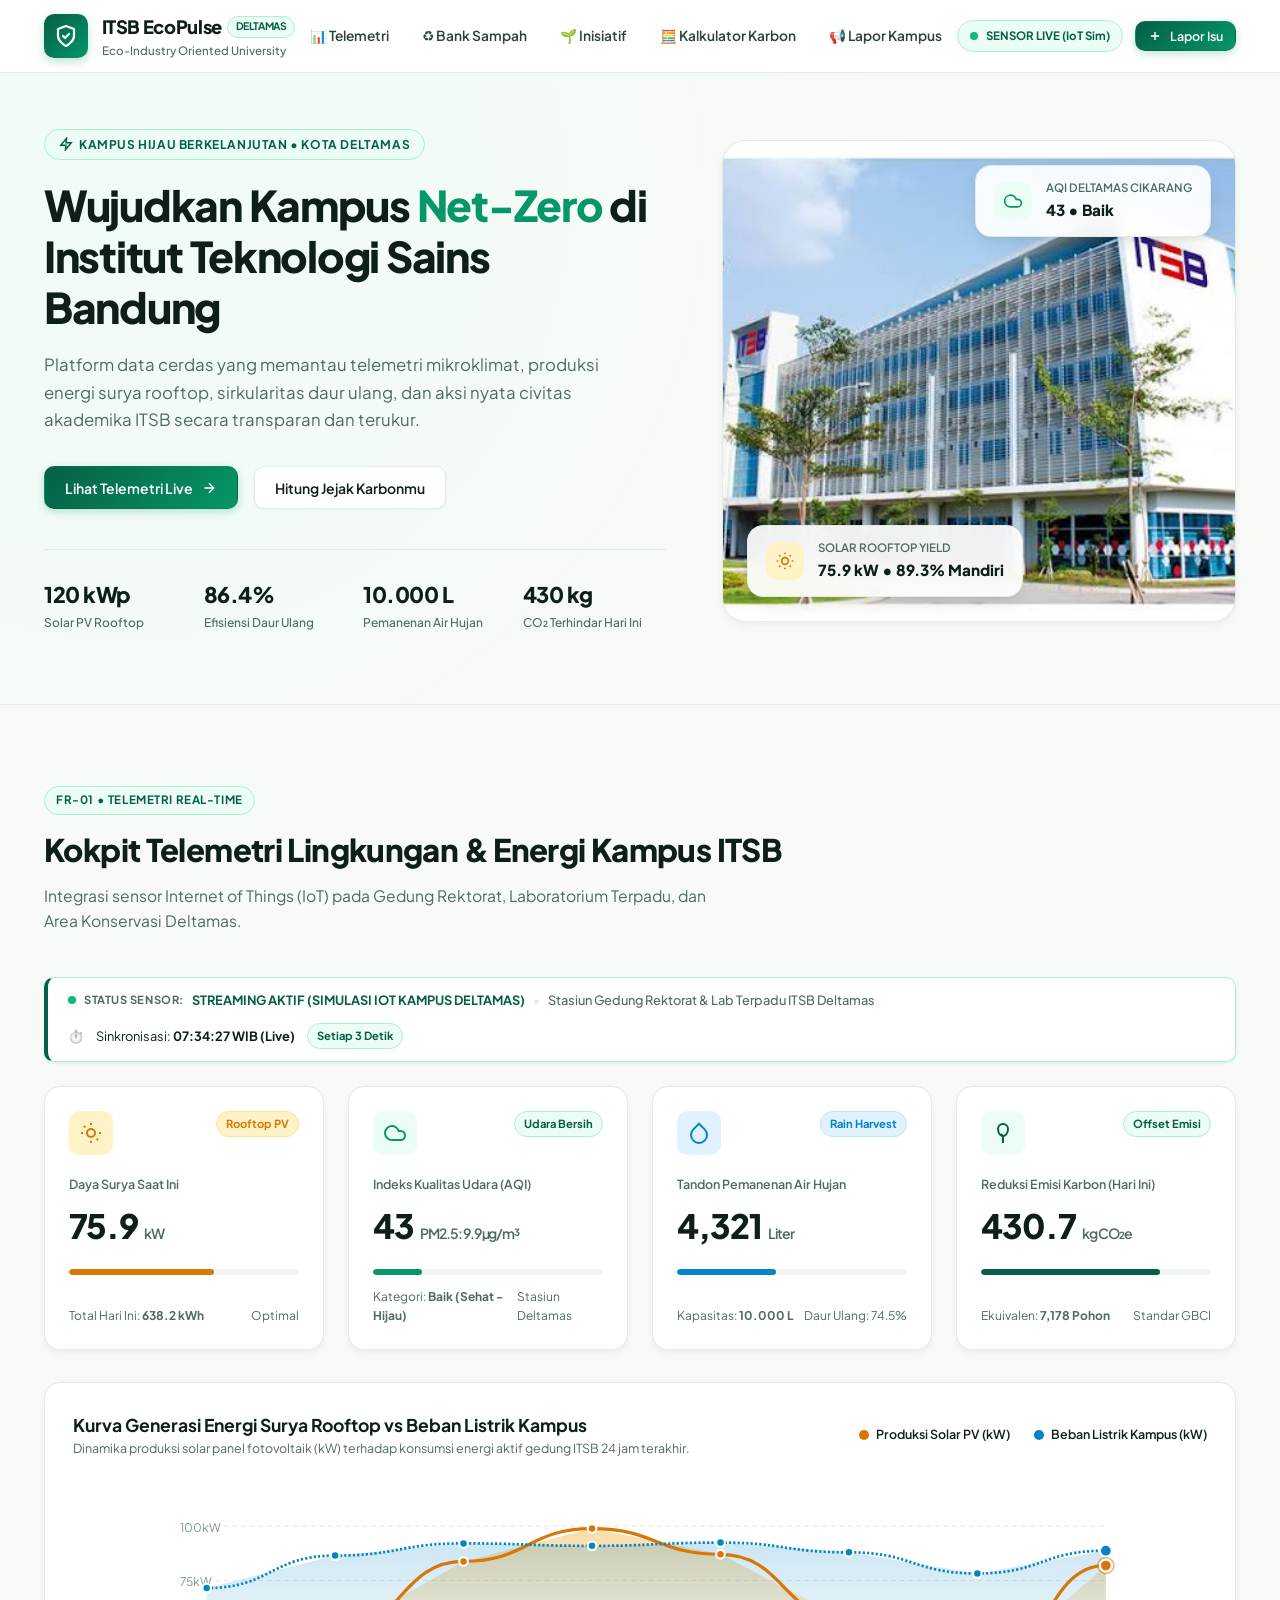
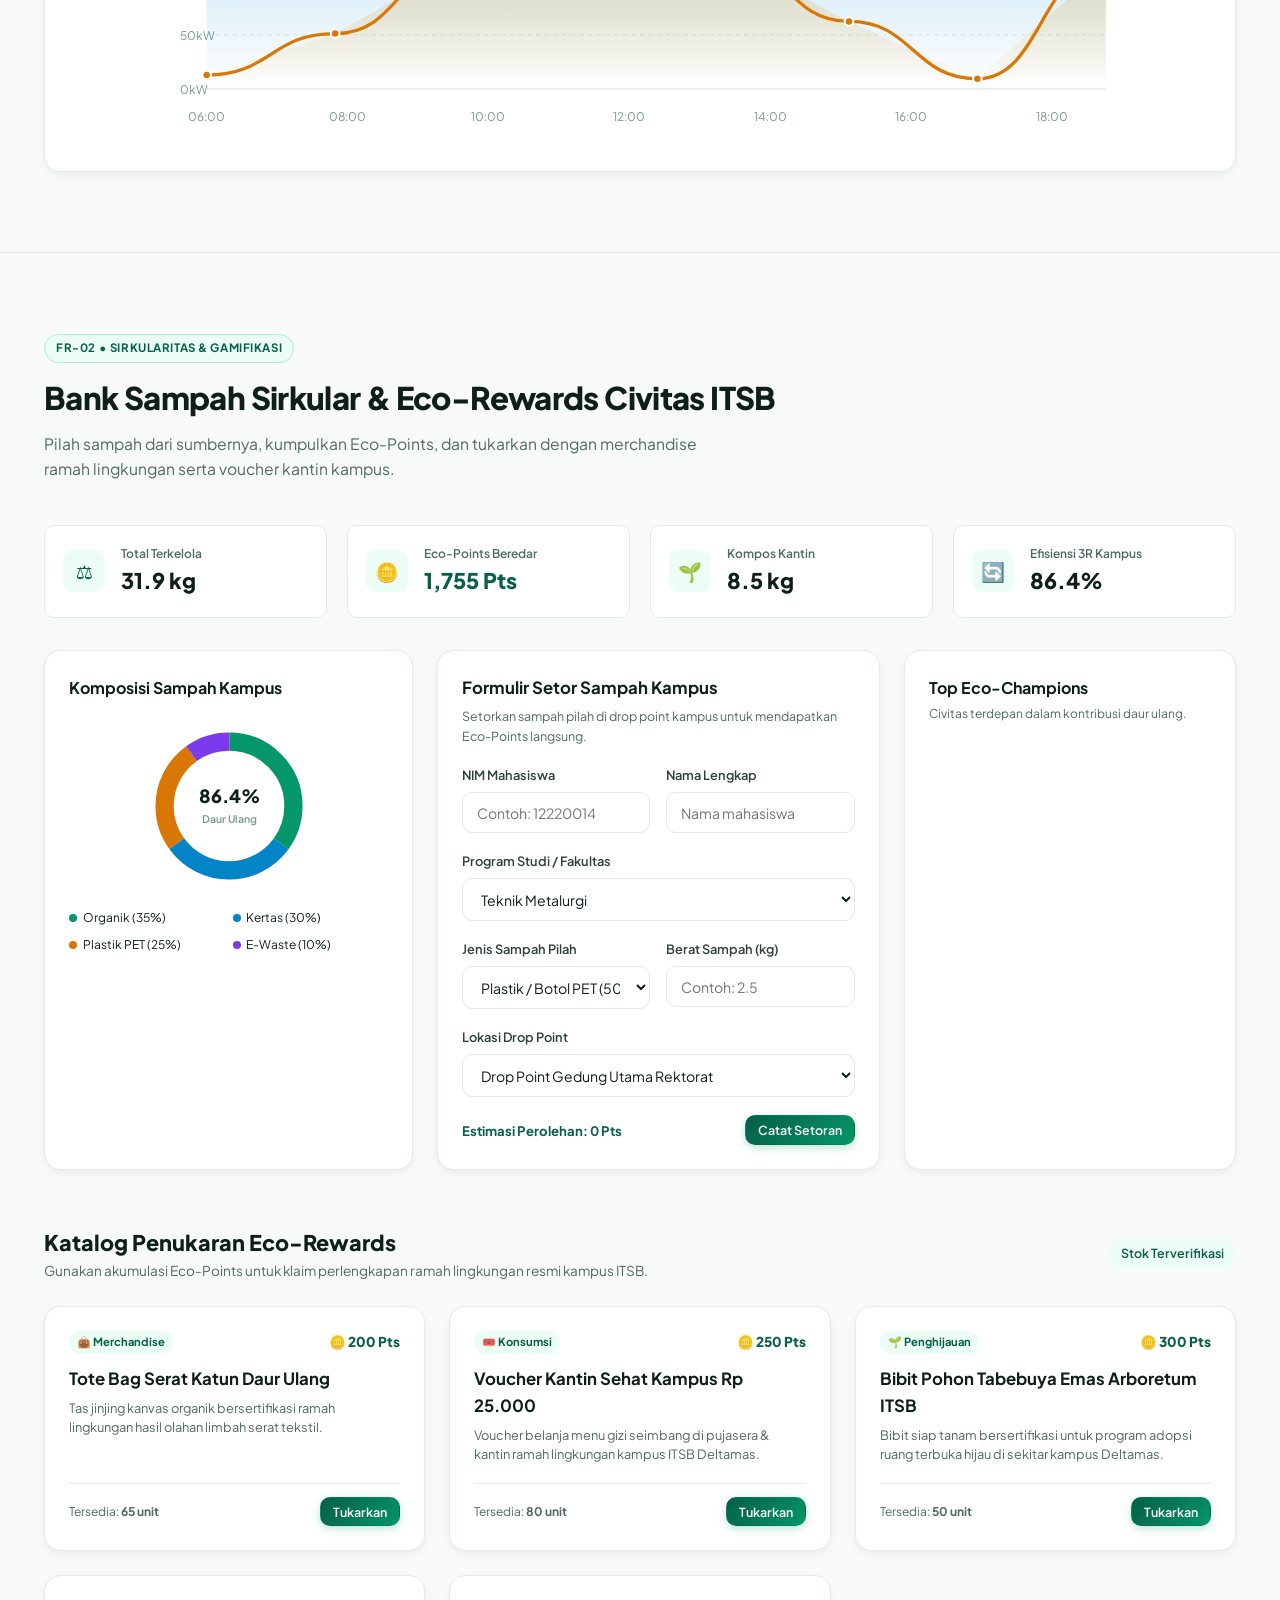
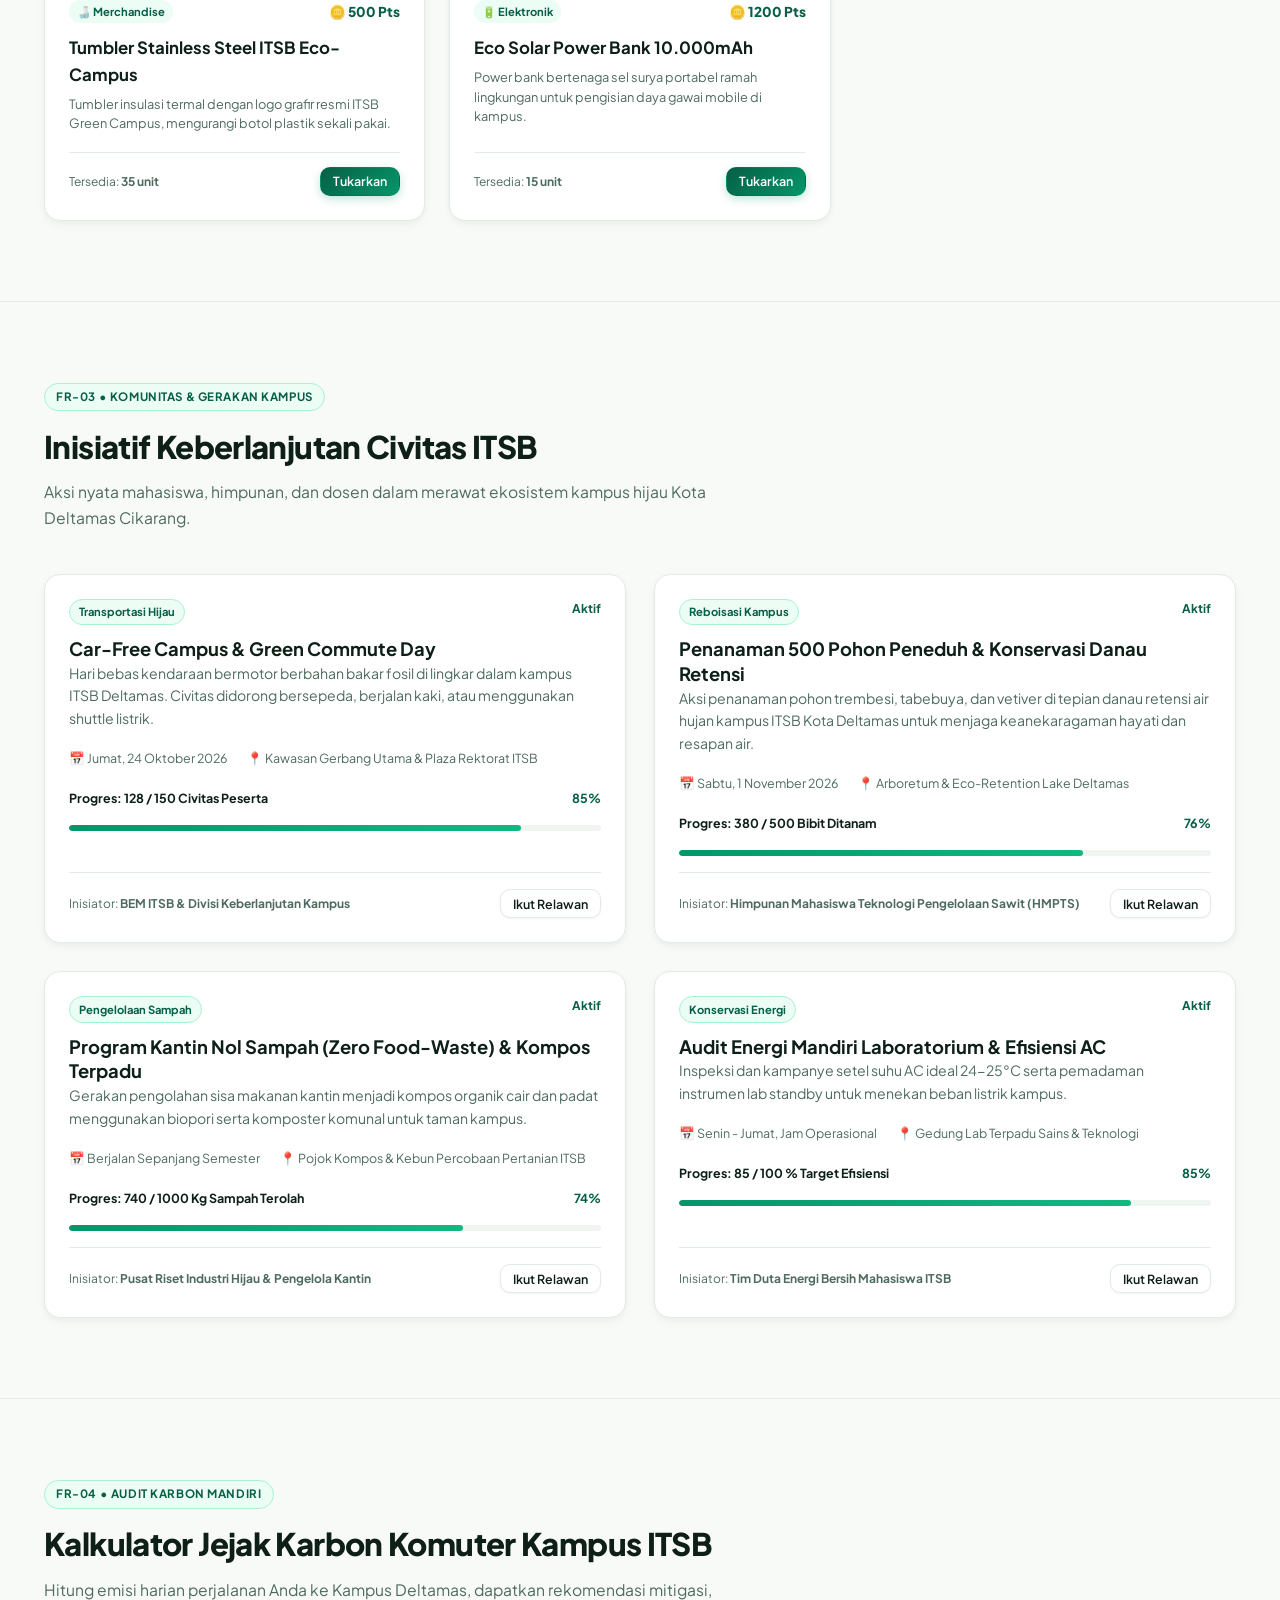
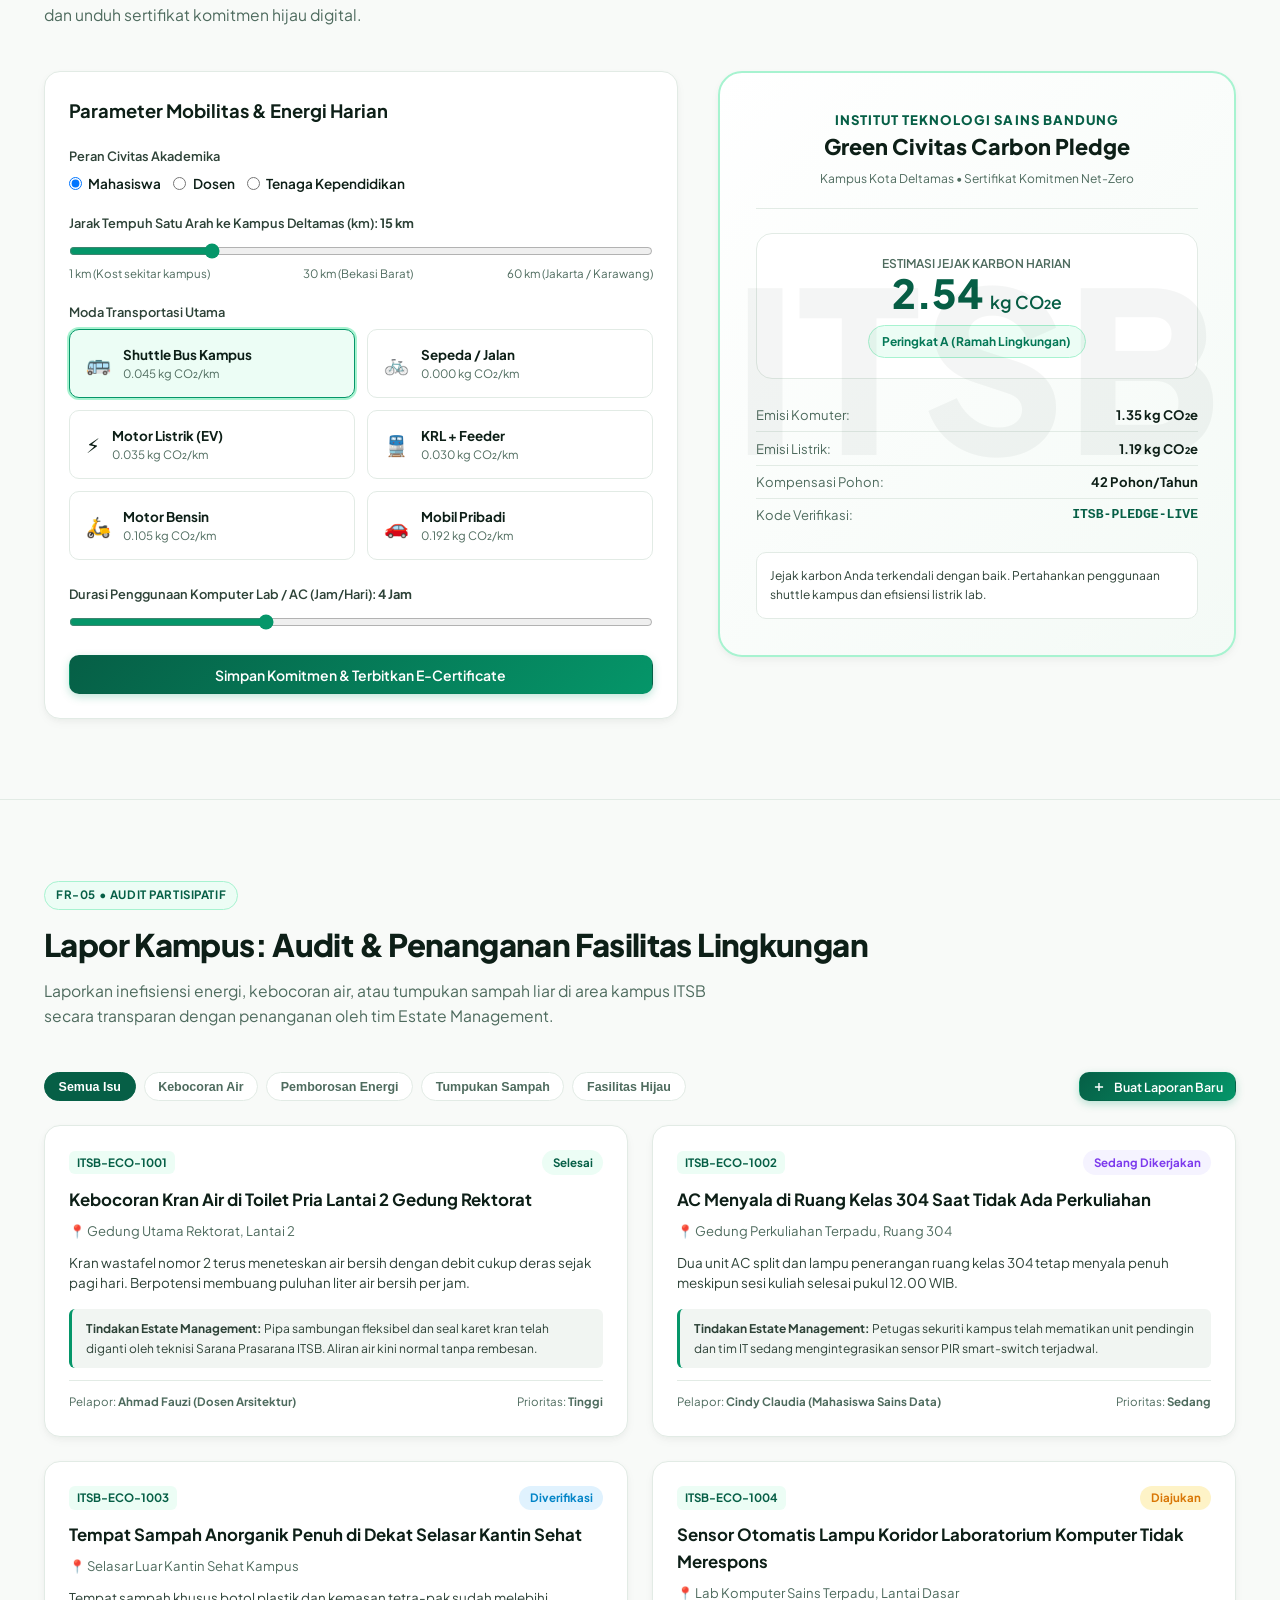
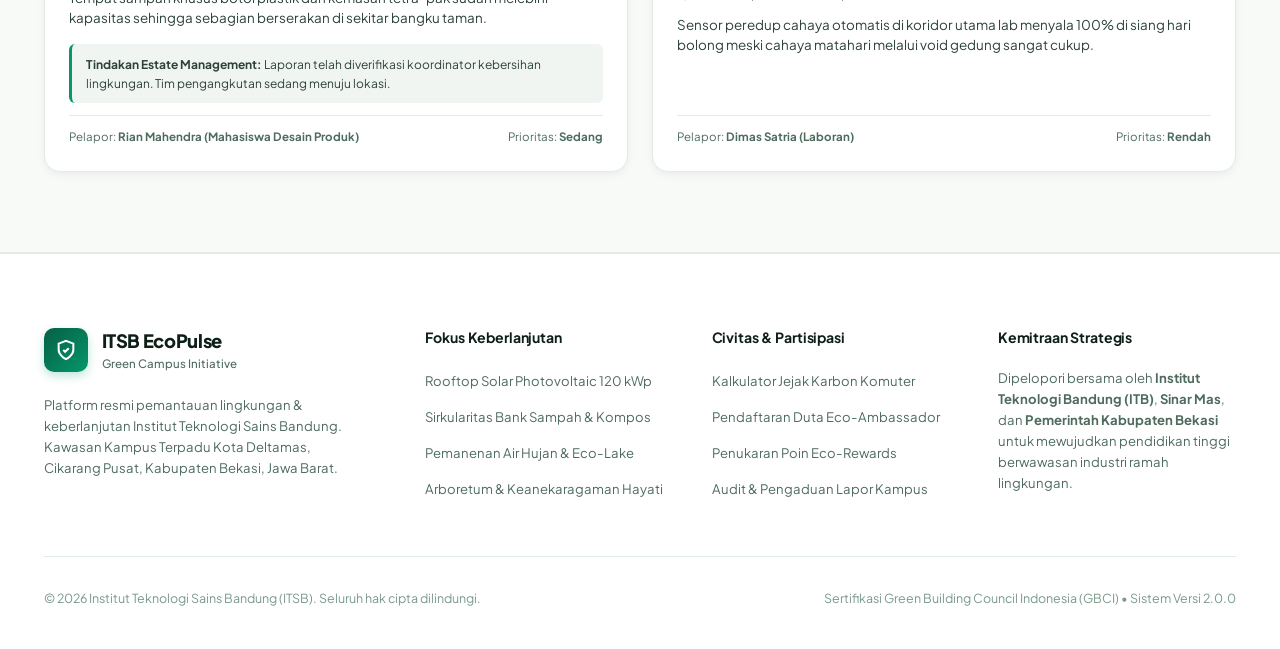
==== commit 9c18bf3a: "Merge pull request #3 from Zahran-Tsaqif-Rumendias/feat/voucher-qr-rewards Add files via upload" ====
--- a/itsb-ecopulse/static/index.html
+++ b/itsb-ecopulse/static/index.html
@@ -8,18 +8,6 @@
   <meta name="description"
     content="Sistem monitoring telemetri lingkungan cerdas, bank sampah sirkular, inisiatif hijau, dan kalkulator jejak karbon di kampus Institut Teknologi Sains Bandung (ITSB) Kota Deltamas Cikarang.">
   <link rel="stylesheet" href="css/style.css">
-  <!-- Cegah Flash of Unstyled Theme (FOUC) saat reload di Dark Mode -->
-  <script>
-    (function () {
-      try {
-        const savedTheme = localStorage.getItem("ecopulse-theme");
-        const systemPrefersDark = window.matchMedia("(prefers-color-scheme: dark)").matches;
-        if (savedTheme === "dark" || (!savedTheme && systemPrefersDark)) {
-          document.documentElement.classList.add("dark-mode");
-        }
-      } catch (e) {}
-    })();
-  </script>
 </head>
 
 <body>
@@ -52,27 +40,6 @@
           <li><a href="#calculator" class="nav-link" id="navCalculator">🧮 Kalkulator Karbon</a></li>
           <li><a href="#reports" class="nav-link" id="navReports">📢 Lapor Kampus</a></li>
         </ul>
-              <!-- Tombol Toggle Dark Mode (Sakelar Matahari / Bulan) -->
-        <button type="button" class="theme-toggle-btn" id="themeToggleBtn" aria-label="Beralih Mode Gelap/Terang" title="Beralih Mode Gelap/Terang">
-          <span class="theme-icon sun-icon" aria-hidden="true">
-            <svg width="18" height="18" viewBox="0 0 24 24" fill="none" stroke="currentColor" stroke-width="2" stroke-linecap="round" stroke-linejoin="round">
-              <circle cx="12" cy="12" r="5"></circle>
-              <line x1="12" y1="1" x2="12" y2="3"></line>
-              <line x1="12" y1="21" x2="12" y2="23"></line>
-              <line x1="4.22" y1="4.22" x2="5.64" y2="5.64"></line>
-              <line x1="18.36" y1="18.36" x2="19.78" y2="19.78"></line>
-              <line x1="1" y1="12" x2="3" y2="12"></line>
-              <line x1="21" y1="12" x2="23" y2="12"></line>
-              <line x1="4.22" y1="19.78" x2="5.64" y2="18.36"></line>
-              <line x1="18.36" y1="5.64" x2="19.78" y2="4.22"></line>
-            </svg>
-          </span>
-          <span class="theme-icon moon-icon" aria-hidden="true">
-            <svg width="18" height="18" viewBox="0 0 24 24" fill="none" stroke="currentColor" stroke-width="2" stroke-linecap="round" stroke-linejoin="round">
-              <path d="M21 12.79A9 9 0 1 1 11.21 3 7 7 0 0 0 21 12.79z"></path>
-            </svg>
-          </span>
-        </button>
       </nav>
 
       <div class="nav-cta-group">
@@ -925,47 +892,6 @@
               placeholder="Jelaskan kondisi kebocoran atau inefisiensi yang Anda temukan..." required></textarea>
           </div>
 
-          <!-- Foto Bukti Lapangan (Upload & Preview) -->
-          <div class="form-group">
-            <label class="form-label">Foto Bukti Lapangan (Opsional)</label>
-            <div class="file-dropzone" id="reportDropzone">
-              <input type="file" id="repPhoto" accept="image/png, image/jpeg, image/jpg" class="file-dropzone-input">
-              <div class="dropzone-content">
-                <div class="dropzone-icon">
-                  <svg width="24" height="24" viewBox="0 0 24 24" fill="none" stroke="currentColor" stroke-width="2"
-                    stroke-linecap="round" stroke-linejoin="round">
-                    <rect x="3" y="3" width="18" height="18" rx="2" ry="2" />
-                    <circle cx="8.5" cy="8.5" r="1.5" />
-                    <polyline points="21 15 16 10 5 21" />
-                  </svg>
-                </div>
-                <div class="dropzone-title">Unggah Foto Bukti Lapangan (Opsional - JPG/PNG)</div>
-                <div class="dropzone-hint">Seret & lepas foto di sini, atau <span class="dropzone-browse">Pilih Berkas</span></div>
-              </div>
-            </div>
-
-            <div class="photo-preview-wrapper" id="photoPreviewWrapper" style="display: none;">
-              <div class="photo-preview-card">
-                <img id="photoPreviewImg" class="photo-preview-thumb" src="" alt="Thumbnail Foto Bukti">
-                <div class="photo-preview-details">
-                  <div class="photo-preview-filename" id="photoPreviewName">foto-bukti.jpg</div>
-                  <div class="photo-preview-meta">
-                    <span id="photoPreviewSize" class="photo-preview-size">0 KB</span>
-                    <span class="photo-preview-badge">Bukti Terlampir</span>
-                  </div>
-                </div>
-                <button type="button" class="btn-remove-photo" id="btnRemovePhoto" title="Hapus atau pilih foto lain">
-                  <svg width="14" height="14" viewBox="0 0 24 24" fill="none" stroke="currentColor" stroke-width="2"
-                    stroke-linecap="round" stroke-linejoin="round">
-                    <line x1="18" y1="6" x2="6" y2="18"></line>
-                    <line x1="6" y1="6" x2="18" y2="18"></line>
-                  </svg>
-                  Hapus / Ganti Foto
-                </button>
-              </div>
-            </div>
-          </div>
-
           <div class="form-row">
             <div class="form-group">
               <label class="form-label" for="repName">Nama Pelapor</label>
--- a/itsb-ecopulse/static/css/style.css
+++ b/itsb-ecopulse/static/css/style.css
@@ -43,8 +43,10 @@
 
   /* Shadows & Elevation */
   --shadow-subtle: 0 1px 3px rgba(13, 31, 23, 0.05);
+  --shadow-sm: 0 1px 4px rgba(13, 31, 23, 0.06), 0 1px 2px rgba(13, 31, 23, 0.04);
   --shadow-card: 0 4px 12px -2px rgba(13, 31, 23, 0.05), 0 2px 6px -1px rgba(13, 31, 23, 0.03);
   --shadow-card-hover: 0 12px 24px -4px rgba(13, 31, 23, 0.08), 0 4px 8px -2px rgba(13, 31, 23, 0.04);
+  --shadow-dropdown: 0 8px 20px -4px rgba(13, 31, 23, 0.10), 0 4px 8px -2px rgba(13, 31, 23, 0.06);
   --shadow-modal: 0 20px 35px -10px rgba(13, 31, 23, 0.18), 0 10px 15px -5px rgba(13, 31, 23, 0.08);
 
   /* Radius */
@@ -1659,387 +1661,3 @@
   .reports-grid { grid-template-columns: 1fr; }
   .footer-grid { grid-template-columns: 1fr; }
 }
-
-/* ----------------- THEME TOGGLE BUTTON ----------------- */
-.theme-toggle-btn {
-  display: inline-flex;
-  align-items: center;
-  justify-content: center;
-  width: 38px;
-  height: 38px;
-  border-radius: var(--radius-full);
-  border: 1px solid var(--color-border-hairline);
-  background-color: var(--color-surface);
-  color: var(--color-ink);
-  cursor: pointer;
-  flex-shrink: 0;
-  transition: background-color var(--transition-fast), border-color var(--transition-fast), transform var(--transition-fast), box-shadow var(--transition-fast);
-  box-shadow: var(--shadow-subtle);
-  position: relative;
-  overflow: hidden;
-}
-
-.theme-toggle-btn:hover {
-  background-color: var(--color-surface-hover);
-  border-color: var(--color-accent-border);
-  transform: scale(1.05);
-  box-shadow: var(--shadow-card);
-}
-
-.theme-toggle-btn:active {
-  transform: scale(0.95);
-}
-
-.theme-icon {
-  display: flex;
-  align-items: center;
-  justify-content: center;
-  transition: transform var(--transition-fast), opacity var(--transition-fast);
-}
-
-/* Light mode defaults: show moon (switch to dark), hide sun */
-.theme-icon.sun-icon {
-  display: none;
-  color: var(--color-solar-amber);
-}
-
-.theme-icon.moon-icon {
-  display: flex;
-  color: var(--color-ink-muted);
-}
-
-/* Dark mode active: show sun (switch to light), hide moon */
-body.dark-mode .theme-icon.sun-icon,
-:root.dark-mode .theme-icon.sun-icon {
-  display: flex;
-}
-
-body.dark-mode .theme-icon.moon-icon,
-:root.dark-mode .theme-icon.moon-icon {
-  display: none;
-}
-
-/* ----------------- REPORT PHOTO UPLOAD & PREVIEW ----------------- */
-.file-dropzone {
-  border: 2px dashed var(--color-border-strong);
-  border-radius: var(--radius-md);
-  padding: 1.5rem 1rem;
-  text-align: center;
-  cursor: pointer;
-  background-color: var(--color-canvas-subtle);
-  transition: all var(--transition-fast);
-  position: relative;
-}
-
-.file-dropzone:hover,
-.file-dropzone.dragover {
-  border-color: var(--color-accent-emerald);
-  background-color: var(--color-accent-light);
-}
-
-.file-dropzone-input {
-  position: absolute;
-  top: 0;
-  left: 0;
-  width: 100%;
-  height: 100%;
-  opacity: 0;
-  cursor: pointer;
-}
-
-.dropzone-content {
-  pointer-events: none;
-}
-
-.dropzone-icon {
-  color: var(--color-accent-emerald);
-  margin-bottom: 0.5rem;
-}
-
-.dropzone-title {
-  font-size: 0.9rem;
-  font-weight: 600;
-  color: var(--color-ink);
-  margin-bottom: 0.25rem;
-}
-
-.dropzone-hint {
-  font-size: 0.75rem;
-  color: var(--color-ink-muted);
-}
-
-.dropzone-browse {
-  color: var(--color-accent-emerald);
-  text-decoration: underline;
-  font-weight: 600;
-}
-
-.photo-preview-wrapper {
-  margin-top: 0.75rem;
-}
-
-.photo-preview-card {
-  display: flex;
-  align-items: center;
-  gap: 0.75rem;
-  padding: 0.75rem;
-  background-color: var(--color-surface);
-  border: 1px solid var(--color-border-hairline);
-  border-radius: var(--radius-md);
-}
-
-.photo-preview-thumb {
-  width: 52px;
-  height: 52px;
-  object-fit: cover;
-  border-radius: var(--radius-sm);
-  border: 1px solid var(--color-border-hairline);
-}
-
-.photo-preview-details {
-  flex: 1;
-  min-width: 0;
-}
-
-.photo-preview-filename {
-  font-size: 0.85rem;
-  font-weight: 600;
-  color: var(--color-ink);
-  white-space: nowrap;
-  overflow: hidden;
-  text-overflow: ellipsis;
-}
-
-.photo-preview-meta {
-  display: flex;
-  align-items: center;
-  gap: 0.5rem;
-  margin-top: 0.2rem;
-}
-
-.photo-preview-size {
-  font-size: 0.75rem;
-  color: var(--color-ink-muted);
-}
-
-.photo-preview-badge {
-  font-size: 0.65rem;
-  font-weight: 700;
-  padding: 0.15rem 0.4rem;
-  border-radius: var(--radius-full);
-  background-color: var(--color-accent-light);
-  color: var(--color-accent-forest);
-}
-
-.btn-remove-photo {
-  display: inline-flex;
-  align-items: center;
-  gap: 0.35rem;
-  padding: 0.4rem 0.65rem;
-  font-size: 0.75rem;
-  font-weight: 600;
-  color: var(--color-alert-rose);
-  background-color: var(--color-alert-light);
-  border: 1px solid rgba(225, 29, 72, 0.2);
-  border-radius: var(--radius-sm);
-  cursor: pointer;
-  transition: all var(--transition-fast);
-}
-
-.btn-remove-photo:hover {
-  background-color: var(--color-alert-rose);
-  color: #ffffff;
-}
-
-/* ----------------- ELEGANT FLOATING TOAST NOTIFICATIONS ----------------- */
-.toast-container {
-  position: fixed;
-  bottom: 1.5rem;
-  right: 1.5rem;
-  z-index: 9999;
-  display: flex;
-  flex-direction: column;
-  gap: 0.65rem;
-  pointer-events: none;
-  max-width: 420px;
-  width: calc(100% - 3rem);
-}
-
-.toast {
-  pointer-events: auto;
-  position: relative;
-  display: flex;
-  align-items: flex-start;
-  gap: 0.75rem;
-  background-color: var(--color-surface);
-  border: 1px solid var(--color-border-hairline);
-  border-radius: var(--radius-md);
-  box-shadow: var(--shadow-modal);
-  padding: 0.85rem 1rem 1rem 1rem;
-  overflow: hidden;
-  animation: toastSlideIn 0.35s cubic-bezier(0.16, 1, 0.3, 1) forwards;
-  transition: transform var(--transition-fast), opacity var(--transition-fast);
-}
-
-.toast.toast-hiding {
-  animation: toastSlideOut 0.3s cubic-bezier(0.7, 0, 0.84, 0) forwards;
-}
-
-@keyframes toastSlideIn {
-  from {
-    opacity: 0;
-    transform: translateY(20px) scale(0.95);
-  }
-  to {
-    opacity: 1;
-    transform: translateY(0) scale(1);
-  }
-}
-
-@keyframes toastSlideOut {
-  from {
-    opacity: 1;
-    transform: translateY(0) scale(1);
-  }
-  to {
-    opacity: 0;
-    transform: translateY(12px) scale(0.92);
-  }
-}
-
-.toast-icon {
-  display: flex;
-  align-items: center;
-  justify-content: center;
-  width: 32px;
-  height: 32px;
-  border-radius: var(--radius-full);
-  flex-shrink: 0;
-  margin-top: 0.1rem;
-}
-
-.toast-content {
-  flex: 1;
-  min-width: 0;
-}
-
-.toast-title {
-  font-size: 0.85rem;
-  font-weight: 700;
-  color: var(--color-ink);
-  line-height: 1.25;
-  margin-bottom: 0.2rem;
-}
-
-.toast-message {
-  font-size: 0.8rem;
-  color: var(--color-ink-secondary);
-  line-height: 1.4;
-  word-break: break-word;
-}
-
-.toast-close {
-  display: flex;
-  align-items: center;
-  justify-content: center;
-  width: 24px;
-  height: 24px;
-  border: none;
-  background: transparent;
-  color: var(--color-ink-subtle);
-  border-radius: var(--radius-sm);
-  cursor: pointer;
-  padding: 0;
-  flex-shrink: 0;
-  transition: background-color var(--transition-fast), color var(--transition-fast);
-}
-
-.toast-close:hover {
-  background-color: var(--color-canvas-subtle);
-  color: var(--color-ink);
-}
-
-.toast-progress {
-  position: absolute;
-  bottom: 0;
-  left: 0;
-  right: 0;
-  height: 3px;
-  background-color: rgba(0, 0, 0, 0.05);
-}
-
-.toast-progress-bar {
-  height: 100%;
-  width: 100%;
-  transform-origin: left;
-}
-
-/* Toast variants */
-.toast-success {
-  border-left: 4px solid var(--color-accent-emerald);
-}
-.toast-success .toast-icon {
-  background-color: var(--color-accent-light);
-  color: var(--color-accent-forest);
-}
-.toast-success .toast-progress-bar {
-  background-color: var(--color-accent-emerald);
-}
-
-.toast-error {
-  border-left: 4px solid var(--color-alert-rose);
-}
-.toast-error .toast-icon {
-  background-color: var(--color-alert-light);
-  color: var(--color-alert-rose);
-}
-.toast-error .toast-progress-bar {
-  background-color: var(--color-alert-rose);
-}
-
-.toast-info {
-  border-left: 4px solid var(--color-water-cyan);
-}
-.toast-info .toast-icon {
-  background-color: var(--color-water-light);
-  color: var(--color-water-cyan);
-}
-.toast-info .toast-progress-bar {
-  background-color: var(--color-water-cyan);
-}
-
-.toast-warning {
-  border-left: 4px solid var(--color-solar-amber);
-}
-.toast-warning .toast-icon {
-  background-color: var(--color-solar-light);
-  color: var(--color-solar-amber);
-}
-.toast-warning .toast-progress-bar {
-  background-color: var(--color-solar-amber);
-}
-
-/* Dark mode specific tweaks for cards, inputs, and tickets */
-body.dark-mode .voucher-ticket-card {
-  background-color: #122019;
-  border-color: #223b2f;
-}
-body.dark-mode .voucher-ticket-header {
-  background: linear-gradient(135deg, rgba(6, 95, 70, 0.3) 0%, rgba(16, 185, 129, 0.15) 100%);
-  border-bottom-color: #223b2f;
-}
-body.dark-mode .voucher-qr-wrapper {
-  background-color: #ffffff;
-}
-body.dark-mode .voucher-instructions {
-  background-color: rgba(18, 32, 25, 0.7);
-  border-color: #223b2f;
-}
-body.dark-mode .telemetry-live-strip {
-  background-color: #16261f;
-  border-color: rgba(16, 185, 129, 0.3);
-}
-body.dark-mode .redeem-summary-card {
-  background-color: #122019;
-  border-color: #223b2f;
-}
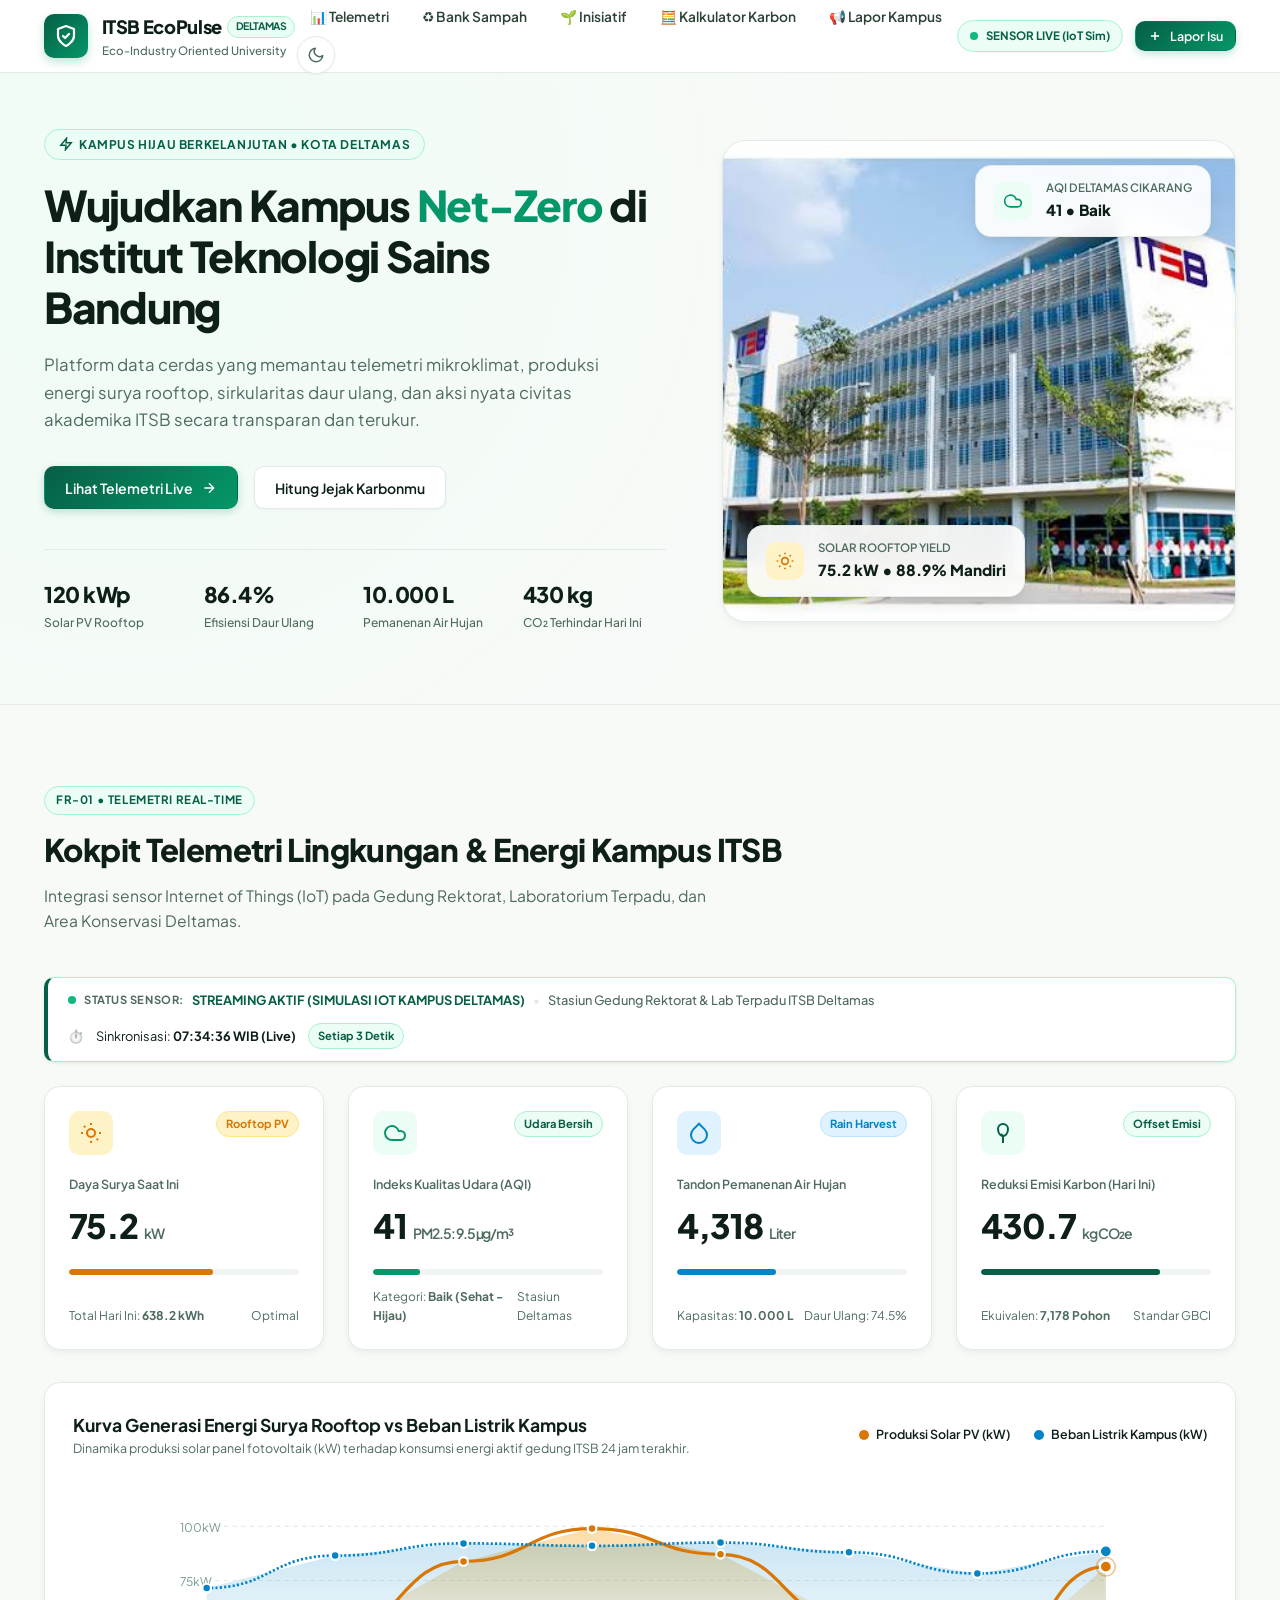
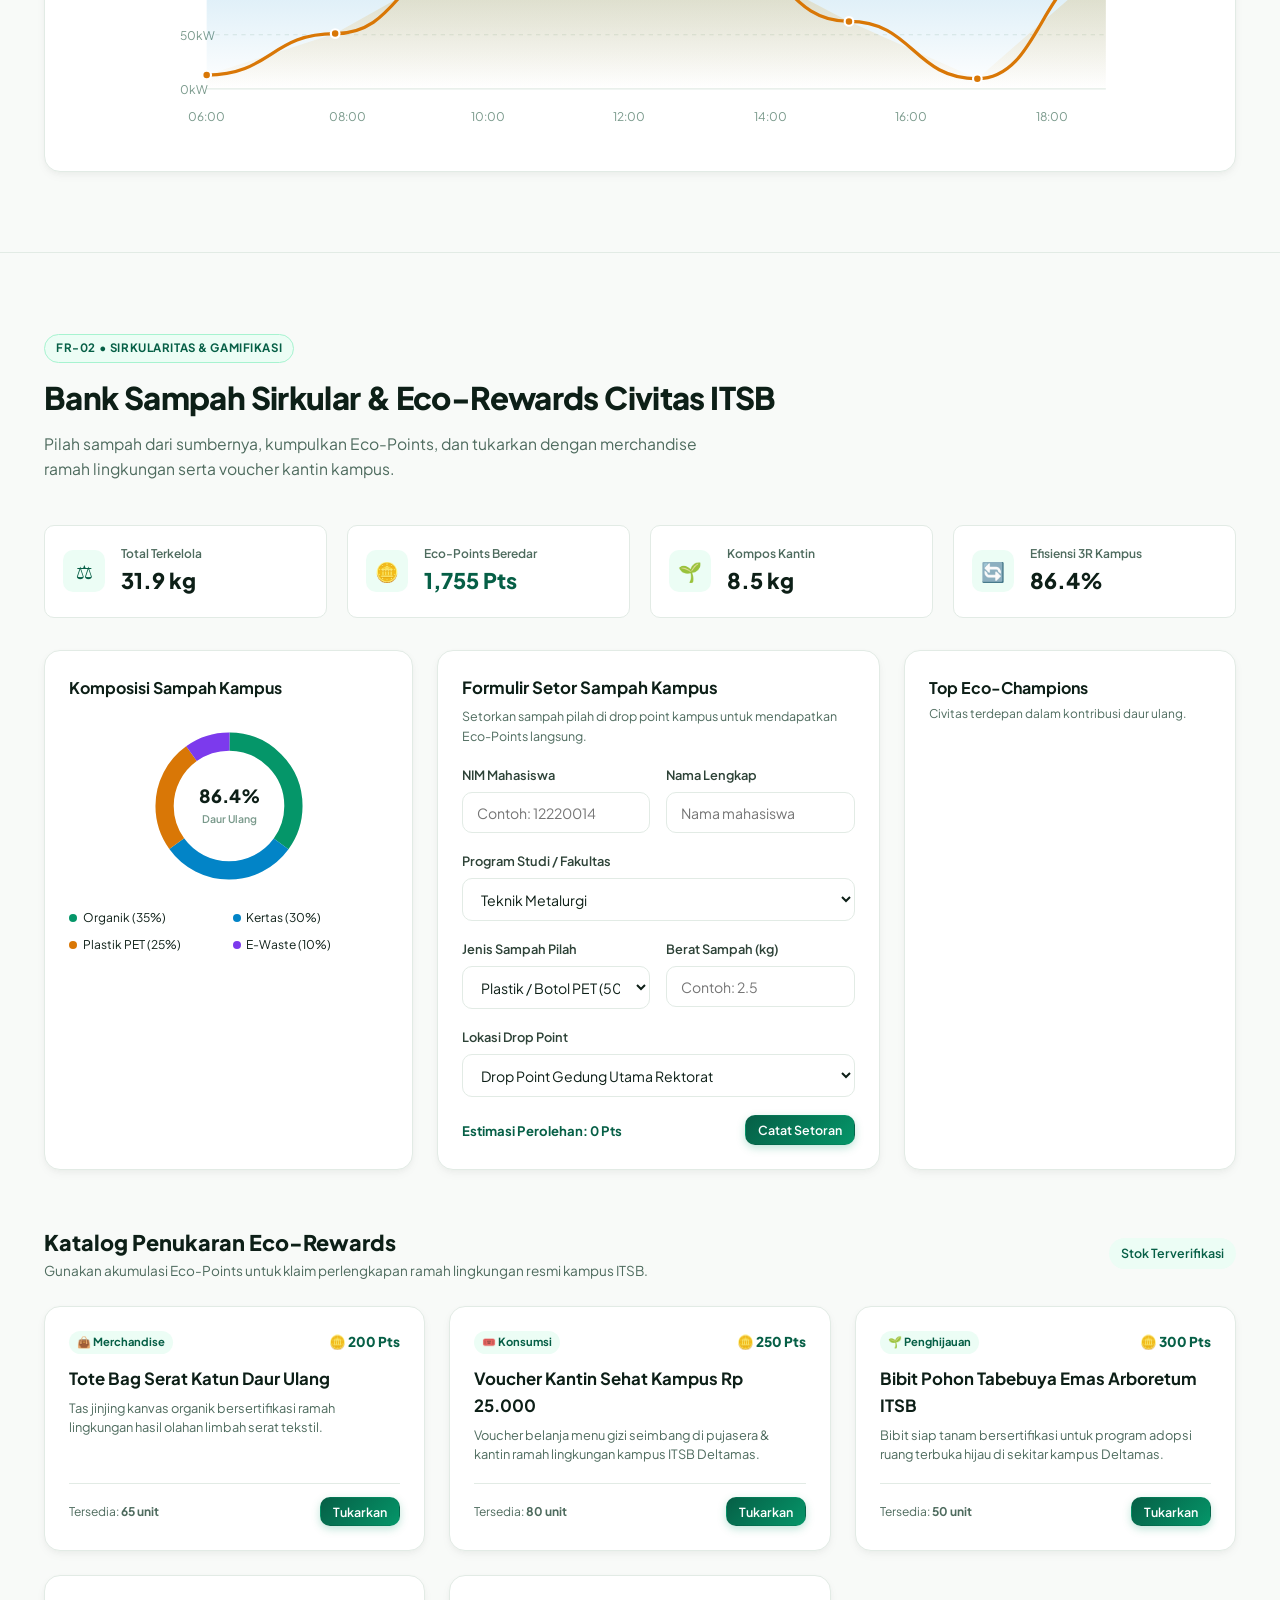
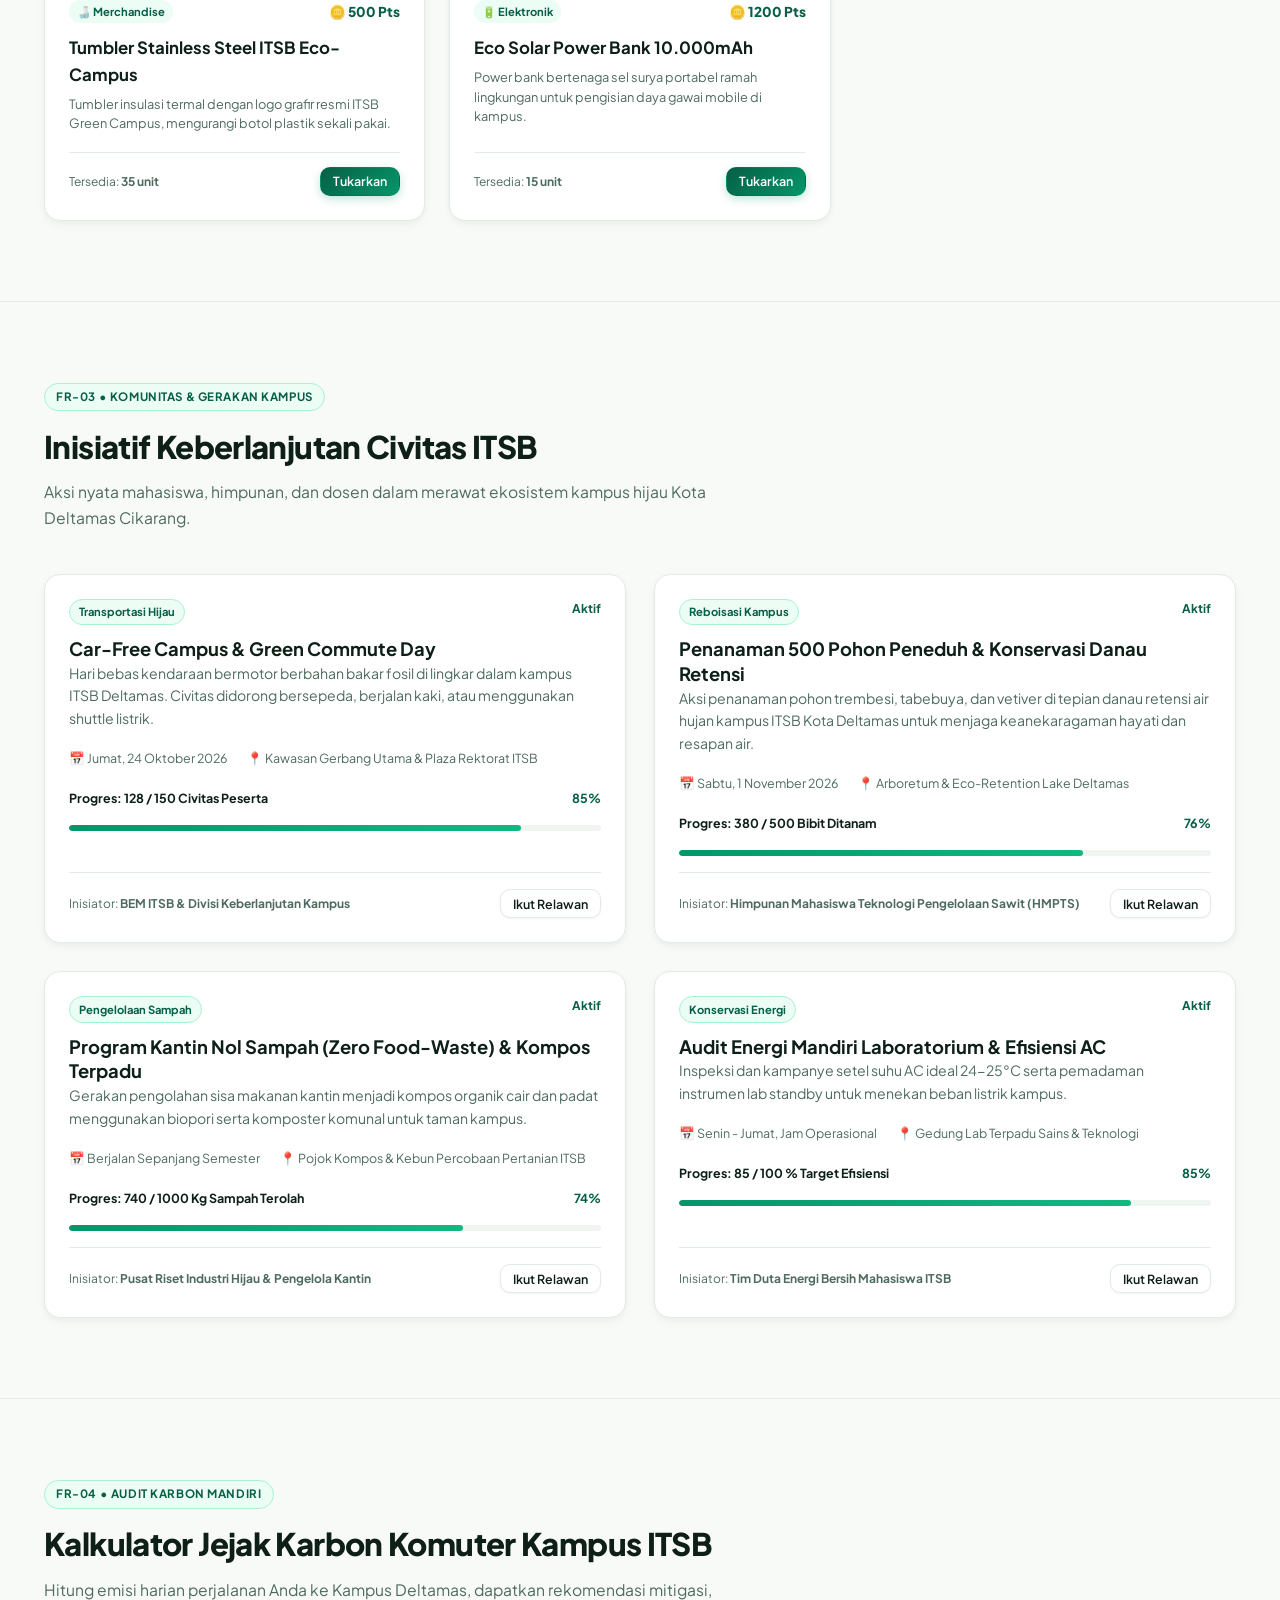
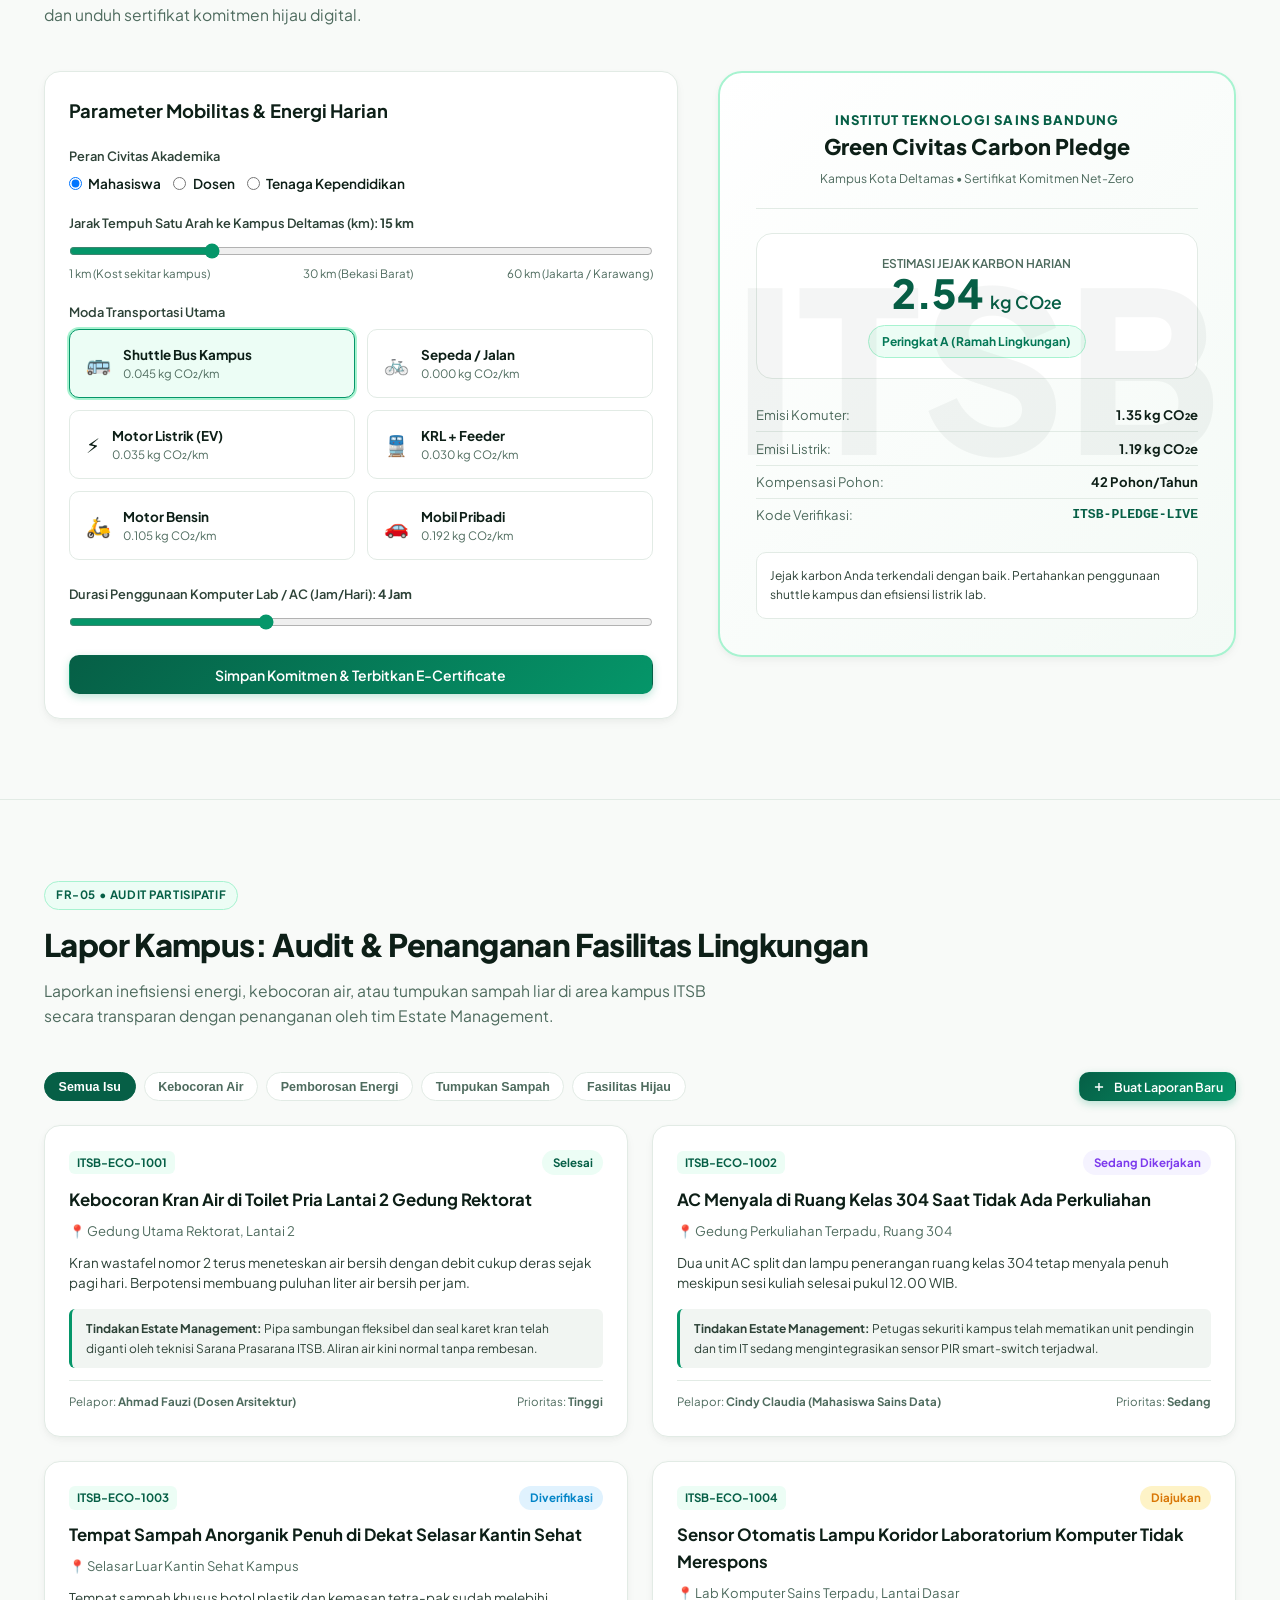
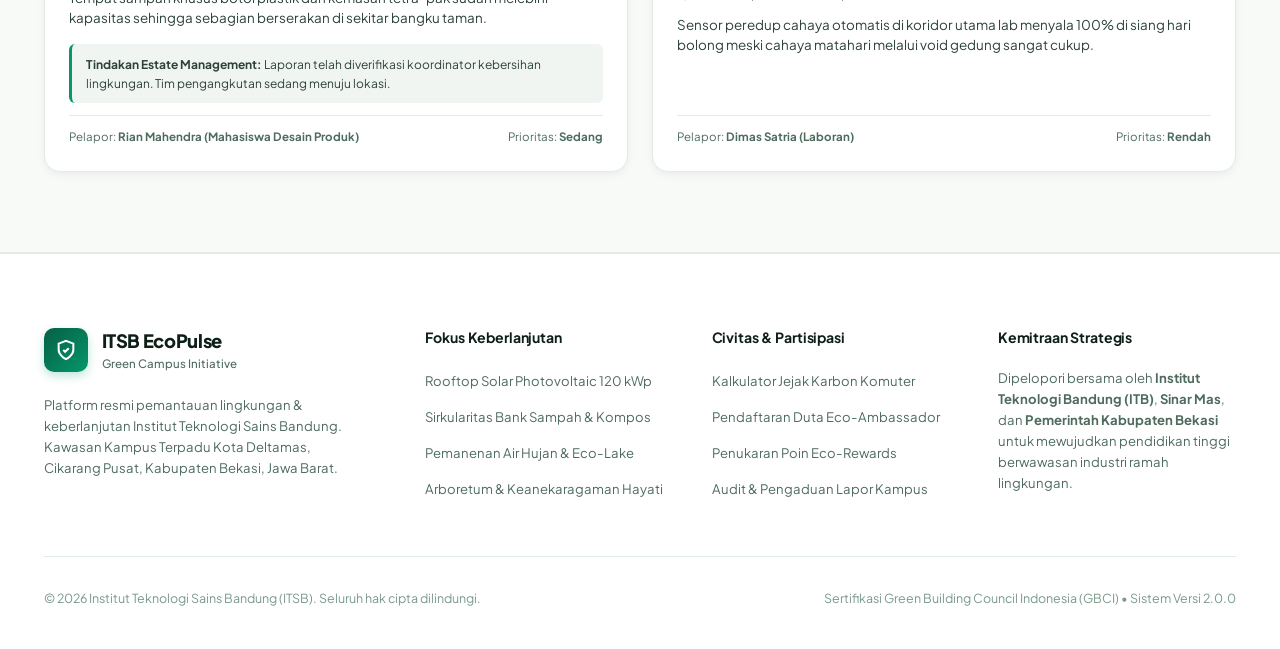
==== commit 099770e5: "merge: resolve conflicts between origin/main and feat/toast-and-darkmode" ====
--- a/itsb-ecopulse/static/index.html
+++ b/itsb-ecopulse/static/index.html
@@ -1,1140 +1,1213 @@
-<!DOCTYPE html>
-<html lang="id">
-
-<head>
-  <meta charset="UTF-8">
-  <meta name="viewport" content="width=device-width, initial-scale=1.0">
-  <title>ITSB EcoPulse — Platform Keberlanjutan & Kampus Hijau Institut Teknologi Sains Bandung</title>
-  <meta name="description"
-    content="Sistem monitoring telemetri lingkungan cerdas, bank sampah sirkular, inisiatif hijau, dan kalkulator jejak karbon di kampus Institut Teknologi Sains Bandung (ITSB) Kota Deltamas Cikarang.">
-  <link rel="stylesheet" href="css/style.css">
-</head>
-
-<body>
-
-  <!-- Site Header -->
-  <header class="site-header" id="siteHeader">
-    <div class="container nav-wrapper">
-      <a href="#hero" class="brand-group" id="brandLogo">
-        <div class="brand-emblem">
-          <svg width="24" height="24" viewBox="0 0 24 24" fill="none" stroke="currentColor" stroke-width="2.2"
-            stroke-linecap="round" stroke-linejoin="round">
-            <path d="M12 22s8-4 8-10V5l-8-3-8 3v7c0 6 8 10 8 10z" />
-            <path d="M9 12l2 2 4-4" />
-          </svg>
-        </div>
-        <div class="brand-text-col">
-          <div class="brand-name">
-            ITSB EcoPulse
-            <span class="brand-badge">DELTAMAS</span>
-          </div>
-          <span class="brand-subtitle">Eco-Industry Oriented University</span>
-        </div>
-      </a>
-
-      <nav aria-label="Navigasi Utama">
-        <ul class="nav-links">
-          <li><a href="#telemetry" class="nav-link active" id="navTelemetry">📊 Telemetri</a></li>
-          <li><a href="#waste" class="nav-link" id="navWaste">♻️ Bank Sampah</a></li>
-          <li><a href="#initiatives" class="nav-link" id="navInitiatives">🌱 Inisiatif</a></li>
-          <li><a href="#calculator" class="nav-link" id="navCalculator">🧮 Kalkulator Karbon</a></li>
-          <li><a href="#reports" class="nav-link" id="navReports">📢 Lapor Kampus</a></li>
-        </ul>
-      </nav>
-
-      <div class="nav-cta-group">
-        <div class="live-indicator" id="liveSensorStatus">
-          <span class="pulse-dot"></span>
-          <span>SENSOR LIVE</span>
-        </div>
-        <button class="btn btn-primary btn-sm" id="btnQuickReport" onclick="openModal('reportModal')">
-          <svg width="14" height="14" viewBox="0 0 24 24" fill="none" stroke="currentColor" stroke-width="2.5">
-            <path d="M12 5v14M5 12h14" />
-          </svg>
-          Lapor Isu
-        </button>
-      </div>
-    </div>
-  </header>
-
-  <main>
-    <!-- HERO SECTION -->
-    <section class="hero-section" id="hero">
-      <div class="container hero-grid">
-        <div class="hero-text-col">
-          <div class="hero-tag">
-            <svg width="14" height="14" viewBox="0 0 24 24" fill="none" stroke="currentColor" stroke-width="2.5">
-              <polygon points="13 2 3 14 12 14 11 22 21 10 12 10 13 2" />
-            </svg>
-            Kampus Hijau Berkelanjutan • Kota Deltamas
-          </div>
-          <h1 class="hero-title">
-            Wujudkan Kampus <span class="highlight">Net-Zero</span> di Institut Teknologi Sains Bandung
-          </h1>
-          <p class="hero-description">
-            Platform data cerdas yang memantau telemetri mikroklimat, produksi energi surya rooftop, sirkularitas daur
-            ulang, dan aksi nyata civitas akademika ITSB secara transparan dan terukur.
-          </p>
-
-          <div class="hero-cta-bar">
-            <a href="#telemetry" class="btn btn-primary">
-              Lihat Telemetri Live
-              <svg width="16" height="16" viewBox="0 0 24 24" fill="none" stroke="currentColor" stroke-width="2">
-                <path d="M5 12h14M12 5l7 7-7 7" />
-              </svg>
-            </a>
-            <a href="#calculator" class="btn btn-secondary">
-              Hitung Jejak Karbonmu
-            </a>
-          </div>
-
-          <div class="hero-stats-ribbon">
-            <div class="hero-stat-item">
-              <span class="hero-stat-value" id="heroStatSolar">120 kWp</span>
-              <span class="hero-stat-label">Solar PV Rooftop</span>
-            </div>
-            <div class="hero-stat-item">
-              <span class="hero-stat-value" id="heroStatRecycle">86.4%</span>
-              <span class="hero-stat-label">Efisiensi Daur Ulang</span>
-            </div>
-            <div class="hero-stat-item">
-              <span class="hero-stat-value" id="heroStatWater">10.000 L</span>
-              <span class="hero-stat-label">Pemanenan Air Hujan</span>
-            </div>
-            <div class="hero-stat-item">
-              <span class="hero-stat-value" id="heroStatCarbon">430 kg</span>
-              <span class="hero-stat-label">CO₂ Terhindar Hari Ini</span>
-            </div>
-          </div>
-        </div>
-
-        <!-- Hero Visual (Google Imagen Bespoke Campus Image) -->
-        <div class="hero-visual-col">
-          <div class="hero-visual-frame">
-            <img src="assets/images/ITSB.jpg"
-              alt="Kampus Ramah Lingkungan Institut Teknologi Sains Bandung Deltamas Cikarang" class="hero-visual-img"
-              id="heroCampusImg">
-
-            <!-- Floating Live Telemetry Cards -->
-            <div class="hero-float-card hero-float-top">
-              <div class="float-icon" style="background:#ecfdf5; color:#059669;">
-                <svg width="20" height="20" viewBox="0 0 24 24" fill="none" stroke="currentColor" stroke-width="2">
-                  <path d="M17.5 19H9a7 7 0 1 1 6.71-9h1.79a4.5 4.5 0 1 1 0 9Z" />
-                </svg>
-              </div>
-              <div>
-                <div class="float-title">AQI DELTAMAS CIKARANG</div>
-                <div class="float-value" id="heroFloatAqi">41 • Baik (Sehat)</div>
-              </div>
-            </div>
-
-            <div class="hero-float-card hero-float-bottom">
-              <div class="float-icon" style="background:#fef3c7; color:#d97706;">
-                <svg width="20" height="20" viewBox="0 0 24 24" fill="none" stroke="currentColor" stroke-width="2">
-                  <circle cx="12" cy="12" r="4" />
-                  <path
-                    d="M12 2v2M12 20v2M4.93 4.93l1.41 1.41M17.66 17.66l1.41 1.41M2 12h2M20 12h2M6.34 17.66l-1.41 1.41M19.07 4.93l-1.41 1.41" />
-                </svg>
-              </div>
-              <div>
-                <div class="float-title">SOLAR ROOFTOP YIELD</div>
-                <div class="float-value" id="heroFloatSolar">76.2 kW • 89.6% Mandiri</div>
-              </div>
-            </div>
-          </div>
-        </div>
-      </div>
-    </section>
-
-    <!-- FR-01: TELEMETRI LINGKUNGAN KAMPUS -->
-    <section class="section-block" id="telemetry">
-      <div class="container">
-        <div class="section-header">
-          <div class="section-tag">FR-01 • Telemetri Real-Time</div>
-          <h2 class="section-title">Kokpit Telemetri Lingkungan & Energi Kampus ITSB</h2>
-          <p class="section-subtitle">
-            Integrasi sensor Internet of Things (IoT) pada Gedung Rektorat, Laboratorium Terpadu, dan Area Konservasi
-            Deltamas.
-          </p>
-        </div>
-
-        <!-- Live IoT Sensor Telemetry Status Strip -->
-        <div class="telemetry-live-strip">
-          <div class="telemetry-strip-left">
-            <span class="pulse-dot"></span>
-            <span class="strip-label">STATUS SENSOR:</span>
-            <strong class="strip-status" id="telemetryStatusBadge">STREAMING AKTIF (4/4 NODE ONLINE)</strong>
-            <span class="strip-separator">•</span>
-            <span class="strip-location">Stasiun Gedung Rektorat & Lab Terpadu ITSB Deltamas</span>
-          </div>
-          <div class="telemetry-strip-right">
-            <span class="strip-clock-icon">⏱️</span>
-            <span>Sinkronisasi: <strong id="telemetrySyncTime">Menghubungkan...</strong></span>
-            <span class="strip-interval-pill">Setiap 3 Detik</span>
-          </div>
-        </div>
-
-        <div class="telemetry-grid">
-          <!-- Card 1: Solar Generation -->
-          <div class="card telemetry-card" id="cardSolar">
-            <div>
-              <div class="card-top">
-                <div class="card-icon-box icon-solar">
-                  <svg width="24" height="24" viewBox="0 0 24 24" fill="none" stroke="currentColor" stroke-width="2">
-                    <circle cx="12" cy="12" r="4" />
-                    <path d="M12 2v2M12 20v2M4.93 4.93l1.41 1.41M17.66 17.66l1.41 1.41M2 12h2M20 12h2" />
-                  </svg>
-                </div>
-                <span class="card-status-pill pill-solar">Rooftop PV</span>
-              </div>
-              <div class="card-meta-label">Daya Surya Saat Ini</div>
-              <div class="card-metric-value">
-                <span id="metricSolarKw">76.2</span>
-                <span class="card-metric-unit">kW</span>
-              </div>
-              <div class="card-progress-bar">
-                <div class="card-progress-fill" id="fillSolar"
-                  style="width: 63.5%; background: var(--color-solar-amber);"></div>
-              </div>
-            </div>
-            <div class="card-foot-text">
-              <span>Total Hari Ini: <strong id="metricSolarTotal">638.2 kWh</strong></span>
-              <span id="metricSolarStatus">Optimal</span>
-            </div>
-          </div>
-
-          <!-- Card 2: Air Quality AQI -->
-          <div class="card telemetry-card" id="cardAqi">
-            <div>
-              <div class="card-top">
-                <div class="card-icon-box icon-air">
-                  <svg width="24" height="24" viewBox="0 0 24 24" fill="none" stroke="currentColor" stroke-width="2">
-                    <path d="M17.5 19H9a7 7 0 1 1 6.71-9h1.79a4.5 4.5 0 1 1 0 9Z" />
-                  </svg>
-                </div>
-                <span class="card-status-pill pill-good">Udara Bersih</span>
-              </div>
-              <div class="card-meta-label">Indeks Kualitas Udara (AQI)</div>
-              <div class="card-metric-value">
-                <span id="metricAqi">41</span>
-                <span class="card-metric-unit">PM2.5: <span id="metricPm25">9.8</span> µg/m³</span>
-              </div>
-              <div class="card-progress-bar">
-                <div class="card-progress-fill" id="fillAqi"
-                  style="width: 20%; background: var(--color-accent-emerald);"></div>
-              </div>
-            </div>
-            <div class="card-foot-text">
-              <span>Kategori: <strong id="metricAqiLabel">Baik (Hijau)</strong></span>
-              <span>Stasiun Deltamas</span>
-            </div>
-          </div>
-
-          <!-- Card 3: Water Cistern -->
-          <div class="card telemetry-card" id="cardWater">
-            <div>
-              <div class="card-top">
-                <div class="card-icon-box icon-water">
-                  <svg width="24" height="24" viewBox="0 0 24 24" fill="none" stroke="currentColor" stroke-width="2">
-                    <path d="M12 2.69l5.66 5.66a8 8 0 1 1-11.31 0z" />
-                  </svg>
-                </div>
-                <span class="card-status-pill pill-water">Rain Harvest</span>
-              </div>
-              <div class="card-meta-label">Tandon Pemanenan Air Hujan</div>
-              <div class="card-metric-value">
-                <span id="metricWater">4,320</span>
-                <span class="card-metric-unit">Liter</span>
-              </div>
-              <div class="card-progress-bar">
-                <div class="card-progress-fill" id="fillWater"
-                  style="width: 43.2%; background: var(--color-water-cyan);"></div>
-              </div>
-            </div>
-            <div class="card-foot-text">
-              <span>Kapasitas: <strong>10.000 L</strong></span>
-              <span>Daur Ulang: 74.5%</span>
-            </div>
-          </div>
-
-          <!-- Card 4: CO2 Offset -->
-          <div class="card telemetry-card" id="cardCarbon">
-            <div>
-              <div class="card-top">
-                <div class="card-icon-box icon-carbon">
-                  <svg width="24" height="24" viewBox="0 0 24 24" fill="none" stroke="currentColor" stroke-width="2">
-                    <path d="M12 22v-7l-2-2" />
-                    <path d="M17 8a5 5 0 0 0-10 0c0 5 3 7 5 7s5-2 5-7z" />
-                  </svg>
-                </div>
-                <span class="card-status-pill pill-good">Offset Emisi</span>
-              </div>
-              <div class="card-meta-label">Reduksi Emisi Karbon (Hari Ini)</div>
-              <div class="card-metric-value">
-                <span id="metricCo2">430.7</span>
-                <span class="card-metric-unit">kg CO₂e</span>
-              </div>
-              <div class="card-progress-bar">
-                <div class="card-progress-fill" style="width: 78%; background: var(--color-accent-forest);"></div>
-              </div>
-            </div>
-            <div class="card-foot-text">
-              <span>Ekuivalen: <strong id="metricTrees">7,178 Pohon</strong></span>
-              <span>Standar GBCI</span>
-            </div>
-          </div>
-        </div>
-
-        <!-- Bespoke Interactive SVG Telemetry Solar vs Load Chart -->
-        <div class="telemetry-chart-container">
-          <div class="chart-header-row">
-            <div>
-              <h3 class="chart-title">Kurva Generasi Energi Surya Rooftop vs Beban Listrik Kampus</h3>
-              <p style="font-size: 0.78rem; color: var(--color-ink-muted);">Dinamika produksi solar panel fotovoltaik
-                (kW) terhadap konsumsi energi aktif gedung ITSB 24 jam terakhir.</p>
-            </div>
-            <div class="chart-legend">
-              <div class="legend-item">
-                <span class="legend-dot legend-solar"></span>
-                <span>Produksi Solar PV (kW)</span>
-              </div>
-              <div class="legend-item">
-                <span class="legend-dot legend-load"></span>
-                <span>Beban Listrik Kampus (kW)</span>
-              </div>
-            </div>
-          </div>
-
-          <!-- SVG Visual Canvas -->
-          <div class="svg-chart-wrapper" id="svgChartWrapper">
-            <svg viewBox="0 0 900 240" id="telemetrySvg">
-              <defs>
-                <linearGradient id="solarGradient" x1="0" y1="0" x2="0" y2="1">
-                  <stop offset="0%" stop-color="#f59e0b" stop-opacity="0.35" />
-                  <stop offset="100%" stop-color="#f59e0b" stop-opacity="0.0" />
-                </linearGradient>
-                <linearGradient id="loadGradient" x1="0" y1="0" x2="0" y2="1">
-                  <stop offset="0%" stop-color="#0284c7" stop-opacity="0.2" />
-                  <stop offset="100%" stop-color="#0284c7" stop-opacity="0.0" />
-                </linearGradient>
-              </defs>
-
-              <!-- Grid Horizontal Lines -->
-              <line x1="50" y1="40" x2="880" y2="40" stroke="#e2ebe5" stroke-dasharray="4,4" />
-              <line x1="50" y1="90" x2="880" y2="90" stroke="#e2ebe5" stroke-dasharray="4,4" />
-              <line x1="50" y1="140" x2="880" y2="140" stroke="#e2ebe5" stroke-dasharray="4,4" />
-              <line x1="50" y1="190" x2="880" y2="190" stroke="#e2ebe5" />
-
-              <!-- Axis Labels -->
-              <text x="25" y="45" font-size="11" fill="#79998b" font-family="Plus Jakarta Sans">100kW</text>
-              <text x="25" y="95" font-size="11" fill="#79998b" font-family="Plus Jakarta Sans">75kW</text>
-              <text x="25" y="145" font-size="11" fill="#79998b" font-family="Plus Jakarta Sans">50kW</text>
-              <text x="25" y="195" font-size="11" fill="#79998b" font-family="Plus Jakarta Sans">0kW</text>
-
-              <!-- Area Fills -->
-              <polygon id="svgSolarArea" fill="url(#solarGradient)"
-                points="50,190 180,165 310,130 440,80 570,45 700,60 830,95 880,190" />
-              <polygon id="svgLoadArea" fill="url(#loadGradient)"
-                points="50,190 180,110 310,105 440,95 570,90 700,92 830,98 880,190" />
-
-              <!-- Curve Lines -->
-              <path id="svgSolarLine" d="M 50,190 Q 180,165 310,130 T 570,45 T 700,60 T 880,115" fill="none"
-                stroke="#d97706" stroke-width="3" />
-              <path id="svgLoadLine" d="M 50,115 Q 180,110 310,105 T 570,90 T 700,92 T 880,98" fill="none"
-                stroke="#0284c7" stroke-width="2.5" stroke-dasharray="2,2" />
-
-              <!-- Dynamic Points & Markers Layer -->
-              <g id="svgDynamicChartGroup"></g>
-
-              <!-- Timeline markers -->
-              <g id="svgTimelineMarkers">
-                <text x="50" y="220" font-size="11" fill="#79998b" text-anchor="middle">06:00</text>
-                <text x="180" y="220" font-size="11" fill="#79998b" text-anchor="middle">08:00</text>
-                <text x="310" y="220" font-size="11" fill="#79998b" text-anchor="middle">10:00</text>
-                <text x="440" y="220" font-size="11" fill="#79998b" text-anchor="middle">12:00</text>
-                <text x="570" y="220" font-size="11" fill="#79998b" text-anchor="middle">14:00</text>
-                <text x="700" y="220" font-size="11" fill="#79998b" text-anchor="middle">16:00</text>
-                <text x="830" y="220" font-size="11" fill="#79998b" text-anchor="middle">18:00</text>
-              </g>
-            </svg>
-            <div class="chart-tooltip" id="chartTooltip"></div>
-          </div>
-        </div>
-      </div>
-    </section>
-
-    <!-- FR-02: BANK SAMPAH SIRKULAR & ECO-REWARDS -->
-    <section class="section-block" id="waste">
-      <div class="container">
-        <div class="section-header">
-          <div class="section-tag">FR-02 • Sirkularitas & Gamifikasi</div>
-          <h2 class="section-title">Bank Sampah Sirkular & Eco-Rewards Civitas ITSB</h2>
-          <p class="section-subtitle">
-            Pilah sampah dari sumbernya, kumpulkan Eco-Points, dan tukarkan dengan merchandise ramah lingkungan serta
-            voucher kantin kampus.
-          </p>
-        </div>
-
-        <!-- Quick Summary Ribbon -->
-        <div class="waste-stats-banner">
-          <div class="waste-stat-card">
-            <div class="waste-stat-icon">⚖️</div>
-            <div>
-              <div style="font-size:0.75rem; color:var(--color-ink-muted); font-weight:600;">Total Terkelola</div>
-              <div style="font-size:1.35rem; font-weight:800; color:var(--color-ink);" id="wasteStatTotalKg">31.9 kg
-              </div>
-            </div>
-          </div>
-
-          <div class="waste-stat-card">
-            <div class="waste-stat-icon">🪙</div>
-            <div>
-              <div style="font-size:0.75rem; color:var(--color-ink-muted); font-weight:600;">Eco-Points Beredar</div>
-              <div style="font-size:1.35rem; font-weight:800; color:var(--color-accent-forest);" id="wasteStatPoints">
-                1,755 Pts</div>
-            </div>
-          </div>
-
-          <div class="waste-stat-card">
-            <div class="waste-stat-icon">🌱</div>
-            <div>
-              <div style="font-size:0.75rem; color:var(--color-ink-muted); font-weight:600;">Kompos Kantin</div>
-              <div style="font-size:1.35rem; font-weight:800; color:var(--color-ink);" id="wasteStatCompost">8.5 kg
-              </div>
-            </div>
-          </div>
-
-          <div class="waste-stat-card">
-            <div class="waste-stat-icon">🔄</div>
-            <div>
-              <div style="font-size:0.75rem; color:var(--color-ink-muted); font-weight:600;">Efisiensi 3R Kampus</div>
-              <div style="font-size:1.35rem; font-weight:800; color:var(--color-ink);">86.4%</div>
-            </div>
-          </div>
-        </div>
-
-        <!-- 3-Column Split: Donut Composition | Form Setor | Leaderboard -->
-        <div class="waste-split-layout">
-          <!-- Donut Breakdown -->
-          <div class="card">
-            <h3 style="font-size:1rem; font-weight:700; margin-bottom:1rem;">Komposisi Sampah Kampus</h3>
-            <div style="display:flex; justify-content:center; align-items:center; height:180px;">
-              <svg width="170" height="170" viewBox="0 0 42 42">
-                <circle class="donut-ring" cx="21" cy="21" r="15.915" fill="transparent" stroke="#f0f5f2"
-                  stroke-width="4.5"></circle>
-                <!-- Organik 35% -->
-                <circle cx="21" cy="21" r="15.915" fill="transparent" stroke="#059669" stroke-width="4.5"
-                  stroke-dasharray="35 65" stroke-dashoffset="25"></circle>
-                <!-- Kertas 30% -->
-                <circle cx="21" cy="21" r="15.915" fill="transparent" stroke="#0284c7" stroke-width="4.5"
-                  stroke-dasharray="30 70" stroke-dashoffset="90"></circle>
-                <!-- Plastik 25% -->
-                <circle cx="21" cy="21" r="15.915" fill="transparent" stroke="#d97706" stroke-width="4.5"
-                  stroke-dasharray="25 75" stroke-dashoffset="60"></circle>
-                <!-- E-Waste & Logam 10% -->
-                <circle cx="21" cy="21" r="15.915" fill="transparent" stroke="#7c3aed" stroke-width="4.5"
-                  stroke-dasharray="10 90" stroke-dashoffset="35"></circle>
-                <text x="50%" y="48%" text-anchor="middle" font-size="4.5" font-weight="800" fill="#0d1f17"
-                  font-family="Plus Jakarta Sans">86.4%</text>
-                <text x="50%" y="60%" text-anchor="middle" font-size="2.6" font-weight="600" fill="#79998b"
-                  font-family="Plus Jakarta Sans">Daur Ulang</text>
-              </svg>
-            </div>
-            <div
-              style="font-size:0.75rem; display:grid; grid-template-columns:1fr 1fr; gap:0.5rem; margin-top:0.75rem;">
-              <div style="display:flex; align-items:center; gap:0.35rem;"><span
-                  style="width:8px;height:8px;border-radius:50%;background:#059669;"></span>Organik (35%)</div>
-              <div style="display:flex; align-items:center; gap:0.35rem;"><span
-                  style="width:8px;height:8px;border-radius:50%;background:#0284c7;"></span>Kertas (30%)</div>
-              <div style="display:flex; align-items:center; gap:0.35rem;"><span
-                  style="width:8px;height:8px;border-radius:50%;background:#d97706;"></span>Plastik PET (25%)</div>
-              <div style="display:flex; align-items:center; gap:0.35rem;"><span
-                  style="width:8px;height:8px;border-radius:50%;background:#7c3aed;"></span>E-Waste (10%)</div>
-            </div>
-          </div>
-
-          <!-- Digital Deposit Form -->
-          <div class="card">
-            <h3 style="font-size:1.05rem; font-weight:700; margin-bottom:0.35rem;">Formulir Setor Sampah Kampus</h3>
-            <p style="font-size:0.78rem; color:var(--color-ink-muted); margin-bottom:1.15rem;">Setorkan sampah pilah di
-              drop point kampus untuk mendapatkan Eco-Points langsung.</p>
-
-            <form id="wasteDepositForm" onsubmit="handleWasteDeposit(event)">
-              <div class="form-row">
-                <div class="form-group">
-                  <label class="form-label" for="wasteStudentId">NIM Mahasiswa</label>
-                  <input type="text" id="wasteStudentId" class="form-control" placeholder="Contoh: 12220014" required>
-                </div>
-                <div class="form-group">
-                  <label class="form-label" for="wasteStudentName">Nama Lengkap</label>
-                  <input type="text" id="wasteStudentName" class="form-control" placeholder="Nama mahasiswa" required>
-                </div>
-              </div>
-
-              <div class="form-group">
-                <label class="form-label" for="wasteDepartment">Program Studi / Fakultas</label>
-                <select id="wasteDepartment" class="form-control" required>
-                  <option value="Teknik Metalurgi">Teknik Metalurgi</option>
-                  <option value="Teknik Sipil">Teknik Sipil</option>
-                  <option value="Desain Produk">Desain Produk</option>
-                  <option value="Informatika">Informatika </option>
-                  <option value="Teknologi Pulp & Kertas">Teknologi Pulp & Kertas</option>
-                  <option value="Teknik Pertambangan">Teknik Pertambangan</option>
-                  <option value="Teknik Perminyakan">Teknik Perminyakan</option>
-                  <option value="Sains Data">Sains Data</option>
-                  <option value="Bisnis Digital">Bisnis Digital</option>
-                  <option value="Teknologi Pengelolaan Sawit">Teknologi Pengelolaan Sawit</option>
-                  <option value="Pengelolaan & Teknologi Perkebunan">Pengelolaan & Teknologi Perkebunan</option>
-                  <option value="Perencanaan Wilayah & Kota">Perencanaan Wilayah & Kota</option>
-                </select>
-              </div>
-
-              <div class="form-row">
-                <div class="form-group">
-                  <label class="form-label" for="wasteType">Jenis Sampah Pilah</label>
-                  <select id="wasteType" class="form-control" required onchange="updateEstimatedPoints()">
-                    <option value="Plastik/PET">Plastik / Botol PET (50 Pts/kg)</option>
-                    <option value="Kertas/Karton">Kertas / Karton (50 Pts/kg)</option>
-                    <option value="Organik">Organik Sisa Makanan/Daun (20 Pts/kg)</option>
-                    <option value="E-Waste">Limbah Elektronik (200 Pts/kg)</option>
-                    <option value="Logam/Kaleng">Logam / Kaleng (100 Pts/kg)</option>
-                  </select>
-                </div>
-                <div class="form-group">
-                  <label class="form-label" for="wasteWeight">Berat Sampah (kg)</label>
-                  <input type="number" id="wasteWeight" class="form-control" step="0.1" min="0.1"
-                    placeholder="Contoh: 2.5" required oninput="updateEstimatedPoints()">
-                </div>
-              </div>
-
-              <div class="form-group">
-                <label class="form-label" for="wasteLocation">Lokasi Drop Point</label>
-                <select id="wasteLocation" class="form-control" required>
-                  <option value="Drop Point Gedung Utama Rektorat">Drop Point Gedung Utama Rektorat</option>
-                  <option value="Bank Sampah Lab Terpadu">Bank Sampah Lab Terpadu</option>
-                  <option value="Pojok Pengomposan Kantin Sehat">Pojok Pengomposan Kantin Sehat</option>
-                  <option value="Drop Point Gedung Perpustakaan">Drop Point Gedung Perpustakaan</option>
-                </select>
-              </div>
-
-              <div style="display:flex; align-items:center; justify-content:space-between; margin-top:1rem;">
-                <div style="font-size:0.82rem; font-weight:700; color:var(--color-accent-forest);">
-                  Estimasi Perolehan: <span id="estPointsBadge">0 Pts</span>
-                </div>
-                <button type="submit" class="btn btn-primary btn-sm" id="btnSubmitWaste">
-                  Catat Setoran
-                </button>
-              </div>
-            </form>
-          </div>
-
-          <!-- Top Champions Leaderboard -->
-          <div class="card">
-            <h3 style="font-size:1rem; font-weight:700; margin-bottom:0.25rem;">Top Eco-Champions</h3>
-            <p style="font-size:0.75rem; color:var(--color-ink-muted); margin-bottom:1rem;">Civitas terdepan dalam
-              kontribusi daur ulang.</p>
-            <ul class="leaderboard-list" id="leaderboardContainer">
-              <!-- Populated by JS -->
-            </ul>
-          </div>
-        </div>
-
-        <!-- Catalog Eco-Rewards -->
-        <div>
-          <div style="display:flex; align-items:center; justify-content:space-between; margin-bottom:1.5rem;">
-            <div>
-              <h3 style="font-size:1.35rem; font-weight:800; color:var(--color-ink);">Katalog Penukaran Eco-Rewards</h3>
-              <p style="font-size:0.85rem; color:var(--color-ink-muted);">Gunakan akumulasi Eco-Points untuk klaim
-                perlengkapan ramah lingkungan resmi kampus ITSB.</p>
-            </div>
-            <span
-              style="font-size:0.78rem; font-weight:600; color:var(--color-accent-forest); background:var(--color-accent-light); padding:0.35rem 0.75rem; border-radius:var(--radius-full);">Stok
-              Terverifikasi</span>
-          </div>
-
-          <div class="rewards-grid" id="rewardsCatalogContainer">
-            <!-- Populated by JS -->
-          </div>
-        </div>
-      </div>
-    </section>
-
-    <!-- FR-03: GERAKAN INISIATIF & KOMUNITAS HIJAU -->
-    <section class="section-block" id="initiatives">
-      <div class="container">
-        <div class="section-header">
-          <div class="section-tag">FR-03 • Komunitas & Gerakan Kampus</div>
-          <h2 class="section-title">Inisiatif Keberlanjutan Civitas ITSB</h2>
-          <p class="section-subtitle">
-            Aksi nyata mahasiswa, himpunan, dan dosen dalam merawat ekosistem kampus hijau Kota Deltamas Cikarang.
-          </p>
-        </div>
-
-        <div class="initiatives-grid" id="initiativesContainer">
-          <!-- Populated by JS -->
-        </div>
-      </div>
-    </section>
-
-    <!-- FR-04: KALKULATOR JEJAK KARBON CIVITAS -->
-    <section class="section-block" id="calculator">
-      <div class="container">
-        <div class="section-header">
-          <div class="section-tag">FR-04 • Audit Karbon Mandiri</div>
-          <h2 class="section-title">Kalkulator Jejak Karbon Komuter Kampus ITSB</h2>
-          <p class="section-subtitle">
-            Hitung emisi harian perjalanan Anda ke Kampus Deltamas, dapatkan rekomendasi mitigasi, dan unduh sertifikat
-            komitmen hijau digital.
-          </p>
-        </div>
-
-        <div class="calc-container">
-          <!-- Input Form Column -->
-          <div class="card">
-            <h3 style="font-size:1.15rem; font-weight:700; margin-bottom:1.25rem;">Parameter Mobilitas & Energi Harian
-            </h3>
-
-            <div class="form-group">
-              <label class="form-label">Peran Civitas Akademika</label>
-              <div style="display:flex; gap:0.75rem;">
-                <label
-                  style="display:inline-flex; align-items:center; gap:0.4rem; font-size:0.85rem; font-weight:600; cursor:pointer;">
-                  <input type="radio" name="calcRole" value="Mahasiswa" checked> Mahasiswa
-                </label>
-                <label
-                  style="display:inline-flex; align-items:center; gap:0.4rem; font-size:0.85rem; font-weight:600; cursor:pointer;">
-                  <input type="radio" name="calcRole" value="Dosen"> Dosen
-                </label>
-                <label
-                  style="display:inline-flex; align-items:center; gap:0.4rem; font-size:0.85rem; font-weight:600; cursor:pointer;">
-                  <input type="radio" name="calcRole" value="Tenaga Kependidikan"> Tenaga Kependidikan
-                </label>
-              </div>
-            </div>
-
-            <div class="form-group">
-              <label class="form-label" for="calcDistance">Jarak Tempuh Satu Arah ke Kampus Deltamas (km): <strong
-                  id="distValLabel">15 km</strong></label>
-              <input type="range" id="calcDistance" min="1" max="60" value="15" step="1"
-                style="width:100%; accent-color:var(--color-accent-emerald);"
-                oninput="document.getElementById('distValLabel').innerText = this.value + ' km'; calculateCarbon();">
-              <div
-                style="display:flex; justify-content:space-between; font-size:0.72rem; color:var(--color-ink-muted);">
-                <span>1 km (Kost sekitar kampus)</span>
-                <span>30 km (Bekasi Barat)</span>
-                <span>60 km (Jakarta / Karawang)</span>
-              </div>
-            </div>
-
-            <div class="form-group">
-              <label class="form-label">Moda Transportasi Utama</label>
-              <div class="transport-options" id="transportOptionsContainer">
-                <div class="transport-pill active" data-mode="Shuttle Bus Kampus Deltamas"
-                  onclick="selectTransportMode(this)">
-                  <span class="transport-icon">🚌</span>
-                  <div>
-                    <div class="transport-text-title">Shuttle Bus Kampus</div>
-                    <div class="transport-text-factor">0.045 kg CO₂/km</div>
-                  </div>
-                </div>
-
-                <div class="transport-pill" data-mode="Sepeda / Jalan Kaki" onclick="selectTransportMode(this)">
-                  <span class="transport-icon">🚲</span>
-                  <div>
-                    <div class="transport-text-title">Sepeda / Jalan</div>
-                    <div class="transport-text-factor">0.000 kg CO₂/km</div>
-                  </div>
-                </div>
-
-                <div class="transport-pill" data-mode="Motor Listrik (EV)" onclick="selectTransportMode(this)">
-                  <span class="transport-icon">⚡</span>
-                  <div>
-                    <div class="transport-text-title">Motor Listrik (EV)</div>
-                    <div class="transport-text-factor">0.035 kg CO₂/km</div>
-                  </div>
-                </div>
-
-                <div class="transport-pill" data-mode="KRL Commuterline + Feeder" onclick="selectTransportMode(this)">
-                  <span class="transport-icon">🚆</span>
-                  <div>
-                    <div class="transport-text-title">KRL + Feeder</div>
-                    <div class="transport-text-factor">0.030 kg CO₂/km</div>
-                  </div>
-                </div>
-
-                <div class="transport-pill" data-mode="Sepeda Motor Bensin" onclick="selectTransportMode(this)">
-                  <span class="transport-icon">🛵</span>
-                  <div>
-                    <div class="transport-text-title">Motor Bensin</div>
-                    <div class="transport-text-factor">0.105 kg CO₂/km</div>
-                  </div>
-                </div>
-
-                <div class="transport-pill" data-mode="Mobil Pribadi Bensin" onclick="selectTransportMode(this)">
-                  <span class="transport-icon">🚗</span>
-                  <div>
-                    <div class="transport-text-title">Mobil Pribadi</div>
-                    <div class="transport-text-factor">0.192 kg CO₂/km</div>
-                  </div>
-                </div>
-              </div>
-            </div>
-
-            <div class="form-group">
-              <label class="form-label" for="calcHours">Durasi Penggunaan Komputer Lab / AC (Jam/Hari): <strong
-                  id="hoursValLabel">4 Jam</strong></label>
-              <input type="range" id="calcHours" min="0" max="12" value="4" step="1"
-                style="width:100%; accent-color:var(--color-accent-emerald);"
-                oninput="document.getElementById('hoursValLabel').innerText = this.value + ' Jam'; calculateCarbon();">
-            </div>
-
-            <button class="btn btn-primary" style="width:100%;" onclick="submitCarbonPledge()">
-              Simpan Komitmen & Terbitkan E-Certificate
-            </button>
-          </div>
-
-          <!-- Certificate Output Column -->
-          <div>
-            <div class="certificate-preview" id="certificateBox">
-              <div class="cert-watermark">ITSB</div>
-              <div class="cert-header">
-                <div class="cert-institution">Institut Teknologi Sains Bandung</div>
-                <div class="cert-title">Green Civitas Carbon Pledge</div>
-                <div style="font-size:0.75rem; color:var(--color-ink-muted); margin-top:0.25rem;">Kampus Kota Deltamas •
-                  Sertifikat Komitmen Net-Zero</div>
-              </div>
-
-              <div class="cert-gauge-box">
-                <div
-                  style="font-size:0.75rem; color:var(--color-ink-muted); font-weight:600; text-transform:uppercase;">
-                  Estimasi Jejak Karbon Harian</div>
-                <div class="cert-emission-val" id="certEmissionVal">2.54 <span
-                    style="font-size:1.1rem; font-weight:600;">kg CO₂e</span></div>
-                <div class="cert-badge-grade" id="certGradeBadge">Peringkat A (Ramah Lingkungan)</div>
-              </div>
-
-              <div style="font-size:0.82rem; margin-bottom:1.25rem; line-height:1.5;">
-                <div
-                  style="display:flex; justify-content:space-between; padding:0.4rem 0; border-bottom:1px solid #e2ebe5;">
-                  <span style="color:var(--color-ink-muted);">Emisi Komuter:</span>
-                  <strong id="certCommuteVal">1.35 kg CO₂e</strong>
-                </div>
-                <div
-                  style="display:flex; justify-content:space-between; padding:0.4rem 0; border-bottom:1px solid #e2ebe5;">
-                  <span style="color:var(--color-ink-muted);">Emisi Listrik:</span>
-                  <strong id="certElectricVal">1.19 kg CO₂e</strong>
-                </div>
-                <div
-                  style="display:flex; justify-content:space-between; padding:0.4rem 0; border-bottom:1px solid #e2ebe5;">
-                  <span style="color:var(--color-ink-muted);">Kompensasi Pohon:</span>
-                  <strong id="certTreesVal">42 Pohon/Tahun</strong>
-                </div>
-                <div style="display:flex; justify-content:space-between; padding:0.4rem 0;">
-                  <span style="color:var(--color-ink-muted);">Kode Verifikasi:</span>
-                  <strong id="certCode"
-                    style="color:var(--color-accent-forest); font-family:monospace;">ITSB-PLEDGE-LIVE</strong>
-                </div>
-              </div>
-
-              <div
-                style="background:#ffffff; border:1px solid var(--color-border-hairline); border-radius:var(--radius-md); padding:0.85rem; font-size:0.75rem; color:var(--color-ink-secondary);"
-                id="certRecommendation">
-                Jejak karbon Anda terkendali dengan baik. Pertahankan penggunaan shuttle kampus dan efisiensi listrik
-                lab.
-              </div>
-            </div>
-          </div>
-        </div>
-      </div>
-    </section>
-
-    <!-- FR-05: LAPOR KAMPUS (ECO-REPORT) -->
-    <section class="section-block" id="reports">
-      <div class="container">
-        <div class="section-header">
-          <div class="section-tag">FR-05 • Audit Partisipatif</div>
-          <h2 class="section-title">Lapor Kampus: Audit & Penanganan Fasilitas Lingkungan</h2>
-          <p class="section-subtitle">
-            Laporkan inefisiensi energi, kebocoran air, atau tumpukan sampah liar di area kampus ITSB secara transparan
-            dengan penanganan oleh tim Estate Management.
-          </p>
-        </div>
-
-        <div class="reports-toolbar">
-          <div class="filter-pills">
-            <button class="filter-btn active" onclick="filterReports('Semua', this)">Semua Isu</button>
-            <button class="filter-btn" onclick="filterReports('Kebocoran Air', this)">Kebocoran Air</button>
-            <button class="filter-btn" onclick="filterReports('Pemborosan Energi', this)">Pemborosan Energi</button>
-            <button class="filter-btn" onclick="filterReports('Tumpukan Sampah', this)">Tumpukan Sampah</button>
-            <button class="filter-btn" onclick="filterReports('Kerusakan Fasilitas Hijau', this)">Fasilitas
-              Hijau</button>
-          </div>
-
-          <button class="btn btn-primary btn-sm" onclick="openModal('reportModal')">
-            <svg width="14" height="14" viewBox="0 0 24 24" fill="none" stroke="currentColor" stroke-width="2.5">
-              <path d="M12 5v14M5 12h14" />
-            </svg>
-            Buat Laporan Baru
-          </button>
-        </div>
-
-        <div class="reports-grid" id="reportsContainer">
-          <!-- Populated by JS -->
-        </div>
-      </div>
-    </section>
-  </main>
-
-  <!-- Site Footer -->
-  <footer class="site-footer">
-    <div class="container">
-      <div class="footer-grid">
-        <div>
-          <div class="brand-group" style="margin-bottom: 1.25rem;">
-            <div class="brand-emblem">
-              <svg width="22" height="22" viewBox="0 0 24 24" fill="none" stroke="currentColor" stroke-width="2.2">
-                <path d="M12 22s8-4 8-10V5l-8-3-8 3v7c0 6 8 10 8 10z" />
-                <path d="M9 12l2 2 4-4" />
-              </svg>
-            </div>
-            <div class="brand-text-col">
-              <span class="brand-name">ITSB EcoPulse</span>
-              <span class="brand-subtitle">Green Campus Initiative</span>
-            </div>
-          </div>
-          <p style="font-size:0.82rem; color:var(--color-ink-muted); line-height:1.6; max-width:320px;">
-            Platform resmi pemantauan lingkungan & keberlanjutan Institut Teknologi Sains Bandung. Kawasan Kampus
-            Terpadu Kota Deltamas, Cikarang Pusat, Kabupaten Bekasi, Jawa Barat.
-          </p>
-        </div>
-
-        <div>
-          <h4 class="footer-col-title">Fokus Keberlanjutan</h4>
-          <ul class="footer-links">
-            <li><a href="#telemetry" class="footer-link">Rooftop Solar Photovoltaic 120 kWp</a></li>
-            <li><a href="#waste" class="footer-link">Sirkularitas Bank Sampah & Kompos</a></li>
-            <li><a href="#telemetry" class="footer-link">Pemanenan Air Hujan & Eco-Lake</a></li>
-            <li><a href="#initiatives" class="footer-link">Arboretum & Keanekaragaman Hayati</a></li>
-          </ul>
-        </div>
-
-        <div>
-          <h4 class="footer-col-title">Civitas & Partisipasi</h4>
-          <ul class="footer-links">
-            <li><a href="#calculator" class="footer-link">Kalkulator Jejak Karbon Komuter</a></li>
-            <li><a href="#initiatives" class="footer-link">Pendaftaran Duta Eco-Ambassador</a></li>
-            <li><a href="#waste" class="footer-link">Penukaran Poin Eco-Rewards</a></li>
-            <li><a href="#reports" class="footer-link">Audit & Pengaduan Lapor Kampus</a></li>
-          </ul>
-        </div>
-
-        <div>
-          <h4 class="footer-col-title">Kemitraan Strategis</h4>
-          <p style="font-size:0.82rem; color:var(--color-ink-muted); line-height:1.6;">
-            Dipelopori bersama oleh <strong>Institut Teknologi Bandung (ITB)</strong>, <strong>Sinar Mas</strong>, dan
-            <strong>Pemerintah Kabupaten Bekasi</strong> untuk mewujudkan pendidikan tinggi berwawasan industri ramah
-            lingkungan.
-          </p>
-        </div>
-      </div>
-
-      <div class="footer-bottom">
-        <div>© 2026 Institut Teknologi Sains Bandung (ITSB). Seluruh hak cipta dilindungi.</div>
-        <div>Sertifikasi Green Building Council Indonesia (GBCI) • Sistem Versi 2.0.0</div>
-      </div>
-    </div>
-  </footer>
-
-  <!-- MODAL: LAPOR ISU LINGKUNGAN (FR-05) -->
-  <div class="modal-overlay" id="reportModal">
-    <div class="modal-window">
-      <div class="modal-header">
-        <h3 class="modal-title">Formulir Lapor Masalah Lingkungan</h3>
-        <button class="modal-close-btn" onclick="closeModal('reportModal')">&times;</button>
-      </div>
-      <div class="modal-body">
-        <form id="newReportForm" onsubmit="handleNewReportSubmit(event)">
-          <div class="form-group">
-            <label class="form-label" for="repTitle">Judul Laporan Singkat</label>
-            <input type="text" id="repTitle" class="form-control"
-              placeholder="Contoh: Kran Air Wastafel Menetes di Gedung Rektorat" required>
-          </div>
-
-          <div class="form-row">
-            <div class="form-group">
-              <label class="form-label" for="repCategory">Kategori Masalah</label>
-              <select id="repCategory" class="form-control" required>
-                <option value="Kebocoran Air">Kebocoran Air</option>
-                <option value="Pemborosan Energi">Pemborosan Energi (AC/Lampu)</option>
-                <option value="Tumpukan Sampah">Tumpukan Sampah / Tempat Sampah Penuh</option>
-                <option value="Kerusakan Fasilitas Hijau">Kerusakan Fasilitas Hijau / Tanaman</option>
-              </select>
-            </div>
-            <div class="form-group">
-              <label class="form-label" for="repPriority">Tingkat Urgensi</label>
-              <select id="repPriority" class="form-control" required>
-                <option value="Sedang">Sedang</option>
-                <option value="Tinggi">Tinggi (Mendesak)</option>
-                <option value="Rendah">Rendah (Pencegahan)</option>
-              </select>
-            </div>
-          </div>
-
-          <div class="form-group">
-            <label class="form-label" for="repLocation">Lokasi Spesifik di Kampus</label>
-            <input type="text" id="repLocation" class="form-control"
-              placeholder="Contoh: Gedung Lab Terpadu, Toilet Lantai 2 Sayap Barat" required>
-          </div>
-
-          <div class="form-group">
-            <label class="form-label" for="repDesc">Deskripsi Rinci</label>
-            <textarea id="repDesc" class="form-control" rows="3"
-              placeholder="Jelaskan kondisi kebocoran atau inefisiensi yang Anda temukan..." required></textarea>
-          </div>
-
-          <div class="form-row">
-            <div class="form-group">
-              <label class="form-label" for="repName">Nama Pelapor</label>
-              <input type="text" id="repName" class="form-control" placeholder="Nama mahasiswa/dosen/staf" required>
-            </div>
-            <div class="form-group">
-              <label class="form-label" for="repContact">Kontak / Email ITSB</label>
-              <input type="email" id="repContact" class="form-control" placeholder="email@students.itsb.ac.id">
-            </div>
-          </div>
-
-          <div style="display:flex; justify-content:flex-end; gap:0.75rem; margin-top:1.5rem;">
-            <button type="button" class="btn btn-secondary" onclick="closeModal('reportModal')">Batal</button>
-            <button type="submit" class="btn btn-primary" id="btnSubmitReport">Kirim Laporan</button>
-          </div>
-        </form>
-      </div>
-    </div>
-  </div>
-
-  <!-- MODAL: KLAIM REWARD (FR-02) -->
-  <div class="modal-overlay" id="redeemModal">
-    <div class="modal-window redeem-modal-window">
-
-      <!-- STEP 1: KONFIRMASI PENUKARAN -->
-      <div id="redeemConfirmStep">
-        <div class="modal-header">
-          <div style="display:flex; align-items:center; gap:0.6rem;">
-            <span style="font-size:1.25rem;">🎁</span>
-            <h3 class="modal-title" id="redeemModalTitle">Konfirmasi Penukaran Eco-Reward</h3>
-          </div>
-          <button class="modal-close-btn" type="button" onclick="closeRedeemModal()">&times;</button>
-        </div>
-        <div class="modal-body">
-          <form id="redeemRewardForm" onsubmit="handleRedeemSubmit(event)">
-            <input type="hidden" id="redeemRewardId">
-            <input type="hidden" id="redeemRewardPoints">
-            <input type="hidden" id="redeemRewardTitle">
-
-            <!-- Item Summary Card -->
-            <div class="redeem-summary-card">
-              <div class="redeem-summary-top">
-                <span class="reward-badge-tag" id="redeemItemBadge">Merchandise</span>
-                <span class="reward-points-pill" id="redeemItemPoints">🪙 500 Pts</span>
-              </div>
-              <h4 class="redeem-item-name" id="redeemItemName">Tumbler Stainless Steel ITSB Eco-Campus</h4>
-              <p class="redeem-item-desc" id="redeemItemDesc">
-                Tumbler insulasi termal dengan logo grafir resmi ITSB Green Campus.
-              </p>
-              <div class="redeem-summary-footer">
-                <span class="redeem-stock-text" id="redeemItemStock">Tersedia: <strong>35 unit</strong></span>
-                <span class="redeem-point-notice">Poin akan dipotong setelah voucher terbit</span>
-              </div>
-            </div>
-
-            <!-- Civitas Identity Form -->
-            <div class="form-group" style="margin-top:1.25rem;">
-              <label class="form-label" for="redeemStudentId">NIM Mahasiswa / ID Civitas</label>
-              <input type="text" id="redeemStudentId" class="form-control" placeholder="Contoh: 12220014"
-                value="12220014" required>
-            </div>
-
-            <div class="form-group">
-              <label class="form-label" for="redeemStudentName">Nama Lengkap Penerima</label>
-              <input type="text" id="redeemStudentName" class="form-control" placeholder="Nama lengkap sesuai KTM/KTP"
-                value="Aditya Pratama" required>
-            </div>
-
-            <div class="redeem-prompt-alert">
-              <span style="font-size:1.1rem; line-height:1;">ℹ️</span>
-              <p style="font-size:0.8rem; margin:0; color:var(--color-ink-secondary); line-height:1.45;">
-                Klik <strong>Konfirmasi & Terbitkan Voucher</strong> untuk menerbitkan E-Voucher resmi dengan QR Code
-                untuk klaim langsung di Kampus ITSB Deltamas.
-              </p>
-            </div>
-
-            <div style="display:flex; justify-content:flex-end; gap:0.75rem; margin-top:1.5rem;">
-              <button type="button" class="btn btn-secondary" onclick="closeRedeemModal()">Batal</button>
-              <button type="submit" class="btn btn-primary" id="btnConfirmRedeem">
-                <span>Konfirmasi & Terbitkan Voucher</span>
-              </button>
-            </div>
-          </form>
-        </div>
-      </div>
-
-      <!-- STEP 2: E-VOUCHER BERHASIL DITERBITKAN -->
-      <div id="redeemSuccessStep" style="display:none;">
-        <div class="modal-header voucher-modal-header">
-          <div style="display:flex; align-items:center; gap:0.6rem;">
-            <span class="voucher-success-icon">✓</span>
-            <div>
-              <h3 class="modal-title" style="color:var(--color-accent-forest); margin-bottom:0.15rem;">E-Voucher
-                Berhasil Diterbitkan!</h3>
-              <p style="font-size:0.75rem; color:var(--color-ink-muted); margin:0;">Klaim penukaran merchandise ramah
-                lingkungan ITSB</p>
-            </div>
-          </div>
-          <button class="modal-close-btn" type="button" onclick="closeRedeemModal()">&times;</button>
-        </div>
-
-        <div class="modal-body" style="padding-top:1.25rem;">
-          <!-- Official Campus E-Voucher Ticket Card -->
-          <div class="voucher-ticket-card" id="printableVoucherArea">
-            <div class="voucher-ticket-header">
-              <div style="display:flex; align-items:center; gap:0.6rem;">
-                <div class="voucher-logo-badge">ITSB</div>
-                <div>
-                  <div class="voucher-inst-title">INSTITUT TEKNOLOGI SAINS BANDUNG</div>
-                  <div class="voucher-inst-sub">EcoPulse • Program Sirkular & Keberlanjutan Kampus</div>
-                </div>
-              </div>
-              <span class="voucher-active-badge">VOUCHER AKTIF</span>
-            </div>
-
-            <div class="voucher-ticket-body">
-              <div class="voucher-item-details">
-                <span class="reward-badge-tag" id="voucherItemBadge">Merchandise</span>
-                <h3 class="voucher-reward-title" id="voucherRewardTitle">Tumbler Stainless Steel ITSB Eco-Campus</h3>
-                <div class="voucher-points-tag" id="voucherPointsBadge">🪙 500 Eco-Points Telah Dipotong</div>
-              </div>
-
-              <!-- QR Code & Unique Claim Code -->
-              <div class="voucher-qr-section">
-                <div class="voucher-qr-wrapper">
-                  <img id="voucherQrImage" class="voucher-qr-image" src=""
-                    alt="QR Code Penukaran Voucher ITSB Eco-Rewards" width="160" height="160">
-                  <span class="voucher-qr-hint">Scan di Loket Kampus</span>
-                </div>
-                <div class="voucher-code-block">
-                  <div class="voucher-code-caption">KODE KLAIM E-VOUCHER</div>
-                  <div class="voucher-code-display" id="voucherClaimCode">ITSB-REWARD-84920</div>
-                  <div class="voucher-meta-grid">
-                    <div>
-                      <span class="voucher-meta-label">Nama Penerima:</span>
-                      <strong class="voucher-meta-val" id="voucherRecipientName">Aditya Pratama</strong>
-                    </div>
-                    <div>
-                      <span class="voucher-meta-label">NIM / ID Staf:</span>
-                      <strong class="voucher-meta-val" id="voucherRecipientId">12220014</strong>
-                    </div>
-                    <div>
-                      <span class="voucher-meta-label">Waktu Diterbitkan:</span>
-                      <span class="voucher-meta-val" id="voucherIssuedAt">22 Okt 2026, 22:30 WIB</span>
-                    </div>
-                    <div>
-                      <span class="voucher-meta-label">Status Voucher:</span>
-                      <span class="voucher-meta-val" style="color:var(--color-accent-forest); font-weight:700;">Belum
-                        Ditukarkan</span>
-                    </div>
-                  </div>
-                </div>
-              </div>
-            </div>
-
-            <!-- Perforated Divider Effect -->
-            <div class="voucher-perforated-line">
-              <span class="notch notch-left"></span>
-              <span class="notch notch-right"></span>
-            </div>
-
-            <!-- Campus Pickup Instructions -->
-            <div class="voucher-instructions">
-              <h5 class="instructions-heading">
-                <span>📍</span> Instruksi Penukaran di Kampus ITSB Deltamas:
-              </h5>
-              <ol class="instructions-list">
-                <li>Tunjukkan gambar <strong>QR Code</strong> atau sebutkan <strong>Kode Klaim E-Voucher</strong> di
-                  atas kepada petugas Sustainability Center / Bank Sampah Sirkular di <strong>Lantai 1 Gedung Rektorat
-                    Kampus ITSB Deltamas, Cikarang</strong>.</li>
-                <li>Tunjukkan <strong>Kartu Tanda Mahasiswa (KTM)</strong> atau identitas civitas akademika aktif Anda
-                  sebagai bukti kepemilikan akun EcoPulse.</li>
-                <li>Layanan penukaran merchandise dibuka setiap hari kerja (<strong>Senin – Jumat, pukul 08.30 – 16.00
-                    WIB</strong>).</li>
-                <li>E-Voucher ini berlaku selama <strong>14 hari kalender</strong> sejak waktu penerbitan.</li>
-              </ol>
-            </div>
-          </div>
-
-          <!-- Action Buttons -->
-          <div class="voucher-modal-actions">
-            <button type="button" class="btn btn-secondary" onclick="printVoucher()">
-              <svg width="16" height="16" viewBox="0 0 24 24" fill="none" stroke="currentColor" stroke-width="2">
-                <polyline points="6 9 6 2 18 2 18 9"></polyline>
-                <path d="M6 18H4a2 2 0 0 1-2-2v-5a2 2 0 0 1 2-2h16a2 2 0 0 1 2 2v5a2 2 0 0 1-2 2h-2"></path>
-                <rect x="6" y="14" width="12" height="8"></rect>
-              </svg>
-              <span>Cetak / Simpan Voucher</span>
-            </button>
-            <button type="button" class="btn btn-primary" onclick="closeRedeemModal()">
-              <span>Selesai & Tutup</span>
-            </button>
-          </div>
-        </div>
-      </div>
-
-    </div>
-  </div>
-
-  <!-- MODAL: DAFTAR RELAWAN INISIATIF (FR-03) -->
-  <div class="modal-overlay" id="volunteerModal">
-    <div class="modal-window">
-      <div class="modal-header">
-        <h3 class="modal-title" id="volModalTitle">Pendaftaran Relawan Hijau</h3>
-        <button class="modal-close-btn" onclick="closeModal('volunteerModal')">&times;</button>
-      </div>
-      <div class="modal-body">
-        <form id="volunteerForm" onsubmit="handleVolunteerSubmit(event)">
-          <input type="hidden" id="volInitiativeId">
-          <p style="font-size:0.85rem; color:var(--color-ink-muted); margin-bottom:1.25rem;" id="volModalDesc">
-            Bergabunglah dalam aksi pelestarian lingkungan kampus.
-          </p>
-
-          <div class="form-group">
-            <label class="form-label" for="volFullName">Nama Lengkap</label>
-            <input type="text" id="volFullName" class="form-control" placeholder="Nama lengkap Anda" required>
-          </div>
-
-          <div class="form-group">
-            <label class="form-label" for="volEmail">Email Kampus ITSB</label>
-            <input type="email" id="volEmail" class="form-control" placeholder="nama@students.itsb.ac.id" required>
-          </div>
-
-          <div class="form-group">
-            <label class="form-label" for="volDepartment">Program Studi / Divisi</label>
-            <input type="text" id="volDepartment" class="form-control"
-              placeholder="Contoh: Teknologi Pengolahan Sawit 2024" required>
-          </div>
-
-          <div style="display:flex; justify-content:flex-end; gap:0.75rem; margin-top:1.5rem;">
-            <button type="button" class="btn btn-secondary" onclick="closeModal('volunteerModal')">Batal</button>
-            <button type="submit" class="btn btn-primary">Daftar Sekarang</button>
-          </div>
-        </form>
-      </div>
-    </div>
-  </div>
-
-  <!-- Toast Container -->
-  <div class="toast-container" id="toastContainer"></div>
-
-  <!-- App Script -->
-  <script src="js/app.js"></script>
-</body>
-
+<!DOCTYPE html>
+<html lang="id">
+
+<head>
+  <meta charset="UTF-8">
+  <meta name="viewport" content="width=device-width, initial-scale=1.0">
+  <title>ITSB EcoPulse — Platform Keberlanjutan & Kampus Hijau Institut Teknologi Sains Bandung</title>
+  <meta name="description"
+    content="Sistem monitoring telemetri lingkungan cerdas, bank sampah sirkular, inisiatif hijau, dan kalkulator jejak karbon di kampus Institut Teknologi Sains Bandung (ITSB) Kota Deltamas Cikarang.">
+  <link rel="stylesheet" href="css/style.css">
+  <!-- Cegah Flash of Unstyled Theme (FOUC) saat reload di Dark Mode -->
+  <script>
+    (function () {
+      try {
+        const savedTheme = localStorage.getItem("ecopulse-theme");
+        const systemPrefersDark = window.matchMedia("(prefers-color-scheme: dark)").matches;
+        if (savedTheme === "dark" || (!savedTheme && systemPrefersDark)) {
+          document.documentElement.classList.add("dark-mode");
+        }
+      } catch (e) {}
+    })();
+  </script>
+</head>
+
+<body>
+
+  <!-- Site Header -->
+  <header class="site-header" id="siteHeader">
+    <div class="container nav-wrapper">
+      <a href="#hero" class="brand-group" id="brandLogo">
+        <div class="brand-emblem">
+          <svg width="24" height="24" viewBox="0 0 24 24" fill="none" stroke="currentColor" stroke-width="2.2"
+            stroke-linecap="round" stroke-linejoin="round">
+            <path d="M12 22s8-4 8-10V5l-8-3-8 3v7c0 6 8 10 8 10z" />
+            <path d="M9 12l2 2 4-4" />
+          </svg>
+        </div>
+        <div class="brand-text-col">
+          <div class="brand-name">
+            ITSB EcoPulse
+            <span class="brand-badge">DELTAMAS</span>
+          </div>
+          <span class="brand-subtitle">Eco-Industry Oriented University</span>
+        </div>
+      </a>
+
+      <nav aria-label="Navigasi Utama">
+        <ul class="nav-links">
+          <li><a href="#telemetry" class="nav-link active" id="navTelemetry">📊 Telemetri</a></li>
+          <li><a href="#waste" class="nav-link" id="navWaste">♻️ Bank Sampah</a></li>
+          <li><a href="#initiatives" class="nav-link" id="navInitiatives">🌱 Inisiatif</a></li>
+          <li><a href="#calculator" class="nav-link" id="navCalculator">🧮 Kalkulator Karbon</a></li>
+          <li><a href="#reports" class="nav-link" id="navReports">📢 Lapor Kampus</a></li>
+        </ul>
+              <!-- Tombol Toggle Dark Mode (Sakelar Matahari / Bulan) -->
+        <button type="button" class="theme-toggle-btn" id="themeToggleBtn" aria-label="Beralih Mode Gelap/Terang" title="Beralih Mode Gelap/Terang">
+          <span class="theme-icon sun-icon" aria-hidden="true">
+            <svg width="18" height="18" viewBox="0 0 24 24" fill="none" stroke="currentColor" stroke-width="2" stroke-linecap="round" stroke-linejoin="round">
+              <circle cx="12" cy="12" r="5"></circle>
+              <line x1="12" y1="1" x2="12" y2="3"></line>
+              <line x1="12" y1="21" x2="12" y2="23"></line>
+              <line x1="4.22" y1="4.22" x2="5.64" y2="5.64"></line>
+              <line x1="18.36" y1="18.36" x2="19.78" y2="19.78"></line>
+              <line x1="1" y1="12" x2="3" y2="12"></line>
+              <line x1="21" y1="12" x2="23" y2="12"></line>
+              <line x1="4.22" y1="19.78" x2="5.64" y2="18.36"></line>
+              <line x1="18.36" y1="5.64" x2="19.78" y2="4.22"></line>
+            </svg>
+          </span>
+          <span class="theme-icon moon-icon" aria-hidden="true">
+            <svg width="18" height="18" viewBox="0 0 24 24" fill="none" stroke="currentColor" stroke-width="2" stroke-linecap="round" stroke-linejoin="round">
+              <path d="M21 12.79A9 9 0 1 1 11.21 3 7 7 0 0 0 21 12.79z"></path>
+            </svg>
+          </span>
+        </button>
+      </nav>
+
+      <div class="nav-cta-group">
+        <div class="live-indicator" id="liveSensorStatus">
+          <span class="pulse-dot"></span>
+          <span>SENSOR LIVE</span>
+        </div>
+        <button class="btn btn-primary btn-sm" id="btnQuickReport" onclick="openModal('reportModal')">
+          <svg width="14" height="14" viewBox="0 0 24 24" fill="none" stroke="currentColor" stroke-width="2.5">
+            <path d="M12 5v14M5 12h14" />
+          </svg>
+          Lapor Isu
+        </button>
+      </div>
+    </div>
+  </header>
+
+  <main>
+    <!-- HERO SECTION -->
+    <section class="hero-section" id="hero">
+      <div class="container hero-grid">
+        <div class="hero-text-col">
+          <div class="hero-tag">
+            <svg width="14" height="14" viewBox="0 0 24 24" fill="none" stroke="currentColor" stroke-width="2.5">
+              <polygon points="13 2 3 14 12 14 11 22 21 10 12 10 13 2" />
+            </svg>
+            Kampus Hijau Berkelanjutan • Kota Deltamas
+          </div>
+          <h1 class="hero-title">
+            Wujudkan Kampus <span class="highlight">Net-Zero</span> di Institut Teknologi Sains Bandung
+          </h1>
+          <p class="hero-description">
+            Platform data cerdas yang memantau telemetri mikroklimat, produksi energi surya rooftop, sirkularitas daur
+            ulang, dan aksi nyata civitas akademika ITSB secara transparan dan terukur.
+          </p>
+
+          <div class="hero-cta-bar">
+            <a href="#telemetry" class="btn btn-primary">
+              Lihat Telemetri Live
+              <svg width="16" height="16" viewBox="0 0 24 24" fill="none" stroke="currentColor" stroke-width="2">
+                <path d="M5 12h14M12 5l7 7-7 7" />
+              </svg>
+            </a>
+            <a href="#calculator" class="btn btn-secondary">
+              Hitung Jejak Karbonmu
+            </a>
+          </div>
+
+          <div class="hero-stats-ribbon">
+            <div class="hero-stat-item">
+              <span class="hero-stat-value" id="heroStatSolar">120 kWp</span>
+              <span class="hero-stat-label">Solar PV Rooftop</span>
+            </div>
+            <div class="hero-stat-item">
+              <span class="hero-stat-value" id="heroStatRecycle">86.4%</span>
+              <span class="hero-stat-label">Efisiensi Daur Ulang</span>
+            </div>
+            <div class="hero-stat-item">
+              <span class="hero-stat-value" id="heroStatWater">10.000 L</span>
+              <span class="hero-stat-label">Pemanenan Air Hujan</span>
+            </div>
+            <div class="hero-stat-item">
+              <span class="hero-stat-value" id="heroStatCarbon">430 kg</span>
+              <span class="hero-stat-label">CO₂ Terhindar Hari Ini</span>
+            </div>
+          </div>
+        </div>
+
+        <!-- Hero Visual (Google Imagen Bespoke Campus Image) -->
+        <div class="hero-visual-col">
+          <div class="hero-visual-frame">
+            <img src="assets/images/ITSB.jpg"
+              alt="Kampus Ramah Lingkungan Institut Teknologi Sains Bandung Deltamas Cikarang" class="hero-visual-img"
+              id="heroCampusImg">
+
+            <!-- Floating Live Telemetry Cards -->
+            <div class="hero-float-card hero-float-top">
+              <div class="float-icon" style="background:#ecfdf5; color:#059669;">
+                <svg width="20" height="20" viewBox="0 0 24 24" fill="none" stroke="currentColor" stroke-width="2">
+                  <path d="M17.5 19H9a7 7 0 1 1 6.71-9h1.79a4.5 4.5 0 1 1 0 9Z" />
+                </svg>
+              </div>
+              <div>
+                <div class="float-title">AQI DELTAMAS CIKARANG</div>
+                <div class="float-value" id="heroFloatAqi">41 • Baik (Sehat)</div>
+              </div>
+            </div>
+
+            <div class="hero-float-card hero-float-bottom">
+              <div class="float-icon" style="background:#fef3c7; color:#d97706;">
+                <svg width="20" height="20" viewBox="0 0 24 24" fill="none" stroke="currentColor" stroke-width="2">
+                  <circle cx="12" cy="12" r="4" />
+                  <path
+                    d="M12 2v2M12 20v2M4.93 4.93l1.41 1.41M17.66 17.66l1.41 1.41M2 12h2M20 12h2M6.34 17.66l-1.41 1.41M19.07 4.93l-1.41 1.41" />
+                </svg>
+              </div>
+              <div>
+                <div class="float-title">SOLAR ROOFTOP YIELD</div>
+                <div class="float-value" id="heroFloatSolar">76.2 kW • 89.6% Mandiri</div>
+              </div>
+            </div>
+          </div>
+        </div>
+      </div>
+    </section>
+
+    <!-- FR-01: TELEMETRI LINGKUNGAN KAMPUS -->
+    <section class="section-block" id="telemetry">
+      <div class="container">
+        <div class="section-header">
+          <div class="section-tag">FR-01 • Telemetri Real-Time</div>
+          <h2 class="section-title">Kokpit Telemetri Lingkungan & Energi Kampus ITSB</h2>
+          <p class="section-subtitle">
+            Integrasi sensor Internet of Things (IoT) pada Gedung Rektorat, Laboratorium Terpadu, dan Area Konservasi
+            Deltamas.
+          </p>
+        </div>
+
+        <!-- Live IoT Sensor Telemetry Status Strip -->
+        <div class="telemetry-live-strip">
+          <div class="telemetry-strip-left">
+            <span class="pulse-dot"></span>
+            <span class="strip-label">STATUS SENSOR:</span>
+            <strong class="strip-status" id="telemetryStatusBadge">STREAMING AKTIF (4/4 NODE ONLINE)</strong>
+            <span class="strip-separator">•</span>
+            <span class="strip-location">Stasiun Gedung Rektorat & Lab Terpadu ITSB Deltamas</span>
+          </div>
+          <div class="telemetry-strip-right">
+            <span class="strip-clock-icon">⏱️</span>
+            <span>Sinkronisasi: <strong id="telemetrySyncTime">Menghubungkan...</strong></span>
+            <span class="strip-interval-pill">Setiap 3 Detik</span>
+          </div>
+        </div>
+
+        <div class="telemetry-grid">
+          <!-- Card 1: Solar Generation -->
+          <div class="card telemetry-card" id="cardSolar">
+            <div>
+              <div class="card-top">
+                <div class="card-icon-box icon-solar">
+                  <svg width="24" height="24" viewBox="0 0 24 24" fill="none" stroke="currentColor" stroke-width="2">
+                    <circle cx="12" cy="12" r="4" />
+                    <path d="M12 2v2M12 20v2M4.93 4.93l1.41 1.41M17.66 17.66l1.41 1.41M2 12h2M20 12h2" />
+                  </svg>
+                </div>
+                <span class="card-status-pill pill-solar">Rooftop PV</span>
+              </div>
+              <div class="card-meta-label">Daya Surya Saat Ini</div>
+              <div class="card-metric-value">
+                <span id="metricSolarKw">76.2</span>
+                <span class="card-metric-unit">kW</span>
+              </div>
+              <div class="card-progress-bar">
+                <div class="card-progress-fill" id="fillSolar"
+                  style="width: 63.5%; background: var(--color-solar-amber);"></div>
+              </div>
+            </div>
+            <div class="card-foot-text">
+              <span>Total Hari Ini: <strong id="metricSolarTotal">638.2 kWh</strong></span>
+              <span id="metricSolarStatus">Optimal</span>
+            </div>
+          </div>
+
+          <!-- Card 2: Air Quality AQI -->
+          <div class="card telemetry-card" id="cardAqi">
+            <div>
+              <div class="card-top">
+                <div class="card-icon-box icon-air">
+                  <svg width="24" height="24" viewBox="0 0 24 24" fill="none" stroke="currentColor" stroke-width="2">
+                    <path d="M17.5 19H9a7 7 0 1 1 6.71-9h1.79a4.5 4.5 0 1 1 0 9Z" />
+                  </svg>
+                </div>
+                <span class="card-status-pill pill-good">Udara Bersih</span>
+              </div>
+              <div class="card-meta-label">Indeks Kualitas Udara (AQI)</div>
+              <div class="card-metric-value">
+                <span id="metricAqi">41</span>
+                <span class="card-metric-unit">PM2.5: <span id="metricPm25">9.8</span> µg/m³</span>
+              </div>
+              <div class="card-progress-bar">
+                <div class="card-progress-fill" id="fillAqi"
+                  style="width: 20%; background: var(--color-accent-emerald);"></div>
+              </div>
+            </div>
+            <div class="card-foot-text">
+              <span>Kategori: <strong id="metricAqiLabel">Baik (Hijau)</strong></span>
+              <span>Stasiun Deltamas</span>
+            </div>
+          </div>
+
+          <!-- Card 3: Water Cistern -->
+          <div class="card telemetry-card" id="cardWater">
+            <div>
+              <div class="card-top">
+                <div class="card-icon-box icon-water">
+                  <svg width="24" height="24" viewBox="0 0 24 24" fill="none" stroke="currentColor" stroke-width="2">
+                    <path d="M12 2.69l5.66 5.66a8 8 0 1 1-11.31 0z" />
+                  </svg>
+                </div>
+                <span class="card-status-pill pill-water">Rain Harvest</span>
+              </div>
+              <div class="card-meta-label">Tandon Pemanenan Air Hujan</div>
+              <div class="card-metric-value">
+                <span id="metricWater">4,320</span>
+                <span class="card-metric-unit">Liter</span>
+              </div>
+              <div class="card-progress-bar">
+                <div class="card-progress-fill" id="fillWater"
+                  style="width: 43.2%; background: var(--color-water-cyan);"></div>
+              </div>
+            </div>
+            <div class="card-foot-text">
+              <span>Kapasitas: <strong>10.000 L</strong></span>
+              <span>Daur Ulang: 74.5%</span>
+            </div>
+          </div>
+
+          <!-- Card 4: CO2 Offset -->
+          <div class="card telemetry-card" id="cardCarbon">
+            <div>
+              <div class="card-top">
+                <div class="card-icon-box icon-carbon">
+                  <svg width="24" height="24" viewBox="0 0 24 24" fill="none" stroke="currentColor" stroke-width="2">
+                    <path d="M12 22v-7l-2-2" />
+                    <path d="M17 8a5 5 0 0 0-10 0c0 5 3 7 5 7s5-2 5-7z" />
+                  </svg>
+                </div>
+                <span class="card-status-pill pill-good">Offset Emisi</span>
+              </div>
+              <div class="card-meta-label">Reduksi Emisi Karbon (Hari Ini)</div>
+              <div class="card-metric-value">
+                <span id="metricCo2">430.7</span>
+                <span class="card-metric-unit">kg CO₂e</span>
+              </div>
+              <div class="card-progress-bar">
+                <div class="card-progress-fill" style="width: 78%; background: var(--color-accent-forest);"></div>
+              </div>
+            </div>
+            <div class="card-foot-text">
+              <span>Ekuivalen: <strong id="metricTrees">7,178 Pohon</strong></span>
+              <span>Standar GBCI</span>
+            </div>
+          </div>
+        </div>
+
+        <!-- Bespoke Interactive SVG Telemetry Solar vs Load Chart -->
+        <div class="telemetry-chart-container">
+          <div class="chart-header-row">
+            <div>
+              <h3 class="chart-title">Kurva Generasi Energi Surya Rooftop vs Beban Listrik Kampus</h3>
+              <p style="font-size: 0.78rem; color: var(--color-ink-muted);">Dinamika produksi solar panel fotovoltaik
+                (kW) terhadap konsumsi energi aktif gedung ITSB 24 jam terakhir.</p>
+            </div>
+            <div class="chart-legend">
+              <div class="legend-item">
+                <span class="legend-dot legend-solar"></span>
+                <span>Produksi Solar PV (kW)</span>
+              </div>
+              <div class="legend-item">
+                <span class="legend-dot legend-load"></span>
+                <span>Beban Listrik Kampus (kW)</span>
+              </div>
+            </div>
+          </div>
+
+          <!-- SVG Visual Canvas -->
+          <div class="svg-chart-wrapper" id="svgChartWrapper">
+            <svg viewBox="0 0 900 240" id="telemetrySvg">
+              <defs>
+                <linearGradient id="solarGradient" x1="0" y1="0" x2="0" y2="1">
+                  <stop offset="0%" stop-color="#f59e0b" stop-opacity="0.35" />
+                  <stop offset="100%" stop-color="#f59e0b" stop-opacity="0.0" />
+                </linearGradient>
+                <linearGradient id="loadGradient" x1="0" y1="0" x2="0" y2="1">
+                  <stop offset="0%" stop-color="#0284c7" stop-opacity="0.2" />
+                  <stop offset="100%" stop-color="#0284c7" stop-opacity="0.0" />
+                </linearGradient>
+              </defs>
+
+              <!-- Grid Horizontal Lines -->
+              <line x1="50" y1="40" x2="880" y2="40" stroke="#e2ebe5" stroke-dasharray="4,4" />
+              <line x1="50" y1="90" x2="880" y2="90" stroke="#e2ebe5" stroke-dasharray="4,4" />
+              <line x1="50" y1="140" x2="880" y2="140" stroke="#e2ebe5" stroke-dasharray="4,4" />
+              <line x1="50" y1="190" x2="880" y2="190" stroke="#e2ebe5" />
+
+              <!-- Axis Labels -->
+              <text x="25" y="45" font-size="11" fill="#79998b" font-family="Plus Jakarta Sans">100kW</text>
+              <text x="25" y="95" font-size="11" fill="#79998b" font-family="Plus Jakarta Sans">75kW</text>
+              <text x="25" y="145" font-size="11" fill="#79998b" font-family="Plus Jakarta Sans">50kW</text>
+              <text x="25" y="195" font-size="11" fill="#79998b" font-family="Plus Jakarta Sans">0kW</text>
+
+              <!-- Area Fills -->
+              <polygon id="svgSolarArea" fill="url(#solarGradient)"
+                points="50,190 180,165 310,130 440,80 570,45 700,60 830,95 880,190" />
+              <polygon id="svgLoadArea" fill="url(#loadGradient)"
+                points="50,190 180,110 310,105 440,95 570,90 700,92 830,98 880,190" />
+
+              <!-- Curve Lines -->
+              <path id="svgSolarLine" d="M 50,190 Q 180,165 310,130 T 570,45 T 700,60 T 880,115" fill="none"
+                stroke="#d97706" stroke-width="3" />
+              <path id="svgLoadLine" d="M 50,115 Q 180,110 310,105 T 570,90 T 700,92 T 880,98" fill="none"
+                stroke="#0284c7" stroke-width="2.5" stroke-dasharray="2,2" />
+
+              <!-- Dynamic Points & Markers Layer -->
+              <g id="svgDynamicChartGroup"></g>
+
+              <!-- Timeline markers -->
+              <g id="svgTimelineMarkers">
+                <text x="50" y="220" font-size="11" fill="#79998b" text-anchor="middle">06:00</text>
+                <text x="180" y="220" font-size="11" fill="#79998b" text-anchor="middle">08:00</text>
+                <text x="310" y="220" font-size="11" fill="#79998b" text-anchor="middle">10:00</text>
+                <text x="440" y="220" font-size="11" fill="#79998b" text-anchor="middle">12:00</text>
+                <text x="570" y="220" font-size="11" fill="#79998b" text-anchor="middle">14:00</text>
+                <text x="700" y="220" font-size="11" fill="#79998b" text-anchor="middle">16:00</text>
+                <text x="830" y="220" font-size="11" fill="#79998b" text-anchor="middle">18:00</text>
+              </g>
+            </svg>
+            <div class="chart-tooltip" id="chartTooltip"></div>
+          </div>
+        </div>
+      </div>
+    </section>
+
+    <!-- FR-02: BANK SAMPAH SIRKULAR & ECO-REWARDS -->
+    <section class="section-block" id="waste">
+      <div class="container">
+        <div class="section-header">
+          <div class="section-tag">FR-02 • Sirkularitas & Gamifikasi</div>
+          <h2 class="section-title">Bank Sampah Sirkular & Eco-Rewards Civitas ITSB</h2>
+          <p class="section-subtitle">
+            Pilah sampah dari sumbernya, kumpulkan Eco-Points, dan tukarkan dengan merchandise ramah lingkungan serta
+            voucher kantin kampus.
+          </p>
+        </div>
+
+        <!-- Quick Summary Ribbon -->
+        <div class="waste-stats-banner">
+          <div class="waste-stat-card">
+            <div class="waste-stat-icon">⚖️</div>
+            <div>
+              <div style="font-size:0.75rem; color:var(--color-ink-muted); font-weight:600;">Total Terkelola</div>
+              <div style="font-size:1.35rem; font-weight:800; color:var(--color-ink);" id="wasteStatTotalKg">31.9 kg
+              </div>
+            </div>
+          </div>
+
+          <div class="waste-stat-card">
+            <div class="waste-stat-icon">🪙</div>
+            <div>
+              <div style="font-size:0.75rem; color:var(--color-ink-muted); font-weight:600;">Eco-Points Beredar</div>
+              <div style="font-size:1.35rem; font-weight:800; color:var(--color-accent-forest);" id="wasteStatPoints">
+                1,755 Pts</div>
+            </div>
+          </div>
+
+          <div class="waste-stat-card">
+            <div class="waste-stat-icon">🌱</div>
+            <div>
+              <div style="font-size:0.75rem; color:var(--color-ink-muted); font-weight:600;">Kompos Kantin</div>
+              <div style="font-size:1.35rem; font-weight:800; color:var(--color-ink);" id="wasteStatCompost">8.5 kg
+              </div>
+            </div>
+          </div>
+
+          <div class="waste-stat-card">
+            <div class="waste-stat-icon">🔄</div>
+            <div>
+              <div style="font-size:0.75rem; color:var(--color-ink-muted); font-weight:600;">Efisiensi 3R Kampus</div>
+              <div style="font-size:1.35rem; font-weight:800; color:var(--color-ink);">86.4%</div>
+            </div>
+          </div>
+        </div>
+
+        <!-- 3-Column Split: Donut Composition | Form Setor | Leaderboard -->
+        <div class="waste-split-layout">
+          <!-- Donut Breakdown -->
+          <div class="card">
+            <h3 style="font-size:1rem; font-weight:700; margin-bottom:1rem;">Komposisi Sampah Kampus</h3>
+            <div style="display:flex; justify-content:center; align-items:center; height:180px;">
+              <svg width="170" height="170" viewBox="0 0 42 42">
+                <circle class="donut-ring" cx="21" cy="21" r="15.915" fill="transparent" stroke="#f0f5f2"
+                  stroke-width="4.5"></circle>
+                <!-- Organik 35% -->
+                <circle cx="21" cy="21" r="15.915" fill="transparent" stroke="#059669" stroke-width="4.5"
+                  stroke-dasharray="35 65" stroke-dashoffset="25"></circle>
+                <!-- Kertas 30% -->
+                <circle cx="21" cy="21" r="15.915" fill="transparent" stroke="#0284c7" stroke-width="4.5"
+                  stroke-dasharray="30 70" stroke-dashoffset="90"></circle>
+                <!-- Plastik 25% -->
+                <circle cx="21" cy="21" r="15.915" fill="transparent" stroke="#d97706" stroke-width="4.5"
+                  stroke-dasharray="25 75" stroke-dashoffset="60"></circle>
+                <!-- E-Waste & Logam 10% -->
+                <circle cx="21" cy="21" r="15.915" fill="transparent" stroke="#7c3aed" stroke-width="4.5"
+                  stroke-dasharray="10 90" stroke-dashoffset="35"></circle>
+                <text x="50%" y="48%" text-anchor="middle" font-size="4.5" font-weight="800" fill="#0d1f17"
+                  font-family="Plus Jakarta Sans">86.4%</text>
+                <text x="50%" y="60%" text-anchor="middle" font-size="2.6" font-weight="600" fill="#79998b"
+                  font-family="Plus Jakarta Sans">Daur Ulang</text>
+              </svg>
+            </div>
+            <div
+              style="font-size:0.75rem; display:grid; grid-template-columns:1fr 1fr; gap:0.5rem; margin-top:0.75rem;">
+              <div style="display:flex; align-items:center; gap:0.35rem;"><span
+                  style="width:8px;height:8px;border-radius:50%;background:#059669;"></span>Organik (35%)</div>
+              <div style="display:flex; align-items:center; gap:0.35rem;"><span
+                  style="width:8px;height:8px;border-radius:50%;background:#0284c7;"></span>Kertas (30%)</div>
+              <div style="display:flex; align-items:center; gap:0.35rem;"><span
+                  style="width:8px;height:8px;border-radius:50%;background:#d97706;"></span>Plastik PET (25%)</div>
+              <div style="display:flex; align-items:center; gap:0.35rem;"><span
+                  style="width:8px;height:8px;border-radius:50%;background:#7c3aed;"></span>E-Waste (10%)</div>
+            </div>
+          </div>
+
+          <!-- Digital Deposit Form -->
+          <div class="card">
+            <h3 style="font-size:1.05rem; font-weight:700; margin-bottom:0.35rem;">Formulir Setor Sampah Kampus</h3>
+            <p style="font-size:0.78rem; color:var(--color-ink-muted); margin-bottom:1.15rem;">Setorkan sampah pilah di
+              drop point kampus untuk mendapatkan Eco-Points langsung.</p>
+
+            <form id="wasteDepositForm" onsubmit="handleWasteDeposit(event)">
+              <div class="form-row">
+                <div class="form-group">
+                  <label class="form-label" for="wasteStudentId">NIM Mahasiswa</label>
+                  <input type="text" id="wasteStudentId" class="form-control" placeholder="Contoh: 12220014" required>
+                </div>
+                <div class="form-group">
+                  <label class="form-label" for="wasteStudentName">Nama Lengkap</label>
+                  <input type="text" id="wasteStudentName" class="form-control" placeholder="Nama mahasiswa" required>
+                </div>
+              </div>
+
+              <div class="form-group">
+                <label class="form-label" for="wasteDepartment">Program Studi / Fakultas</label>
+                <select id="wasteDepartment" class="form-control" required>
+                  <option value="Teknik Metalurgi">Teknik Metalurgi</option>
+                  <option value="Teknik Sipil">Teknik Sipil</option>
+                  <option value="Desain Produk">Desain Produk</option>
+                  <option value="Informatika">Informatika </option>
+                  <option value="Teknologi Pulp & Kertas">Teknologi Pulp & Kertas</option>
+                  <option value="Teknik Pertambangan">Teknik Pertambangan</option>
+                  <option value="Teknik Perminyakan">Teknik Perminyakan</option>
+                  <option value="Sains Data">Sains Data</option>
+                  <option value="Bisnis Digital">Bisnis Digital</option>
+                  <option value="Teknologi Pengelolaan Sawit">Teknologi Pengelolaan Sawit</option>
+                  <option value="Pengelolaan & Teknologi Perkebunan">Pengelolaan & Teknologi Perkebunan</option>
+                  <option value="Perencanaan Wilayah & Kota">Perencanaan Wilayah & Kota</option>
+                </select>
+              </div>
+
+              <div class="form-row">
+                <div class="form-group">
+                  <label class="form-label" for="wasteType">Jenis Sampah Pilah</label>
+                  <select id="wasteType" class="form-control" required onchange="updateEstimatedPoints()">
+                    <option value="Plastik/PET">Plastik / Botol PET (50 Pts/kg)</option>
+                    <option value="Kertas/Karton">Kertas / Karton (50 Pts/kg)</option>
+                    <option value="Organik">Organik Sisa Makanan/Daun (20 Pts/kg)</option>
+                    <option value="E-Waste">Limbah Elektronik (200 Pts/kg)</option>
+                    <option value="Logam/Kaleng">Logam / Kaleng (100 Pts/kg)</option>
+                  </select>
+                </div>
+                <div class="form-group">
+                  <label class="form-label" for="wasteWeight">Berat Sampah (kg)</label>
+                  <input type="number" id="wasteWeight" class="form-control" step="0.1" min="0.1"
+                    placeholder="Contoh: 2.5" required oninput="updateEstimatedPoints()">
+                </div>
+              </div>
+
+              <div class="form-group">
+                <label class="form-label" for="wasteLocation">Lokasi Drop Point</label>
+                <select id="wasteLocation" class="form-control" required>
+                  <option value="Drop Point Gedung Utama Rektorat">Drop Point Gedung Utama Rektorat</option>
+                  <option value="Bank Sampah Lab Terpadu">Bank Sampah Lab Terpadu</option>
+                  <option value="Pojok Pengomposan Kantin Sehat">Pojok Pengomposan Kantin Sehat</option>
+                  <option value="Drop Point Gedung Perpustakaan">Drop Point Gedung Perpustakaan</option>
+                </select>
+              </div>
+
+              <div style="display:flex; align-items:center; justify-content:space-between; margin-top:1rem;">
+                <div style="font-size:0.82rem; font-weight:700; color:var(--color-accent-forest);">
+                  Estimasi Perolehan: <span id="estPointsBadge">0 Pts</span>
+                </div>
+                <button type="submit" class="btn btn-primary btn-sm" id="btnSubmitWaste">
+                  Catat Setoran
+                </button>
+              </div>
+            </form>
+          </div>
+
+          <!-- Top Champions Leaderboard -->
+          <div class="card">
+            <h3 style="font-size:1rem; font-weight:700; margin-bottom:0.25rem;">Top Eco-Champions</h3>
+            <p style="font-size:0.75rem; color:var(--color-ink-muted); margin-bottom:1rem;">Civitas terdepan dalam
+              kontribusi daur ulang.</p>
+            <ul class="leaderboard-list" id="leaderboardContainer">
+              <!-- Populated by JS -->
+            </ul>
+          </div>
+        </div>
+
+        <!-- Catalog Eco-Rewards -->
+        <div>
+          <div style="display:flex; align-items:center; justify-content:space-between; margin-bottom:1.5rem;">
+            <div>
+              <h3 style="font-size:1.35rem; font-weight:800; color:var(--color-ink);">Katalog Penukaran Eco-Rewards</h3>
+              <p style="font-size:0.85rem; color:var(--color-ink-muted);">Gunakan akumulasi Eco-Points untuk klaim
+                perlengkapan ramah lingkungan resmi kampus ITSB.</p>
+            </div>
+            <span
+              style="font-size:0.78rem; font-weight:600; color:var(--color-accent-forest); background:var(--color-accent-light); padding:0.35rem 0.75rem; border-radius:var(--radius-full);">Stok
+              Terverifikasi</span>
+          </div>
+
+          <div class="rewards-grid" id="rewardsCatalogContainer">
+            <!-- Populated by JS -->
+          </div>
+        </div>
+      </div>
+    </section>
+
+    <!-- FR-03: GERAKAN INISIATIF & KOMUNITAS HIJAU -->
+    <section class="section-block" id="initiatives">
+      <div class="container">
+        <div class="section-header">
+          <div class="section-tag">FR-03 • Komunitas & Gerakan Kampus</div>
+          <h2 class="section-title">Inisiatif Keberlanjutan Civitas ITSB</h2>
+          <p class="section-subtitle">
+            Aksi nyata mahasiswa, himpunan, dan dosen dalam merawat ekosistem kampus hijau Kota Deltamas Cikarang.
+          </p>
+        </div>
+
+        <div class="initiatives-grid" id="initiativesContainer">
+          <!-- Populated by JS -->
+        </div>
+      </div>
+    </section>
+
+    <!-- FR-04: KALKULATOR JEJAK KARBON CIVITAS -->
+    <section class="section-block" id="calculator">
+      <div class="container">
+        <div class="section-header">
+          <div class="section-tag">FR-04 • Audit Karbon Mandiri</div>
+          <h2 class="section-title">Kalkulator Jejak Karbon Komuter Kampus ITSB</h2>
+          <p class="section-subtitle">
+            Hitung emisi harian perjalanan Anda ke Kampus Deltamas, dapatkan rekomendasi mitigasi, dan unduh sertifikat
+            komitmen hijau digital.
+          </p>
+        </div>
+
+        <div class="calc-container">
+          <!-- Input Form Column -->
+          <div class="card">
+            <h3 style="font-size:1.15rem; font-weight:700; margin-bottom:1.25rem;">Parameter Mobilitas & Energi Harian
+            </h3>
+
+            <div class="form-group">
+              <label class="form-label">Peran Civitas Akademika</label>
+              <div style="display:flex; gap:0.75rem;">
+                <label
+                  style="display:inline-flex; align-items:center; gap:0.4rem; font-size:0.85rem; font-weight:600; cursor:pointer;">
+                  <input type="radio" name="calcRole" value="Mahasiswa" checked> Mahasiswa
+                </label>
+                <label
+                  style="display:inline-flex; align-items:center; gap:0.4rem; font-size:0.85rem; font-weight:600; cursor:pointer;">
+                  <input type="radio" name="calcRole" value="Dosen"> Dosen
+                </label>
+                <label
+                  style="display:inline-flex; align-items:center; gap:0.4rem; font-size:0.85rem; font-weight:600; cursor:pointer;">
+                  <input type="radio" name="calcRole" value="Tenaga Kependidikan"> Tenaga Kependidikan
+                </label>
+              </div>
+            </div>
+
+            <div class="form-group">
+              <label class="form-label" for="calcDistance">Jarak Tempuh Satu Arah ke Kampus Deltamas (km): <strong
+                  id="distValLabel">15 km</strong></label>
+              <input type="range" id="calcDistance" min="1" max="60" value="15" step="1"
+                style="width:100%; accent-color:var(--color-accent-emerald);"
+                oninput="document.getElementById('distValLabel').innerText = this.value + ' km'; calculateCarbon();">
+              <div
+                style="display:flex; justify-content:space-between; font-size:0.72rem; color:var(--color-ink-muted);">
+                <span>1 km (Kost sekitar kampus)</span>
+                <span>30 km (Bekasi Barat)</span>
+                <span>60 km (Jakarta / Karawang)</span>
+              </div>
+            </div>
+
+            <div class="form-group">
+              <label class="form-label">Moda Transportasi Utama</label>
+              <div class="transport-options" id="transportOptionsContainer">
+                <div class="transport-pill active" data-mode="Shuttle Bus Kampus Deltamas"
+                  onclick="selectTransportMode(this)">
+                  <span class="transport-icon">🚌</span>
+                  <div>
+                    <div class="transport-text-title">Shuttle Bus Kampus</div>
+                    <div class="transport-text-factor">0.045 kg CO₂/km</div>
+                  </div>
+                </div>
+
+                <div class="transport-pill" data-mode="Sepeda / Jalan Kaki" onclick="selectTransportMode(this)">
+                  <span class="transport-icon">🚲</span>
+                  <div>
+                    <div class="transport-text-title">Sepeda / Jalan</div>
+                    <div class="transport-text-factor">0.000 kg CO₂/km</div>
+                  </div>
+                </div>
+
+                <div class="transport-pill" data-mode="Motor Listrik (EV)" onclick="selectTransportMode(this)">
+                  <span class="transport-icon">⚡</span>
+                  <div>
+                    <div class="transport-text-title">Motor Listrik (EV)</div>
+                    <div class="transport-text-factor">0.035 kg CO₂/km</div>
+                  </div>
+                </div>
+
+                <div class="transport-pill" data-mode="KRL Commuterline + Feeder" onclick="selectTransportMode(this)">
+                  <span class="transport-icon">🚆</span>
+                  <div>
+                    <div class="transport-text-title">KRL + Feeder</div>
+                    <div class="transport-text-factor">0.030 kg CO₂/km</div>
+                  </div>
+                </div>
+
+                <div class="transport-pill" data-mode="Sepeda Motor Bensin" onclick="selectTransportMode(this)">
+                  <span class="transport-icon">🛵</span>
+                  <div>
+                    <div class="transport-text-title">Motor Bensin</div>
+                    <div class="transport-text-factor">0.105 kg CO₂/km</div>
+                  </div>
+                </div>
+
+                <div class="transport-pill" data-mode="Mobil Pribadi Bensin" onclick="selectTransportMode(this)">
+                  <span class="transport-icon">🚗</span>
+                  <div>
+                    <div class="transport-text-title">Mobil Pribadi</div>
+                    <div class="transport-text-factor">0.192 kg CO₂/km</div>
+                  </div>
+                </div>
+              </div>
+            </div>
+
+            <div class="form-group">
+              <label class="form-label" for="calcHours">Durasi Penggunaan Komputer Lab / AC (Jam/Hari): <strong
+                  id="hoursValLabel">4 Jam</strong></label>
+              <input type="range" id="calcHours" min="0" max="12" value="4" step="1"
+                style="width:100%; accent-color:var(--color-accent-emerald);"
+                oninput="document.getElementById('hoursValLabel').innerText = this.value + ' Jam'; calculateCarbon();">
+            </div>
+
+            <button class="btn btn-primary" style="width:100%;" onclick="submitCarbonPledge()">
+              Simpan Komitmen & Terbitkan E-Certificate
+            </button>
+          </div>
+
+          <!-- Certificate Output Column -->
+          <div>
+            <div class="certificate-preview" id="certificateBox">
+              <div class="cert-watermark">ITSB</div>
+              <div class="cert-header">
+                <div class="cert-institution">Institut Teknologi Sains Bandung</div>
+                <div class="cert-title">Green Civitas Carbon Pledge</div>
+                <div style="font-size:0.75rem; color:var(--color-ink-muted); margin-top:0.25rem;">Kampus Kota Deltamas •
+                  Sertifikat Komitmen Net-Zero</div>
+              </div>
+
+              <div class="cert-gauge-box">
+                <div
+                  style="font-size:0.75rem; color:var(--color-ink-muted); font-weight:600; text-transform:uppercase;">
+                  Estimasi Jejak Karbon Harian</div>
+                <div class="cert-emission-val" id="certEmissionVal">2.54 <span
+                    style="font-size:1.1rem; font-weight:600;">kg CO₂e</span></div>
+                <div class="cert-badge-grade" id="certGradeBadge">Peringkat A (Ramah Lingkungan)</div>
+              </div>
+
+              <div style="font-size:0.82rem; margin-bottom:1.25rem; line-height:1.5;">
+                <div
+                  style="display:flex; justify-content:space-between; padding:0.4rem 0; border-bottom:1px solid #e2ebe5;">
+                  <span style="color:var(--color-ink-muted);">Emisi Komuter:</span>
+                  <strong id="certCommuteVal">1.35 kg CO₂e</strong>
+                </div>
+                <div
+                  style="display:flex; justify-content:space-between; padding:0.4rem 0; border-bottom:1px solid #e2ebe5;">
+                  <span style="color:var(--color-ink-muted);">Emisi Listrik:</span>
+                  <strong id="certElectricVal">1.19 kg CO₂e</strong>
+                </div>
+                <div
+                  style="display:flex; justify-content:space-between; padding:0.4rem 0; border-bottom:1px solid #e2ebe5;">
+                  <span style="color:var(--color-ink-muted);">Kompensasi Pohon:</span>
+                  <strong id="certTreesVal">42 Pohon/Tahun</strong>
+                </div>
+                <div style="display:flex; justify-content:space-between; padding:0.4rem 0;">
+                  <span style="color:var(--color-ink-muted);">Kode Verifikasi:</span>
+                  <strong id="certCode"
+                    style="color:var(--color-accent-forest); font-family:monospace;">ITSB-PLEDGE-LIVE</strong>
+                </div>
+              </div>
+
+              <div
+                style="background:#ffffff; border:1px solid var(--color-border-hairline); border-radius:var(--radius-md); padding:0.85rem; font-size:0.75rem; color:var(--color-ink-secondary);"
+                id="certRecommendation">
+                Jejak karbon Anda terkendali dengan baik. Pertahankan penggunaan shuttle kampus dan efisiensi listrik
+                lab.
+              </div>
+            </div>
+          </div>
+        </div>
+      </div>
+    </section>
+
+    <!-- FR-05: LAPOR KAMPUS (ECO-REPORT) -->
+    <section class="section-block" id="reports">
+      <div class="container">
+        <div class="section-header">
+          <div class="section-tag">FR-05 • Audit Partisipatif</div>
+          <h2 class="section-title">Lapor Kampus: Audit & Penanganan Fasilitas Lingkungan</h2>
+          <p class="section-subtitle">
+            Laporkan inefisiensi energi, kebocoran air, atau tumpukan sampah liar di area kampus ITSB secara transparan
+            dengan penanganan oleh tim Estate Management.
+          </p>
+        </div>
+
+        <div class="reports-toolbar">
+          <div class="filter-pills">
+            <button class="filter-btn active" onclick="filterReports('Semua', this)">Semua Isu</button>
+            <button class="filter-btn" onclick="filterReports('Kebocoran Air', this)">Kebocoran Air</button>
+            <button class="filter-btn" onclick="filterReports('Pemborosan Energi', this)">Pemborosan Energi</button>
+            <button class="filter-btn" onclick="filterReports('Tumpukan Sampah', this)">Tumpukan Sampah</button>
+            <button class="filter-btn" onclick="filterReports('Kerusakan Fasilitas Hijau', this)">Fasilitas
+              Hijau</button>
+          </div>
+
+          <button class="btn btn-primary btn-sm" onclick="openModal('reportModal')">
+            <svg width="14" height="14" viewBox="0 0 24 24" fill="none" stroke="currentColor" stroke-width="2.5">
+              <path d="M12 5v14M5 12h14" />
+            </svg>
+            Buat Laporan Baru
+          </button>
+        </div>
+
+        <div class="reports-grid" id="reportsContainer">
+          <!-- Populated by JS -->
+        </div>
+      </div>
+    </section>
+  </main>
+
+  <!-- Site Footer -->
+  <footer class="site-footer">
+    <div class="container">
+      <div class="footer-grid">
+        <div>
+          <div class="brand-group" style="margin-bottom: 1.25rem;">
+            <div class="brand-emblem">
+              <svg width="22" height="22" viewBox="0 0 24 24" fill="none" stroke="currentColor" stroke-width="2.2">
+                <path d="M12 22s8-4 8-10V5l-8-3-8 3v7c0 6 8 10 8 10z" />
+                <path d="M9 12l2 2 4-4" />
+              </svg>
+            </div>
+            <div class="brand-text-col">
+              <span class="brand-name">ITSB EcoPulse</span>
+              <span class="brand-subtitle">Green Campus Initiative</span>
+            </div>
+          </div>
+          <p style="font-size:0.82rem; color:var(--color-ink-muted); line-height:1.6; max-width:320px;">
+            Platform resmi pemantauan lingkungan & keberlanjutan Institut Teknologi Sains Bandung. Kawasan Kampus
+            Terpadu Kota Deltamas, Cikarang Pusat, Kabupaten Bekasi, Jawa Barat.
+          </p>
+        </div>
+
+        <div>
+          <h4 class="footer-col-title">Fokus Keberlanjutan</h4>
+          <ul class="footer-links">
+            <li><a href="#telemetry" class="footer-link">Rooftop Solar Photovoltaic 120 kWp</a></li>
+            <li><a href="#waste" class="footer-link">Sirkularitas Bank Sampah & Kompos</a></li>
+            <li><a href="#telemetry" class="footer-link">Pemanenan Air Hujan & Eco-Lake</a></li>
+            <li><a href="#initiatives" class="footer-link">Arboretum & Keanekaragaman Hayati</a></li>
+          </ul>
+        </div>
+
+        <div>
+          <h4 class="footer-col-title">Civitas & Partisipasi</h4>
+          <ul class="footer-links">
+            <li><a href="#calculator" class="footer-link">Kalkulator Jejak Karbon Komuter</a></li>
+            <li><a href="#initiatives" class="footer-link">Pendaftaran Duta Eco-Ambassador</a></li>
+            <li><a href="#waste" class="footer-link">Penukaran Poin Eco-Rewards</a></li>
+            <li><a href="#reports" class="footer-link">Audit & Pengaduan Lapor Kampus</a></li>
+          </ul>
+        </div>
+
+        <div>
+          <h4 class="footer-col-title">Kemitraan Strategis</h4>
+          <p style="font-size:0.82rem; color:var(--color-ink-muted); line-height:1.6;">
+            Dipelopori bersama oleh <strong>Institut Teknologi Bandung (ITB)</strong>, <strong>Sinar Mas</strong>, dan
+            <strong>Pemerintah Kabupaten Bekasi</strong> untuk mewujudkan pendidikan tinggi berwawasan industri ramah
+            lingkungan.
+          </p>
+        </div>
+      </div>
+
+      <div class="footer-bottom">
+        <div>© 2026 Institut Teknologi Sains Bandung (ITSB). Seluruh hak cipta dilindungi.</div>
+        <div>Sertifikasi Green Building Council Indonesia (GBCI) • Sistem Versi 2.0.0</div>
+      </div>
+    </div>
+  </footer>
+
+  <!-- MODAL: LAPOR ISU LINGKUNGAN (FR-05) -->
+  <div class="modal-overlay" id="reportModal">
+    <div class="modal-window">
+      <div class="modal-header">
+        <h3 class="modal-title">Formulir Lapor Masalah Lingkungan</h3>
+        <button class="modal-close-btn" onclick="closeModal('reportModal')">&times;</button>
+      </div>
+      <div class="modal-body">
+        <form id="newReportForm" onsubmit="handleNewReportSubmit(event)">
+          <div class="form-group">
+            <label class="form-label" for="repTitle">Judul Laporan Singkat</label>
+            <input type="text" id="repTitle" class="form-control"
+              placeholder="Contoh: Kran Air Wastafel Menetes di Gedung Rektorat" required>
+          </div>
+
+          <div class="form-row">
+            <div class="form-group">
+              <label class="form-label" for="repCategory">Kategori Masalah</label>
+              <select id="repCategory" class="form-control" required>
+                <option value="Kebocoran Air">Kebocoran Air</option>
+                <option value="Pemborosan Energi">Pemborosan Energi (AC/Lampu)</option>
+                <option value="Tumpukan Sampah">Tumpukan Sampah / Tempat Sampah Penuh</option>
+                <option value="Kerusakan Fasilitas Hijau">Kerusakan Fasilitas Hijau / Tanaman</option>
+              </select>
+            </div>
+            <div class="form-group">
+              <label class="form-label" for="repPriority">Tingkat Urgensi</label>
+              <select id="repPriority" class="form-control" required>
+                <option value="Sedang">Sedang</option>
+                <option value="Tinggi">Tinggi (Mendesak)</option>
+                <option value="Rendah">Rendah (Pencegahan)</option>
+              </select>
+            </div>
+          </div>
+
+          <div class="form-group">
+            <label class="form-label" for="repLocation">Lokasi Spesifik di Kampus</label>
+            <input type="text" id="repLocation" class="form-control"
+              placeholder="Contoh: Gedung Lab Terpadu, Toilet Lantai 2 Sayap Barat" required>
+          </div>
+
+          <div class="form-group">
+            <label class="form-label" for="repDesc">Deskripsi Rinci</label>
+            <textarea id="repDesc" class="form-control" rows="3"
+              placeholder="Jelaskan kondisi kebocoran atau inefisiensi yang Anda temukan..." required></textarea>
+          </div>
+
+          <!-- Foto Bukti Lapangan (Upload & Preview) -->
+          <div class="form-group">
+            <label class="form-label">Foto Bukti Lapangan (Opsional)</label>
+            <div class="file-dropzone" id="reportDropzone">
+              <input type="file" id="repPhoto" accept="image/png, image/jpeg, image/jpg" class="file-dropzone-input">
+              <div class="dropzone-content">
+                <div class="dropzone-icon">
+                  <svg width="24" height="24" viewBox="0 0 24 24" fill="none" stroke="currentColor" stroke-width="2"
+                    stroke-linecap="round" stroke-linejoin="round">
+                    <rect x="3" y="3" width="18" height="18" rx="2" ry="2" />
+                    <circle cx="8.5" cy="8.5" r="1.5" />
+                    <polyline points="21 15 16 10 5 21" />
+                  </svg>
+                </div>
+                <div class="dropzone-title">Unggah Foto Bukti Lapangan (Opsional - JPG/PNG)</div>
+                <div class="dropzone-hint">Seret & lepas foto di sini, atau <span class="dropzone-browse">Pilih Berkas</span></div>
+              </div>
+            </div>
+
+            <div class="photo-preview-wrapper" id="photoPreviewWrapper" style="display: none;">
+              <div class="photo-preview-card">
+                <img id="photoPreviewImg" class="photo-preview-thumb" src="" alt="Thumbnail Foto Bukti">
+                <div class="photo-preview-details">
+                  <div class="photo-preview-filename" id="photoPreviewName">foto-bukti.jpg</div>
+                  <div class="photo-preview-meta">
+                    <span id="photoPreviewSize" class="photo-preview-size">0 KB</span>
+                    <span class="photo-preview-badge">Bukti Terlampir</span>
+                  </div>
+                </div>
+                <button type="button" class="btn-remove-photo" id="btnRemovePhoto" title="Hapus atau pilih foto lain">
+                  <svg width="14" height="14" viewBox="0 0 24 24" fill="none" stroke="currentColor" stroke-width="2"
+                    stroke-linecap="round" stroke-linejoin="round">
+                    <line x1="18" y1="6" x2="6" y2="18"></line>
+                    <line x1="6" y1="6" x2="18" y2="18"></line>
+                  </svg>
+                  Hapus / Ganti Foto
+                </button>
+              </div>
+            </div>
+          </div>
+          <div class="form-row">
+            <div class="form-group">
+              <label class="form-label" for="repName">Nama Pelapor</label>
+              <input type="text" id="repName" class="form-control" placeholder="Nama mahasiswa/dosen/staf" required>
+            </div>
+            <div class="form-group">
+              <label class="form-label" for="repContact">Kontak / Email ITSB</label>
+              <input type="email" id="repContact" class="form-control" placeholder="email@students.itsb.ac.id">
+            </div>
+          </div>
+
+          <div style="display:flex; justify-content:flex-end; gap:0.75rem; margin-top:1.5rem;">
+            <button type="button" class="btn btn-secondary" onclick="closeModal('reportModal')">Batal</button>
+            <button type="submit" class="btn btn-primary" id="btnSubmitReport">Kirim Laporan</button>
+          </div>
+        </form>
+      </div>
+    </div>
+  </div>
+
+  <!-- MODAL: KLAIM REWARD (FR-02) -->
+  <div class="modal-overlay" id="redeemModal">
+    <div class="modal-window redeem-modal-window">
+
+      <!-- STEP 1: KONFIRMASI PENUKARAN -->
+      <div id="redeemConfirmStep">
+        <div class="modal-header">
+          <div style="display:flex; align-items:center; gap:0.6rem;">
+            <span style="font-size:1.25rem;">🎁</span>
+            <h3 class="modal-title" id="redeemModalTitle">Konfirmasi Penukaran Eco-Reward</h3>
+          </div>
+          <button class="modal-close-btn" type="button" onclick="closeRedeemModal()">&times;</button>
+        </div>
+        <div class="modal-body">
+          <form id="redeemRewardForm" onsubmit="handleRedeemSubmit(event)">
+            <input type="hidden" id="redeemRewardId">
+            <input type="hidden" id="redeemRewardPoints">
+            <input type="hidden" id="redeemRewardTitle">
+
+            <!-- Item Summary Card -->
+            <div class="redeem-summary-card">
+              <div class="redeem-summary-top">
+                <span class="reward-badge-tag" id="redeemItemBadge">Merchandise</span>
+                <span class="reward-points-pill" id="redeemItemPoints">🪙 500 Pts</span>
+              </div>
+              <h4 class="redeem-item-name" id="redeemItemName">Tumbler Stainless Steel ITSB Eco-Campus</h4>
+              <p class="redeem-item-desc" id="redeemItemDesc">
+                Tumbler insulasi termal dengan logo grafir resmi ITSB Green Campus.
+              </p>
+              <div class="redeem-summary-footer">
+                <span class="redeem-stock-text" id="redeemItemStock">Tersedia: <strong>35 unit</strong></span>
+                <span class="redeem-point-notice">Poin akan dipotong setelah voucher terbit</span>
+              </div>
+            </div>
+
+            <!-- Civitas Identity Form -->
+            <div class="form-group" style="margin-top:1.25rem;">
+              <label class="form-label" for="redeemStudentId">NIM Mahasiswa / ID Civitas</label>
+              <input type="text" id="redeemStudentId" class="form-control" placeholder="Contoh: 12220014"
+                value="12220014" required>
+            </div>
+
+            <div class="form-group">
+              <label class="form-label" for="redeemStudentName">Nama Lengkap Penerima</label>
+              <input type="text" id="redeemStudentName" class="form-control" placeholder="Nama lengkap sesuai KTM/KTP"
+                value="Aditya Pratama" required>
+            </div>
+
+            <div class="redeem-prompt-alert">
+              <span style="font-size:1.1rem; line-height:1;">ℹ️</span>
+              <p style="font-size:0.8rem; margin:0; color:var(--color-ink-secondary); line-height:1.45;">
+                Klik <strong>Konfirmasi & Terbitkan Voucher</strong> untuk menerbitkan E-Voucher resmi dengan QR Code
+                untuk klaim langsung di Kampus ITSB Deltamas.
+              </p>
+            </div>
+
+            <div style="display:flex; justify-content:flex-end; gap:0.75rem; margin-top:1.5rem;">
+              <button type="button" class="btn btn-secondary" onclick="closeRedeemModal()">Batal</button>
+              <button type="submit" class="btn btn-primary" id="btnConfirmRedeem">
+                <span>Konfirmasi & Terbitkan Voucher</span>
+              </button>
+            </div>
+          </form>
+        </div>
+      </div>
+
+      <!-- STEP 2: E-VOUCHER BERHASIL DITERBITKAN -->
+      <div id="redeemSuccessStep" style="display:none;">
+        <div class="modal-header voucher-modal-header">
+          <div style="display:flex; align-items:center; gap:0.6rem;">
+            <span class="voucher-success-icon">✓</span>
+            <div>
+              <h3 class="modal-title" style="color:var(--color-accent-forest); margin-bottom:0.15rem;">E-Voucher
+                Berhasil Diterbitkan!</h3>
+              <p style="font-size:0.75rem; color:var(--color-ink-muted); margin:0;">Klaim penukaran merchandise ramah
+                lingkungan ITSB</p>
+            </div>
+          </div>
+          <button class="modal-close-btn" type="button" onclick="closeRedeemModal()">&times;</button>
+        </div>
+
+        <div class="modal-body" style="padding-top:1.25rem;">
+          <!-- Official Campus E-Voucher Ticket Card -->
+          <div class="voucher-ticket-card" id="printableVoucherArea">
+            <div class="voucher-ticket-header">
+              <div style="display:flex; align-items:center; gap:0.6rem;">
+                <div class="voucher-logo-badge">ITSB</div>
+                <div>
+                  <div class="voucher-inst-title">INSTITUT TEKNOLOGI SAINS BANDUNG</div>
+                  <div class="voucher-inst-sub">EcoPulse • Program Sirkular & Keberlanjutan Kampus</div>
+                </div>
+              </div>
+              <span class="voucher-active-badge">VOUCHER AKTIF</span>
+            </div>
+
+            <div class="voucher-ticket-body">
+              <div class="voucher-item-details">
+                <span class="reward-badge-tag" id="voucherItemBadge">Merchandise</span>
+                <h3 class="voucher-reward-title" id="voucherRewardTitle">Tumbler Stainless Steel ITSB Eco-Campus</h3>
+                <div class="voucher-points-tag" id="voucherPointsBadge">🪙 500 Eco-Points Telah Dipotong</div>
+              </div>
+
+              <!-- QR Code & Unique Claim Code -->
+              <div class="voucher-qr-section">
+                <div class="voucher-qr-wrapper">
+                  <img id="voucherQrImage" class="voucher-qr-image" src=""
+                    alt="QR Code Penukaran Voucher ITSB Eco-Rewards" width="160" height="160">
+                  <span class="voucher-qr-hint">Scan di Loket Kampus</span>
+                </div>
+                <div class="voucher-code-block">
+                  <div class="voucher-code-caption">KODE KLAIM E-VOUCHER</div>
+                  <div class="voucher-code-display" id="voucherClaimCode">ITSB-REWARD-84920</div>
+                  <div class="voucher-meta-grid">
+                    <div>
+                      <span class="voucher-meta-label">Nama Penerima:</span>
+                      <strong class="voucher-meta-val" id="voucherRecipientName">Aditya Pratama</strong>
+                    </div>
+                    <div>
+                      <span class="voucher-meta-label">NIM / ID Staf:</span>
+                      <strong class="voucher-meta-val" id="voucherRecipientId">12220014</strong>
+                    </div>
+                    <div>
+                      <span class="voucher-meta-label">Waktu Diterbitkan:</span>
+                      <span class="voucher-meta-val" id="voucherIssuedAt">22 Okt 2026, 22:30 WIB</span>
+                    </div>
+                    <div>
+                      <span class="voucher-meta-label">Status Voucher:</span>
+                      <span class="voucher-meta-val" style="color:var(--color-accent-forest); font-weight:700;">Belum
+                        Ditukarkan</span>
+                    </div>
+                  </div>
+                </div>
+              </div>
+            </div>
+
+            <!-- Perforated Divider Effect -->
+            <div class="voucher-perforated-line">
+              <span class="notch notch-left"></span>
+              <span class="notch notch-right"></span>
+            </div>
+
+            <!-- Campus Pickup Instructions -->
+            <div class="voucher-instructions">
+              <h5 class="instructions-heading">
+                <span>📍</span> Instruksi Penukaran di Kampus ITSB Deltamas:
+              </h5>
+              <ol class="instructions-list">
+                <li>Tunjukkan gambar <strong>QR Code</strong> atau sebutkan <strong>Kode Klaim E-Voucher</strong> di
+                  atas kepada petugas Sustainability Center / Bank Sampah Sirkular di <strong>Lantai 1 Gedung Rektorat
+                    Kampus ITSB Deltamas, Cikarang</strong>.</li>
+                <li>Tunjukkan <strong>Kartu Tanda Mahasiswa (KTM)</strong> atau identitas civitas akademika aktif Anda
+                  sebagai bukti kepemilikan akun EcoPulse.</li>
+                <li>Layanan penukaran merchandise dibuka setiap hari kerja (<strong>Senin – Jumat, pukul 08.30 – 16.00
+                    WIB</strong>).</li>
+                <li>E-Voucher ini berlaku selama <strong>14 hari kalender</strong> sejak waktu penerbitan.</li>
+              </ol>
+            </div>
+          </div>
+
+          <!-- Action Buttons -->
+          <div class="voucher-modal-actions">
+            <button type="button" class="btn btn-secondary" onclick="printVoucher()">
+              <svg width="16" height="16" viewBox="0 0 24 24" fill="none" stroke="currentColor" stroke-width="2">
+                <polyline points="6 9 6 2 18 2 18 9"></polyline>
+                <path d="M6 18H4a2 2 0 0 1-2-2v-5a2 2 0 0 1 2-2h16a2 2 0 0 1 2 2v5a2 2 0 0 1-2 2h-2"></path>
+                <rect x="6" y="14" width="12" height="8"></rect>
+              </svg>
+              <span>Cetak / Simpan Voucher</span>
+            </button>
+            <button type="button" class="btn btn-primary" onclick="closeRedeemModal()">
+              <span>Selesai & Tutup</span>
+            </button>
+          </div>
+        </div>
+      </div>
+
+    </div>
+  </div>
+
+  <!-- MODAL: DAFTAR RELAWAN INISIATIF (FR-03) -->
+  <div class="modal-overlay" id="volunteerModal">
+    <div class="modal-window">
+      <div class="modal-header">
+        <h3 class="modal-title" id="volModalTitle">Pendaftaran Relawan Hijau</h3>
+        <button class="modal-close-btn" onclick="closeModal('volunteerModal')">&times;</button>
+      </div>
+      <div class="modal-body">
+        <form id="volunteerForm" onsubmit="handleVolunteerSubmit(event)">
+          <input type="hidden" id="volInitiativeId">
+          <p style="font-size:0.85rem; color:var(--color-ink-muted); margin-bottom:1.25rem;" id="volModalDesc">
+            Bergabunglah dalam aksi pelestarian lingkungan kampus.
+          </p>
+
+          <div class="form-group">
+            <label class="form-label" for="volFullName">Nama Lengkap</label>
+            <input type="text" id="volFullName" class="form-control" placeholder="Nama lengkap Anda" required>
+          </div>
+
+          <div class="form-group">
+            <label class="form-label" for="volEmail">Email Kampus ITSB</label>
+            <input type="email" id="volEmail" class="form-control" placeholder="nama@students.itsb.ac.id" required>
+          </div>
+
+          <div class="form-group">
+            <label class="form-label" for="volDepartment">Program Studi / Divisi</label>
+            <input type="text" id="volDepartment" class="form-control"
+              placeholder="Contoh: Teknologi Pengolahan Sawit 2024" required>
+          </div>
+
+          <div style="display:flex; justify-content:flex-end; gap:0.75rem; margin-top:1.5rem;">
+            <button type="button" class="btn btn-secondary" onclick="closeModal('volunteerModal')">Batal</button>
+            <button type="submit" class="btn btn-primary">Daftar Sekarang</button>
+          </div>
+        </form>
+      </div>
+    </div>
+  </div>
+
+  <!-- Toast Container -->
+  <div class="toast-container" id="toastContainer"></div>
+
+  <!-- App Script -->
+  <script src="js/app.js"></script>
+</body>
+
 </html>
--- a/itsb-ecopulse/static/css/style.css
+++ b/itsb-ecopulse/static/css/style.css
@@ -1,1663 +1,2047 @@
-/* 
-  ITSB EcoPulse - Design System & Master Stylesheet
-  Institution: Institut Teknologi Sains Bandung (Kota Deltamas, Cikarang)
-  Architecture: 60-30-10 Eco-Modernism with Plus Jakarta Sans & High-Contrast Light Mode
-*/
-
-@import url('https://fonts.googleapis.com/css2?family=Plus+Jakarta+Sans:wght@300;400;500;600;700;800&display=swap');
-
-:root {
-  /* 60% Canvas & Background */
-  --color-canvas: #f8faf8;
-  --color-canvas-subtle: #f1f5f2;
-  --color-surface: #ffffff;
-  --color-surface-hover: #f7faf8;
-  
-  /* 30% Structural & Borders */
-  --color-border-hairline: #e2ebe5;
-  --color-border-strong: #cbdad1;
-  --color-ink: #0d1f17;
-  --color-ink-secondary: #2d4237;
-  --color-ink-muted: #4e6b5e;
-  --color-ink-subtle: #79998b;
-
-  /* 10% Primary Brand Accents (Eco Emerald Green) */
-  --color-accent-emerald: #059669;
-  --color-accent-leaf: #10b981;
-  --color-accent-forest: #065f46;
-  --color-accent-light: #ecfdf5;
-  --color-accent-border: #a7f3d0;
-
-  /* Semantic Feedback & Metric Accents */
-  --color-water-cyan: #0284c7;
-  --color-water-light: #e0f2fe;
-  --color-solar-amber: #d97706;
-  --color-solar-light: #fef3c7;
-  --color-alert-rose: #e11d48;
-  --color-alert-light: #ffe4e6;
-  --color-purple: #7c3aed;
-  --color-purple-light: #f5f3ff;
-
-  /* Typography */
-  --font-family-sans: 'Plus Jakarta Sans', system-ui, -apple-system, sans-serif;
-
-  /* Shadows & Elevation */
-  --shadow-subtle: 0 1px 3px rgba(13, 31, 23, 0.05);
-  --shadow-sm: 0 1px 4px rgba(13, 31, 23, 0.06), 0 1px 2px rgba(13, 31, 23, 0.04);
-  --shadow-card: 0 4px 12px -2px rgba(13, 31, 23, 0.05), 0 2px 6px -1px rgba(13, 31, 23, 0.03);
-  --shadow-card-hover: 0 12px 24px -4px rgba(13, 31, 23, 0.08), 0 4px 8px -2px rgba(13, 31, 23, 0.04);
-  --shadow-dropdown: 0 8px 20px -4px rgba(13, 31, 23, 0.10), 0 4px 8px -2px rgba(13, 31, 23, 0.06);
-  --shadow-modal: 0 20px 35px -10px rgba(13, 31, 23, 0.18), 0 10px 15px -5px rgba(13, 31, 23, 0.08);
-
-  /* Radius */
-  --radius-sm: 6px;
-  --radius-md: 10px;
-  --radius-lg: 16px;
-  --radius-xl: 24px;
-  --radius-full: 9999px;
-
-  /* Transitions */
-  --transition-fast: 0.15s ease;
-  --transition-normal: 0.25s cubic-bezier(0.16, 1, 0.3, 1);
-  --transition-smooth: 0.4s cubic-bezier(0.16, 1, 0.3, 1);
-}
-
-/* Base Reset */
-*, *::before, *::after {
-  box-sizing: border-box;
-  margin: 0;
-  padding: 0;
-}
-
-html {
-  scroll-behavior: smooth;
-  font-size: 16px;
-}
-
-body {
-  font-family: var(--font-family-sans);
-  background-color: var(--color-canvas);
-  color: var(--color-ink);
-  line-height: 1.6;
-  -webkit-font-smoothing: antialiased;
-  overflow-x: hidden;
-}
-
-/* Accessibility Focus */
-:focus-visible {
-  outline: 2px solid var(--color-accent-emerald);
-  outline-offset: 2px;
-}
-
-/* Container */
-.container {
-  width: 100%;
-  max-width: 1240px;
-  margin: 0 auto;
-  padding: 0 1.5rem;
-}
-
-/* Header & Navbar */
-.site-header {
-  position: sticky;
-  top: 0;
-  z-index: 100;
-  background-color: rgba(255, 255, 255, 0.88);
-  backdrop-filter: blur(14px);
-  -webkit-backdrop-filter: blur(14px);
-  border-bottom: 1px solid var(--color-border-hairline);
-  transition: all var(--transition-normal);
-}
-
-.nav-wrapper {
-  display: flex;
-  align-items: center;
-  justify-content: space-between;
-  height: 72px;
-}
-
-.brand-group {
-  display: flex;
-  align-items: center;
-  gap: 0.85rem;
-  text-decoration: none;
-}
-
-.brand-emblem {
-  width: 44px;
-  height: 44px;
-  border-radius: var(--radius-md);
-  background: linear-gradient(135deg, var(--color-accent-forest), var(--color-accent-emerald));
-  display: flex;
-  align-items: center;
-  justify-content: center;
-  color: #ffffff;
-  box-shadow: 0 4px 10px rgba(5, 150, 105, 0.25);
-}
-
-.brand-text-col {
-  display: flex;
-  flex-direction: column;
-}
-
-.brand-name {
-  font-size: 1.15rem;
-  font-weight: 800;
-  color: var(--color-ink);
-  letter-spacing: -0.02em;
-  display: flex;
-  align-items: center;
-  gap: 0.35rem;
-}
-
-.brand-badge {
-  font-size: 0.65rem;
-  font-weight: 700;
-  background-color: var(--color-accent-light);
-  color: var(--color-accent-forest);
-  border: 1px solid var(--color-accent-border);
-  padding: 0.1rem 0.45rem;
-  border-radius: var(--radius-full);
-}
-
-.brand-subtitle {
-  font-size: 0.72rem;
-  color: var(--color-ink-muted);
-  font-weight: 500;
-}
-
-.nav-links {
-  display: flex;
-  align-items: center;
-  list-style: none;
-  gap: 0.35rem;
-}
-
-.nav-link {
-  display: inline-flex;
-  align-items: center;
-  gap: 0.4rem;
-  padding: 0.5rem 0.85rem;
-  font-size: 0.86rem;
-  font-weight: 600;
-  color: var(--color-ink-secondary);
-  text-decoration: none;
-  border-radius: var(--radius-md);
-  transition: all var(--transition-fast);
-}
-
-.nav-link:hover, .nav-link.active {
-  color: var(--color-accent-forest);
-  background-color: var(--color-canvas-subtle);
-}
-
-.nav-cta-group {
-  display: flex;
-  align-items: center;
-  gap: 0.75rem;
-}
-
-.live-indicator {
-  display: inline-flex;
-  align-items: center;
-  gap: 0.5rem;
-  font-size: 0.72rem;
-  font-weight: 700;
-  color: var(--color-accent-forest);
-  background-color: var(--color-accent-light);
-  border: 1px solid var(--color-accent-border);
-  padding: 0.35rem 0.75rem;
-  border-radius: var(--radius-full);
-}
-
-.pulse-dot {
-  width: 8px;
-  height: 8px;
-  background-color: var(--color-accent-leaf);
-  border-radius: 50%;
-  animation: pulse-glow 2s infinite;
-}
-
-@keyframes pulse-glow {
-  0% { transform: scale(0.95); box-shadow: 0 0 0 0 rgba(16, 185, 129, 0.7); }
-  70% { transform: scale(1.1); box-shadow: 0 0 0 6px rgba(16, 185, 129, 0); }
-  100% { transform: scale(0.95); box-shadow: 0 0 0 0 rgba(16, 185, 129, 0); }
-}
-
-/* Primary Button Styling */
-.btn {
-  display: inline-flex;
-  align-items: center;
-  justify-content: center;
-  gap: 0.5rem;
-  padding: 0.6rem 1.25rem;
-  font-family: inherit;
-  font-size: 0.875rem;
-  font-weight: 600;
-  border-radius: var(--radius-md);
-  border: 1px solid transparent;
-  cursor: pointer;
-  text-decoration: none;
-  transition: all var(--transition-normal);
-}
-
-.btn-primary {
-  background: linear-gradient(135deg, var(--color-accent-forest), var(--color-accent-emerald));
-  color: #ffffff;
-  box-shadow: 0 3px 8px rgba(5, 150, 105, 0.25);
-}
-
-.btn-primary:hover {
-  transform: translateY(-1px);
-  box-shadow: 0 6px 14px rgba(5, 150, 105, 0.35);
-  background: linear-gradient(135deg, #054f3b, #047857);
-}
-
-.btn-secondary {
-  background-color: var(--color-surface);
-  color: var(--color-ink);
-  border-color: var(--color-border-hairline);
-  box-shadow: var(--shadow-subtle);
-}
-
-.btn-secondary:hover {
-  background-color: var(--color-canvas-subtle);
-  border-color: var(--color-border-strong);
-}
-
-.btn-sm {
-  padding: 0.35rem 0.75rem;
-  font-size: 0.78rem;
-}
-
-/* Hero Section */
-.hero-section {
-  padding: 3.5rem 0 4.5rem;
-  background: radial-gradient(circle at 10% 20%, rgba(236, 253, 245, 0.7) 0%, rgba(248, 250, 248, 0.4) 60%);
-  border-bottom: 1px solid var(--color-border-hairline);
-  position: relative;
-}
-
-.hero-grid {
-  display: grid;
-  grid-template-columns: 1.15fr 0.95fr;
-  gap: 3.5rem;
-  align-items: center;
-}
-
-.hero-tag {
-  display: inline-flex;
-  align-items: center;
-  gap: 0.4rem;
-  font-size: 0.75rem;
-  font-weight: 700;
-  text-transform: uppercase;
-  letter-spacing: 0.05em;
-  color: var(--color-accent-forest);
-  background-color: var(--color-accent-light);
-  border: 1px solid var(--color-accent-border);
-  padding: 0.3rem 0.85rem;
-  border-radius: var(--radius-full);
-  margin-bottom: 1.25rem;
-}
-
-.hero-title {
-  font-size: 2.65rem;
-  font-weight: 800;
-  line-height: 1.2;
-  letter-spacing: -0.03em;
-  color: var(--color-ink);
-  margin-bottom: 1.15rem;
-}
-
-.hero-title .highlight {
-  color: var(--color-accent-emerald);
-  position: relative;
-  display: inline-block;
-}
-
-.hero-description {
-  font-size: 1.05rem;
-  color: var(--color-ink-muted);
-  line-height: 1.65;
-  margin-bottom: 2rem;
-  max-width: 580px;
-}
-
-.hero-cta-bar {
-  display: flex;
-  align-items: center;
-  gap: 1rem;
-  margin-bottom: 2.5rem;
-}
-
-.hero-stats-ribbon {
-  display: grid;
-  grid-template-columns: repeat(4, 1fr);
-  gap: 1rem;
-  padding-top: 1.75rem;
-  border-top: 1px solid var(--color-border-hairline);
-}
-
-.hero-stat-item {
-  display: flex;
-  flex-direction: column;
-}
-
-.hero-stat-value {
-  font-size: 1.35rem;
-  font-weight: 800;
-  color: var(--color-ink);
-  letter-spacing: -0.02em;
-}
-
-.hero-stat-label {
-  font-size: 0.75rem;
-  color: var(--color-ink-muted);
-  font-weight: 500;
-}
-
-/* Hero Visual Column (Right) */
-.hero-visual-frame {
-  position: relative;
-  border-radius: var(--radius-xl);
-  overflow: hidden;
-  box-shadow: var(--shadow-card);
-  border: 1px solid var(--color-border-hairline);
-  background-color: #ffffff;
-}
-
-.hero-visual-img {
-  width: 100%;
-  height: 480px;
-  object-fit: cover;
-  display: block;
-  transition: transform var(--transition-smooth);
-}
-
-.hero-visual-frame:hover .hero-visual-img {
-  transform: scale(1.02);
-}
-
-/* Floating Glass Cards */
-.hero-float-card {
-  position: absolute;
-  background: rgba(255, 255, 255, 0.92);
-  backdrop-filter: blur(12px);
-  -webkit-backdrop-filter: blur(12px);
-  border: 1px solid var(--color-border-hairline);
-  padding: 0.85rem 1.15rem;
-  border-radius: var(--radius-lg);
-  box-shadow: var(--shadow-dropdown);
-  display: flex;
-  align-items: center;
-  gap: 0.85rem;
-  z-index: 2;
-  transition: transform var(--transition-normal);
-}
-
-.hero-float-card:hover {
-  transform: translateY(-2px);
-}
-
-.hero-float-top {
-  top: 1.5rem;
-  right: 1.5rem;
-}
-
-.hero-float-bottom {
-  bottom: 1.5rem;
-  left: 1.5rem;
-}
-
-.float-icon {
-  width: 38px;
-  height: 38px;
-  border-radius: var(--radius-md);
-  display: flex;
-  align-items: center;
-  justify-content: center;
-  font-size: 1.1rem;
-}
-
-.float-title {
-  font-size: 0.72rem;
-  font-weight: 600;
-  color: var(--color-ink-muted);
-}
-
-.float-value {
-  font-size: 0.95rem;
-  font-weight: 800;
-  color: var(--color-ink);
-}
-
-/* Section Header Styling */
-.section-block {
-  padding: 5rem 0;
-  border-bottom: 1px solid var(--color-border-hairline);
-}
-
-.section-header {
-  margin-bottom: 2.75rem;
-}
-
-.section-tag {
-  display: inline-flex;
-  align-items: center;
-  gap: 0.35rem;
-  font-size: 0.72rem;
-  font-weight: 700;
-  text-transform: uppercase;
-  letter-spacing: 0.05em;
-  color: var(--color-accent-forest);
-  background-color: var(--color-accent-light);
-  border: 1px solid var(--color-accent-border);
-  padding: 0.25rem 0.7rem;
-  border-radius: var(--radius-full);
-  margin-bottom: 0.65rem;
-}
-
-.section-title {
-  font-size: 1.95rem;
-  font-weight: 800;
-  letter-spacing: -0.02em;
-  color: var(--color-ink);
-  margin-bottom: 0.5rem;
-}
-
-.section-subtitle {
-  font-size: 0.98rem;
-  color: var(--color-ink-muted);
-  max-width: 680px;
-}
-
-/* FR-01: Telemetry Cockpit Grid */
-.telemetry-grid {
-  display: grid;
-  grid-template-columns: repeat(4, 1fr);
-  gap: 1.5rem;
-  margin-bottom: 2rem;
-}
-
-.card {
-  background-color: var(--color-surface);
-  border: 1px solid var(--color-border-hairline);
-  border-radius: var(--radius-lg);
-  padding: 1.5rem;
-  box-shadow: var(--shadow-card);
-  transition: all var(--transition-normal);
-}
-
-.card:hover {
-  transform: translateY(-2px);
-  box-shadow: var(--shadow-card-hover);
-  border-color: var(--color-border-strong);
-}
-
-.telemetry-card {
-  display: flex;
-  flex-direction: column;
-  justify-content: space-between;
-}
-
-.card-top {
-  display: flex;
-  align-items: flex-start;
-  justify-content: space-between;
-  margin-bottom: 1.25rem;
-}
-
-.card-icon-box {
-  width: 44px;
-  height: 44px;
-  border-radius: var(--radius-md);
-  display: flex;
-  align-items: center;
-  justify-content: center;
-  font-size: 1.25rem;
-}
-
-.icon-solar { background-color: var(--color-solar-light); color: var(--color-solar-amber); }
-.icon-air { background-color: var(--color-accent-light); color: var(--color-accent-emerald); }
-.icon-water { background-color: var(--color-water-light); color: var(--color-water-cyan); }
-.icon-carbon { background-color: #ecfdf5; color: var(--color-accent-forest); }
-
-.card-status-pill {
-  font-size: 0.7rem;
-  font-weight: 700;
-  padding: 0.2rem 0.55rem;
-  border-radius: var(--radius-full);
-}
-
-.pill-good { background-color: var(--color-accent-light); color: var(--color-accent-forest); border: 1px solid var(--color-accent-border); }
-.pill-solar { background-color: var(--color-solar-light); color: var(--color-solar-amber); border: 1px solid #fde68a; }
-.pill-water { background-color: var(--color-water-light); color: var(--color-water-cyan); border: 1px solid #bae6fd; }
-
-.card-meta-label {
-  font-size: 0.78rem;
-  color: var(--color-ink-muted);
-  font-weight: 600;
-  margin-bottom: 0.25rem;
-}
-
-.card-metric-value {
-  font-size: 2.1rem;
-  font-weight: 800;
-  color: var(--color-ink);
-  letter-spacing: -0.03em;
-  display: flex;
-  align-items: baseline;
-  gap: 0.35rem;
-}
-
-.card-metric-unit {
-  font-size: 0.88rem;
-  font-weight: 600;
-  color: var(--color-ink-muted);
-}
-
-.card-progress-bar {
-  width: 100%;
-  height: 6px;
-  background-color: var(--color-canvas-subtle);
-  border-radius: var(--radius-full);
-  overflow: hidden;
-  margin: 1rem 0 0.75rem;
-}
-
-.card-progress-fill {
-  height: 100%;
-  border-radius: var(--radius-full);
-  transition: width 1s ease-in-out;
-}
-
-.card-foot-text {
-  font-size: 0.75rem;
-  color: var(--color-ink-muted);
-  display: flex;
-  align-items: center;
-  justify-content: space-between;
-}
-
-/* Live Telemetry Status Strip */
-.telemetry-live-strip {
-  display: flex;
-  align-items: center;
-  justify-content: space-between;
-  background-color: var(--color-surface);
-  border: 1px solid var(--color-accent-border);
-  border-left: 4px solid var(--color-accent-forest);
-  border-radius: var(--radius-md);
-  padding: 0.75rem 1.25rem;
-  margin-bottom: 1.5rem;
-  box-shadow: var(--shadow-sm);
-  font-size: 0.8rem;
-  flex-wrap: wrap;
-  gap: 0.75rem;
-}
-
-.telemetry-strip-left {
-  display: flex;
-  align-items: center;
-  gap: 0.5rem;
-  flex-wrap: wrap;
-}
-
-.strip-label {
-  font-weight: 700;
-  font-size: 0.7rem;
-  color: var(--color-ink-muted);
-  letter-spacing: 0.05em;
-}
-
-.strip-status {
-  color: var(--color-accent-forest);
-  font-weight: 700;
-}
-
-.strip-separator {
-  color: var(--color-border-hairline);
-}
-
-.strip-location {
-  color: var(--color-ink-muted);
-  font-weight: 500;
-}
-
-.telemetry-strip-right {
-  display: flex;
-  align-items: center;
-  gap: 0.75rem;
-  color: var(--color-ink);
-}
-
-.strip-interval-pill {
-  background-color: var(--color-accent-light);
-  color: var(--color-accent-forest);
-  font-size: 0.7rem;
-  font-weight: 700;
-  padding: 0.2rem 0.55rem;
-  border-radius: var(--radius-full);
-  border: 1px solid var(--color-accent-border);
-}
-
-/* Micro-tick animation when live sensor packet updates */
-.metric-tick-pulse {
-  animation: tick-flash 0.5s ease-out;
-}
-
-@keyframes tick-flash {
-  0% { transform: scale(1.05); filter: drop-shadow(0 0 4px rgba(16, 185, 129, 0.4)); }
-  100% { transform: scale(1); filter: none; }
-}
-
-/* Interactive Chart Tooltip */
-.chart-tooltip {
-  position: absolute;
-  pointer-events: none;
-  background-color: rgba(15, 23, 42, 0.92);
-  color: #ffffff;
-  padding: 0.5rem 0.75rem;
-  border-radius: var(--radius-sm);
-  font-size: 0.75rem;
-  line-height: 1.4;
-  box-shadow: 0 4px 12px rgba(0, 0, 0, 0.15);
-  transform: translate(-50%, -120%);
-  transition: opacity 0.15s ease, transform 0.15s ease;
-  z-index: 10;
-  white-space: nowrap;
-  backdrop-filter: blur(4px);
-  opacity: 0;
-}
-
-.chart-tooltip.active {
-  opacity: 1;
-}
-
-.chart-hover-dot {
-  cursor: pointer;
-  transition: r 0.2s ease, stroke-width 0.2s ease;
-}
-
-.chart-hover-dot:hover {
-  r: 6;
-  stroke-width: 3;
-}
-
-/* Bespoke Interactive SVG Telemetry Chart Container */
-.telemetry-chart-container {
-  background-color: var(--color-surface);
-  border: 1px solid var(--color-border-hairline);
-  border-radius: var(--radius-lg);
-  padding: 1.75rem;
-  box-shadow: var(--shadow-card);
-}
-
-.chart-header-row {
-  display: flex;
-  align-items: center;
-  justify-content: space-between;
-  margin-bottom: 1.5rem;
-}
-
-.chart-title {
-  font-size: 1.1rem;
-  font-weight: 700;
-  color: var(--color-ink);
-}
-
-.chart-legend {
-  display: flex;
-  align-items: center;
-  gap: 1.5rem;
-  font-size: 0.78rem;
-  font-weight: 600;
-}
-
-.legend-item {
-  display: flex;
-  align-items: center;
-  gap: 0.45rem;
-}
-
-.legend-dot {
-  width: 10px;
-  height: 10px;
-  border-radius: 50%;
-}
-
-.legend-solar { background-color: var(--color-solar-amber); }
-.legend-load { background-color: var(--color-water-cyan); }
-
-/* SVG Telemetry Canvas */
-.svg-chart-wrapper {
-  width: 100%;
-  height: 260px;
-  position: relative;
-}
-
-.svg-chart-wrapper svg {
-  width: 100%;
-  height: 100%;
-  overflow: visible;
-}
-
-/* FR-02: Waste Tracker & Circular Economy */
-.waste-stats-banner {
-  display: grid;
-  grid-template-columns: repeat(4, 1fr);
-  gap: 1.25rem;
-  margin-bottom: 2rem;
-}
-
-.waste-stat-card {
-  background-color: var(--color-surface);
-  border: 1px solid var(--color-border-hairline);
-  border-radius: var(--radius-md);
-  padding: 1.15rem;
-  display: flex;
-  align-items: center;
-  gap: 1rem;
-}
-
-.waste-stat-icon {
-  width: 42px;
-  height: 42px;
-  border-radius: var(--radius-md);
-  display: flex;
-  align-items: center;
-  justify-content: center;
-  font-size: 1.2rem;
-  background-color: var(--color-accent-light);
-  color: var(--color-accent-forest);
-}
-
-.waste-split-layout {
-  display: grid;
-  grid-template-columns: 1fr 1.2fr 0.9fr;
-  gap: 1.5rem;
-  margin-bottom: 3.5rem;
-}
-
-/* Form Styling */
-.form-group {
-  margin-bottom: 1.15rem;
-}
-
-.form-label {
-  display: block;
-  font-size: 0.8rem;
-  font-weight: 600;
-  color: var(--color-ink-secondary);
-  margin-bottom: 0.4rem;
-}
-
-.form-control {
-  width: 100%;
-  padding: 0.65rem 0.85rem;
-  font-family: inherit;
-  font-size: 0.88rem;
-  color: var(--color-ink);
-  background-color: var(--color-surface);
-  border: 1px solid var(--color-border-hairline);
-  border-radius: var(--radius-md);
-  transition: border-color var(--transition-fast);
-}
-
-.form-control:focus {
-  border-color: var(--color-accent-emerald);
-}
-
-.form-row {
-  display: grid;
-  grid-template-columns: 1fr 1fr;
-  gap: 1rem;
-}
-
-/* Leaderboard */
-.leaderboard-list {
-  list-style: none;
-}
-
-.leaderboard-item {
-  display: flex;
-  align-items: center;
-  justify-content: space-between;
-  padding: 0.75rem 0;
-  border-bottom: 1px solid var(--color-border-hairline);
-}
-
-.leaderboard-item:last-child {
-  border-bottom: none;
-}
-
-.rank-badge {
-  width: 28px;
-  height: 28px;
-  border-radius: 50%;
-  background-color: var(--color-canvas-subtle);
-  display: flex;
-  align-items: center;
-  justify-content: center;
-  font-size: 0.75rem;
-  font-weight: 700;
-  margin-right: 0.75rem;
-}
-
-.rank-1 { background-color: #fef08a; color: #854d0e; }
-.rank-2 { background-color: #e2e8f0; color: #475569; }
-.rank-3 { background-color: #fed7aa; color: #9a3412; }
-
-/* Rewards Grid */
-.rewards-grid {
-  display: grid;
-  grid-template-columns: repeat(3, 1fr);
-  gap: 1.5rem;
-}
-
-.reward-card {
-  display: flex;
-  flex-direction: column;
-  justify-content: space-between;
-}
-
-.reward-badge-tag {
-  font-size: 0.7rem;
-  font-weight: 700;
-  color: var(--color-accent-forest);
-  background-color: var(--color-accent-light);
-  padding: 0.15rem 0.5rem;
-  border-radius: var(--radius-full);
-}
-
-.reward-points-pill {
-  font-size: 0.85rem;
-  font-weight: 800;
-  color: var(--color-accent-forest);
-  display: inline-flex;
-  align-items: center;
-  gap: 0.3rem;
-}
-
-.reward-stock-number {
-  transition: transform 0.25s ease, color 0.25s ease;
-  display: inline-block;
-}
-
-.reward-stock-number.stock-badge-updated {
-  animation: stock-pulse 0.8s cubic-bezier(0.16, 1, 0.3, 1);
-  color: var(--color-accent-emerald);
-}
-
-@keyframes stock-pulse {
-  0% { transform: scale(1); }
-  40% { transform: scale(1.35); color: #047857; text-shadow: 0 0 8px rgba(16, 185, 129, 0.4); }
-  100% { transform: scale(1); }
-}
-
-.btn-disabled {
-  opacity: 0.55;
-  cursor: not-allowed !important;
-  pointer-events: none;
-  background-color: var(--color-border-strong) !important;
-  border-color: var(--color-border-strong) !important;
-  color: var(--color-ink-muted) !important;
-}
-
-/* Modal Penukaran Eco-Rewards & QR Voucher Styles */
-.redeem-modal-window {
-  max-width: 640px;
-}
-
-.redeem-summary-card {
-  background: var(--color-canvas-subtle);
-  border: 1px solid var(--color-border-hairline);
-  border-radius: var(--radius-lg);
-  padding: 1.15rem 1.25rem;
-}
-
-.redeem-summary-top {
-  display: flex;
-  justify-content: space-between;
-  align-items: center;
-  margin-bottom: 0.6rem;
-}
-
-.redeem-item-name {
-  font-size: 1.15rem;
-  font-weight: 800;
-  color: var(--color-ink);
-  margin-bottom: 0.4rem;
-}
-
-.redeem-item-desc {
-  font-size: 0.82rem;
-  color: var(--color-ink-muted);
-  line-height: 1.5;
-  margin-bottom: 0.85rem;
-}
-
-.redeem-summary-footer {
-  display: flex;
-  justify-content: space-between;
-  align-items: center;
-  border-top: 1px solid var(--color-border-hairline);
-  padding-top: 0.65rem;
-  font-size: 0.78rem;
-}
-
-.redeem-stock-text {
-  color: var(--color-ink-muted);
-}
-
-.redeem-stock-text strong {
-  color: var(--color-ink);
-}
-
-.redeem-point-notice {
-  font-size: 0.72rem;
-  color: var(--color-accent-forest);
-  font-weight: 600;
-  background: var(--color-accent-light);
-  padding: 0.2rem 0.5rem;
-  border-radius: var(--radius-sm);
-}
-
-.redeem-prompt-alert {
-  display: flex;
-  align-items: flex-start;
-  gap: 0.65rem;
-  background-color: #f0fdf4;
-  border: 1px solid #bbf7d0;
-  border-radius: var(--radius-md);
-  padding: 0.85rem 1rem;
-  margin-top: 1.25rem;
-}
-
-/* Step 2: Voucher Ticket Styles */
-.voucher-success-icon {
-  width: 28px;
-  height: 28px;
-  background-color: var(--color-accent-light);
-  color: var(--color-accent-forest);
-  border: 1.5px solid var(--color-accent-border);
-  border-radius: var(--radius-full);
-  display: inline-flex;
-  align-items: center;
-  justify-content: center;
-  font-weight: 800;
-  font-size: 0.95rem;
-}
-
-.voucher-ticket-card {
-  background: linear-gradient(180deg, #ffffff 0%, #fafffc 100%);
-  border: 1.5px dashed var(--color-accent-border);
-  border-radius: var(--radius-lg);
-  padding: 1.35rem;
-  position: relative;
-  box-shadow: 0 4px 16px -2px rgba(5, 150, 105, 0.08);
-}
-
-.voucher-ticket-header {
-  display: flex;
-  justify-content: space-between;
-  align-items: center;
-  padding-bottom: 0.85rem;
-  border-bottom: 1px solid var(--color-border-hairline);
-  margin-bottom: 1rem;
-}
-
-.voucher-logo-badge {
-  width: 38px;
-  height: 38px;
-  background: linear-gradient(135deg, var(--color-accent-forest), var(--color-accent-emerald));
-  color: #ffffff;
-  font-size: 0.75rem;
-  font-weight: 800;
-  border-radius: var(--radius-md);
-  display: flex;
-  align-items: center;
-  justify-content: center;
-  letter-spacing: 0.05em;
-  box-shadow: 0 2px 6px rgba(5, 150, 105, 0.25);
-}
-
-.voucher-inst-title {
-  font-size: 0.78rem;
-  font-weight: 800;
-  color: var(--color-ink);
-  letter-spacing: 0.04em;
-}
-
-.voucher-inst-sub {
-  font-size: 0.68rem;
-  color: var(--color-ink-muted);
-  font-weight: 500;
-}
-
-.voucher-active-badge {
-  font-size: 0.68rem;
-  font-weight: 800;
-  letter-spacing: 0.06em;
-  color: #065f46;
-  background-color: #d1fae5;
-  border: 1px solid #a7f3d0;
-  padding: 0.25rem 0.65rem;
-  border-radius: var(--radius-full);
-}
-
-.voucher-item-details {
-  margin-bottom: 1.15rem;
-}
-
-.voucher-reward-title {
-  font-size: 1.2rem;
-  font-weight: 800;
-  color: var(--color-ink);
-  margin: 0.4rem 0 0.35rem 0;
-}
-
-.voucher-points-tag {
-  display: inline-flex;
-  align-items: center;
-  gap: 0.35rem;
-  font-size: 0.82rem;
-  font-weight: 700;
-  color: var(--color-accent-forest);
-  background-color: var(--color-accent-light);
-  padding: 0.25rem 0.75rem;
-  border-radius: var(--radius-full);
-}
-
-.voucher-qr-section {
-  display: flex;
-  gap: 1.25rem;
-  align-items: center;
-  background: #ffffff;
-  border: 1px solid var(--color-border-hairline);
-  border-radius: var(--radius-md);
-  padding: 1.1rem;
-}
-
-.voucher-qr-wrapper {
-  flex-shrink: 0;
-  display: flex;
-  flex-direction: column;
-  align-items: center;
-  gap: 0.35rem;
-}
-
-.voucher-qr-image {
-  width: 140px;
-  height: 140px;
-  background-color: #ffffff;
-  border: 1px solid var(--color-border-hairline);
-  border-radius: var(--radius-md);
-  padding: 6px;
-  box-shadow: 0 2px 8px rgba(13, 31, 23, 0.04);
-}
-
-.voucher-qr-hint {
-  font-size: 0.68rem;
-  font-weight: 600;
-  color: var(--color-ink-muted);
-}
-
-.voucher-code-block {
-  flex-grow: 1;
-}
-
-.voucher-code-caption {
-  font-size: 0.68rem;
-  font-weight: 800;
-  letter-spacing: 0.08em;
-  color: var(--color-ink-muted);
-  margin-bottom: 0.25rem;
-}
-
-.voucher-code-display {
-  font-size: 1.15rem;
-  font-weight: 800;
-  color: var(--color-accent-forest);
-  letter-spacing: 0.08em;
-  background: #f0fdf4;
-  border: 1.5px solid #86efac;
-  padding: 0.45rem 0.85rem;
-  border-radius: var(--radius-md);
-  display: inline-block;
-  margin-bottom: 0.75rem;
-  user-select: all;
-  font-family: var(--font-family-sans);
-}
-
-.voucher-meta-grid {
-  display: grid;
-  grid-template-columns: 1fr;
-  gap: 0.35rem;
-  font-size: 0.75rem;
-}
-
-.voucher-meta-label {
-  color: var(--color-ink-muted);
-  margin-right: 0.35rem;
-}
-
-.voucher-meta-val {
-  color: var(--color-ink);
-}
-
-.voucher-perforated-line {
-  position: relative;
-  height: 1px;
-  border-top: 1px dashed var(--color-border-strong);
-  margin: 1.25rem -1.35rem;
-}
-
-.voucher-perforated-line .notch {
-  position: absolute;
-  top: -9px;
-  width: 18px;
-  height: 18px;
-  background-color: var(--color-surface);
-  border-radius: 50%;
-  border: 1px solid var(--color-border-hairline);
-}
-
-.voucher-perforated-line .notch-left {
-  left: -10px;
-}
-
-.voucher-perforated-line .notch-right {
-  right: -10px;
-}
-
-.voucher-instructions {
-  background-color: var(--color-canvas-subtle);
-  border: 1px solid var(--color-border-hairline);
-  border-radius: var(--radius-md);
-  padding: 0.95rem 1.1rem;
-}
-
-.instructions-heading {
-  font-size: 0.84rem;
-  font-weight: 800;
-  color: var(--color-ink);
-  margin: 0 0 0.5rem 0;
-  display: flex;
-  align-items: center;
-  gap: 0.35rem;
-}
-
-.instructions-list {
-  margin: 0;
-  padding-left: 1.25rem;
-  font-size: 0.78rem;
-  color: var(--color-ink-secondary);
-  line-height: 1.55;
-}
-
-.instructions-list li {
-  margin-bottom: 0.35rem;
-}
-
-.instructions-list li:last-child {
-  margin-bottom: 0;
-}
-
-.voucher-modal-actions {
-  display: flex;
-  justify-content: flex-end;
-  gap: 0.75rem;
-  margin-top: 1.25rem;
-}
-
-@media (max-width: 640px) {
-  .voucher-qr-section {
-    flex-direction: column;
-    text-align: center;
-  }
-  .voucher-meta-grid {
-    text-align: left;
-  }
-  .voucher-modal-actions {
-    flex-direction: column;
-  }
-  .voucher-modal-actions .btn {
-    width: 100%;
-  }
-}
-
-@media print {
-  body * {
-    visibility: hidden;
-  }
-  #printableVoucherArea, #printableVoucherArea * {
-    visibility: visible;
-  }
-  #printableVoucherArea {
-    position: absolute;
-    left: 0;
-    top: 0;
-    width: 100%;
-    border: 2px solid #000;
-    box-shadow: none;
-  }
-}
-
-/* FR-03: Initiatives Grid */
-.initiatives-grid {
-  display: grid;
-  grid-template-columns: repeat(2, 1fr);
-  gap: 1.75rem;
-}
-
-.initiative-card {
-  display: flex;
-  flex-direction: column;
-  justify-content: space-between;
-}
-
-.initiative-header {
-  display: flex;
-  align-items: flex-start;
-  justify-content: space-between;
-  margin-bottom: 0.75rem;
-}
-
-.initiative-title {
-  font-size: 1.15rem;
-  font-weight: 700;
-  color: var(--color-ink);
-  line-height: 1.35;
-}
-
-.initiative-desc {
-  font-size: 0.88rem;
-  color: var(--color-ink-muted);
-  margin-bottom: 1.25rem;
-}
-
-.initiative-meta-row {
-  display: flex;
-  align-items: center;
-  gap: 1.25rem;
-  font-size: 0.78rem;
-  color: var(--color-ink-muted);
-  margin-bottom: 1.25rem;
-}
-
-/* FR-04: Carbon Calculator */
-.calc-container {
-  display: grid;
-  grid-template-columns: 1.1fr 0.9fr;
-  gap: 2.5rem;
-  align-items: start;
-}
-
-.transport-options {
-  display: grid;
-  grid-template-columns: repeat(2, 1fr);
-  gap: 0.75rem;
-  margin-bottom: 1.5rem;
-}
-
-.transport-pill {
-  border: 1px solid var(--color-border-hairline);
-  background-color: var(--color-surface);
-  border-radius: var(--radius-md);
-  padding: 0.85rem 1rem;
-  cursor: pointer;
-  display: flex;
-  align-items: center;
-  gap: 0.75rem;
-  transition: all var(--transition-fast);
-}
-
-.transport-pill:hover {
-  border-color: var(--color-accent-emerald);
-  background-color: var(--color-accent-light);
-}
-
-.transport-pill.active {
-  border-color: var(--color-accent-emerald);
-  background-color: var(--color-accent-light);
-  box-shadow: 0 0 0 2px var(--color-accent-border);
-}
-
-.transport-icon {
-  font-size: 1.25rem;
-}
-
-.transport-text-title {
-  font-size: 0.84rem;
-  font-weight: 700;
-  color: var(--color-ink);
-}
-
-.transport-text-factor {
-  font-size: 0.72rem;
-  color: var(--color-ink-muted);
-}
-
-/* Carbon Certificate Preview Card */
-.certificate-preview {
-  background: linear-gradient(135deg, #ffffff 0%, #f4faf6 100%);
-  border: 2px solid var(--color-accent-border);
-  border-radius: var(--radius-xl);
-  padding: 2.25rem;
-  position: relative;
-  box-shadow: var(--shadow-card);
-  overflow: hidden;
-}
-
-.cert-watermark {
-  position: absolute;
-  top: 50%;
-  left: 50%;
-  transform: translate(-50%, -50%);
-  opacity: 0.04;
-  font-size: 14rem;
-  pointer-events: none;
-  font-weight: 900;
-}
-
-.cert-header {
-  text-align: center;
-  margin-bottom: 1.5rem;
-  border-bottom: 1px solid var(--color-border-hairline);
-  padding-bottom: 1.25rem;
-}
-
-.cert-institution {
-  font-size: 0.82rem;
-  font-weight: 800;
-  letter-spacing: 0.08em;
-  text-transform: uppercase;
-  color: var(--color-accent-forest);
-}
-
-.cert-title {
-  font-size: 1.35rem;
-  font-weight: 800;
-  color: var(--color-ink);
-}
-
-.cert-gauge-box {
-  background-color: #ffffff;
-  border: 1px solid var(--color-border-hairline);
-  border-radius: var(--radius-lg);
-  padding: 1.25rem;
-  text-align: center;
-  margin-bottom: 1.25rem;
-}
-
-.cert-emission-val {
-  font-size: 2.5rem;
-  font-weight: 800;
-  color: var(--color-accent-forest);
-  line-height: 1;
-  margin-bottom: 0.25rem;
-}
-
-.cert-badge-grade {
-  display: inline-block;
-  padding: 0.35rem 0.85rem;
-  border-radius: var(--radius-full);
-  font-size: 0.75rem;
-  font-weight: 700;
-  background-color: var(--color-accent-light);
-  color: var(--color-accent-forest);
-  border: 1px solid var(--color-accent-border);
-  margin-top: 0.5rem;
-}
-
-/* FR-05: Eco Reports */
-.reports-toolbar {
-  display: flex;
-  align-items: center;
-  justify-content: space-between;
-  margin-bottom: 1.5rem;
-  flex-wrap: wrap;
-  gap: 1rem;
-}
-
-.filter-pills {
-  display: flex;
-  align-items: center;
-  gap: 0.5rem;
-}
-
-.filter-btn {
-  background-color: var(--color-surface);
-  border: 1px solid var(--color-border-hairline);
-  padding: 0.4rem 0.85rem;
-  border-radius: var(--radius-full);
-  font-size: 0.78rem;
-  font-weight: 600;
-  color: var(--color-ink-muted);
-  cursor: pointer;
-  transition: all var(--transition-fast);
-}
-
-.filter-btn.active, .filter-btn:hover {
-  background-color: var(--color-accent-forest);
-  color: #ffffff;
-  border-color: var(--color-accent-forest);
-}
-
-.reports-grid {
-  display: grid;
-  grid-template-columns: repeat(2, 1fr);
-  gap: 1.5rem;
-}
-
-.report-card {
-  display: flex;
-  flex-direction: column;
-  justify-content: space-between;
-}
-
-.report-ticket-no {
-  font-size: 0.72rem;
-  font-weight: 700;
-  color: var(--color-accent-forest);
-  background-color: var(--color-accent-light);
-  padding: 0.15rem 0.5rem;
-  border-radius: var(--radius-sm);
-}
-
-.status-badge {
-  font-size: 0.72rem;
-  font-weight: 700;
-  padding: 0.2rem 0.65rem;
-  border-radius: var(--radius-full);
-}
-
-.status-diajukan { background-color: var(--color-solar-light); color: var(--color-solar-amber); }
-.status-diverifikasi { background-color: var(--color-water-light); color: var(--color-water-cyan); }
-.status-dikerjakan { background-color: var(--color-purple-light); color: var(--color-purple); }
-.status-selesai { background-color: var(--color-accent-light); color: var(--color-accent-forest); }
-
-/* Modal Window */
-.modal-overlay {
-  position: fixed;
-  top: 0;
-  left: 0;
-  right: 0;
-  bottom: 0;
-  background-color: rgba(13, 31, 23, 0.5);
-  backdrop-filter: blur(6px);
-  -webkit-backdrop-filter: blur(6px);
-  display: none;
-  align-items: center;
-  justify-content: center;
-  z-index: 1000;
-  padding: 1.5rem;
-}
-
-.modal-overlay.active {
-  display: flex;
-}
-
-.modal-window {
-  background-color: var(--color-surface);
-  border-radius: var(--radius-xl);
-  border: 1px solid var(--color-border-hairline);
-  box-shadow: var(--shadow-modal);
-  width: 100%;
-  max-width: 580px;
-  max-height: 90vh;
-  overflow-y: auto;
-  animation: modal-enter 0.25s cubic-bezier(0.16, 1, 0.3, 1);
-}
-
-@keyframes modal-enter {
-  from { opacity: 0; transform: scale(0.96) translateY(10px); }
-  to { opacity: 1; transform: scale(1) translateY(0); }
-}
-
-.modal-header {
-  padding: 1.25rem 1.5rem;
-  border-bottom: 1px solid var(--color-border-hairline);
-  display: flex;
-  align-items: center;
-  justify-content: space-between;
-}
-
-.modal-title {
-  font-size: 1.15rem;
-  font-weight: 800;
-  color: var(--color-ink);
-}
-
-.modal-close-btn {
-  background: none;
-  border: none;
-  font-size: 1.35rem;
-  cursor: pointer;
-  color: var(--color-ink-muted);
-}
-
-.modal-body {
-  padding: 1.5rem;
-}
-
-/* Toast Notifications */
-.toast-container {
-  position: fixed;
-  bottom: 2rem;
-  right: 2rem;
-  z-index: 2000;
-  display: flex;
-  flex-direction: column;
-  gap: 0.75rem;
-}
-
-.toast {
-  background-color: var(--color-surface);
-  border: 1px solid var(--color-border-hairline);
-  box-shadow: var(--shadow-dropdown);
-  padding: 0.85rem 1.25rem;
-  border-radius: var(--radius-md);
-  display: flex;
-  align-items: center;
-  gap: 0.75rem;
-  font-size: 0.85rem;
-  font-weight: 600;
-  color: var(--color-ink);
-  animation: toast-in 0.3s cubic-bezier(0.16, 1, 0.3, 1);
-}
-
-.toast-success {
-  border-left: 4px solid var(--color-accent-emerald);
-}
-
-@keyframes toast-in {
-  from { transform: translateX(100%); opacity: 0; }
-  to { transform: translateX(0); opacity: 1; }
-}
-
-/* Footer */
-.site-footer {
-  background-color: #ffffff;
-  border-top: 1px solid var(--color-border-hairline);
-  padding: 4.5rem 0 2.5rem;
-}
-
-.footer-grid {
-  display: grid;
-  grid-template-columns: 1.4fr 1fr 1fr 1fr;
-  gap: 3rem;
-  margin-bottom: 3.5rem;
-}
-
-.footer-col-title {
-  font-size: 0.88rem;
-  font-weight: 700;
-  color: var(--color-ink);
-  margin-bottom: 1.15rem;
-  letter-spacing: -0.01em;
-}
-
-.footer-links {
-  list-style: none;
-  display: flex;
-  flex-direction: column;
-  gap: 0.65rem;
-}
-
-.footer-link {
-  font-size: 0.82rem;
-  color: var(--color-ink-muted);
-  text-decoration: none;
-  transition: color var(--transition-fast);
-}
-
-.footer-link:hover {
-  color: var(--color-accent-forest);
-}
-
-.footer-bottom {
-  border-top: 1px solid var(--color-border-hairline);
-  padding-top: 2rem;
-  display: flex;
-  align-items: center;
-  justify-content: space-between;
-  font-size: 0.78rem;
-  color: var(--color-ink-subtle);
-}
-
-/* Skeleton Loading State Shimmer */
-.skeleton {
-  background: linear-gradient(90deg, #f0f4f1 25%, #e6eee9 50%, #f0f4f1 75%);
-  background-size: 200% 100%;
-  animation: skeleton-shimmer 1.5s infinite;
-  border-radius: var(--radius-sm);
-}
-
-@keyframes skeleton-shimmer {
-  0% { background-position: 200% 0; }
-  100% { background-position: -200% 0; }
-}
-
-/* Responsive Media Queries */
-@media (max-width: 1024px) {
-  .hero-grid { grid-template-columns: 1fr; gap: 2.5rem; }
-  .telemetry-grid { grid-template-columns: repeat(2, 1fr); }
-  .waste-split-layout { grid-template-columns: 1fr; }
-  .calc-container { grid-template-columns: 1fr; }
-  .footer-grid { grid-template-columns: repeat(2, 1fr); gap: 2rem; }
-}
-
-@media (max-width: 768px) {
-  .nav-links { display: none; }
-  .hero-title { font-size: 2rem; }
-  .hero-stats-ribbon { grid-template-columns: repeat(2, 1fr); }
-  .telemetry-grid { grid-template-columns: 1fr; }
-  .waste-stats-banner { grid-template-columns: repeat(2, 1fr); }
-  .rewards-grid { grid-template-columns: 1fr; }
-  .initiatives-grid { grid-template-columns: 1fr; }
-  .reports-grid { grid-template-columns: 1fr; }
-  .footer-grid { grid-template-columns: 1fr; }
-}
+/* 
+  ITSB EcoPulse - Design System & Master Stylesheet
+  Institution: Institut Teknologi Sains Bandung (Kota Deltamas, Cikarang)
+  Architecture: 60-30-10 Eco-Modernism with Plus Jakarta Sans & High-Contrast Light Mode
+*/
+
+@import url('https://fonts.googleapis.com/css2?family=Plus+Jakarta+Sans:wght@300;400;500;600;700;800&display=swap');
+
+:root {
+  /* 60% Canvas & Background */
+  --color-canvas: #f8faf8;
+  --color-canvas-subtle: #f1f5f2;
+  --color-surface: #ffffff;
+  --color-surface-hover: #f7faf8;
+  
+  /* 30% Structural & Borders */
+  --color-border-hairline: #e2ebe5;
+  --color-border-strong: #cbdad1;
+  --color-ink: #0d1f17;
+  --color-ink-secondary: #2d4237;
+  --color-ink-muted: #4e6b5e;
+  --color-ink-subtle: #79998b;
+
+  /* 10% Primary Brand Accents (Eco Emerald Green) */
+  --color-accent-emerald: #059669;
+  --color-accent-leaf: #10b981;
+  --color-accent-forest: #065f46;
+  --color-accent-light: #ecfdf5;
+  --color-accent-border: #a7f3d0;
+
+  /* Semantic Feedback & Metric Accents */
+  --color-water-cyan: #0284c7;
+  --color-water-light: #e0f2fe;
+  --color-solar-amber: #d97706;
+  --color-solar-light: #fef3c7;
+  --color-alert-rose: #e11d48;
+  --color-alert-light: #ffe4e6;
+  --color-purple: #7c3aed;
+  --color-purple-light: #f5f3ff;
+
+  /* Typography */
+  --font-family-sans: 'Plus Jakarta Sans', system-ui, -apple-system, sans-serif;
+
+  /* Shadows & Elevation */
+  --shadow-subtle: 0 1px 3px rgba(13, 31, 23, 0.05);
+  --shadow-sm: 0 1px 4px rgba(13, 31, 23, 0.06), 0 1px 2px rgba(13, 31, 23, 0.04);
+  --shadow-card: 0 4px 12px -2px rgba(13, 31, 23, 0.05), 0 2px 6px -1px rgba(13, 31, 23, 0.03);
+  --shadow-card-hover: 0 12px 24px -4px rgba(13, 31, 23, 0.08), 0 4px 8px -2px rgba(13, 31, 23, 0.04);
+  --shadow-dropdown: 0 8px 20px -4px rgba(13, 31, 23, 0.10), 0 4px 8px -2px rgba(13, 31, 23, 0.06);
+  --shadow-modal: 0 20px 35px -10px rgba(13, 31, 23, 0.18), 0 10px 15px -5px rgba(13, 31, 23, 0.08);
+
+  /* Radius */
+  --radius-sm: 6px;
+  --radius-md: 10px;
+  --radius-lg: 16px;
+  --radius-xl: 24px;
+  --radius-full: 9999px;
+
+  /* Transitions */
+  --transition-fast: 0.15s ease;
+  --transition-normal: 0.25s cubic-bezier(0.16, 1, 0.3, 1);
+  --transition-smooth: 0.4s cubic-bezier(0.16, 1, 0.3, 1);
+}
+
+/* Base Reset */
+*, *::before, *::after {
+  box-sizing: border-box;
+  margin: 0;
+  padding: 0;
+}
+
+html {
+  scroll-behavior: smooth;
+  font-size: 16px;
+}
+
+body {
+  font-family: var(--font-family-sans);
+  background-color: var(--color-canvas);
+  color: var(--color-ink);
+  line-height: 1.6;
+  -webkit-font-smoothing: antialiased;
+  overflow-x: hidden;
+}
+
+/* Accessibility Focus */
+:focus-visible {
+  outline: 2px solid var(--color-accent-emerald);
+  outline-offset: 2px;
+}
+
+/* Container */
+.container {
+  width: 100%;
+  max-width: 1240px;
+  margin: 0 auto;
+  padding: 0 1.5rem;
+}
+
+/* Header & Navbar */
+.site-header {
+  position: sticky;
+  top: 0;
+  z-index: 100;
+  background-color: rgba(255, 255, 255, 0.88);
+  backdrop-filter: blur(14px);
+  -webkit-backdrop-filter: blur(14px);
+  border-bottom: 1px solid var(--color-border-hairline);
+  transition: all var(--transition-normal);
+}
+
+.nav-wrapper {
+  display: flex;
+  align-items: center;
+  justify-content: space-between;
+  height: 72px;
+}
+
+.brand-group {
+  display: flex;
+  align-items: center;
+  gap: 0.85rem;
+  text-decoration: none;
+}
+
+.brand-emblem {
+  width: 44px;
+  height: 44px;
+  border-radius: var(--radius-md);
+  background: linear-gradient(135deg, var(--color-accent-forest), var(--color-accent-emerald));
+  display: flex;
+  align-items: center;
+  justify-content: center;
+  color: #ffffff;
+  box-shadow: 0 4px 10px rgba(5, 150, 105, 0.25);
+}
+
+.brand-text-col {
+  display: flex;
+  flex-direction: column;
+}
+
+.brand-name {
+  font-size: 1.15rem;
+  font-weight: 800;
+  color: var(--color-ink);
+  letter-spacing: -0.02em;
+  display: flex;
+  align-items: center;
+  gap: 0.35rem;
+}
+
+.brand-badge {
+  font-size: 0.65rem;
+  font-weight: 700;
+  background-color: var(--color-accent-light);
+  color: var(--color-accent-forest);
+  border: 1px solid var(--color-accent-border);
+  padding: 0.1rem 0.45rem;
+  border-radius: var(--radius-full);
+}
+
+.brand-subtitle {
+  font-size: 0.72rem;
+  color: var(--color-ink-muted);
+  font-weight: 500;
+}
+
+.nav-links {
+  display: flex;
+  align-items: center;
+  list-style: none;
+  gap: 0.35rem;
+}
+
+.nav-link {
+  display: inline-flex;
+  align-items: center;
+  gap: 0.4rem;
+  padding: 0.5rem 0.85rem;
+  font-size: 0.86rem;
+  font-weight: 600;
+  color: var(--color-ink-secondary);
+  text-decoration: none;
+  border-radius: var(--radius-md);
+  transition: all var(--transition-fast);
+}
+
+.nav-link:hover, .nav-link.active {
+  color: var(--color-accent-forest);
+  background-color: var(--color-canvas-subtle);
+}
+
+.nav-cta-group {
+  display: flex;
+  align-items: center;
+  gap: 0.75rem;
+}
+
+.live-indicator {
+  display: inline-flex;
+  align-items: center;
+  gap: 0.5rem;
+  font-size: 0.72rem;
+  font-weight: 700;
+  color: var(--color-accent-forest);
+  background-color: var(--color-accent-light);
+  border: 1px solid var(--color-accent-border);
+  padding: 0.35rem 0.75rem;
+  border-radius: var(--radius-full);
+}
+
+.pulse-dot {
+  width: 8px;
+  height: 8px;
+  background-color: var(--color-accent-leaf);
+  border-radius: 50%;
+  animation: pulse-glow 2s infinite;
+}
+
+@keyframes pulse-glow {
+  0% { transform: scale(0.95); box-shadow: 0 0 0 0 rgba(16, 185, 129, 0.7); }
+  70% { transform: scale(1.1); box-shadow: 0 0 0 6px rgba(16, 185, 129, 0); }
+  100% { transform: scale(0.95); box-shadow: 0 0 0 0 rgba(16, 185, 129, 0); }
+}
+
+/* Primary Button Styling */
+.btn {
+  display: inline-flex;
+  align-items: center;
+  justify-content: center;
+  gap: 0.5rem;
+  padding: 0.6rem 1.25rem;
+  font-family: inherit;
+  font-size: 0.875rem;
+  font-weight: 600;
+  border-radius: var(--radius-md);
+  border: 1px solid transparent;
+  cursor: pointer;
+  text-decoration: none;
+  transition: all var(--transition-normal);
+}
+
+.btn-primary {
+  background: linear-gradient(135deg, var(--color-accent-forest), var(--color-accent-emerald));
+  color: #ffffff;
+  box-shadow: 0 3px 8px rgba(5, 150, 105, 0.25);
+}
+
+.btn-primary:hover {
+  transform: translateY(-1px);
+  box-shadow: 0 6px 14px rgba(5, 150, 105, 0.35);
+  background: linear-gradient(135deg, #054f3b, #047857);
+}
+
+.btn-secondary {
+  background-color: var(--color-surface);
+  color: var(--color-ink);
+  border-color: var(--color-border-hairline);
+  box-shadow: var(--shadow-subtle);
+}
+
+.btn-secondary:hover {
+  background-color: var(--color-canvas-subtle);
+  border-color: var(--color-border-strong);
+}
+
+.btn-sm {
+  padding: 0.35rem 0.75rem;
+  font-size: 0.78rem;
+}
+
+/* Hero Section */
+.hero-section {
+  padding: 3.5rem 0 4.5rem;
+  background: radial-gradient(circle at 10% 20%, rgba(236, 253, 245, 0.7) 0%, rgba(248, 250, 248, 0.4) 60%);
+  border-bottom: 1px solid var(--color-border-hairline);
+  position: relative;
+}
+
+.hero-grid {
+  display: grid;
+  grid-template-columns: 1.15fr 0.95fr;
+  gap: 3.5rem;
+  align-items: center;
+}
+
+.hero-tag {
+  display: inline-flex;
+  align-items: center;
+  gap: 0.4rem;
+  font-size: 0.75rem;
+  font-weight: 700;
+  text-transform: uppercase;
+  letter-spacing: 0.05em;
+  color: var(--color-accent-forest);
+  background-color: var(--color-accent-light);
+  border: 1px solid var(--color-accent-border);
+  padding: 0.3rem 0.85rem;
+  border-radius: var(--radius-full);
+  margin-bottom: 1.25rem;
+}
+
+.hero-title {
+  font-size: 2.65rem;
+  font-weight: 800;
+  line-height: 1.2;
+  letter-spacing: -0.03em;
+  color: var(--color-ink);
+  margin-bottom: 1.15rem;
+}
+
+.hero-title .highlight {
+  color: var(--color-accent-emerald);
+  position: relative;
+  display: inline-block;
+}
+
+.hero-description {
+  font-size: 1.05rem;
+  color: var(--color-ink-muted);
+  line-height: 1.65;
+  margin-bottom: 2rem;
+  max-width: 580px;
+}
+
+.hero-cta-bar {
+  display: flex;
+  align-items: center;
+  gap: 1rem;
+  margin-bottom: 2.5rem;
+}
+
+.hero-stats-ribbon {
+  display: grid;
+  grid-template-columns: repeat(4, 1fr);
+  gap: 1rem;
+  padding-top: 1.75rem;
+  border-top: 1px solid var(--color-border-hairline);
+}
+
+.hero-stat-item {
+  display: flex;
+  flex-direction: column;
+}
+
+.hero-stat-value {
+  font-size: 1.35rem;
+  font-weight: 800;
+  color: var(--color-ink);
+  letter-spacing: -0.02em;
+}
+
+.hero-stat-label {
+  font-size: 0.75rem;
+  color: var(--color-ink-muted);
+  font-weight: 500;
+}
+
+/* Hero Visual Column (Right) */
+.hero-visual-frame {
+  position: relative;
+  border-radius: var(--radius-xl);
+  overflow: hidden;
+  box-shadow: var(--shadow-card);
+  border: 1px solid var(--color-border-hairline);
+  background-color: #ffffff;
+}
+
+.hero-visual-img {
+  width: 100%;
+  height: 480px;
+  object-fit: cover;
+  display: block;
+  transition: transform var(--transition-smooth);
+}
+
+.hero-visual-frame:hover .hero-visual-img {
+  transform: scale(1.02);
+}
+
+/* Floating Glass Cards */
+.hero-float-card {
+  position: absolute;
+  background: rgba(255, 255, 255, 0.92);
+  backdrop-filter: blur(12px);
+  -webkit-backdrop-filter: blur(12px);
+  border: 1px solid var(--color-border-hairline);
+  padding: 0.85rem 1.15rem;
+  border-radius: var(--radius-lg);
+  box-shadow: var(--shadow-dropdown);
+  display: flex;
+  align-items: center;
+  gap: 0.85rem;
+  z-index: 2;
+  transition: transform var(--transition-normal);
+}
+
+.hero-float-card:hover {
+  transform: translateY(-2px);
+}
+
+.hero-float-top {
+  top: 1.5rem;
+  right: 1.5rem;
+}
+
+.hero-float-bottom {
+  bottom: 1.5rem;
+  left: 1.5rem;
+}
+
+.float-icon {
+  width: 38px;
+  height: 38px;
+  border-radius: var(--radius-md);
+  display: flex;
+  align-items: center;
+  justify-content: center;
+  font-size: 1.1rem;
+}
+
+.float-title {
+  font-size: 0.72rem;
+  font-weight: 600;
+  color: var(--color-ink-muted);
+}
+
+.float-value {
+  font-size: 0.95rem;
+  font-weight: 800;
+  color: var(--color-ink);
+}
+
+/* Section Header Styling */
+.section-block {
+  padding: 5rem 0;
+  border-bottom: 1px solid var(--color-border-hairline);
+}
+
+.section-header {
+  margin-bottom: 2.75rem;
+}
+
+.section-tag {
+  display: inline-flex;
+  align-items: center;
+  gap: 0.35rem;
+  font-size: 0.72rem;
+  font-weight: 700;
+  text-transform: uppercase;
+  letter-spacing: 0.05em;
+  color: var(--color-accent-forest);
+  background-color: var(--color-accent-light);
+  border: 1px solid var(--color-accent-border);
+  padding: 0.25rem 0.7rem;
+  border-radius: var(--radius-full);
+  margin-bottom: 0.65rem;
+}
+
+.section-title {
+  font-size: 1.95rem;
+  font-weight: 800;
+  letter-spacing: -0.02em;
+  color: var(--color-ink);
+  margin-bottom: 0.5rem;
+}
+
+.section-subtitle {
+  font-size: 0.98rem;
+  color: var(--color-ink-muted);
+  max-width: 680px;
+}
+
+/* FR-01: Telemetry Cockpit Grid */
+.telemetry-grid {
+  display: grid;
+  grid-template-columns: repeat(4, 1fr);
+  gap: 1.5rem;
+  margin-bottom: 2rem;
+}
+
+.card {
+  background-color: var(--color-surface);
+  border: 1px solid var(--color-border-hairline);
+  border-radius: var(--radius-lg);
+  padding: 1.5rem;
+  box-shadow: var(--shadow-card);
+  transition: all var(--transition-normal);
+}
+
+.card:hover {
+  transform: translateY(-2px);
+  box-shadow: var(--shadow-card-hover);
+  border-color: var(--color-border-strong);
+}
+
+.telemetry-card {
+  display: flex;
+  flex-direction: column;
+  justify-content: space-between;
+}
+
+.card-top {
+  display: flex;
+  align-items: flex-start;
+  justify-content: space-between;
+  margin-bottom: 1.25rem;
+}
+
+.card-icon-box {
+  width: 44px;
+  height: 44px;
+  border-radius: var(--radius-md);
+  display: flex;
+  align-items: center;
+  justify-content: center;
+  font-size: 1.25rem;
+}
+
+.icon-solar { background-color: var(--color-solar-light); color: var(--color-solar-amber); }
+.icon-air { background-color: var(--color-accent-light); color: var(--color-accent-emerald); }
+.icon-water { background-color: var(--color-water-light); color: var(--color-water-cyan); }
+.icon-carbon { background-color: #ecfdf5; color: var(--color-accent-forest); }
+
+.card-status-pill {
+  font-size: 0.7rem;
+  font-weight: 700;
+  padding: 0.2rem 0.55rem;
+  border-radius: var(--radius-full);
+}
+
+.pill-good { background-color: var(--color-accent-light); color: var(--color-accent-forest); border: 1px solid var(--color-accent-border); }
+.pill-solar { background-color: var(--color-solar-light); color: var(--color-solar-amber); border: 1px solid #fde68a; }
+.pill-water { background-color: var(--color-water-light); color: var(--color-water-cyan); border: 1px solid #bae6fd; }
+
+.card-meta-label {
+  font-size: 0.78rem;
+  color: var(--color-ink-muted);
+  font-weight: 600;
+  margin-bottom: 0.25rem;
+}
+
+.card-metric-value {
+  font-size: 2.1rem;
+  font-weight: 800;
+  color: var(--color-ink);
+  letter-spacing: -0.03em;
+  display: flex;
+  align-items: baseline;
+  gap: 0.35rem;
+}
+
+.card-metric-unit {
+  font-size: 0.88rem;
+  font-weight: 600;
+  color: var(--color-ink-muted);
+}
+
+.card-progress-bar {
+  width: 100%;
+  height: 6px;
+  background-color: var(--color-canvas-subtle);
+  border-radius: var(--radius-full);
+  overflow: hidden;
+  margin: 1rem 0 0.75rem;
+}
+
+.card-progress-fill {
+  height: 100%;
+  border-radius: var(--radius-full);
+  transition: width 1s ease-in-out;
+}
+
+.card-foot-text {
+  font-size: 0.75rem;
+  color: var(--color-ink-muted);
+  display: flex;
+  align-items: center;
+  justify-content: space-between;
+}
+
+/* Live Telemetry Status Strip */
+.telemetry-live-strip {
+  display: flex;
+  align-items: center;
+  justify-content: space-between;
+  background-color: var(--color-surface);
+  border: 1px solid var(--color-accent-border);
+  border-left: 4px solid var(--color-accent-forest);
+  border-radius: var(--radius-md);
+  padding: 0.75rem 1.25rem;
+  margin-bottom: 1.5rem;
+  box-shadow: var(--shadow-sm);
+  font-size: 0.8rem;
+  flex-wrap: wrap;
+  gap: 0.75rem;
+}
+
+.telemetry-strip-left {
+  display: flex;
+  align-items: center;
+  gap: 0.5rem;
+  flex-wrap: wrap;
+}
+
+.strip-label {
+  font-weight: 700;
+  font-size: 0.7rem;
+  color: var(--color-ink-muted);
+  letter-spacing: 0.05em;
+}
+
+.strip-status {
+  color: var(--color-accent-forest);
+  font-weight: 700;
+}
+
+.strip-separator {
+  color: var(--color-border-hairline);
+}
+
+.strip-location {
+  color: var(--color-ink-muted);
+  font-weight: 500;
+}
+
+.telemetry-strip-right {
+  display: flex;
+  align-items: center;
+  gap: 0.75rem;
+  color: var(--color-ink);
+}
+
+.strip-interval-pill {
+  background-color: var(--color-accent-light);
+  color: var(--color-accent-forest);
+  font-size: 0.7rem;
+  font-weight: 700;
+  padding: 0.2rem 0.55rem;
+  border-radius: var(--radius-full);
+  border: 1px solid var(--color-accent-border);
+}
+
+/* Micro-tick animation when live sensor packet updates */
+.metric-tick-pulse {
+  animation: tick-flash 0.5s ease-out;
+}
+
+@keyframes tick-flash {
+  0% { transform: scale(1.05); filter: drop-shadow(0 0 4px rgba(16, 185, 129, 0.4)); }
+  100% { transform: scale(1); filter: none; }
+}
+
+/* Interactive Chart Tooltip */
+.chart-tooltip {
+  position: absolute;
+  pointer-events: none;
+  background-color: rgba(15, 23, 42, 0.92);
+  color: #ffffff;
+  padding: 0.5rem 0.75rem;
+  border-radius: var(--radius-sm);
+  font-size: 0.75rem;
+  line-height: 1.4;
+  box-shadow: 0 4px 12px rgba(0, 0, 0, 0.15);
+  transform: translate(-50%, -120%);
+  transition: opacity 0.15s ease, transform 0.15s ease;
+  z-index: 10;
+  white-space: nowrap;
+  backdrop-filter: blur(4px);
+  opacity: 0;
+}
+
+.chart-tooltip.active {
+  opacity: 1;
+}
+
+.chart-hover-dot {
+  cursor: pointer;
+  transition: r 0.2s ease, stroke-width 0.2s ease;
+}
+
+.chart-hover-dot:hover {
+  r: 6;
+  stroke-width: 3;
+}
+
+/* Bespoke Interactive SVG Telemetry Chart Container */
+.telemetry-chart-container {
+  background-color: var(--color-surface);
+  border: 1px solid var(--color-border-hairline);
+  border-radius: var(--radius-lg);
+  padding: 1.75rem;
+  box-shadow: var(--shadow-card);
+}
+
+.chart-header-row {
+  display: flex;
+  align-items: center;
+  justify-content: space-between;
+  margin-bottom: 1.5rem;
+}
+
+.chart-title {
+  font-size: 1.1rem;
+  font-weight: 700;
+  color: var(--color-ink);
+}
+
+.chart-legend {
+  display: flex;
+  align-items: center;
+  gap: 1.5rem;
+  font-size: 0.78rem;
+  font-weight: 600;
+}
+
+.legend-item {
+  display: flex;
+  align-items: center;
+  gap: 0.45rem;
+}
+
+.legend-dot {
+  width: 10px;
+  height: 10px;
+  border-radius: 50%;
+}
+
+.legend-solar { background-color: var(--color-solar-amber); }
+.legend-load { background-color: var(--color-water-cyan); }
+
+/* SVG Telemetry Canvas */
+.svg-chart-wrapper {
+  width: 100%;
+  height: 260px;
+  position: relative;
+}
+
+.svg-chart-wrapper svg {
+  width: 100%;
+  height: 100%;
+  overflow: visible;
+}
+
+/* FR-02: Waste Tracker & Circular Economy */
+.waste-stats-banner {
+  display: grid;
+  grid-template-columns: repeat(4, 1fr);
+  gap: 1.25rem;
+  margin-bottom: 2rem;
+}
+
+.waste-stat-card {
+  background-color: var(--color-surface);
+  border: 1px solid var(--color-border-hairline);
+  border-radius: var(--radius-md);
+  padding: 1.15rem;
+  display: flex;
+  align-items: center;
+  gap: 1rem;
+}
+
+.waste-stat-icon {
+  width: 42px;
+  height: 42px;
+  border-radius: var(--radius-md);
+  display: flex;
+  align-items: center;
+  justify-content: center;
+  font-size: 1.2rem;
+  background-color: var(--color-accent-light);
+  color: var(--color-accent-forest);
+}
+
+.waste-split-layout {
+  display: grid;
+  grid-template-columns: 1fr 1.2fr 0.9fr;
+  gap: 1.5rem;
+  margin-bottom: 3.5rem;
+}
+
+/* Form Styling */
+.form-group {
+  margin-bottom: 1.15rem;
+}
+
+.form-label {
+  display: block;
+  font-size: 0.8rem;
+  font-weight: 600;
+  color: var(--color-ink-secondary);
+  margin-bottom: 0.4rem;
+}
+
+.form-control {
+  width: 100%;
+  padding: 0.65rem 0.85rem;
+  font-family: inherit;
+  font-size: 0.88rem;
+  color: var(--color-ink);
+  background-color: var(--color-surface);
+  border: 1px solid var(--color-border-hairline);
+  border-radius: var(--radius-md);
+  transition: border-color var(--transition-fast);
+}
+
+.form-control:focus {
+  border-color: var(--color-accent-emerald);
+}
+
+.form-row {
+  display: grid;
+  grid-template-columns: 1fr 1fr;
+  gap: 1rem;
+}
+
+/* Leaderboard */
+.leaderboard-list {
+  list-style: none;
+}
+
+.leaderboard-item {
+  display: flex;
+  align-items: center;
+  justify-content: space-between;
+  padding: 0.75rem 0;
+  border-bottom: 1px solid var(--color-border-hairline);
+}
+
+.leaderboard-item:last-child {
+  border-bottom: none;
+}
+
+.rank-badge {
+  width: 28px;
+  height: 28px;
+  border-radius: 50%;
+  background-color: var(--color-canvas-subtle);
+  display: flex;
+  align-items: center;
+  justify-content: center;
+  font-size: 0.75rem;
+  font-weight: 700;
+  margin-right: 0.75rem;
+}
+
+.rank-1 { background-color: #fef08a; color: #854d0e; }
+.rank-2 { background-color: #e2e8f0; color: #475569; }
+.rank-3 { background-color: #fed7aa; color: #9a3412; }
+
+/* Rewards Grid */
+.rewards-grid {
+  display: grid;
+  grid-template-columns: repeat(3, 1fr);
+  gap: 1.5rem;
+}
+
+.reward-card {
+  display: flex;
+  flex-direction: column;
+  justify-content: space-between;
+}
+
+.reward-badge-tag {
+  font-size: 0.7rem;
+  font-weight: 700;
+  color: var(--color-accent-forest);
+  background-color: var(--color-accent-light);
+  padding: 0.15rem 0.5rem;
+  border-radius: var(--radius-full);
+}
+
+.reward-points-pill {
+  font-size: 0.85rem;
+  font-weight: 800;
+  color: var(--color-accent-forest);
+  display: inline-flex;
+  align-items: center;
+  gap: 0.3rem;
+}
+
+.reward-stock-number {
+  transition: transform 0.25s ease, color 0.25s ease;
+  display: inline-block;
+}
+
+.reward-stock-number.stock-badge-updated {
+  animation: stock-pulse 0.8s cubic-bezier(0.16, 1, 0.3, 1);
+  color: var(--color-accent-emerald);
+}
+
+@keyframes stock-pulse {
+  0% { transform: scale(1); }
+  40% { transform: scale(1.35); color: #047857; text-shadow: 0 0 8px rgba(16, 185, 129, 0.4); }
+  100% { transform: scale(1); }
+}
+
+.btn-disabled {
+  opacity: 0.55;
+  cursor: not-allowed !important;
+  pointer-events: none;
+  background-color: var(--color-border-strong) !important;
+  border-color: var(--color-border-strong) !important;
+  color: var(--color-ink-muted) !important;
+}
+
+/* Modal Penukaran Eco-Rewards & QR Voucher Styles */
+.redeem-modal-window {
+  max-width: 640px;
+}
+
+.redeem-summary-card {
+  background: var(--color-canvas-subtle);
+  border: 1px solid var(--color-border-hairline);
+  border-radius: var(--radius-lg);
+  padding: 1.15rem 1.25rem;
+}
+
+.redeem-summary-top {
+  display: flex;
+  justify-content: space-between;
+  align-items: center;
+  margin-bottom: 0.6rem;
+}
+
+.redeem-item-name {
+  font-size: 1.15rem;
+  font-weight: 800;
+  color: var(--color-ink);
+  margin-bottom: 0.4rem;
+}
+
+.redeem-item-desc {
+  font-size: 0.82rem;
+  color: var(--color-ink-muted);
+  line-height: 1.5;
+  margin-bottom: 0.85rem;
+}
+
+.redeem-summary-footer {
+  display: flex;
+  justify-content: space-between;
+  align-items: center;
+  border-top: 1px solid var(--color-border-hairline);
+  padding-top: 0.65rem;
+  font-size: 0.78rem;
+}
+
+.redeem-stock-text {
+  color: var(--color-ink-muted);
+}
+
+.redeem-stock-text strong {
+  color: var(--color-ink);
+}
+
+.redeem-point-notice {
+  font-size: 0.72rem;
+  color: var(--color-accent-forest);
+  font-weight: 600;
+  background: var(--color-accent-light);
+  padding: 0.2rem 0.5rem;
+  border-radius: var(--radius-sm);
+}
+
+.redeem-prompt-alert {
+  display: flex;
+  align-items: flex-start;
+  gap: 0.65rem;
+  background-color: #f0fdf4;
+  border: 1px solid #bbf7d0;
+  border-radius: var(--radius-md);
+  padding: 0.85rem 1rem;
+  margin-top: 1.25rem;
+}
+
+/* Step 2: Voucher Ticket Styles */
+.voucher-success-icon {
+  width: 28px;
+  height: 28px;
+  background-color: var(--color-accent-light);
+  color: var(--color-accent-forest);
+  border: 1.5px solid var(--color-accent-border);
+  border-radius: var(--radius-full);
+  display: inline-flex;
+  align-items: center;
+  justify-content: center;
+  font-weight: 800;
+  font-size: 0.95rem;
+}
+
+.voucher-ticket-card {
+  background: linear-gradient(180deg, #ffffff 0%, #fafffc 100%);
+  border: 1.5px dashed var(--color-accent-border);
+  border-radius: var(--radius-lg);
+  padding: 1.35rem;
+  position: relative;
+  box-shadow: 0 4px 16px -2px rgba(5, 150, 105, 0.08);
+}
+
+.voucher-ticket-header {
+  display: flex;
+  justify-content: space-between;
+  align-items: center;
+  padding-bottom: 0.85rem;
+  border-bottom: 1px solid var(--color-border-hairline);
+  margin-bottom: 1rem;
+}
+
+.voucher-logo-badge {
+  width: 38px;
+  height: 38px;
+  background: linear-gradient(135deg, var(--color-accent-forest), var(--color-accent-emerald));
+  color: #ffffff;
+  font-size: 0.75rem;
+  font-weight: 800;
+  border-radius: var(--radius-md);
+  display: flex;
+  align-items: center;
+  justify-content: center;
+  letter-spacing: 0.05em;
+  box-shadow: 0 2px 6px rgba(5, 150, 105, 0.25);
+}
+
+.voucher-inst-title {
+  font-size: 0.78rem;
+  font-weight: 800;
+  color: var(--color-ink);
+  letter-spacing: 0.04em;
+}
+
+.voucher-inst-sub {
+  font-size: 0.68rem;
+  color: var(--color-ink-muted);
+  font-weight: 500;
+}
+
+.voucher-active-badge {
+  font-size: 0.68rem;
+  font-weight: 800;
+  letter-spacing: 0.06em;
+  color: #065f46;
+  background-color: #d1fae5;
+  border: 1px solid #a7f3d0;
+  padding: 0.25rem 0.65rem;
+  border-radius: var(--radius-full);
+}
+
+.voucher-item-details {
+  margin-bottom: 1.15rem;
+}
+
+.voucher-reward-title {
+  font-size: 1.2rem;
+  font-weight: 800;
+  color: var(--color-ink);
+  margin: 0.4rem 0 0.35rem 0;
+}
+
+.voucher-points-tag {
+  display: inline-flex;
+  align-items: center;
+  gap: 0.35rem;
+  font-size: 0.82rem;
+  font-weight: 700;
+  color: var(--color-accent-forest);
+  background-color: var(--color-accent-light);
+  padding: 0.25rem 0.75rem;
+  border-radius: var(--radius-full);
+}
+
+.voucher-qr-section {
+  display: flex;
+  gap: 1.25rem;
+  align-items: center;
+  background: #ffffff;
+  border: 1px solid var(--color-border-hairline);
+  border-radius: var(--radius-md);
+  padding: 1.1rem;
+}
+
+.voucher-qr-wrapper {
+  flex-shrink: 0;
+  display: flex;
+  flex-direction: column;
+  align-items: center;
+  gap: 0.35rem;
+}
+
+.voucher-qr-image {
+  width: 140px;
+  height: 140px;
+  background-color: #ffffff;
+  border: 1px solid var(--color-border-hairline);
+  border-radius: var(--radius-md);
+  padding: 6px;
+  box-shadow: 0 2px 8px rgba(13, 31, 23, 0.04);
+}
+
+.voucher-qr-hint {
+  font-size: 0.68rem;
+  font-weight: 600;
+  color: var(--color-ink-muted);
+}
+
+.voucher-code-block {
+  flex-grow: 1;
+}
+
+.voucher-code-caption {
+  font-size: 0.68rem;
+  font-weight: 800;
+  letter-spacing: 0.08em;
+  color: var(--color-ink-muted);
+  margin-bottom: 0.25rem;
+}
+
+.voucher-code-display {
+  font-size: 1.15rem;
+  font-weight: 800;
+  color: var(--color-accent-forest);
+  letter-spacing: 0.08em;
+  background: #f0fdf4;
+  border: 1.5px solid #86efac;
+  padding: 0.45rem 0.85rem;
+  border-radius: var(--radius-md);
+  display: inline-block;
+  margin-bottom: 0.75rem;
+  user-select: all;
+  font-family: var(--font-family-sans);
+}
+
+.voucher-meta-grid {
+  display: grid;
+  grid-template-columns: 1fr;
+  gap: 0.35rem;
+  font-size: 0.75rem;
+}
+
+.voucher-meta-label {
+  color: var(--color-ink-muted);
+  margin-right: 0.35rem;
+}
+
+.voucher-meta-val {
+  color: var(--color-ink);
+}
+
+.voucher-perforated-line {
+  position: relative;
+  height: 1px;
+  border-top: 1px dashed var(--color-border-strong);
+  margin: 1.25rem -1.35rem;
+}
+
+.voucher-perforated-line .notch {
+  position: absolute;
+  top: -9px;
+  width: 18px;
+  height: 18px;
+  background-color: var(--color-surface);
+  border-radius: 50%;
+  border: 1px solid var(--color-border-hairline);
+}
+
+.voucher-perforated-line .notch-left {
+  left: -10px;
+}
+
+.voucher-perforated-line .notch-right {
+  right: -10px;
+}
+
+.voucher-instructions {
+  background-color: var(--color-canvas-subtle);
+  border: 1px solid var(--color-border-hairline);
+  border-radius: var(--radius-md);
+  padding: 0.95rem 1.1rem;
+}
+
+.instructions-heading {
+  font-size: 0.84rem;
+  font-weight: 800;
+  color: var(--color-ink);
+  margin: 0 0 0.5rem 0;
+  display: flex;
+  align-items: center;
+  gap: 0.35rem;
+}
+
+.instructions-list {
+  margin: 0;
+  padding-left: 1.25rem;
+  font-size: 0.78rem;
+  color: var(--color-ink-secondary);
+  line-height: 1.55;
+}
+
+.instructions-list li {
+  margin-bottom: 0.35rem;
+}
+
+.instructions-list li:last-child {
+  margin-bottom: 0;
+}
+
+.voucher-modal-actions {
+  display: flex;
+  justify-content: flex-end;
+  gap: 0.75rem;
+  margin-top: 1.25rem;
+}
+
+@media (max-width: 640px) {
+  .voucher-qr-section {
+    flex-direction: column;
+    text-align: center;
+  }
+  .voucher-meta-grid {
+    text-align: left;
+  }
+  .voucher-modal-actions {
+    flex-direction: column;
+  }
+  .voucher-modal-actions .btn {
+    width: 100%;
+  }
+}
+
+@media print {
+  body * {
+    visibility: hidden;
+  }
+  #printableVoucherArea, #printableVoucherArea * {
+    visibility: visible;
+  }
+  #printableVoucherArea {
+    position: absolute;
+    left: 0;
+    top: 0;
+    width: 100%;
+    border: 2px solid #000;
+    box-shadow: none;
+  }
+}
+
+/* FR-03: Initiatives Grid */
+.initiatives-grid {
+  display: grid;
+  grid-template-columns: repeat(2, 1fr);
+  gap: 1.75rem;
+}
+
+.initiative-card {
+  display: flex;
+  flex-direction: column;
+  justify-content: space-between;
+}
+
+.initiative-header {
+  display: flex;
+  align-items: flex-start;
+  justify-content: space-between;
+  margin-bottom: 0.75rem;
+}
+
+.initiative-title {
+  font-size: 1.15rem;
+  font-weight: 700;
+  color: var(--color-ink);
+  line-height: 1.35;
+}
+
+.initiative-desc {
+  font-size: 0.88rem;
+  color: var(--color-ink-muted);
+  margin-bottom: 1.25rem;
+}
+
+.initiative-meta-row {
+  display: flex;
+  align-items: center;
+  gap: 1.25rem;
+  font-size: 0.78rem;
+  color: var(--color-ink-muted);
+  margin-bottom: 1.25rem;
+}
+
+/* FR-04: Carbon Calculator */
+.calc-container {
+  display: grid;
+  grid-template-columns: 1.1fr 0.9fr;
+  gap: 2.5rem;
+  align-items: start;
+}
+
+.transport-options {
+  display: grid;
+  grid-template-columns: repeat(2, 1fr);
+  gap: 0.75rem;
+  margin-bottom: 1.5rem;
+}
+
+.transport-pill {
+  border: 1px solid var(--color-border-hairline);
+  background-color: var(--color-surface);
+  border-radius: var(--radius-md);
+  padding: 0.85rem 1rem;
+  cursor: pointer;
+  display: flex;
+  align-items: center;
+  gap: 0.75rem;
+  transition: all var(--transition-fast);
+}
+
+.transport-pill:hover {
+  border-color: var(--color-accent-emerald);
+  background-color: var(--color-accent-light);
+}
+
+.transport-pill.active {
+  border-color: var(--color-accent-emerald);
+  background-color: var(--color-accent-light);
+  box-shadow: 0 0 0 2px var(--color-accent-border);
+}
+
+.transport-icon {
+  font-size: 1.25rem;
+}
+
+.transport-text-title {
+  font-size: 0.84rem;
+  font-weight: 700;
+  color: var(--color-ink);
+}
+
+.transport-text-factor {
+  font-size: 0.72rem;
+  color: var(--color-ink-muted);
+}
+
+/* Carbon Certificate Preview Card */
+.certificate-preview {
+  background: linear-gradient(135deg, #ffffff 0%, #f4faf6 100%);
+  border: 2px solid var(--color-accent-border);
+  border-radius: var(--radius-xl);
+  padding: 2.25rem;
+  position: relative;
+  box-shadow: var(--shadow-card);
+  overflow: hidden;
+}
+
+.cert-watermark {
+  position: absolute;
+  top: 50%;
+  left: 50%;
+  transform: translate(-50%, -50%);
+  opacity: 0.04;
+  font-size: 14rem;
+  pointer-events: none;
+  font-weight: 900;
+}
+
+.cert-header {
+  text-align: center;
+  margin-bottom: 1.5rem;
+  border-bottom: 1px solid var(--color-border-hairline);
+  padding-bottom: 1.25rem;
+}
+
+.cert-institution {
+  font-size: 0.82rem;
+  font-weight: 800;
+  letter-spacing: 0.08em;
+  text-transform: uppercase;
+  color: var(--color-accent-forest);
+}
+
+.cert-title {
+  font-size: 1.35rem;
+  font-weight: 800;
+  color: var(--color-ink);
+}
+
+.cert-gauge-box {
+  background-color: #ffffff;
+  border: 1px solid var(--color-border-hairline);
+  border-radius: var(--radius-lg);
+  padding: 1.25rem;
+  text-align: center;
+  margin-bottom: 1.25rem;
+}
+
+.cert-emission-val {
+  font-size: 2.5rem;
+  font-weight: 800;
+  color: var(--color-accent-forest);
+  line-height: 1;
+  margin-bottom: 0.25rem;
+}
+
+.cert-badge-grade {
+  display: inline-block;
+  padding: 0.35rem 0.85rem;
+  border-radius: var(--radius-full);
+  font-size: 0.75rem;
+  font-weight: 700;
+  background-color: var(--color-accent-light);
+  color: var(--color-accent-forest);
+  border: 1px solid var(--color-accent-border);
+  margin-top: 0.5rem;
+}
+
+/* FR-05: Eco Reports */
+.reports-toolbar {
+  display: flex;
+  align-items: center;
+  justify-content: space-between;
+  margin-bottom: 1.5rem;
+  flex-wrap: wrap;
+  gap: 1rem;
+}
+
+.filter-pills {
+  display: flex;
+  align-items: center;
+  gap: 0.5rem;
+}
+
+.filter-btn {
+  background-color: var(--color-surface);
+  border: 1px solid var(--color-border-hairline);
+  padding: 0.4rem 0.85rem;
+  border-radius: var(--radius-full);
+  font-size: 0.78rem;
+  font-weight: 600;
+  color: var(--color-ink-muted);
+  cursor: pointer;
+  transition: all var(--transition-fast);
+}
+
+.filter-btn.active, .filter-btn:hover {
+  background-color: var(--color-accent-forest);
+  color: #ffffff;
+  border-color: var(--color-accent-forest);
+}
+
+.reports-grid {
+  display: grid;
+  grid-template-columns: repeat(2, 1fr);
+  gap: 1.5rem;
+}
+
+.report-card {
+  display: flex;
+  flex-direction: column;
+  justify-content: space-between;
+}
+
+.report-ticket-no {
+  font-size: 0.72rem;
+  font-weight: 700;
+  color: var(--color-accent-forest);
+  background-color: var(--color-accent-light);
+  padding: 0.15rem 0.5rem;
+  border-radius: var(--radius-sm);
+}
+
+.status-badge {
+  font-size: 0.72rem;
+  font-weight: 700;
+  padding: 0.2rem 0.65rem;
+  border-radius: var(--radius-full);
+}
+
+.status-diajukan { background-color: var(--color-solar-light); color: var(--color-solar-amber); }
+.status-diverifikasi { background-color: var(--color-water-light); color: var(--color-water-cyan); }
+.status-dikerjakan { background-color: var(--color-purple-light); color: var(--color-purple); }
+.status-selesai { background-color: var(--color-accent-light); color: var(--color-accent-forest); }
+
+/* Modal Window */
+.modal-overlay {
+  position: fixed;
+  top: 0;
+  left: 0;
+  right: 0;
+  bottom: 0;
+  background-color: rgba(13, 31, 23, 0.5);
+  backdrop-filter: blur(6px);
+  -webkit-backdrop-filter: blur(6px);
+  display: none;
+  align-items: center;
+  justify-content: center;
+  z-index: 1000;
+  padding: 1.5rem;
+}
+
+.modal-overlay.active {
+  display: flex;
+}
+
+.modal-window {
+  background-color: var(--color-surface);
+  border-radius: var(--radius-xl);
+  border: 1px solid var(--color-border-hairline);
+  box-shadow: var(--shadow-modal);
+  width: 100%;
+  max-width: 580px;
+  max-height: 90vh;
+  overflow-y: auto;
+  animation: modal-enter 0.25s cubic-bezier(0.16, 1, 0.3, 1);
+}
+
+@keyframes modal-enter {
+  from { opacity: 0; transform: scale(0.96) translateY(10px); }
+  to { opacity: 1; transform: scale(1) translateY(0); }
+}
+
+.modal-header {
+  padding: 1.25rem 1.5rem;
+  border-bottom: 1px solid var(--color-border-hairline);
+  display: flex;
+  align-items: center;
+  justify-content: space-between;
+}
+
+.modal-title {
+  font-size: 1.15rem;
+  font-weight: 800;
+  color: var(--color-ink);
+}
+
+.modal-close-btn {
+  background: none;
+  border: none;
+  font-size: 1.35rem;
+  cursor: pointer;
+  color: var(--color-ink-muted);
+}
+
+.modal-body {
+  padding: 1.5rem;
+}
+
+/* Toast Notifications */
+.toast-container {
+  position: fixed;
+  bottom: 2rem;
+  right: 2rem;
+  z-index: 2000;
+  display: flex;
+  flex-direction: column;
+  gap: 0.75rem;
+}
+
+.toast {
+  background-color: var(--color-surface);
+  border: 1px solid var(--color-border-hairline);
+  box-shadow: var(--shadow-dropdown);
+  padding: 0.85rem 1.25rem;
+  border-radius: var(--radius-md);
+  display: flex;
+  align-items: center;
+  gap: 0.75rem;
+  font-size: 0.85rem;
+  font-weight: 600;
+  color: var(--color-ink);
+  animation: toast-in 0.3s cubic-bezier(0.16, 1, 0.3, 1);
+}
+
+.toast-success {
+  border-left: 4px solid var(--color-accent-emerald);
+}
+
+@keyframes toast-in {
+  from { transform: translateX(100%); opacity: 0; }
+  to { transform: translateX(0); opacity: 1; }
+}
+
+/* Footer */
+.site-footer {
+  background-color: #ffffff;
+  border-top: 1px solid var(--color-border-hairline);
+  padding: 4.5rem 0 2.5rem;
+}
+
+.footer-grid {
+  display: grid;
+  grid-template-columns: 1.4fr 1fr 1fr 1fr;
+  gap: 3rem;
+  margin-bottom: 3.5rem;
+}
+
+.footer-col-title {
+  font-size: 0.88rem;
+  font-weight: 700;
+  color: var(--color-ink);
+  margin-bottom: 1.15rem;
+  letter-spacing: -0.01em;
+}
+
+.footer-links {
+  list-style: none;
+  display: flex;
+  flex-direction: column;
+  gap: 0.65rem;
+}
+
+.footer-link {
+  font-size: 0.82rem;
+  color: var(--color-ink-muted);
+  text-decoration: none;
+  transition: color var(--transition-fast);
+}
+
+.footer-link:hover {
+  color: var(--color-accent-forest);
+}
+
+.footer-bottom {
+  border-top: 1px solid var(--color-border-hairline);
+  padding-top: 2rem;
+  display: flex;
+  align-items: center;
+  justify-content: space-between;
+  font-size: 0.78rem;
+  color: var(--color-ink-subtle);
+}
+
+/* Skeleton Loading State Shimmer */
+.skeleton {
+  background: linear-gradient(90deg, #f0f4f1 25%, #e6eee9 50%, #f0f4f1 75%);
+  background-size: 200% 100%;
+  animation: skeleton-shimmer 1.5s infinite;
+  border-radius: var(--radius-sm);
+}
+
+@keyframes skeleton-shimmer {
+  0% { background-position: 200% 0; }
+  100% { background-position: -200% 0; }
+}
+
+/* Responsive Media Queries */
+@media (max-width: 1024px) {
+  .hero-grid { grid-template-columns: 1fr; gap: 2.5rem; }
+  .telemetry-grid { grid-template-columns: repeat(2, 1fr); }
+  .waste-split-layout { grid-template-columns: 1fr; }
+  .calc-container { grid-template-columns: 1fr; }
+  .footer-grid { grid-template-columns: repeat(2, 1fr); gap: 2rem; }
+}
+
+@media (max-width: 768px) {
+  .nav-links { display: none; }
+  .hero-title { font-size: 2rem; }
+  .hero-stats-ribbon { grid-template-columns: repeat(2, 1fr); }
+  .telemetry-grid { grid-template-columns: 1fr; }
+  .waste-stats-banner { grid-template-columns: repeat(2, 1fr); }
+  .rewards-grid { grid-template-columns: 1fr; }
+  .initiatives-grid { grid-template-columns: 1fr; }
+  .reports-grid { grid-template-columns: 1fr; }
+  .footer-grid { grid-template-columns: 1fr; }
+}
+
+/* ----------------- THEME TOGGLE BUTTON ----------------- */
+.theme-toggle-btn {
+  display: inline-flex;
+  align-items: center;
+  justify-content: center;
+  width: 38px;
+  height: 38px;
+  border-radius: var(--radius-full);
+  border: 1px solid var(--color-border-hairline);
+  background-color: var(--color-surface);
+  color: var(--color-ink);
+  cursor: pointer;
+  flex-shrink: 0;
+  transition: background-color var(--transition-fast), border-color var(--transition-fast), transform var(--transition-fast), box-shadow var(--transition-fast);
+  box-shadow: var(--shadow-subtle);
+  position: relative;
+  overflow: hidden;
+}
+
+.theme-toggle-btn:hover {
+  background-color: var(--color-surface-hover);
+  border-color: var(--color-accent-border);
+  transform: scale(1.05);
+  box-shadow: var(--shadow-card);
+}
+
+.theme-toggle-btn:active {
+  transform: scale(0.95);
+}
+
+.theme-icon {
+  display: flex;
+  align-items: center;
+  justify-content: center;
+  transition: transform var(--transition-fast), opacity var(--transition-fast);
+}
+
+/* Light mode defaults: show moon (switch to dark), hide sun */
+.theme-icon.sun-icon {
+  display: none;
+  color: var(--color-solar-amber);
+}
+
+.theme-icon.moon-icon {
+  display: flex;
+  color: var(--color-ink-muted);
+}
+
+/* Dark mode active: show sun (switch to light), hide moon */
+body.dark-mode .theme-icon.sun-icon,
+:root.dark-mode .theme-icon.sun-icon {
+  display: flex;
+}
+
+body.dark-mode .theme-icon.moon-icon,
+:root.dark-mode .theme-icon.moon-icon {
+  display: none;
+}
+
+/* ----------------- REPORT PHOTO UPLOAD & PREVIEW ----------------- */
+.file-dropzone {
+  border: 2px dashed var(--color-border-strong);
+  border-radius: var(--radius-md);
+  padding: 1.5rem 1rem;
+  text-align: center;
+  cursor: pointer;
+  background-color: var(--color-canvas-subtle);
+  transition: all var(--transition-fast);
+  position: relative;
+}
+
+.file-dropzone:hover,
+.file-dropzone.dragover {
+  border-color: var(--color-accent-emerald);
+  background-color: var(--color-accent-light);
+}
+
+.file-dropzone-input {
+  position: absolute;
+  top: 0;
+  left: 0;
+  width: 100%;
+  height: 100%;
+  opacity: 0;
+  cursor: pointer;
+}
+
+.dropzone-content {
+  pointer-events: none;
+}
+
+.dropzone-icon {
+  color: var(--color-accent-emerald);
+  margin-bottom: 0.5rem;
+}
+
+.dropzone-title {
+  font-size: 0.9rem;
+  font-weight: 600;
+  color: var(--color-ink);
+  margin-bottom: 0.25rem;
+}
+
+.dropzone-hint {
+  font-size: 0.75rem;
+  color: var(--color-ink-muted);
+}
+
+.dropzone-browse {
+  color: var(--color-accent-emerald);
+  text-decoration: underline;
+  font-weight: 600;
+}
+
+.photo-preview-wrapper {
+  margin-top: 0.75rem;
+}
+
+.photo-preview-card {
+  display: flex;
+  align-items: center;
+  gap: 0.75rem;
+  padding: 0.75rem;
+  background-color: var(--color-surface);
+  border: 1px solid var(--color-border-hairline);
+  border-radius: var(--radius-md);
+}
+
+.photo-preview-thumb {
+  width: 52px;
+  height: 52px;
+  object-fit: cover;
+  border-radius: var(--radius-sm);
+  border: 1px solid var(--color-border-hairline);
+}
+
+.photo-preview-details {
+  flex: 1;
+  min-width: 0;
+}
+
+.photo-preview-filename {
+  font-size: 0.85rem;
+  font-weight: 600;
+  color: var(--color-ink);
+  white-space: nowrap;
+  overflow: hidden;
+  text-overflow: ellipsis;
+}
+
+.photo-preview-meta {
+  display: flex;
+  align-items: center;
+  gap: 0.5rem;
+  margin-top: 0.2rem;
+}
+
+.photo-preview-size {
+  font-size: 0.75rem;
+  color: var(--color-ink-muted);
+}
+
+.photo-preview-badge {
+  font-size: 0.65rem;
+  font-weight: 700;
+  padding: 0.15rem 0.4rem;
+  border-radius: var(--radius-full);
+  background-color: var(--color-accent-light);
+  color: var(--color-accent-forest);
+}
+
+.btn-remove-photo {
+  display: inline-flex;
+  align-items: center;
+  gap: 0.35rem;
+  padding: 0.4rem 0.65rem;
+  font-size: 0.75rem;
+  font-weight: 600;
+  color: var(--color-alert-rose);
+  background-color: var(--color-alert-light);
+  border: 1px solid rgba(225, 29, 72, 0.2);
+  border-radius: var(--radius-sm);
+  cursor: pointer;
+  transition: all var(--transition-fast);
+}
+
+.btn-remove-photo:hover {
+  background-color: var(--color-alert-rose);
+  color: #ffffff;
+}
+
+/* ----------------- ELEGANT FLOATING TOAST NOTIFICATIONS ----------------- */
+.toast-container {
+  position: fixed;
+  bottom: 1.5rem;
+  right: 1.5rem;
+  z-index: 9999;
+  display: flex;
+  flex-direction: column;
+  gap: 0.65rem;
+  pointer-events: none;
+  max-width: 420px;
+  width: calc(100% - 3rem);
+}
+
+.toast {
+  pointer-events: auto;
+  position: relative;
+  display: flex;
+  align-items: flex-start;
+  gap: 0.75rem;
+  background-color: var(--color-surface);
+  border: 1px solid var(--color-border-hairline);
+  border-radius: var(--radius-md);
+  box-shadow: var(--shadow-modal);
+  padding: 0.85rem 1rem 1rem 1rem;
+  overflow: hidden;
+  animation: toastSlideIn 0.35s cubic-bezier(0.16, 1, 0.3, 1) forwards;
+  transition: transform var(--transition-fast), opacity var(--transition-fast);
+}
+
+.toast.toast-hiding {
+  animation: toastSlideOut 0.3s cubic-bezier(0.7, 0, 0.84, 0) forwards;
+}
+
+@keyframes toastSlideIn {
+  from {
+    opacity: 0;
+    transform: translateY(20px) scale(0.95);
+  }
+  to {
+    opacity: 1;
+    transform: translateY(0) scale(1);
+  }
+}
+
+@keyframes toastSlideOut {
+  from {
+    opacity: 1;
+    transform: translateY(0) scale(1);
+  }
+  to {
+    opacity: 0;
+    transform: translateY(12px) scale(0.92);
+  }
+}
+
+.toast-icon {
+  display: flex;
+  align-items: center;
+  justify-content: center;
+  width: 32px;
+  height: 32px;
+  border-radius: var(--radius-full);
+  flex-shrink: 0;
+  margin-top: 0.1rem;
+}
+
+.toast-content {
+  flex: 1;
+  min-width: 0;
+}
+
+.toast-title {
+  font-size: 0.85rem;
+  font-weight: 700;
+  color: var(--color-ink);
+  line-height: 1.25;
+  margin-bottom: 0.2rem;
+}
+
+.toast-message {
+  font-size: 0.8rem;
+  color: var(--color-ink-secondary);
+  line-height: 1.4;
+  word-break: break-word;
+}
+
+.toast-close {
+  display: flex;
+  align-items: center;
+  justify-content: center;
+  width: 24px;
+  height: 24px;
+  border: none;
+  background: transparent;
+  color: var(--color-ink-subtle);
+  border-radius: var(--radius-sm);
+  cursor: pointer;
+  padding: 0;
+  flex-shrink: 0;
+  transition: background-color var(--transition-fast), color var(--transition-fast);
+}
+
+.toast-close:hover {
+  background-color: var(--color-canvas-subtle);
+  color: var(--color-ink);
+}
+
+.toast-progress {
+  position: absolute;
+  bottom: 0;
+  left: 0;
+  right: 0;
+  height: 3px;
+  background-color: rgba(0, 0, 0, 0.05);
+}
+
+.toast-progress-bar {
+  height: 100%;
+  width: 100%;
+  transform-origin: left;
+}
+
+/* Toast variants */
+.toast-success {
+  border-left: 4px solid var(--color-accent-emerald);
+}
+.toast-success .toast-icon {
+  background-color: var(--color-accent-light);
+  color: var(--color-accent-forest);
+}
+.toast-success .toast-progress-bar {
+  background-color: var(--color-accent-emerald);
+}
+
+.toast-error {
+  border-left: 4px solid var(--color-alert-rose);
+}
+.toast-error .toast-icon {
+  background-color: var(--color-alert-light);
+  color: var(--color-alert-rose);
+}
+.toast-error .toast-progress-bar {
+  background-color: var(--color-alert-rose);
+}
+
+.toast-info {
+  border-left: 4px solid var(--color-water-cyan);
+}
+.toast-info .toast-icon {
+  background-color: var(--color-water-light);
+  color: var(--color-water-cyan);
+}
+.toast-info .toast-progress-bar {
+  background-color: var(--color-water-cyan);
+}
+
+.toast-warning {
+  border-left: 4px solid var(--color-solar-amber);
+}
+.toast-warning .toast-icon {
+  background-color: var(--color-solar-light);
+  color: var(--color-solar-amber);
+}
+.toast-warning .toast-progress-bar {
+  background-color: var(--color-solar-amber);
+}
+
+/* Dark mode specific tweaks for cards, inputs, and tickets */
+body.dark-mode .voucher-ticket-card {
+  background-color: #122019;
+  border-color: #223b2f;
+}
+body.dark-mode .voucher-ticket-header {
+  background: linear-gradient(135deg, rgba(6, 95, 70, 0.3) 0%, rgba(16, 185, 129, 0.15) 100%);
+  border-bottom-color: #223b2f;
+}
+body.dark-mode .voucher-qr-wrapper {
+  background-color: #ffffff;
+}
+body.dark-mode .voucher-instructions {
+  background-color: rgba(18, 32, 25, 0.7);
+  border-color: #223b2f;
+}
+body.dark-mode .telemetry-live-strip {
+  background-color: #16261f;
+  border-color: rgba(16, 185, 129, 0.3);
+}
+body.dark-mode .redeem-summary-card {
+  background-color: #122019;
+  border-color: #223b2f;
+}
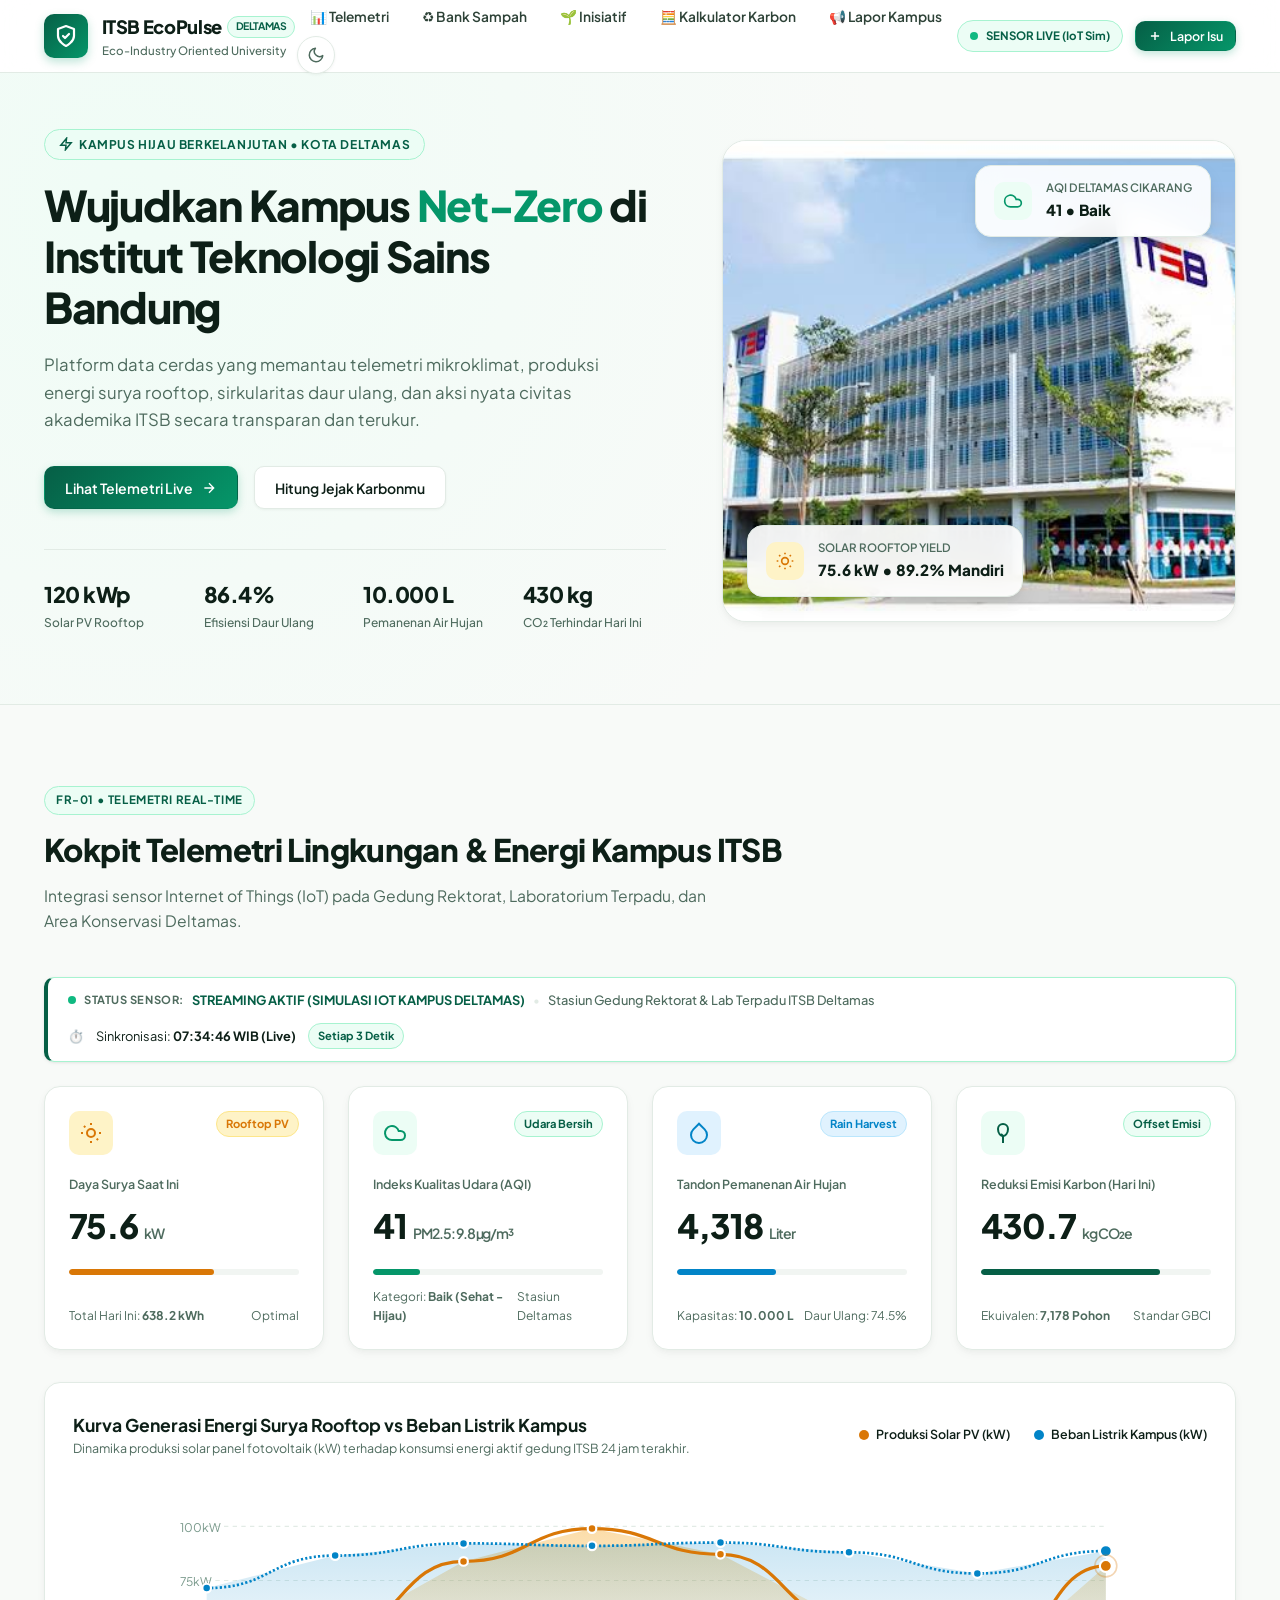
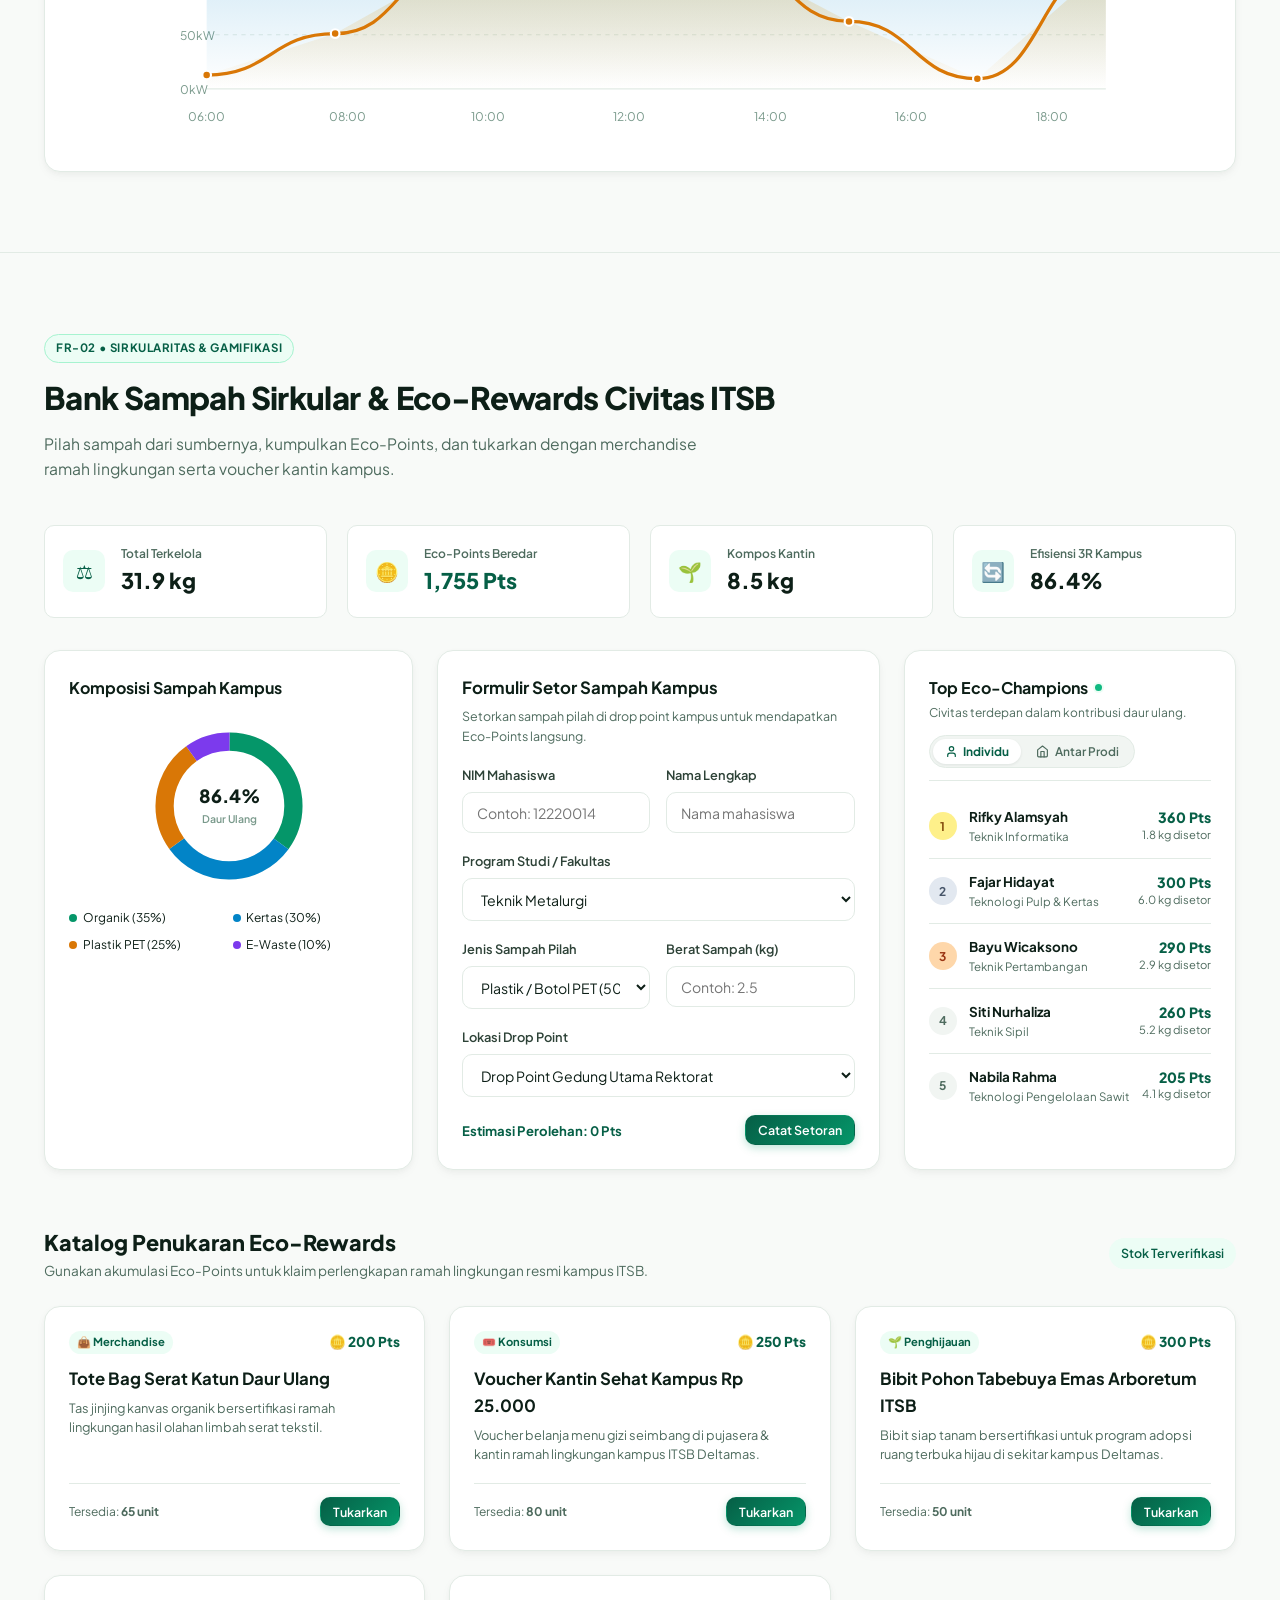
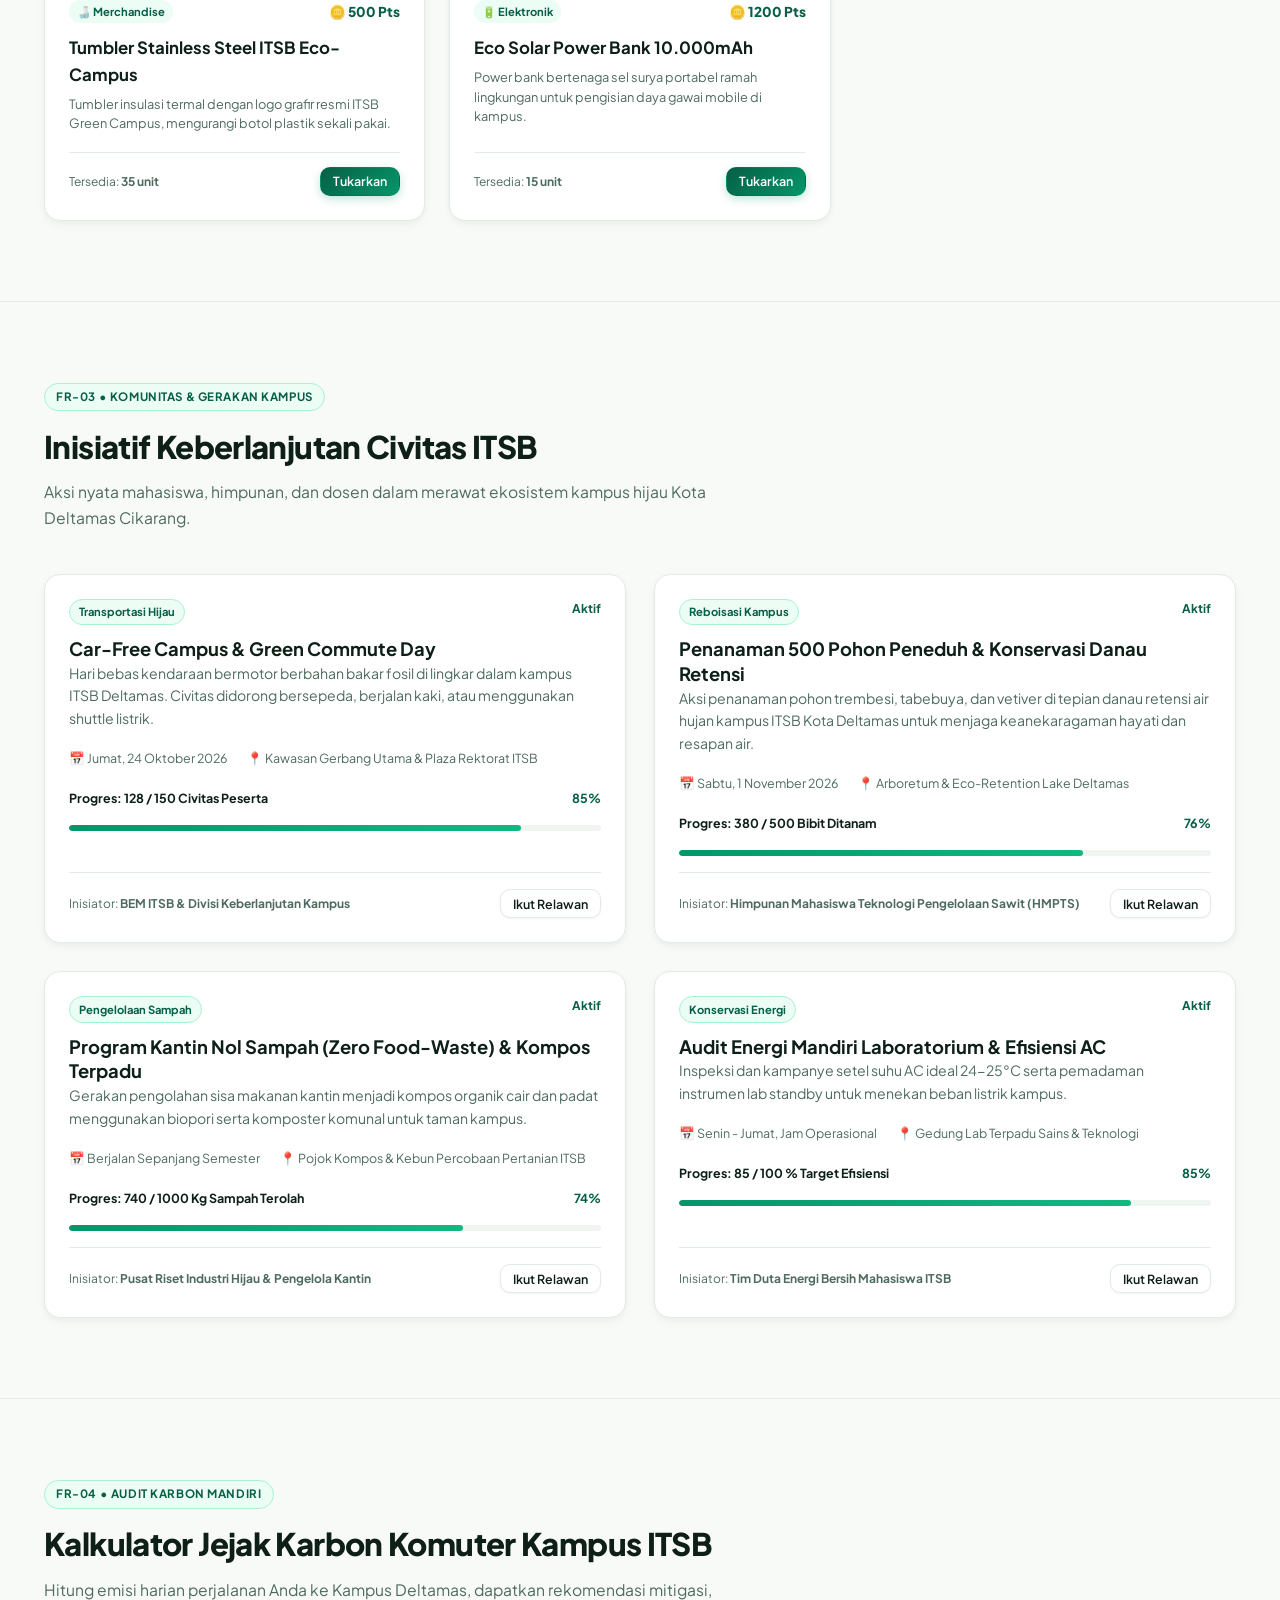
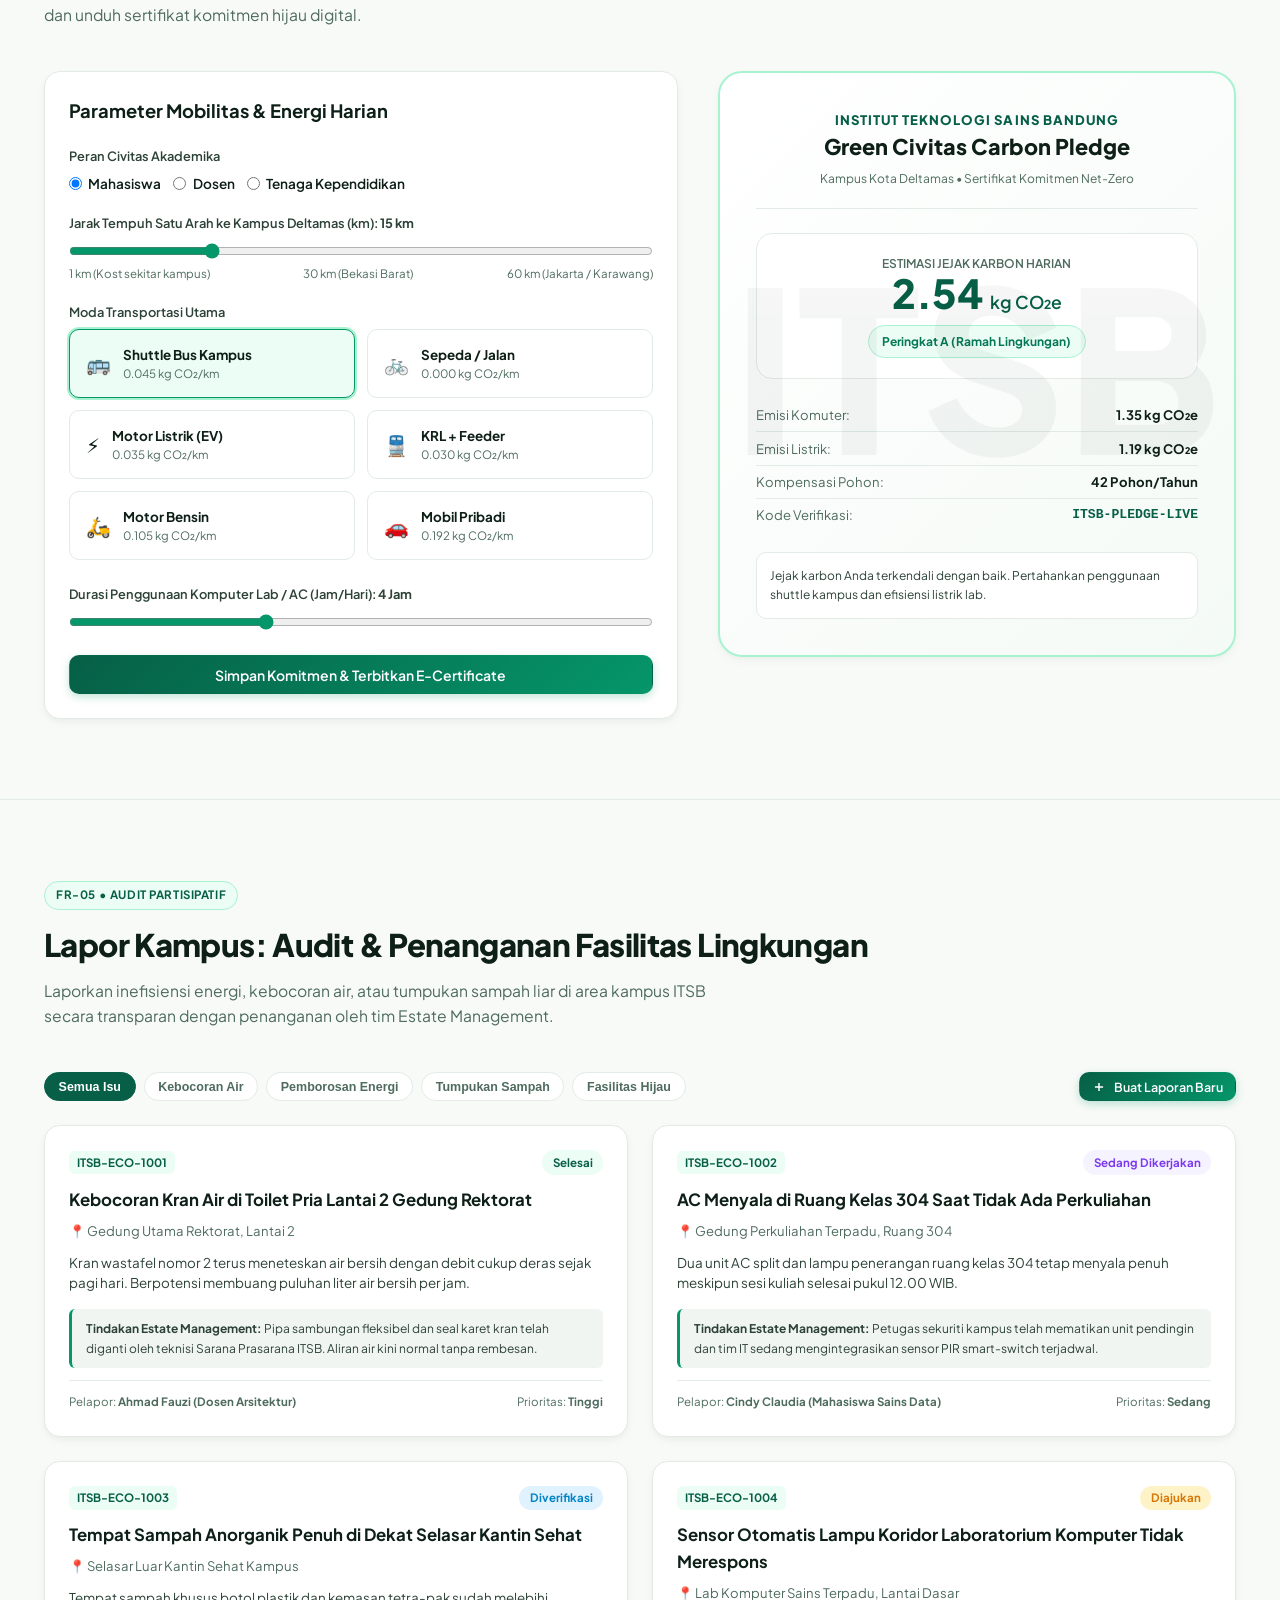
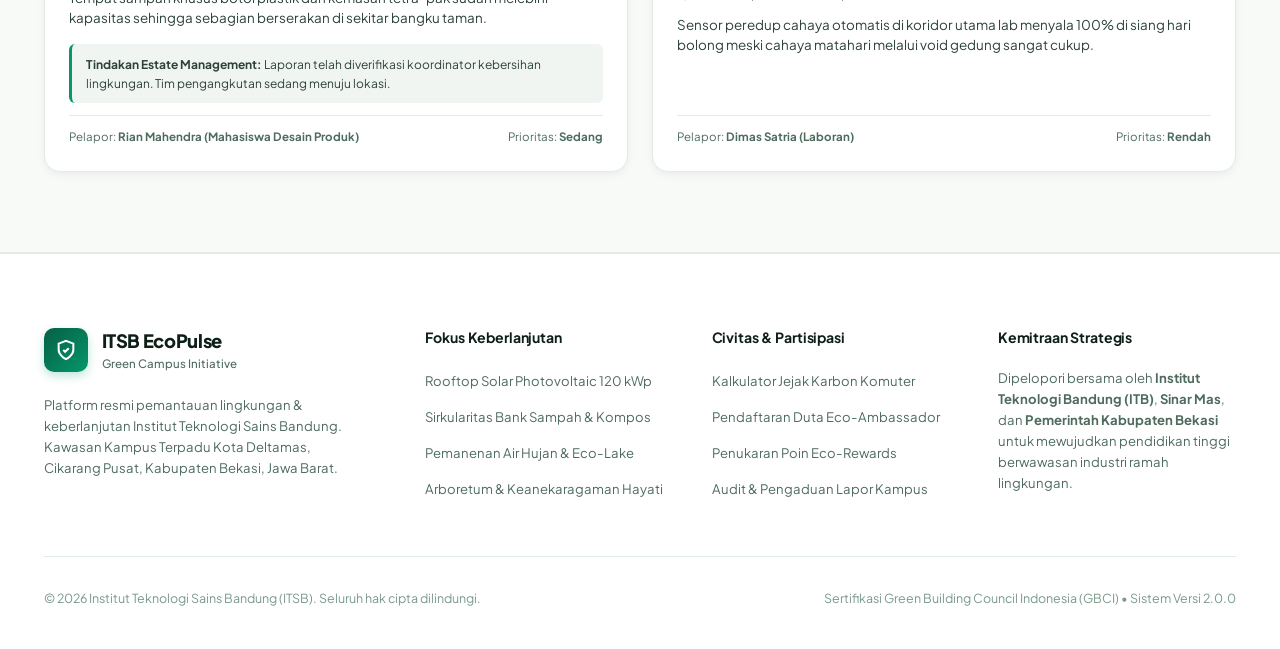
==== commit a199c3a0: "Add files via upload" ====
--- a/itsb-ecopulse/static/index.html
+++ b/itsb-ecopulse/static/index.html
@@ -1,1213 +1,1242 @@
-<!DOCTYPE html>
-<html lang="id">
-
-<head>
-  <meta charset="UTF-8">
-  <meta name="viewport" content="width=device-width, initial-scale=1.0">
-  <title>ITSB EcoPulse — Platform Keberlanjutan & Kampus Hijau Institut Teknologi Sains Bandung</title>
-  <meta name="description"
-    content="Sistem monitoring telemetri lingkungan cerdas, bank sampah sirkular, inisiatif hijau, dan kalkulator jejak karbon di kampus Institut Teknologi Sains Bandung (ITSB) Kota Deltamas Cikarang.">
-  <link rel="stylesheet" href="css/style.css">
-  <!-- Cegah Flash of Unstyled Theme (FOUC) saat reload di Dark Mode -->
-  <script>
-    (function () {
-      try {
-        const savedTheme = localStorage.getItem("ecopulse-theme");
-        const systemPrefersDark = window.matchMedia("(prefers-color-scheme: dark)").matches;
-        if (savedTheme === "dark" || (!savedTheme && systemPrefersDark)) {
-          document.documentElement.classList.add("dark-mode");
-        }
-      } catch (e) {}
-    })();
-  </script>
-</head>
-
-<body>
-
-  <!-- Site Header -->
-  <header class="site-header" id="siteHeader">
-    <div class="container nav-wrapper">
-      <a href="#hero" class="brand-group" id="brandLogo">
-        <div class="brand-emblem">
-          <svg width="24" height="24" viewBox="0 0 24 24" fill="none" stroke="currentColor" stroke-width="2.2"
-            stroke-linecap="round" stroke-linejoin="round">
-            <path d="M12 22s8-4 8-10V5l-8-3-8 3v7c0 6 8 10 8 10z" />
-            <path d="M9 12l2 2 4-4" />
-          </svg>
-        </div>
-        <div class="brand-text-col">
-          <div class="brand-name">
-            ITSB EcoPulse
-            <span class="brand-badge">DELTAMAS</span>
-          </div>
-          <span class="brand-subtitle">Eco-Industry Oriented University</span>
-        </div>
-      </a>
-
-      <nav aria-label="Navigasi Utama">
-        <ul class="nav-links">
-          <li><a href="#telemetry" class="nav-link active" id="navTelemetry">📊 Telemetri</a></li>
-          <li><a href="#waste" class="nav-link" id="navWaste">♻️ Bank Sampah</a></li>
-          <li><a href="#initiatives" class="nav-link" id="navInitiatives">🌱 Inisiatif</a></li>
-          <li><a href="#calculator" class="nav-link" id="navCalculator">🧮 Kalkulator Karbon</a></li>
-          <li><a href="#reports" class="nav-link" id="navReports">📢 Lapor Kampus</a></li>
-        </ul>
-              <!-- Tombol Toggle Dark Mode (Sakelar Matahari / Bulan) -->
-        <button type="button" class="theme-toggle-btn" id="themeToggleBtn" aria-label="Beralih Mode Gelap/Terang" title="Beralih Mode Gelap/Terang">
-          <span class="theme-icon sun-icon" aria-hidden="true">
-            <svg width="18" height="18" viewBox="0 0 24 24" fill="none" stroke="currentColor" stroke-width="2" stroke-linecap="round" stroke-linejoin="round">
-              <circle cx="12" cy="12" r="5"></circle>
-              <line x1="12" y1="1" x2="12" y2="3"></line>
-              <line x1="12" y1="21" x2="12" y2="23"></line>
-              <line x1="4.22" y1="4.22" x2="5.64" y2="5.64"></line>
-              <line x1="18.36" y1="18.36" x2="19.78" y2="19.78"></line>
-              <line x1="1" y1="12" x2="3" y2="12"></line>
-              <line x1="21" y1="12" x2="23" y2="12"></line>
-              <line x1="4.22" y1="19.78" x2="5.64" y2="18.36"></line>
-              <line x1="18.36" y1="5.64" x2="19.78" y2="4.22"></line>
-            </svg>
-          </span>
-          <span class="theme-icon moon-icon" aria-hidden="true">
-            <svg width="18" height="18" viewBox="0 0 24 24" fill="none" stroke="currentColor" stroke-width="2" stroke-linecap="round" stroke-linejoin="round">
-              <path d="M21 12.79A9 9 0 1 1 11.21 3 7 7 0 0 0 21 12.79z"></path>
-            </svg>
-          </span>
-        </button>
-      </nav>
-
-      <div class="nav-cta-group">
-        <div class="live-indicator" id="liveSensorStatus">
-          <span class="pulse-dot"></span>
-          <span>SENSOR LIVE</span>
-        </div>
-        <button class="btn btn-primary btn-sm" id="btnQuickReport" onclick="openModal('reportModal')">
-          <svg width="14" height="14" viewBox="0 0 24 24" fill="none" stroke="currentColor" stroke-width="2.5">
-            <path d="M12 5v14M5 12h14" />
-          </svg>
-          Lapor Isu
-        </button>
-      </div>
-    </div>
-  </header>
-
-  <main>
-    <!-- HERO SECTION -->
-    <section class="hero-section" id="hero">
-      <div class="container hero-grid">
-        <div class="hero-text-col">
-          <div class="hero-tag">
-            <svg width="14" height="14" viewBox="0 0 24 24" fill="none" stroke="currentColor" stroke-width="2.5">
-              <polygon points="13 2 3 14 12 14 11 22 21 10 12 10 13 2" />
-            </svg>
-            Kampus Hijau Berkelanjutan • Kota Deltamas
-          </div>
-          <h1 class="hero-title">
-            Wujudkan Kampus <span class="highlight">Net-Zero</span> di Institut Teknologi Sains Bandung
-          </h1>
-          <p class="hero-description">
-            Platform data cerdas yang memantau telemetri mikroklimat, produksi energi surya rooftop, sirkularitas daur
-            ulang, dan aksi nyata civitas akademika ITSB secara transparan dan terukur.
-          </p>
-
-          <div class="hero-cta-bar">
-            <a href="#telemetry" class="btn btn-primary">
-              Lihat Telemetri Live
-              <svg width="16" height="16" viewBox="0 0 24 24" fill="none" stroke="currentColor" stroke-width="2">
-                <path d="M5 12h14M12 5l7 7-7 7" />
-              </svg>
-            </a>
-            <a href="#calculator" class="btn btn-secondary">
-              Hitung Jejak Karbonmu
-            </a>
-          </div>
-
-          <div class="hero-stats-ribbon">
-            <div class="hero-stat-item">
-              <span class="hero-stat-value" id="heroStatSolar">120 kWp</span>
-              <span class="hero-stat-label">Solar PV Rooftop</span>
-            </div>
-            <div class="hero-stat-item">
-              <span class="hero-stat-value" id="heroStatRecycle">86.4%</span>
-              <span class="hero-stat-label">Efisiensi Daur Ulang</span>
-            </div>
-            <div class="hero-stat-item">
-              <span class="hero-stat-value" id="heroStatWater">10.000 L</span>
-              <span class="hero-stat-label">Pemanenan Air Hujan</span>
-            </div>
-            <div class="hero-stat-item">
-              <span class="hero-stat-value" id="heroStatCarbon">430 kg</span>
-              <span class="hero-stat-label">CO₂ Terhindar Hari Ini</span>
-            </div>
-          </div>
-        </div>
-
-        <!-- Hero Visual (Google Imagen Bespoke Campus Image) -->
-        <div class="hero-visual-col">
-          <div class="hero-visual-frame">
-            <img src="assets/images/ITSB.jpg"
-              alt="Kampus Ramah Lingkungan Institut Teknologi Sains Bandung Deltamas Cikarang" class="hero-visual-img"
-              id="heroCampusImg">
-
-            <!-- Floating Live Telemetry Cards -->
-            <div class="hero-float-card hero-float-top">
-              <div class="float-icon" style="background:#ecfdf5; color:#059669;">
-                <svg width="20" height="20" viewBox="0 0 24 24" fill="none" stroke="currentColor" stroke-width="2">
-                  <path d="M17.5 19H9a7 7 0 1 1 6.71-9h1.79a4.5 4.5 0 1 1 0 9Z" />
-                </svg>
-              </div>
-              <div>
-                <div class="float-title">AQI DELTAMAS CIKARANG</div>
-                <div class="float-value" id="heroFloatAqi">41 • Baik (Sehat)</div>
-              </div>
-            </div>
-
-            <div class="hero-float-card hero-float-bottom">
-              <div class="float-icon" style="background:#fef3c7; color:#d97706;">
-                <svg width="20" height="20" viewBox="0 0 24 24" fill="none" stroke="currentColor" stroke-width="2">
-                  <circle cx="12" cy="12" r="4" />
-                  <path
-                    d="M12 2v2M12 20v2M4.93 4.93l1.41 1.41M17.66 17.66l1.41 1.41M2 12h2M20 12h2M6.34 17.66l-1.41 1.41M19.07 4.93l-1.41 1.41" />
-                </svg>
-              </div>
-              <div>
-                <div class="float-title">SOLAR ROOFTOP YIELD</div>
-                <div class="float-value" id="heroFloatSolar">76.2 kW • 89.6% Mandiri</div>
-              </div>
-            </div>
-          </div>
-        </div>
-      </div>
-    </section>
-
-    <!-- FR-01: TELEMETRI LINGKUNGAN KAMPUS -->
-    <section class="section-block" id="telemetry">
-      <div class="container">
-        <div class="section-header">
-          <div class="section-tag">FR-01 • Telemetri Real-Time</div>
-          <h2 class="section-title">Kokpit Telemetri Lingkungan & Energi Kampus ITSB</h2>
-          <p class="section-subtitle">
-            Integrasi sensor Internet of Things (IoT) pada Gedung Rektorat, Laboratorium Terpadu, dan Area Konservasi
-            Deltamas.
-          </p>
-        </div>
-
-        <!-- Live IoT Sensor Telemetry Status Strip -->
-        <div class="telemetry-live-strip">
-          <div class="telemetry-strip-left">
-            <span class="pulse-dot"></span>
-            <span class="strip-label">STATUS SENSOR:</span>
-            <strong class="strip-status" id="telemetryStatusBadge">STREAMING AKTIF (4/4 NODE ONLINE)</strong>
-            <span class="strip-separator">•</span>
-            <span class="strip-location">Stasiun Gedung Rektorat & Lab Terpadu ITSB Deltamas</span>
-          </div>
-          <div class="telemetry-strip-right">
-            <span class="strip-clock-icon">⏱️</span>
-            <span>Sinkronisasi: <strong id="telemetrySyncTime">Menghubungkan...</strong></span>
-            <span class="strip-interval-pill">Setiap 3 Detik</span>
-          </div>
-        </div>
-
-        <div class="telemetry-grid">
-          <!-- Card 1: Solar Generation -->
-          <div class="card telemetry-card" id="cardSolar">
-            <div>
-              <div class="card-top">
-                <div class="card-icon-box icon-solar">
-                  <svg width="24" height="24" viewBox="0 0 24 24" fill="none" stroke="currentColor" stroke-width="2">
-                    <circle cx="12" cy="12" r="4" />
-                    <path d="M12 2v2M12 20v2M4.93 4.93l1.41 1.41M17.66 17.66l1.41 1.41M2 12h2M20 12h2" />
-                  </svg>
-                </div>
-                <span class="card-status-pill pill-solar">Rooftop PV</span>
-              </div>
-              <div class="card-meta-label">Daya Surya Saat Ini</div>
-              <div class="card-metric-value">
-                <span id="metricSolarKw">76.2</span>
-                <span class="card-metric-unit">kW</span>
-              </div>
-              <div class="card-progress-bar">
-                <div class="card-progress-fill" id="fillSolar"
-                  style="width: 63.5%; background: var(--color-solar-amber);"></div>
-              </div>
-            </div>
-            <div class="card-foot-text">
-              <span>Total Hari Ini: <strong id="metricSolarTotal">638.2 kWh</strong></span>
-              <span id="metricSolarStatus">Optimal</span>
-            </div>
-          </div>
-
-          <!-- Card 2: Air Quality AQI -->
-          <div class="card telemetry-card" id="cardAqi">
-            <div>
-              <div class="card-top">
-                <div class="card-icon-box icon-air">
-                  <svg width="24" height="24" viewBox="0 0 24 24" fill="none" stroke="currentColor" stroke-width="2">
-                    <path d="M17.5 19H9a7 7 0 1 1 6.71-9h1.79a4.5 4.5 0 1 1 0 9Z" />
-                  </svg>
-                </div>
-                <span class="card-status-pill pill-good">Udara Bersih</span>
-              </div>
-              <div class="card-meta-label">Indeks Kualitas Udara (AQI)</div>
-              <div class="card-metric-value">
-                <span id="metricAqi">41</span>
-                <span class="card-metric-unit">PM2.5: <span id="metricPm25">9.8</span> µg/m³</span>
-              </div>
-              <div class="card-progress-bar">
-                <div class="card-progress-fill" id="fillAqi"
-                  style="width: 20%; background: var(--color-accent-emerald);"></div>
-              </div>
-            </div>
-            <div class="card-foot-text">
-              <span>Kategori: <strong id="metricAqiLabel">Baik (Hijau)</strong></span>
-              <span>Stasiun Deltamas</span>
-            </div>
-          </div>
-
-          <!-- Card 3: Water Cistern -->
-          <div class="card telemetry-card" id="cardWater">
-            <div>
-              <div class="card-top">
-                <div class="card-icon-box icon-water">
-                  <svg width="24" height="24" viewBox="0 0 24 24" fill="none" stroke="currentColor" stroke-width="2">
-                    <path d="M12 2.69l5.66 5.66a8 8 0 1 1-11.31 0z" />
-                  </svg>
-                </div>
-                <span class="card-status-pill pill-water">Rain Harvest</span>
-              </div>
-              <div class="card-meta-label">Tandon Pemanenan Air Hujan</div>
-              <div class="card-metric-value">
-                <span id="metricWater">4,320</span>
-                <span class="card-metric-unit">Liter</span>
-              </div>
-              <div class="card-progress-bar">
-                <div class="card-progress-fill" id="fillWater"
-                  style="width: 43.2%; background: var(--color-water-cyan);"></div>
-              </div>
-            </div>
-            <div class="card-foot-text">
-              <span>Kapasitas: <strong>10.000 L</strong></span>
-              <span>Daur Ulang: 74.5%</span>
-            </div>
-          </div>
-
-          <!-- Card 4: CO2 Offset -->
-          <div class="card telemetry-card" id="cardCarbon">
-            <div>
-              <div class="card-top">
-                <div class="card-icon-box icon-carbon">
-                  <svg width="24" height="24" viewBox="0 0 24 24" fill="none" stroke="currentColor" stroke-width="2">
-                    <path d="M12 22v-7l-2-2" />
-                    <path d="M17 8a5 5 0 0 0-10 0c0 5 3 7 5 7s5-2 5-7z" />
-                  </svg>
-                </div>
-                <span class="card-status-pill pill-good">Offset Emisi</span>
-              </div>
-              <div class="card-meta-label">Reduksi Emisi Karbon (Hari Ini)</div>
-              <div class="card-metric-value">
-                <span id="metricCo2">430.7</span>
-                <span class="card-metric-unit">kg CO₂e</span>
-              </div>
-              <div class="card-progress-bar">
-                <div class="card-progress-fill" style="width: 78%; background: var(--color-accent-forest);"></div>
-              </div>
-            </div>
-            <div class="card-foot-text">
-              <span>Ekuivalen: <strong id="metricTrees">7,178 Pohon</strong></span>
-              <span>Standar GBCI</span>
-            </div>
-          </div>
-        </div>
-
-        <!-- Bespoke Interactive SVG Telemetry Solar vs Load Chart -->
-        <div class="telemetry-chart-container">
-          <div class="chart-header-row">
-            <div>
-              <h3 class="chart-title">Kurva Generasi Energi Surya Rooftop vs Beban Listrik Kampus</h3>
-              <p style="font-size: 0.78rem; color: var(--color-ink-muted);">Dinamika produksi solar panel fotovoltaik
-                (kW) terhadap konsumsi energi aktif gedung ITSB 24 jam terakhir.</p>
-            </div>
-            <div class="chart-legend">
-              <div class="legend-item">
-                <span class="legend-dot legend-solar"></span>
-                <span>Produksi Solar PV (kW)</span>
-              </div>
-              <div class="legend-item">
-                <span class="legend-dot legend-load"></span>
-                <span>Beban Listrik Kampus (kW)</span>
-              </div>
-            </div>
-          </div>
-
-          <!-- SVG Visual Canvas -->
-          <div class="svg-chart-wrapper" id="svgChartWrapper">
-            <svg viewBox="0 0 900 240" id="telemetrySvg">
-              <defs>
-                <linearGradient id="solarGradient" x1="0" y1="0" x2="0" y2="1">
-                  <stop offset="0%" stop-color="#f59e0b" stop-opacity="0.35" />
-                  <stop offset="100%" stop-color="#f59e0b" stop-opacity="0.0" />
-                </linearGradient>
-                <linearGradient id="loadGradient" x1="0" y1="0" x2="0" y2="1">
-                  <stop offset="0%" stop-color="#0284c7" stop-opacity="0.2" />
-                  <stop offset="100%" stop-color="#0284c7" stop-opacity="0.0" />
-                </linearGradient>
-              </defs>
-
-              <!-- Grid Horizontal Lines -->
-              <line x1="50" y1="40" x2="880" y2="40" stroke="#e2ebe5" stroke-dasharray="4,4" />
-              <line x1="50" y1="90" x2="880" y2="90" stroke="#e2ebe5" stroke-dasharray="4,4" />
-              <line x1="50" y1="140" x2="880" y2="140" stroke="#e2ebe5" stroke-dasharray="4,4" />
-              <line x1="50" y1="190" x2="880" y2="190" stroke="#e2ebe5" />
-
-              <!-- Axis Labels -->
-              <text x="25" y="45" font-size="11" fill="#79998b" font-family="Plus Jakarta Sans">100kW</text>
-              <text x="25" y="95" font-size="11" fill="#79998b" font-family="Plus Jakarta Sans">75kW</text>
-              <text x="25" y="145" font-size="11" fill="#79998b" font-family="Plus Jakarta Sans">50kW</text>
-              <text x="25" y="195" font-size="11" fill="#79998b" font-family="Plus Jakarta Sans">0kW</text>
-
-              <!-- Area Fills -->
-              <polygon id="svgSolarArea" fill="url(#solarGradient)"
-                points="50,190 180,165 310,130 440,80 570,45 700,60 830,95 880,190" />
-              <polygon id="svgLoadArea" fill="url(#loadGradient)"
-                points="50,190 180,110 310,105 440,95 570,90 700,92 830,98 880,190" />
-
-              <!-- Curve Lines -->
-              <path id="svgSolarLine" d="M 50,190 Q 180,165 310,130 T 570,45 T 700,60 T 880,115" fill="none"
-                stroke="#d97706" stroke-width="3" />
-              <path id="svgLoadLine" d="M 50,115 Q 180,110 310,105 T 570,90 T 700,92 T 880,98" fill="none"
-                stroke="#0284c7" stroke-width="2.5" stroke-dasharray="2,2" />
-
-              <!-- Dynamic Points & Markers Layer -->
-              <g id="svgDynamicChartGroup"></g>
-
-              <!-- Timeline markers -->
-              <g id="svgTimelineMarkers">
-                <text x="50" y="220" font-size="11" fill="#79998b" text-anchor="middle">06:00</text>
-                <text x="180" y="220" font-size="11" fill="#79998b" text-anchor="middle">08:00</text>
-                <text x="310" y="220" font-size="11" fill="#79998b" text-anchor="middle">10:00</text>
-                <text x="440" y="220" font-size="11" fill="#79998b" text-anchor="middle">12:00</text>
-                <text x="570" y="220" font-size="11" fill="#79998b" text-anchor="middle">14:00</text>
-                <text x="700" y="220" font-size="11" fill="#79998b" text-anchor="middle">16:00</text>
-                <text x="830" y="220" font-size="11" fill="#79998b" text-anchor="middle">18:00</text>
-              </g>
-            </svg>
-            <div class="chart-tooltip" id="chartTooltip"></div>
-          </div>
-        </div>
-      </div>
-    </section>
-
-    <!-- FR-02: BANK SAMPAH SIRKULAR & ECO-REWARDS -->
-    <section class="section-block" id="waste">
-      <div class="container">
-        <div class="section-header">
-          <div class="section-tag">FR-02 • Sirkularitas & Gamifikasi</div>
-          <h2 class="section-title">Bank Sampah Sirkular & Eco-Rewards Civitas ITSB</h2>
-          <p class="section-subtitle">
-            Pilah sampah dari sumbernya, kumpulkan Eco-Points, dan tukarkan dengan merchandise ramah lingkungan serta
-            voucher kantin kampus.
-          </p>
-        </div>
-
-        <!-- Quick Summary Ribbon -->
-        <div class="waste-stats-banner">
-          <div class="waste-stat-card">
-            <div class="waste-stat-icon">⚖️</div>
-            <div>
-              <div style="font-size:0.75rem; color:var(--color-ink-muted); font-weight:600;">Total Terkelola</div>
-              <div style="font-size:1.35rem; font-weight:800; color:var(--color-ink);" id="wasteStatTotalKg">31.9 kg
-              </div>
-            </div>
-          </div>
-
-          <div class="waste-stat-card">
-            <div class="waste-stat-icon">🪙</div>
-            <div>
-              <div style="font-size:0.75rem; color:var(--color-ink-muted); font-weight:600;">Eco-Points Beredar</div>
-              <div style="font-size:1.35rem; font-weight:800; color:var(--color-accent-forest);" id="wasteStatPoints">
-                1,755 Pts</div>
-            </div>
-          </div>
-
-          <div class="waste-stat-card">
-            <div class="waste-stat-icon">🌱</div>
-            <div>
-              <div style="font-size:0.75rem; color:var(--color-ink-muted); font-weight:600;">Kompos Kantin</div>
-              <div style="font-size:1.35rem; font-weight:800; color:var(--color-ink);" id="wasteStatCompost">8.5 kg
-              </div>
-            </div>
-          </div>
-
-          <div class="waste-stat-card">
-            <div class="waste-stat-icon">🔄</div>
-            <div>
-              <div style="font-size:0.75rem; color:var(--color-ink-muted); font-weight:600;">Efisiensi 3R Kampus</div>
-              <div style="font-size:1.35rem; font-weight:800; color:var(--color-ink);">86.4%</div>
-            </div>
-          </div>
-        </div>
-
-        <!-- 3-Column Split: Donut Composition | Form Setor | Leaderboard -->
-        <div class="waste-split-layout">
-          <!-- Donut Breakdown -->
-          <div class="card">
-            <h3 style="font-size:1rem; font-weight:700; margin-bottom:1rem;">Komposisi Sampah Kampus</h3>
-            <div style="display:flex; justify-content:center; align-items:center; height:180px;">
-              <svg width="170" height="170" viewBox="0 0 42 42">
-                <circle class="donut-ring" cx="21" cy="21" r="15.915" fill="transparent" stroke="#f0f5f2"
-                  stroke-width="4.5"></circle>
-                <!-- Organik 35% -->
-                <circle cx="21" cy="21" r="15.915" fill="transparent" stroke="#059669" stroke-width="4.5"
-                  stroke-dasharray="35 65" stroke-dashoffset="25"></circle>
-                <!-- Kertas 30% -->
-                <circle cx="21" cy="21" r="15.915" fill="transparent" stroke="#0284c7" stroke-width="4.5"
-                  stroke-dasharray="30 70" stroke-dashoffset="90"></circle>
-                <!-- Plastik 25% -->
-                <circle cx="21" cy="21" r="15.915" fill="transparent" stroke="#d97706" stroke-width="4.5"
-                  stroke-dasharray="25 75" stroke-dashoffset="60"></circle>
-                <!-- E-Waste & Logam 10% -->
-                <circle cx="21" cy="21" r="15.915" fill="transparent" stroke="#7c3aed" stroke-width="4.5"
-                  stroke-dasharray="10 90" stroke-dashoffset="35"></circle>
-                <text x="50%" y="48%" text-anchor="middle" font-size="4.5" font-weight="800" fill="#0d1f17"
-                  font-family="Plus Jakarta Sans">86.4%</text>
-                <text x="50%" y="60%" text-anchor="middle" font-size="2.6" font-weight="600" fill="#79998b"
-                  font-family="Plus Jakarta Sans">Daur Ulang</text>
-              </svg>
-            </div>
-            <div
-              style="font-size:0.75rem; display:grid; grid-template-columns:1fr 1fr; gap:0.5rem; margin-top:0.75rem;">
-              <div style="display:flex; align-items:center; gap:0.35rem;"><span
-                  style="width:8px;height:8px;border-radius:50%;background:#059669;"></span>Organik (35%)</div>
-              <div style="display:flex; align-items:center; gap:0.35rem;"><span
-                  style="width:8px;height:8px;border-radius:50%;background:#0284c7;"></span>Kertas (30%)</div>
-              <div style="display:flex; align-items:center; gap:0.35rem;"><span
-                  style="width:8px;height:8px;border-radius:50%;background:#d97706;"></span>Plastik PET (25%)</div>
-              <div style="display:flex; align-items:center; gap:0.35rem;"><span
-                  style="width:8px;height:8px;border-radius:50%;background:#7c3aed;"></span>E-Waste (10%)</div>
-            </div>
-          </div>
-
-          <!-- Digital Deposit Form -->
-          <div class="card">
-            <h3 style="font-size:1.05rem; font-weight:700; margin-bottom:0.35rem;">Formulir Setor Sampah Kampus</h3>
-            <p style="font-size:0.78rem; color:var(--color-ink-muted); margin-bottom:1.15rem;">Setorkan sampah pilah di
-              drop point kampus untuk mendapatkan Eco-Points langsung.</p>
-
-            <form id="wasteDepositForm" onsubmit="handleWasteDeposit(event)">
-              <div class="form-row">
-                <div class="form-group">
-                  <label class="form-label" for="wasteStudentId">NIM Mahasiswa</label>
-                  <input type="text" id="wasteStudentId" class="form-control" placeholder="Contoh: 12220014" required>
-                </div>
-                <div class="form-group">
-                  <label class="form-label" for="wasteStudentName">Nama Lengkap</label>
-                  <input type="text" id="wasteStudentName" class="form-control" placeholder="Nama mahasiswa" required>
-                </div>
-              </div>
-
-              <div class="form-group">
-                <label class="form-label" for="wasteDepartment">Program Studi / Fakultas</label>
-                <select id="wasteDepartment" class="form-control" required>
-                  <option value="Teknik Metalurgi">Teknik Metalurgi</option>
-                  <option value="Teknik Sipil">Teknik Sipil</option>
-                  <option value="Desain Produk">Desain Produk</option>
-                  <option value="Informatika">Informatika </option>
-                  <option value="Teknologi Pulp & Kertas">Teknologi Pulp & Kertas</option>
-                  <option value="Teknik Pertambangan">Teknik Pertambangan</option>
-                  <option value="Teknik Perminyakan">Teknik Perminyakan</option>
-                  <option value="Sains Data">Sains Data</option>
-                  <option value="Bisnis Digital">Bisnis Digital</option>
-                  <option value="Teknologi Pengelolaan Sawit">Teknologi Pengelolaan Sawit</option>
-                  <option value="Pengelolaan & Teknologi Perkebunan">Pengelolaan & Teknologi Perkebunan</option>
-                  <option value="Perencanaan Wilayah & Kota">Perencanaan Wilayah & Kota</option>
-                </select>
-              </div>
-
-              <div class="form-row">
-                <div class="form-group">
-                  <label class="form-label" for="wasteType">Jenis Sampah Pilah</label>
-                  <select id="wasteType" class="form-control" required onchange="updateEstimatedPoints()">
-                    <option value="Plastik/PET">Plastik / Botol PET (50 Pts/kg)</option>
-                    <option value="Kertas/Karton">Kertas / Karton (50 Pts/kg)</option>
-                    <option value="Organik">Organik Sisa Makanan/Daun (20 Pts/kg)</option>
-                    <option value="E-Waste">Limbah Elektronik (200 Pts/kg)</option>
-                    <option value="Logam/Kaleng">Logam / Kaleng (100 Pts/kg)</option>
-                  </select>
-                </div>
-                <div class="form-group">
-                  <label class="form-label" for="wasteWeight">Berat Sampah (kg)</label>
-                  <input type="number" id="wasteWeight" class="form-control" step="0.1" min="0.1"
-                    placeholder="Contoh: 2.5" required oninput="updateEstimatedPoints()">
-                </div>
-              </div>
-
-              <div class="form-group">
-                <label class="form-label" for="wasteLocation">Lokasi Drop Point</label>
-                <select id="wasteLocation" class="form-control" required>
-                  <option value="Drop Point Gedung Utama Rektorat">Drop Point Gedung Utama Rektorat</option>
-                  <option value="Bank Sampah Lab Terpadu">Bank Sampah Lab Terpadu</option>
-                  <option value="Pojok Pengomposan Kantin Sehat">Pojok Pengomposan Kantin Sehat</option>
-                  <option value="Drop Point Gedung Perpustakaan">Drop Point Gedung Perpustakaan</option>
-                </select>
-              </div>
-
-              <div style="display:flex; align-items:center; justify-content:space-between; margin-top:1rem;">
-                <div style="font-size:0.82rem; font-weight:700; color:var(--color-accent-forest);">
-                  Estimasi Perolehan: <span id="estPointsBadge">0 Pts</span>
-                </div>
-                <button type="submit" class="btn btn-primary btn-sm" id="btnSubmitWaste">
-                  Catat Setoran
-                </button>
-              </div>
-            </form>
-          </div>
-
-          <!-- Top Champions Leaderboard -->
-          <div class="card">
-            <h3 style="font-size:1rem; font-weight:700; margin-bottom:0.25rem;">Top Eco-Champions</h3>
-            <p style="font-size:0.75rem; color:var(--color-ink-muted); margin-bottom:1rem;">Civitas terdepan dalam
-              kontribusi daur ulang.</p>
-            <ul class="leaderboard-list" id="leaderboardContainer">
-              <!-- Populated by JS -->
-            </ul>
-          </div>
-        </div>
-
-        <!-- Catalog Eco-Rewards -->
-        <div>
-          <div style="display:flex; align-items:center; justify-content:space-between; margin-bottom:1.5rem;">
-            <div>
-              <h3 style="font-size:1.35rem; font-weight:800; color:var(--color-ink);">Katalog Penukaran Eco-Rewards</h3>
-              <p style="font-size:0.85rem; color:var(--color-ink-muted);">Gunakan akumulasi Eco-Points untuk klaim
-                perlengkapan ramah lingkungan resmi kampus ITSB.</p>
-            </div>
-            <span
-              style="font-size:0.78rem; font-weight:600; color:var(--color-accent-forest); background:var(--color-accent-light); padding:0.35rem 0.75rem; border-radius:var(--radius-full);">Stok
-              Terverifikasi</span>
-          </div>
-
-          <div class="rewards-grid" id="rewardsCatalogContainer">
-            <!-- Populated by JS -->
-          </div>
-        </div>
-      </div>
-    </section>
-
-    <!-- FR-03: GERAKAN INISIATIF & KOMUNITAS HIJAU -->
-    <section class="section-block" id="initiatives">
-      <div class="container">
-        <div class="section-header">
-          <div class="section-tag">FR-03 • Komunitas & Gerakan Kampus</div>
-          <h2 class="section-title">Inisiatif Keberlanjutan Civitas ITSB</h2>
-          <p class="section-subtitle">
-            Aksi nyata mahasiswa, himpunan, dan dosen dalam merawat ekosistem kampus hijau Kota Deltamas Cikarang.
-          </p>
-        </div>
-
-        <div class="initiatives-grid" id="initiativesContainer">
-          <!-- Populated by JS -->
-        </div>
-      </div>
-    </section>
-
-    <!-- FR-04: KALKULATOR JEJAK KARBON CIVITAS -->
-    <section class="section-block" id="calculator">
-      <div class="container">
-        <div class="section-header">
-          <div class="section-tag">FR-04 • Audit Karbon Mandiri</div>
-          <h2 class="section-title">Kalkulator Jejak Karbon Komuter Kampus ITSB</h2>
-          <p class="section-subtitle">
-            Hitung emisi harian perjalanan Anda ke Kampus Deltamas, dapatkan rekomendasi mitigasi, dan unduh sertifikat
-            komitmen hijau digital.
-          </p>
-        </div>
-
-        <div class="calc-container">
-          <!-- Input Form Column -->
-          <div class="card">
-            <h3 style="font-size:1.15rem; font-weight:700; margin-bottom:1.25rem;">Parameter Mobilitas & Energi Harian
-            </h3>
-
-            <div class="form-group">
-              <label class="form-label">Peran Civitas Akademika</label>
-              <div style="display:flex; gap:0.75rem;">
-                <label
-                  style="display:inline-flex; align-items:center; gap:0.4rem; font-size:0.85rem; font-weight:600; cursor:pointer;">
-                  <input type="radio" name="calcRole" value="Mahasiswa" checked> Mahasiswa
-                </label>
-                <label
-                  style="display:inline-flex; align-items:center; gap:0.4rem; font-size:0.85rem; font-weight:600; cursor:pointer;">
-                  <input type="radio" name="calcRole" value="Dosen"> Dosen
-                </label>
-                <label
-                  style="display:inline-flex; align-items:center; gap:0.4rem; font-size:0.85rem; font-weight:600; cursor:pointer;">
-                  <input type="radio" name="calcRole" value="Tenaga Kependidikan"> Tenaga Kependidikan
-                </label>
-              </div>
-            </div>
-
-            <div class="form-group">
-              <label class="form-label" for="calcDistance">Jarak Tempuh Satu Arah ke Kampus Deltamas (km): <strong
-                  id="distValLabel">15 km</strong></label>
-              <input type="range" id="calcDistance" min="1" max="60" value="15" step="1"
-                style="width:100%; accent-color:var(--color-accent-emerald);"
-                oninput="document.getElementById('distValLabel').innerText = this.value + ' km'; calculateCarbon();">
-              <div
-                style="display:flex; justify-content:space-between; font-size:0.72rem; color:var(--color-ink-muted);">
-                <span>1 km (Kost sekitar kampus)</span>
-                <span>30 km (Bekasi Barat)</span>
-                <span>60 km (Jakarta / Karawang)</span>
-              </div>
-            </div>
-
-            <div class="form-group">
-              <label class="form-label">Moda Transportasi Utama</label>
-              <div class="transport-options" id="transportOptionsContainer">
-                <div class="transport-pill active" data-mode="Shuttle Bus Kampus Deltamas"
-                  onclick="selectTransportMode(this)">
-                  <span class="transport-icon">🚌</span>
-                  <div>
-                    <div class="transport-text-title">Shuttle Bus Kampus</div>
-                    <div class="transport-text-factor">0.045 kg CO₂/km</div>
-                  </div>
-                </div>
-
-                <div class="transport-pill" data-mode="Sepeda / Jalan Kaki" onclick="selectTransportMode(this)">
-                  <span class="transport-icon">🚲</span>
-                  <div>
-                    <div class="transport-text-title">Sepeda / Jalan</div>
-                    <div class="transport-text-factor">0.000 kg CO₂/km</div>
-                  </div>
-                </div>
-
-                <div class="transport-pill" data-mode="Motor Listrik (EV)" onclick="selectTransportMode(this)">
-                  <span class="transport-icon">⚡</span>
-                  <div>
-                    <div class="transport-text-title">Motor Listrik (EV)</div>
-                    <div class="transport-text-factor">0.035 kg CO₂/km</div>
-                  </div>
-                </div>
-
-                <div class="transport-pill" data-mode="KRL Commuterline + Feeder" onclick="selectTransportMode(this)">
-                  <span class="transport-icon">🚆</span>
-                  <div>
-                    <div class="transport-text-title">KRL + Feeder</div>
-                    <div class="transport-text-factor">0.030 kg CO₂/km</div>
-                  </div>
-                </div>
-
-                <div class="transport-pill" data-mode="Sepeda Motor Bensin" onclick="selectTransportMode(this)">
-                  <span class="transport-icon">🛵</span>
-                  <div>
-                    <div class="transport-text-title">Motor Bensin</div>
-                    <div class="transport-text-factor">0.105 kg CO₂/km</div>
-                  </div>
-                </div>
-
-                <div class="transport-pill" data-mode="Mobil Pribadi Bensin" onclick="selectTransportMode(this)">
-                  <span class="transport-icon">🚗</span>
-                  <div>
-                    <div class="transport-text-title">Mobil Pribadi</div>
-                    <div class="transport-text-factor">0.192 kg CO₂/km</div>
-                  </div>
-                </div>
-              </div>
-            </div>
-
-            <div class="form-group">
-              <label class="form-label" for="calcHours">Durasi Penggunaan Komputer Lab / AC (Jam/Hari): <strong
-                  id="hoursValLabel">4 Jam</strong></label>
-              <input type="range" id="calcHours" min="0" max="12" value="4" step="1"
-                style="width:100%; accent-color:var(--color-accent-emerald);"
-                oninput="document.getElementById('hoursValLabel').innerText = this.value + ' Jam'; calculateCarbon();">
-            </div>
-
-            <button class="btn btn-primary" style="width:100%;" onclick="submitCarbonPledge()">
-              Simpan Komitmen & Terbitkan E-Certificate
-            </button>
-          </div>
-
-          <!-- Certificate Output Column -->
-          <div>
-            <div class="certificate-preview" id="certificateBox">
-              <div class="cert-watermark">ITSB</div>
-              <div class="cert-header">
-                <div class="cert-institution">Institut Teknologi Sains Bandung</div>
-                <div class="cert-title">Green Civitas Carbon Pledge</div>
-                <div style="font-size:0.75rem; color:var(--color-ink-muted); margin-top:0.25rem;">Kampus Kota Deltamas •
-                  Sertifikat Komitmen Net-Zero</div>
-              </div>
-
-              <div class="cert-gauge-box">
-                <div
-                  style="font-size:0.75rem; color:var(--color-ink-muted); font-weight:600; text-transform:uppercase;">
-                  Estimasi Jejak Karbon Harian</div>
-                <div class="cert-emission-val" id="certEmissionVal">2.54 <span
-                    style="font-size:1.1rem; font-weight:600;">kg CO₂e</span></div>
-                <div class="cert-badge-grade" id="certGradeBadge">Peringkat A (Ramah Lingkungan)</div>
-              </div>
-
-              <div style="font-size:0.82rem; margin-bottom:1.25rem; line-height:1.5;">
-                <div
-                  style="display:flex; justify-content:space-between; padding:0.4rem 0; border-bottom:1px solid #e2ebe5;">
-                  <span style="color:var(--color-ink-muted);">Emisi Komuter:</span>
-                  <strong id="certCommuteVal">1.35 kg CO₂e</strong>
-                </div>
-                <div
-                  style="display:flex; justify-content:space-between; padding:0.4rem 0; border-bottom:1px solid #e2ebe5;">
-                  <span style="color:var(--color-ink-muted);">Emisi Listrik:</span>
-                  <strong id="certElectricVal">1.19 kg CO₂e</strong>
-                </div>
-                <div
-                  style="display:flex; justify-content:space-between; padding:0.4rem 0; border-bottom:1px solid #e2ebe5;">
-                  <span style="color:var(--color-ink-muted);">Kompensasi Pohon:</span>
-                  <strong id="certTreesVal">42 Pohon/Tahun</strong>
-                </div>
-                <div style="display:flex; justify-content:space-between; padding:0.4rem 0;">
-                  <span style="color:var(--color-ink-muted);">Kode Verifikasi:</span>
-                  <strong id="certCode"
-                    style="color:var(--color-accent-forest); font-family:monospace;">ITSB-PLEDGE-LIVE</strong>
-                </div>
-              </div>
-
-              <div
-                style="background:#ffffff; border:1px solid var(--color-border-hairline); border-radius:var(--radius-md); padding:0.85rem; font-size:0.75rem; color:var(--color-ink-secondary);"
-                id="certRecommendation">
-                Jejak karbon Anda terkendali dengan baik. Pertahankan penggunaan shuttle kampus dan efisiensi listrik
-                lab.
-              </div>
-            </div>
-          </div>
-        </div>
-      </div>
-    </section>
-
-    <!-- FR-05: LAPOR KAMPUS (ECO-REPORT) -->
-    <section class="section-block" id="reports">
-      <div class="container">
-        <div class="section-header">
-          <div class="section-tag">FR-05 • Audit Partisipatif</div>
-          <h2 class="section-title">Lapor Kampus: Audit & Penanganan Fasilitas Lingkungan</h2>
-          <p class="section-subtitle">
-            Laporkan inefisiensi energi, kebocoran air, atau tumpukan sampah liar di area kampus ITSB secara transparan
-            dengan penanganan oleh tim Estate Management.
-          </p>
-        </div>
-
-        <div class="reports-toolbar">
-          <div class="filter-pills">
-            <button class="filter-btn active" onclick="filterReports('Semua', this)">Semua Isu</button>
-            <button class="filter-btn" onclick="filterReports('Kebocoran Air', this)">Kebocoran Air</button>
-            <button class="filter-btn" onclick="filterReports('Pemborosan Energi', this)">Pemborosan Energi</button>
-            <button class="filter-btn" onclick="filterReports('Tumpukan Sampah', this)">Tumpukan Sampah</button>
-            <button class="filter-btn" onclick="filterReports('Kerusakan Fasilitas Hijau', this)">Fasilitas
-              Hijau</button>
-          </div>
-
-          <button class="btn btn-primary btn-sm" onclick="openModal('reportModal')">
-            <svg width="14" height="14" viewBox="0 0 24 24" fill="none" stroke="currentColor" stroke-width="2.5">
-              <path d="M12 5v14M5 12h14" />
-            </svg>
-            Buat Laporan Baru
-          </button>
-        </div>
-
-        <div class="reports-grid" id="reportsContainer">
-          <!-- Populated by JS -->
-        </div>
-      </div>
-    </section>
-  </main>
-
-  <!-- Site Footer -->
-  <footer class="site-footer">
-    <div class="container">
-      <div class="footer-grid">
-        <div>
-          <div class="brand-group" style="margin-bottom: 1.25rem;">
-            <div class="brand-emblem">
-              <svg width="22" height="22" viewBox="0 0 24 24" fill="none" stroke="currentColor" stroke-width="2.2">
-                <path d="M12 22s8-4 8-10V5l-8-3-8 3v7c0 6 8 10 8 10z" />
-                <path d="M9 12l2 2 4-4" />
-              </svg>
-            </div>
-            <div class="brand-text-col">
-              <span class="brand-name">ITSB EcoPulse</span>
-              <span class="brand-subtitle">Green Campus Initiative</span>
-            </div>
-          </div>
-          <p style="font-size:0.82rem; color:var(--color-ink-muted); line-height:1.6; max-width:320px;">
-            Platform resmi pemantauan lingkungan & keberlanjutan Institut Teknologi Sains Bandung. Kawasan Kampus
-            Terpadu Kota Deltamas, Cikarang Pusat, Kabupaten Bekasi, Jawa Barat.
-          </p>
-        </div>
-
-        <div>
-          <h4 class="footer-col-title">Fokus Keberlanjutan</h4>
-          <ul class="footer-links">
-            <li><a href="#telemetry" class="footer-link">Rooftop Solar Photovoltaic 120 kWp</a></li>
-            <li><a href="#waste" class="footer-link">Sirkularitas Bank Sampah & Kompos</a></li>
-            <li><a href="#telemetry" class="footer-link">Pemanenan Air Hujan & Eco-Lake</a></li>
-            <li><a href="#initiatives" class="footer-link">Arboretum & Keanekaragaman Hayati</a></li>
-          </ul>
-        </div>
-
-        <div>
-          <h4 class="footer-col-title">Civitas & Partisipasi</h4>
-          <ul class="footer-links">
-            <li><a href="#calculator" class="footer-link">Kalkulator Jejak Karbon Komuter</a></li>
-            <li><a href="#initiatives" class="footer-link">Pendaftaran Duta Eco-Ambassador</a></li>
-            <li><a href="#waste" class="footer-link">Penukaran Poin Eco-Rewards</a></li>
-            <li><a href="#reports" class="footer-link">Audit & Pengaduan Lapor Kampus</a></li>
-          </ul>
-        </div>
-
-        <div>
-          <h4 class="footer-col-title">Kemitraan Strategis</h4>
-          <p style="font-size:0.82rem; color:var(--color-ink-muted); line-height:1.6;">
-            Dipelopori bersama oleh <strong>Institut Teknologi Bandung (ITB)</strong>, <strong>Sinar Mas</strong>, dan
-            <strong>Pemerintah Kabupaten Bekasi</strong> untuk mewujudkan pendidikan tinggi berwawasan industri ramah
-            lingkungan.
-          </p>
-        </div>
-      </div>
-
-      <div class="footer-bottom">
-        <div>© 2026 Institut Teknologi Sains Bandung (ITSB). Seluruh hak cipta dilindungi.</div>
-        <div>Sertifikasi Green Building Council Indonesia (GBCI) • Sistem Versi 2.0.0</div>
-      </div>
-    </div>
-  </footer>
-
-  <!-- MODAL: LAPOR ISU LINGKUNGAN (FR-05) -->
-  <div class="modal-overlay" id="reportModal">
-    <div class="modal-window">
-      <div class="modal-header">
-        <h3 class="modal-title">Formulir Lapor Masalah Lingkungan</h3>
-        <button class="modal-close-btn" onclick="closeModal('reportModal')">&times;</button>
-      </div>
-      <div class="modal-body">
-        <form id="newReportForm" onsubmit="handleNewReportSubmit(event)">
-          <div class="form-group">
-            <label class="form-label" for="repTitle">Judul Laporan Singkat</label>
-            <input type="text" id="repTitle" class="form-control"
-              placeholder="Contoh: Kran Air Wastafel Menetes di Gedung Rektorat" required>
-          </div>
-
-          <div class="form-row">
-            <div class="form-group">
-              <label class="form-label" for="repCategory">Kategori Masalah</label>
-              <select id="repCategory" class="form-control" required>
-                <option value="Kebocoran Air">Kebocoran Air</option>
-                <option value="Pemborosan Energi">Pemborosan Energi (AC/Lampu)</option>
-                <option value="Tumpukan Sampah">Tumpukan Sampah / Tempat Sampah Penuh</option>
-                <option value="Kerusakan Fasilitas Hijau">Kerusakan Fasilitas Hijau / Tanaman</option>
-              </select>
-            </div>
-            <div class="form-group">
-              <label class="form-label" for="repPriority">Tingkat Urgensi</label>
-              <select id="repPriority" class="form-control" required>
-                <option value="Sedang">Sedang</option>
-                <option value="Tinggi">Tinggi (Mendesak)</option>
-                <option value="Rendah">Rendah (Pencegahan)</option>
-              </select>
-            </div>
-          </div>
-
-          <div class="form-group">
-            <label class="form-label" for="repLocation">Lokasi Spesifik di Kampus</label>
-            <input type="text" id="repLocation" class="form-control"
-              placeholder="Contoh: Gedung Lab Terpadu, Toilet Lantai 2 Sayap Barat" required>
-          </div>
-
-          <div class="form-group">
-            <label class="form-label" for="repDesc">Deskripsi Rinci</label>
-            <textarea id="repDesc" class="form-control" rows="3"
-              placeholder="Jelaskan kondisi kebocoran atau inefisiensi yang Anda temukan..." required></textarea>
-          </div>
-
-          <!-- Foto Bukti Lapangan (Upload & Preview) -->
-          <div class="form-group">
-            <label class="form-label">Foto Bukti Lapangan (Opsional)</label>
-            <div class="file-dropzone" id="reportDropzone">
-              <input type="file" id="repPhoto" accept="image/png, image/jpeg, image/jpg" class="file-dropzone-input">
-              <div class="dropzone-content">
-                <div class="dropzone-icon">
-                  <svg width="24" height="24" viewBox="0 0 24 24" fill="none" stroke="currentColor" stroke-width="2"
-                    stroke-linecap="round" stroke-linejoin="round">
-                    <rect x="3" y="3" width="18" height="18" rx="2" ry="2" />
-                    <circle cx="8.5" cy="8.5" r="1.5" />
-                    <polyline points="21 15 16 10 5 21" />
-                  </svg>
-                </div>
-                <div class="dropzone-title">Unggah Foto Bukti Lapangan (Opsional - JPG/PNG)</div>
-                <div class="dropzone-hint">Seret & lepas foto di sini, atau <span class="dropzone-browse">Pilih Berkas</span></div>
-              </div>
-            </div>
-
-            <div class="photo-preview-wrapper" id="photoPreviewWrapper" style="display: none;">
-              <div class="photo-preview-card">
-                <img id="photoPreviewImg" class="photo-preview-thumb" src="" alt="Thumbnail Foto Bukti">
-                <div class="photo-preview-details">
-                  <div class="photo-preview-filename" id="photoPreviewName">foto-bukti.jpg</div>
-                  <div class="photo-preview-meta">
-                    <span id="photoPreviewSize" class="photo-preview-size">0 KB</span>
-                    <span class="photo-preview-badge">Bukti Terlampir</span>
-                  </div>
-                </div>
-                <button type="button" class="btn-remove-photo" id="btnRemovePhoto" title="Hapus atau pilih foto lain">
-                  <svg width="14" height="14" viewBox="0 0 24 24" fill="none" stroke="currentColor" stroke-width="2"
-                    stroke-linecap="round" stroke-linejoin="round">
-                    <line x1="18" y1="6" x2="6" y2="18"></line>
-                    <line x1="6" y1="6" x2="18" y2="18"></line>
-                  </svg>
-                  Hapus / Ganti Foto
-                </button>
-              </div>
-            </div>
-          </div>
-          <div class="form-row">
-            <div class="form-group">
-              <label class="form-label" for="repName">Nama Pelapor</label>
-              <input type="text" id="repName" class="form-control" placeholder="Nama mahasiswa/dosen/staf" required>
-            </div>
-            <div class="form-group">
-              <label class="form-label" for="repContact">Kontak / Email ITSB</label>
-              <input type="email" id="repContact" class="form-control" placeholder="email@students.itsb.ac.id">
-            </div>
-          </div>
-
-          <div style="display:flex; justify-content:flex-end; gap:0.75rem; margin-top:1.5rem;">
-            <button type="button" class="btn btn-secondary" onclick="closeModal('reportModal')">Batal</button>
-            <button type="submit" class="btn btn-primary" id="btnSubmitReport">Kirim Laporan</button>
-          </div>
-        </form>
-      </div>
-    </div>
-  </div>
-
-  <!-- MODAL: KLAIM REWARD (FR-02) -->
-  <div class="modal-overlay" id="redeemModal">
-    <div class="modal-window redeem-modal-window">
-
-      <!-- STEP 1: KONFIRMASI PENUKARAN -->
-      <div id="redeemConfirmStep">
-        <div class="modal-header">
-          <div style="display:flex; align-items:center; gap:0.6rem;">
-            <span style="font-size:1.25rem;">🎁</span>
-            <h3 class="modal-title" id="redeemModalTitle">Konfirmasi Penukaran Eco-Reward</h3>
-          </div>
-          <button class="modal-close-btn" type="button" onclick="closeRedeemModal()">&times;</button>
-        </div>
-        <div class="modal-body">
-          <form id="redeemRewardForm" onsubmit="handleRedeemSubmit(event)">
-            <input type="hidden" id="redeemRewardId">
-            <input type="hidden" id="redeemRewardPoints">
-            <input type="hidden" id="redeemRewardTitle">
-
-            <!-- Item Summary Card -->
-            <div class="redeem-summary-card">
-              <div class="redeem-summary-top">
-                <span class="reward-badge-tag" id="redeemItemBadge">Merchandise</span>
-                <span class="reward-points-pill" id="redeemItemPoints">🪙 500 Pts</span>
-              </div>
-              <h4 class="redeem-item-name" id="redeemItemName">Tumbler Stainless Steel ITSB Eco-Campus</h4>
-              <p class="redeem-item-desc" id="redeemItemDesc">
-                Tumbler insulasi termal dengan logo grafir resmi ITSB Green Campus.
-              </p>
-              <div class="redeem-summary-footer">
-                <span class="redeem-stock-text" id="redeemItemStock">Tersedia: <strong>35 unit</strong></span>
-                <span class="redeem-point-notice">Poin akan dipotong setelah voucher terbit</span>
-              </div>
-            </div>
-
-            <!-- Civitas Identity Form -->
-            <div class="form-group" style="margin-top:1.25rem;">
-              <label class="form-label" for="redeemStudentId">NIM Mahasiswa / ID Civitas</label>
-              <input type="text" id="redeemStudentId" class="form-control" placeholder="Contoh: 12220014"
-                value="12220014" required>
-            </div>
-
-            <div class="form-group">
-              <label class="form-label" for="redeemStudentName">Nama Lengkap Penerima</label>
-              <input type="text" id="redeemStudentName" class="form-control" placeholder="Nama lengkap sesuai KTM/KTP"
-                value="Aditya Pratama" required>
-            </div>
-
-            <div class="redeem-prompt-alert">
-              <span style="font-size:1.1rem; line-height:1;">ℹ️</span>
-              <p style="font-size:0.8rem; margin:0; color:var(--color-ink-secondary); line-height:1.45;">
-                Klik <strong>Konfirmasi & Terbitkan Voucher</strong> untuk menerbitkan E-Voucher resmi dengan QR Code
-                untuk klaim langsung di Kampus ITSB Deltamas.
-              </p>
-            </div>
-
-            <div style="display:flex; justify-content:flex-end; gap:0.75rem; margin-top:1.5rem;">
-              <button type="button" class="btn btn-secondary" onclick="closeRedeemModal()">Batal</button>
-              <button type="submit" class="btn btn-primary" id="btnConfirmRedeem">
-                <span>Konfirmasi & Terbitkan Voucher</span>
-              </button>
-            </div>
-          </form>
-        </div>
-      </div>
-
-      <!-- STEP 2: E-VOUCHER BERHASIL DITERBITKAN -->
-      <div id="redeemSuccessStep" style="display:none;">
-        <div class="modal-header voucher-modal-header">
-          <div style="display:flex; align-items:center; gap:0.6rem;">
-            <span class="voucher-success-icon">✓</span>
-            <div>
-              <h3 class="modal-title" style="color:var(--color-accent-forest); margin-bottom:0.15rem;">E-Voucher
-                Berhasil Diterbitkan!</h3>
-              <p style="font-size:0.75rem; color:var(--color-ink-muted); margin:0;">Klaim penukaran merchandise ramah
-                lingkungan ITSB</p>
-            </div>
-          </div>
-          <button class="modal-close-btn" type="button" onclick="closeRedeemModal()">&times;</button>
-        </div>
-
-        <div class="modal-body" style="padding-top:1.25rem;">
-          <!-- Official Campus E-Voucher Ticket Card -->
-          <div class="voucher-ticket-card" id="printableVoucherArea">
-            <div class="voucher-ticket-header">
-              <div style="display:flex; align-items:center; gap:0.6rem;">
-                <div class="voucher-logo-badge">ITSB</div>
-                <div>
-                  <div class="voucher-inst-title">INSTITUT TEKNOLOGI SAINS BANDUNG</div>
-                  <div class="voucher-inst-sub">EcoPulse • Program Sirkular & Keberlanjutan Kampus</div>
-                </div>
-              </div>
-              <span class="voucher-active-badge">VOUCHER AKTIF</span>
-            </div>
-
-            <div class="voucher-ticket-body">
-              <div class="voucher-item-details">
-                <span class="reward-badge-tag" id="voucherItemBadge">Merchandise</span>
-                <h3 class="voucher-reward-title" id="voucherRewardTitle">Tumbler Stainless Steel ITSB Eco-Campus</h3>
-                <div class="voucher-points-tag" id="voucherPointsBadge">🪙 500 Eco-Points Telah Dipotong</div>
-              </div>
-
-              <!-- QR Code & Unique Claim Code -->
-              <div class="voucher-qr-section">
-                <div class="voucher-qr-wrapper">
-                  <img id="voucherQrImage" class="voucher-qr-image" src=""
-                    alt="QR Code Penukaran Voucher ITSB Eco-Rewards" width="160" height="160">
-                  <span class="voucher-qr-hint">Scan di Loket Kampus</span>
-                </div>
-                <div class="voucher-code-block">
-                  <div class="voucher-code-caption">KODE KLAIM E-VOUCHER</div>
-                  <div class="voucher-code-display" id="voucherClaimCode">ITSB-REWARD-84920</div>
-                  <div class="voucher-meta-grid">
-                    <div>
-                      <span class="voucher-meta-label">Nama Penerima:</span>
-                      <strong class="voucher-meta-val" id="voucherRecipientName">Aditya Pratama</strong>
-                    </div>
-                    <div>
-                      <span class="voucher-meta-label">NIM / ID Staf:</span>
-                      <strong class="voucher-meta-val" id="voucherRecipientId">12220014</strong>
-                    </div>
-                    <div>
-                      <span class="voucher-meta-label">Waktu Diterbitkan:</span>
-                      <span class="voucher-meta-val" id="voucherIssuedAt">22 Okt 2026, 22:30 WIB</span>
-                    </div>
-                    <div>
-                      <span class="voucher-meta-label">Status Voucher:</span>
-                      <span class="voucher-meta-val" style="color:var(--color-accent-forest); font-weight:700;">Belum
-                        Ditukarkan</span>
-                    </div>
-                  </div>
-                </div>
-              </div>
-            </div>
-
-            <!-- Perforated Divider Effect -->
-            <div class="voucher-perforated-line">
-              <span class="notch notch-left"></span>
-              <span class="notch notch-right"></span>
-            </div>
-
-            <!-- Campus Pickup Instructions -->
-            <div class="voucher-instructions">
-              <h5 class="instructions-heading">
-                <span>📍</span> Instruksi Penukaran di Kampus ITSB Deltamas:
-              </h5>
-              <ol class="instructions-list">
-                <li>Tunjukkan gambar <strong>QR Code</strong> atau sebutkan <strong>Kode Klaim E-Voucher</strong> di
-                  atas kepada petugas Sustainability Center / Bank Sampah Sirkular di <strong>Lantai 1 Gedung Rektorat
-                    Kampus ITSB Deltamas, Cikarang</strong>.</li>
-                <li>Tunjukkan <strong>Kartu Tanda Mahasiswa (KTM)</strong> atau identitas civitas akademika aktif Anda
-                  sebagai bukti kepemilikan akun EcoPulse.</li>
-                <li>Layanan penukaran merchandise dibuka setiap hari kerja (<strong>Senin – Jumat, pukul 08.30 – 16.00
-                    WIB</strong>).</li>
-                <li>E-Voucher ini berlaku selama <strong>14 hari kalender</strong> sejak waktu penerbitan.</li>
-              </ol>
-            </div>
-          </div>
-
-          <!-- Action Buttons -->
-          <div class="voucher-modal-actions">
-            <button type="button" class="btn btn-secondary" onclick="printVoucher()">
-              <svg width="16" height="16" viewBox="0 0 24 24" fill="none" stroke="currentColor" stroke-width="2">
-                <polyline points="6 9 6 2 18 2 18 9"></polyline>
-                <path d="M6 18H4a2 2 0 0 1-2-2v-5a2 2 0 0 1 2-2h16a2 2 0 0 1 2 2v5a2 2 0 0 1-2 2h-2"></path>
-                <rect x="6" y="14" width="12" height="8"></rect>
-              </svg>
-              <span>Cetak / Simpan Voucher</span>
-            </button>
-            <button type="button" class="btn btn-primary" onclick="closeRedeemModal()">
-              <span>Selesai & Tutup</span>
-            </button>
-          </div>
-        </div>
-      </div>
-
-    </div>
-  </div>
-
-  <!-- MODAL: DAFTAR RELAWAN INISIATIF (FR-03) -->
-  <div class="modal-overlay" id="volunteerModal">
-    <div class="modal-window">
-      <div class="modal-header">
-        <h3 class="modal-title" id="volModalTitle">Pendaftaran Relawan Hijau</h3>
-        <button class="modal-close-btn" onclick="closeModal('volunteerModal')">&times;</button>
-      </div>
-      <div class="modal-body">
-        <form id="volunteerForm" onsubmit="handleVolunteerSubmit(event)">
-          <input type="hidden" id="volInitiativeId">
-          <p style="font-size:0.85rem; color:var(--color-ink-muted); margin-bottom:1.25rem;" id="volModalDesc">
-            Bergabunglah dalam aksi pelestarian lingkungan kampus.
-          </p>
-
-          <div class="form-group">
-            <label class="form-label" for="volFullName">Nama Lengkap</label>
-            <input type="text" id="volFullName" class="form-control" placeholder="Nama lengkap Anda" required>
-          </div>
-
-          <div class="form-group">
-            <label class="form-label" for="volEmail">Email Kampus ITSB</label>
-            <input type="email" id="volEmail" class="form-control" placeholder="nama@students.itsb.ac.id" required>
-          </div>
-
-          <div class="form-group">
-            <label class="form-label" for="volDepartment">Program Studi / Divisi</label>
-            <input type="text" id="volDepartment" class="form-control"
-              placeholder="Contoh: Teknologi Pengolahan Sawit 2024" required>
-          </div>
-
-          <div style="display:flex; justify-content:flex-end; gap:0.75rem; margin-top:1.5rem;">
-            <button type="button" class="btn btn-secondary" onclick="closeModal('volunteerModal')">Batal</button>
-            <button type="submit" class="btn btn-primary">Daftar Sekarang</button>
-          </div>
-        </form>
-      </div>
-    </div>
-  </div>
-
-  <!-- Toast Container -->
-  <div class="toast-container" id="toastContainer"></div>
-
-  <!-- App Script -->
-  <script src="js/app.js"></script>
-</body>
-
+<!DOCTYPE html>
+<html lang="id">
+
+<head>
+  <meta charset="UTF-8">
+  <meta name="viewport" content="width=device-width, initial-scale=1.0">
+  <title>ITSB EcoPulse — Platform Keberlanjutan & Kampus Hijau Institut Teknologi Sains Bandung</title>
+  <meta name="description"
+    content="Sistem monitoring telemetri lingkungan cerdas, bank sampah sirkular, inisiatif hijau, dan kalkulator jejak karbon di kampus Institut Teknologi Sains Bandung (ITSB) Kota Deltamas Cikarang.">
+  <link rel="stylesheet" href="css/style.css">
+  <!-- Cegah Flash of Unstyled Theme (FOUC) saat reload di Dark Mode -->
+  <script>
+    (function () {
+      try {
+        const savedTheme = localStorage.getItem("ecopulse-theme");
+        const systemPrefersDark = window.matchMedia("(prefers-color-scheme: dark)").matches;
+        if (savedTheme === "dark" || (!savedTheme && systemPrefersDark)) {
+          document.documentElement.classList.add("dark-mode");
+        }
+      } catch (e) {}
+    })();
+  </script>
+</head>
+
+<body>
+
+  <!-- Site Header -->
+  <header class="site-header" id="siteHeader">
+    <div class="container nav-wrapper">
+      <a href="#hero" class="brand-group" id="brandLogo">
+        <div class="brand-emblem">
+          <svg width="24" height="24" viewBox="0 0 24 24" fill="none" stroke="currentColor" stroke-width="2.2"
+            stroke-linecap="round" stroke-linejoin="round">
+            <path d="M12 22s8-4 8-10V5l-8-3-8 3v7c0 6 8 10 8 10z" />
+            <path d="M9 12l2 2 4-4" />
+          </svg>
+        </div>
+        <div class="brand-text-col">
+          <div class="brand-name">
+            ITSB EcoPulse
+            <span class="brand-badge">DELTAMAS</span>
+          </div>
+          <span class="brand-subtitle">Eco-Industry Oriented University</span>
+        </div>
+      </a>
+
+      <nav aria-label="Navigasi Utama">
+        <ul class="nav-links">
+          <li><a href="#telemetry" class="nav-link active" id="navTelemetry">📊 Telemetri</a></li>
+          <li><a href="#waste" class="nav-link" id="navWaste">♻️ Bank Sampah</a></li>
+          <li><a href="#initiatives" class="nav-link" id="navInitiatives">🌱 Inisiatif</a></li>
+          <li><a href="#calculator" class="nav-link" id="navCalculator">🧮 Kalkulator Karbon</a></li>
+          <li><a href="#reports" class="nav-link" id="navReports">📢 Lapor Kampus</a></li>
+        </ul>
+              <!-- Tombol Toggle Dark Mode (Sakelar Matahari / Bulan) -->
+        <button type="button" class="theme-toggle-btn" id="themeToggleBtn" aria-label="Beralih Mode Gelap/Terang" title="Beralih Mode Gelap/Terang">
+          <span class="theme-icon sun-icon" aria-hidden="true">
+            <svg width="18" height="18" viewBox="0 0 24 24" fill="none" stroke="currentColor" stroke-width="2" stroke-linecap="round" stroke-linejoin="round">
+              <circle cx="12" cy="12" r="5"></circle>
+              <line x1="12" y1="1" x2="12" y2="3"></line>
+              <line x1="12" y1="21" x2="12" y2="23"></line>
+              <line x1="4.22" y1="4.22" x2="5.64" y2="5.64"></line>
+              <line x1="18.36" y1="18.36" x2="19.78" y2="19.78"></line>
+              <line x1="1" y1="12" x2="3" y2="12"></line>
+              <line x1="21" y1="12" x2="23" y2="12"></line>
+              <line x1="4.22" y1="19.78" x2="5.64" y2="18.36"></line>
+              <line x1="18.36" y1="5.64" x2="19.78" y2="4.22"></line>
+            </svg>
+          </span>
+          <span class="theme-icon moon-icon" aria-hidden="true">
+            <svg width="18" height="18" viewBox="0 0 24 24" fill="none" stroke="currentColor" stroke-width="2" stroke-linecap="round" stroke-linejoin="round">
+              <path d="M21 12.79A9 9 0 1 1 11.21 3 7 7 0 0 0 21 12.79z"></path>
+            </svg>
+          </span>
+        </button>
+      </nav>
+
+      <div class="nav-cta-group">
+        <div class="live-indicator" id="liveSensorStatus">
+          <span class="pulse-dot"></span>
+          <span>SENSOR LIVE</span>
+        </div>
+        <button class="btn btn-primary btn-sm" id="btnQuickReport" onclick="openModal('reportModal')">
+          <svg width="14" height="14" viewBox="0 0 24 24" fill="none" stroke="currentColor" stroke-width="2.5">
+            <path d="M12 5v14M5 12h14" />
+          </svg>
+          Lapor Isu
+        </button>
+      </div>
+    </div>
+  </header>
+
+  <main>
+    <!-- HERO SECTION -->
+    <section class="hero-section" id="hero">
+      <div class="container hero-grid">
+        <div class="hero-text-col">
+          <div class="hero-tag">
+            <svg width="14" height="14" viewBox="0 0 24 24" fill="none" stroke="currentColor" stroke-width="2.5">
+              <polygon points="13 2 3 14 12 14 11 22 21 10 12 10 13 2" />
+            </svg>
+            Kampus Hijau Berkelanjutan • Kota Deltamas
+          </div>
+          <h1 class="hero-title">
+            Wujudkan Kampus <span class="highlight">Net-Zero</span> di Institut Teknologi Sains Bandung
+          </h1>
+          <p class="hero-description">
+            Platform data cerdas yang memantau telemetri mikroklimat, produksi energi surya rooftop, sirkularitas daur
+            ulang, dan aksi nyata civitas akademika ITSB secara transparan dan terukur.
+          </p>
+
+          <div class="hero-cta-bar">
+            <a href="#telemetry" class="btn btn-primary">
+              Lihat Telemetri Live
+              <svg width="16" height="16" viewBox="0 0 24 24" fill="none" stroke="currentColor" stroke-width="2">
+                <path d="M5 12h14M12 5l7 7-7 7" />
+              </svg>
+            </a>
+            <a href="#calculator" class="btn btn-secondary">
+              Hitung Jejak Karbonmu
+            </a>
+          </div>
+
+          <div class="hero-stats-ribbon">
+            <div class="hero-stat-item">
+              <span class="hero-stat-value" id="heroStatSolar">120 kWp</span>
+              <span class="hero-stat-label">Solar PV Rooftop</span>
+            </div>
+            <div class="hero-stat-item">
+              <span class="hero-stat-value" id="heroStatRecycle">86.4%</span>
+              <span class="hero-stat-label">Efisiensi Daur Ulang</span>
+            </div>
+            <div class="hero-stat-item">
+              <span class="hero-stat-value" id="heroStatWater">10.000 L</span>
+              <span class="hero-stat-label">Pemanenan Air Hujan</span>
+            </div>
+            <div class="hero-stat-item">
+              <span class="hero-stat-value" id="heroStatCarbon">430 kg</span>
+              <span class="hero-stat-label">CO₂ Terhindar Hari Ini</span>
+            </div>
+          </div>
+        </div>
+
+        <!-- Hero Visual (Google Imagen Bespoke Campus Image) -->
+        <div class="hero-visual-col">
+          <div class="hero-visual-frame">
+            <img src="assets/images/ITSB.jpg"
+              alt="Kampus Ramah Lingkungan Institut Teknologi Sains Bandung Deltamas Cikarang" class="hero-visual-img"
+              id="heroCampusImg">
+
+            <!-- Floating Live Telemetry Cards -->
+            <div class="hero-float-card hero-float-top">
+              <div class="float-icon" style="background:#ecfdf5; color:#059669;">
+                <svg width="20" height="20" viewBox="0 0 24 24" fill="none" stroke="currentColor" stroke-width="2">
+                  <path d="M17.5 19H9a7 7 0 1 1 6.71-9h1.79a4.5 4.5 0 1 1 0 9Z" />
+                </svg>
+              </div>
+              <div>
+                <div class="float-title">AQI DELTAMAS CIKARANG</div>
+                <div class="float-value" id="heroFloatAqi">41 • Baik (Sehat)</div>
+              </div>
+            </div>
+
+            <div class="hero-float-card hero-float-bottom">
+              <div class="float-icon" style="background:#fef3c7; color:#d97706;">
+                <svg width="20" height="20" viewBox="0 0 24 24" fill="none" stroke="currentColor" stroke-width="2">
+                  <circle cx="12" cy="12" r="4" />
+                  <path
+                    d="M12 2v2M12 20v2M4.93 4.93l1.41 1.41M17.66 17.66l1.41 1.41M2 12h2M20 12h2M6.34 17.66l-1.41 1.41M19.07 4.93l-1.41 1.41" />
+                </svg>
+              </div>
+              <div>
+                <div class="float-title">SOLAR ROOFTOP YIELD</div>
+                <div class="float-value" id="heroFloatSolar">76.2 kW • 89.6% Mandiri</div>
+              </div>
+            </div>
+          </div>
+        </div>
+      </div>
+    </section>
+
+    <!-- FR-01: TELEMETRI LINGKUNGAN KAMPUS -->
+    <section class="section-block" id="telemetry">
+      <div class="container">
+        <div class="section-header">
+          <div class="section-tag">FR-01 • Telemetri Real-Time</div>
+          <h2 class="section-title">Kokpit Telemetri Lingkungan & Energi Kampus ITSB</h2>
+          <p class="section-subtitle">
+            Integrasi sensor Internet of Things (IoT) pada Gedung Rektorat, Laboratorium Terpadu, dan Area Konservasi
+            Deltamas.
+          </p>
+        </div>
+
+        <!-- Live IoT Sensor Telemetry Status Strip -->
+        <div class="telemetry-live-strip">
+          <div class="telemetry-strip-left">
+            <span class="pulse-dot"></span>
+            <span class="strip-label">STATUS SENSOR:</span>
+            <strong class="strip-status" id="telemetryStatusBadge">STREAMING AKTIF (4/4 NODE ONLINE)</strong>
+            <span class="strip-separator">•</span>
+            <span class="strip-location">Stasiun Gedung Rektorat & Lab Terpadu ITSB Deltamas</span>
+          </div>
+          <div class="telemetry-strip-right">
+            <span class="strip-clock-icon">⏱️</span>
+            <span>Sinkronisasi: <strong id="telemetrySyncTime">Menghubungkan...</strong></span>
+            <span class="strip-interval-pill">Setiap 3 Detik</span>
+          </div>
+        </div>
+
+        <div class="telemetry-grid">
+          <!-- Card 1: Solar Generation -->
+          <div class="card telemetry-card" id="cardSolar">
+            <div>
+              <div class="card-top">
+                <div class="card-icon-box icon-solar">
+                  <svg width="24" height="24" viewBox="0 0 24 24" fill="none" stroke="currentColor" stroke-width="2">
+                    <circle cx="12" cy="12" r="4" />
+                    <path d="M12 2v2M12 20v2M4.93 4.93l1.41 1.41M17.66 17.66l1.41 1.41M2 12h2M20 12h2" />
+                  </svg>
+                </div>
+                <span class="card-status-pill pill-solar">Rooftop PV</span>
+              </div>
+              <div class="card-meta-label">Daya Surya Saat Ini</div>
+              <div class="card-metric-value">
+                <span id="metricSolarKw">76.2</span>
+                <span class="card-metric-unit">kW</span>
+              </div>
+              <div class="card-progress-bar">
+                <div class="card-progress-fill" id="fillSolar"
+                  style="width: 63.5%; background: var(--color-solar-amber);"></div>
+              </div>
+            </div>
+            <div class="card-foot-text">
+              <span>Total Hari Ini: <strong id="metricSolarTotal">638.2 kWh</strong></span>
+              <span id="metricSolarStatus">Optimal</span>
+            </div>
+          </div>
+
+          <!-- Card 2: Air Quality AQI -->
+          <div class="card telemetry-card" id="cardAqi">
+            <div>
+              <div class="card-top">
+                <div class="card-icon-box icon-air">
+                  <svg width="24" height="24" viewBox="0 0 24 24" fill="none" stroke="currentColor" stroke-width="2">
+                    <path d="M17.5 19H9a7 7 0 1 1 6.71-9h1.79a4.5 4.5 0 1 1 0 9Z" />
+                  </svg>
+                </div>
+                <span class="card-status-pill pill-good">Udara Bersih</span>
+              </div>
+              <div class="card-meta-label">Indeks Kualitas Udara (AQI)</div>
+              <div class="card-metric-value">
+                <span id="metricAqi">41</span>
+                <span class="card-metric-unit">PM2.5: <span id="metricPm25">9.8</span> µg/m³</span>
+              </div>
+              <div class="card-progress-bar">
+                <div class="card-progress-fill" id="fillAqi"
+                  style="width: 20%; background: var(--color-accent-emerald);"></div>
+              </div>
+            </div>
+            <div class="card-foot-text">
+              <span>Kategori: <strong id="metricAqiLabel">Baik (Hijau)</strong></span>
+              <span>Stasiun Deltamas</span>
+            </div>
+          </div>
+
+          <!-- Card 3: Water Cistern -->
+          <div class="card telemetry-card" id="cardWater">
+            <div>
+              <div class="card-top">
+                <div class="card-icon-box icon-water">
+                  <svg width="24" height="24" viewBox="0 0 24 24" fill="none" stroke="currentColor" stroke-width="2">
+                    <path d="M12 2.69l5.66 5.66a8 8 0 1 1-11.31 0z" />
+                  </svg>
+                </div>
+                <span class="card-status-pill pill-water">Rain Harvest</span>
+              </div>
+              <div class="card-meta-label">Tandon Pemanenan Air Hujan</div>
+              <div class="card-metric-value">
+                <span id="metricWater">4,320</span>
+                <span class="card-metric-unit">Liter</span>
+              </div>
+              <div class="card-progress-bar">
+                <div class="card-progress-fill" id="fillWater"
+                  style="width: 43.2%; background: var(--color-water-cyan);"></div>
+              </div>
+            </div>
+            <div class="card-foot-text">
+              <span>Kapasitas: <strong>10.000 L</strong></span>
+              <span>Daur Ulang: 74.5%</span>
+            </div>
+          </div>
+
+          <!-- Card 4: CO2 Offset -->
+          <div class="card telemetry-card" id="cardCarbon">
+            <div>
+              <div class="card-top">
+                <div class="card-icon-box icon-carbon">
+                  <svg width="24" height="24" viewBox="0 0 24 24" fill="none" stroke="currentColor" stroke-width="2">
+                    <path d="M12 22v-7l-2-2" />
+                    <path d="M17 8a5 5 0 0 0-10 0c0 5 3 7 5 7s5-2 5-7z" />
+                  </svg>
+                </div>
+                <span class="card-status-pill pill-good">Offset Emisi</span>
+              </div>
+              <div class="card-meta-label">Reduksi Emisi Karbon (Hari Ini)</div>
+              <div class="card-metric-value">
+                <span id="metricCo2">430.7</span>
+                <span class="card-metric-unit">kg CO₂e</span>
+              </div>
+              <div class="card-progress-bar">
+                <div class="card-progress-fill" style="width: 78%; background: var(--color-accent-forest);"></div>
+              </div>
+            </div>
+            <div class="card-foot-text">
+              <span>Ekuivalen: <strong id="metricTrees">7,178 Pohon</strong></span>
+              <span>Standar GBCI</span>
+            </div>
+          </div>
+        </div>
+
+        <!-- Bespoke Interactive SVG Telemetry Solar vs Load Chart -->
+        <div class="telemetry-chart-container">
+          <div class="chart-header-row">
+            <div>
+              <h3 class="chart-title">Kurva Generasi Energi Surya Rooftop vs Beban Listrik Kampus</h3>
+              <p style="font-size: 0.78rem; color: var(--color-ink-muted);">Dinamika produksi solar panel fotovoltaik
+                (kW) terhadap konsumsi energi aktif gedung ITSB 24 jam terakhir.</p>
+            </div>
+            <div class="chart-legend">
+              <div class="legend-item">
+                <span class="legend-dot legend-solar"></span>
+                <span>Produksi Solar PV (kW)</span>
+              </div>
+              <div class="legend-item">
+                <span class="legend-dot legend-load"></span>
+                <span>Beban Listrik Kampus (kW)</span>
+              </div>
+            </div>
+          </div>
+
+          <!-- SVG Visual Canvas -->
+          <div class="svg-chart-wrapper" id="svgChartWrapper">
+            <svg viewBox="0 0 900 240" id="telemetrySvg">
+              <defs>
+                <linearGradient id="solarGradient" x1="0" y1="0" x2="0" y2="1">
+                  <stop offset="0%" stop-color="#f59e0b" stop-opacity="0.35" />
+                  <stop offset="100%" stop-color="#f59e0b" stop-opacity="0.0" />
+                </linearGradient>
+                <linearGradient id="loadGradient" x1="0" y1="0" x2="0" y2="1">
+                  <stop offset="0%" stop-color="#0284c7" stop-opacity="0.2" />
+                  <stop offset="100%" stop-color="#0284c7" stop-opacity="0.0" />
+                </linearGradient>
+              </defs>
+
+              <!-- Grid Horizontal Lines -->
+              <line x1="50" y1="40" x2="880" y2="40" stroke="#e2ebe5" stroke-dasharray="4,4" />
+              <line x1="50" y1="90" x2="880" y2="90" stroke="#e2ebe5" stroke-dasharray="4,4" />
+              <line x1="50" y1="140" x2="880" y2="140" stroke="#e2ebe5" stroke-dasharray="4,4" />
+              <line x1="50" y1="190" x2="880" y2="190" stroke="#e2ebe5" />
+
+              <!-- Axis Labels -->
+              <text x="25" y="45" font-size="11" fill="#79998b" font-family="Plus Jakarta Sans">100kW</text>
+              <text x="25" y="95" font-size="11" fill="#79998b" font-family="Plus Jakarta Sans">75kW</text>
+              <text x="25" y="145" font-size="11" fill="#79998b" font-family="Plus Jakarta Sans">50kW</text>
+              <text x="25" y="195" font-size="11" fill="#79998b" font-family="Plus Jakarta Sans">0kW</text>
+
+              <!-- Area Fills -->
+              <polygon id="svgSolarArea" fill="url(#solarGradient)"
+                points="50,190 180,165 310,130 440,80 570,45 700,60 830,95 880,190" />
+              <polygon id="svgLoadArea" fill="url(#loadGradient)"
+                points="50,190 180,110 310,105 440,95 570,90 700,92 830,98 880,190" />
+
+              <!-- Curve Lines -->
+              <path id="svgSolarLine" d="M 50,190 Q 180,165 310,130 T 570,45 T 700,60 T 880,115" fill="none"
+                stroke="#d97706" stroke-width="3" />
+              <path id="svgLoadLine" d="M 50,115 Q 180,110 310,105 T 570,90 T 700,92 T 880,98" fill="none"
+                stroke="#0284c7" stroke-width="2.5" stroke-dasharray="2,2" />
+
+              <!-- Dynamic Points & Markers Layer -->
+              <g id="svgDynamicChartGroup"></g>
+
+              <!-- Timeline markers -->
+              <g id="svgTimelineMarkers">
+                <text x="50" y="220" font-size="11" fill="#79998b" text-anchor="middle">06:00</text>
+                <text x="180" y="220" font-size="11" fill="#79998b" text-anchor="middle">08:00</text>
+                <text x="310" y="220" font-size="11" fill="#79998b" text-anchor="middle">10:00</text>
+                <text x="440" y="220" font-size="11" fill="#79998b" text-anchor="middle">12:00</text>
+                <text x="570" y="220" font-size="11" fill="#79998b" text-anchor="middle">14:00</text>
+                <text x="700" y="220" font-size="11" fill="#79998b" text-anchor="middle">16:00</text>
+                <text x="830" y="220" font-size="11" fill="#79998b" text-anchor="middle">18:00</text>
+              </g>
+            </svg>
+            <div class="chart-tooltip" id="chartTooltip"></div>
+          </div>
+        </div>
+      </div>
+    </section>
+
+    <!-- FR-02: BANK SAMPAH SIRKULAR & ECO-REWARDS -->
+    <section class="section-block" id="waste">
+      <div class="container">
+        <div class="section-header">
+          <div class="section-tag">FR-02 • Sirkularitas & Gamifikasi</div>
+          <h2 class="section-title">Bank Sampah Sirkular & Eco-Rewards Civitas ITSB</h2>
+          <p class="section-subtitle">
+            Pilah sampah dari sumbernya, kumpulkan Eco-Points, dan tukarkan dengan merchandise ramah lingkungan serta
+            voucher kantin kampus.
+          </p>
+        </div>
+
+        <!-- Quick Summary Ribbon -->
+        <div class="waste-stats-banner">
+          <div class="waste-stat-card">
+            <div class="waste-stat-icon">⚖️</div>
+            <div>
+              <div style="font-size:0.75rem; color:var(--color-ink-muted); font-weight:600;">Total Terkelola</div>
+              <div style="font-size:1.35rem; font-weight:800; color:var(--color-ink);" id="wasteStatTotalKg">31.9 kg
+              </div>
+            </div>
+          </div>
+
+          <div class="waste-stat-card">
+            <div class="waste-stat-icon">🪙</div>
+            <div>
+              <div style="font-size:0.75rem; color:var(--color-ink-muted); font-weight:600;">Eco-Points Beredar</div>
+              <div style="font-size:1.35rem; font-weight:800; color:var(--color-accent-forest);" id="wasteStatPoints">
+                1,755 Pts</div>
+            </div>
+          </div>
+
+          <div class="waste-stat-card">
+            <div class="waste-stat-icon">🌱</div>
+            <div>
+              <div style="font-size:0.75rem; color:var(--color-ink-muted); font-weight:600;">Kompos Kantin</div>
+              <div style="font-size:1.35rem; font-weight:800; color:var(--color-ink);" id="wasteStatCompost">8.5 kg
+              </div>
+            </div>
+          </div>
+
+          <div class="waste-stat-card">
+            <div class="waste-stat-icon">🔄</div>
+            <div>
+              <div style="font-size:0.75rem; color:var(--color-ink-muted); font-weight:600;">Efisiensi 3R Kampus</div>
+              <div style="font-size:1.35rem; font-weight:800; color:var(--color-ink);">86.4%</div>
+            </div>
+          </div>
+        </div>
+
+        <!-- 3-Column Split: Donut Composition | Form Setor | Leaderboard -->
+        <div class="waste-split-layout">
+          <!-- Donut Breakdown -->
+          <div class="card">
+            <h3 style="font-size:1rem; font-weight:700; margin-bottom:1rem;">Komposisi Sampah Kampus</h3>
+            <div style="display:flex; justify-content:center; align-items:center; height:180px;">
+              <svg width="170" height="170" viewBox="0 0 42 42">
+                <circle class="donut-ring" cx="21" cy="21" r="15.915" fill="transparent" stroke="#f0f5f2"
+                  stroke-width="4.5"></circle>
+                <!-- Organik 35% -->
+                <circle cx="21" cy="21" r="15.915" fill="transparent" stroke="#059669" stroke-width="4.5"
+                  stroke-dasharray="35 65" stroke-dashoffset="25"></circle>
+                <!-- Kertas 30% -->
+                <circle cx="21" cy="21" r="15.915" fill="transparent" stroke="#0284c7" stroke-width="4.5"
+                  stroke-dasharray="30 70" stroke-dashoffset="90"></circle>
+                <!-- Plastik 25% -->
+                <circle cx="21" cy="21" r="15.915" fill="transparent" stroke="#d97706" stroke-width="4.5"
+                  stroke-dasharray="25 75" stroke-dashoffset="60"></circle>
+                <!-- E-Waste & Logam 10% -->
+                <circle cx="21" cy="21" r="15.915" fill="transparent" stroke="#7c3aed" stroke-width="4.5"
+                  stroke-dasharray="10 90" stroke-dashoffset="35"></circle>
+                <text x="50%" y="48%" text-anchor="middle" font-size="4.5" font-weight="800" fill="#0d1f17"
+                  font-family="Plus Jakarta Sans">86.4%</text>
+                <text x="50%" y="60%" text-anchor="middle" font-size="2.6" font-weight="600" fill="#79998b"
+                  font-family="Plus Jakarta Sans">Daur Ulang</text>
+              </svg>
+            </div>
+            <div
+              style="font-size:0.75rem; display:grid; grid-template-columns:1fr 1fr; gap:0.5rem; margin-top:0.75rem;">
+              <div style="display:flex; align-items:center; gap:0.35rem;"><span
+                  style="width:8px;height:8px;border-radius:50%;background:#059669;"></span>Organik (35%)</div>
+              <div style="display:flex; align-items:center; gap:0.35rem;"><span
+                  style="width:8px;height:8px;border-radius:50%;background:#0284c7;"></span>Kertas (30%)</div>
+              <div style="display:flex; align-items:center; gap:0.35rem;"><span
+                  style="width:8px;height:8px;border-radius:50%;background:#d97706;"></span>Plastik PET (25%)</div>
+              <div style="display:flex; align-items:center; gap:0.35rem;"><span
+                  style="width:8px;height:8px;border-radius:50%;background:#7c3aed;"></span>E-Waste (10%)</div>
+            </div>
+          </div>
+
+          <!-- Digital Deposit Form -->
+          <div class="card">
+            <h3 style="font-size:1.05rem; font-weight:700; margin-bottom:0.35rem;">Formulir Setor Sampah Kampus</h3>
+            <p style="font-size:0.78rem; color:var(--color-ink-muted); margin-bottom:1.15rem;">Setorkan sampah pilah di
+              drop point kampus untuk mendapatkan Eco-Points langsung.</p>
+
+            <form id="wasteDepositForm" onsubmit="handleWasteDeposit(event)">
+              <div class="form-row">
+                <div class="form-group">
+                  <label class="form-label" for="wasteStudentId">NIM Mahasiswa</label>
+                  <input type="text" id="wasteStudentId" class="form-control" placeholder="Contoh: 12220014" required>
+                </div>
+                <div class="form-group">
+                  <label class="form-label" for="wasteStudentName">Nama Lengkap</label>
+                  <input type="text" id="wasteStudentName" class="form-control" placeholder="Nama mahasiswa" required>
+                </div>
+              </div>
+
+              <div class="form-group">
+                <label class="form-label" for="wasteDepartment">Program Studi / Fakultas</label>
+                <select id="wasteDepartment" class="form-control" required>
+                  <option value="Teknik Metalurgi">Teknik Metalurgi</option>
+                  <option value="Teknik Sipil">Teknik Sipil</option>
+                  <option value="Desain Produk">Desain Produk</option>
+                  <option value="Teknik Informatika">Teknik Informatika</option>
+                  <option value="Teknologi Pulp & Kertas">Teknologi Pulp & Kertas</option>
+                  <option value="Teknik Pertambangan">Teknik Pertambangan</option>
+                  <option value="Teknik Perminyakan">Teknik Perminyakan</option>
+                  <option value="Sains Data">Sains Data</option>
+                  <option value="Bisnis Digital">Bisnis Digital</option>
+                  <option value="Teknologi Pengelolaan Sawit">Teknologi Pengelolaan Sawit</option>
+                  <option value="Pengelolaan & Teknologi Perkebunan">Pengelolaan & Teknologi Perkebunan</option>
+                  <option value="Perencanaan Wilayah & Kota">Perencanaan Wilayah & Kota</option>
+                </select>
+              </div>
+
+              <div class="form-row">
+                <div class="form-group">
+                  <label class="form-label" for="wasteType">Jenis Sampah Pilah</label>
+                  <select id="wasteType" class="form-control" required onchange="updateEstimatedPoints()">
+                    <option value="Plastik/PET">Plastik / Botol PET (50 Pts/kg)</option>
+                    <option value="Kertas/Karton">Kertas / Karton (50 Pts/kg)</option>
+                    <option value="Organik">Organik Sisa Makanan/Daun (20 Pts/kg)</option>
+                    <option value="E-Waste">Limbah Elektronik (200 Pts/kg)</option>
+                    <option value="Logam/Kaleng">Logam / Kaleng (100 Pts/kg)</option>
+                  </select>
+                </div>
+                <div class="form-group">
+                  <label class="form-label" for="wasteWeight">Berat Sampah (kg)</label>
+                  <input type="number" id="wasteWeight" class="form-control" step="0.1" min="0.1"
+                    placeholder="Contoh: 2.5" required oninput="updateEstimatedPoints()">
+                </div>
+              </div>
+
+              <div class="form-group">
+                <label class="form-label" for="wasteLocation">Lokasi Drop Point</label>
+                <select id="wasteLocation" class="form-control" required>
+                  <option value="Drop Point Gedung Utama Rektorat">Drop Point Gedung Utama Rektorat</option>
+                  <option value="Bank Sampah Lab Terpadu">Bank Sampah Lab Terpadu</option>
+                  <option value="Pojok Pengomposan Kantin Sehat">Pojok Pengomposan Kantin Sehat</option>
+                  <option value="Drop Point Gedung Perpustakaan">Drop Point Gedung Perpustakaan</option>
+                </select>
+              </div>
+
+              <div style="display:flex; align-items:center; justify-content:space-between; margin-top:1rem;">
+                <div style="font-size:0.82rem; font-weight:700; color:var(--color-accent-forest);">
+                  Estimasi Perolehan: <span id="estPointsBadge">0 Pts</span>
+                </div>
+                <button type="submit" class="btn btn-primary btn-sm" id="btnSubmitWaste">
+                  Catat Setoran
+                </button>
+              </div>
+            </form>
+          </div>
+
+          <!-- Top Champions Leaderboard -->
+          <div class="card" id="leaderboardCard">
+            <div class="leaderboard-card-header">
+              <div>
+                <h3 style="font-size:1rem; font-weight:700; margin-bottom:0.2rem; display:flex; align-items:center; gap:0.45rem;">
+                  <span>Top Eco-Champions</span>
+                  <span class="leaderboard-live-indicator" title="Pembaruan Real-Time Aktif"></span>
+                </h3>
+                <p id="leaderboardSubtitle" style="font-size:0.75rem; color:var(--color-ink-muted); margin-bottom:0;">Civitas terdepan dalam kontribusi daur ulang.</p>
+              </div>
+
+              <!-- Modern Tab Switch: [ Individu | Antar Prodi ] -->
+              <div class="leaderboard-tabs" role="tablist" aria-label="Mode Papan Peringkat">
+                <button type="button" class="leaderboard-tab-btn active" id="tabIndividu" role="tab"
+                  aria-selected="true" aria-controls="leaderboardContainer" onclick="switchLeaderboardTab('individu')">
+                  <svg width="13" height="13" viewBox="0 0 24 24" fill="none" stroke="currentColor" stroke-width="2.2"
+                    stroke-linecap="round" stroke-linejoin="round" aria-hidden="true">
+                    <path d="M19 21v-2a4 4 0 0 0-4-4H9a4 4 0 0 0-4 4v2" />
+                    <circle cx="12" cy="7" r="4" />
+                  </svg>
+                  <span>Individu</span>
+                </button>
+                <button type="button" class="leaderboard-tab-btn" id="tabProdi" role="tab"
+                  aria-selected="false" aria-controls="leaderboardContainer" onclick="switchLeaderboardTab('prodi')">
+                  <svg width="13" height="13" viewBox="0 0 24 24" fill="none" stroke="currentColor" stroke-width="2.2"
+                    stroke-linecap="round" stroke-linejoin="round" aria-hidden="true">
+                    <path d="m3 9 9-7 9 7v11a2 2 0 0 1-2 2H5a2 2 0 0 1-2-2z" />
+                    <polyline points="9 22 9 12 15 12 15 22" />
+                  </svg>
+                  <span>Antar Prodi</span>
+                </button>
+              </div>
+            </div>
+
+            <ul class="leaderboard-list" id="leaderboardContainer" role="tabpanel" aria-live="polite">
+              <!-- Populated by JS -->
+            </ul>
+          </div>
+        </div>
+
+        <!-- Catalog Eco-Rewards -->
+        <div>
+          <div style="display:flex; align-items:center; justify-content:space-between; margin-bottom:1.5rem;">
+            <div>
+              <h3 style="font-size:1.35rem; font-weight:800; color:var(--color-ink);">Katalog Penukaran Eco-Rewards</h3>
+              <p style="font-size:0.85rem; color:var(--color-ink-muted);">Gunakan akumulasi Eco-Points untuk klaim
+                perlengkapan ramah lingkungan resmi kampus ITSB.</p>
+            </div>
+            <span
+              style="font-size:0.78rem; font-weight:600; color:var(--color-accent-forest); background:var(--color-accent-light); padding:0.35rem 0.75rem; border-radius:var(--radius-full);">Stok
+              Terverifikasi</span>
+          </div>
+
+          <div class="rewards-grid" id="rewardsCatalogContainer">
+            <!-- Populated by JS -->
+          </div>
+        </div>
+      </div>
+    </section>
+
+    <!-- FR-03: GERAKAN INISIATIF & KOMUNITAS HIJAU -->
+    <section class="section-block" id="initiatives">
+      <div class="container">
+        <div class="section-header">
+          <div class="section-tag">FR-03 • Komunitas & Gerakan Kampus</div>
+          <h2 class="section-title">Inisiatif Keberlanjutan Civitas ITSB</h2>
+          <p class="section-subtitle">
+            Aksi nyata mahasiswa, himpunan, dan dosen dalam merawat ekosistem kampus hijau Kota Deltamas Cikarang.
+          </p>
+        </div>
+
+        <div class="initiatives-grid" id="initiativesContainer">
+          <!-- Populated by JS -->
+        </div>
+      </div>
+    </section>
+
+    <!-- FR-04: KALKULATOR JEJAK KARBON CIVITAS -->
+    <section class="section-block" id="calculator">
+      <div class="container">
+        <div class="section-header">
+          <div class="section-tag">FR-04 • Audit Karbon Mandiri</div>
+          <h2 class="section-title">Kalkulator Jejak Karbon Komuter Kampus ITSB</h2>
+          <p class="section-subtitle">
+            Hitung emisi harian perjalanan Anda ke Kampus Deltamas, dapatkan rekomendasi mitigasi, dan unduh sertifikat
+            komitmen hijau digital.
+          </p>
+        </div>
+
+        <div class="calc-container">
+          <!-- Input Form Column -->
+          <div class="card">
+            <h3 style="font-size:1.15rem; font-weight:700; margin-bottom:1.25rem;">Parameter Mobilitas & Energi Harian
+            </h3>
+
+            <div class="form-group">
+              <label class="form-label">Peran Civitas Akademika</label>
+              <div style="display:flex; gap:0.75rem;">
+                <label
+                  style="display:inline-flex; align-items:center; gap:0.4rem; font-size:0.85rem; font-weight:600; cursor:pointer;">
+                  <input type="radio" name="calcRole" value="Mahasiswa" checked> Mahasiswa
+                </label>
+                <label
+                  style="display:inline-flex; align-items:center; gap:0.4rem; font-size:0.85rem; font-weight:600; cursor:pointer;">
+                  <input type="radio" name="calcRole" value="Dosen"> Dosen
+                </label>
+                <label
+                  style="display:inline-flex; align-items:center; gap:0.4rem; font-size:0.85rem; font-weight:600; cursor:pointer;">
+                  <input type="radio" name="calcRole" value="Tenaga Kependidikan"> Tenaga Kependidikan
+                </label>
+              </div>
+            </div>
+
+            <div class="form-group">
+              <label class="form-label" for="calcDistance">Jarak Tempuh Satu Arah ke Kampus Deltamas (km): <strong
+                  id="distValLabel">15 km</strong></label>
+              <input type="range" id="calcDistance" min="1" max="60" value="15" step="1"
+                style="width:100%; accent-color:var(--color-accent-emerald);"
+                oninput="document.getElementById('distValLabel').innerText = this.value + ' km'; calculateCarbon();">
+              <div
+                style="display:flex; justify-content:space-between; font-size:0.72rem; color:var(--color-ink-muted);">
+                <span>1 km (Kost sekitar kampus)</span>
+                <span>30 km (Bekasi Barat)</span>
+                <span>60 km (Jakarta / Karawang)</span>
+              </div>
+            </div>
+
+            <div class="form-group">
+              <label class="form-label">Moda Transportasi Utama</label>
+              <div class="transport-options" id="transportOptionsContainer">
+                <div class="transport-pill active" data-mode="Shuttle Bus Kampus Deltamas"
+                  onclick="selectTransportMode(this)">
+                  <span class="transport-icon">🚌</span>
+                  <div>
+                    <div class="transport-text-title">Shuttle Bus Kampus</div>
+                    <div class="transport-text-factor">0.045 kg CO₂/km</div>
+                  </div>
+                </div>
+
+                <div class="transport-pill" data-mode="Sepeda / Jalan Kaki" onclick="selectTransportMode(this)">
+                  <span class="transport-icon">🚲</span>
+                  <div>
+                    <div class="transport-text-title">Sepeda / Jalan</div>
+                    <div class="transport-text-factor">0.000 kg CO₂/km</div>
+                  </div>
+                </div>
+
+                <div class="transport-pill" data-mode="Motor Listrik (EV)" onclick="selectTransportMode(this)">
+                  <span class="transport-icon">⚡</span>
+                  <div>
+                    <div class="transport-text-title">Motor Listrik (EV)</div>
+                    <div class="transport-text-factor">0.035 kg CO₂/km</div>
+                  </div>
+                </div>
+
+                <div class="transport-pill" data-mode="KRL Commuterline + Feeder" onclick="selectTransportMode(this)">
+                  <span class="transport-icon">🚆</span>
+                  <div>
+                    <div class="transport-text-title">KRL + Feeder</div>
+                    <div class="transport-text-factor">0.030 kg CO₂/km</div>
+                  </div>
+                </div>
+
+                <div class="transport-pill" data-mode="Sepeda Motor Bensin" onclick="selectTransportMode(this)">
+                  <span class="transport-icon">🛵</span>
+                  <div>
+                    <div class="transport-text-title">Motor Bensin</div>
+                    <div class="transport-text-factor">0.105 kg CO₂/km</div>
+                  </div>
+                </div>
+
+                <div class="transport-pill" data-mode="Mobil Pribadi Bensin" onclick="selectTransportMode(this)">
+                  <span class="transport-icon">🚗</span>
+                  <div>
+                    <div class="transport-text-title">Mobil Pribadi</div>
+                    <div class="transport-text-factor">0.192 kg CO₂/km</div>
+                  </div>
+                </div>
+              </div>
+            </div>
+
+            <div class="form-group">
+              <label class="form-label" for="calcHours">Durasi Penggunaan Komputer Lab / AC (Jam/Hari): <strong
+                  id="hoursValLabel">4 Jam</strong></label>
+              <input type="range" id="calcHours" min="0" max="12" value="4" step="1"
+                style="width:100%; accent-color:var(--color-accent-emerald);"
+                oninput="document.getElementById('hoursValLabel').innerText = this.value + ' Jam'; calculateCarbon();">
+            </div>
+
+            <button class="btn btn-primary" style="width:100%;" onclick="submitCarbonPledge()">
+              Simpan Komitmen & Terbitkan E-Certificate
+            </button>
+          </div>
+
+          <!-- Certificate Output Column -->
+          <div>
+            <div class="certificate-preview" id="certificateBox">
+              <div class="cert-watermark">ITSB</div>
+              <div class="cert-header">
+                <div class="cert-institution">Institut Teknologi Sains Bandung</div>
+                <div class="cert-title">Green Civitas Carbon Pledge</div>
+                <div style="font-size:0.75rem; color:var(--color-ink-muted); margin-top:0.25rem;">Kampus Kota Deltamas •
+                  Sertifikat Komitmen Net-Zero</div>
+              </div>
+
+              <div class="cert-gauge-box">
+                <div
+                  style="font-size:0.75rem; color:var(--color-ink-muted); font-weight:600; text-transform:uppercase;">
+                  Estimasi Jejak Karbon Harian</div>
+                <div class="cert-emission-val" id="certEmissionVal">2.54 <span
+                    style="font-size:1.1rem; font-weight:600;">kg CO₂e</span></div>
+                <div class="cert-badge-grade" id="certGradeBadge">Peringkat A (Ramah Lingkungan)</div>
+              </div>
+
+              <div style="font-size:0.82rem; margin-bottom:1.25rem; line-height:1.5;">
+                <div
+                  style="display:flex; justify-content:space-between; padding:0.4rem 0; border-bottom:1px solid #e2ebe5;">
+                  <span style="color:var(--color-ink-muted);">Emisi Komuter:</span>
+                  <strong id="certCommuteVal">1.35 kg CO₂e</strong>
+                </div>
+                <div
+                  style="display:flex; justify-content:space-between; padding:0.4rem 0; border-bottom:1px solid #e2ebe5;">
+                  <span style="color:var(--color-ink-muted);">Emisi Listrik:</span>
+                  <strong id="certElectricVal">1.19 kg CO₂e</strong>
+                </div>
+                <div
+                  style="display:flex; justify-content:space-between; padding:0.4rem 0; border-bottom:1px solid #e2ebe5;">
+                  <span style="color:var(--color-ink-muted);">Kompensasi Pohon:</span>
+                  <strong id="certTreesVal">42 Pohon/Tahun</strong>
+                </div>
+                <div style="display:flex; justify-content:space-between; padding:0.4rem 0;">
+                  <span style="color:var(--color-ink-muted);">Kode Verifikasi:</span>
+                  <strong id="certCode"
+                    style="color:var(--color-accent-forest); font-family:monospace;">ITSB-PLEDGE-LIVE</strong>
+                </div>
+              </div>
+
+              <div
+                style="background:#ffffff; border:1px solid var(--color-border-hairline); border-radius:var(--radius-md); padding:0.85rem; font-size:0.75rem; color:var(--color-ink-secondary);"
+                id="certRecommendation">
+                Jejak karbon Anda terkendali dengan baik. Pertahankan penggunaan shuttle kampus dan efisiensi listrik
+                lab.
+              </div>
+            </div>
+          </div>
+        </div>
+      </div>
+    </section>
+
+    <!-- FR-05: LAPOR KAMPUS (ECO-REPORT) -->
+    <section class="section-block" id="reports">
+      <div class="container">
+        <div class="section-header">
+          <div class="section-tag">FR-05 • Audit Partisipatif</div>
+          <h2 class="section-title">Lapor Kampus: Audit & Penanganan Fasilitas Lingkungan</h2>
+          <p class="section-subtitle">
+            Laporkan inefisiensi energi, kebocoran air, atau tumpukan sampah liar di area kampus ITSB secara transparan
+            dengan penanganan oleh tim Estate Management.
+          </p>
+        </div>
+
+        <div class="reports-toolbar">
+          <div class="filter-pills">
+            <button class="filter-btn active" onclick="filterReports('Semua', this)">Semua Isu</button>
+            <button class="filter-btn" onclick="filterReports('Kebocoran Air', this)">Kebocoran Air</button>
+            <button class="filter-btn" onclick="filterReports('Pemborosan Energi', this)">Pemborosan Energi</button>
+            <button class="filter-btn" onclick="filterReports('Tumpukan Sampah', this)">Tumpukan Sampah</button>
+            <button class="filter-btn" onclick="filterReports('Kerusakan Fasilitas Hijau', this)">Fasilitas
+              Hijau</button>
+          </div>
+
+          <button class="btn btn-primary btn-sm" onclick="openModal('reportModal')">
+            <svg width="14" height="14" viewBox="0 0 24 24" fill="none" stroke="currentColor" stroke-width="2.5">
+              <path d="M12 5v14M5 12h14" />
+            </svg>
+            Buat Laporan Baru
+          </button>
+        </div>
+
+        <div class="reports-grid" id="reportsContainer">
+          <!-- Populated by JS -->
+        </div>
+      </div>
+    </section>
+  </main>
+
+  <!-- Site Footer -->
+  <footer class="site-footer">
+    <div class="container">
+      <div class="footer-grid">
+        <div>
+          <div class="brand-group" style="margin-bottom: 1.25rem;">
+            <div class="brand-emblem">
+              <svg width="22" height="22" viewBox="0 0 24 24" fill="none" stroke="currentColor" stroke-width="2.2">
+                <path d="M12 22s8-4 8-10V5l-8-3-8 3v7c0 6 8 10 8 10z" />
+                <path d="M9 12l2 2 4-4" />
+              </svg>
+            </div>
+            <div class="brand-text-col">
+              <span class="brand-name">ITSB EcoPulse</span>
+              <span class="brand-subtitle">Green Campus Initiative</span>
+            </div>
+          </div>
+          <p style="font-size:0.82rem; color:var(--color-ink-muted); line-height:1.6; max-width:320px;">
+            Platform resmi pemantauan lingkungan & keberlanjutan Institut Teknologi Sains Bandung. Kawasan Kampus
+            Terpadu Kota Deltamas, Cikarang Pusat, Kabupaten Bekasi, Jawa Barat.
+          </p>
+        </div>
+
+        <div>
+          <h4 class="footer-col-title">Fokus Keberlanjutan</h4>
+          <ul class="footer-links">
+            <li><a href="#telemetry" class="footer-link">Rooftop Solar Photovoltaic 120 kWp</a></li>
+            <li><a href="#waste" class="footer-link">Sirkularitas Bank Sampah & Kompos</a></li>
+            <li><a href="#telemetry" class="footer-link">Pemanenan Air Hujan & Eco-Lake</a></li>
+            <li><a href="#initiatives" class="footer-link">Arboretum & Keanekaragaman Hayati</a></li>
+          </ul>
+        </div>
+
+        <div>
+          <h4 class="footer-col-title">Civitas & Partisipasi</h4>
+          <ul class="footer-links">
+            <li><a href="#calculator" class="footer-link">Kalkulator Jejak Karbon Komuter</a></li>
+            <li><a href="#initiatives" class="footer-link">Pendaftaran Duta Eco-Ambassador</a></li>
+            <li><a href="#waste" class="footer-link">Penukaran Poin Eco-Rewards</a></li>
+            <li><a href="#reports" class="footer-link">Audit & Pengaduan Lapor Kampus</a></li>
+          </ul>
+        </div>
+
+        <div>
+          <h4 class="footer-col-title">Kemitraan Strategis</h4>
+          <p style="font-size:0.82rem; color:var(--color-ink-muted); line-height:1.6;">
+            Dipelopori bersama oleh <strong>Institut Teknologi Bandung (ITB)</strong>, <strong>Sinar Mas</strong>, dan
+            <strong>Pemerintah Kabupaten Bekasi</strong> untuk mewujudkan pendidikan tinggi berwawasan industri ramah
+            lingkungan.
+          </p>
+        </div>
+      </div>
+
+      <div class="footer-bottom">
+        <div>© 2026 Institut Teknologi Sains Bandung (ITSB). Seluruh hak cipta dilindungi.</div>
+        <div>Sertifikasi Green Building Council Indonesia (GBCI) • Sistem Versi 2.0.0</div>
+      </div>
+    </div>
+  </footer>
+
+  <!-- MODAL: LAPOR ISU LINGKUNGAN (FR-05) -->
+  <div class="modal-overlay" id="reportModal">
+    <div class="modal-window">
+      <div class="modal-header">
+        <h3 class="modal-title">Formulir Lapor Masalah Lingkungan</h3>
+        <button class="modal-close-btn" onclick="closeModal('reportModal')">&times;</button>
+      </div>
+      <div class="modal-body">
+        <form id="newReportForm" onsubmit="handleNewReportSubmit(event)">
+          <div class="form-group">
+            <label class="form-label" for="repTitle">Judul Laporan Singkat</label>
+            <input type="text" id="repTitle" class="form-control"
+              placeholder="Contoh: Kran Air Wastafel Menetes di Gedung Rektorat" required>
+          </div>
+
+          <div class="form-row">
+            <div class="form-group">
+              <label class="form-label" for="repCategory">Kategori Masalah</label>
+              <select id="repCategory" class="form-control" required>
+                <option value="Kebocoran Air">Kebocoran Air</option>
+                <option value="Pemborosan Energi">Pemborosan Energi (AC/Lampu)</option>
+                <option value="Tumpukan Sampah">Tumpukan Sampah / Tempat Sampah Penuh</option>
+                <option value="Kerusakan Fasilitas Hijau">Kerusakan Fasilitas Hijau / Tanaman</option>
+              </select>
+            </div>
+            <div class="form-group">
+              <label class="form-label" for="repPriority">Tingkat Urgensi</label>
+              <select id="repPriority" class="form-control" required>
+                <option value="Sedang">Sedang</option>
+                <option value="Tinggi">Tinggi (Mendesak)</option>
+                <option value="Rendah">Rendah (Pencegahan)</option>
+              </select>
+            </div>
+          </div>
+
+          <div class="form-group">
+            <label class="form-label" for="repLocation">Lokasi Spesifik di Kampus</label>
+            <input type="text" id="repLocation" class="form-control"
+              placeholder="Contoh: Gedung Lab Terpadu, Toilet Lantai 2 Sayap Barat" required>
+          </div>
+
+          <div class="form-group">
+            <label class="form-label" for="repDesc">Deskripsi Rinci</label>
+            <textarea id="repDesc" class="form-control" rows="3"
+              placeholder="Jelaskan kondisi kebocoran atau inefisiensi yang Anda temukan..." required></textarea>
+          </div>
+
+          <!-- Foto Bukti Lapangan (Upload & Preview) -->
+          <div class="form-group">
+            <label class="form-label">Foto Bukti Lapangan (Opsional)</label>
+            <div class="file-dropzone" id="reportDropzone">
+              <input type="file" id="repPhoto" accept="image/png, image/jpeg, image/jpg" class="file-dropzone-input">
+              <div class="dropzone-content">
+                <div class="dropzone-icon">
+                  <svg width="24" height="24" viewBox="0 0 24 24" fill="none" stroke="currentColor" stroke-width="2"
+                    stroke-linecap="round" stroke-linejoin="round">
+                    <rect x="3" y="3" width="18" height="18" rx="2" ry="2" />
+                    <circle cx="8.5" cy="8.5" r="1.5" />
+                    <polyline points="21 15 16 10 5 21" />
+                  </svg>
+                </div>
+                <div class="dropzone-title">Unggah Foto Bukti Lapangan (Opsional - JPG/PNG)</div>
+                <div class="dropzone-hint">Seret & lepas foto di sini, atau <span class="dropzone-browse">Pilih Berkas</span></div>
+              </div>
+            </div>
+
+            <div class="photo-preview-wrapper" id="photoPreviewWrapper" style="display: none;">
+              <div class="photo-preview-card">
+                <img id="photoPreviewImg" class="photo-preview-thumb" src="" alt="Thumbnail Foto Bukti">
+                <div class="photo-preview-details">
+                  <div class="photo-preview-filename" id="photoPreviewName">foto-bukti.jpg</div>
+                  <div class="photo-preview-meta">
+                    <span id="photoPreviewSize" class="photo-preview-size">0 KB</span>
+                    <span class="photo-preview-badge">Bukti Terlampir</span>
+                  </div>
+                </div>
+                <button type="button" class="btn-remove-photo" id="btnRemovePhoto" title="Hapus atau pilih foto lain">
+                  <svg width="14" height="14" viewBox="0 0 24 24" fill="none" stroke="currentColor" stroke-width="2"
+                    stroke-linecap="round" stroke-linejoin="round">
+                    <line x1="18" y1="6" x2="6" y2="18"></line>
+                    <line x1="6" y1="6" x2="18" y2="18"></line>
+                  </svg>
+                  Hapus / Ganti Foto
+                </button>
+              </div>
+            </div>
+          </div>
+          <div class="form-row">
+            <div class="form-group">
+              <label class="form-label" for="repName">Nama Pelapor</label>
+              <input type="text" id="repName" class="form-control" placeholder="Nama mahasiswa/dosen/staf" required>
+            </div>
+            <div class="form-group">
+              <label class="form-label" for="repContact">Kontak / Email ITSB</label>
+              <input type="email" id="repContact" class="form-control" placeholder="email@students.itsb.ac.id">
+            </div>
+          </div>
+
+          <div style="display:flex; justify-content:flex-end; gap:0.75rem; margin-top:1.5rem;">
+            <button type="button" class="btn btn-secondary" onclick="closeModal('reportModal')">Batal</button>
+            <button type="submit" class="btn btn-primary" id="btnSubmitReport">Kirim Laporan</button>
+          </div>
+        </form>
+      </div>
+    </div>
+  </div>
+
+  <!-- MODAL: KLAIM REWARD (FR-02) -->
+  <div class="modal-overlay" id="redeemModal">
+    <div class="modal-window redeem-modal-window">
+
+      <!-- STEP 1: KONFIRMASI PENUKARAN -->
+      <div id="redeemConfirmStep">
+        <div class="modal-header">
+          <div style="display:flex; align-items:center; gap:0.6rem;">
+            <span style="font-size:1.25rem;">🎁</span>
+            <h3 class="modal-title" id="redeemModalTitle">Konfirmasi Penukaran Eco-Reward</h3>
+          </div>
+          <button class="modal-close-btn" type="button" onclick="closeRedeemModal()">&times;</button>
+        </div>
+        <div class="modal-body">
+          <form id="redeemRewardForm" onsubmit="handleRedeemSubmit(event)">
+            <input type="hidden" id="redeemRewardId">
+            <input type="hidden" id="redeemRewardPoints">
+            <input type="hidden" id="redeemRewardTitle">
+
+            <!-- Item Summary Card -->
+            <div class="redeem-summary-card">
+              <div class="redeem-summary-top">
+                <span class="reward-badge-tag" id="redeemItemBadge">Merchandise</span>
+                <span class="reward-points-pill" id="redeemItemPoints">🪙 500 Pts</span>
+              </div>
+              <h4 class="redeem-item-name" id="redeemItemName">Tumbler Stainless Steel ITSB Eco-Campus</h4>
+              <p class="redeem-item-desc" id="redeemItemDesc">
+                Tumbler insulasi termal dengan logo grafir resmi ITSB Green Campus.
+              </p>
+              <div class="redeem-summary-footer">
+                <span class="redeem-stock-text" id="redeemItemStock">Tersedia: <strong>35 unit</strong></span>
+                <span class="redeem-point-notice">Poin akan dipotong setelah voucher terbit</span>
+              </div>
+            </div>
+
+            <!-- Civitas Identity Form -->
+            <div class="form-group" style="margin-top:1.25rem;">
+              <label class="form-label" for="redeemStudentId">NIM Mahasiswa / ID Civitas</label>
+              <input type="text" id="redeemStudentId" class="form-control" placeholder="Contoh: 12220014"
+                value="12220014" required>
+            </div>
+
+            <div class="form-group">
+              <label class="form-label" for="redeemStudentName">Nama Lengkap Penerima</label>
+              <input type="text" id="redeemStudentName" class="form-control" placeholder="Nama lengkap sesuai KTM/KTP"
+                value="Aditya Pratama" required>
+            </div>
+
+            <div class="redeem-prompt-alert">
+              <span style="font-size:1.1rem; line-height:1;">ℹ️</span>
+              <p style="font-size:0.8rem; margin:0; color:var(--color-ink-secondary); line-height:1.45;">
+                Klik <strong>Konfirmasi & Terbitkan Voucher</strong> untuk menerbitkan E-Voucher resmi dengan QR Code
+                untuk klaim langsung di Kampus ITSB Deltamas.
+              </p>
+            </div>
+
+            <div style="display:flex; justify-content:flex-end; gap:0.75rem; margin-top:1.5rem;">
+              <button type="button" class="btn btn-secondary" onclick="closeRedeemModal()">Batal</button>
+              <button type="submit" class="btn btn-primary" id="btnConfirmRedeem">
+                <span>Konfirmasi & Terbitkan Voucher</span>
+              </button>
+            </div>
+          </form>
+        </div>
+      </div>
+
+      <!-- STEP 2: E-VOUCHER BERHASIL DITERBITKAN -->
+      <div id="redeemSuccessStep" style="display:none;">
+        <div class="modal-header voucher-modal-header">
+          <div style="display:flex; align-items:center; gap:0.6rem;">
+            <span class="voucher-success-icon">✓</span>
+            <div>
+              <h3 class="modal-title" style="color:var(--color-accent-forest); margin-bottom:0.15rem;">E-Voucher
+                Berhasil Diterbitkan!</h3>
+              <p style="font-size:0.75rem; color:var(--color-ink-muted); margin:0;">Klaim penukaran merchandise ramah
+                lingkungan ITSB</p>
+            </div>
+          </div>
+          <button class="modal-close-btn" type="button" onclick="closeRedeemModal()">&times;</button>
+        </div>
+
+        <div class="modal-body" style="padding-top:1.25rem;">
+          <!-- Official Campus E-Voucher Ticket Card -->
+          <div class="voucher-ticket-card" id="printableVoucherArea">
+            <div class="voucher-ticket-header">
+              <div style="display:flex; align-items:center; gap:0.6rem;">
+                <div class="voucher-logo-badge">ITSB</div>
+                <div>
+                  <div class="voucher-inst-title">INSTITUT TEKNOLOGI SAINS BANDUNG</div>
+                  <div class="voucher-inst-sub">EcoPulse • Program Sirkular & Keberlanjutan Kampus</div>
+                </div>
+              </div>
+              <span class="voucher-active-badge">VOUCHER AKTIF</span>
+            </div>
+
+            <div class="voucher-ticket-body">
+              <div class="voucher-item-details">
+                <span class="reward-badge-tag" id="voucherItemBadge">Merchandise</span>
+                <h3 class="voucher-reward-title" id="voucherRewardTitle">Tumbler Stainless Steel ITSB Eco-Campus</h3>
+                <div class="voucher-points-tag" id="voucherPointsBadge">🪙 500 Eco-Points Telah Dipotong</div>
+              </div>
+
+              <!-- QR Code & Unique Claim Code -->
+              <div class="voucher-qr-section">
+                <div class="voucher-qr-wrapper">
+                  <img id="voucherQrImage" class="voucher-qr-image" src=""
+                    alt="QR Code Penukaran Voucher ITSB Eco-Rewards" width="160" height="160">
+                  <span class="voucher-qr-hint">Scan di Loket Kampus</span>
+                </div>
+                <div class="voucher-code-block">
+                  <div class="voucher-code-caption">KODE KLAIM E-VOUCHER</div>
+                  <div class="voucher-code-display" id="voucherClaimCode">ITSB-REWARD-84920</div>
+                  <div class="voucher-meta-grid">
+                    <div>
+                      <span class="voucher-meta-label">Nama Penerima:</span>
+                      <strong class="voucher-meta-val" id="voucherRecipientName">Aditya Pratama</strong>
+                    </div>
+                    <div>
+                      <span class="voucher-meta-label">NIM / ID Staf:</span>
+                      <strong class="voucher-meta-val" id="voucherRecipientId">12220014</strong>
+                    </div>
+                    <div>
+                      <span class="voucher-meta-label">Waktu Diterbitkan:</span>
+                      <span class="voucher-meta-val" id="voucherIssuedAt">22 Okt 2026, 22:30 WIB</span>
+                    </div>
+                    <div>
+                      <span class="voucher-meta-label">Status Voucher:</span>
+                      <span class="voucher-meta-val" style="color:var(--color-accent-forest); font-weight:700;">Belum
+                        Ditukarkan</span>
+                    </div>
+                  </div>
+                </div>
+              </div>
+            </div>
+
+            <!-- Perforated Divider Effect -->
+            <div class="voucher-perforated-line">
+              <span class="notch notch-left"></span>
+              <span class="notch notch-right"></span>
+            </div>
+
+            <!-- Campus Pickup Instructions -->
+            <div class="voucher-instructions">
+              <h5 class="instructions-heading">
+                <span>📍</span> Instruksi Penukaran di Kampus ITSB Deltamas:
+              </h5>
+              <ol class="instructions-list">
+                <li>Tunjukkan gambar <strong>QR Code</strong> atau sebutkan <strong>Kode Klaim E-Voucher</strong> di
+                  atas kepada petugas Sustainability Center / Bank Sampah Sirkular di <strong>Lantai 1 Gedung Rektorat
+                    Kampus ITSB Deltamas, Cikarang</strong>.</li>
+                <li>Tunjukkan <strong>Kartu Tanda Mahasiswa (KTM)</strong> atau identitas civitas akademika aktif Anda
+                  sebagai bukti kepemilikan akun EcoPulse.</li>
+                <li>Layanan penukaran merchandise dibuka setiap hari kerja (<strong>Senin – Jumat, pukul 08.30 – 16.00
+                    WIB</strong>).</li>
+                <li>E-Voucher ini berlaku selama <strong>14 hari kalender</strong> sejak waktu penerbitan.</li>
+              </ol>
+            </div>
+          </div>
+
+          <!-- Action Buttons -->
+          <div class="voucher-modal-actions">
+            <button type="button" class="btn btn-secondary" onclick="printVoucher()">
+              <svg width="16" height="16" viewBox="0 0 24 24" fill="none" stroke="currentColor" stroke-width="2">
+                <polyline points="6 9 6 2 18 2 18 9"></polyline>
+                <path d="M6 18H4a2 2 0 0 1-2-2v-5a2 2 0 0 1 2-2h16a2 2 0 0 1 2 2v5a2 2 0 0 1-2 2h-2"></path>
+                <rect x="6" y="14" width="12" height="8"></rect>
+              </svg>
+              <span>Cetak / Simpan Voucher</span>
+            </button>
+            <button type="button" class="btn btn-primary" onclick="closeRedeemModal()">
+              <span>Selesai & Tutup</span>
+            </button>
+          </div>
+        </div>
+      </div>
+
+    </div>
+  </div>
+
+  <!-- MODAL: DAFTAR RELAWAN INISIATIF (FR-03) -->
+  <div class="modal-overlay" id="volunteerModal">
+    <div class="modal-window">
+      <div class="modal-header">
+        <h3 class="modal-title" id="volModalTitle">Pendaftaran Relawan Hijau</h3>
+        <button class="modal-close-btn" onclick="closeModal('volunteerModal')">&times;</button>
+      </div>
+      <div class="modal-body">
+        <form id="volunteerForm" onsubmit="handleVolunteerSubmit(event)">
+          <input type="hidden" id="volInitiativeId">
+          <p style="font-size:0.85rem; color:var(--color-ink-muted); margin-bottom:1.25rem;" id="volModalDesc">
+            Bergabunglah dalam aksi pelestarian lingkungan kampus.
+          </p>
+
+          <div class="form-group">
+            <label class="form-label" for="volFullName">Nama Lengkap</label>
+            <input type="text" id="volFullName" class="form-control" placeholder="Nama lengkap Anda" required>
+          </div>
+
+          <div class="form-group">
+            <label class="form-label" for="volEmail">Email Kampus ITSB</label>
+            <input type="email" id="volEmail" class="form-control" placeholder="nama@students.itsb.ac.id" required>
+          </div>
+
+          <div class="form-group">
+            <label class="form-label" for="volDepartment">Program Studi / Divisi</label>
+            <input type="text" id="volDepartment" class="form-control"
+              placeholder="Contoh: Teknologi Pengolahan Sawit 2024" required>
+          </div>
+
+          <div style="display:flex; justify-content:flex-end; gap:0.75rem; margin-top:1.5rem;">
+            <button type="button" class="btn btn-secondary" onclick="closeModal('volunteerModal')">Batal</button>
+            <button type="submit" class="btn btn-primary">Daftar Sekarang</button>
+          </div>
+        </form>
+      </div>
+    </div>
+  </div>
+
+  <!-- Toast Container -->
+  <div class="toast-container" id="toastContainer"></div>
+
+  <!-- App Script -->
+  <script src="js/app.js"></script>
+</body>
+
 </html>
--- a/itsb-ecopulse/static/css/style.css
+++ b/itsb-ecopulse/static/css/style.css
@@ -1,2047 +1,2278 @@
-/* 
-  ITSB EcoPulse - Design System & Master Stylesheet
-  Institution: Institut Teknologi Sains Bandung (Kota Deltamas, Cikarang)
-  Architecture: 60-30-10 Eco-Modernism with Plus Jakarta Sans & High-Contrast Light Mode
-*/
-
-@import url('https://fonts.googleapis.com/css2?family=Plus+Jakarta+Sans:wght@300;400;500;600;700;800&display=swap');
-
-:root {
-  /* 60% Canvas & Background */
-  --color-canvas: #f8faf8;
-  --color-canvas-subtle: #f1f5f2;
-  --color-surface: #ffffff;
-  --color-surface-hover: #f7faf8;
-  
-  /* 30% Structural & Borders */
-  --color-border-hairline: #e2ebe5;
-  --color-border-strong: #cbdad1;
-  --color-ink: #0d1f17;
-  --color-ink-secondary: #2d4237;
-  --color-ink-muted: #4e6b5e;
-  --color-ink-subtle: #79998b;
-
-  /* 10% Primary Brand Accents (Eco Emerald Green) */
-  --color-accent-emerald: #059669;
-  --color-accent-leaf: #10b981;
-  --color-accent-forest: #065f46;
-  --color-accent-light: #ecfdf5;
-  --color-accent-border: #a7f3d0;
-
-  /* Semantic Feedback & Metric Accents */
-  --color-water-cyan: #0284c7;
-  --color-water-light: #e0f2fe;
-  --color-solar-amber: #d97706;
-  --color-solar-light: #fef3c7;
-  --color-alert-rose: #e11d48;
-  --color-alert-light: #ffe4e6;
-  --color-purple: #7c3aed;
-  --color-purple-light: #f5f3ff;
-
-  /* Typography */
-  --font-family-sans: 'Plus Jakarta Sans', system-ui, -apple-system, sans-serif;
-
-  /* Shadows & Elevation */
-  --shadow-subtle: 0 1px 3px rgba(13, 31, 23, 0.05);
-  --shadow-sm: 0 1px 4px rgba(13, 31, 23, 0.06), 0 1px 2px rgba(13, 31, 23, 0.04);
-  --shadow-card: 0 4px 12px -2px rgba(13, 31, 23, 0.05), 0 2px 6px -1px rgba(13, 31, 23, 0.03);
-  --shadow-card-hover: 0 12px 24px -4px rgba(13, 31, 23, 0.08), 0 4px 8px -2px rgba(13, 31, 23, 0.04);
-  --shadow-dropdown: 0 8px 20px -4px rgba(13, 31, 23, 0.10), 0 4px 8px -2px rgba(13, 31, 23, 0.06);
-  --shadow-modal: 0 20px 35px -10px rgba(13, 31, 23, 0.18), 0 10px 15px -5px rgba(13, 31, 23, 0.08);
-
-  /* Radius */
-  --radius-sm: 6px;
-  --radius-md: 10px;
-  --radius-lg: 16px;
-  --radius-xl: 24px;
-  --radius-full: 9999px;
-
-  /* Transitions */
-  --transition-fast: 0.15s ease;
-  --transition-normal: 0.25s cubic-bezier(0.16, 1, 0.3, 1);
-  --transition-smooth: 0.4s cubic-bezier(0.16, 1, 0.3, 1);
-}
-
-/* Base Reset */
-*, *::before, *::after {
-  box-sizing: border-box;
-  margin: 0;
-  padding: 0;
-}
-
-html {
-  scroll-behavior: smooth;
-  font-size: 16px;
-}
-
-body {
-  font-family: var(--font-family-sans);
-  background-color: var(--color-canvas);
-  color: var(--color-ink);
-  line-height: 1.6;
-  -webkit-font-smoothing: antialiased;
-  overflow-x: hidden;
-}
-
-/* Accessibility Focus */
-:focus-visible {
-  outline: 2px solid var(--color-accent-emerald);
-  outline-offset: 2px;
-}
-
-/* Container */
-.container {
-  width: 100%;
-  max-width: 1240px;
-  margin: 0 auto;
-  padding: 0 1.5rem;
-}
-
-/* Header & Navbar */
-.site-header {
-  position: sticky;
-  top: 0;
-  z-index: 100;
-  background-color: rgba(255, 255, 255, 0.88);
-  backdrop-filter: blur(14px);
-  -webkit-backdrop-filter: blur(14px);
-  border-bottom: 1px solid var(--color-border-hairline);
-  transition: all var(--transition-normal);
-}
-
-.nav-wrapper {
-  display: flex;
-  align-items: center;
-  justify-content: space-between;
-  height: 72px;
-}
-
-.brand-group {
-  display: flex;
-  align-items: center;
-  gap: 0.85rem;
-  text-decoration: none;
-}
-
-.brand-emblem {
-  width: 44px;
-  height: 44px;
-  border-radius: var(--radius-md);
-  background: linear-gradient(135deg, var(--color-accent-forest), var(--color-accent-emerald));
-  display: flex;
-  align-items: center;
-  justify-content: center;
-  color: #ffffff;
-  box-shadow: 0 4px 10px rgba(5, 150, 105, 0.25);
-}
-
-.brand-text-col {
-  display: flex;
-  flex-direction: column;
-}
-
-.brand-name {
-  font-size: 1.15rem;
-  font-weight: 800;
-  color: var(--color-ink);
-  letter-spacing: -0.02em;
-  display: flex;
-  align-items: center;
-  gap: 0.35rem;
-}
-
-.brand-badge {
-  font-size: 0.65rem;
-  font-weight: 700;
-  background-color: var(--color-accent-light);
-  color: var(--color-accent-forest);
-  border: 1px solid var(--color-accent-border);
-  padding: 0.1rem 0.45rem;
-  border-radius: var(--radius-full);
-}
-
-.brand-subtitle {
-  font-size: 0.72rem;
-  color: var(--color-ink-muted);
-  font-weight: 500;
-}
-
-.nav-links {
-  display: flex;
-  align-items: center;
-  list-style: none;
-  gap: 0.35rem;
-}
-
-.nav-link {
-  display: inline-flex;
-  align-items: center;
-  gap: 0.4rem;
-  padding: 0.5rem 0.85rem;
-  font-size: 0.86rem;
-  font-weight: 600;
-  color: var(--color-ink-secondary);
-  text-decoration: none;
-  border-radius: var(--radius-md);
-  transition: all var(--transition-fast);
-}
-
-.nav-link:hover, .nav-link.active {
-  color: var(--color-accent-forest);
-  background-color: var(--color-canvas-subtle);
-}
-
-.nav-cta-group {
-  display: flex;
-  align-items: center;
-  gap: 0.75rem;
-}
-
-.live-indicator {
-  display: inline-flex;
-  align-items: center;
-  gap: 0.5rem;
-  font-size: 0.72rem;
-  font-weight: 700;
-  color: var(--color-accent-forest);
-  background-color: var(--color-accent-light);
-  border: 1px solid var(--color-accent-border);
-  padding: 0.35rem 0.75rem;
-  border-radius: var(--radius-full);
-}
-
-.pulse-dot {
-  width: 8px;
-  height: 8px;
-  background-color: var(--color-accent-leaf);
-  border-radius: 50%;
-  animation: pulse-glow 2s infinite;
-}
-
-@keyframes pulse-glow {
-  0% { transform: scale(0.95); box-shadow: 0 0 0 0 rgba(16, 185, 129, 0.7); }
-  70% { transform: scale(1.1); box-shadow: 0 0 0 6px rgba(16, 185, 129, 0); }
-  100% { transform: scale(0.95); box-shadow: 0 0 0 0 rgba(16, 185, 129, 0); }
-}
-
-/* Primary Button Styling */
-.btn {
-  display: inline-flex;
-  align-items: center;
-  justify-content: center;
-  gap: 0.5rem;
-  padding: 0.6rem 1.25rem;
-  font-family: inherit;
-  font-size: 0.875rem;
-  font-weight: 600;
-  border-radius: var(--radius-md);
-  border: 1px solid transparent;
-  cursor: pointer;
-  text-decoration: none;
-  transition: all var(--transition-normal);
-}
-
-.btn-primary {
-  background: linear-gradient(135deg, var(--color-accent-forest), var(--color-accent-emerald));
-  color: #ffffff;
-  box-shadow: 0 3px 8px rgba(5, 150, 105, 0.25);
-}
-
-.btn-primary:hover {
-  transform: translateY(-1px);
-  box-shadow: 0 6px 14px rgba(5, 150, 105, 0.35);
-  background: linear-gradient(135deg, #054f3b, #047857);
-}
-
-.btn-secondary {
-  background-color: var(--color-surface);
-  color: var(--color-ink);
-  border-color: var(--color-border-hairline);
-  box-shadow: var(--shadow-subtle);
-}
-
-.btn-secondary:hover {
-  background-color: var(--color-canvas-subtle);
-  border-color: var(--color-border-strong);
-}
-
-.btn-sm {
-  padding: 0.35rem 0.75rem;
-  font-size: 0.78rem;
-}
-
-/* Hero Section */
-.hero-section {
-  padding: 3.5rem 0 4.5rem;
-  background: radial-gradient(circle at 10% 20%, rgba(236, 253, 245, 0.7) 0%, rgba(248, 250, 248, 0.4) 60%);
-  border-bottom: 1px solid var(--color-border-hairline);
-  position: relative;
-}
-
-.hero-grid {
-  display: grid;
-  grid-template-columns: 1.15fr 0.95fr;
-  gap: 3.5rem;
-  align-items: center;
-}
-
-.hero-tag {
-  display: inline-flex;
-  align-items: center;
-  gap: 0.4rem;
-  font-size: 0.75rem;
-  font-weight: 700;
-  text-transform: uppercase;
-  letter-spacing: 0.05em;
-  color: var(--color-accent-forest);
-  background-color: var(--color-accent-light);
-  border: 1px solid var(--color-accent-border);
-  padding: 0.3rem 0.85rem;
-  border-radius: var(--radius-full);
-  margin-bottom: 1.25rem;
-}
-
-.hero-title {
-  font-size: 2.65rem;
-  font-weight: 800;
-  line-height: 1.2;
-  letter-spacing: -0.03em;
-  color: var(--color-ink);
-  margin-bottom: 1.15rem;
-}
-
-.hero-title .highlight {
-  color: var(--color-accent-emerald);
-  position: relative;
-  display: inline-block;
-}
-
-.hero-description {
-  font-size: 1.05rem;
-  color: var(--color-ink-muted);
-  line-height: 1.65;
-  margin-bottom: 2rem;
-  max-width: 580px;
-}
-
-.hero-cta-bar {
-  display: flex;
-  align-items: center;
-  gap: 1rem;
-  margin-bottom: 2.5rem;
-}
-
-.hero-stats-ribbon {
-  display: grid;
-  grid-template-columns: repeat(4, 1fr);
-  gap: 1rem;
-  padding-top: 1.75rem;
-  border-top: 1px solid var(--color-border-hairline);
-}
-
-.hero-stat-item {
-  display: flex;
-  flex-direction: column;
-}
-
-.hero-stat-value {
-  font-size: 1.35rem;
-  font-weight: 800;
-  color: var(--color-ink);
-  letter-spacing: -0.02em;
-}
-
-.hero-stat-label {
-  font-size: 0.75rem;
-  color: var(--color-ink-muted);
-  font-weight: 500;
-}
-
-/* Hero Visual Column (Right) */
-.hero-visual-frame {
-  position: relative;
-  border-radius: var(--radius-xl);
-  overflow: hidden;
-  box-shadow: var(--shadow-card);
-  border: 1px solid var(--color-border-hairline);
-  background-color: #ffffff;
-}
-
-.hero-visual-img {
-  width: 100%;
-  height: 480px;
-  object-fit: cover;
-  display: block;
-  transition: transform var(--transition-smooth);
-}
-
-.hero-visual-frame:hover .hero-visual-img {
-  transform: scale(1.02);
-}
-
-/* Floating Glass Cards */
-.hero-float-card {
-  position: absolute;
-  background: rgba(255, 255, 255, 0.92);
-  backdrop-filter: blur(12px);
-  -webkit-backdrop-filter: blur(12px);
-  border: 1px solid var(--color-border-hairline);
-  padding: 0.85rem 1.15rem;
-  border-radius: var(--radius-lg);
-  box-shadow: var(--shadow-dropdown);
-  display: flex;
-  align-items: center;
-  gap: 0.85rem;
-  z-index: 2;
-  transition: transform var(--transition-normal);
-}
-
-.hero-float-card:hover {
-  transform: translateY(-2px);
-}
-
-.hero-float-top {
-  top: 1.5rem;
-  right: 1.5rem;
-}
-
-.hero-float-bottom {
-  bottom: 1.5rem;
-  left: 1.5rem;
-}
-
-.float-icon {
-  width: 38px;
-  height: 38px;
-  border-radius: var(--radius-md);
-  display: flex;
-  align-items: center;
-  justify-content: center;
-  font-size: 1.1rem;
-}
-
-.float-title {
-  font-size: 0.72rem;
-  font-weight: 600;
-  color: var(--color-ink-muted);
-}
-
-.float-value {
-  font-size: 0.95rem;
-  font-weight: 800;
-  color: var(--color-ink);
-}
-
-/* Section Header Styling */
-.section-block {
-  padding: 5rem 0;
-  border-bottom: 1px solid var(--color-border-hairline);
-}
-
-.section-header {
-  margin-bottom: 2.75rem;
-}
-
-.section-tag {
-  display: inline-flex;
-  align-items: center;
-  gap: 0.35rem;
-  font-size: 0.72rem;
-  font-weight: 700;
-  text-transform: uppercase;
-  letter-spacing: 0.05em;
-  color: var(--color-accent-forest);
-  background-color: var(--color-accent-light);
-  border: 1px solid var(--color-accent-border);
-  padding: 0.25rem 0.7rem;
-  border-radius: var(--radius-full);
-  margin-bottom: 0.65rem;
-}
-
-.section-title {
-  font-size: 1.95rem;
-  font-weight: 800;
-  letter-spacing: -0.02em;
-  color: var(--color-ink);
-  margin-bottom: 0.5rem;
-}
-
-.section-subtitle {
-  font-size: 0.98rem;
-  color: var(--color-ink-muted);
-  max-width: 680px;
-}
-
-/* FR-01: Telemetry Cockpit Grid */
-.telemetry-grid {
-  display: grid;
-  grid-template-columns: repeat(4, 1fr);
-  gap: 1.5rem;
-  margin-bottom: 2rem;
-}
-
-.card {
-  background-color: var(--color-surface);
-  border: 1px solid var(--color-border-hairline);
-  border-radius: var(--radius-lg);
-  padding: 1.5rem;
-  box-shadow: var(--shadow-card);
-  transition: all var(--transition-normal);
-}
-
-.card:hover {
-  transform: translateY(-2px);
-  box-shadow: var(--shadow-card-hover);
-  border-color: var(--color-border-strong);
-}
-
-.telemetry-card {
-  display: flex;
-  flex-direction: column;
-  justify-content: space-between;
-}
-
-.card-top {
-  display: flex;
-  align-items: flex-start;
-  justify-content: space-between;
-  margin-bottom: 1.25rem;
-}
-
-.card-icon-box {
-  width: 44px;
-  height: 44px;
-  border-radius: var(--radius-md);
-  display: flex;
-  align-items: center;
-  justify-content: center;
-  font-size: 1.25rem;
-}
-
-.icon-solar { background-color: var(--color-solar-light); color: var(--color-solar-amber); }
-.icon-air { background-color: var(--color-accent-light); color: var(--color-accent-emerald); }
-.icon-water { background-color: var(--color-water-light); color: var(--color-water-cyan); }
-.icon-carbon { background-color: #ecfdf5; color: var(--color-accent-forest); }
-
-.card-status-pill {
-  font-size: 0.7rem;
-  font-weight: 700;
-  padding: 0.2rem 0.55rem;
-  border-radius: var(--radius-full);
-}
-
-.pill-good { background-color: var(--color-accent-light); color: var(--color-accent-forest); border: 1px solid var(--color-accent-border); }
-.pill-solar { background-color: var(--color-solar-light); color: var(--color-solar-amber); border: 1px solid #fde68a; }
-.pill-water { background-color: var(--color-water-light); color: var(--color-water-cyan); border: 1px solid #bae6fd; }
-
-.card-meta-label {
-  font-size: 0.78rem;
-  color: var(--color-ink-muted);
-  font-weight: 600;
-  margin-bottom: 0.25rem;
-}
-
-.card-metric-value {
-  font-size: 2.1rem;
-  font-weight: 800;
-  color: var(--color-ink);
-  letter-spacing: -0.03em;
-  display: flex;
-  align-items: baseline;
-  gap: 0.35rem;
-}
-
-.card-metric-unit {
-  font-size: 0.88rem;
-  font-weight: 600;
-  color: var(--color-ink-muted);
-}
-
-.card-progress-bar {
-  width: 100%;
-  height: 6px;
-  background-color: var(--color-canvas-subtle);
-  border-radius: var(--radius-full);
-  overflow: hidden;
-  margin: 1rem 0 0.75rem;
-}
-
-.card-progress-fill {
-  height: 100%;
-  border-radius: var(--radius-full);
-  transition: width 1s ease-in-out;
-}
-
-.card-foot-text {
-  font-size: 0.75rem;
-  color: var(--color-ink-muted);
-  display: flex;
-  align-items: center;
-  justify-content: space-between;
-}
-
-/* Live Telemetry Status Strip */
-.telemetry-live-strip {
-  display: flex;
-  align-items: center;
-  justify-content: space-between;
-  background-color: var(--color-surface);
-  border: 1px solid var(--color-accent-border);
-  border-left: 4px solid var(--color-accent-forest);
-  border-radius: var(--radius-md);
-  padding: 0.75rem 1.25rem;
-  margin-bottom: 1.5rem;
-  box-shadow: var(--shadow-sm);
-  font-size: 0.8rem;
-  flex-wrap: wrap;
-  gap: 0.75rem;
-}
-
-.telemetry-strip-left {
-  display: flex;
-  align-items: center;
-  gap: 0.5rem;
-  flex-wrap: wrap;
-}
-
-.strip-label {
-  font-weight: 700;
-  font-size: 0.7rem;
-  color: var(--color-ink-muted);
-  letter-spacing: 0.05em;
-}
-
-.strip-status {
-  color: var(--color-accent-forest);
-  font-weight: 700;
-}
-
-.strip-separator {
-  color: var(--color-border-hairline);
-}
-
-.strip-location {
-  color: var(--color-ink-muted);
-  font-weight: 500;
-}
-
-.telemetry-strip-right {
-  display: flex;
-  align-items: center;
-  gap: 0.75rem;
-  color: var(--color-ink);
-}
-
-.strip-interval-pill {
-  background-color: var(--color-accent-light);
-  color: var(--color-accent-forest);
-  font-size: 0.7rem;
-  font-weight: 700;
-  padding: 0.2rem 0.55rem;
-  border-radius: var(--radius-full);
-  border: 1px solid var(--color-accent-border);
-}
-
-/* Micro-tick animation when live sensor packet updates */
-.metric-tick-pulse {
-  animation: tick-flash 0.5s ease-out;
-}
-
-@keyframes tick-flash {
-  0% { transform: scale(1.05); filter: drop-shadow(0 0 4px rgba(16, 185, 129, 0.4)); }
-  100% { transform: scale(1); filter: none; }
-}
-
-/* Interactive Chart Tooltip */
-.chart-tooltip {
-  position: absolute;
-  pointer-events: none;
-  background-color: rgba(15, 23, 42, 0.92);
-  color: #ffffff;
-  padding: 0.5rem 0.75rem;
-  border-radius: var(--radius-sm);
-  font-size: 0.75rem;
-  line-height: 1.4;
-  box-shadow: 0 4px 12px rgba(0, 0, 0, 0.15);
-  transform: translate(-50%, -120%);
-  transition: opacity 0.15s ease, transform 0.15s ease;
-  z-index: 10;
-  white-space: nowrap;
-  backdrop-filter: blur(4px);
-  opacity: 0;
-}
-
-.chart-tooltip.active {
-  opacity: 1;
-}
-
-.chart-hover-dot {
-  cursor: pointer;
-  transition: r 0.2s ease, stroke-width 0.2s ease;
-}
-
-.chart-hover-dot:hover {
-  r: 6;
-  stroke-width: 3;
-}
-
-/* Bespoke Interactive SVG Telemetry Chart Container */
-.telemetry-chart-container {
-  background-color: var(--color-surface);
-  border: 1px solid var(--color-border-hairline);
-  border-radius: var(--radius-lg);
-  padding: 1.75rem;
-  box-shadow: var(--shadow-card);
-}
-
-.chart-header-row {
-  display: flex;
-  align-items: center;
-  justify-content: space-between;
-  margin-bottom: 1.5rem;
-}
-
-.chart-title {
-  font-size: 1.1rem;
-  font-weight: 700;
-  color: var(--color-ink);
-}
-
-.chart-legend {
-  display: flex;
-  align-items: center;
-  gap: 1.5rem;
-  font-size: 0.78rem;
-  font-weight: 600;
-}
-
-.legend-item {
-  display: flex;
-  align-items: center;
-  gap: 0.45rem;
-}
-
-.legend-dot {
-  width: 10px;
-  height: 10px;
-  border-radius: 50%;
-}
-
-.legend-solar { background-color: var(--color-solar-amber); }
-.legend-load { background-color: var(--color-water-cyan); }
-
-/* SVG Telemetry Canvas */
-.svg-chart-wrapper {
-  width: 100%;
-  height: 260px;
-  position: relative;
-}
-
-.svg-chart-wrapper svg {
-  width: 100%;
-  height: 100%;
-  overflow: visible;
-}
-
-/* FR-02: Waste Tracker & Circular Economy */
-.waste-stats-banner {
-  display: grid;
-  grid-template-columns: repeat(4, 1fr);
-  gap: 1.25rem;
-  margin-bottom: 2rem;
-}
-
-.waste-stat-card {
-  background-color: var(--color-surface);
-  border: 1px solid var(--color-border-hairline);
-  border-radius: var(--radius-md);
-  padding: 1.15rem;
-  display: flex;
-  align-items: center;
-  gap: 1rem;
-}
-
-.waste-stat-icon {
-  width: 42px;
-  height: 42px;
-  border-radius: var(--radius-md);
-  display: flex;
-  align-items: center;
-  justify-content: center;
-  font-size: 1.2rem;
-  background-color: var(--color-accent-light);
-  color: var(--color-accent-forest);
-}
-
-.waste-split-layout {
-  display: grid;
-  grid-template-columns: 1fr 1.2fr 0.9fr;
-  gap: 1.5rem;
-  margin-bottom: 3.5rem;
-}
-
-/* Form Styling */
-.form-group {
-  margin-bottom: 1.15rem;
-}
-
-.form-label {
-  display: block;
-  font-size: 0.8rem;
-  font-weight: 600;
-  color: var(--color-ink-secondary);
-  margin-bottom: 0.4rem;
-}
-
-.form-control {
-  width: 100%;
-  padding: 0.65rem 0.85rem;
-  font-family: inherit;
-  font-size: 0.88rem;
-  color: var(--color-ink);
-  background-color: var(--color-surface);
-  border: 1px solid var(--color-border-hairline);
-  border-radius: var(--radius-md);
-  transition: border-color var(--transition-fast);
-}
-
-.form-control:focus {
-  border-color: var(--color-accent-emerald);
-}
-
-.form-row {
-  display: grid;
-  grid-template-columns: 1fr 1fr;
-  gap: 1rem;
-}
-
-/* Leaderboard */
-.leaderboard-list {
-  list-style: none;
-}
-
-.leaderboard-item {
-  display: flex;
-  align-items: center;
-  justify-content: space-between;
-  padding: 0.75rem 0;
-  border-bottom: 1px solid var(--color-border-hairline);
-}
-
-.leaderboard-item:last-child {
-  border-bottom: none;
-}
-
-.rank-badge {
-  width: 28px;
-  height: 28px;
-  border-radius: 50%;
-  background-color: var(--color-canvas-subtle);
-  display: flex;
-  align-items: center;
-  justify-content: center;
-  font-size: 0.75rem;
-  font-weight: 700;
-  margin-right: 0.75rem;
-}
-
-.rank-1 { background-color: #fef08a; color: #854d0e; }
-.rank-2 { background-color: #e2e8f0; color: #475569; }
-.rank-3 { background-color: #fed7aa; color: #9a3412; }
-
-/* Rewards Grid */
-.rewards-grid {
-  display: grid;
-  grid-template-columns: repeat(3, 1fr);
-  gap: 1.5rem;
-}
-
-.reward-card {
-  display: flex;
-  flex-direction: column;
-  justify-content: space-between;
-}
-
-.reward-badge-tag {
-  font-size: 0.7rem;
-  font-weight: 700;
-  color: var(--color-accent-forest);
-  background-color: var(--color-accent-light);
-  padding: 0.15rem 0.5rem;
-  border-radius: var(--radius-full);
-}
-
-.reward-points-pill {
-  font-size: 0.85rem;
-  font-weight: 800;
-  color: var(--color-accent-forest);
-  display: inline-flex;
-  align-items: center;
-  gap: 0.3rem;
-}
-
-.reward-stock-number {
-  transition: transform 0.25s ease, color 0.25s ease;
-  display: inline-block;
-}
-
-.reward-stock-number.stock-badge-updated {
-  animation: stock-pulse 0.8s cubic-bezier(0.16, 1, 0.3, 1);
-  color: var(--color-accent-emerald);
-}
-
-@keyframes stock-pulse {
-  0% { transform: scale(1); }
-  40% { transform: scale(1.35); color: #047857; text-shadow: 0 0 8px rgba(16, 185, 129, 0.4); }
-  100% { transform: scale(1); }
-}
-
-.btn-disabled {
-  opacity: 0.55;
-  cursor: not-allowed !important;
-  pointer-events: none;
-  background-color: var(--color-border-strong) !important;
-  border-color: var(--color-border-strong) !important;
-  color: var(--color-ink-muted) !important;
-}
-
-/* Modal Penukaran Eco-Rewards & QR Voucher Styles */
-.redeem-modal-window {
-  max-width: 640px;
-}
-
-.redeem-summary-card {
-  background: var(--color-canvas-subtle);
-  border: 1px solid var(--color-border-hairline);
-  border-radius: var(--radius-lg);
-  padding: 1.15rem 1.25rem;
-}
-
-.redeem-summary-top {
-  display: flex;
-  justify-content: space-between;
-  align-items: center;
-  margin-bottom: 0.6rem;
-}
-
-.redeem-item-name {
-  font-size: 1.15rem;
-  font-weight: 800;
-  color: var(--color-ink);
-  margin-bottom: 0.4rem;
-}
-
-.redeem-item-desc {
-  font-size: 0.82rem;
-  color: var(--color-ink-muted);
-  line-height: 1.5;
-  margin-bottom: 0.85rem;
-}
-
-.redeem-summary-footer {
-  display: flex;
-  justify-content: space-between;
-  align-items: center;
-  border-top: 1px solid var(--color-border-hairline);
-  padding-top: 0.65rem;
-  font-size: 0.78rem;
-}
-
-.redeem-stock-text {
-  color: var(--color-ink-muted);
-}
-
-.redeem-stock-text strong {
-  color: var(--color-ink);
-}
-
-.redeem-point-notice {
-  font-size: 0.72rem;
-  color: var(--color-accent-forest);
-  font-weight: 600;
-  background: var(--color-accent-light);
-  padding: 0.2rem 0.5rem;
-  border-radius: var(--radius-sm);
-}
-
-.redeem-prompt-alert {
-  display: flex;
-  align-items: flex-start;
-  gap: 0.65rem;
-  background-color: #f0fdf4;
-  border: 1px solid #bbf7d0;
-  border-radius: var(--radius-md);
-  padding: 0.85rem 1rem;
-  margin-top: 1.25rem;
-}
-
-/* Step 2: Voucher Ticket Styles */
-.voucher-success-icon {
-  width: 28px;
-  height: 28px;
-  background-color: var(--color-accent-light);
-  color: var(--color-accent-forest);
-  border: 1.5px solid var(--color-accent-border);
-  border-radius: var(--radius-full);
-  display: inline-flex;
-  align-items: center;
-  justify-content: center;
-  font-weight: 800;
-  font-size: 0.95rem;
-}
-
-.voucher-ticket-card {
-  background: linear-gradient(180deg, #ffffff 0%, #fafffc 100%);
-  border: 1.5px dashed var(--color-accent-border);
-  border-radius: var(--radius-lg);
-  padding: 1.35rem;
-  position: relative;
-  box-shadow: 0 4px 16px -2px rgba(5, 150, 105, 0.08);
-}
-
-.voucher-ticket-header {
-  display: flex;
-  justify-content: space-between;
-  align-items: center;
-  padding-bottom: 0.85rem;
-  border-bottom: 1px solid var(--color-border-hairline);
-  margin-bottom: 1rem;
-}
-
-.voucher-logo-badge {
-  width: 38px;
-  height: 38px;
-  background: linear-gradient(135deg, var(--color-accent-forest), var(--color-accent-emerald));
-  color: #ffffff;
-  font-size: 0.75rem;
-  font-weight: 800;
-  border-radius: var(--radius-md);
-  display: flex;
-  align-items: center;
-  justify-content: center;
-  letter-spacing: 0.05em;
-  box-shadow: 0 2px 6px rgba(5, 150, 105, 0.25);
-}
-
-.voucher-inst-title {
-  font-size: 0.78rem;
-  font-weight: 800;
-  color: var(--color-ink);
-  letter-spacing: 0.04em;
-}
-
-.voucher-inst-sub {
-  font-size: 0.68rem;
-  color: var(--color-ink-muted);
-  font-weight: 500;
-}
-
-.voucher-active-badge {
-  font-size: 0.68rem;
-  font-weight: 800;
-  letter-spacing: 0.06em;
-  color: #065f46;
-  background-color: #d1fae5;
-  border: 1px solid #a7f3d0;
-  padding: 0.25rem 0.65rem;
-  border-radius: var(--radius-full);
-}
-
-.voucher-item-details {
-  margin-bottom: 1.15rem;
-}
-
-.voucher-reward-title {
-  font-size: 1.2rem;
-  font-weight: 800;
-  color: var(--color-ink);
-  margin: 0.4rem 0 0.35rem 0;
-}
-
-.voucher-points-tag {
-  display: inline-flex;
-  align-items: center;
-  gap: 0.35rem;
-  font-size: 0.82rem;
-  font-weight: 700;
-  color: var(--color-accent-forest);
-  background-color: var(--color-accent-light);
-  padding: 0.25rem 0.75rem;
-  border-radius: var(--radius-full);
-}
-
-.voucher-qr-section {
-  display: flex;
-  gap: 1.25rem;
-  align-items: center;
-  background: #ffffff;
-  border: 1px solid var(--color-border-hairline);
-  border-radius: var(--radius-md);
-  padding: 1.1rem;
-}
-
-.voucher-qr-wrapper {
-  flex-shrink: 0;
-  display: flex;
-  flex-direction: column;
-  align-items: center;
-  gap: 0.35rem;
-}
-
-.voucher-qr-image {
-  width: 140px;
-  height: 140px;
-  background-color: #ffffff;
-  border: 1px solid var(--color-border-hairline);
-  border-radius: var(--radius-md);
-  padding: 6px;
-  box-shadow: 0 2px 8px rgba(13, 31, 23, 0.04);
-}
-
-.voucher-qr-hint {
-  font-size: 0.68rem;
-  font-weight: 600;
-  color: var(--color-ink-muted);
-}
-
-.voucher-code-block {
-  flex-grow: 1;
-}
-
-.voucher-code-caption {
-  font-size: 0.68rem;
-  font-weight: 800;
-  letter-spacing: 0.08em;
-  color: var(--color-ink-muted);
-  margin-bottom: 0.25rem;
-}
-
-.voucher-code-display {
-  font-size: 1.15rem;
-  font-weight: 800;
-  color: var(--color-accent-forest);
-  letter-spacing: 0.08em;
-  background: #f0fdf4;
-  border: 1.5px solid #86efac;
-  padding: 0.45rem 0.85rem;
-  border-radius: var(--radius-md);
-  display: inline-block;
-  margin-bottom: 0.75rem;
-  user-select: all;
-  font-family: var(--font-family-sans);
-}
-
-.voucher-meta-grid {
-  display: grid;
-  grid-template-columns: 1fr;
-  gap: 0.35rem;
-  font-size: 0.75rem;
-}
-
-.voucher-meta-label {
-  color: var(--color-ink-muted);
-  margin-right: 0.35rem;
-}
-
-.voucher-meta-val {
-  color: var(--color-ink);
-}
-
-.voucher-perforated-line {
-  position: relative;
-  height: 1px;
-  border-top: 1px dashed var(--color-border-strong);
-  margin: 1.25rem -1.35rem;
-}
-
-.voucher-perforated-line .notch {
-  position: absolute;
-  top: -9px;
-  width: 18px;
-  height: 18px;
-  background-color: var(--color-surface);
-  border-radius: 50%;
-  border: 1px solid var(--color-border-hairline);
-}
-
-.voucher-perforated-line .notch-left {
-  left: -10px;
-}
-
-.voucher-perforated-line .notch-right {
-  right: -10px;
-}
-
-.voucher-instructions {
-  background-color: var(--color-canvas-subtle);
-  border: 1px solid var(--color-border-hairline);
-  border-radius: var(--radius-md);
-  padding: 0.95rem 1.1rem;
-}
-
-.instructions-heading {
-  font-size: 0.84rem;
-  font-weight: 800;
-  color: var(--color-ink);
-  margin: 0 0 0.5rem 0;
-  display: flex;
-  align-items: center;
-  gap: 0.35rem;
-}
-
-.instructions-list {
-  margin: 0;
-  padding-left: 1.25rem;
-  font-size: 0.78rem;
-  color: var(--color-ink-secondary);
-  line-height: 1.55;
-}
-
-.instructions-list li {
-  margin-bottom: 0.35rem;
-}
-
-.instructions-list li:last-child {
-  margin-bottom: 0;
-}
-
-.voucher-modal-actions {
-  display: flex;
-  justify-content: flex-end;
-  gap: 0.75rem;
-  margin-top: 1.25rem;
-}
-
-@media (max-width: 640px) {
-  .voucher-qr-section {
-    flex-direction: column;
-    text-align: center;
-  }
-  .voucher-meta-grid {
-    text-align: left;
-  }
-  .voucher-modal-actions {
-    flex-direction: column;
-  }
-  .voucher-modal-actions .btn {
-    width: 100%;
-  }
-}
-
-@media print {
-  body * {
-    visibility: hidden;
-  }
-  #printableVoucherArea, #printableVoucherArea * {
-    visibility: visible;
-  }
-  #printableVoucherArea {
-    position: absolute;
-    left: 0;
-    top: 0;
-    width: 100%;
-    border: 2px solid #000;
-    box-shadow: none;
-  }
-}
-
-/* FR-03: Initiatives Grid */
-.initiatives-grid {
-  display: grid;
-  grid-template-columns: repeat(2, 1fr);
-  gap: 1.75rem;
-}
-
-.initiative-card {
-  display: flex;
-  flex-direction: column;
-  justify-content: space-between;
-}
-
-.initiative-header {
-  display: flex;
-  align-items: flex-start;
-  justify-content: space-between;
-  margin-bottom: 0.75rem;
-}
-
-.initiative-title {
-  font-size: 1.15rem;
-  font-weight: 700;
-  color: var(--color-ink);
-  line-height: 1.35;
-}
-
-.initiative-desc {
-  font-size: 0.88rem;
-  color: var(--color-ink-muted);
-  margin-bottom: 1.25rem;
-}
-
-.initiative-meta-row {
-  display: flex;
-  align-items: center;
-  gap: 1.25rem;
-  font-size: 0.78rem;
-  color: var(--color-ink-muted);
-  margin-bottom: 1.25rem;
-}
-
-/* FR-04: Carbon Calculator */
-.calc-container {
-  display: grid;
-  grid-template-columns: 1.1fr 0.9fr;
-  gap: 2.5rem;
-  align-items: start;
-}
-
-.transport-options {
-  display: grid;
-  grid-template-columns: repeat(2, 1fr);
-  gap: 0.75rem;
-  margin-bottom: 1.5rem;
-}
-
-.transport-pill {
-  border: 1px solid var(--color-border-hairline);
-  background-color: var(--color-surface);
-  border-radius: var(--radius-md);
-  padding: 0.85rem 1rem;
-  cursor: pointer;
-  display: flex;
-  align-items: center;
-  gap: 0.75rem;
-  transition: all var(--transition-fast);
-}
-
-.transport-pill:hover {
-  border-color: var(--color-accent-emerald);
-  background-color: var(--color-accent-light);
-}
-
-.transport-pill.active {
-  border-color: var(--color-accent-emerald);
-  background-color: var(--color-accent-light);
-  box-shadow: 0 0 0 2px var(--color-accent-border);
-}
-
-.transport-icon {
-  font-size: 1.25rem;
-}
-
-.transport-text-title {
-  font-size: 0.84rem;
-  font-weight: 700;
-  color: var(--color-ink);
-}
-
-.transport-text-factor {
-  font-size: 0.72rem;
-  color: var(--color-ink-muted);
-}
-
-/* Carbon Certificate Preview Card */
-.certificate-preview {
-  background: linear-gradient(135deg, #ffffff 0%, #f4faf6 100%);
-  border: 2px solid var(--color-accent-border);
-  border-radius: var(--radius-xl);
-  padding: 2.25rem;
-  position: relative;
-  box-shadow: var(--shadow-card);
-  overflow: hidden;
-}
-
-.cert-watermark {
-  position: absolute;
-  top: 50%;
-  left: 50%;
-  transform: translate(-50%, -50%);
-  opacity: 0.04;
-  font-size: 14rem;
-  pointer-events: none;
-  font-weight: 900;
-}
-
-.cert-header {
-  text-align: center;
-  margin-bottom: 1.5rem;
-  border-bottom: 1px solid var(--color-border-hairline);
-  padding-bottom: 1.25rem;
-}
-
-.cert-institution {
-  font-size: 0.82rem;
-  font-weight: 800;
-  letter-spacing: 0.08em;
-  text-transform: uppercase;
-  color: var(--color-accent-forest);
-}
-
-.cert-title {
-  font-size: 1.35rem;
-  font-weight: 800;
-  color: var(--color-ink);
-}
-
-.cert-gauge-box {
-  background-color: #ffffff;
-  border: 1px solid var(--color-border-hairline);
-  border-radius: var(--radius-lg);
-  padding: 1.25rem;
-  text-align: center;
-  margin-bottom: 1.25rem;
-}
-
-.cert-emission-val {
-  font-size: 2.5rem;
-  font-weight: 800;
-  color: var(--color-accent-forest);
-  line-height: 1;
-  margin-bottom: 0.25rem;
-}
-
-.cert-badge-grade {
-  display: inline-block;
-  padding: 0.35rem 0.85rem;
-  border-radius: var(--radius-full);
-  font-size: 0.75rem;
-  font-weight: 700;
-  background-color: var(--color-accent-light);
-  color: var(--color-accent-forest);
-  border: 1px solid var(--color-accent-border);
-  margin-top: 0.5rem;
-}
-
-/* FR-05: Eco Reports */
-.reports-toolbar {
-  display: flex;
-  align-items: center;
-  justify-content: space-between;
-  margin-bottom: 1.5rem;
-  flex-wrap: wrap;
-  gap: 1rem;
-}
-
-.filter-pills {
-  display: flex;
-  align-items: center;
-  gap: 0.5rem;
-}
-
-.filter-btn {
-  background-color: var(--color-surface);
-  border: 1px solid var(--color-border-hairline);
-  padding: 0.4rem 0.85rem;
-  border-radius: var(--radius-full);
-  font-size: 0.78rem;
-  font-weight: 600;
-  color: var(--color-ink-muted);
-  cursor: pointer;
-  transition: all var(--transition-fast);
-}
-
-.filter-btn.active, .filter-btn:hover {
-  background-color: var(--color-accent-forest);
-  color: #ffffff;
-  border-color: var(--color-accent-forest);
-}
-
-.reports-grid {
-  display: grid;
-  grid-template-columns: repeat(2, 1fr);
-  gap: 1.5rem;
-}
-
-.report-card {
-  display: flex;
-  flex-direction: column;
-  justify-content: space-between;
-}
-
-.report-ticket-no {
-  font-size: 0.72rem;
-  font-weight: 700;
-  color: var(--color-accent-forest);
-  background-color: var(--color-accent-light);
-  padding: 0.15rem 0.5rem;
-  border-radius: var(--radius-sm);
-}
-
-.status-badge {
-  font-size: 0.72rem;
-  font-weight: 700;
-  padding: 0.2rem 0.65rem;
-  border-radius: var(--radius-full);
-}
-
-.status-diajukan { background-color: var(--color-solar-light); color: var(--color-solar-amber); }
-.status-diverifikasi { background-color: var(--color-water-light); color: var(--color-water-cyan); }
-.status-dikerjakan { background-color: var(--color-purple-light); color: var(--color-purple); }
-.status-selesai { background-color: var(--color-accent-light); color: var(--color-accent-forest); }
-
-/* Modal Window */
-.modal-overlay {
-  position: fixed;
-  top: 0;
-  left: 0;
-  right: 0;
-  bottom: 0;
-  background-color: rgba(13, 31, 23, 0.5);
-  backdrop-filter: blur(6px);
-  -webkit-backdrop-filter: blur(6px);
-  display: none;
-  align-items: center;
-  justify-content: center;
-  z-index: 1000;
-  padding: 1.5rem;
-}
-
-.modal-overlay.active {
-  display: flex;
-}
-
-.modal-window {
-  background-color: var(--color-surface);
-  border-radius: var(--radius-xl);
-  border: 1px solid var(--color-border-hairline);
-  box-shadow: var(--shadow-modal);
-  width: 100%;
-  max-width: 580px;
-  max-height: 90vh;
-  overflow-y: auto;
-  animation: modal-enter 0.25s cubic-bezier(0.16, 1, 0.3, 1);
-}
-
-@keyframes modal-enter {
-  from { opacity: 0; transform: scale(0.96) translateY(10px); }
-  to { opacity: 1; transform: scale(1) translateY(0); }
-}
-
-.modal-header {
-  padding: 1.25rem 1.5rem;
-  border-bottom: 1px solid var(--color-border-hairline);
-  display: flex;
-  align-items: center;
-  justify-content: space-between;
-}
-
-.modal-title {
-  font-size: 1.15rem;
-  font-weight: 800;
-  color: var(--color-ink);
-}
-
-.modal-close-btn {
-  background: none;
-  border: none;
-  font-size: 1.35rem;
-  cursor: pointer;
-  color: var(--color-ink-muted);
-}
-
-.modal-body {
-  padding: 1.5rem;
-}
-
-/* Toast Notifications */
-.toast-container {
-  position: fixed;
-  bottom: 2rem;
-  right: 2rem;
-  z-index: 2000;
-  display: flex;
-  flex-direction: column;
-  gap: 0.75rem;
-}
-
-.toast {
-  background-color: var(--color-surface);
-  border: 1px solid var(--color-border-hairline);
-  box-shadow: var(--shadow-dropdown);
-  padding: 0.85rem 1.25rem;
-  border-radius: var(--radius-md);
-  display: flex;
-  align-items: center;
-  gap: 0.75rem;
-  font-size: 0.85rem;
-  font-weight: 600;
-  color: var(--color-ink);
-  animation: toast-in 0.3s cubic-bezier(0.16, 1, 0.3, 1);
-}
-
-.toast-success {
-  border-left: 4px solid var(--color-accent-emerald);
-}
-
-@keyframes toast-in {
-  from { transform: translateX(100%); opacity: 0; }
-  to { transform: translateX(0); opacity: 1; }
-}
-
-/* Footer */
-.site-footer {
-  background-color: #ffffff;
-  border-top: 1px solid var(--color-border-hairline);
-  padding: 4.5rem 0 2.5rem;
-}
-
-.footer-grid {
-  display: grid;
-  grid-template-columns: 1.4fr 1fr 1fr 1fr;
-  gap: 3rem;
-  margin-bottom: 3.5rem;
-}
-
-.footer-col-title {
-  font-size: 0.88rem;
-  font-weight: 700;
-  color: var(--color-ink);
-  margin-bottom: 1.15rem;
-  letter-spacing: -0.01em;
-}
-
-.footer-links {
-  list-style: none;
-  display: flex;
-  flex-direction: column;
-  gap: 0.65rem;
-}
-
-.footer-link {
-  font-size: 0.82rem;
-  color: var(--color-ink-muted);
-  text-decoration: none;
-  transition: color var(--transition-fast);
-}
-
-.footer-link:hover {
-  color: var(--color-accent-forest);
-}
-
-.footer-bottom {
-  border-top: 1px solid var(--color-border-hairline);
-  padding-top: 2rem;
-  display: flex;
-  align-items: center;
-  justify-content: space-between;
-  font-size: 0.78rem;
-  color: var(--color-ink-subtle);
-}
-
-/* Skeleton Loading State Shimmer */
-.skeleton {
-  background: linear-gradient(90deg, #f0f4f1 25%, #e6eee9 50%, #f0f4f1 75%);
-  background-size: 200% 100%;
-  animation: skeleton-shimmer 1.5s infinite;
-  border-radius: var(--radius-sm);
-}
-
-@keyframes skeleton-shimmer {
-  0% { background-position: 200% 0; }
-  100% { background-position: -200% 0; }
-}
-
-/* Responsive Media Queries */
-@media (max-width: 1024px) {
-  .hero-grid { grid-template-columns: 1fr; gap: 2.5rem; }
-  .telemetry-grid { grid-template-columns: repeat(2, 1fr); }
-  .waste-split-layout { grid-template-columns: 1fr; }
-  .calc-container { grid-template-columns: 1fr; }
-  .footer-grid { grid-template-columns: repeat(2, 1fr); gap: 2rem; }
-}
-
-@media (max-width: 768px) {
-  .nav-links { display: none; }
-  .hero-title { font-size: 2rem; }
-  .hero-stats-ribbon { grid-template-columns: repeat(2, 1fr); }
-  .telemetry-grid { grid-template-columns: 1fr; }
-  .waste-stats-banner { grid-template-columns: repeat(2, 1fr); }
-  .rewards-grid { grid-template-columns: 1fr; }
-  .initiatives-grid { grid-template-columns: 1fr; }
-  .reports-grid { grid-template-columns: 1fr; }
-  .footer-grid { grid-template-columns: 1fr; }
-}
-
-/* ----------------- THEME TOGGLE BUTTON ----------------- */
-.theme-toggle-btn {
-  display: inline-flex;
-  align-items: center;
-  justify-content: center;
-  width: 38px;
-  height: 38px;
-  border-radius: var(--radius-full);
-  border: 1px solid var(--color-border-hairline);
-  background-color: var(--color-surface);
-  color: var(--color-ink);
-  cursor: pointer;
-  flex-shrink: 0;
-  transition: background-color var(--transition-fast), border-color var(--transition-fast), transform var(--transition-fast), box-shadow var(--transition-fast);
-  box-shadow: var(--shadow-subtle);
-  position: relative;
-  overflow: hidden;
-}
-
-.theme-toggle-btn:hover {
-  background-color: var(--color-surface-hover);
-  border-color: var(--color-accent-border);
-  transform: scale(1.05);
-  box-shadow: var(--shadow-card);
-}
-
-.theme-toggle-btn:active {
-  transform: scale(0.95);
-}
-
-.theme-icon {
-  display: flex;
-  align-items: center;
-  justify-content: center;
-  transition: transform var(--transition-fast), opacity var(--transition-fast);
-}
-
-/* Light mode defaults: show moon (switch to dark), hide sun */
-.theme-icon.sun-icon {
-  display: none;
-  color: var(--color-solar-amber);
-}
-
-.theme-icon.moon-icon {
-  display: flex;
-  color: var(--color-ink-muted);
-}
-
-/* Dark mode active: show sun (switch to light), hide moon */
-body.dark-mode .theme-icon.sun-icon,
-:root.dark-mode .theme-icon.sun-icon {
-  display: flex;
-}
-
-body.dark-mode .theme-icon.moon-icon,
-:root.dark-mode .theme-icon.moon-icon {
-  display: none;
-}
-
-/* ----------------- REPORT PHOTO UPLOAD & PREVIEW ----------------- */
-.file-dropzone {
-  border: 2px dashed var(--color-border-strong);
-  border-radius: var(--radius-md);
-  padding: 1.5rem 1rem;
-  text-align: center;
-  cursor: pointer;
-  background-color: var(--color-canvas-subtle);
-  transition: all var(--transition-fast);
-  position: relative;
-}
-
-.file-dropzone:hover,
-.file-dropzone.dragover {
-  border-color: var(--color-accent-emerald);
-  background-color: var(--color-accent-light);
-}
-
-.file-dropzone-input {
-  position: absolute;
-  top: 0;
-  left: 0;
-  width: 100%;
-  height: 100%;
-  opacity: 0;
-  cursor: pointer;
-}
-
-.dropzone-content {
-  pointer-events: none;
-}
-
-.dropzone-icon {
-  color: var(--color-accent-emerald);
-  margin-bottom: 0.5rem;
-}
-
-.dropzone-title {
-  font-size: 0.9rem;
-  font-weight: 600;
-  color: var(--color-ink);
-  margin-bottom: 0.25rem;
-}
-
-.dropzone-hint {
-  font-size: 0.75rem;
-  color: var(--color-ink-muted);
-}
-
-.dropzone-browse {
-  color: var(--color-accent-emerald);
-  text-decoration: underline;
-  font-weight: 600;
-}
-
-.photo-preview-wrapper {
-  margin-top: 0.75rem;
-}
-
-.photo-preview-card {
-  display: flex;
-  align-items: center;
-  gap: 0.75rem;
-  padding: 0.75rem;
-  background-color: var(--color-surface);
-  border: 1px solid var(--color-border-hairline);
-  border-radius: var(--radius-md);
-}
-
-.photo-preview-thumb {
-  width: 52px;
-  height: 52px;
-  object-fit: cover;
-  border-radius: var(--radius-sm);
-  border: 1px solid var(--color-border-hairline);
-}
-
-.photo-preview-details {
-  flex: 1;
-  min-width: 0;
-}
-
-.photo-preview-filename {
-  font-size: 0.85rem;
-  font-weight: 600;
-  color: var(--color-ink);
-  white-space: nowrap;
-  overflow: hidden;
-  text-overflow: ellipsis;
-}
-
-.photo-preview-meta {
-  display: flex;
-  align-items: center;
-  gap: 0.5rem;
-  margin-top: 0.2rem;
-}
-
-.photo-preview-size {
-  font-size: 0.75rem;
-  color: var(--color-ink-muted);
-}
-
-.photo-preview-badge {
-  font-size: 0.65rem;
-  font-weight: 700;
-  padding: 0.15rem 0.4rem;
-  border-radius: var(--radius-full);
-  background-color: var(--color-accent-light);
-  color: var(--color-accent-forest);
-}
-
-.btn-remove-photo {
-  display: inline-flex;
-  align-items: center;
-  gap: 0.35rem;
-  padding: 0.4rem 0.65rem;
-  font-size: 0.75rem;
-  font-weight: 600;
-  color: var(--color-alert-rose);
-  background-color: var(--color-alert-light);
-  border: 1px solid rgba(225, 29, 72, 0.2);
-  border-radius: var(--radius-sm);
-  cursor: pointer;
-  transition: all var(--transition-fast);
-}
-
-.btn-remove-photo:hover {
-  background-color: var(--color-alert-rose);
-  color: #ffffff;
-}
-
-/* ----------------- ELEGANT FLOATING TOAST NOTIFICATIONS ----------------- */
-.toast-container {
-  position: fixed;
-  bottom: 1.5rem;
-  right: 1.5rem;
-  z-index: 9999;
-  display: flex;
-  flex-direction: column;
-  gap: 0.65rem;
-  pointer-events: none;
-  max-width: 420px;
-  width: calc(100% - 3rem);
-}
-
-.toast {
-  pointer-events: auto;
-  position: relative;
-  display: flex;
-  align-items: flex-start;
-  gap: 0.75rem;
-  background-color: var(--color-surface);
-  border: 1px solid var(--color-border-hairline);
-  border-radius: var(--radius-md);
-  box-shadow: var(--shadow-modal);
-  padding: 0.85rem 1rem 1rem 1rem;
-  overflow: hidden;
-  animation: toastSlideIn 0.35s cubic-bezier(0.16, 1, 0.3, 1) forwards;
-  transition: transform var(--transition-fast), opacity var(--transition-fast);
-}
-
-.toast.toast-hiding {
-  animation: toastSlideOut 0.3s cubic-bezier(0.7, 0, 0.84, 0) forwards;
-}
-
-@keyframes toastSlideIn {
-  from {
-    opacity: 0;
-    transform: translateY(20px) scale(0.95);
-  }
-  to {
-    opacity: 1;
-    transform: translateY(0) scale(1);
-  }
-}
-
-@keyframes toastSlideOut {
-  from {
-    opacity: 1;
-    transform: translateY(0) scale(1);
-  }
-  to {
-    opacity: 0;
-    transform: translateY(12px) scale(0.92);
-  }
-}
-
-.toast-icon {
-  display: flex;
-  align-items: center;
-  justify-content: center;
-  width: 32px;
-  height: 32px;
-  border-radius: var(--radius-full);
-  flex-shrink: 0;
-  margin-top: 0.1rem;
-}
-
-.toast-content {
-  flex: 1;
-  min-width: 0;
-}
-
-.toast-title {
-  font-size: 0.85rem;
-  font-weight: 700;
-  color: var(--color-ink);
-  line-height: 1.25;
-  margin-bottom: 0.2rem;
-}
-
-.toast-message {
-  font-size: 0.8rem;
-  color: var(--color-ink-secondary);
-  line-height: 1.4;
-  word-break: break-word;
-}
-
-.toast-close {
-  display: flex;
-  align-items: center;
-  justify-content: center;
-  width: 24px;
-  height: 24px;
-  border: none;
-  background: transparent;
-  color: var(--color-ink-subtle);
-  border-radius: var(--radius-sm);
-  cursor: pointer;
-  padding: 0;
-  flex-shrink: 0;
-  transition: background-color var(--transition-fast), color var(--transition-fast);
-}
-
-.toast-close:hover {
-  background-color: var(--color-canvas-subtle);
-  color: var(--color-ink);
-}
-
-.toast-progress {
-  position: absolute;
-  bottom: 0;
-  left: 0;
-  right: 0;
-  height: 3px;
-  background-color: rgba(0, 0, 0, 0.05);
-}
-
-.toast-progress-bar {
-  height: 100%;
-  width: 100%;
-  transform-origin: left;
-}
-
-/* Toast variants */
-.toast-success {
-  border-left: 4px solid var(--color-accent-emerald);
-}
-.toast-success .toast-icon {
-  background-color: var(--color-accent-light);
-  color: var(--color-accent-forest);
-}
-.toast-success .toast-progress-bar {
-  background-color: var(--color-accent-emerald);
-}
-
-.toast-error {
-  border-left: 4px solid var(--color-alert-rose);
-}
-.toast-error .toast-icon {
-  background-color: var(--color-alert-light);
-  color: var(--color-alert-rose);
-}
-.toast-error .toast-progress-bar {
-  background-color: var(--color-alert-rose);
-}
-
-.toast-info {
-  border-left: 4px solid var(--color-water-cyan);
-}
-.toast-info .toast-icon {
-  background-color: var(--color-water-light);
-  color: var(--color-water-cyan);
-}
-.toast-info .toast-progress-bar {
-  background-color: var(--color-water-cyan);
-}
-
-.toast-warning {
-  border-left: 4px solid var(--color-solar-amber);
-}
-.toast-warning .toast-icon {
-  background-color: var(--color-solar-light);
-  color: var(--color-solar-amber);
-}
-.toast-warning .toast-progress-bar {
-  background-color: var(--color-solar-amber);
-}
-
-/* Dark mode specific tweaks for cards, inputs, and tickets */
-body.dark-mode .voucher-ticket-card {
-  background-color: #122019;
-  border-color: #223b2f;
-}
-body.dark-mode .voucher-ticket-header {
-  background: linear-gradient(135deg, rgba(6, 95, 70, 0.3) 0%, rgba(16, 185, 129, 0.15) 100%);
-  border-bottom-color: #223b2f;
-}
-body.dark-mode .voucher-qr-wrapper {
-  background-color: #ffffff;
-}
-body.dark-mode .voucher-instructions {
-  background-color: rgba(18, 32, 25, 0.7);
-  border-color: #223b2f;
-}
-body.dark-mode .telemetry-live-strip {
-  background-color: #16261f;
-  border-color: rgba(16, 185, 129, 0.3);
-}
-body.dark-mode .redeem-summary-card {
-  background-color: #122019;
-  border-color: #223b2f;
-}
+/* 
+  ITSB EcoPulse - Design System & Master Stylesheet
+  Institution: Institut Teknologi Sains Bandung (Kota Deltamas, Cikarang)
+  Architecture: 60-30-10 Eco-Modernism with Plus Jakarta Sans & High-Contrast Light Mode
+*/
+
+@import url('https://fonts.googleapis.com/css2?family=Plus+Jakarta+Sans:wght@300;400;500;600;700;800&display=swap');
+
+:root {
+  /* 60% Canvas & Background */
+  --color-canvas: #f8faf8;
+  --color-canvas-subtle: #f1f5f2;
+  --color-surface: #ffffff;
+  --color-surface-hover: #f7faf8;
+  
+  /* 30% Structural & Borders */
+  --color-border-hairline: #e2ebe5;
+  --color-border-strong: #cbdad1;
+  --color-ink: #0d1f17;
+  --color-ink-secondary: #2d4237;
+  --color-ink-muted: #4e6b5e;
+  --color-ink-subtle: #79998b;
+
+  /* 10% Primary Brand Accents (Eco Emerald Green) */
+  --color-accent-emerald: #059669;
+  --color-accent-leaf: #10b981;
+  --color-accent-forest: #065f46;
+  --color-accent-light: #ecfdf5;
+  --color-accent-border: #a7f3d0;
+
+  /* Semantic Feedback & Metric Accents */
+  --color-water-cyan: #0284c7;
+  --color-water-light: #e0f2fe;
+  --color-solar-amber: #d97706;
+  --color-solar-light: #fef3c7;
+  --color-alert-rose: #e11d48;
+  --color-alert-light: #ffe4e6;
+  --color-purple: #7c3aed;
+  --color-purple-light: #f5f3ff;
+
+  /* Typography */
+  --font-family-sans: 'Plus Jakarta Sans', system-ui, -apple-system, sans-serif;
+
+  /* Shadows & Elevation */
+  --shadow-subtle: 0 1px 3px rgba(13, 31, 23, 0.05);
+  --shadow-sm: 0 1px 4px rgba(13, 31, 23, 0.06), 0 1px 2px rgba(13, 31, 23, 0.04);
+  --shadow-card: 0 4px 12px -2px rgba(13, 31, 23, 0.05), 0 2px 6px -1px rgba(13, 31, 23, 0.03);
+  --shadow-card-hover: 0 12px 24px -4px rgba(13, 31, 23, 0.08), 0 4px 8px -2px rgba(13, 31, 23, 0.04);
+  --shadow-dropdown: 0 8px 20px -4px rgba(13, 31, 23, 0.10), 0 4px 8px -2px rgba(13, 31, 23, 0.06);
+  --shadow-modal: 0 20px 35px -10px rgba(13, 31, 23, 0.18), 0 10px 15px -5px rgba(13, 31, 23, 0.08);
+
+  /* Radius */
+  --radius-sm: 6px;
+  --radius-md: 10px;
+  --radius-lg: 16px;
+  --radius-xl: 24px;
+  --radius-full: 9999px;
+
+  /* Transitions */
+  --transition-fast: 0.15s ease;
+  --transition-normal: 0.25s cubic-bezier(0.16, 1, 0.3, 1);
+  --transition-smooth: 0.4s cubic-bezier(0.16, 1, 0.3, 1);
+}
+
+/* Base Reset */
+*, *::before, *::after {
+  box-sizing: border-box;
+  margin: 0;
+  padding: 0;
+}
+
+html {
+  scroll-behavior: smooth;
+  font-size: 16px;
+}
+
+body {
+  font-family: var(--font-family-sans);
+  background-color: var(--color-canvas);
+  color: var(--color-ink);
+  line-height: 1.6;
+  -webkit-font-smoothing: antialiased;
+  overflow-x: hidden;
+}
+
+/* Accessibility Focus */
+:focus-visible {
+  outline: 2px solid var(--color-accent-emerald);
+  outline-offset: 2px;
+}
+
+/* Container */
+.container {
+  width: 100%;
+  max-width: 1240px;
+  margin: 0 auto;
+  padding: 0 1.5rem;
+}
+
+/* Header & Navbar */
+.site-header {
+  position: sticky;
+  top: 0;
+  z-index: 100;
+  background-color: rgba(255, 255, 255, 0.88);
+  backdrop-filter: blur(14px);
+  -webkit-backdrop-filter: blur(14px);
+  border-bottom: 1px solid var(--color-border-hairline);
+  transition: all var(--transition-normal);
+}
+
+.nav-wrapper {
+  display: flex;
+  align-items: center;
+  justify-content: space-between;
+  height: 72px;
+}
+
+.brand-group {
+  display: flex;
+  align-items: center;
+  gap: 0.85rem;
+  text-decoration: none;
+}
+
+.brand-emblem {
+  width: 44px;
+  height: 44px;
+  border-radius: var(--radius-md);
+  background: linear-gradient(135deg, var(--color-accent-forest), var(--color-accent-emerald));
+  display: flex;
+  align-items: center;
+  justify-content: center;
+  color: #ffffff;
+  box-shadow: 0 4px 10px rgba(5, 150, 105, 0.25);
+}
+
+.brand-text-col {
+  display: flex;
+  flex-direction: column;
+}
+
+.brand-name {
+  font-size: 1.15rem;
+  font-weight: 800;
+  color: var(--color-ink);
+  letter-spacing: -0.02em;
+  display: flex;
+  align-items: center;
+  gap: 0.35rem;
+}
+
+.brand-badge {
+  font-size: 0.65rem;
+  font-weight: 700;
+  background-color: var(--color-accent-light);
+  color: var(--color-accent-forest);
+  border: 1px solid var(--color-accent-border);
+  padding: 0.1rem 0.45rem;
+  border-radius: var(--radius-full);
+}
+
+.brand-subtitle {
+  font-size: 0.72rem;
+  color: var(--color-ink-muted);
+  font-weight: 500;
+}
+
+.nav-links {
+  display: flex;
+  align-items: center;
+  list-style: none;
+  gap: 0.35rem;
+}
+
+.nav-link {
+  display: inline-flex;
+  align-items: center;
+  gap: 0.4rem;
+  padding: 0.5rem 0.85rem;
+  font-size: 0.86rem;
+  font-weight: 600;
+  color: var(--color-ink-secondary);
+  text-decoration: none;
+  border-radius: var(--radius-md);
+  transition: all var(--transition-fast);
+}
+
+.nav-link:hover, .nav-link.active {
+  color: var(--color-accent-forest);
+  background-color: var(--color-canvas-subtle);
+}
+
+.nav-cta-group {
+  display: flex;
+  align-items: center;
+  gap: 0.75rem;
+}
+
+.live-indicator {
+  display: inline-flex;
+  align-items: center;
+  gap: 0.5rem;
+  font-size: 0.72rem;
+  font-weight: 700;
+  color: var(--color-accent-forest);
+  background-color: var(--color-accent-light);
+  border: 1px solid var(--color-accent-border);
+  padding: 0.35rem 0.75rem;
+  border-radius: var(--radius-full);
+}
+
+.pulse-dot {
+  width: 8px;
+  height: 8px;
+  background-color: var(--color-accent-leaf);
+  border-radius: 50%;
+  animation: pulse-glow 2s infinite;
+}
+
+@keyframes pulse-glow {
+  0% { transform: scale(0.95); box-shadow: 0 0 0 0 rgba(16, 185, 129, 0.7); }
+  70% { transform: scale(1.1); box-shadow: 0 0 0 6px rgba(16, 185, 129, 0); }
+  100% { transform: scale(0.95); box-shadow: 0 0 0 0 rgba(16, 185, 129, 0); }
+}
+
+/* Primary Button Styling */
+.btn {
+  display: inline-flex;
+  align-items: center;
+  justify-content: center;
+  gap: 0.5rem;
+  padding: 0.6rem 1.25rem;
+  font-family: inherit;
+  font-size: 0.875rem;
+  font-weight: 600;
+  border-radius: var(--radius-md);
+  border: 1px solid transparent;
+  cursor: pointer;
+  text-decoration: none;
+  transition: all var(--transition-normal);
+}
+
+.btn-primary {
+  background: linear-gradient(135deg, var(--color-accent-forest), var(--color-accent-emerald));
+  color: #ffffff;
+  box-shadow: 0 3px 8px rgba(5, 150, 105, 0.25);
+}
+
+.btn-primary:hover {
+  transform: translateY(-1px);
+  box-shadow: 0 6px 14px rgba(5, 150, 105, 0.35);
+  background: linear-gradient(135deg, #054f3b, #047857);
+}
+
+.btn-secondary {
+  background-color: var(--color-surface);
+  color: var(--color-ink);
+  border-color: var(--color-border-hairline);
+  box-shadow: var(--shadow-subtle);
+}
+
+.btn-secondary:hover {
+  background-color: var(--color-canvas-subtle);
+  border-color: var(--color-border-strong);
+}
+
+.btn-sm {
+  padding: 0.35rem 0.75rem;
+  font-size: 0.78rem;
+}
+
+/* Hero Section */
+.hero-section {
+  padding: 3.5rem 0 4.5rem;
+  background: radial-gradient(circle at 10% 20%, rgba(236, 253, 245, 0.7) 0%, rgba(248, 250, 248, 0.4) 60%);
+  border-bottom: 1px solid var(--color-border-hairline);
+  position: relative;
+}
+
+.hero-grid {
+  display: grid;
+  grid-template-columns: 1.15fr 0.95fr;
+  gap: 3.5rem;
+  align-items: center;
+}
+
+.hero-tag {
+  display: inline-flex;
+  align-items: center;
+  gap: 0.4rem;
+  font-size: 0.75rem;
+  font-weight: 700;
+  text-transform: uppercase;
+  letter-spacing: 0.05em;
+  color: var(--color-accent-forest);
+  background-color: var(--color-accent-light);
+  border: 1px solid var(--color-accent-border);
+  padding: 0.3rem 0.85rem;
+  border-radius: var(--radius-full);
+  margin-bottom: 1.25rem;
+}
+
+.hero-title {
+  font-size: 2.65rem;
+  font-weight: 800;
+  line-height: 1.2;
+  letter-spacing: -0.03em;
+  color: var(--color-ink);
+  margin-bottom: 1.15rem;
+}
+
+.hero-title .highlight {
+  color: var(--color-accent-emerald);
+  position: relative;
+  display: inline-block;
+}
+
+.hero-description {
+  font-size: 1.05rem;
+  color: var(--color-ink-muted);
+  line-height: 1.65;
+  margin-bottom: 2rem;
+  max-width: 580px;
+}
+
+.hero-cta-bar {
+  display: flex;
+  align-items: center;
+  gap: 1rem;
+  margin-bottom: 2.5rem;
+}
+
+.hero-stats-ribbon {
+  display: grid;
+  grid-template-columns: repeat(4, 1fr);
+  gap: 1rem;
+  padding-top: 1.75rem;
+  border-top: 1px solid var(--color-border-hairline);
+}
+
+.hero-stat-item {
+  display: flex;
+  flex-direction: column;
+}
+
+.hero-stat-value {
+  font-size: 1.35rem;
+  font-weight: 800;
+  color: var(--color-ink);
+  letter-spacing: -0.02em;
+}
+
+.hero-stat-label {
+  font-size: 0.75rem;
+  color: var(--color-ink-muted);
+  font-weight: 500;
+}
+
+/* Hero Visual Column (Right) */
+.hero-visual-frame {
+  position: relative;
+  border-radius: var(--radius-xl);
+  overflow: hidden;
+  box-shadow: var(--shadow-card);
+  border: 1px solid var(--color-border-hairline);
+  background-color: #ffffff;
+}
+
+.hero-visual-img {
+  width: 100%;
+  height: 480px;
+  object-fit: cover;
+  display: block;
+  transition: transform var(--transition-smooth);
+}
+
+.hero-visual-frame:hover .hero-visual-img {
+  transform: scale(1.02);
+}
+
+/* Floating Glass Cards */
+.hero-float-card {
+  position: absolute;
+  background: rgba(255, 255, 255, 0.92);
+  backdrop-filter: blur(12px);
+  -webkit-backdrop-filter: blur(12px);
+  border: 1px solid var(--color-border-hairline);
+  padding: 0.85rem 1.15rem;
+  border-radius: var(--radius-lg);
+  box-shadow: var(--shadow-dropdown);
+  display: flex;
+  align-items: center;
+  gap: 0.85rem;
+  z-index: 2;
+  transition: transform var(--transition-normal);
+}
+
+.hero-float-card:hover {
+  transform: translateY(-2px);
+}
+
+.hero-float-top {
+  top: 1.5rem;
+  right: 1.5rem;
+}
+
+.hero-float-bottom {
+  bottom: 1.5rem;
+  left: 1.5rem;
+}
+
+.float-icon {
+  width: 38px;
+  height: 38px;
+  border-radius: var(--radius-md);
+  display: flex;
+  align-items: center;
+  justify-content: center;
+  font-size: 1.1rem;
+}
+
+.float-title {
+  font-size: 0.72rem;
+  font-weight: 600;
+  color: var(--color-ink-muted);
+}
+
+.float-value {
+  font-size: 0.95rem;
+  font-weight: 800;
+  color: var(--color-ink);
+}
+
+/* Section Header Styling */
+.section-block {
+  padding: 5rem 0;
+  border-bottom: 1px solid var(--color-border-hairline);
+}
+
+.section-header {
+  margin-bottom: 2.75rem;
+}
+
+.section-tag {
+  display: inline-flex;
+  align-items: center;
+  gap: 0.35rem;
+  font-size: 0.72rem;
+  font-weight: 700;
+  text-transform: uppercase;
+  letter-spacing: 0.05em;
+  color: var(--color-accent-forest);
+  background-color: var(--color-accent-light);
+  border: 1px solid var(--color-accent-border);
+  padding: 0.25rem 0.7rem;
+  border-radius: var(--radius-full);
+  margin-bottom: 0.65rem;
+}
+
+.section-title {
+  font-size: 1.95rem;
+  font-weight: 800;
+  letter-spacing: -0.02em;
+  color: var(--color-ink);
+  margin-bottom: 0.5rem;
+}
+
+.section-subtitle {
+  font-size: 0.98rem;
+  color: var(--color-ink-muted);
+  max-width: 680px;
+}
+
+/* FR-01: Telemetry Cockpit Grid */
+.telemetry-grid {
+  display: grid;
+  grid-template-columns: repeat(4, 1fr);
+  gap: 1.5rem;
+  margin-bottom: 2rem;
+}
+
+.card {
+  background-color: var(--color-surface);
+  border: 1px solid var(--color-border-hairline);
+  border-radius: var(--radius-lg);
+  padding: 1.5rem;
+  box-shadow: var(--shadow-card);
+  transition: all var(--transition-normal);
+}
+
+.card:hover {
+  transform: translateY(-2px);
+  box-shadow: var(--shadow-card-hover);
+  border-color: var(--color-border-strong);
+}
+
+.telemetry-card {
+  display: flex;
+  flex-direction: column;
+  justify-content: space-between;
+}
+
+.card-top {
+  display: flex;
+  align-items: flex-start;
+  justify-content: space-between;
+  margin-bottom: 1.25rem;
+}
+
+.card-icon-box {
+  width: 44px;
+  height: 44px;
+  border-radius: var(--radius-md);
+  display: flex;
+  align-items: center;
+  justify-content: center;
+  font-size: 1.25rem;
+}
+
+.icon-solar { background-color: var(--color-solar-light); color: var(--color-solar-amber); }
+.icon-air { background-color: var(--color-accent-light); color: var(--color-accent-emerald); }
+.icon-water { background-color: var(--color-water-light); color: var(--color-water-cyan); }
+.icon-carbon { background-color: #ecfdf5; color: var(--color-accent-forest); }
+
+.card-status-pill {
+  font-size: 0.7rem;
+  font-weight: 700;
+  padding: 0.2rem 0.55rem;
+  border-radius: var(--radius-full);
+}
+
+.pill-good { background-color: var(--color-accent-light); color: var(--color-accent-forest); border: 1px solid var(--color-accent-border); }
+.pill-solar { background-color: var(--color-solar-light); color: var(--color-solar-amber); border: 1px solid #fde68a; }
+.pill-water { background-color: var(--color-water-light); color: var(--color-water-cyan); border: 1px solid #bae6fd; }
+
+.card-meta-label {
+  font-size: 0.78rem;
+  color: var(--color-ink-muted);
+  font-weight: 600;
+  margin-bottom: 0.25rem;
+}
+
+.card-metric-value {
+  font-size: 2.1rem;
+  font-weight: 800;
+  color: var(--color-ink);
+  letter-spacing: -0.03em;
+  display: flex;
+  align-items: baseline;
+  gap: 0.35rem;
+}
+
+.card-metric-unit {
+  font-size: 0.88rem;
+  font-weight: 600;
+  color: var(--color-ink-muted);
+}
+
+.card-progress-bar {
+  width: 100%;
+  height: 6px;
+  background-color: var(--color-canvas-subtle);
+  border-radius: var(--radius-full);
+  overflow: hidden;
+  margin: 1rem 0 0.75rem;
+}
+
+.card-progress-fill {
+  height: 100%;
+  border-radius: var(--radius-full);
+  transition: width 1s ease-in-out;
+}
+
+.card-foot-text {
+  font-size: 0.75rem;
+  color: var(--color-ink-muted);
+  display: flex;
+  align-items: center;
+  justify-content: space-between;
+}
+
+/* Live Telemetry Status Strip */
+.telemetry-live-strip {
+  display: flex;
+  align-items: center;
+  justify-content: space-between;
+  background-color: var(--color-surface);
+  border: 1px solid var(--color-accent-border);
+  border-left: 4px solid var(--color-accent-forest);
+  border-radius: var(--radius-md);
+  padding: 0.75rem 1.25rem;
+  margin-bottom: 1.5rem;
+  box-shadow: var(--shadow-sm);
+  font-size: 0.8rem;
+  flex-wrap: wrap;
+  gap: 0.75rem;
+}
+
+.telemetry-strip-left {
+  display: flex;
+  align-items: center;
+  gap: 0.5rem;
+  flex-wrap: wrap;
+}
+
+.strip-label {
+  font-weight: 700;
+  font-size: 0.7rem;
+  color: var(--color-ink-muted);
+  letter-spacing: 0.05em;
+}
+
+.strip-status {
+  color: var(--color-accent-forest);
+  font-weight: 700;
+}
+
+.strip-separator {
+  color: var(--color-border-hairline);
+}
+
+.strip-location {
+  color: var(--color-ink-muted);
+  font-weight: 500;
+}
+
+.telemetry-strip-right {
+  display: flex;
+  align-items: center;
+  gap: 0.75rem;
+  color: var(--color-ink);
+}
+
+.strip-interval-pill {
+  background-color: var(--color-accent-light);
+  color: var(--color-accent-forest);
+  font-size: 0.7rem;
+  font-weight: 700;
+  padding: 0.2rem 0.55rem;
+  border-radius: var(--radius-full);
+  border: 1px solid var(--color-accent-border);
+}
+
+/* Micro-tick animation when live sensor packet updates */
+.metric-tick-pulse {
+  animation: tick-flash 0.5s ease-out;
+}
+
+@keyframes tick-flash {
+  0% { transform: scale(1.05); filter: drop-shadow(0 0 4px rgba(16, 185, 129, 0.4)); }
+  100% { transform: scale(1); filter: none; }
+}
+
+/* Interactive Chart Tooltip */
+.chart-tooltip {
+  position: absolute;
+  pointer-events: none;
+  background-color: rgba(15, 23, 42, 0.92);
+  color: #ffffff;
+  padding: 0.5rem 0.75rem;
+  border-radius: var(--radius-sm);
+  font-size: 0.75rem;
+  line-height: 1.4;
+  box-shadow: 0 4px 12px rgba(0, 0, 0, 0.15);
+  transform: translate(-50%, -120%);
+  transition: opacity 0.15s ease, transform 0.15s ease;
+  z-index: 10;
+  white-space: nowrap;
+  backdrop-filter: blur(4px);
+  opacity: 0;
+}
+
+.chart-tooltip.active {
+  opacity: 1;
+}
+
+.chart-hover-dot {
+  cursor: pointer;
+  transition: r 0.2s ease, stroke-width 0.2s ease;
+}
+
+.chart-hover-dot:hover {
+  r: 6;
+  stroke-width: 3;
+}
+
+/* Bespoke Interactive SVG Telemetry Chart Container */
+.telemetry-chart-container {
+  background-color: var(--color-surface);
+  border: 1px solid var(--color-border-hairline);
+  border-radius: var(--radius-lg);
+  padding: 1.75rem;
+  box-shadow: var(--shadow-card);
+}
+
+.chart-header-row {
+  display: flex;
+  align-items: center;
+  justify-content: space-between;
+  margin-bottom: 1.5rem;
+}
+
+.chart-title {
+  font-size: 1.1rem;
+  font-weight: 700;
+  color: var(--color-ink);
+}
+
+.chart-legend {
+  display: flex;
+  align-items: center;
+  gap: 1.5rem;
+  font-size: 0.78rem;
+  font-weight: 600;
+}
+
+.legend-item {
+  display: flex;
+  align-items: center;
+  gap: 0.45rem;
+}
+
+.legend-dot {
+  width: 10px;
+  height: 10px;
+  border-radius: 50%;
+}
+
+.legend-solar { background-color: var(--color-solar-amber); }
+.legend-load { background-color: var(--color-water-cyan); }
+
+/* SVG Telemetry Canvas */
+.svg-chart-wrapper {
+  width: 100%;
+  height: 260px;
+  position: relative;
+}
+
+.svg-chart-wrapper svg {
+  width: 100%;
+  height: 100%;
+  overflow: visible;
+}
+
+/* FR-02: Waste Tracker & Circular Economy */
+.waste-stats-banner {
+  display: grid;
+  grid-template-columns: repeat(4, 1fr);
+  gap: 1.25rem;
+  margin-bottom: 2rem;
+}
+
+.waste-stat-card {
+  background-color: var(--color-surface);
+  border: 1px solid var(--color-border-hairline);
+  border-radius: var(--radius-md);
+  padding: 1.15rem;
+  display: flex;
+  align-items: center;
+  gap: 1rem;
+}
+
+.waste-stat-icon {
+  width: 42px;
+  height: 42px;
+  border-radius: var(--radius-md);
+  display: flex;
+  align-items: center;
+  justify-content: center;
+  font-size: 1.2rem;
+  background-color: var(--color-accent-light);
+  color: var(--color-accent-forest);
+}
+
+.waste-split-layout {
+  display: grid;
+  grid-template-columns: 1fr 1.2fr 0.9fr;
+  gap: 1.5rem;
+  margin-bottom: 3.5rem;
+}
+
+/* Form Styling */
+.form-group {
+  margin-bottom: 1.15rem;
+}
+
+.form-label {
+  display: block;
+  font-size: 0.8rem;
+  font-weight: 600;
+  color: var(--color-ink-secondary);
+  margin-bottom: 0.4rem;
+}
+
+.form-control {
+  width: 100%;
+  padding: 0.65rem 0.85rem;
+  font-family: inherit;
+  font-size: 0.88rem;
+  color: var(--color-ink);
+  background-color: var(--color-surface);
+  border: 1px solid var(--color-border-hairline);
+  border-radius: var(--radius-md);
+  transition: border-color var(--transition-fast);
+}
+
+.form-control:focus {
+  border-color: var(--color-accent-emerald);
+}
+
+.form-row {
+  display: grid;
+  grid-template-columns: 1fr 1fr;
+  gap: 1rem;
+}
+
+/* Leaderboard Card Header & Modern Switch Tabs */
+.leaderboard-card-header {
+  display: flex;
+  align-items: center;
+  justify-content: space-between;
+  flex-wrap: wrap;
+  gap: 0.75rem;
+  margin-bottom: 0.85rem;
+  padding-bottom: 0.75rem;
+  border-bottom: 1px solid var(--color-border-hairline);
+}
+
+.leaderboard-live-indicator {
+  display: inline-block;
+  width: 7px;
+  height: 7px;
+  background-color: var(--color-accent-leaf);
+  border-radius: var(--radius-full);
+  box-shadow: 0 0 0 2px var(--color-accent-light);
+  animation: pulseEcoDot 2s infinite ease-in-out;
+}
+
+@keyframes pulseEcoDot {
+  0%, 100% { opacity: 1; transform: scale(1); }
+  50% { opacity: 0.4; transform: scale(0.8); }
+}
+
+.leaderboard-tabs {
+  display: inline-flex;
+  align-items: center;
+  background-color: var(--color-canvas-subtle);
+  padding: 3px;
+  border-radius: var(--radius-full);
+  border: 1px solid var(--color-border-hairline);
+  gap: 3px;
+}
+
+.leaderboard-tab-btn {
+  display: inline-flex;
+  align-items: center;
+  gap: 0.35rem;
+  padding: 0.32rem 0.75rem;
+  border-radius: var(--radius-full);
+  border: none;
+  background: transparent;
+  font-size: 0.74rem;
+  font-weight: 600;
+  font-family: inherit;
+  color: var(--color-ink-muted);
+  cursor: pointer;
+  transition: all var(--transition-fast);
+  user-select: none;
+  white-space: nowrap;
+}
+
+.leaderboard-tab-btn:hover:not(.active) {
+  color: var(--color-ink);
+  background-color: rgba(0, 0, 0, 0.03);
+}
+
+.leaderboard-tab-btn.active {
+  background-color: var(--color-surface);
+  color: var(--color-accent-forest);
+  font-weight: 700;
+  box-shadow: 0 1px 3px rgba(13, 31, 23, 0.08);
+}
+
+/* Dark mode tab switch styling */
+body.dark-mode .leaderboard-tabs {
+  background-color: #122019;
+  border-color: #223b2f;
+}
+
+body.dark-mode .leaderboard-tab-btn {
+  color: #8da499;
+}
+
+body.dark-mode .leaderboard-tab-btn:hover:not(.active) {
+  color: #e2ebe5;
+  background-color: rgba(255, 255, 255, 0.05);
+}
+
+body.dark-mode .leaderboard-tab-btn.active {
+  background-color: #1e3328;
+  color: #34d399;
+  box-shadow: 0 1px 4px rgba(0, 0, 0, 0.4);
+}
+
+/* Leaderboard List & Items */
+.leaderboard-list {
+  list-style: none;
+}
+
+.leaderboard-fade-in {
+  animation: leaderboardFadeIn 0.3s cubic-bezier(0.16, 1, 0.3, 1) forwards;
+}
+
+@keyframes leaderboardFadeIn {
+  from {
+    opacity: 0;
+    transform: translateY(4px);
+  }
+  to {
+    opacity: 1;
+    transform: translateY(0);
+  }
+}
+
+.leaderboard-item {
+  display: flex;
+  align-items: center;
+  justify-content: space-between;
+  padding: 0.75rem 0;
+  border-bottom: 1px solid var(--color-border-hairline);
+  transition: background-color var(--transition-fast);
+}
+
+.leaderboard-item:last-child {
+  border-bottom: none;
+}
+
+/* Leaderboard Antar Prodi Item with Animated Progress Bar */
+.leaderboard-item-prodi {
+  display: flex;
+  flex-direction: column;
+  padding: 0.75rem 0;
+  border-bottom: 1px solid var(--color-border-hairline);
+  transition: background-color var(--transition-fast);
+}
+
+.leaderboard-item-prodi:last-child {
+  border-bottom: none;
+}
+
+.leaderboard-item-prodi:hover,
+.leaderboard-item:hover {
+  background-color: var(--color-surface-hover);
+  border-radius: var(--radius-sm);
+  padding-left: 0.35rem;
+  padding-right: 0.35rem;
+}
+
+.prodi-info-row {
+  display: flex;
+  align-items: center;
+  justify-content: space-between;
+  width: 100%;
+}
+
+.prodi-name-wrap {
+  display: flex;
+  align-items: center;
+  min-width: 0;
+}
+
+.prodi-name-text {
+  font-size: 0.84rem;
+  font-weight: 700;
+  color: var(--color-ink);
+  white-space: nowrap;
+  overflow: hidden;
+  text-overflow: ellipsis;
+  display: flex;
+  align-items: center;
+}
+
+.prodi-score-col {
+  text-align: right;
+  flex-shrink: 0;
+  margin-left: 0.75rem;
+}
+
+.prodi-points-val {
+  font-size: 0.88rem;
+  font-weight: 800;
+  color: var(--color-accent-forest);
+  line-height: 1.2;
+}
+
+.prodi-weight-val {
+  font-size: 0.7rem;
+  color: var(--color-ink-muted);
+}
+
+/* Animated Visual Green Progress Bar */
+.prodi-progress-track {
+  width: 100%;
+  height: 6px;
+  background-color: var(--color-canvas-subtle);
+  border-radius: var(--radius-full);
+  overflow: hidden;
+  margin-top: 0.45rem;
+  position: relative;
+  border: 1px solid rgba(0, 0, 0, 0.04);
+}
+
+body.dark-mode .prodi-progress-track {
+  background-color: #122019;
+  border-color: #223b2f;
+}
+
+.prodi-progress-bar {
+  height: 100%;
+  border-radius: var(--radius-full);
+  background: linear-gradient(90deg, var(--color-accent-emerald) 0%, var(--color-accent-leaf) 100%);
+  width: 0%;
+  transition: width 0.9s cubic-bezier(0.16, 1, 0.3, 1);
+  position: relative;
+  overflow: hidden;
+}
+
+.prodi-progress-bar.rank-1-bar {
+  background: linear-gradient(90deg, #047857 0%, #10b981 70%, #34d399 100%);
+  box-shadow: 0 0 8px rgba(16, 185, 129, 0.35);
+}
+
+/* Subtle Shimmer on the progress bar */
+.prodi-progress-bar::after {
+  content: "";
+  position: absolute;
+  top: 0;
+  left: 0;
+  right: 0;
+  bottom: 0;
+  background: linear-gradient(
+    90deg,
+    transparent 0%,
+    rgba(255, 255, 255, 0.4) 50%,
+    transparent 100%
+  );
+  transform: translateX(-100%);
+  animation: shimmerProgress 2.4s infinite ease-in-out;
+}
+
+@keyframes shimmerProgress {
+  100% {
+    transform: translateX(100%);
+  }
+}
+
+.rank-badge {
+  width: 28px;
+  height: 28px;
+  border-radius: 50%;
+  background-color: var(--color-canvas-subtle);
+  display: flex;
+  align-items: center;
+  justify-content: center;
+  font-size: 0.75rem;
+  font-weight: 700;
+  margin-right: 0.75rem;
+  flex-shrink: 0;
+}
+
+.rank-1 { background-color: #fef08a; color: #854d0e; }
+.rank-2 { background-color: #e2e8f0; color: #475569; }
+.rank-3 { background-color: #fed7aa; color: #9a3412; }
+.rank-4, .rank-5 { background-color: var(--color-canvas-subtle); color: var(--color-ink-muted); }
+
+body.dark-mode .rank-4,
+body.dark-mode .rank-5 {
+  background-color: #1a2e24;
+  color: #8da499;
+}
+
+/* Rewards Grid */
+.rewards-grid {
+  display: grid;
+  grid-template-columns: repeat(3, 1fr);
+  gap: 1.5rem;
+}
+
+.reward-card {
+  display: flex;
+  flex-direction: column;
+  justify-content: space-between;
+}
+
+.reward-badge-tag {
+  font-size: 0.7rem;
+  font-weight: 700;
+  color: var(--color-accent-forest);
+  background-color: var(--color-accent-light);
+  padding: 0.15rem 0.5rem;
+  border-radius: var(--radius-full);
+}
+
+.reward-points-pill {
+  font-size: 0.85rem;
+  font-weight: 800;
+  color: var(--color-accent-forest);
+  display: inline-flex;
+  align-items: center;
+  gap: 0.3rem;
+}
+
+.reward-stock-number {
+  transition: transform 0.25s ease, color 0.25s ease;
+  display: inline-block;
+}
+
+.reward-stock-number.stock-badge-updated {
+  animation: stock-pulse 0.8s cubic-bezier(0.16, 1, 0.3, 1);
+  color: var(--color-accent-emerald);
+}
+
+@keyframes stock-pulse {
+  0% { transform: scale(1); }
+  40% { transform: scale(1.35); color: #047857; text-shadow: 0 0 8px rgba(16, 185, 129, 0.4); }
+  100% { transform: scale(1); }
+}
+
+.btn-disabled {
+  opacity: 0.55;
+  cursor: not-allowed !important;
+  pointer-events: none;
+  background-color: var(--color-border-strong) !important;
+  border-color: var(--color-border-strong) !important;
+  color: var(--color-ink-muted) !important;
+}
+
+/* Modal Penukaran Eco-Rewards & QR Voucher Styles */
+.redeem-modal-window {
+  max-width: 640px;
+}
+
+.redeem-summary-card {
+  background: var(--color-canvas-subtle);
+  border: 1px solid var(--color-border-hairline);
+  border-radius: var(--radius-lg);
+  padding: 1.15rem 1.25rem;
+}
+
+.redeem-summary-top {
+  display: flex;
+  justify-content: space-between;
+  align-items: center;
+  margin-bottom: 0.6rem;
+}
+
+.redeem-item-name {
+  font-size: 1.15rem;
+  font-weight: 800;
+  color: var(--color-ink);
+  margin-bottom: 0.4rem;
+}
+
+.redeem-item-desc {
+  font-size: 0.82rem;
+  color: var(--color-ink-muted);
+  line-height: 1.5;
+  margin-bottom: 0.85rem;
+}
+
+.redeem-summary-footer {
+  display: flex;
+  justify-content: space-between;
+  align-items: center;
+  border-top: 1px solid var(--color-border-hairline);
+  padding-top: 0.65rem;
+  font-size: 0.78rem;
+}
+
+.redeem-stock-text {
+  color: var(--color-ink-muted);
+}
+
+.redeem-stock-text strong {
+  color: var(--color-ink);
+}
+
+.redeem-point-notice {
+  font-size: 0.72rem;
+  color: var(--color-accent-forest);
+  font-weight: 600;
+  background: var(--color-accent-light);
+  padding: 0.2rem 0.5rem;
+  border-radius: var(--radius-sm);
+}
+
+.redeem-prompt-alert {
+  display: flex;
+  align-items: flex-start;
+  gap: 0.65rem;
+  background-color: #f0fdf4;
+  border: 1px solid #bbf7d0;
+  border-radius: var(--radius-md);
+  padding: 0.85rem 1rem;
+  margin-top: 1.25rem;
+}
+
+/* Step 2: Voucher Ticket Styles */
+.voucher-success-icon {
+  width: 28px;
+  height: 28px;
+  background-color: var(--color-accent-light);
+  color: var(--color-accent-forest);
+  border: 1.5px solid var(--color-accent-border);
+  border-radius: var(--radius-full);
+  display: inline-flex;
+  align-items: center;
+  justify-content: center;
+  font-weight: 800;
+  font-size: 0.95rem;
+}
+
+.voucher-ticket-card {
+  background: linear-gradient(180deg, #ffffff 0%, #fafffc 100%);
+  border: 1.5px dashed var(--color-accent-border);
+  border-radius: var(--radius-lg);
+  padding: 1.35rem;
+  position: relative;
+  box-shadow: 0 4px 16px -2px rgba(5, 150, 105, 0.08);
+}
+
+.voucher-ticket-header {
+  display: flex;
+  justify-content: space-between;
+  align-items: center;
+  padding-bottom: 0.85rem;
+  border-bottom: 1px solid var(--color-border-hairline);
+  margin-bottom: 1rem;
+}
+
+.voucher-logo-badge {
+  width: 38px;
+  height: 38px;
+  background: linear-gradient(135deg, var(--color-accent-forest), var(--color-accent-emerald));
+  color: #ffffff;
+  font-size: 0.75rem;
+  font-weight: 800;
+  border-radius: var(--radius-md);
+  display: flex;
+  align-items: center;
+  justify-content: center;
+  letter-spacing: 0.05em;
+  box-shadow: 0 2px 6px rgba(5, 150, 105, 0.25);
+}
+
+.voucher-inst-title {
+  font-size: 0.78rem;
+  font-weight: 800;
+  color: var(--color-ink);
+  letter-spacing: 0.04em;
+}
+
+.voucher-inst-sub {
+  font-size: 0.68rem;
+  color: var(--color-ink-muted);
+  font-weight: 500;
+}
+
+.voucher-active-badge {
+  font-size: 0.68rem;
+  font-weight: 800;
+  letter-spacing: 0.06em;
+  color: #065f46;
+  background-color: #d1fae5;
+  border: 1px solid #a7f3d0;
+  padding: 0.25rem 0.65rem;
+  border-radius: var(--radius-full);
+}
+
+.voucher-item-details {
+  margin-bottom: 1.15rem;
+}
+
+.voucher-reward-title {
+  font-size: 1.2rem;
+  font-weight: 800;
+  color: var(--color-ink);
+  margin: 0.4rem 0 0.35rem 0;
+}
+
+.voucher-points-tag {
+  display: inline-flex;
+  align-items: center;
+  gap: 0.35rem;
+  font-size: 0.82rem;
+  font-weight: 700;
+  color: var(--color-accent-forest);
+  background-color: var(--color-accent-light);
+  padding: 0.25rem 0.75rem;
+  border-radius: var(--radius-full);
+}
+
+.voucher-qr-section {
+  display: flex;
+  gap: 1.25rem;
+  align-items: center;
+  background: #ffffff;
+  border: 1px solid var(--color-border-hairline);
+  border-radius: var(--radius-md);
+  padding: 1.1rem;
+}
+
+.voucher-qr-wrapper {
+  flex-shrink: 0;
+  display: flex;
+  flex-direction: column;
+  align-items: center;
+  gap: 0.35rem;
+}
+
+.voucher-qr-image {
+  width: 140px;
+  height: 140px;
+  background-color: #ffffff;
+  border: 1px solid var(--color-border-hairline);
+  border-radius: var(--radius-md);
+  padding: 6px;
+  box-shadow: 0 2px 8px rgba(13, 31, 23, 0.04);
+}
+
+.voucher-qr-hint {
+  font-size: 0.68rem;
+  font-weight: 600;
+  color: var(--color-ink-muted);
+}
+
+.voucher-code-block {
+  flex-grow: 1;
+}
+
+.voucher-code-caption {
+  font-size: 0.68rem;
+  font-weight: 800;
+  letter-spacing: 0.08em;
+  color: var(--color-ink-muted);
+  margin-bottom: 0.25rem;
+}
+
+.voucher-code-display {
+  font-size: 1.15rem;
+  font-weight: 800;
+  color: var(--color-accent-forest);
+  letter-spacing: 0.08em;
+  background: #f0fdf4;
+  border: 1.5px solid #86efac;
+  padding: 0.45rem 0.85rem;
+  border-radius: var(--radius-md);
+  display: inline-block;
+  margin-bottom: 0.75rem;
+  user-select: all;
+  font-family: var(--font-family-sans);
+}
+
+.voucher-meta-grid {
+  display: grid;
+  grid-template-columns: 1fr;
+  gap: 0.35rem;
+  font-size: 0.75rem;
+}
+
+.voucher-meta-label {
+  color: var(--color-ink-muted);
+  margin-right: 0.35rem;
+}
+
+.voucher-meta-val {
+  color: var(--color-ink);
+}
+
+.voucher-perforated-line {
+  position: relative;
+  height: 1px;
+  border-top: 1px dashed var(--color-border-strong);
+  margin: 1.25rem -1.35rem;
+}
+
+.voucher-perforated-line .notch {
+  position: absolute;
+  top: -9px;
+  width: 18px;
+  height: 18px;
+  background-color: var(--color-surface);
+  border-radius: 50%;
+  border: 1px solid var(--color-border-hairline);
+}
+
+.voucher-perforated-line .notch-left {
+  left: -10px;
+}
+
+.voucher-perforated-line .notch-right {
+  right: -10px;
+}
+
+.voucher-instructions {
+  background-color: var(--color-canvas-subtle);
+  border: 1px solid var(--color-border-hairline);
+  border-radius: var(--radius-md);
+  padding: 0.95rem 1.1rem;
+}
+
+.instructions-heading {
+  font-size: 0.84rem;
+  font-weight: 800;
+  color: var(--color-ink);
+  margin: 0 0 0.5rem 0;
+  display: flex;
+  align-items: center;
+  gap: 0.35rem;
+}
+
+.instructions-list {
+  margin: 0;
+  padding-left: 1.25rem;
+  font-size: 0.78rem;
+  color: var(--color-ink-secondary);
+  line-height: 1.55;
+}
+
+.instructions-list li {
+  margin-bottom: 0.35rem;
+}
+
+.instructions-list li:last-child {
+  margin-bottom: 0;
+}
+
+.voucher-modal-actions {
+  display: flex;
+  justify-content: flex-end;
+  gap: 0.75rem;
+  margin-top: 1.25rem;
+}
+
+@media (max-width: 640px) {
+  .voucher-qr-section {
+    flex-direction: column;
+    text-align: center;
+  }
+  .voucher-meta-grid {
+    text-align: left;
+  }
+  .voucher-modal-actions {
+    flex-direction: column;
+  }
+  .voucher-modal-actions .btn {
+    width: 100%;
+  }
+}
+
+@media print {
+  body * {
+    visibility: hidden;
+  }
+  #printableVoucherArea, #printableVoucherArea * {
+    visibility: visible;
+  }
+  #printableVoucherArea {
+    position: absolute;
+    left: 0;
+    top: 0;
+    width: 100%;
+    border: 2px solid #000;
+    box-shadow: none;
+  }
+}
+
+/* FR-03: Initiatives Grid */
+.initiatives-grid {
+  display: grid;
+  grid-template-columns: repeat(2, 1fr);
+  gap: 1.75rem;
+}
+
+.initiative-card {
+  display: flex;
+  flex-direction: column;
+  justify-content: space-between;
+}
+
+.initiative-header {
+  display: flex;
+  align-items: flex-start;
+  justify-content: space-between;
+  margin-bottom: 0.75rem;
+}
+
+.initiative-title {
+  font-size: 1.15rem;
+  font-weight: 700;
+  color: var(--color-ink);
+  line-height: 1.35;
+}
+
+.initiative-desc {
+  font-size: 0.88rem;
+  color: var(--color-ink-muted);
+  margin-bottom: 1.25rem;
+}
+
+.initiative-meta-row {
+  display: flex;
+  align-items: center;
+  gap: 1.25rem;
+  font-size: 0.78rem;
+  color: var(--color-ink-muted);
+  margin-bottom: 1.25rem;
+}
+
+/* FR-04: Carbon Calculator */
+.calc-container {
+  display: grid;
+  grid-template-columns: 1.1fr 0.9fr;
+  gap: 2.5rem;
+  align-items: start;
+}
+
+.transport-options {
+  display: grid;
+  grid-template-columns: repeat(2, 1fr);
+  gap: 0.75rem;
+  margin-bottom: 1.5rem;
+}
+
+.transport-pill {
+  border: 1px solid var(--color-border-hairline);
+  background-color: var(--color-surface);
+  border-radius: var(--radius-md);
+  padding: 0.85rem 1rem;
+  cursor: pointer;
+  display: flex;
+  align-items: center;
+  gap: 0.75rem;
+  transition: all var(--transition-fast);
+}
+
+.transport-pill:hover {
+  border-color: var(--color-accent-emerald);
+  background-color: var(--color-accent-light);
+}
+
+.transport-pill.active {
+  border-color: var(--color-accent-emerald);
+  background-color: var(--color-accent-light);
+  box-shadow: 0 0 0 2px var(--color-accent-border);
+}
+
+.transport-icon {
+  font-size: 1.25rem;
+}
+
+.transport-text-title {
+  font-size: 0.84rem;
+  font-weight: 700;
+  color: var(--color-ink);
+}
+
+.transport-text-factor {
+  font-size: 0.72rem;
+  color: var(--color-ink-muted);
+}
+
+/* Carbon Certificate Preview Card */
+.certificate-preview {
+  background: linear-gradient(135deg, #ffffff 0%, #f4faf6 100%);
+  border: 2px solid var(--color-accent-border);
+  border-radius: var(--radius-xl);
+  padding: 2.25rem;
+  position: relative;
+  box-shadow: var(--shadow-card);
+  overflow: hidden;
+}
+
+.cert-watermark {
+  position: absolute;
+  top: 50%;
+  left: 50%;
+  transform: translate(-50%, -50%);
+  opacity: 0.04;
+  font-size: 14rem;
+  pointer-events: none;
+  font-weight: 900;
+}
+
+.cert-header {
+  text-align: center;
+  margin-bottom: 1.5rem;
+  border-bottom: 1px solid var(--color-border-hairline);
+  padding-bottom: 1.25rem;
+}
+
+.cert-institution {
+  font-size: 0.82rem;
+  font-weight: 800;
+  letter-spacing: 0.08em;
+  text-transform: uppercase;
+  color: var(--color-accent-forest);
+}
+
+.cert-title {
+  font-size: 1.35rem;
+  font-weight: 800;
+  color: var(--color-ink);
+}
+
+.cert-gauge-box {
+  background-color: #ffffff;
+  border: 1px solid var(--color-border-hairline);
+  border-radius: var(--radius-lg);
+  padding: 1.25rem;
+  text-align: center;
+  margin-bottom: 1.25rem;
+}
+
+.cert-emission-val {
+  font-size: 2.5rem;
+  font-weight: 800;
+  color: var(--color-accent-forest);
+  line-height: 1;
+  margin-bottom: 0.25rem;
+}
+
+.cert-badge-grade {
+  display: inline-block;
+  padding: 0.35rem 0.85rem;
+  border-radius: var(--radius-full);
+  font-size: 0.75rem;
+  font-weight: 700;
+  background-color: var(--color-accent-light);
+  color: var(--color-accent-forest);
+  border: 1px solid var(--color-accent-border);
+  margin-top: 0.5rem;
+}
+
+/* FR-05: Eco Reports */
+.reports-toolbar {
+  display: flex;
+  align-items: center;
+  justify-content: space-between;
+  margin-bottom: 1.5rem;
+  flex-wrap: wrap;
+  gap: 1rem;
+}
+
+.filter-pills {
+  display: flex;
+  align-items: center;
+  gap: 0.5rem;
+}
+
+.filter-btn {
+  background-color: var(--color-surface);
+  border: 1px solid var(--color-border-hairline);
+  padding: 0.4rem 0.85rem;
+  border-radius: var(--radius-full);
+  font-size: 0.78rem;
+  font-weight: 600;
+  color: var(--color-ink-muted);
+  cursor: pointer;
+  transition: all var(--transition-fast);
+}
+
+.filter-btn.active, .filter-btn:hover {
+  background-color: var(--color-accent-forest);
+  color: #ffffff;
+  border-color: var(--color-accent-forest);
+}
+
+.reports-grid {
+  display: grid;
+  grid-template-columns: repeat(2, 1fr);
+  gap: 1.5rem;
+}
+
+.report-card {
+  display: flex;
+  flex-direction: column;
+  justify-content: space-between;
+}
+
+.report-ticket-no {
+  font-size: 0.72rem;
+  font-weight: 700;
+  color: var(--color-accent-forest);
+  background-color: var(--color-accent-light);
+  padding: 0.15rem 0.5rem;
+  border-radius: var(--radius-sm);
+}
+
+.status-badge {
+  font-size: 0.72rem;
+  font-weight: 700;
+  padding: 0.2rem 0.65rem;
+  border-radius: var(--radius-full);
+}
+
+.status-diajukan { background-color: var(--color-solar-light); color: var(--color-solar-amber); }
+.status-diverifikasi { background-color: var(--color-water-light); color: var(--color-water-cyan); }
+.status-dikerjakan { background-color: var(--color-purple-light); color: var(--color-purple); }
+.status-selesai { background-color: var(--color-accent-light); color: var(--color-accent-forest); }
+
+/* Modal Window */
+.modal-overlay {
+  position: fixed;
+  top: 0;
+  left: 0;
+  right: 0;
+  bottom: 0;
+  background-color: rgba(13, 31, 23, 0.5);
+  backdrop-filter: blur(6px);
+  -webkit-backdrop-filter: blur(6px);
+  display: none;
+  align-items: center;
+  justify-content: center;
+  z-index: 1000;
+  padding: 1.5rem;
+}
+
+.modal-overlay.active {
+  display: flex;
+}
+
+.modal-window {
+  background-color: var(--color-surface);
+  border-radius: var(--radius-xl);
+  border: 1px solid var(--color-border-hairline);
+  box-shadow: var(--shadow-modal);
+  width: 100%;
+  max-width: 580px;
+  max-height: 90vh;
+  overflow-y: auto;
+  animation: modal-enter 0.25s cubic-bezier(0.16, 1, 0.3, 1);
+}
+
+@keyframes modal-enter {
+  from { opacity: 0; transform: scale(0.96) translateY(10px); }
+  to { opacity: 1; transform: scale(1) translateY(0); }
+}
+
+.modal-header {
+  padding: 1.25rem 1.5rem;
+  border-bottom: 1px solid var(--color-border-hairline);
+  display: flex;
+  align-items: center;
+  justify-content: space-between;
+}
+
+.modal-title {
+  font-size: 1.15rem;
+  font-weight: 800;
+  color: var(--color-ink);
+}
+
+.modal-close-btn {
+  background: none;
+  border: none;
+  font-size: 1.35rem;
+  cursor: pointer;
+  color: var(--color-ink-muted);
+}
+
+.modal-body {
+  padding: 1.5rem;
+}
+
+/* Toast Notifications */
+.toast-container {
+  position: fixed;
+  bottom: 2rem;
+  right: 2rem;
+  z-index: 2000;
+  display: flex;
+  flex-direction: column;
+  gap: 0.75rem;
+}
+
+.toast {
+  background-color: var(--color-surface);
+  border: 1px solid var(--color-border-hairline);
+  box-shadow: var(--shadow-dropdown);
+  padding: 0.85rem 1.25rem;
+  border-radius: var(--radius-md);
+  display: flex;
+  align-items: center;
+  gap: 0.75rem;
+  font-size: 0.85rem;
+  font-weight: 600;
+  color: var(--color-ink);
+  animation: toast-in 0.3s cubic-bezier(0.16, 1, 0.3, 1);
+}
+
+.toast-success {
+  border-left: 4px solid var(--color-accent-emerald);
+}
+
+@keyframes toast-in {
+  from { transform: translateX(100%); opacity: 0; }
+  to { transform: translateX(0); opacity: 1; }
+}
+
+/* Footer */
+.site-footer {
+  background-color: #ffffff;
+  border-top: 1px solid var(--color-border-hairline);
+  padding: 4.5rem 0 2.5rem;
+}
+
+.footer-grid {
+  display: grid;
+  grid-template-columns: 1.4fr 1fr 1fr 1fr;
+  gap: 3rem;
+  margin-bottom: 3.5rem;
+}
+
+.footer-col-title {
+  font-size: 0.88rem;
+  font-weight: 700;
+  color: var(--color-ink);
+  margin-bottom: 1.15rem;
+  letter-spacing: -0.01em;
+}
+
+.footer-links {
+  list-style: none;
+  display: flex;
+  flex-direction: column;
+  gap: 0.65rem;
+}
+
+.footer-link {
+  font-size: 0.82rem;
+  color: var(--color-ink-muted);
+  text-decoration: none;
+  transition: color var(--transition-fast);
+}
+
+.footer-link:hover {
+  color: var(--color-accent-forest);
+}
+
+.footer-bottom {
+  border-top: 1px solid var(--color-border-hairline);
+  padding-top: 2rem;
+  display: flex;
+  align-items: center;
+  justify-content: space-between;
+  font-size: 0.78rem;
+  color: var(--color-ink-subtle);
+}
+
+/* Skeleton Loading State Shimmer */
+.skeleton {
+  background: linear-gradient(90deg, #f0f4f1 25%, #e6eee9 50%, #f0f4f1 75%);
+  background-size: 200% 100%;
+  animation: skeleton-shimmer 1.5s infinite;
+  border-radius: var(--radius-sm);
+}
+
+@keyframes skeleton-shimmer {
+  0% { background-position: 200% 0; }
+  100% { background-position: -200% 0; }
+}
+
+/* Responsive Media Queries */
+@media (max-width: 1024px) {
+  .hero-grid { grid-template-columns: 1fr; gap: 2.5rem; }
+  .telemetry-grid { grid-template-columns: repeat(2, 1fr); }
+  .waste-split-layout { grid-template-columns: 1fr; }
+  .calc-container { grid-template-columns: 1fr; }
+  .footer-grid { grid-template-columns: repeat(2, 1fr); gap: 2rem; }
+}
+
+@media (max-width: 768px) {
+  .nav-links { display: none; }
+  .hero-title { font-size: 2rem; }
+  .hero-stats-ribbon { grid-template-columns: repeat(2, 1fr); }
+  .telemetry-grid { grid-template-columns: 1fr; }
+  .waste-stats-banner { grid-template-columns: repeat(2, 1fr); }
+  .rewards-grid { grid-template-columns: 1fr; }
+  .initiatives-grid { grid-template-columns: 1fr; }
+  .reports-grid { grid-template-columns: 1fr; }
+  .footer-grid { grid-template-columns: 1fr; }
+}
+
+/* ----------------- THEME TOGGLE BUTTON ----------------- */
+.theme-toggle-btn {
+  display: inline-flex;
+  align-items: center;
+  justify-content: center;
+  width: 38px;
+  height: 38px;
+  border-radius: var(--radius-full);
+  border: 1px solid var(--color-border-hairline);
+  background-color: var(--color-surface);
+  color: var(--color-ink);
+  cursor: pointer;
+  flex-shrink: 0;
+  transition: background-color var(--transition-fast), border-color var(--transition-fast), transform var(--transition-fast), box-shadow var(--transition-fast);
+  box-shadow: var(--shadow-subtle);
+  position: relative;
+  overflow: hidden;
+}
+
+.theme-toggle-btn:hover {
+  background-color: var(--color-surface-hover);
+  border-color: var(--color-accent-border);
+  transform: scale(1.05);
+  box-shadow: var(--shadow-card);
+}
+
+.theme-toggle-btn:active {
+  transform: scale(0.95);
+}
+
+.theme-icon {
+  display: flex;
+  align-items: center;
+  justify-content: center;
+  transition: transform var(--transition-fast), opacity var(--transition-fast);
+}
+
+/* Light mode defaults: show moon (switch to dark), hide sun */
+.theme-icon.sun-icon {
+  display: none;
+  color: var(--color-solar-amber);
+}
+
+.theme-icon.moon-icon {
+  display: flex;
+  color: var(--color-ink-muted);
+}
+
+/* Dark mode active: show sun (switch to light), hide moon */
+body.dark-mode .theme-icon.sun-icon,
+:root.dark-mode .theme-icon.sun-icon {
+  display: flex;
+}
+
+body.dark-mode .theme-icon.moon-icon,
+:root.dark-mode .theme-icon.moon-icon {
+  display: none;
+}
+
+/* ----------------- REPORT PHOTO UPLOAD & PREVIEW ----------------- */
+.file-dropzone {
+  border: 2px dashed var(--color-border-strong);
+  border-radius: var(--radius-md);
+  padding: 1.5rem 1rem;
+  text-align: center;
+  cursor: pointer;
+  background-color: var(--color-canvas-subtle);
+  transition: all var(--transition-fast);
+  position: relative;
+}
+
+.file-dropzone:hover,
+.file-dropzone.dragover {
+  border-color: var(--color-accent-emerald);
+  background-color: var(--color-accent-light);
+}
+
+.file-dropzone-input {
+  position: absolute;
+  top: 0;
+  left: 0;
+  width: 100%;
+  height: 100%;
+  opacity: 0;
+  cursor: pointer;
+}
+
+.dropzone-content {
+  pointer-events: none;
+}
+
+.dropzone-icon {
+  color: var(--color-accent-emerald);
+  margin-bottom: 0.5rem;
+}
+
+.dropzone-title {
+  font-size: 0.9rem;
+  font-weight: 600;
+  color: var(--color-ink);
+  margin-bottom: 0.25rem;
+}
+
+.dropzone-hint {
+  font-size: 0.75rem;
+  color: var(--color-ink-muted);
+}
+
+.dropzone-browse {
+  color: var(--color-accent-emerald);
+  text-decoration: underline;
+  font-weight: 600;
+}
+
+.photo-preview-wrapper {
+  margin-top: 0.75rem;
+}
+
+.photo-preview-card {
+  display: flex;
+  align-items: center;
+  gap: 0.75rem;
+  padding: 0.75rem;
+  background-color: var(--color-surface);
+  border: 1px solid var(--color-border-hairline);
+  border-radius: var(--radius-md);
+}
+
+.photo-preview-thumb {
+  width: 52px;
+  height: 52px;
+  object-fit: cover;
+  border-radius: var(--radius-sm);
+  border: 1px solid var(--color-border-hairline);
+}
+
+.photo-preview-details {
+  flex: 1;
+  min-width: 0;
+}
+
+.photo-preview-filename {
+  font-size: 0.85rem;
+  font-weight: 600;
+  color: var(--color-ink);
+  white-space: nowrap;
+  overflow: hidden;
+  text-overflow: ellipsis;
+}
+
+.photo-preview-meta {
+  display: flex;
+  align-items: center;
+  gap: 0.5rem;
+  margin-top: 0.2rem;
+}
+
+.photo-preview-size {
+  font-size: 0.75rem;
+  color: var(--color-ink-muted);
+}
+
+.photo-preview-badge {
+  font-size: 0.65rem;
+  font-weight: 700;
+  padding: 0.15rem 0.4rem;
+  border-radius: var(--radius-full);
+  background-color: var(--color-accent-light);
+  color: var(--color-accent-forest);
+}
+
+.btn-remove-photo {
+  display: inline-flex;
+  align-items: center;
+  gap: 0.35rem;
+  padding: 0.4rem 0.65rem;
+  font-size: 0.75rem;
+  font-weight: 600;
+  color: var(--color-alert-rose);
+  background-color: var(--color-alert-light);
+  border: 1px solid rgba(225, 29, 72, 0.2);
+  border-radius: var(--radius-sm);
+  cursor: pointer;
+  transition: all var(--transition-fast);
+}
+
+.btn-remove-photo:hover {
+  background-color: var(--color-alert-rose);
+  color: #ffffff;
+}
+
+/* ----------------- ELEGANT FLOATING TOAST NOTIFICATIONS ----------------- */
+.toast-container {
+  position: fixed;
+  bottom: 1.5rem;
+  right: 1.5rem;
+  z-index: 9999;
+  display: flex;
+  flex-direction: column;
+  gap: 0.65rem;
+  pointer-events: none;
+  max-width: 420px;
+  width: calc(100% - 3rem);
+}
+
+.toast {
+  pointer-events: auto;
+  position: relative;
+  display: flex;
+  align-items: flex-start;
+  gap: 0.75rem;
+  background-color: var(--color-surface);
+  border: 1px solid var(--color-border-hairline);
+  border-radius: var(--radius-md);
+  box-shadow: var(--shadow-modal);
+  padding: 0.85rem 1rem 1rem 1rem;
+  overflow: hidden;
+  animation: toastSlideIn 0.35s cubic-bezier(0.16, 1, 0.3, 1) forwards;
+  transition: transform var(--transition-fast), opacity var(--transition-fast);
+}
+
+.toast.toast-hiding {
+  animation: toastSlideOut 0.3s cubic-bezier(0.7, 0, 0.84, 0) forwards;
+}
+
+@keyframes toastSlideIn {
+  from {
+    opacity: 0;
+    transform: translateY(20px) scale(0.95);
+  }
+  to {
+    opacity: 1;
+    transform: translateY(0) scale(1);
+  }
+}
+
+@keyframes toastSlideOut {
+  from {
+    opacity: 1;
+    transform: translateY(0) scale(1);
+  }
+  to {
+    opacity: 0;
+    transform: translateY(12px) scale(0.92);
+  }
+}
+
+.toast-icon {
+  display: flex;
+  align-items: center;
+  justify-content: center;
+  width: 32px;
+  height: 32px;
+  border-radius: var(--radius-full);
+  flex-shrink: 0;
+  margin-top: 0.1rem;
+}
+
+.toast-content {
+  flex: 1;
+  min-width: 0;
+}
+
+.toast-title {
+  font-size: 0.85rem;
+  font-weight: 700;
+  color: var(--color-ink);
+  line-height: 1.25;
+  margin-bottom: 0.2rem;
+}
+
+.toast-message {
+  font-size: 0.8rem;
+  color: var(--color-ink-secondary);
+  line-height: 1.4;
+  word-break: break-word;
+}
+
+.toast-close {
+  display: flex;
+  align-items: center;
+  justify-content: center;
+  width: 24px;
+  height: 24px;
+  border: none;
+  background: transparent;
+  color: var(--color-ink-subtle);
+  border-radius: var(--radius-sm);
+  cursor: pointer;
+  padding: 0;
+  flex-shrink: 0;
+  transition: background-color var(--transition-fast), color var(--transition-fast);
+}
+
+.toast-close:hover {
+  background-color: var(--color-canvas-subtle);
+  color: var(--color-ink);
+}
+
+.toast-progress {
+  position: absolute;
+  bottom: 0;
+  left: 0;
+  right: 0;
+  height: 3px;
+  background-color: rgba(0, 0, 0, 0.05);
+}
+
+.toast-progress-bar {
+  height: 100%;
+  width: 100%;
+  transform-origin: left;
+}
+
+/* Toast variants */
+.toast-success {
+  border-left: 4px solid var(--color-accent-emerald);
+}
+.toast-success .toast-icon {
+  background-color: var(--color-accent-light);
+  color: var(--color-accent-forest);
+}
+.toast-success .toast-progress-bar {
+  background-color: var(--color-accent-emerald);
+}
+
+.toast-error {
+  border-left: 4px solid var(--color-alert-rose);
+}
+.toast-error .toast-icon {
+  background-color: var(--color-alert-light);
+  color: var(--color-alert-rose);
+}
+.toast-error .toast-progress-bar {
+  background-color: var(--color-alert-rose);
+}
+
+.toast-info {
+  border-left: 4px solid var(--color-water-cyan);
+}
+.toast-info .toast-icon {
+  background-color: var(--color-water-light);
+  color: var(--color-water-cyan);
+}
+.toast-info .toast-progress-bar {
+  background-color: var(--color-water-cyan);
+}
+
+.toast-warning {
+  border-left: 4px solid var(--color-solar-amber);
+}
+.toast-warning .toast-icon {
+  background-color: var(--color-solar-light);
+  color: var(--color-solar-amber);
+}
+.toast-warning .toast-progress-bar {
+  background-color: var(--color-solar-amber);
+}
+
+/* Dark mode specific tweaks for cards, inputs, and tickets */
+body.dark-mode .voucher-ticket-card {
+  background-color: #122019;
+  border-color: #223b2f;
+}
+body.dark-mode .voucher-ticket-header {
+  background: linear-gradient(135deg, rgba(6, 95, 70, 0.3) 0%, rgba(16, 185, 129, 0.15) 100%);
+  border-bottom-color: #223b2f;
+}
+body.dark-mode .voucher-qr-wrapper {
+  background-color: #ffffff;
+}
+body.dark-mode .voucher-instructions {
+  background-color: rgba(18, 32, 25, 0.7);
+  border-color: #223b2f;
+}
+body.dark-mode .telemetry-live-strip {
+  background-color: #16261f;
+  border-color: rgba(16, 185, 129, 0.3);
+}
+body.dark-mode .redeem-summary-card {
+  background-color: #122019;
+  border-color: #223b2f;
+}
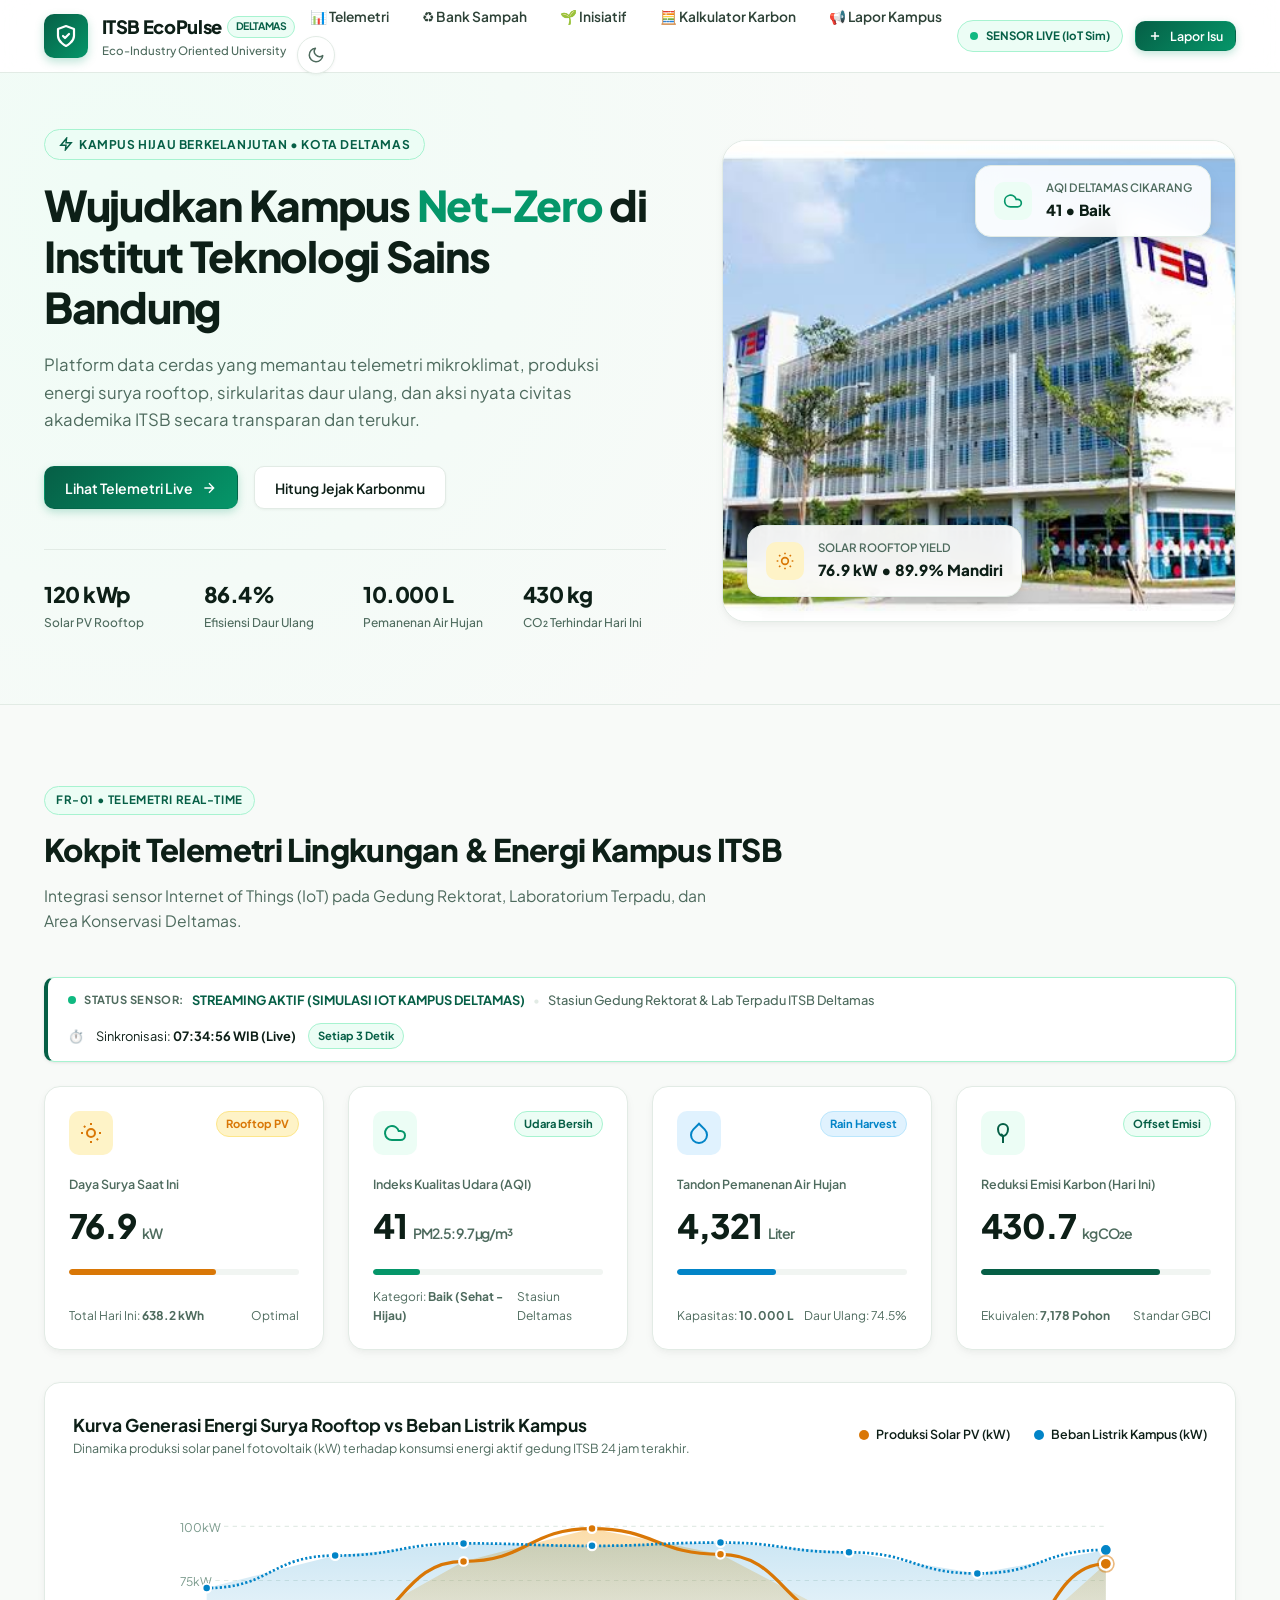
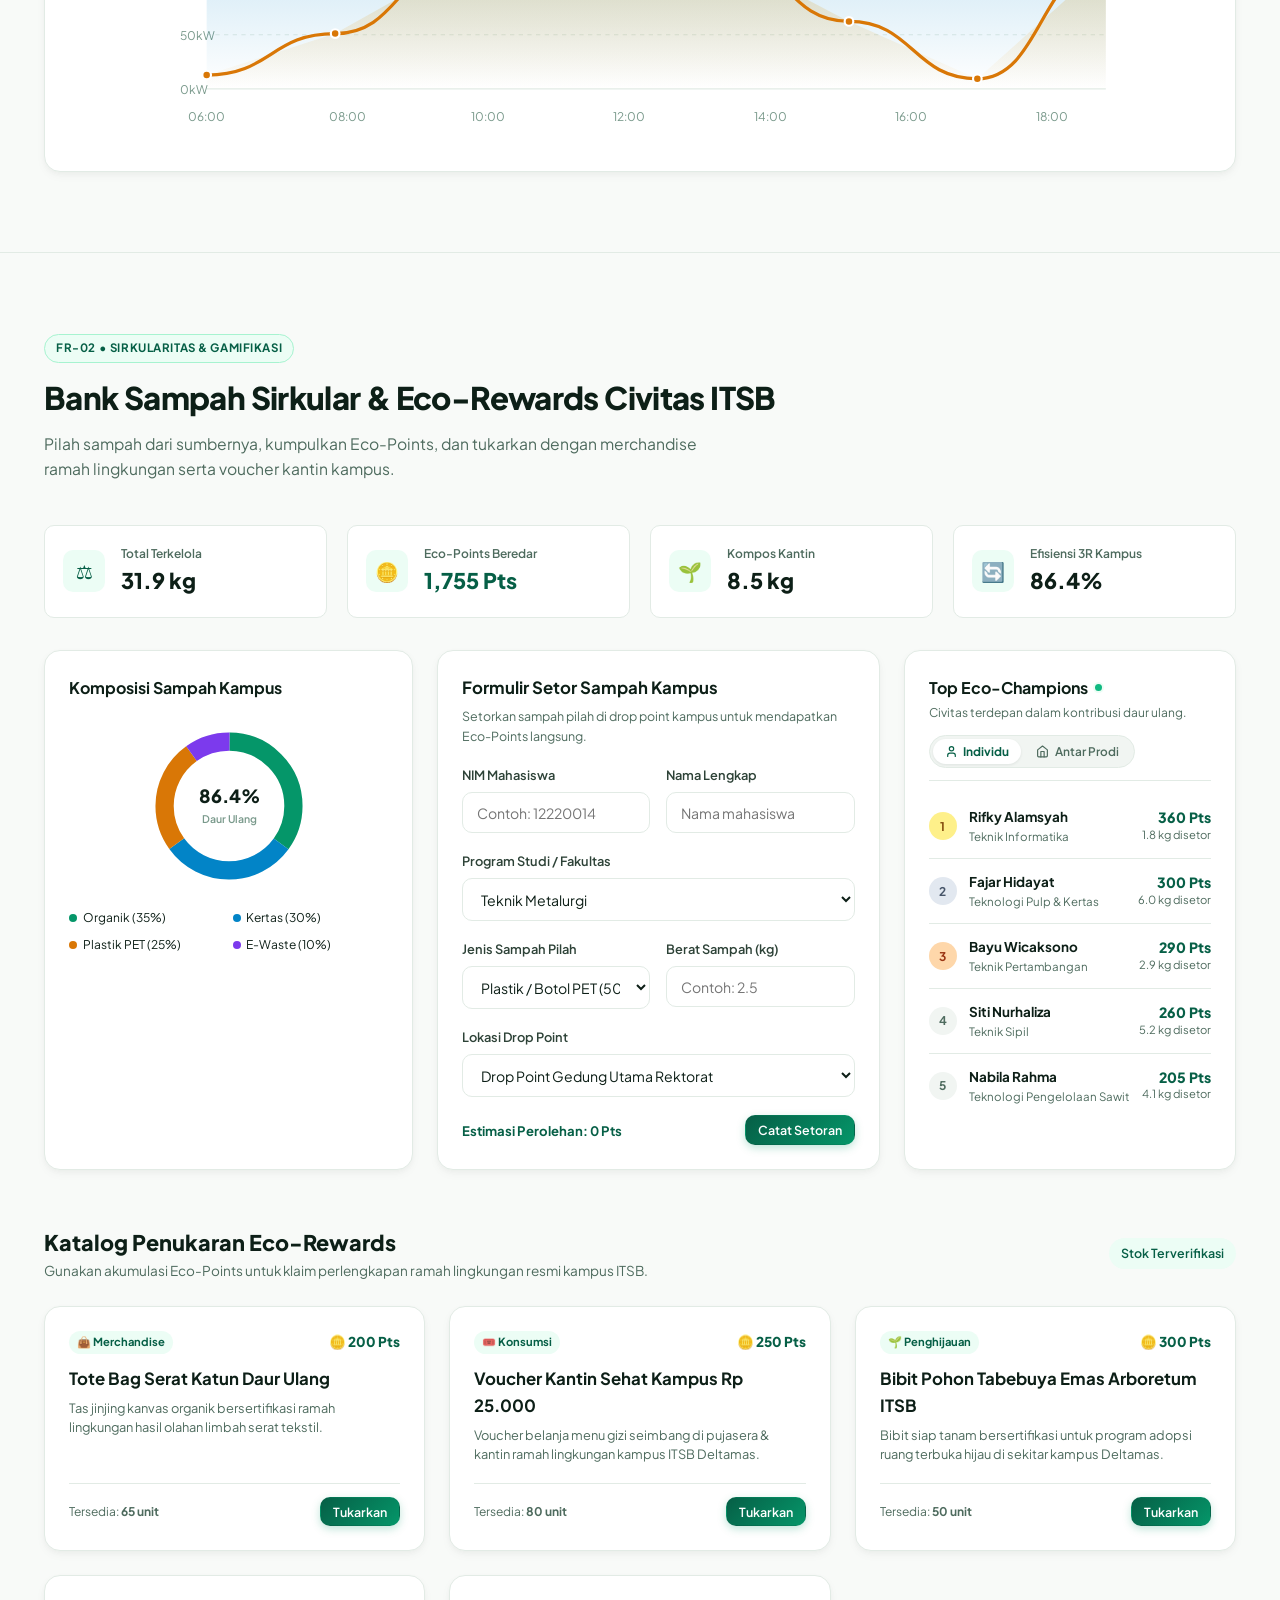
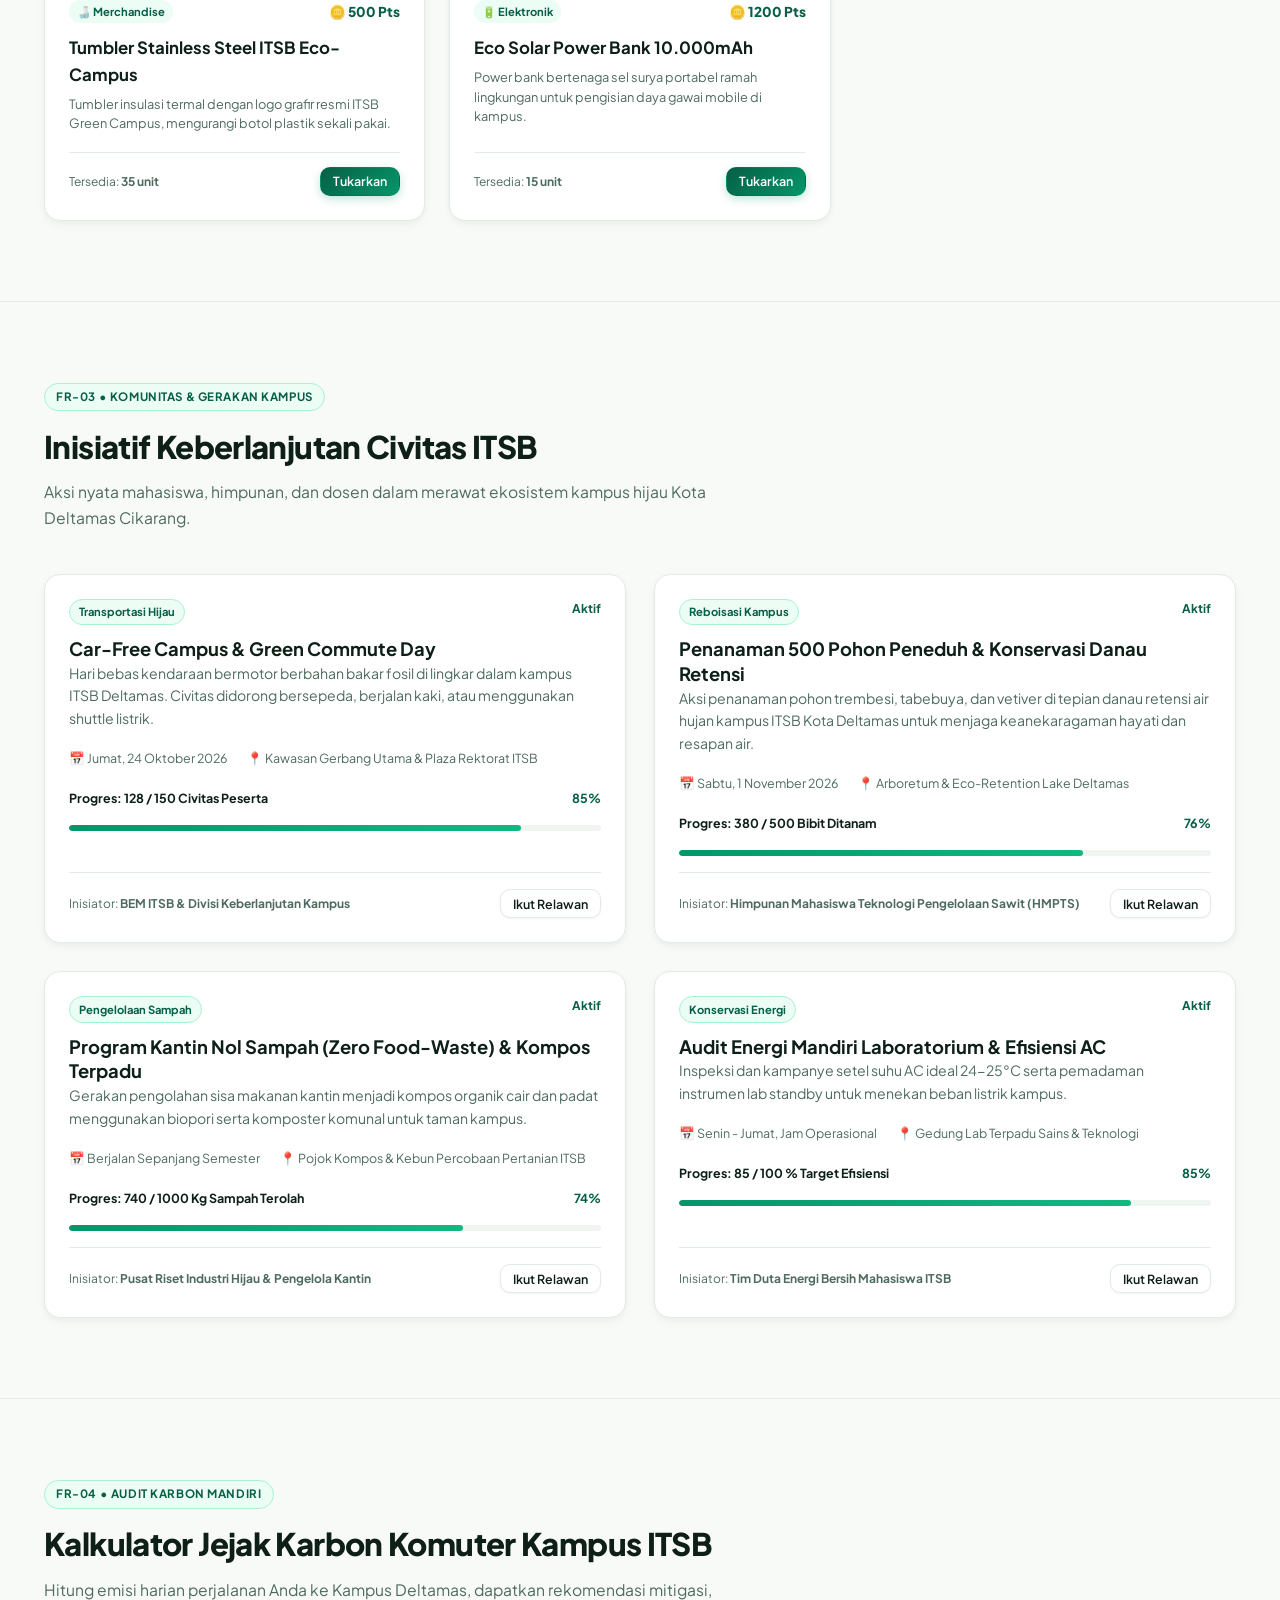
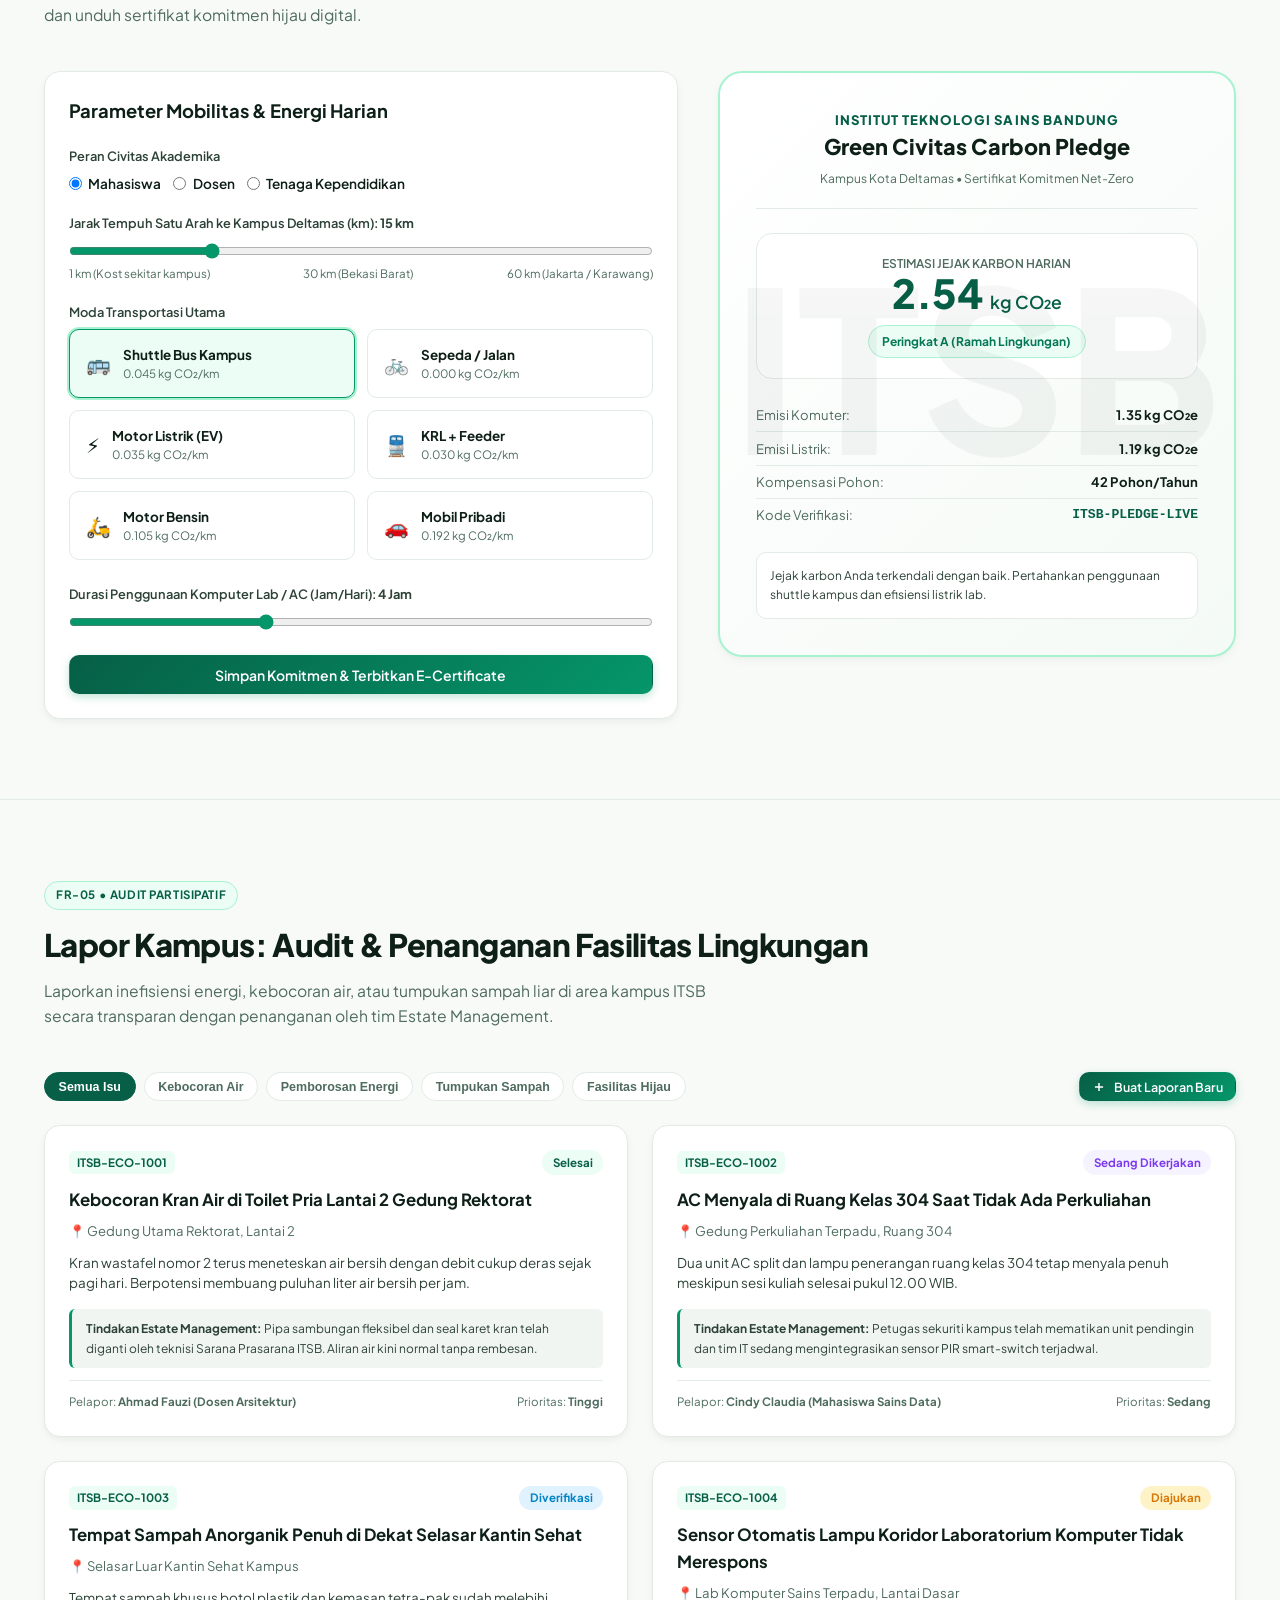
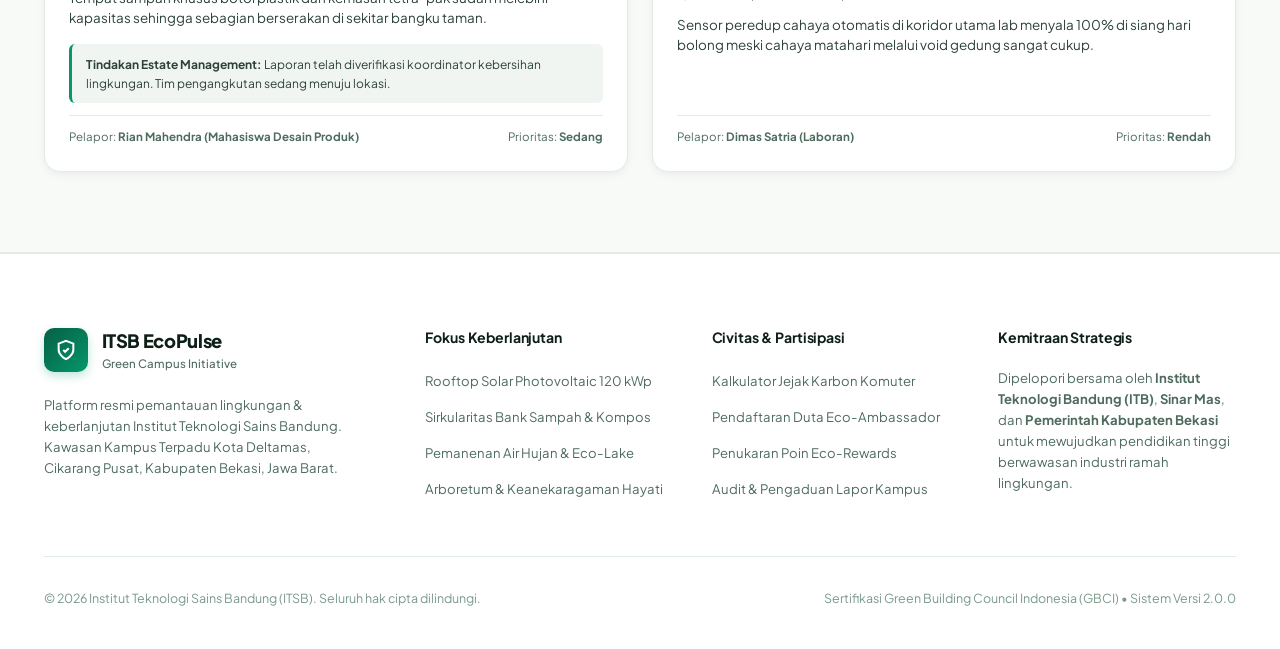
==== commit b3546083: "merge: resolve conflicts between origin/main and feat/leaderboard-prodi, harmonizing prodi leaderboa" ====
--- a/itsb-ecopulse/static/index.html
+++ b/itsb-ecopulse/static/index.html
@@ -1,1242 +1,1242 @@
-<!DOCTYPE html>
-<html lang="id">
-
-<head>
-  <meta charset="UTF-8">
-  <meta name="viewport" content="width=device-width, initial-scale=1.0">
-  <title>ITSB EcoPulse — Platform Keberlanjutan & Kampus Hijau Institut Teknologi Sains Bandung</title>
-  <meta name="description"
-    content="Sistem monitoring telemetri lingkungan cerdas, bank sampah sirkular, inisiatif hijau, dan kalkulator jejak karbon di kampus Institut Teknologi Sains Bandung (ITSB) Kota Deltamas Cikarang.">
-  <link rel="stylesheet" href="css/style.css">
-  <!-- Cegah Flash of Unstyled Theme (FOUC) saat reload di Dark Mode -->
-  <script>
-    (function () {
-      try {
-        const savedTheme = localStorage.getItem("ecopulse-theme");
-        const systemPrefersDark = window.matchMedia("(prefers-color-scheme: dark)").matches;
-        if (savedTheme === "dark" || (!savedTheme && systemPrefersDark)) {
-          document.documentElement.classList.add("dark-mode");
-        }
-      } catch (e) {}
-    })();
-  </script>
-</head>
-
-<body>
-
-  <!-- Site Header -->
-  <header class="site-header" id="siteHeader">
-    <div class="container nav-wrapper">
-      <a href="#hero" class="brand-group" id="brandLogo">
-        <div class="brand-emblem">
-          <svg width="24" height="24" viewBox="0 0 24 24" fill="none" stroke="currentColor" stroke-width="2.2"
-            stroke-linecap="round" stroke-linejoin="round">
-            <path d="M12 22s8-4 8-10V5l-8-3-8 3v7c0 6 8 10 8 10z" />
-            <path d="M9 12l2 2 4-4" />
-          </svg>
-        </div>
-        <div class="brand-text-col">
-          <div class="brand-name">
-            ITSB EcoPulse
-            <span class="brand-badge">DELTAMAS</span>
-          </div>
-          <span class="brand-subtitle">Eco-Industry Oriented University</span>
-        </div>
-      </a>
-
-      <nav aria-label="Navigasi Utama">
-        <ul class="nav-links">
-          <li><a href="#telemetry" class="nav-link active" id="navTelemetry">📊 Telemetri</a></li>
-          <li><a href="#waste" class="nav-link" id="navWaste">♻️ Bank Sampah</a></li>
-          <li><a href="#initiatives" class="nav-link" id="navInitiatives">🌱 Inisiatif</a></li>
-          <li><a href="#calculator" class="nav-link" id="navCalculator">🧮 Kalkulator Karbon</a></li>
-          <li><a href="#reports" class="nav-link" id="navReports">📢 Lapor Kampus</a></li>
-        </ul>
-              <!-- Tombol Toggle Dark Mode (Sakelar Matahari / Bulan) -->
-        <button type="button" class="theme-toggle-btn" id="themeToggleBtn" aria-label="Beralih Mode Gelap/Terang" title="Beralih Mode Gelap/Terang">
-          <span class="theme-icon sun-icon" aria-hidden="true">
-            <svg width="18" height="18" viewBox="0 0 24 24" fill="none" stroke="currentColor" stroke-width="2" stroke-linecap="round" stroke-linejoin="round">
-              <circle cx="12" cy="12" r="5"></circle>
-              <line x1="12" y1="1" x2="12" y2="3"></line>
-              <line x1="12" y1="21" x2="12" y2="23"></line>
-              <line x1="4.22" y1="4.22" x2="5.64" y2="5.64"></line>
-              <line x1="18.36" y1="18.36" x2="19.78" y2="19.78"></line>
-              <line x1="1" y1="12" x2="3" y2="12"></line>
-              <line x1="21" y1="12" x2="23" y2="12"></line>
-              <line x1="4.22" y1="19.78" x2="5.64" y2="18.36"></line>
-              <line x1="18.36" y1="5.64" x2="19.78" y2="4.22"></line>
-            </svg>
-          </span>
-          <span class="theme-icon moon-icon" aria-hidden="true">
-            <svg width="18" height="18" viewBox="0 0 24 24" fill="none" stroke="currentColor" stroke-width="2" stroke-linecap="round" stroke-linejoin="round">
-              <path d="M21 12.79A9 9 0 1 1 11.21 3 7 7 0 0 0 21 12.79z"></path>
-            </svg>
-          </span>
-        </button>
-      </nav>
-
-      <div class="nav-cta-group">
-        <div class="live-indicator" id="liveSensorStatus">
-          <span class="pulse-dot"></span>
-          <span>SENSOR LIVE</span>
-        </div>
-        <button class="btn btn-primary btn-sm" id="btnQuickReport" onclick="openModal('reportModal')">
-          <svg width="14" height="14" viewBox="0 0 24 24" fill="none" stroke="currentColor" stroke-width="2.5">
-            <path d="M12 5v14M5 12h14" />
-          </svg>
-          Lapor Isu
-        </button>
-      </div>
-    </div>
-  </header>
-
-  <main>
-    <!-- HERO SECTION -->
-    <section class="hero-section" id="hero">
-      <div class="container hero-grid">
-        <div class="hero-text-col">
-          <div class="hero-tag">
-            <svg width="14" height="14" viewBox="0 0 24 24" fill="none" stroke="currentColor" stroke-width="2.5">
-              <polygon points="13 2 3 14 12 14 11 22 21 10 12 10 13 2" />
-            </svg>
-            Kampus Hijau Berkelanjutan • Kota Deltamas
-          </div>
-          <h1 class="hero-title">
-            Wujudkan Kampus <span class="highlight">Net-Zero</span> di Institut Teknologi Sains Bandung
-          </h1>
-          <p class="hero-description">
-            Platform data cerdas yang memantau telemetri mikroklimat, produksi energi surya rooftop, sirkularitas daur
-            ulang, dan aksi nyata civitas akademika ITSB secara transparan dan terukur.
-          </p>
-
-          <div class="hero-cta-bar">
-            <a href="#telemetry" class="btn btn-primary">
-              Lihat Telemetri Live
-              <svg width="16" height="16" viewBox="0 0 24 24" fill="none" stroke="currentColor" stroke-width="2">
-                <path d="M5 12h14M12 5l7 7-7 7" />
-              </svg>
-            </a>
-            <a href="#calculator" class="btn btn-secondary">
-              Hitung Jejak Karbonmu
-            </a>
-          </div>
-
-          <div class="hero-stats-ribbon">
-            <div class="hero-stat-item">
-              <span class="hero-stat-value" id="heroStatSolar">120 kWp</span>
-              <span class="hero-stat-label">Solar PV Rooftop</span>
-            </div>
-            <div class="hero-stat-item">
-              <span class="hero-stat-value" id="heroStatRecycle">86.4%</span>
-              <span class="hero-stat-label">Efisiensi Daur Ulang</span>
-            </div>
-            <div class="hero-stat-item">
-              <span class="hero-stat-value" id="heroStatWater">10.000 L</span>
-              <span class="hero-stat-label">Pemanenan Air Hujan</span>
-            </div>
-            <div class="hero-stat-item">
-              <span class="hero-stat-value" id="heroStatCarbon">430 kg</span>
-              <span class="hero-stat-label">CO₂ Terhindar Hari Ini</span>
-            </div>
-          </div>
-        </div>
-
-        <!-- Hero Visual (Google Imagen Bespoke Campus Image) -->
-        <div class="hero-visual-col">
-          <div class="hero-visual-frame">
-            <img src="assets/images/ITSB.jpg"
-              alt="Kampus Ramah Lingkungan Institut Teknologi Sains Bandung Deltamas Cikarang" class="hero-visual-img"
-              id="heroCampusImg">
-
-            <!-- Floating Live Telemetry Cards -->
-            <div class="hero-float-card hero-float-top">
-              <div class="float-icon" style="background:#ecfdf5; color:#059669;">
-                <svg width="20" height="20" viewBox="0 0 24 24" fill="none" stroke="currentColor" stroke-width="2">
-                  <path d="M17.5 19H9a7 7 0 1 1 6.71-9h1.79a4.5 4.5 0 1 1 0 9Z" />
-                </svg>
-              </div>
-              <div>
-                <div class="float-title">AQI DELTAMAS CIKARANG</div>
-                <div class="float-value" id="heroFloatAqi">41 • Baik (Sehat)</div>
-              </div>
-            </div>
-
-            <div class="hero-float-card hero-float-bottom">
-              <div class="float-icon" style="background:#fef3c7; color:#d97706;">
-                <svg width="20" height="20" viewBox="0 0 24 24" fill="none" stroke="currentColor" stroke-width="2">
-                  <circle cx="12" cy="12" r="4" />
-                  <path
-                    d="M12 2v2M12 20v2M4.93 4.93l1.41 1.41M17.66 17.66l1.41 1.41M2 12h2M20 12h2M6.34 17.66l-1.41 1.41M19.07 4.93l-1.41 1.41" />
-                </svg>
-              </div>
-              <div>
-                <div class="float-title">SOLAR ROOFTOP YIELD</div>
-                <div class="float-value" id="heroFloatSolar">76.2 kW • 89.6% Mandiri</div>
-              </div>
-            </div>
-          </div>
-        </div>
-      </div>
-    </section>
-
-    <!-- FR-01: TELEMETRI LINGKUNGAN KAMPUS -->
-    <section class="section-block" id="telemetry">
-      <div class="container">
-        <div class="section-header">
-          <div class="section-tag">FR-01 • Telemetri Real-Time</div>
-          <h2 class="section-title">Kokpit Telemetri Lingkungan & Energi Kampus ITSB</h2>
-          <p class="section-subtitle">
-            Integrasi sensor Internet of Things (IoT) pada Gedung Rektorat, Laboratorium Terpadu, dan Area Konservasi
-            Deltamas.
-          </p>
-        </div>
-
-        <!-- Live IoT Sensor Telemetry Status Strip -->
-        <div class="telemetry-live-strip">
-          <div class="telemetry-strip-left">
-            <span class="pulse-dot"></span>
-            <span class="strip-label">STATUS SENSOR:</span>
-            <strong class="strip-status" id="telemetryStatusBadge">STREAMING AKTIF (4/4 NODE ONLINE)</strong>
-            <span class="strip-separator">•</span>
-            <span class="strip-location">Stasiun Gedung Rektorat & Lab Terpadu ITSB Deltamas</span>
-          </div>
-          <div class="telemetry-strip-right">
-            <span class="strip-clock-icon">⏱️</span>
-            <span>Sinkronisasi: <strong id="telemetrySyncTime">Menghubungkan...</strong></span>
-            <span class="strip-interval-pill">Setiap 3 Detik</span>
-          </div>
-        </div>
-
-        <div class="telemetry-grid">
-          <!-- Card 1: Solar Generation -->
-          <div class="card telemetry-card" id="cardSolar">
-            <div>
-              <div class="card-top">
-                <div class="card-icon-box icon-solar">
-                  <svg width="24" height="24" viewBox="0 0 24 24" fill="none" stroke="currentColor" stroke-width="2">
-                    <circle cx="12" cy="12" r="4" />
-                    <path d="M12 2v2M12 20v2M4.93 4.93l1.41 1.41M17.66 17.66l1.41 1.41M2 12h2M20 12h2" />
-                  </svg>
-                </div>
-                <span class="card-status-pill pill-solar">Rooftop PV</span>
-              </div>
-              <div class="card-meta-label">Daya Surya Saat Ini</div>
-              <div class="card-metric-value">
-                <span id="metricSolarKw">76.2</span>
-                <span class="card-metric-unit">kW</span>
-              </div>
-              <div class="card-progress-bar">
-                <div class="card-progress-fill" id="fillSolar"
-                  style="width: 63.5%; background: var(--color-solar-amber);"></div>
-              </div>
-            </div>
-            <div class="card-foot-text">
-              <span>Total Hari Ini: <strong id="metricSolarTotal">638.2 kWh</strong></span>
-              <span id="metricSolarStatus">Optimal</span>
-            </div>
-          </div>
-
-          <!-- Card 2: Air Quality AQI -->
-          <div class="card telemetry-card" id="cardAqi">
-            <div>
-              <div class="card-top">
-                <div class="card-icon-box icon-air">
-                  <svg width="24" height="24" viewBox="0 0 24 24" fill="none" stroke="currentColor" stroke-width="2">
-                    <path d="M17.5 19H9a7 7 0 1 1 6.71-9h1.79a4.5 4.5 0 1 1 0 9Z" />
-                  </svg>
-                </div>
-                <span class="card-status-pill pill-good">Udara Bersih</span>
-              </div>
-              <div class="card-meta-label">Indeks Kualitas Udara (AQI)</div>
-              <div class="card-metric-value">
-                <span id="metricAqi">41</span>
-                <span class="card-metric-unit">PM2.5: <span id="metricPm25">9.8</span> µg/m³</span>
-              </div>
-              <div class="card-progress-bar">
-                <div class="card-progress-fill" id="fillAqi"
-                  style="width: 20%; background: var(--color-accent-emerald);"></div>
-              </div>
-            </div>
-            <div class="card-foot-text">
-              <span>Kategori: <strong id="metricAqiLabel">Baik (Hijau)</strong></span>
-              <span>Stasiun Deltamas</span>
-            </div>
-          </div>
-
-          <!-- Card 3: Water Cistern -->
-          <div class="card telemetry-card" id="cardWater">
-            <div>
-              <div class="card-top">
-                <div class="card-icon-box icon-water">
-                  <svg width="24" height="24" viewBox="0 0 24 24" fill="none" stroke="currentColor" stroke-width="2">
-                    <path d="M12 2.69l5.66 5.66a8 8 0 1 1-11.31 0z" />
-                  </svg>
-                </div>
-                <span class="card-status-pill pill-water">Rain Harvest</span>
-              </div>
-              <div class="card-meta-label">Tandon Pemanenan Air Hujan</div>
-              <div class="card-metric-value">
-                <span id="metricWater">4,320</span>
-                <span class="card-metric-unit">Liter</span>
-              </div>
-              <div class="card-progress-bar">
-                <div class="card-progress-fill" id="fillWater"
-                  style="width: 43.2%; background: var(--color-water-cyan);"></div>
-              </div>
-            </div>
-            <div class="card-foot-text">
-              <span>Kapasitas: <strong>10.000 L</strong></span>
-              <span>Daur Ulang: 74.5%</span>
-            </div>
-          </div>
-
-          <!-- Card 4: CO2 Offset -->
-          <div class="card telemetry-card" id="cardCarbon">
-            <div>
-              <div class="card-top">
-                <div class="card-icon-box icon-carbon">
-                  <svg width="24" height="24" viewBox="0 0 24 24" fill="none" stroke="currentColor" stroke-width="2">
-                    <path d="M12 22v-7l-2-2" />
-                    <path d="M17 8a5 5 0 0 0-10 0c0 5 3 7 5 7s5-2 5-7z" />
-                  </svg>
-                </div>
-                <span class="card-status-pill pill-good">Offset Emisi</span>
-              </div>
-              <div class="card-meta-label">Reduksi Emisi Karbon (Hari Ini)</div>
-              <div class="card-metric-value">
-                <span id="metricCo2">430.7</span>
-                <span class="card-metric-unit">kg CO₂e</span>
-              </div>
-              <div class="card-progress-bar">
-                <div class="card-progress-fill" style="width: 78%; background: var(--color-accent-forest);"></div>
-              </div>
-            </div>
-            <div class="card-foot-text">
-              <span>Ekuivalen: <strong id="metricTrees">7,178 Pohon</strong></span>
-              <span>Standar GBCI</span>
-            </div>
-          </div>
-        </div>
-
-        <!-- Bespoke Interactive SVG Telemetry Solar vs Load Chart -->
-        <div class="telemetry-chart-container">
-          <div class="chart-header-row">
-            <div>
-              <h3 class="chart-title">Kurva Generasi Energi Surya Rooftop vs Beban Listrik Kampus</h3>
-              <p style="font-size: 0.78rem; color: var(--color-ink-muted);">Dinamika produksi solar panel fotovoltaik
-                (kW) terhadap konsumsi energi aktif gedung ITSB 24 jam terakhir.</p>
-            </div>
-            <div class="chart-legend">
-              <div class="legend-item">
-                <span class="legend-dot legend-solar"></span>
-                <span>Produksi Solar PV (kW)</span>
-              </div>
-              <div class="legend-item">
-                <span class="legend-dot legend-load"></span>
-                <span>Beban Listrik Kampus (kW)</span>
-              </div>
-            </div>
-          </div>
-
-          <!-- SVG Visual Canvas -->
-          <div class="svg-chart-wrapper" id="svgChartWrapper">
-            <svg viewBox="0 0 900 240" id="telemetrySvg">
-              <defs>
-                <linearGradient id="solarGradient" x1="0" y1="0" x2="0" y2="1">
-                  <stop offset="0%" stop-color="#f59e0b" stop-opacity="0.35" />
-                  <stop offset="100%" stop-color="#f59e0b" stop-opacity="0.0" />
-                </linearGradient>
-                <linearGradient id="loadGradient" x1="0" y1="0" x2="0" y2="1">
-                  <stop offset="0%" stop-color="#0284c7" stop-opacity="0.2" />
-                  <stop offset="100%" stop-color="#0284c7" stop-opacity="0.0" />
-                </linearGradient>
-              </defs>
-
-              <!-- Grid Horizontal Lines -->
-              <line x1="50" y1="40" x2="880" y2="40" stroke="#e2ebe5" stroke-dasharray="4,4" />
-              <line x1="50" y1="90" x2="880" y2="90" stroke="#e2ebe5" stroke-dasharray="4,4" />
-              <line x1="50" y1="140" x2="880" y2="140" stroke="#e2ebe5" stroke-dasharray="4,4" />
-              <line x1="50" y1="190" x2="880" y2="190" stroke="#e2ebe5" />
-
-              <!-- Axis Labels -->
-              <text x="25" y="45" font-size="11" fill="#79998b" font-family="Plus Jakarta Sans">100kW</text>
-              <text x="25" y="95" font-size="11" fill="#79998b" font-family="Plus Jakarta Sans">75kW</text>
-              <text x="25" y="145" font-size="11" fill="#79998b" font-family="Plus Jakarta Sans">50kW</text>
-              <text x="25" y="195" font-size="11" fill="#79998b" font-family="Plus Jakarta Sans">0kW</text>
-
-              <!-- Area Fills -->
-              <polygon id="svgSolarArea" fill="url(#solarGradient)"
-                points="50,190 180,165 310,130 440,80 570,45 700,60 830,95 880,190" />
-              <polygon id="svgLoadArea" fill="url(#loadGradient)"
-                points="50,190 180,110 310,105 440,95 570,90 700,92 830,98 880,190" />
-
-              <!-- Curve Lines -->
-              <path id="svgSolarLine" d="M 50,190 Q 180,165 310,130 T 570,45 T 700,60 T 880,115" fill="none"
-                stroke="#d97706" stroke-width="3" />
-              <path id="svgLoadLine" d="M 50,115 Q 180,110 310,105 T 570,90 T 700,92 T 880,98" fill="none"
-                stroke="#0284c7" stroke-width="2.5" stroke-dasharray="2,2" />
-
-              <!-- Dynamic Points & Markers Layer -->
-              <g id="svgDynamicChartGroup"></g>
-
-              <!-- Timeline markers -->
-              <g id="svgTimelineMarkers">
-                <text x="50" y="220" font-size="11" fill="#79998b" text-anchor="middle">06:00</text>
-                <text x="180" y="220" font-size="11" fill="#79998b" text-anchor="middle">08:00</text>
-                <text x="310" y="220" font-size="11" fill="#79998b" text-anchor="middle">10:00</text>
-                <text x="440" y="220" font-size="11" fill="#79998b" text-anchor="middle">12:00</text>
-                <text x="570" y="220" font-size="11" fill="#79998b" text-anchor="middle">14:00</text>
-                <text x="700" y="220" font-size="11" fill="#79998b" text-anchor="middle">16:00</text>
-                <text x="830" y="220" font-size="11" fill="#79998b" text-anchor="middle">18:00</text>
-              </g>
-            </svg>
-            <div class="chart-tooltip" id="chartTooltip"></div>
-          </div>
-        </div>
-      </div>
-    </section>
-
-    <!-- FR-02: BANK SAMPAH SIRKULAR & ECO-REWARDS -->
-    <section class="section-block" id="waste">
-      <div class="container">
-        <div class="section-header">
-          <div class="section-tag">FR-02 • Sirkularitas & Gamifikasi</div>
-          <h2 class="section-title">Bank Sampah Sirkular & Eco-Rewards Civitas ITSB</h2>
-          <p class="section-subtitle">
-            Pilah sampah dari sumbernya, kumpulkan Eco-Points, dan tukarkan dengan merchandise ramah lingkungan serta
-            voucher kantin kampus.
-          </p>
-        </div>
-
-        <!-- Quick Summary Ribbon -->
-        <div class="waste-stats-banner">
-          <div class="waste-stat-card">
-            <div class="waste-stat-icon">⚖️</div>
-            <div>
-              <div style="font-size:0.75rem; color:var(--color-ink-muted); font-weight:600;">Total Terkelola</div>
-              <div style="font-size:1.35rem; font-weight:800; color:var(--color-ink);" id="wasteStatTotalKg">31.9 kg
-              </div>
-            </div>
-          </div>
-
-          <div class="waste-stat-card">
-            <div class="waste-stat-icon">🪙</div>
-            <div>
-              <div style="font-size:0.75rem; color:var(--color-ink-muted); font-weight:600;">Eco-Points Beredar</div>
-              <div style="font-size:1.35rem; font-weight:800; color:var(--color-accent-forest);" id="wasteStatPoints">
-                1,755 Pts</div>
-            </div>
-          </div>
-
-          <div class="waste-stat-card">
-            <div class="waste-stat-icon">🌱</div>
-            <div>
-              <div style="font-size:0.75rem; color:var(--color-ink-muted); font-weight:600;">Kompos Kantin</div>
-              <div style="font-size:1.35rem; font-weight:800; color:var(--color-ink);" id="wasteStatCompost">8.5 kg
-              </div>
-            </div>
-          </div>
-
-          <div class="waste-stat-card">
-            <div class="waste-stat-icon">🔄</div>
-            <div>
-              <div style="font-size:0.75rem; color:var(--color-ink-muted); font-weight:600;">Efisiensi 3R Kampus</div>
-              <div style="font-size:1.35rem; font-weight:800; color:var(--color-ink);">86.4%</div>
-            </div>
-          </div>
-        </div>
-
-        <!-- 3-Column Split: Donut Composition | Form Setor | Leaderboard -->
-        <div class="waste-split-layout">
-          <!-- Donut Breakdown -->
-          <div class="card">
-            <h3 style="font-size:1rem; font-weight:700; margin-bottom:1rem;">Komposisi Sampah Kampus</h3>
-            <div style="display:flex; justify-content:center; align-items:center; height:180px;">
-              <svg width="170" height="170" viewBox="0 0 42 42">
-                <circle class="donut-ring" cx="21" cy="21" r="15.915" fill="transparent" stroke="#f0f5f2"
-                  stroke-width="4.5"></circle>
-                <!-- Organik 35% -->
-                <circle cx="21" cy="21" r="15.915" fill="transparent" stroke="#059669" stroke-width="4.5"
-                  stroke-dasharray="35 65" stroke-dashoffset="25"></circle>
-                <!-- Kertas 30% -->
-                <circle cx="21" cy="21" r="15.915" fill="transparent" stroke="#0284c7" stroke-width="4.5"
-                  stroke-dasharray="30 70" stroke-dashoffset="90"></circle>
-                <!-- Plastik 25% -->
-                <circle cx="21" cy="21" r="15.915" fill="transparent" stroke="#d97706" stroke-width="4.5"
-                  stroke-dasharray="25 75" stroke-dashoffset="60"></circle>
-                <!-- E-Waste & Logam 10% -->
-                <circle cx="21" cy="21" r="15.915" fill="transparent" stroke="#7c3aed" stroke-width="4.5"
-                  stroke-dasharray="10 90" stroke-dashoffset="35"></circle>
-                <text x="50%" y="48%" text-anchor="middle" font-size="4.5" font-weight="800" fill="#0d1f17"
-                  font-family="Plus Jakarta Sans">86.4%</text>
-                <text x="50%" y="60%" text-anchor="middle" font-size="2.6" font-weight="600" fill="#79998b"
-                  font-family="Plus Jakarta Sans">Daur Ulang</text>
-              </svg>
-            </div>
-            <div
-              style="font-size:0.75rem; display:grid; grid-template-columns:1fr 1fr; gap:0.5rem; margin-top:0.75rem;">
-              <div style="display:flex; align-items:center; gap:0.35rem;"><span
-                  style="width:8px;height:8px;border-radius:50%;background:#059669;"></span>Organik (35%)</div>
-              <div style="display:flex; align-items:center; gap:0.35rem;"><span
-                  style="width:8px;height:8px;border-radius:50%;background:#0284c7;"></span>Kertas (30%)</div>
-              <div style="display:flex; align-items:center; gap:0.35rem;"><span
-                  style="width:8px;height:8px;border-radius:50%;background:#d97706;"></span>Plastik PET (25%)</div>
-              <div style="display:flex; align-items:center; gap:0.35rem;"><span
-                  style="width:8px;height:8px;border-radius:50%;background:#7c3aed;"></span>E-Waste (10%)</div>
-            </div>
-          </div>
-
-          <!-- Digital Deposit Form -->
-          <div class="card">
-            <h3 style="font-size:1.05rem; font-weight:700; margin-bottom:0.35rem;">Formulir Setor Sampah Kampus</h3>
-            <p style="font-size:0.78rem; color:var(--color-ink-muted); margin-bottom:1.15rem;">Setorkan sampah pilah di
-              drop point kampus untuk mendapatkan Eco-Points langsung.</p>
-
-            <form id="wasteDepositForm" onsubmit="handleWasteDeposit(event)">
-              <div class="form-row">
-                <div class="form-group">
-                  <label class="form-label" for="wasteStudentId">NIM Mahasiswa</label>
-                  <input type="text" id="wasteStudentId" class="form-control" placeholder="Contoh: 12220014" required>
-                </div>
-                <div class="form-group">
-                  <label class="form-label" for="wasteStudentName">Nama Lengkap</label>
-                  <input type="text" id="wasteStudentName" class="form-control" placeholder="Nama mahasiswa" required>
-                </div>
-              </div>
-
-              <div class="form-group">
-                <label class="form-label" for="wasteDepartment">Program Studi / Fakultas</label>
-                <select id="wasteDepartment" class="form-control" required>
-                  <option value="Teknik Metalurgi">Teknik Metalurgi</option>
-                  <option value="Teknik Sipil">Teknik Sipil</option>
-                  <option value="Desain Produk">Desain Produk</option>
-                  <option value="Teknik Informatika">Teknik Informatika</option>
-                  <option value="Teknologi Pulp & Kertas">Teknologi Pulp & Kertas</option>
-                  <option value="Teknik Pertambangan">Teknik Pertambangan</option>
-                  <option value="Teknik Perminyakan">Teknik Perminyakan</option>
-                  <option value="Sains Data">Sains Data</option>
-                  <option value="Bisnis Digital">Bisnis Digital</option>
-                  <option value="Teknologi Pengelolaan Sawit">Teknologi Pengelolaan Sawit</option>
-                  <option value="Pengelolaan & Teknologi Perkebunan">Pengelolaan & Teknologi Perkebunan</option>
-                  <option value="Perencanaan Wilayah & Kota">Perencanaan Wilayah & Kota</option>
-                </select>
-              </div>
-
-              <div class="form-row">
-                <div class="form-group">
-                  <label class="form-label" for="wasteType">Jenis Sampah Pilah</label>
-                  <select id="wasteType" class="form-control" required onchange="updateEstimatedPoints()">
-                    <option value="Plastik/PET">Plastik / Botol PET (50 Pts/kg)</option>
-                    <option value="Kertas/Karton">Kertas / Karton (50 Pts/kg)</option>
-                    <option value="Organik">Organik Sisa Makanan/Daun (20 Pts/kg)</option>
-                    <option value="E-Waste">Limbah Elektronik (200 Pts/kg)</option>
-                    <option value="Logam/Kaleng">Logam / Kaleng (100 Pts/kg)</option>
-                  </select>
-                </div>
-                <div class="form-group">
-                  <label class="form-label" for="wasteWeight">Berat Sampah (kg)</label>
-                  <input type="number" id="wasteWeight" class="form-control" step="0.1" min="0.1"
-                    placeholder="Contoh: 2.5" required oninput="updateEstimatedPoints()">
-                </div>
-              </div>
-
-              <div class="form-group">
-                <label class="form-label" for="wasteLocation">Lokasi Drop Point</label>
-                <select id="wasteLocation" class="form-control" required>
-                  <option value="Drop Point Gedung Utama Rektorat">Drop Point Gedung Utama Rektorat</option>
-                  <option value="Bank Sampah Lab Terpadu">Bank Sampah Lab Terpadu</option>
-                  <option value="Pojok Pengomposan Kantin Sehat">Pojok Pengomposan Kantin Sehat</option>
-                  <option value="Drop Point Gedung Perpustakaan">Drop Point Gedung Perpustakaan</option>
-                </select>
-              </div>
-
-              <div style="display:flex; align-items:center; justify-content:space-between; margin-top:1rem;">
-                <div style="font-size:0.82rem; font-weight:700; color:var(--color-accent-forest);">
-                  Estimasi Perolehan: <span id="estPointsBadge">0 Pts</span>
-                </div>
-                <button type="submit" class="btn btn-primary btn-sm" id="btnSubmitWaste">
-                  Catat Setoran
-                </button>
-              </div>
-            </form>
-          </div>
-
-          <!-- Top Champions Leaderboard -->
-          <div class="card" id="leaderboardCard">
-            <div class="leaderboard-card-header">
-              <div>
-                <h3 style="font-size:1rem; font-weight:700; margin-bottom:0.2rem; display:flex; align-items:center; gap:0.45rem;">
-                  <span>Top Eco-Champions</span>
-                  <span class="leaderboard-live-indicator" title="Pembaruan Real-Time Aktif"></span>
-                </h3>
-                <p id="leaderboardSubtitle" style="font-size:0.75rem; color:var(--color-ink-muted); margin-bottom:0;">Civitas terdepan dalam kontribusi daur ulang.</p>
-              </div>
-
-              <!-- Modern Tab Switch: [ Individu | Antar Prodi ] -->
-              <div class="leaderboard-tabs" role="tablist" aria-label="Mode Papan Peringkat">
-                <button type="button" class="leaderboard-tab-btn active" id="tabIndividu" role="tab"
-                  aria-selected="true" aria-controls="leaderboardContainer" onclick="switchLeaderboardTab('individu')">
-                  <svg width="13" height="13" viewBox="0 0 24 24" fill="none" stroke="currentColor" stroke-width="2.2"
-                    stroke-linecap="round" stroke-linejoin="round" aria-hidden="true">
-                    <path d="M19 21v-2a4 4 0 0 0-4-4H9a4 4 0 0 0-4 4v2" />
-                    <circle cx="12" cy="7" r="4" />
-                  </svg>
-                  <span>Individu</span>
-                </button>
-                <button type="button" class="leaderboard-tab-btn" id="tabProdi" role="tab"
-                  aria-selected="false" aria-controls="leaderboardContainer" onclick="switchLeaderboardTab('prodi')">
-                  <svg width="13" height="13" viewBox="0 0 24 24" fill="none" stroke="currentColor" stroke-width="2.2"
-                    stroke-linecap="round" stroke-linejoin="round" aria-hidden="true">
-                    <path d="m3 9 9-7 9 7v11a2 2 0 0 1-2 2H5a2 2 0 0 1-2-2z" />
-                    <polyline points="9 22 9 12 15 12 15 22" />
-                  </svg>
-                  <span>Antar Prodi</span>
-                </button>
-              </div>
-            </div>
-
-            <ul class="leaderboard-list" id="leaderboardContainer" role="tabpanel" aria-live="polite">
-              <!-- Populated by JS -->
-            </ul>
-          </div>
-        </div>
-
-        <!-- Catalog Eco-Rewards -->
-        <div>
-          <div style="display:flex; align-items:center; justify-content:space-between; margin-bottom:1.5rem;">
-            <div>
-              <h3 style="font-size:1.35rem; font-weight:800; color:var(--color-ink);">Katalog Penukaran Eco-Rewards</h3>
-              <p style="font-size:0.85rem; color:var(--color-ink-muted);">Gunakan akumulasi Eco-Points untuk klaim
-                perlengkapan ramah lingkungan resmi kampus ITSB.</p>
-            </div>
-            <span
-              style="font-size:0.78rem; font-weight:600; color:var(--color-accent-forest); background:var(--color-accent-light); padding:0.35rem 0.75rem; border-radius:var(--radius-full);">Stok
-              Terverifikasi</span>
-          </div>
-
-          <div class="rewards-grid" id="rewardsCatalogContainer">
-            <!-- Populated by JS -->
-          </div>
-        </div>
-      </div>
-    </section>
-
-    <!-- FR-03: GERAKAN INISIATIF & KOMUNITAS HIJAU -->
-    <section class="section-block" id="initiatives">
-      <div class="container">
-        <div class="section-header">
-          <div class="section-tag">FR-03 • Komunitas & Gerakan Kampus</div>
-          <h2 class="section-title">Inisiatif Keberlanjutan Civitas ITSB</h2>
-          <p class="section-subtitle">
-            Aksi nyata mahasiswa, himpunan, dan dosen dalam merawat ekosistem kampus hijau Kota Deltamas Cikarang.
-          </p>
-        </div>
-
-        <div class="initiatives-grid" id="initiativesContainer">
-          <!-- Populated by JS -->
-        </div>
-      </div>
-    </section>
-
-    <!-- FR-04: KALKULATOR JEJAK KARBON CIVITAS -->
-    <section class="section-block" id="calculator">
-      <div class="container">
-        <div class="section-header">
-          <div class="section-tag">FR-04 • Audit Karbon Mandiri</div>
-          <h2 class="section-title">Kalkulator Jejak Karbon Komuter Kampus ITSB</h2>
-          <p class="section-subtitle">
-            Hitung emisi harian perjalanan Anda ke Kampus Deltamas, dapatkan rekomendasi mitigasi, dan unduh sertifikat
-            komitmen hijau digital.
-          </p>
-        </div>
-
-        <div class="calc-container">
-          <!-- Input Form Column -->
-          <div class="card">
-            <h3 style="font-size:1.15rem; font-weight:700; margin-bottom:1.25rem;">Parameter Mobilitas & Energi Harian
-            </h3>
-
-            <div class="form-group">
-              <label class="form-label">Peran Civitas Akademika</label>
-              <div style="display:flex; gap:0.75rem;">
-                <label
-                  style="display:inline-flex; align-items:center; gap:0.4rem; font-size:0.85rem; font-weight:600; cursor:pointer;">
-                  <input type="radio" name="calcRole" value="Mahasiswa" checked> Mahasiswa
-                </label>
-                <label
-                  style="display:inline-flex; align-items:center; gap:0.4rem; font-size:0.85rem; font-weight:600; cursor:pointer;">
-                  <input type="radio" name="calcRole" value="Dosen"> Dosen
-                </label>
-                <label
-                  style="display:inline-flex; align-items:center; gap:0.4rem; font-size:0.85rem; font-weight:600; cursor:pointer;">
-                  <input type="radio" name="calcRole" value="Tenaga Kependidikan"> Tenaga Kependidikan
-                </label>
-              </div>
-            </div>
-
-            <div class="form-group">
-              <label class="form-label" for="calcDistance">Jarak Tempuh Satu Arah ke Kampus Deltamas (km): <strong
-                  id="distValLabel">15 km</strong></label>
-              <input type="range" id="calcDistance" min="1" max="60" value="15" step="1"
-                style="width:100%; accent-color:var(--color-accent-emerald);"
-                oninput="document.getElementById('distValLabel').innerText = this.value + ' km'; calculateCarbon();">
-              <div
-                style="display:flex; justify-content:space-between; font-size:0.72rem; color:var(--color-ink-muted);">
-                <span>1 km (Kost sekitar kampus)</span>
-                <span>30 km (Bekasi Barat)</span>
-                <span>60 km (Jakarta / Karawang)</span>
-              </div>
-            </div>
-
-            <div class="form-group">
-              <label class="form-label">Moda Transportasi Utama</label>
-              <div class="transport-options" id="transportOptionsContainer">
-                <div class="transport-pill active" data-mode="Shuttle Bus Kampus Deltamas"
-                  onclick="selectTransportMode(this)">
-                  <span class="transport-icon">🚌</span>
-                  <div>
-                    <div class="transport-text-title">Shuttle Bus Kampus</div>
-                    <div class="transport-text-factor">0.045 kg CO₂/km</div>
-                  </div>
-                </div>
-
-                <div class="transport-pill" data-mode="Sepeda / Jalan Kaki" onclick="selectTransportMode(this)">
-                  <span class="transport-icon">🚲</span>
-                  <div>
-                    <div class="transport-text-title">Sepeda / Jalan</div>
-                    <div class="transport-text-factor">0.000 kg CO₂/km</div>
-                  </div>
-                </div>
-
-                <div class="transport-pill" data-mode="Motor Listrik (EV)" onclick="selectTransportMode(this)">
-                  <span class="transport-icon">⚡</span>
-                  <div>
-                    <div class="transport-text-title">Motor Listrik (EV)</div>
-                    <div class="transport-text-factor">0.035 kg CO₂/km</div>
-                  </div>
-                </div>
-
-                <div class="transport-pill" data-mode="KRL Commuterline + Feeder" onclick="selectTransportMode(this)">
-                  <span class="transport-icon">🚆</span>
-                  <div>
-                    <div class="transport-text-title">KRL + Feeder</div>
-                    <div class="transport-text-factor">0.030 kg CO₂/km</div>
-                  </div>
-                </div>
-
-                <div class="transport-pill" data-mode="Sepeda Motor Bensin" onclick="selectTransportMode(this)">
-                  <span class="transport-icon">🛵</span>
-                  <div>
-                    <div class="transport-text-title">Motor Bensin</div>
-                    <div class="transport-text-factor">0.105 kg CO₂/km</div>
-                  </div>
-                </div>
-
-                <div class="transport-pill" data-mode="Mobil Pribadi Bensin" onclick="selectTransportMode(this)">
-                  <span class="transport-icon">🚗</span>
-                  <div>
-                    <div class="transport-text-title">Mobil Pribadi</div>
-                    <div class="transport-text-factor">0.192 kg CO₂/km</div>
-                  </div>
-                </div>
-              </div>
-            </div>
-
-            <div class="form-group">
-              <label class="form-label" for="calcHours">Durasi Penggunaan Komputer Lab / AC (Jam/Hari): <strong
-                  id="hoursValLabel">4 Jam</strong></label>
-              <input type="range" id="calcHours" min="0" max="12" value="4" step="1"
-                style="width:100%; accent-color:var(--color-accent-emerald);"
-                oninput="document.getElementById('hoursValLabel').innerText = this.value + ' Jam'; calculateCarbon();">
-            </div>
-
-            <button class="btn btn-primary" style="width:100%;" onclick="submitCarbonPledge()">
-              Simpan Komitmen & Terbitkan E-Certificate
-            </button>
-          </div>
-
-          <!-- Certificate Output Column -->
-          <div>
-            <div class="certificate-preview" id="certificateBox">
-              <div class="cert-watermark">ITSB</div>
-              <div class="cert-header">
-                <div class="cert-institution">Institut Teknologi Sains Bandung</div>
-                <div class="cert-title">Green Civitas Carbon Pledge</div>
-                <div style="font-size:0.75rem; color:var(--color-ink-muted); margin-top:0.25rem;">Kampus Kota Deltamas •
-                  Sertifikat Komitmen Net-Zero</div>
-              </div>
-
-              <div class="cert-gauge-box">
-                <div
-                  style="font-size:0.75rem; color:var(--color-ink-muted); font-weight:600; text-transform:uppercase;">
-                  Estimasi Jejak Karbon Harian</div>
-                <div class="cert-emission-val" id="certEmissionVal">2.54 <span
-                    style="font-size:1.1rem; font-weight:600;">kg CO₂e</span></div>
-                <div class="cert-badge-grade" id="certGradeBadge">Peringkat A (Ramah Lingkungan)</div>
-              </div>
-
-              <div style="font-size:0.82rem; margin-bottom:1.25rem; line-height:1.5;">
-                <div
-                  style="display:flex; justify-content:space-between; padding:0.4rem 0; border-bottom:1px solid #e2ebe5;">
-                  <span style="color:var(--color-ink-muted);">Emisi Komuter:</span>
-                  <strong id="certCommuteVal">1.35 kg CO₂e</strong>
-                </div>
-                <div
-                  style="display:flex; justify-content:space-between; padding:0.4rem 0; border-bottom:1px solid #e2ebe5;">
-                  <span style="color:var(--color-ink-muted);">Emisi Listrik:</span>
-                  <strong id="certElectricVal">1.19 kg CO₂e</strong>
-                </div>
-                <div
-                  style="display:flex; justify-content:space-between; padding:0.4rem 0; border-bottom:1px solid #e2ebe5;">
-                  <span style="color:var(--color-ink-muted);">Kompensasi Pohon:</span>
-                  <strong id="certTreesVal">42 Pohon/Tahun</strong>
-                </div>
-                <div style="display:flex; justify-content:space-between; padding:0.4rem 0;">
-                  <span style="color:var(--color-ink-muted);">Kode Verifikasi:</span>
-                  <strong id="certCode"
-                    style="color:var(--color-accent-forest); font-family:monospace;">ITSB-PLEDGE-LIVE</strong>
-                </div>
-              </div>
-
-              <div
-                style="background:#ffffff; border:1px solid var(--color-border-hairline); border-radius:var(--radius-md); padding:0.85rem; font-size:0.75rem; color:var(--color-ink-secondary);"
-                id="certRecommendation">
-                Jejak karbon Anda terkendali dengan baik. Pertahankan penggunaan shuttle kampus dan efisiensi listrik
-                lab.
-              </div>
-            </div>
-          </div>
-        </div>
-      </div>
-    </section>
-
-    <!-- FR-05: LAPOR KAMPUS (ECO-REPORT) -->
-    <section class="section-block" id="reports">
-      <div class="container">
-        <div class="section-header">
-          <div class="section-tag">FR-05 • Audit Partisipatif</div>
-          <h2 class="section-title">Lapor Kampus: Audit & Penanganan Fasilitas Lingkungan</h2>
-          <p class="section-subtitle">
-            Laporkan inefisiensi energi, kebocoran air, atau tumpukan sampah liar di area kampus ITSB secara transparan
-            dengan penanganan oleh tim Estate Management.
-          </p>
-        </div>
-
-        <div class="reports-toolbar">
-          <div class="filter-pills">
-            <button class="filter-btn active" onclick="filterReports('Semua', this)">Semua Isu</button>
-            <button class="filter-btn" onclick="filterReports('Kebocoran Air', this)">Kebocoran Air</button>
-            <button class="filter-btn" onclick="filterReports('Pemborosan Energi', this)">Pemborosan Energi</button>
-            <button class="filter-btn" onclick="filterReports('Tumpukan Sampah', this)">Tumpukan Sampah</button>
-            <button class="filter-btn" onclick="filterReports('Kerusakan Fasilitas Hijau', this)">Fasilitas
-              Hijau</button>
-          </div>
-
-          <button class="btn btn-primary btn-sm" onclick="openModal('reportModal')">
-            <svg width="14" height="14" viewBox="0 0 24 24" fill="none" stroke="currentColor" stroke-width="2.5">
-              <path d="M12 5v14M5 12h14" />
-            </svg>
-            Buat Laporan Baru
-          </button>
-        </div>
-
-        <div class="reports-grid" id="reportsContainer">
-          <!-- Populated by JS -->
-        </div>
-      </div>
-    </section>
-  </main>
-
-  <!-- Site Footer -->
-  <footer class="site-footer">
-    <div class="container">
-      <div class="footer-grid">
-        <div>
-          <div class="brand-group" style="margin-bottom: 1.25rem;">
-            <div class="brand-emblem">
-              <svg width="22" height="22" viewBox="0 0 24 24" fill="none" stroke="currentColor" stroke-width="2.2">
-                <path d="M12 22s8-4 8-10V5l-8-3-8 3v7c0 6 8 10 8 10z" />
-                <path d="M9 12l2 2 4-4" />
-              </svg>
-            </div>
-            <div class="brand-text-col">
-              <span class="brand-name">ITSB EcoPulse</span>
-              <span class="brand-subtitle">Green Campus Initiative</span>
-            </div>
-          </div>
-          <p style="font-size:0.82rem; color:var(--color-ink-muted); line-height:1.6; max-width:320px;">
-            Platform resmi pemantauan lingkungan & keberlanjutan Institut Teknologi Sains Bandung. Kawasan Kampus
-            Terpadu Kota Deltamas, Cikarang Pusat, Kabupaten Bekasi, Jawa Barat.
-          </p>
-        </div>
-
-        <div>
-          <h4 class="footer-col-title">Fokus Keberlanjutan</h4>
-          <ul class="footer-links">
-            <li><a href="#telemetry" class="footer-link">Rooftop Solar Photovoltaic 120 kWp</a></li>
-            <li><a href="#waste" class="footer-link">Sirkularitas Bank Sampah & Kompos</a></li>
-            <li><a href="#telemetry" class="footer-link">Pemanenan Air Hujan & Eco-Lake</a></li>
-            <li><a href="#initiatives" class="footer-link">Arboretum & Keanekaragaman Hayati</a></li>
-          </ul>
-        </div>
-
-        <div>
-          <h4 class="footer-col-title">Civitas & Partisipasi</h4>
-          <ul class="footer-links">
-            <li><a href="#calculator" class="footer-link">Kalkulator Jejak Karbon Komuter</a></li>
-            <li><a href="#initiatives" class="footer-link">Pendaftaran Duta Eco-Ambassador</a></li>
-            <li><a href="#waste" class="footer-link">Penukaran Poin Eco-Rewards</a></li>
-            <li><a href="#reports" class="footer-link">Audit & Pengaduan Lapor Kampus</a></li>
-          </ul>
-        </div>
-
-        <div>
-          <h4 class="footer-col-title">Kemitraan Strategis</h4>
-          <p style="font-size:0.82rem; color:var(--color-ink-muted); line-height:1.6;">
-            Dipelopori bersama oleh <strong>Institut Teknologi Bandung (ITB)</strong>, <strong>Sinar Mas</strong>, dan
-            <strong>Pemerintah Kabupaten Bekasi</strong> untuk mewujudkan pendidikan tinggi berwawasan industri ramah
-            lingkungan.
-          </p>
-        </div>
-      </div>
-
-      <div class="footer-bottom">
-        <div>© 2026 Institut Teknologi Sains Bandung (ITSB). Seluruh hak cipta dilindungi.</div>
-        <div>Sertifikasi Green Building Council Indonesia (GBCI) • Sistem Versi 2.0.0</div>
-      </div>
-    </div>
-  </footer>
-
-  <!-- MODAL: LAPOR ISU LINGKUNGAN (FR-05) -->
-  <div class="modal-overlay" id="reportModal">
-    <div class="modal-window">
-      <div class="modal-header">
-        <h3 class="modal-title">Formulir Lapor Masalah Lingkungan</h3>
-        <button class="modal-close-btn" onclick="closeModal('reportModal')">&times;</button>
-      </div>
-      <div class="modal-body">
-        <form id="newReportForm" onsubmit="handleNewReportSubmit(event)">
-          <div class="form-group">
-            <label class="form-label" for="repTitle">Judul Laporan Singkat</label>
-            <input type="text" id="repTitle" class="form-control"
-              placeholder="Contoh: Kran Air Wastafel Menetes di Gedung Rektorat" required>
-          </div>
-
-          <div class="form-row">
-            <div class="form-group">
-              <label class="form-label" for="repCategory">Kategori Masalah</label>
-              <select id="repCategory" class="form-control" required>
-                <option value="Kebocoran Air">Kebocoran Air</option>
-                <option value="Pemborosan Energi">Pemborosan Energi (AC/Lampu)</option>
-                <option value="Tumpukan Sampah">Tumpukan Sampah / Tempat Sampah Penuh</option>
-                <option value="Kerusakan Fasilitas Hijau">Kerusakan Fasilitas Hijau / Tanaman</option>
-              </select>
-            </div>
-            <div class="form-group">
-              <label class="form-label" for="repPriority">Tingkat Urgensi</label>
-              <select id="repPriority" class="form-control" required>
-                <option value="Sedang">Sedang</option>
-                <option value="Tinggi">Tinggi (Mendesak)</option>
-                <option value="Rendah">Rendah (Pencegahan)</option>
-              </select>
-            </div>
-          </div>
-
-          <div class="form-group">
-            <label class="form-label" for="repLocation">Lokasi Spesifik di Kampus</label>
-            <input type="text" id="repLocation" class="form-control"
-              placeholder="Contoh: Gedung Lab Terpadu, Toilet Lantai 2 Sayap Barat" required>
-          </div>
-
-          <div class="form-group">
-            <label class="form-label" for="repDesc">Deskripsi Rinci</label>
-            <textarea id="repDesc" class="form-control" rows="3"
-              placeholder="Jelaskan kondisi kebocoran atau inefisiensi yang Anda temukan..." required></textarea>
-          </div>
-
-          <!-- Foto Bukti Lapangan (Upload & Preview) -->
-          <div class="form-group">
-            <label class="form-label">Foto Bukti Lapangan (Opsional)</label>
-            <div class="file-dropzone" id="reportDropzone">
-              <input type="file" id="repPhoto" accept="image/png, image/jpeg, image/jpg" class="file-dropzone-input">
-              <div class="dropzone-content">
-                <div class="dropzone-icon">
-                  <svg width="24" height="24" viewBox="0 0 24 24" fill="none" stroke="currentColor" stroke-width="2"
-                    stroke-linecap="round" stroke-linejoin="round">
-                    <rect x="3" y="3" width="18" height="18" rx="2" ry="2" />
-                    <circle cx="8.5" cy="8.5" r="1.5" />
-                    <polyline points="21 15 16 10 5 21" />
-                  </svg>
-                </div>
-                <div class="dropzone-title">Unggah Foto Bukti Lapangan (Opsional - JPG/PNG)</div>
-                <div class="dropzone-hint">Seret & lepas foto di sini, atau <span class="dropzone-browse">Pilih Berkas</span></div>
-              </div>
-            </div>
-
-            <div class="photo-preview-wrapper" id="photoPreviewWrapper" style="display: none;">
-              <div class="photo-preview-card">
-                <img id="photoPreviewImg" class="photo-preview-thumb" src="" alt="Thumbnail Foto Bukti">
-                <div class="photo-preview-details">
-                  <div class="photo-preview-filename" id="photoPreviewName">foto-bukti.jpg</div>
-                  <div class="photo-preview-meta">
-                    <span id="photoPreviewSize" class="photo-preview-size">0 KB</span>
-                    <span class="photo-preview-badge">Bukti Terlampir</span>
-                  </div>
-                </div>
-                <button type="button" class="btn-remove-photo" id="btnRemovePhoto" title="Hapus atau pilih foto lain">
-                  <svg width="14" height="14" viewBox="0 0 24 24" fill="none" stroke="currentColor" stroke-width="2"
-                    stroke-linecap="round" stroke-linejoin="round">
-                    <line x1="18" y1="6" x2="6" y2="18"></line>
-                    <line x1="6" y1="6" x2="18" y2="18"></line>
-                  </svg>
-                  Hapus / Ganti Foto
-                </button>
-              </div>
-            </div>
-          </div>
-          <div class="form-row">
-            <div class="form-group">
-              <label class="form-label" for="repName">Nama Pelapor</label>
-              <input type="text" id="repName" class="form-control" placeholder="Nama mahasiswa/dosen/staf" required>
-            </div>
-            <div class="form-group">
-              <label class="form-label" for="repContact">Kontak / Email ITSB</label>
-              <input type="email" id="repContact" class="form-control" placeholder="email@students.itsb.ac.id">
-            </div>
-          </div>
-
-          <div style="display:flex; justify-content:flex-end; gap:0.75rem; margin-top:1.5rem;">
-            <button type="button" class="btn btn-secondary" onclick="closeModal('reportModal')">Batal</button>
-            <button type="submit" class="btn btn-primary" id="btnSubmitReport">Kirim Laporan</button>
-          </div>
-        </form>
-      </div>
-    </div>
-  </div>
-
-  <!-- MODAL: KLAIM REWARD (FR-02) -->
-  <div class="modal-overlay" id="redeemModal">
-    <div class="modal-window redeem-modal-window">
-
-      <!-- STEP 1: KONFIRMASI PENUKARAN -->
-      <div id="redeemConfirmStep">
-        <div class="modal-header">
-          <div style="display:flex; align-items:center; gap:0.6rem;">
-            <span style="font-size:1.25rem;">🎁</span>
-            <h3 class="modal-title" id="redeemModalTitle">Konfirmasi Penukaran Eco-Reward</h3>
-          </div>
-          <button class="modal-close-btn" type="button" onclick="closeRedeemModal()">&times;</button>
-        </div>
-        <div class="modal-body">
-          <form id="redeemRewardForm" onsubmit="handleRedeemSubmit(event)">
-            <input type="hidden" id="redeemRewardId">
-            <input type="hidden" id="redeemRewardPoints">
-            <input type="hidden" id="redeemRewardTitle">
-
-            <!-- Item Summary Card -->
-            <div class="redeem-summary-card">
-              <div class="redeem-summary-top">
-                <span class="reward-badge-tag" id="redeemItemBadge">Merchandise</span>
-                <span class="reward-points-pill" id="redeemItemPoints">🪙 500 Pts</span>
-              </div>
-              <h4 class="redeem-item-name" id="redeemItemName">Tumbler Stainless Steel ITSB Eco-Campus</h4>
-              <p class="redeem-item-desc" id="redeemItemDesc">
-                Tumbler insulasi termal dengan logo grafir resmi ITSB Green Campus.
-              </p>
-              <div class="redeem-summary-footer">
-                <span class="redeem-stock-text" id="redeemItemStock">Tersedia: <strong>35 unit</strong></span>
-                <span class="redeem-point-notice">Poin akan dipotong setelah voucher terbit</span>
-              </div>
-            </div>
-
-            <!-- Civitas Identity Form -->
-            <div class="form-group" style="margin-top:1.25rem;">
-              <label class="form-label" for="redeemStudentId">NIM Mahasiswa / ID Civitas</label>
-              <input type="text" id="redeemStudentId" class="form-control" placeholder="Contoh: 12220014"
-                value="12220014" required>
-            </div>
-
-            <div class="form-group">
-              <label class="form-label" for="redeemStudentName">Nama Lengkap Penerima</label>
-              <input type="text" id="redeemStudentName" class="form-control" placeholder="Nama lengkap sesuai KTM/KTP"
-                value="Aditya Pratama" required>
-            </div>
-
-            <div class="redeem-prompt-alert">
-              <span style="font-size:1.1rem; line-height:1;">ℹ️</span>
-              <p style="font-size:0.8rem; margin:0; color:var(--color-ink-secondary); line-height:1.45;">
-                Klik <strong>Konfirmasi & Terbitkan Voucher</strong> untuk menerbitkan E-Voucher resmi dengan QR Code
-                untuk klaim langsung di Kampus ITSB Deltamas.
-              </p>
-            </div>
-
-            <div style="display:flex; justify-content:flex-end; gap:0.75rem; margin-top:1.5rem;">
-              <button type="button" class="btn btn-secondary" onclick="closeRedeemModal()">Batal</button>
-              <button type="submit" class="btn btn-primary" id="btnConfirmRedeem">
-                <span>Konfirmasi & Terbitkan Voucher</span>
-              </button>
-            </div>
-          </form>
-        </div>
-      </div>
-
-      <!-- STEP 2: E-VOUCHER BERHASIL DITERBITKAN -->
-      <div id="redeemSuccessStep" style="display:none;">
-        <div class="modal-header voucher-modal-header">
-          <div style="display:flex; align-items:center; gap:0.6rem;">
-            <span class="voucher-success-icon">✓</span>
-            <div>
-              <h3 class="modal-title" style="color:var(--color-accent-forest); margin-bottom:0.15rem;">E-Voucher
-                Berhasil Diterbitkan!</h3>
-              <p style="font-size:0.75rem; color:var(--color-ink-muted); margin:0;">Klaim penukaran merchandise ramah
-                lingkungan ITSB</p>
-            </div>
-          </div>
-          <button class="modal-close-btn" type="button" onclick="closeRedeemModal()">&times;</button>
-        </div>
-
-        <div class="modal-body" style="padding-top:1.25rem;">
-          <!-- Official Campus E-Voucher Ticket Card -->
-          <div class="voucher-ticket-card" id="printableVoucherArea">
-            <div class="voucher-ticket-header">
-              <div style="display:flex; align-items:center; gap:0.6rem;">
-                <div class="voucher-logo-badge">ITSB</div>
-                <div>
-                  <div class="voucher-inst-title">INSTITUT TEKNOLOGI SAINS BANDUNG</div>
-                  <div class="voucher-inst-sub">EcoPulse • Program Sirkular & Keberlanjutan Kampus</div>
-                </div>
-              </div>
-              <span class="voucher-active-badge">VOUCHER AKTIF</span>
-            </div>
-
-            <div class="voucher-ticket-body">
-              <div class="voucher-item-details">
-                <span class="reward-badge-tag" id="voucherItemBadge">Merchandise</span>
-                <h3 class="voucher-reward-title" id="voucherRewardTitle">Tumbler Stainless Steel ITSB Eco-Campus</h3>
-                <div class="voucher-points-tag" id="voucherPointsBadge">🪙 500 Eco-Points Telah Dipotong</div>
-              </div>
-
-              <!-- QR Code & Unique Claim Code -->
-              <div class="voucher-qr-section">
-                <div class="voucher-qr-wrapper">
-                  <img id="voucherQrImage" class="voucher-qr-image" src=""
-                    alt="QR Code Penukaran Voucher ITSB Eco-Rewards" width="160" height="160">
-                  <span class="voucher-qr-hint">Scan di Loket Kampus</span>
-                </div>
-                <div class="voucher-code-block">
-                  <div class="voucher-code-caption">KODE KLAIM E-VOUCHER</div>
-                  <div class="voucher-code-display" id="voucherClaimCode">ITSB-REWARD-84920</div>
-                  <div class="voucher-meta-grid">
-                    <div>
-                      <span class="voucher-meta-label">Nama Penerima:</span>
-                      <strong class="voucher-meta-val" id="voucherRecipientName">Aditya Pratama</strong>
-                    </div>
-                    <div>
-                      <span class="voucher-meta-label">NIM / ID Staf:</span>
-                      <strong class="voucher-meta-val" id="voucherRecipientId">12220014</strong>
-                    </div>
-                    <div>
-                      <span class="voucher-meta-label">Waktu Diterbitkan:</span>
-                      <span class="voucher-meta-val" id="voucherIssuedAt">22 Okt 2026, 22:30 WIB</span>
-                    </div>
-                    <div>
-                      <span class="voucher-meta-label">Status Voucher:</span>
-                      <span class="voucher-meta-val" style="color:var(--color-accent-forest); font-weight:700;">Belum
-                        Ditukarkan</span>
-                    </div>
-                  </div>
-                </div>
-              </div>
-            </div>
-
-            <!-- Perforated Divider Effect -->
-            <div class="voucher-perforated-line">
-              <span class="notch notch-left"></span>
-              <span class="notch notch-right"></span>
-            </div>
-
-            <!-- Campus Pickup Instructions -->
-            <div class="voucher-instructions">
-              <h5 class="instructions-heading">
-                <span>📍</span> Instruksi Penukaran di Kampus ITSB Deltamas:
-              </h5>
-              <ol class="instructions-list">
-                <li>Tunjukkan gambar <strong>QR Code</strong> atau sebutkan <strong>Kode Klaim E-Voucher</strong> di
-                  atas kepada petugas Sustainability Center / Bank Sampah Sirkular di <strong>Lantai 1 Gedung Rektorat
-                    Kampus ITSB Deltamas, Cikarang</strong>.</li>
-                <li>Tunjukkan <strong>Kartu Tanda Mahasiswa (KTM)</strong> atau identitas civitas akademika aktif Anda
-                  sebagai bukti kepemilikan akun EcoPulse.</li>
-                <li>Layanan penukaran merchandise dibuka setiap hari kerja (<strong>Senin – Jumat, pukul 08.30 – 16.00
-                    WIB</strong>).</li>
-                <li>E-Voucher ini berlaku selama <strong>14 hari kalender</strong> sejak waktu penerbitan.</li>
-              </ol>
-            </div>
-          </div>
-
-          <!-- Action Buttons -->
-          <div class="voucher-modal-actions">
-            <button type="button" class="btn btn-secondary" onclick="printVoucher()">
-              <svg width="16" height="16" viewBox="0 0 24 24" fill="none" stroke="currentColor" stroke-width="2">
-                <polyline points="6 9 6 2 18 2 18 9"></polyline>
-                <path d="M6 18H4a2 2 0 0 1-2-2v-5a2 2 0 0 1 2-2h16a2 2 0 0 1 2 2v5a2 2 0 0 1-2 2h-2"></path>
-                <rect x="6" y="14" width="12" height="8"></rect>
-              </svg>
-              <span>Cetak / Simpan Voucher</span>
-            </button>
-            <button type="button" class="btn btn-primary" onclick="closeRedeemModal()">
-              <span>Selesai & Tutup</span>
-            </button>
-          </div>
-        </div>
-      </div>
-
-    </div>
-  </div>
-
-  <!-- MODAL: DAFTAR RELAWAN INISIATIF (FR-03) -->
-  <div class="modal-overlay" id="volunteerModal">
-    <div class="modal-window">
-      <div class="modal-header">
-        <h3 class="modal-title" id="volModalTitle">Pendaftaran Relawan Hijau</h3>
-        <button class="modal-close-btn" onclick="closeModal('volunteerModal')">&times;</button>
-      </div>
-      <div class="modal-body">
-        <form id="volunteerForm" onsubmit="handleVolunteerSubmit(event)">
-          <input type="hidden" id="volInitiativeId">
-          <p style="font-size:0.85rem; color:var(--color-ink-muted); margin-bottom:1.25rem;" id="volModalDesc">
-            Bergabunglah dalam aksi pelestarian lingkungan kampus.
-          </p>
-
-          <div class="form-group">
-            <label class="form-label" for="volFullName">Nama Lengkap</label>
-            <input type="text" id="volFullName" class="form-control" placeholder="Nama lengkap Anda" required>
-          </div>
-
-          <div class="form-group">
-            <label class="form-label" for="volEmail">Email Kampus ITSB</label>
-            <input type="email" id="volEmail" class="form-control" placeholder="nama@students.itsb.ac.id" required>
-          </div>
-
-          <div class="form-group">
-            <label class="form-label" for="volDepartment">Program Studi / Divisi</label>
-            <input type="text" id="volDepartment" class="form-control"
-              placeholder="Contoh: Teknologi Pengolahan Sawit 2024" required>
-          </div>
-
-          <div style="display:flex; justify-content:flex-end; gap:0.75rem; margin-top:1.5rem;">
-            <button type="button" class="btn btn-secondary" onclick="closeModal('volunteerModal')">Batal</button>
-            <button type="submit" class="btn btn-primary">Daftar Sekarang</button>
-          </div>
-        </form>
-      </div>
-    </div>
-  </div>
-
-  <!-- Toast Container -->
-  <div class="toast-container" id="toastContainer"></div>
-
-  <!-- App Script -->
-  <script src="js/app.js"></script>
-</body>
-
+<!DOCTYPE html>
+<html lang="id">
+
+<head>
+  <meta charset="UTF-8">
+  <meta name="viewport" content="width=device-width, initial-scale=1.0">
+  <title>ITSB EcoPulse — Platform Keberlanjutan & Kampus Hijau Institut Teknologi Sains Bandung</title>
+  <meta name="description"
+    content="Sistem monitoring telemetri lingkungan cerdas, bank sampah sirkular, inisiatif hijau, dan kalkulator jejak karbon di kampus Institut Teknologi Sains Bandung (ITSB) Kota Deltamas Cikarang.">
+  <link rel="stylesheet" href="css/style.css">
+  <!-- Cegah Flash of Unstyled Theme (FOUC) saat reload di Dark Mode -->
+  <script>
+    (function () {
+      try {
+        const savedTheme = localStorage.getItem("ecopulse-theme");
+        const systemPrefersDark = window.matchMedia("(prefers-color-scheme: dark)").matches;
+        if (savedTheme === "dark" || (!savedTheme && systemPrefersDark)) {
+          document.documentElement.classList.add("dark-mode");
+        }
+      } catch (e) {}
+    })();
+  </script>
+</head>
+
+<body>
+
+  <!-- Site Header -->
+  <header class="site-header" id="siteHeader">
+    <div class="container nav-wrapper">
+      <a href="#hero" class="brand-group" id="brandLogo">
+        <div class="brand-emblem">
+          <svg width="24" height="24" viewBox="0 0 24 24" fill="none" stroke="currentColor" stroke-width="2.2"
+            stroke-linecap="round" stroke-linejoin="round">
+            <path d="M12 22s8-4 8-10V5l-8-3-8 3v7c0 6 8 10 8 10z" />
+            <path d="M9 12l2 2 4-4" />
+          </svg>
+        </div>
+        <div class="brand-text-col">
+          <div class="brand-name">
+            ITSB EcoPulse
+            <span class="brand-badge">DELTAMAS</span>
+          </div>
+          <span class="brand-subtitle">Eco-Industry Oriented University</span>
+        </div>
+      </a>
+
+      <nav aria-label="Navigasi Utama">
+        <ul class="nav-links">
+          <li><a href="#telemetry" class="nav-link active" id="navTelemetry">📊 Telemetri</a></li>
+          <li><a href="#waste" class="nav-link" id="navWaste">♻️ Bank Sampah</a></li>
+          <li><a href="#initiatives" class="nav-link" id="navInitiatives">🌱 Inisiatif</a></li>
+          <li><a href="#calculator" class="nav-link" id="navCalculator">🧮 Kalkulator Karbon</a></li>
+          <li><a href="#reports" class="nav-link" id="navReports">📢 Lapor Kampus</a></li>
+        </ul>
+              <!-- Tombol Toggle Dark Mode (Sakelar Matahari / Bulan) -->
+        <button type="button" class="theme-toggle-btn" id="themeToggleBtn" aria-label="Beralih Mode Gelap/Terang" title="Beralih Mode Gelap/Terang">
+          <span class="theme-icon sun-icon" aria-hidden="true">
+            <svg width="18" height="18" viewBox="0 0 24 24" fill="none" stroke="currentColor" stroke-width="2" stroke-linecap="round" stroke-linejoin="round">
+              <circle cx="12" cy="12" r="5"></circle>
+              <line x1="12" y1="1" x2="12" y2="3"></line>
+              <line x1="12" y1="21" x2="12" y2="23"></line>
+              <line x1="4.22" y1="4.22" x2="5.64" y2="5.64"></line>
+              <line x1="18.36" y1="18.36" x2="19.78" y2="19.78"></line>
+              <line x1="1" y1="12" x2="3" y2="12"></line>
+              <line x1="21" y1="12" x2="23" y2="12"></line>
+              <line x1="4.22" y1="19.78" x2="5.64" y2="18.36"></line>
+              <line x1="18.36" y1="5.64" x2="19.78" y2="4.22"></line>
+            </svg>
+          </span>
+          <span class="theme-icon moon-icon" aria-hidden="true">
+            <svg width="18" height="18" viewBox="0 0 24 24" fill="none" stroke="currentColor" stroke-width="2" stroke-linecap="round" stroke-linejoin="round">
+              <path d="M21 12.79A9 9 0 1 1 11.21 3 7 7 0 0 0 21 12.79z"></path>
+            </svg>
+          </span>
+        </button>
+      </nav>
+
+      <div class="nav-cta-group">
+        <div class="live-indicator" id="liveSensorStatus">
+          <span class="pulse-dot"></span>
+          <span>SENSOR LIVE</span>
+        </div>
+        <button class="btn btn-primary btn-sm" id="btnQuickReport" onclick="openModal('reportModal')">
+          <svg width="14" height="14" viewBox="0 0 24 24" fill="none" stroke="currentColor" stroke-width="2.5">
+            <path d="M12 5v14M5 12h14" />
+          </svg>
+          Lapor Isu
+        </button>
+      </div>
+    </div>
+  </header>
+
+  <main>
+    <!-- HERO SECTION -->
+    <section class="hero-section" id="hero">
+      <div class="container hero-grid">
+        <div class="hero-text-col">
+          <div class="hero-tag">
+            <svg width="14" height="14" viewBox="0 0 24 24" fill="none" stroke="currentColor" stroke-width="2.5">
+              <polygon points="13 2 3 14 12 14 11 22 21 10 12 10 13 2" />
+            </svg>
+            Kampus Hijau Berkelanjutan • Kota Deltamas
+          </div>
+          <h1 class="hero-title">
+            Wujudkan Kampus <span class="highlight">Net-Zero</span> di Institut Teknologi Sains Bandung
+          </h1>
+          <p class="hero-description">
+            Platform data cerdas yang memantau telemetri mikroklimat, produksi energi surya rooftop, sirkularitas daur
+            ulang, dan aksi nyata civitas akademika ITSB secara transparan dan terukur.
+          </p>
+
+          <div class="hero-cta-bar">
+            <a href="#telemetry" class="btn btn-primary">
+              Lihat Telemetri Live
+              <svg width="16" height="16" viewBox="0 0 24 24" fill="none" stroke="currentColor" stroke-width="2">
+                <path d="M5 12h14M12 5l7 7-7 7" />
+              </svg>
+            </a>
+            <a href="#calculator" class="btn btn-secondary">
+              Hitung Jejak Karbonmu
+            </a>
+          </div>
+
+          <div class="hero-stats-ribbon">
+            <div class="hero-stat-item">
+              <span class="hero-stat-value" id="heroStatSolar">120 kWp</span>
+              <span class="hero-stat-label">Solar PV Rooftop</span>
+            </div>
+            <div class="hero-stat-item">
+              <span class="hero-stat-value" id="heroStatRecycle">86.4%</span>
+              <span class="hero-stat-label">Efisiensi Daur Ulang</span>
+            </div>
+            <div class="hero-stat-item">
+              <span class="hero-stat-value" id="heroStatWater">10.000 L</span>
+              <span class="hero-stat-label">Pemanenan Air Hujan</span>
+            </div>
+            <div class="hero-stat-item">
+              <span class="hero-stat-value" id="heroStatCarbon">430 kg</span>
+              <span class="hero-stat-label">CO₂ Terhindar Hari Ini</span>
+            </div>
+          </div>
+        </div>
+
+        <!-- Hero Visual (Google Imagen Bespoke Campus Image) -->
+        <div class="hero-visual-col">
+          <div class="hero-visual-frame">
+            <img src="assets/images/ITSB.jpg"
+              alt="Kampus Ramah Lingkungan Institut Teknologi Sains Bandung Deltamas Cikarang" class="hero-visual-img"
+              id="heroCampusImg">
+
+            <!-- Floating Live Telemetry Cards -->
+            <div class="hero-float-card hero-float-top">
+              <div class="float-icon" style="background:#ecfdf5; color:#059669;">
+                <svg width="20" height="20" viewBox="0 0 24 24" fill="none" stroke="currentColor" stroke-width="2">
+                  <path d="M17.5 19H9a7 7 0 1 1 6.71-9h1.79a4.5 4.5 0 1 1 0 9Z" />
+                </svg>
+              </div>
+              <div>
+                <div class="float-title">AQI DELTAMAS CIKARANG</div>
+                <div class="float-value" id="heroFloatAqi">41 • Baik (Sehat)</div>
+              </div>
+            </div>
+
+            <div class="hero-float-card hero-float-bottom">
+              <div class="float-icon" style="background:#fef3c7; color:#d97706;">
+                <svg width="20" height="20" viewBox="0 0 24 24" fill="none" stroke="currentColor" stroke-width="2">
+                  <circle cx="12" cy="12" r="4" />
+                  <path
+                    d="M12 2v2M12 20v2M4.93 4.93l1.41 1.41M17.66 17.66l1.41 1.41M2 12h2M20 12h2M6.34 17.66l-1.41 1.41M19.07 4.93l-1.41 1.41" />
+                </svg>
+              </div>
+              <div>
+                <div class="float-title">SOLAR ROOFTOP YIELD</div>
+                <div class="float-value" id="heroFloatSolar">76.2 kW • 89.6% Mandiri</div>
+              </div>
+            </div>
+          </div>
+        </div>
+      </div>
+    </section>
+
+    <!-- FR-01: TELEMETRI LINGKUNGAN KAMPUS -->
+    <section class="section-block" id="telemetry">
+      <div class="container">
+        <div class="section-header">
+          <div class="section-tag">FR-01 • Telemetri Real-Time</div>
+          <h2 class="section-title">Kokpit Telemetri Lingkungan & Energi Kampus ITSB</h2>
+          <p class="section-subtitle">
+            Integrasi sensor Internet of Things (IoT) pada Gedung Rektorat, Laboratorium Terpadu, dan Area Konservasi
+            Deltamas.
+          </p>
+        </div>
+
+        <!-- Live IoT Sensor Telemetry Status Strip -->
+        <div class="telemetry-live-strip">
+          <div class="telemetry-strip-left">
+            <span class="pulse-dot"></span>
+            <span class="strip-label">STATUS SENSOR:</span>
+            <strong class="strip-status" id="telemetryStatusBadge">STREAMING AKTIF (4/4 NODE ONLINE)</strong>
+            <span class="strip-separator">•</span>
+            <span class="strip-location">Stasiun Gedung Rektorat & Lab Terpadu ITSB Deltamas</span>
+          </div>
+          <div class="telemetry-strip-right">
+            <span class="strip-clock-icon">⏱️</span>
+            <span>Sinkronisasi: <strong id="telemetrySyncTime">Menghubungkan...</strong></span>
+            <span class="strip-interval-pill">Setiap 3 Detik</span>
+          </div>
+        </div>
+
+        <div class="telemetry-grid">
+          <!-- Card 1: Solar Generation -->
+          <div class="card telemetry-card" id="cardSolar">
+            <div>
+              <div class="card-top">
+                <div class="card-icon-box icon-solar">
+                  <svg width="24" height="24" viewBox="0 0 24 24" fill="none" stroke="currentColor" stroke-width="2">
+                    <circle cx="12" cy="12" r="4" />
+                    <path d="M12 2v2M12 20v2M4.93 4.93l1.41 1.41M17.66 17.66l1.41 1.41M2 12h2M20 12h2" />
+                  </svg>
+                </div>
+                <span class="card-status-pill pill-solar">Rooftop PV</span>
+              </div>
+              <div class="card-meta-label">Daya Surya Saat Ini</div>
+              <div class="card-metric-value">
+                <span id="metricSolarKw">76.2</span>
+                <span class="card-metric-unit">kW</span>
+              </div>
+              <div class="card-progress-bar">
+                <div class="card-progress-fill" id="fillSolar"
+                  style="width: 63.5%; background: var(--color-solar-amber);"></div>
+              </div>
+            </div>
+            <div class="card-foot-text">
+              <span>Total Hari Ini: <strong id="metricSolarTotal">638.2 kWh</strong></span>
+              <span id="metricSolarStatus">Optimal</span>
+            </div>
+          </div>
+
+          <!-- Card 2: Air Quality AQI -->
+          <div class="card telemetry-card" id="cardAqi">
+            <div>
+              <div class="card-top">
+                <div class="card-icon-box icon-air">
+                  <svg width="24" height="24" viewBox="0 0 24 24" fill="none" stroke="currentColor" stroke-width="2">
+                    <path d="M17.5 19H9a7 7 0 1 1 6.71-9h1.79a4.5 4.5 0 1 1 0 9Z" />
+                  </svg>
+                </div>
+                <span class="card-status-pill pill-good">Udara Bersih</span>
+              </div>
+              <div class="card-meta-label">Indeks Kualitas Udara (AQI)</div>
+              <div class="card-metric-value">
+                <span id="metricAqi">41</span>
+                <span class="card-metric-unit">PM2.5: <span id="metricPm25">9.8</span> µg/m³</span>
+              </div>
+              <div class="card-progress-bar">
+                <div class="card-progress-fill" id="fillAqi"
+                  style="width: 20%; background: var(--color-accent-emerald);"></div>
+              </div>
+            </div>
+            <div class="card-foot-text">
+              <span>Kategori: <strong id="metricAqiLabel">Baik (Hijau)</strong></span>
+              <span>Stasiun Deltamas</span>
+            </div>
+          </div>
+
+          <!-- Card 3: Water Cistern -->
+          <div class="card telemetry-card" id="cardWater">
+            <div>
+              <div class="card-top">
+                <div class="card-icon-box icon-water">
+                  <svg width="24" height="24" viewBox="0 0 24 24" fill="none" stroke="currentColor" stroke-width="2">
+                    <path d="M12 2.69l5.66 5.66a8 8 0 1 1-11.31 0z" />
+                  </svg>
+                </div>
+                <span class="card-status-pill pill-water">Rain Harvest</span>
+              </div>
+              <div class="card-meta-label">Tandon Pemanenan Air Hujan</div>
+              <div class="card-metric-value">
+                <span id="metricWater">4,320</span>
+                <span class="card-metric-unit">Liter</span>
+              </div>
+              <div class="card-progress-bar">
+                <div class="card-progress-fill" id="fillWater"
+                  style="width: 43.2%; background: var(--color-water-cyan);"></div>
+              </div>
+            </div>
+            <div class="card-foot-text">
+              <span>Kapasitas: <strong>10.000 L</strong></span>
+              <span>Daur Ulang: 74.5%</span>
+            </div>
+          </div>
+
+          <!-- Card 4: CO2 Offset -->
+          <div class="card telemetry-card" id="cardCarbon">
+            <div>
+              <div class="card-top">
+                <div class="card-icon-box icon-carbon">
+                  <svg width="24" height="24" viewBox="0 0 24 24" fill="none" stroke="currentColor" stroke-width="2">
+                    <path d="M12 22v-7l-2-2" />
+                    <path d="M17 8a5 5 0 0 0-10 0c0 5 3 7 5 7s5-2 5-7z" />
+                  </svg>
+                </div>
+                <span class="card-status-pill pill-good">Offset Emisi</span>
+              </div>
+              <div class="card-meta-label">Reduksi Emisi Karbon (Hari Ini)</div>
+              <div class="card-metric-value">
+                <span id="metricCo2">430.7</span>
+                <span class="card-metric-unit">kg CO₂e</span>
+              </div>
+              <div class="card-progress-bar">
+                <div class="card-progress-fill" style="width: 78%; background: var(--color-accent-forest);"></div>
+              </div>
+            </div>
+            <div class="card-foot-text">
+              <span>Ekuivalen: <strong id="metricTrees">7,178 Pohon</strong></span>
+              <span>Standar GBCI</span>
+            </div>
+          </div>
+        </div>
+
+        <!-- Bespoke Interactive SVG Telemetry Solar vs Load Chart -->
+        <div class="telemetry-chart-container">
+          <div class="chart-header-row">
+            <div>
+              <h3 class="chart-title">Kurva Generasi Energi Surya Rooftop vs Beban Listrik Kampus</h3>
+              <p style="font-size: 0.78rem; color: var(--color-ink-muted);">Dinamika produksi solar panel fotovoltaik
+                (kW) terhadap konsumsi energi aktif gedung ITSB 24 jam terakhir.</p>
+            </div>
+            <div class="chart-legend">
+              <div class="legend-item">
+                <span class="legend-dot legend-solar"></span>
+                <span>Produksi Solar PV (kW)</span>
+              </div>
+              <div class="legend-item">
+                <span class="legend-dot legend-load"></span>
+                <span>Beban Listrik Kampus (kW)</span>
+              </div>
+            </div>
+          </div>
+
+          <!-- SVG Visual Canvas -->
+          <div class="svg-chart-wrapper" id="svgChartWrapper">
+            <svg viewBox="0 0 900 240" id="telemetrySvg">
+              <defs>
+                <linearGradient id="solarGradient" x1="0" y1="0" x2="0" y2="1">
+                  <stop offset="0%" stop-color="#f59e0b" stop-opacity="0.35" />
+                  <stop offset="100%" stop-color="#f59e0b" stop-opacity="0.0" />
+                </linearGradient>
+                <linearGradient id="loadGradient" x1="0" y1="0" x2="0" y2="1">
+                  <stop offset="0%" stop-color="#0284c7" stop-opacity="0.2" />
+                  <stop offset="100%" stop-color="#0284c7" stop-opacity="0.0" />
+                </linearGradient>
+              </defs>
+
+              <!-- Grid Horizontal Lines -->
+              <line x1="50" y1="40" x2="880" y2="40" stroke="#e2ebe5" stroke-dasharray="4,4" />
+              <line x1="50" y1="90" x2="880" y2="90" stroke="#e2ebe5" stroke-dasharray="4,4" />
+              <line x1="50" y1="140" x2="880" y2="140" stroke="#e2ebe5" stroke-dasharray="4,4" />
+              <line x1="50" y1="190" x2="880" y2="190" stroke="#e2ebe5" />
+
+              <!-- Axis Labels -->
+              <text x="25" y="45" font-size="11" fill="#79998b" font-family="Plus Jakarta Sans">100kW</text>
+              <text x="25" y="95" font-size="11" fill="#79998b" font-family="Plus Jakarta Sans">75kW</text>
+              <text x="25" y="145" font-size="11" fill="#79998b" font-family="Plus Jakarta Sans">50kW</text>
+              <text x="25" y="195" font-size="11" fill="#79998b" font-family="Plus Jakarta Sans">0kW</text>
+
+              <!-- Area Fills -->
+              <polygon id="svgSolarArea" fill="url(#solarGradient)"
+                points="50,190 180,165 310,130 440,80 570,45 700,60 830,95 880,190" />
+              <polygon id="svgLoadArea" fill="url(#loadGradient)"
+                points="50,190 180,110 310,105 440,95 570,90 700,92 830,98 880,190" />
+
+              <!-- Curve Lines -->
+              <path id="svgSolarLine" d="M 50,190 Q 180,165 310,130 T 570,45 T 700,60 T 880,115" fill="none"
+                stroke="#d97706" stroke-width="3" />
+              <path id="svgLoadLine" d="M 50,115 Q 180,110 310,105 T 570,90 T 700,92 T 880,98" fill="none"
+                stroke="#0284c7" stroke-width="2.5" stroke-dasharray="2,2" />
+
+              <!-- Dynamic Points & Markers Layer -->
+              <g id="svgDynamicChartGroup"></g>
+
+              <!-- Timeline markers -->
+              <g id="svgTimelineMarkers">
+                <text x="50" y="220" font-size="11" fill="#79998b" text-anchor="middle">06:00</text>
+                <text x="180" y="220" font-size="11" fill="#79998b" text-anchor="middle">08:00</text>
+                <text x="310" y="220" font-size="11" fill="#79998b" text-anchor="middle">10:00</text>
+                <text x="440" y="220" font-size="11" fill="#79998b" text-anchor="middle">12:00</text>
+                <text x="570" y="220" font-size="11" fill="#79998b" text-anchor="middle">14:00</text>
+                <text x="700" y="220" font-size="11" fill="#79998b" text-anchor="middle">16:00</text>
+                <text x="830" y="220" font-size="11" fill="#79998b" text-anchor="middle">18:00</text>
+              </g>
+            </svg>
+            <div class="chart-tooltip" id="chartTooltip"></div>
+          </div>
+        </div>
+      </div>
+    </section>
+
+    <!-- FR-02: BANK SAMPAH SIRKULAR & ECO-REWARDS -->
+    <section class="section-block" id="waste">
+      <div class="container">
+        <div class="section-header">
+          <div class="section-tag">FR-02 • Sirkularitas & Gamifikasi</div>
+          <h2 class="section-title">Bank Sampah Sirkular & Eco-Rewards Civitas ITSB</h2>
+          <p class="section-subtitle">
+            Pilah sampah dari sumbernya, kumpulkan Eco-Points, dan tukarkan dengan merchandise ramah lingkungan serta
+            voucher kantin kampus.
+          </p>
+        </div>
+
+        <!-- Quick Summary Ribbon -->
+        <div class="waste-stats-banner">
+          <div class="waste-stat-card">
+            <div class="waste-stat-icon">⚖️</div>
+            <div>
+              <div style="font-size:0.75rem; color:var(--color-ink-muted); font-weight:600;">Total Terkelola</div>
+              <div style="font-size:1.35rem; font-weight:800; color:var(--color-ink);" id="wasteStatTotalKg">31.9 kg
+              </div>
+            </div>
+          </div>
+
+          <div class="waste-stat-card">
+            <div class="waste-stat-icon">🪙</div>
+            <div>
+              <div style="font-size:0.75rem; color:var(--color-ink-muted); font-weight:600;">Eco-Points Beredar</div>
+              <div style="font-size:1.35rem; font-weight:800; color:var(--color-accent-forest);" id="wasteStatPoints">
+                1,755 Pts</div>
+            </div>
+          </div>
+
+          <div class="waste-stat-card">
+            <div class="waste-stat-icon">🌱</div>
+            <div>
+              <div style="font-size:0.75rem; color:var(--color-ink-muted); font-weight:600;">Kompos Kantin</div>
+              <div style="font-size:1.35rem; font-weight:800; color:var(--color-ink);" id="wasteStatCompost">8.5 kg
+              </div>
+            </div>
+          </div>
+
+          <div class="waste-stat-card">
+            <div class="waste-stat-icon">🔄</div>
+            <div>
+              <div style="font-size:0.75rem; color:var(--color-ink-muted); font-weight:600;">Efisiensi 3R Kampus</div>
+              <div style="font-size:1.35rem; font-weight:800; color:var(--color-ink);">86.4%</div>
+            </div>
+          </div>
+        </div>
+
+        <!-- 3-Column Split: Donut Composition | Form Setor | Leaderboard -->
+        <div class="waste-split-layout">
+          <!-- Donut Breakdown -->
+          <div class="card">
+            <h3 style="font-size:1rem; font-weight:700; margin-bottom:1rem;">Komposisi Sampah Kampus</h3>
+            <div style="display:flex; justify-content:center; align-items:center; height:180px;">
+              <svg width="170" height="170" viewBox="0 0 42 42">
+                <circle class="donut-ring" cx="21" cy="21" r="15.915" fill="transparent" stroke="#f0f5f2"
+                  stroke-width="4.5"></circle>
+                <!-- Organik 35% -->
+                <circle cx="21" cy="21" r="15.915" fill="transparent" stroke="#059669" stroke-width="4.5"
+                  stroke-dasharray="35 65" stroke-dashoffset="25"></circle>
+                <!-- Kertas 30% -->
+                <circle cx="21" cy="21" r="15.915" fill="transparent" stroke="#0284c7" stroke-width="4.5"
+                  stroke-dasharray="30 70" stroke-dashoffset="90"></circle>
+                <!-- Plastik 25% -->
+                <circle cx="21" cy="21" r="15.915" fill="transparent" stroke="#d97706" stroke-width="4.5"
+                  stroke-dasharray="25 75" stroke-dashoffset="60"></circle>
+                <!-- E-Waste & Logam 10% -->
+                <circle cx="21" cy="21" r="15.915" fill="transparent" stroke="#7c3aed" stroke-width="4.5"
+                  stroke-dasharray="10 90" stroke-dashoffset="35"></circle>
+                <text x="50%" y="48%" text-anchor="middle" font-size="4.5" font-weight="800" fill="#0d1f17"
+                  font-family="Plus Jakarta Sans">86.4%</text>
+                <text x="50%" y="60%" text-anchor="middle" font-size="2.6" font-weight="600" fill="#79998b"
+                  font-family="Plus Jakarta Sans">Daur Ulang</text>
+              </svg>
+            </div>
+            <div
+              style="font-size:0.75rem; display:grid; grid-template-columns:1fr 1fr; gap:0.5rem; margin-top:0.75rem;">
+              <div style="display:flex; align-items:center; gap:0.35rem;"><span
+                  style="width:8px;height:8px;border-radius:50%;background:#059669;"></span>Organik (35%)</div>
+              <div style="display:flex; align-items:center; gap:0.35rem;"><span
+                  style="width:8px;height:8px;border-radius:50%;background:#0284c7;"></span>Kertas (30%)</div>
+              <div style="display:flex; align-items:center; gap:0.35rem;"><span
+                  style="width:8px;height:8px;border-radius:50%;background:#d97706;"></span>Plastik PET (25%)</div>
+              <div style="display:flex; align-items:center; gap:0.35rem;"><span
+                  style="width:8px;height:8px;border-radius:50%;background:#7c3aed;"></span>E-Waste (10%)</div>
+            </div>
+          </div>
+
+          <!-- Digital Deposit Form -->
+          <div class="card">
+            <h3 style="font-size:1.05rem; font-weight:700; margin-bottom:0.35rem;">Formulir Setor Sampah Kampus</h3>
+            <p style="font-size:0.78rem; color:var(--color-ink-muted); margin-bottom:1.15rem;">Setorkan sampah pilah di
+              drop point kampus untuk mendapatkan Eco-Points langsung.</p>
+
+            <form id="wasteDepositForm" onsubmit="handleWasteDeposit(event)">
+              <div class="form-row">
+                <div class="form-group">
+                  <label class="form-label" for="wasteStudentId">NIM Mahasiswa</label>
+                  <input type="text" id="wasteStudentId" class="form-control" placeholder="Contoh: 12220014" required>
+                </div>
+                <div class="form-group">
+                  <label class="form-label" for="wasteStudentName">Nama Lengkap</label>
+                  <input type="text" id="wasteStudentName" class="form-control" placeholder="Nama mahasiswa" required>
+                </div>
+              </div>
+
+              <div class="form-group">
+                <label class="form-label" for="wasteDepartment">Program Studi / Fakultas</label>
+                <select id="wasteDepartment" class="form-control" required>
+                  <option value="Teknik Metalurgi">Teknik Metalurgi</option>
+                  <option value="Teknik Sipil">Teknik Sipil</option>
+                  <option value="Desain Produk">Desain Produk</option>
+                  <option value="Teknik Informatika">Teknik Informatika</option>
+                  <option value="Teknologi Pulp & Kertas">Teknologi Pulp & Kertas</option>
+                  <option value="Teknik Pertambangan">Teknik Pertambangan</option>
+                  <option value="Teknik Perminyakan">Teknik Perminyakan</option>
+                  <option value="Sains Data">Sains Data</option>
+                  <option value="Bisnis Digital">Bisnis Digital</option>
+                  <option value="Teknologi Pengelolaan Sawit">Teknologi Pengelolaan Sawit</option>
+                  <option value="Pengelolaan & Teknologi Perkebunan">Pengelolaan & Teknologi Perkebunan</option>
+                  <option value="Perencanaan Wilayah & Kota">Perencanaan Wilayah & Kota</option>
+                </select>
+              </div>
+
+              <div class="form-row">
+                <div class="form-group">
+                  <label class="form-label" for="wasteType">Jenis Sampah Pilah</label>
+                  <select id="wasteType" class="form-control" required onchange="updateEstimatedPoints()">
+                    <option value="Plastik/PET">Plastik / Botol PET (50 Pts/kg)</option>
+                    <option value="Kertas/Karton">Kertas / Karton (50 Pts/kg)</option>
+                    <option value="Organik">Organik Sisa Makanan/Daun (20 Pts/kg)</option>
+                    <option value="E-Waste">Limbah Elektronik (200 Pts/kg)</option>
+                    <option value="Logam/Kaleng">Logam / Kaleng (100 Pts/kg)</option>
+                  </select>
+                </div>
+                <div class="form-group">
+                  <label class="form-label" for="wasteWeight">Berat Sampah (kg)</label>
+                  <input type="number" id="wasteWeight" class="form-control" step="0.1" min="0.1"
+                    placeholder="Contoh: 2.5" required oninput="updateEstimatedPoints()">
+                </div>
+              </div>
+
+              <div class="form-group">
+                <label class="form-label" for="wasteLocation">Lokasi Drop Point</label>
+                <select id="wasteLocation" class="form-control" required>
+                  <option value="Drop Point Gedung Utama Rektorat">Drop Point Gedung Utama Rektorat</option>
+                  <option value="Bank Sampah Lab Terpadu">Bank Sampah Lab Terpadu</option>
+                  <option value="Pojok Pengomposan Kantin Sehat">Pojok Pengomposan Kantin Sehat</option>
+                  <option value="Drop Point Gedung Perpustakaan">Drop Point Gedung Perpustakaan</option>
+                </select>
+              </div>
+
+              <div style="display:flex; align-items:center; justify-content:space-between; margin-top:1rem;">
+                <div style="font-size:0.82rem; font-weight:700; color:var(--color-accent-forest);">
+                  Estimasi Perolehan: <span id="estPointsBadge">0 Pts</span>
+                </div>
+                <button type="submit" class="btn btn-primary btn-sm" id="btnSubmitWaste">
+                  Catat Setoran
+                </button>
+              </div>
+            </form>
+          </div>
+
+          <!-- Top Champions Leaderboard -->
+          <div class="card" id="leaderboardCard">
+            <div class="leaderboard-card-header">
+              <div>
+                <h3 style="font-size:1rem; font-weight:700; margin-bottom:0.2rem; display:flex; align-items:center; gap:0.45rem;">
+                  <span>Top Eco-Champions</span>
+                  <span class="leaderboard-live-indicator" title="Pembaruan Real-Time Aktif"></span>
+                </h3>
+                <p id="leaderboardSubtitle" style="font-size:0.75rem; color:var(--color-ink-muted); margin-bottom:0;">Civitas terdepan dalam kontribusi daur ulang.</p>
+              </div>
+
+              <!-- Modern Tab Switch: [ Individu | Antar Prodi ] -->
+              <div class="leaderboard-tabs" role="tablist" aria-label="Mode Papan Peringkat">
+                <button type="button" class="leaderboard-tab-btn active" id="tabIndividu" role="tab"
+                  aria-selected="true" aria-controls="leaderboardContainer" onclick="switchLeaderboardTab('individu')">
+                  <svg width="13" height="13" viewBox="0 0 24 24" fill="none" stroke="currentColor" stroke-width="2.2"
+                    stroke-linecap="round" stroke-linejoin="round" aria-hidden="true">
+                    <path d="M19 21v-2a4 4 0 0 0-4-4H9a4 4 0 0 0-4 4v2" />
+                    <circle cx="12" cy="7" r="4" />
+                  </svg>
+                  <span>Individu</span>
+                </button>
+                <button type="button" class="leaderboard-tab-btn" id="tabProdi" role="tab"
+                  aria-selected="false" aria-controls="leaderboardContainer" onclick="switchLeaderboardTab('prodi')">
+                  <svg width="13" height="13" viewBox="0 0 24 24" fill="none" stroke="currentColor" stroke-width="2.2"
+                    stroke-linecap="round" stroke-linejoin="round" aria-hidden="true">
+                    <path d="m3 9 9-7 9 7v11a2 2 0 0 1-2 2H5a2 2 0 0 1-2-2z" />
+                    <polyline points="9 22 9 12 15 12 15 22" />
+                  </svg>
+                  <span>Antar Prodi</span>
+                </button>
+              </div>
+            </div>
+
+            <ul class="leaderboard-list" id="leaderboardContainer" role="tabpanel" aria-live="polite">
+              <!-- Populated by JS -->
+            </ul>
+          </div>
+        </div>
+
+        <!-- Catalog Eco-Rewards -->
+        <div>
+          <div style="display:flex; align-items:center; justify-content:space-between; margin-bottom:1.5rem;">
+            <div>
+              <h3 style="font-size:1.35rem; font-weight:800; color:var(--color-ink);">Katalog Penukaran Eco-Rewards</h3>
+              <p style="font-size:0.85rem; color:var(--color-ink-muted);">Gunakan akumulasi Eco-Points untuk klaim
+                perlengkapan ramah lingkungan resmi kampus ITSB.</p>
+            </div>
+            <span
+              style="font-size:0.78rem; font-weight:600; color:var(--color-accent-forest); background:var(--color-accent-light); padding:0.35rem 0.75rem; border-radius:var(--radius-full);">Stok
+              Terverifikasi</span>
+          </div>
+
+          <div class="rewards-grid" id="rewardsCatalogContainer">
+            <!-- Populated by JS -->
+          </div>
+        </div>
+      </div>
+    </section>
+
+    <!-- FR-03: GERAKAN INISIATIF & KOMUNITAS HIJAU -->
+    <section class="section-block" id="initiatives">
+      <div class="container">
+        <div class="section-header">
+          <div class="section-tag">FR-03 • Komunitas & Gerakan Kampus</div>
+          <h2 class="section-title">Inisiatif Keberlanjutan Civitas ITSB</h2>
+          <p class="section-subtitle">
+            Aksi nyata mahasiswa, himpunan, dan dosen dalam merawat ekosistem kampus hijau Kota Deltamas Cikarang.
+          </p>
+        </div>
+
+        <div class="initiatives-grid" id="initiativesContainer">
+          <!-- Populated by JS -->
+        </div>
+      </div>
+    </section>
+
+    <!-- FR-04: KALKULATOR JEJAK KARBON CIVITAS -->
+    <section class="section-block" id="calculator">
+      <div class="container">
+        <div class="section-header">
+          <div class="section-tag">FR-04 • Audit Karbon Mandiri</div>
+          <h2 class="section-title">Kalkulator Jejak Karbon Komuter Kampus ITSB</h2>
+          <p class="section-subtitle">
+            Hitung emisi harian perjalanan Anda ke Kampus Deltamas, dapatkan rekomendasi mitigasi, dan unduh sertifikat
+            komitmen hijau digital.
+          </p>
+        </div>
+
+        <div class="calc-container">
+          <!-- Input Form Column -->
+          <div class="card">
+            <h3 style="font-size:1.15rem; font-weight:700; margin-bottom:1.25rem;">Parameter Mobilitas & Energi Harian
+            </h3>
+
+            <div class="form-group">
+              <label class="form-label">Peran Civitas Akademika</label>
+              <div style="display:flex; gap:0.75rem;">
+                <label
+                  style="display:inline-flex; align-items:center; gap:0.4rem; font-size:0.85rem; font-weight:600; cursor:pointer;">
+                  <input type="radio" name="calcRole" value="Mahasiswa" checked> Mahasiswa
+                </label>
+                <label
+                  style="display:inline-flex; align-items:center; gap:0.4rem; font-size:0.85rem; font-weight:600; cursor:pointer;">
+                  <input type="radio" name="calcRole" value="Dosen"> Dosen
+                </label>
+                <label
+                  style="display:inline-flex; align-items:center; gap:0.4rem; font-size:0.85rem; font-weight:600; cursor:pointer;">
+                  <input type="radio" name="calcRole" value="Tenaga Kependidikan"> Tenaga Kependidikan
+                </label>
+              </div>
+            </div>
+
+            <div class="form-group">
+              <label class="form-label" for="calcDistance">Jarak Tempuh Satu Arah ke Kampus Deltamas (km): <strong
+                  id="distValLabel">15 km</strong></label>
+              <input type="range" id="calcDistance" min="1" max="60" value="15" step="1"
+                style="width:100%; accent-color:var(--color-accent-emerald);"
+                oninput="document.getElementById('distValLabel').innerText = this.value + ' km'; calculateCarbon();">
+              <div
+                style="display:flex; justify-content:space-between; font-size:0.72rem; color:var(--color-ink-muted);">
+                <span>1 km (Kost sekitar kampus)</span>
+                <span>30 km (Bekasi Barat)</span>
+                <span>60 km (Jakarta / Karawang)</span>
+              </div>
+            </div>
+
+            <div class="form-group">
+              <label class="form-label">Moda Transportasi Utama</label>
+              <div class="transport-options" id="transportOptionsContainer">
+                <div class="transport-pill active" data-mode="Shuttle Bus Kampus Deltamas"
+                  onclick="selectTransportMode(this)">
+                  <span class="transport-icon">🚌</span>
+                  <div>
+                    <div class="transport-text-title">Shuttle Bus Kampus</div>
+                    <div class="transport-text-factor">0.045 kg CO₂/km</div>
+                  </div>
+                </div>
+
+                <div class="transport-pill" data-mode="Sepeda / Jalan Kaki" onclick="selectTransportMode(this)">
+                  <span class="transport-icon">🚲</span>
+                  <div>
+                    <div class="transport-text-title">Sepeda / Jalan</div>
+                    <div class="transport-text-factor">0.000 kg CO₂/km</div>
+                  </div>
+                </div>
+
+                <div class="transport-pill" data-mode="Motor Listrik (EV)" onclick="selectTransportMode(this)">
+                  <span class="transport-icon">⚡</span>
+                  <div>
+                    <div class="transport-text-title">Motor Listrik (EV)</div>
+                    <div class="transport-text-factor">0.035 kg CO₂/km</div>
+                  </div>
+                </div>
+
+                <div class="transport-pill" data-mode="KRL Commuterline + Feeder" onclick="selectTransportMode(this)">
+                  <span class="transport-icon">🚆</span>
+                  <div>
+                    <div class="transport-text-title">KRL + Feeder</div>
+                    <div class="transport-text-factor">0.030 kg CO₂/km</div>
+                  </div>
+                </div>
+
+                <div class="transport-pill" data-mode="Sepeda Motor Bensin" onclick="selectTransportMode(this)">
+                  <span class="transport-icon">🛵</span>
+                  <div>
+                    <div class="transport-text-title">Motor Bensin</div>
+                    <div class="transport-text-factor">0.105 kg CO₂/km</div>
+                  </div>
+                </div>
+
+                <div class="transport-pill" data-mode="Mobil Pribadi Bensin" onclick="selectTransportMode(this)">
+                  <span class="transport-icon">🚗</span>
+                  <div>
+                    <div class="transport-text-title">Mobil Pribadi</div>
+                    <div class="transport-text-factor">0.192 kg CO₂/km</div>
+                  </div>
+                </div>
+              </div>
+            </div>
+
+            <div class="form-group">
+              <label class="form-label" for="calcHours">Durasi Penggunaan Komputer Lab / AC (Jam/Hari): <strong
+                  id="hoursValLabel">4 Jam</strong></label>
+              <input type="range" id="calcHours" min="0" max="12" value="4" step="1"
+                style="width:100%; accent-color:var(--color-accent-emerald);"
+                oninput="document.getElementById('hoursValLabel').innerText = this.value + ' Jam'; calculateCarbon();">
+            </div>
+
+            <button class="btn btn-primary" style="width:100%;" onclick="submitCarbonPledge()">
+              Simpan Komitmen & Terbitkan E-Certificate
+            </button>
+          </div>
+
+          <!-- Certificate Output Column -->
+          <div>
+            <div class="certificate-preview" id="certificateBox">
+              <div class="cert-watermark">ITSB</div>
+              <div class="cert-header">
+                <div class="cert-institution">Institut Teknologi Sains Bandung</div>
+                <div class="cert-title">Green Civitas Carbon Pledge</div>
+                <div style="font-size:0.75rem; color:var(--color-ink-muted); margin-top:0.25rem;">Kampus Kota Deltamas •
+                  Sertifikat Komitmen Net-Zero</div>
+              </div>
+
+              <div class="cert-gauge-box">
+                <div
+                  style="font-size:0.75rem; color:var(--color-ink-muted); font-weight:600; text-transform:uppercase;">
+                  Estimasi Jejak Karbon Harian</div>
+                <div class="cert-emission-val" id="certEmissionVal">2.54 <span
+                    style="font-size:1.1rem; font-weight:600;">kg CO₂e</span></div>
+                <div class="cert-badge-grade" id="certGradeBadge">Peringkat A (Ramah Lingkungan)</div>
+              </div>
+
+              <div style="font-size:0.82rem; margin-bottom:1.25rem; line-height:1.5;">
+                <div
+                  style="display:flex; justify-content:space-between; padding:0.4rem 0; border-bottom:1px solid #e2ebe5;">
+                  <span style="color:var(--color-ink-muted);">Emisi Komuter:</span>
+                  <strong id="certCommuteVal">1.35 kg CO₂e</strong>
+                </div>
+                <div
+                  style="display:flex; justify-content:space-between; padding:0.4rem 0; border-bottom:1px solid #e2ebe5;">
+                  <span style="color:var(--color-ink-muted);">Emisi Listrik:</span>
+                  <strong id="certElectricVal">1.19 kg CO₂e</strong>
+                </div>
+                <div
+                  style="display:flex; justify-content:space-between; padding:0.4rem 0; border-bottom:1px solid #e2ebe5;">
+                  <span style="color:var(--color-ink-muted);">Kompensasi Pohon:</span>
+                  <strong id="certTreesVal">42 Pohon/Tahun</strong>
+                </div>
+                <div style="display:flex; justify-content:space-between; padding:0.4rem 0;">
+                  <span style="color:var(--color-ink-muted);">Kode Verifikasi:</span>
+                  <strong id="certCode"
+                    style="color:var(--color-accent-forest); font-family:monospace;">ITSB-PLEDGE-LIVE</strong>
+                </div>
+              </div>
+
+              <div
+                style="background:#ffffff; border:1px solid var(--color-border-hairline); border-radius:var(--radius-md); padding:0.85rem; font-size:0.75rem; color:var(--color-ink-secondary);"
+                id="certRecommendation">
+                Jejak karbon Anda terkendali dengan baik. Pertahankan penggunaan shuttle kampus dan efisiensi listrik
+                lab.
+              </div>
+            </div>
+          </div>
+        </div>
+      </div>
+    </section>
+
+    <!-- FR-05: LAPOR KAMPUS (ECO-REPORT) -->
+    <section class="section-block" id="reports">
+      <div class="container">
+        <div class="section-header">
+          <div class="section-tag">FR-05 • Audit Partisipatif</div>
+          <h2 class="section-title">Lapor Kampus: Audit & Penanganan Fasilitas Lingkungan</h2>
+          <p class="section-subtitle">
+            Laporkan inefisiensi energi, kebocoran air, atau tumpukan sampah liar di area kampus ITSB secara transparan
+            dengan penanganan oleh tim Estate Management.
+          </p>
+        </div>
+
+        <div class="reports-toolbar">
+          <div class="filter-pills">
+            <button class="filter-btn active" onclick="filterReports('Semua', this)">Semua Isu</button>
+            <button class="filter-btn" onclick="filterReports('Kebocoran Air', this)">Kebocoran Air</button>
+            <button class="filter-btn" onclick="filterReports('Pemborosan Energi', this)">Pemborosan Energi</button>
+            <button class="filter-btn" onclick="filterReports('Tumpukan Sampah', this)">Tumpukan Sampah</button>
+            <button class="filter-btn" onclick="filterReports('Kerusakan Fasilitas Hijau', this)">Fasilitas
+              Hijau</button>
+          </div>
+
+          <button class="btn btn-primary btn-sm" onclick="openModal('reportModal')">
+            <svg width="14" height="14" viewBox="0 0 24 24" fill="none" stroke="currentColor" stroke-width="2.5">
+              <path d="M12 5v14M5 12h14" />
+            </svg>
+            Buat Laporan Baru
+          </button>
+        </div>
+
+        <div class="reports-grid" id="reportsContainer">
+          <!-- Populated by JS -->
+        </div>
+      </div>
+    </section>
+  </main>
+
+  <!-- Site Footer -->
+  <footer class="site-footer">
+    <div class="container">
+      <div class="footer-grid">
+        <div>
+          <div class="brand-group" style="margin-bottom: 1.25rem;">
+            <div class="brand-emblem">
+              <svg width="22" height="22" viewBox="0 0 24 24" fill="none" stroke="currentColor" stroke-width="2.2">
+                <path d="M12 22s8-4 8-10V5l-8-3-8 3v7c0 6 8 10 8 10z" />
+                <path d="M9 12l2 2 4-4" />
+              </svg>
+            </div>
+            <div class="brand-text-col">
+              <span class="brand-name">ITSB EcoPulse</span>
+              <span class="brand-subtitle">Green Campus Initiative</span>
+            </div>
+          </div>
+          <p style="font-size:0.82rem; color:var(--color-ink-muted); line-height:1.6; max-width:320px;">
+            Platform resmi pemantauan lingkungan & keberlanjutan Institut Teknologi Sains Bandung. Kawasan Kampus
+            Terpadu Kota Deltamas, Cikarang Pusat, Kabupaten Bekasi, Jawa Barat.
+          </p>
+        </div>
+
+        <div>
+          <h4 class="footer-col-title">Fokus Keberlanjutan</h4>
+          <ul class="footer-links">
+            <li><a href="#telemetry" class="footer-link">Rooftop Solar Photovoltaic 120 kWp</a></li>
+            <li><a href="#waste" class="footer-link">Sirkularitas Bank Sampah & Kompos</a></li>
+            <li><a href="#telemetry" class="footer-link">Pemanenan Air Hujan & Eco-Lake</a></li>
+            <li><a href="#initiatives" class="footer-link">Arboretum & Keanekaragaman Hayati</a></li>
+          </ul>
+        </div>
+
+        <div>
+          <h4 class="footer-col-title">Civitas & Partisipasi</h4>
+          <ul class="footer-links">
+            <li><a href="#calculator" class="footer-link">Kalkulator Jejak Karbon Komuter</a></li>
+            <li><a href="#initiatives" class="footer-link">Pendaftaran Duta Eco-Ambassador</a></li>
+            <li><a href="#waste" class="footer-link">Penukaran Poin Eco-Rewards</a></li>
+            <li><a href="#reports" class="footer-link">Audit & Pengaduan Lapor Kampus</a></li>
+          </ul>
+        </div>
+
+        <div>
+          <h4 class="footer-col-title">Kemitraan Strategis</h4>
+          <p style="font-size:0.82rem; color:var(--color-ink-muted); line-height:1.6;">
+            Dipelopori bersama oleh <strong>Institut Teknologi Bandung (ITB)</strong>, <strong>Sinar Mas</strong>, dan
+            <strong>Pemerintah Kabupaten Bekasi</strong> untuk mewujudkan pendidikan tinggi berwawasan industri ramah
+            lingkungan.
+          </p>
+        </div>
+      </div>
+
+      <div class="footer-bottom">
+        <div>© 2026 Institut Teknologi Sains Bandung (ITSB). Seluruh hak cipta dilindungi.</div>
+        <div>Sertifikasi Green Building Council Indonesia (GBCI) • Sistem Versi 2.0.0</div>
+      </div>
+    </div>
+  </footer>
+
+  <!-- MODAL: LAPOR ISU LINGKUNGAN (FR-05) -->
+  <div class="modal-overlay" id="reportModal">
+    <div class="modal-window">
+      <div class="modal-header">
+        <h3 class="modal-title">Formulir Lapor Masalah Lingkungan</h3>
+        <button class="modal-close-btn" onclick="closeModal('reportModal')">&times;</button>
+      </div>
+      <div class="modal-body">
+        <form id="newReportForm" onsubmit="handleNewReportSubmit(event)">
+          <div class="form-group">
+            <label class="form-label" for="repTitle">Judul Laporan Singkat</label>
+            <input type="text" id="repTitle" class="form-control"
+              placeholder="Contoh: Kran Air Wastafel Menetes di Gedung Rektorat" required>
+          </div>
+
+          <div class="form-row">
+            <div class="form-group">
+              <label class="form-label" for="repCategory">Kategori Masalah</label>
+              <select id="repCategory" class="form-control" required>
+                <option value="Kebocoran Air">Kebocoran Air</option>
+                <option value="Pemborosan Energi">Pemborosan Energi (AC/Lampu)</option>
+                <option value="Tumpukan Sampah">Tumpukan Sampah / Tempat Sampah Penuh</option>
+                <option value="Kerusakan Fasilitas Hijau">Kerusakan Fasilitas Hijau / Tanaman</option>
+              </select>
+            </div>
+            <div class="form-group">
+              <label class="form-label" for="repPriority">Tingkat Urgensi</label>
+              <select id="repPriority" class="form-control" required>
+                <option value="Sedang">Sedang</option>
+                <option value="Tinggi">Tinggi (Mendesak)</option>
+                <option value="Rendah">Rendah (Pencegahan)</option>
+              </select>
+            </div>
+          </div>
+
+          <div class="form-group">
+            <label class="form-label" for="repLocation">Lokasi Spesifik di Kampus</label>
+            <input type="text" id="repLocation" class="form-control"
+              placeholder="Contoh: Gedung Lab Terpadu, Toilet Lantai 2 Sayap Barat" required>
+          </div>
+
+          <div class="form-group">
+            <label class="form-label" for="repDesc">Deskripsi Rinci</label>
+            <textarea id="repDesc" class="form-control" rows="3"
+              placeholder="Jelaskan kondisi kebocoran atau inefisiensi yang Anda temukan..." required></textarea>
+          </div>
+
+          <!-- Foto Bukti Lapangan (Upload & Preview) -->
+          <div class="form-group">
+            <label class="form-label">Foto Bukti Lapangan (Opsional)</label>
+            <div class="file-dropzone" id="reportDropzone">
+              <input type="file" id="repPhoto" accept="image/png, image/jpeg, image/jpg" class="file-dropzone-input">
+              <div class="dropzone-content">
+                <div class="dropzone-icon">
+                  <svg width="24" height="24" viewBox="0 0 24 24" fill="none" stroke="currentColor" stroke-width="2"
+                    stroke-linecap="round" stroke-linejoin="round">
+                    <rect x="3" y="3" width="18" height="18" rx="2" ry="2" />
+                    <circle cx="8.5" cy="8.5" r="1.5" />
+                    <polyline points="21 15 16 10 5 21" />
+                  </svg>
+                </div>
+                <div class="dropzone-title">Unggah Foto Bukti Lapangan (Opsional - JPG/PNG)</div>
+                <div class="dropzone-hint">Seret & lepas foto di sini, atau <span class="dropzone-browse">Pilih Berkas</span></div>
+              </div>
+            </div>
+
+            <div class="photo-preview-wrapper" id="photoPreviewWrapper" style="display: none;">
+              <div class="photo-preview-card">
+                <img id="photoPreviewImg" class="photo-preview-thumb" src="" alt="Thumbnail Foto Bukti">
+                <div class="photo-preview-details">
+                  <div class="photo-preview-filename" id="photoPreviewName">foto-bukti.jpg</div>
+                  <div class="photo-preview-meta">
+                    <span id="photoPreviewSize" class="photo-preview-size">0 KB</span>
+                    <span class="photo-preview-badge">Bukti Terlampir</span>
+                  </div>
+                </div>
+                <button type="button" class="btn-remove-photo" id="btnRemovePhoto" title="Hapus atau pilih foto lain">
+                  <svg width="14" height="14" viewBox="0 0 24 24" fill="none" stroke="currentColor" stroke-width="2"
+                    stroke-linecap="round" stroke-linejoin="round">
+                    <line x1="18" y1="6" x2="6" y2="18"></line>
+                    <line x1="6" y1="6" x2="18" y2="18"></line>
+                  </svg>
+                  Hapus / Ganti Foto
+                </button>
+              </div>
+            </div>
+          </div>
+          <div class="form-row">
+            <div class="form-group">
+              <label class="form-label" for="repName">Nama Pelapor</label>
+              <input type="text" id="repName" class="form-control" placeholder="Nama mahasiswa/dosen/staf" required>
+            </div>
+            <div class="form-group">
+              <label class="form-label" for="repContact">Kontak / Email ITSB</label>
+              <input type="email" id="repContact" class="form-control" placeholder="email@students.itsb.ac.id">
+            </div>
+          </div>
+
+          <div style="display:flex; justify-content:flex-end; gap:0.75rem; margin-top:1.5rem;">
+            <button type="button" class="btn btn-secondary" onclick="closeModal('reportModal')">Batal</button>
+            <button type="submit" class="btn btn-primary" id="btnSubmitReport">Kirim Laporan</button>
+          </div>
+        </form>
+      </div>
+    </div>
+  </div>
+
+  <!-- MODAL: KLAIM REWARD (FR-02) -->
+  <div class="modal-overlay" id="redeemModal">
+    <div class="modal-window redeem-modal-window">
+
+      <!-- STEP 1: KONFIRMASI PENUKARAN -->
+      <div id="redeemConfirmStep">
+        <div class="modal-header">
+          <div style="display:flex; align-items:center; gap:0.6rem;">
+            <span style="font-size:1.25rem;">🎁</span>
+            <h3 class="modal-title" id="redeemModalTitle">Konfirmasi Penukaran Eco-Reward</h3>
+          </div>
+          <button class="modal-close-btn" type="button" onclick="closeRedeemModal()">&times;</button>
+        </div>
+        <div class="modal-body">
+          <form id="redeemRewardForm" onsubmit="handleRedeemSubmit(event)">
+            <input type="hidden" id="redeemRewardId">
+            <input type="hidden" id="redeemRewardPoints">
+            <input type="hidden" id="redeemRewardTitle">
+
+            <!-- Item Summary Card -->
+            <div class="redeem-summary-card">
+              <div class="redeem-summary-top">
+                <span class="reward-badge-tag" id="redeemItemBadge">Merchandise</span>
+                <span class="reward-points-pill" id="redeemItemPoints">🪙 500 Pts</span>
+              </div>
+              <h4 class="redeem-item-name" id="redeemItemName">Tumbler Stainless Steel ITSB Eco-Campus</h4>
+              <p class="redeem-item-desc" id="redeemItemDesc">
+                Tumbler insulasi termal dengan logo grafir resmi ITSB Green Campus.
+              </p>
+              <div class="redeem-summary-footer">
+                <span class="redeem-stock-text" id="redeemItemStock">Tersedia: <strong>35 unit</strong></span>
+                <span class="redeem-point-notice">Poin akan dipotong setelah voucher terbit</span>
+              </div>
+            </div>
+
+            <!-- Civitas Identity Form -->
+            <div class="form-group" style="margin-top:1.25rem;">
+              <label class="form-label" for="redeemStudentId">NIM Mahasiswa / ID Civitas</label>
+              <input type="text" id="redeemStudentId" class="form-control" placeholder="Contoh: 12220014"
+                value="12220014" required>
+            </div>
+
+            <div class="form-group">
+              <label class="form-label" for="redeemStudentName">Nama Lengkap Penerima</label>
+              <input type="text" id="redeemStudentName" class="form-control" placeholder="Nama lengkap sesuai KTM/KTP"
+                value="Aditya Pratama" required>
+            </div>
+
+            <div class="redeem-prompt-alert">
+              <span style="font-size:1.1rem; line-height:1;">ℹ️</span>
+              <p style="font-size:0.8rem; margin:0; color:var(--color-ink-secondary); line-height:1.45;">
+                Klik <strong>Konfirmasi & Terbitkan Voucher</strong> untuk menerbitkan E-Voucher resmi dengan QR Code
+                untuk klaim langsung di Kampus ITSB Deltamas.
+              </p>
+            </div>
+
+            <div style="display:flex; justify-content:flex-end; gap:0.75rem; margin-top:1.5rem;">
+              <button type="button" class="btn btn-secondary" onclick="closeRedeemModal()">Batal</button>
+              <button type="submit" class="btn btn-primary" id="btnConfirmRedeem">
+                <span>Konfirmasi & Terbitkan Voucher</span>
+              </button>
+            </div>
+          </form>
+        </div>
+      </div>
+
+      <!-- STEP 2: E-VOUCHER BERHASIL DITERBITKAN -->
+      <div id="redeemSuccessStep" style="display:none;">
+        <div class="modal-header voucher-modal-header">
+          <div style="display:flex; align-items:center; gap:0.6rem;">
+            <span class="voucher-success-icon">✓</span>
+            <div>
+              <h3 class="modal-title" style="color:var(--color-accent-forest); margin-bottom:0.15rem;">E-Voucher
+                Berhasil Diterbitkan!</h3>
+              <p style="font-size:0.75rem; color:var(--color-ink-muted); margin:0;">Klaim penukaran merchandise ramah
+                lingkungan ITSB</p>
+            </div>
+          </div>
+          <button class="modal-close-btn" type="button" onclick="closeRedeemModal()">&times;</button>
+        </div>
+
+        <div class="modal-body" style="padding-top:1.25rem;">
+          <!-- Official Campus E-Voucher Ticket Card -->
+          <div class="voucher-ticket-card" id="printableVoucherArea">
+            <div class="voucher-ticket-header">
+              <div style="display:flex; align-items:center; gap:0.6rem;">
+                <div class="voucher-logo-badge">ITSB</div>
+                <div>
+                  <div class="voucher-inst-title">INSTITUT TEKNOLOGI SAINS BANDUNG</div>
+                  <div class="voucher-inst-sub">EcoPulse • Program Sirkular & Keberlanjutan Kampus</div>
+                </div>
+              </div>
+              <span class="voucher-active-badge">VOUCHER AKTIF</span>
+            </div>
+
+            <div class="voucher-ticket-body">
+              <div class="voucher-item-details">
+                <span class="reward-badge-tag" id="voucherItemBadge">Merchandise</span>
+                <h3 class="voucher-reward-title" id="voucherRewardTitle">Tumbler Stainless Steel ITSB Eco-Campus</h3>
+                <div class="voucher-points-tag" id="voucherPointsBadge">🪙 500 Eco-Points Telah Dipotong</div>
+              </div>
+
+              <!-- QR Code & Unique Claim Code -->
+              <div class="voucher-qr-section">
+                <div class="voucher-qr-wrapper">
+                  <img id="voucherQrImage" class="voucher-qr-image" src=""
+                    alt="QR Code Penukaran Voucher ITSB Eco-Rewards" width="160" height="160">
+                  <span class="voucher-qr-hint">Scan di Loket Kampus</span>
+                </div>
+                <div class="voucher-code-block">
+                  <div class="voucher-code-caption">KODE KLAIM E-VOUCHER</div>
+                  <div class="voucher-code-display" id="voucherClaimCode">ITSB-REWARD-84920</div>
+                  <div class="voucher-meta-grid">
+                    <div>
+                      <span class="voucher-meta-label">Nama Penerima:</span>
+                      <strong class="voucher-meta-val" id="voucherRecipientName">Aditya Pratama</strong>
+                    </div>
+                    <div>
+                      <span class="voucher-meta-label">NIM / ID Staf:</span>
+                      <strong class="voucher-meta-val" id="voucherRecipientId">12220014</strong>
+                    </div>
+                    <div>
+                      <span class="voucher-meta-label">Waktu Diterbitkan:</span>
+                      <span class="voucher-meta-val" id="voucherIssuedAt">22 Okt 2026, 22:30 WIB</span>
+                    </div>
+                    <div>
+                      <span class="voucher-meta-label">Status Voucher:</span>
+                      <span class="voucher-meta-val" style="color:var(--color-accent-forest); font-weight:700;">Belum
+                        Ditukarkan</span>
+                    </div>
+                  </div>
+                </div>
+              </div>
+            </div>
+
+            <!-- Perforated Divider Effect -->
+            <div class="voucher-perforated-line">
+              <span class="notch notch-left"></span>
+              <span class="notch notch-right"></span>
+            </div>
+
+            <!-- Campus Pickup Instructions -->
+            <div class="voucher-instructions">
+              <h5 class="instructions-heading">
+                <span>📍</span> Instruksi Penukaran di Kampus ITSB Deltamas:
+              </h5>
+              <ol class="instructions-list">
+                <li>Tunjukkan gambar <strong>QR Code</strong> atau sebutkan <strong>Kode Klaim E-Voucher</strong> di
+                  atas kepada petugas Sustainability Center / Bank Sampah Sirkular di <strong>Lantai 1 Gedung Rektorat
+                    Kampus ITSB Deltamas, Cikarang</strong>.</li>
+                <li>Tunjukkan <strong>Kartu Tanda Mahasiswa (KTM)</strong> atau identitas civitas akademika aktif Anda
+                  sebagai bukti kepemilikan akun EcoPulse.</li>
+                <li>Layanan penukaran merchandise dibuka setiap hari kerja (<strong>Senin – Jumat, pukul 08.30 – 16.00
+                    WIB</strong>).</li>
+                <li>E-Voucher ini berlaku selama <strong>14 hari kalender</strong> sejak waktu penerbitan.</li>
+              </ol>
+            </div>
+          </div>
+
+          <!-- Action Buttons -->
+          <div class="voucher-modal-actions">
+            <button type="button" class="btn btn-secondary" onclick="printVoucher()">
+              <svg width="16" height="16" viewBox="0 0 24 24" fill="none" stroke="currentColor" stroke-width="2">
+                <polyline points="6 9 6 2 18 2 18 9"></polyline>
+                <path d="M6 18H4a2 2 0 0 1-2-2v-5a2 2 0 0 1 2-2h16a2 2 0 0 1 2 2v5a2 2 0 0 1-2 2h-2"></path>
+                <rect x="6" y="14" width="12" height="8"></rect>
+              </svg>
+              <span>Cetak / Simpan Voucher</span>
+            </button>
+            <button type="button" class="btn btn-primary" onclick="closeRedeemModal()">
+              <span>Selesai & Tutup</span>
+            </button>
+          </div>
+        </div>
+      </div>
+
+    </div>
+  </div>
+
+  <!-- MODAL: DAFTAR RELAWAN INISIATIF (FR-03) -->
+  <div class="modal-overlay" id="volunteerModal">
+    <div class="modal-window">
+      <div class="modal-header">
+        <h3 class="modal-title" id="volModalTitle">Pendaftaran Relawan Hijau</h3>
+        <button class="modal-close-btn" onclick="closeModal('volunteerModal')">&times;</button>
+      </div>
+      <div class="modal-body">
+        <form id="volunteerForm" onsubmit="handleVolunteerSubmit(event)">
+          <input type="hidden" id="volInitiativeId">
+          <p style="font-size:0.85rem; color:var(--color-ink-muted); margin-bottom:1.25rem;" id="volModalDesc">
+            Bergabunglah dalam aksi pelestarian lingkungan kampus.
+          </p>
+
+          <div class="form-group">
+            <label class="form-label" for="volFullName">Nama Lengkap</label>
+            <input type="text" id="volFullName" class="form-control" placeholder="Nama lengkap Anda" required>
+          </div>
+
+          <div class="form-group">
+            <label class="form-label" for="volEmail">Email Kampus ITSB</label>
+            <input type="email" id="volEmail" class="form-control" placeholder="nama@students.itsb.ac.id" required>
+          </div>
+
+          <div class="form-group">
+            <label class="form-label" for="volDepartment">Program Studi / Divisi</label>
+            <input type="text" id="volDepartment" class="form-control"
+              placeholder="Contoh: Teknologi Pengolahan Sawit 2024" required>
+          </div>
+
+          <div style="display:flex; justify-content:flex-end; gap:0.75rem; margin-top:1.5rem;">
+            <button type="button" class="btn btn-secondary" onclick="closeModal('volunteerModal')">Batal</button>
+            <button type="submit" class="btn btn-primary">Daftar Sekarang</button>
+          </div>
+        </form>
+      </div>
+    </div>
+  </div>
+
+  <!-- Toast Container -->
+  <div class="toast-container" id="toastContainer"></div>
+
+  <!-- App Script -->
+  <script src="js/app.js"></script>
+</body>
+
 </html>
--- a/itsb-ecopulse/static/css/style.css
+++ b/itsb-ecopulse/static/css/style.css
@@ -1,2278 +1,2278 @@
-/* 
-  ITSB EcoPulse - Design System & Master Stylesheet
-  Institution: Institut Teknologi Sains Bandung (Kota Deltamas, Cikarang)
-  Architecture: 60-30-10 Eco-Modernism with Plus Jakarta Sans & High-Contrast Light Mode
-*/
-
-@import url('https://fonts.googleapis.com/css2?family=Plus+Jakarta+Sans:wght@300;400;500;600;700;800&display=swap');
-
-:root {
-  /* 60% Canvas & Background */
-  --color-canvas: #f8faf8;
-  --color-canvas-subtle: #f1f5f2;
-  --color-surface: #ffffff;
-  --color-surface-hover: #f7faf8;
-  
-  /* 30% Structural & Borders */
-  --color-border-hairline: #e2ebe5;
-  --color-border-strong: #cbdad1;
-  --color-ink: #0d1f17;
-  --color-ink-secondary: #2d4237;
-  --color-ink-muted: #4e6b5e;
-  --color-ink-subtle: #79998b;
-
-  /* 10% Primary Brand Accents (Eco Emerald Green) */
-  --color-accent-emerald: #059669;
-  --color-accent-leaf: #10b981;
-  --color-accent-forest: #065f46;
-  --color-accent-light: #ecfdf5;
-  --color-accent-border: #a7f3d0;
-
-  /* Semantic Feedback & Metric Accents */
-  --color-water-cyan: #0284c7;
-  --color-water-light: #e0f2fe;
-  --color-solar-amber: #d97706;
-  --color-solar-light: #fef3c7;
-  --color-alert-rose: #e11d48;
-  --color-alert-light: #ffe4e6;
-  --color-purple: #7c3aed;
-  --color-purple-light: #f5f3ff;
-
-  /* Typography */
-  --font-family-sans: 'Plus Jakarta Sans', system-ui, -apple-system, sans-serif;
-
-  /* Shadows & Elevation */
-  --shadow-subtle: 0 1px 3px rgba(13, 31, 23, 0.05);
-  --shadow-sm: 0 1px 4px rgba(13, 31, 23, 0.06), 0 1px 2px rgba(13, 31, 23, 0.04);
-  --shadow-card: 0 4px 12px -2px rgba(13, 31, 23, 0.05), 0 2px 6px -1px rgba(13, 31, 23, 0.03);
-  --shadow-card-hover: 0 12px 24px -4px rgba(13, 31, 23, 0.08), 0 4px 8px -2px rgba(13, 31, 23, 0.04);
-  --shadow-dropdown: 0 8px 20px -4px rgba(13, 31, 23, 0.10), 0 4px 8px -2px rgba(13, 31, 23, 0.06);
-  --shadow-modal: 0 20px 35px -10px rgba(13, 31, 23, 0.18), 0 10px 15px -5px rgba(13, 31, 23, 0.08);
-
-  /* Radius */
-  --radius-sm: 6px;
-  --radius-md: 10px;
-  --radius-lg: 16px;
-  --radius-xl: 24px;
-  --radius-full: 9999px;
-
-  /* Transitions */
-  --transition-fast: 0.15s ease;
-  --transition-normal: 0.25s cubic-bezier(0.16, 1, 0.3, 1);
-  --transition-smooth: 0.4s cubic-bezier(0.16, 1, 0.3, 1);
-}
-
-/* Base Reset */
-*, *::before, *::after {
-  box-sizing: border-box;
-  margin: 0;
-  padding: 0;
-}
-
-html {
-  scroll-behavior: smooth;
-  font-size: 16px;
-}
-
-body {
-  font-family: var(--font-family-sans);
-  background-color: var(--color-canvas);
-  color: var(--color-ink);
-  line-height: 1.6;
-  -webkit-font-smoothing: antialiased;
-  overflow-x: hidden;
-}
-
-/* Accessibility Focus */
-:focus-visible {
-  outline: 2px solid var(--color-accent-emerald);
-  outline-offset: 2px;
-}
-
-/* Container */
-.container {
-  width: 100%;
-  max-width: 1240px;
-  margin: 0 auto;
-  padding: 0 1.5rem;
-}
-
-/* Header & Navbar */
-.site-header {
-  position: sticky;
-  top: 0;
-  z-index: 100;
-  background-color: rgba(255, 255, 255, 0.88);
-  backdrop-filter: blur(14px);
-  -webkit-backdrop-filter: blur(14px);
-  border-bottom: 1px solid var(--color-border-hairline);
-  transition: all var(--transition-normal);
-}
-
-.nav-wrapper {
-  display: flex;
-  align-items: center;
-  justify-content: space-between;
-  height: 72px;
-}
-
-.brand-group {
-  display: flex;
-  align-items: center;
-  gap: 0.85rem;
-  text-decoration: none;
-}
-
-.brand-emblem {
-  width: 44px;
-  height: 44px;
-  border-radius: var(--radius-md);
-  background: linear-gradient(135deg, var(--color-accent-forest), var(--color-accent-emerald));
-  display: flex;
-  align-items: center;
-  justify-content: center;
-  color: #ffffff;
-  box-shadow: 0 4px 10px rgba(5, 150, 105, 0.25);
-}
-
-.brand-text-col {
-  display: flex;
-  flex-direction: column;
-}
-
-.brand-name {
-  font-size: 1.15rem;
-  font-weight: 800;
-  color: var(--color-ink);
-  letter-spacing: -0.02em;
-  display: flex;
-  align-items: center;
-  gap: 0.35rem;
-}
-
-.brand-badge {
-  font-size: 0.65rem;
-  font-weight: 700;
-  background-color: var(--color-accent-light);
-  color: var(--color-accent-forest);
-  border: 1px solid var(--color-accent-border);
-  padding: 0.1rem 0.45rem;
-  border-radius: var(--radius-full);
-}
-
-.brand-subtitle {
-  font-size: 0.72rem;
-  color: var(--color-ink-muted);
-  font-weight: 500;
-}
-
-.nav-links {
-  display: flex;
-  align-items: center;
-  list-style: none;
-  gap: 0.35rem;
-}
-
-.nav-link {
-  display: inline-flex;
-  align-items: center;
-  gap: 0.4rem;
-  padding: 0.5rem 0.85rem;
-  font-size: 0.86rem;
-  font-weight: 600;
-  color: var(--color-ink-secondary);
-  text-decoration: none;
-  border-radius: var(--radius-md);
-  transition: all var(--transition-fast);
-}
-
-.nav-link:hover, .nav-link.active {
-  color: var(--color-accent-forest);
-  background-color: var(--color-canvas-subtle);
-}
-
-.nav-cta-group {
-  display: flex;
-  align-items: center;
-  gap: 0.75rem;
-}
-
-.live-indicator {
-  display: inline-flex;
-  align-items: center;
-  gap: 0.5rem;
-  font-size: 0.72rem;
-  font-weight: 700;
-  color: var(--color-accent-forest);
-  background-color: var(--color-accent-light);
-  border: 1px solid var(--color-accent-border);
-  padding: 0.35rem 0.75rem;
-  border-radius: var(--radius-full);
-}
-
-.pulse-dot {
-  width: 8px;
-  height: 8px;
-  background-color: var(--color-accent-leaf);
-  border-radius: 50%;
-  animation: pulse-glow 2s infinite;
-}
-
-@keyframes pulse-glow {
-  0% { transform: scale(0.95); box-shadow: 0 0 0 0 rgba(16, 185, 129, 0.7); }
-  70% { transform: scale(1.1); box-shadow: 0 0 0 6px rgba(16, 185, 129, 0); }
-  100% { transform: scale(0.95); box-shadow: 0 0 0 0 rgba(16, 185, 129, 0); }
-}
-
-/* Primary Button Styling */
-.btn {
-  display: inline-flex;
-  align-items: center;
-  justify-content: center;
-  gap: 0.5rem;
-  padding: 0.6rem 1.25rem;
-  font-family: inherit;
-  font-size: 0.875rem;
-  font-weight: 600;
-  border-radius: var(--radius-md);
-  border: 1px solid transparent;
-  cursor: pointer;
-  text-decoration: none;
-  transition: all var(--transition-normal);
-}
-
-.btn-primary {
-  background: linear-gradient(135deg, var(--color-accent-forest), var(--color-accent-emerald));
-  color: #ffffff;
-  box-shadow: 0 3px 8px rgba(5, 150, 105, 0.25);
-}
-
-.btn-primary:hover {
-  transform: translateY(-1px);
-  box-shadow: 0 6px 14px rgba(5, 150, 105, 0.35);
-  background: linear-gradient(135deg, #054f3b, #047857);
-}
-
-.btn-secondary {
-  background-color: var(--color-surface);
-  color: var(--color-ink);
-  border-color: var(--color-border-hairline);
-  box-shadow: var(--shadow-subtle);
-}
-
-.btn-secondary:hover {
-  background-color: var(--color-canvas-subtle);
-  border-color: var(--color-border-strong);
-}
-
-.btn-sm {
-  padding: 0.35rem 0.75rem;
-  font-size: 0.78rem;
-}
-
-/* Hero Section */
-.hero-section {
-  padding: 3.5rem 0 4.5rem;
-  background: radial-gradient(circle at 10% 20%, rgba(236, 253, 245, 0.7) 0%, rgba(248, 250, 248, 0.4) 60%);
-  border-bottom: 1px solid var(--color-border-hairline);
-  position: relative;
-}
-
-.hero-grid {
-  display: grid;
-  grid-template-columns: 1.15fr 0.95fr;
-  gap: 3.5rem;
-  align-items: center;
-}
-
-.hero-tag {
-  display: inline-flex;
-  align-items: center;
-  gap: 0.4rem;
-  font-size: 0.75rem;
-  font-weight: 700;
-  text-transform: uppercase;
-  letter-spacing: 0.05em;
-  color: var(--color-accent-forest);
-  background-color: var(--color-accent-light);
-  border: 1px solid var(--color-accent-border);
-  padding: 0.3rem 0.85rem;
-  border-radius: var(--radius-full);
-  margin-bottom: 1.25rem;
-}
-
-.hero-title {
-  font-size: 2.65rem;
-  font-weight: 800;
-  line-height: 1.2;
-  letter-spacing: -0.03em;
-  color: var(--color-ink);
-  margin-bottom: 1.15rem;
-}
-
-.hero-title .highlight {
-  color: var(--color-accent-emerald);
-  position: relative;
-  display: inline-block;
-}
-
-.hero-description {
-  font-size: 1.05rem;
-  color: var(--color-ink-muted);
-  line-height: 1.65;
-  margin-bottom: 2rem;
-  max-width: 580px;
-}
-
-.hero-cta-bar {
-  display: flex;
-  align-items: center;
-  gap: 1rem;
-  margin-bottom: 2.5rem;
-}
-
-.hero-stats-ribbon {
-  display: grid;
-  grid-template-columns: repeat(4, 1fr);
-  gap: 1rem;
-  padding-top: 1.75rem;
-  border-top: 1px solid var(--color-border-hairline);
-}
-
-.hero-stat-item {
-  display: flex;
-  flex-direction: column;
-}
-
-.hero-stat-value {
-  font-size: 1.35rem;
-  font-weight: 800;
-  color: var(--color-ink);
-  letter-spacing: -0.02em;
-}
-
-.hero-stat-label {
-  font-size: 0.75rem;
-  color: var(--color-ink-muted);
-  font-weight: 500;
-}
-
-/* Hero Visual Column (Right) */
-.hero-visual-frame {
-  position: relative;
-  border-radius: var(--radius-xl);
-  overflow: hidden;
-  box-shadow: var(--shadow-card);
-  border: 1px solid var(--color-border-hairline);
-  background-color: #ffffff;
-}
-
-.hero-visual-img {
-  width: 100%;
-  height: 480px;
-  object-fit: cover;
-  display: block;
-  transition: transform var(--transition-smooth);
-}
-
-.hero-visual-frame:hover .hero-visual-img {
-  transform: scale(1.02);
-}
-
-/* Floating Glass Cards */
-.hero-float-card {
-  position: absolute;
-  background: rgba(255, 255, 255, 0.92);
-  backdrop-filter: blur(12px);
-  -webkit-backdrop-filter: blur(12px);
-  border: 1px solid var(--color-border-hairline);
-  padding: 0.85rem 1.15rem;
-  border-radius: var(--radius-lg);
-  box-shadow: var(--shadow-dropdown);
-  display: flex;
-  align-items: center;
-  gap: 0.85rem;
-  z-index: 2;
-  transition: transform var(--transition-normal);
-}
-
-.hero-float-card:hover {
-  transform: translateY(-2px);
-}
-
-.hero-float-top {
-  top: 1.5rem;
-  right: 1.5rem;
-}
-
-.hero-float-bottom {
-  bottom: 1.5rem;
-  left: 1.5rem;
-}
-
-.float-icon {
-  width: 38px;
-  height: 38px;
-  border-radius: var(--radius-md);
-  display: flex;
-  align-items: center;
-  justify-content: center;
-  font-size: 1.1rem;
-}
-
-.float-title {
-  font-size: 0.72rem;
-  font-weight: 600;
-  color: var(--color-ink-muted);
-}
-
-.float-value {
-  font-size: 0.95rem;
-  font-weight: 800;
-  color: var(--color-ink);
-}
-
-/* Section Header Styling */
-.section-block {
-  padding: 5rem 0;
-  border-bottom: 1px solid var(--color-border-hairline);
-}
-
-.section-header {
-  margin-bottom: 2.75rem;
-}
-
-.section-tag {
-  display: inline-flex;
-  align-items: center;
-  gap: 0.35rem;
-  font-size: 0.72rem;
-  font-weight: 700;
-  text-transform: uppercase;
-  letter-spacing: 0.05em;
-  color: var(--color-accent-forest);
-  background-color: var(--color-accent-light);
-  border: 1px solid var(--color-accent-border);
-  padding: 0.25rem 0.7rem;
-  border-radius: var(--radius-full);
-  margin-bottom: 0.65rem;
-}
-
-.section-title {
-  font-size: 1.95rem;
-  font-weight: 800;
-  letter-spacing: -0.02em;
-  color: var(--color-ink);
-  margin-bottom: 0.5rem;
-}
-
-.section-subtitle {
-  font-size: 0.98rem;
-  color: var(--color-ink-muted);
-  max-width: 680px;
-}
-
-/* FR-01: Telemetry Cockpit Grid */
-.telemetry-grid {
-  display: grid;
-  grid-template-columns: repeat(4, 1fr);
-  gap: 1.5rem;
-  margin-bottom: 2rem;
-}
-
-.card {
-  background-color: var(--color-surface);
-  border: 1px solid var(--color-border-hairline);
-  border-radius: var(--radius-lg);
-  padding: 1.5rem;
-  box-shadow: var(--shadow-card);
-  transition: all var(--transition-normal);
-}
-
-.card:hover {
-  transform: translateY(-2px);
-  box-shadow: var(--shadow-card-hover);
-  border-color: var(--color-border-strong);
-}
-
-.telemetry-card {
-  display: flex;
-  flex-direction: column;
-  justify-content: space-between;
-}
-
-.card-top {
-  display: flex;
-  align-items: flex-start;
-  justify-content: space-between;
-  margin-bottom: 1.25rem;
-}
-
-.card-icon-box {
-  width: 44px;
-  height: 44px;
-  border-radius: var(--radius-md);
-  display: flex;
-  align-items: center;
-  justify-content: center;
-  font-size: 1.25rem;
-}
-
-.icon-solar { background-color: var(--color-solar-light); color: var(--color-solar-amber); }
-.icon-air { background-color: var(--color-accent-light); color: var(--color-accent-emerald); }
-.icon-water { background-color: var(--color-water-light); color: var(--color-water-cyan); }
-.icon-carbon { background-color: #ecfdf5; color: var(--color-accent-forest); }
-
-.card-status-pill {
-  font-size: 0.7rem;
-  font-weight: 700;
-  padding: 0.2rem 0.55rem;
-  border-radius: var(--radius-full);
-}
-
-.pill-good { background-color: var(--color-accent-light); color: var(--color-accent-forest); border: 1px solid var(--color-accent-border); }
-.pill-solar { background-color: var(--color-solar-light); color: var(--color-solar-amber); border: 1px solid #fde68a; }
-.pill-water { background-color: var(--color-water-light); color: var(--color-water-cyan); border: 1px solid #bae6fd; }
-
-.card-meta-label {
-  font-size: 0.78rem;
-  color: var(--color-ink-muted);
-  font-weight: 600;
-  margin-bottom: 0.25rem;
-}
-
-.card-metric-value {
-  font-size: 2.1rem;
-  font-weight: 800;
-  color: var(--color-ink);
-  letter-spacing: -0.03em;
-  display: flex;
-  align-items: baseline;
-  gap: 0.35rem;
-}
-
-.card-metric-unit {
-  font-size: 0.88rem;
-  font-weight: 600;
-  color: var(--color-ink-muted);
-}
-
-.card-progress-bar {
-  width: 100%;
-  height: 6px;
-  background-color: var(--color-canvas-subtle);
-  border-radius: var(--radius-full);
-  overflow: hidden;
-  margin: 1rem 0 0.75rem;
-}
-
-.card-progress-fill {
-  height: 100%;
-  border-radius: var(--radius-full);
-  transition: width 1s ease-in-out;
-}
-
-.card-foot-text {
-  font-size: 0.75rem;
-  color: var(--color-ink-muted);
-  display: flex;
-  align-items: center;
-  justify-content: space-between;
-}
-
-/* Live Telemetry Status Strip */
-.telemetry-live-strip {
-  display: flex;
-  align-items: center;
-  justify-content: space-between;
-  background-color: var(--color-surface);
-  border: 1px solid var(--color-accent-border);
-  border-left: 4px solid var(--color-accent-forest);
-  border-radius: var(--radius-md);
-  padding: 0.75rem 1.25rem;
-  margin-bottom: 1.5rem;
-  box-shadow: var(--shadow-sm);
-  font-size: 0.8rem;
-  flex-wrap: wrap;
-  gap: 0.75rem;
-}
-
-.telemetry-strip-left {
-  display: flex;
-  align-items: center;
-  gap: 0.5rem;
-  flex-wrap: wrap;
-}
-
-.strip-label {
-  font-weight: 700;
-  font-size: 0.7rem;
-  color: var(--color-ink-muted);
-  letter-spacing: 0.05em;
-}
-
-.strip-status {
-  color: var(--color-accent-forest);
-  font-weight: 700;
-}
-
-.strip-separator {
-  color: var(--color-border-hairline);
-}
-
-.strip-location {
-  color: var(--color-ink-muted);
-  font-weight: 500;
-}
-
-.telemetry-strip-right {
-  display: flex;
-  align-items: center;
-  gap: 0.75rem;
-  color: var(--color-ink);
-}
-
-.strip-interval-pill {
-  background-color: var(--color-accent-light);
-  color: var(--color-accent-forest);
-  font-size: 0.7rem;
-  font-weight: 700;
-  padding: 0.2rem 0.55rem;
-  border-radius: var(--radius-full);
-  border: 1px solid var(--color-accent-border);
-}
-
-/* Micro-tick animation when live sensor packet updates */
-.metric-tick-pulse {
-  animation: tick-flash 0.5s ease-out;
-}
-
-@keyframes tick-flash {
-  0% { transform: scale(1.05); filter: drop-shadow(0 0 4px rgba(16, 185, 129, 0.4)); }
-  100% { transform: scale(1); filter: none; }
-}
-
-/* Interactive Chart Tooltip */
-.chart-tooltip {
-  position: absolute;
-  pointer-events: none;
-  background-color: rgba(15, 23, 42, 0.92);
-  color: #ffffff;
-  padding: 0.5rem 0.75rem;
-  border-radius: var(--radius-sm);
-  font-size: 0.75rem;
-  line-height: 1.4;
-  box-shadow: 0 4px 12px rgba(0, 0, 0, 0.15);
-  transform: translate(-50%, -120%);
-  transition: opacity 0.15s ease, transform 0.15s ease;
-  z-index: 10;
-  white-space: nowrap;
-  backdrop-filter: blur(4px);
-  opacity: 0;
-}
-
-.chart-tooltip.active {
-  opacity: 1;
-}
-
-.chart-hover-dot {
-  cursor: pointer;
-  transition: r 0.2s ease, stroke-width 0.2s ease;
-}
-
-.chart-hover-dot:hover {
-  r: 6;
-  stroke-width: 3;
-}
-
-/* Bespoke Interactive SVG Telemetry Chart Container */
-.telemetry-chart-container {
-  background-color: var(--color-surface);
-  border: 1px solid var(--color-border-hairline);
-  border-radius: var(--radius-lg);
-  padding: 1.75rem;
-  box-shadow: var(--shadow-card);
-}
-
-.chart-header-row {
-  display: flex;
-  align-items: center;
-  justify-content: space-between;
-  margin-bottom: 1.5rem;
-}
-
-.chart-title {
-  font-size: 1.1rem;
-  font-weight: 700;
-  color: var(--color-ink);
-}
-
-.chart-legend {
-  display: flex;
-  align-items: center;
-  gap: 1.5rem;
-  font-size: 0.78rem;
-  font-weight: 600;
-}
-
-.legend-item {
-  display: flex;
-  align-items: center;
-  gap: 0.45rem;
-}
-
-.legend-dot {
-  width: 10px;
-  height: 10px;
-  border-radius: 50%;
-}
-
-.legend-solar { background-color: var(--color-solar-amber); }
-.legend-load { background-color: var(--color-water-cyan); }
-
-/* SVG Telemetry Canvas */
-.svg-chart-wrapper {
-  width: 100%;
-  height: 260px;
-  position: relative;
-}
-
-.svg-chart-wrapper svg {
-  width: 100%;
-  height: 100%;
-  overflow: visible;
-}
-
-/* FR-02: Waste Tracker & Circular Economy */
-.waste-stats-banner {
-  display: grid;
-  grid-template-columns: repeat(4, 1fr);
-  gap: 1.25rem;
-  margin-bottom: 2rem;
-}
-
-.waste-stat-card {
-  background-color: var(--color-surface);
-  border: 1px solid var(--color-border-hairline);
-  border-radius: var(--radius-md);
-  padding: 1.15rem;
-  display: flex;
-  align-items: center;
-  gap: 1rem;
-}
-
-.waste-stat-icon {
-  width: 42px;
-  height: 42px;
-  border-radius: var(--radius-md);
-  display: flex;
-  align-items: center;
-  justify-content: center;
-  font-size: 1.2rem;
-  background-color: var(--color-accent-light);
-  color: var(--color-accent-forest);
-}
-
-.waste-split-layout {
-  display: grid;
-  grid-template-columns: 1fr 1.2fr 0.9fr;
-  gap: 1.5rem;
-  margin-bottom: 3.5rem;
-}
-
-/* Form Styling */
-.form-group {
-  margin-bottom: 1.15rem;
-}
-
-.form-label {
-  display: block;
-  font-size: 0.8rem;
-  font-weight: 600;
-  color: var(--color-ink-secondary);
-  margin-bottom: 0.4rem;
-}
-
-.form-control {
-  width: 100%;
-  padding: 0.65rem 0.85rem;
-  font-family: inherit;
-  font-size: 0.88rem;
-  color: var(--color-ink);
-  background-color: var(--color-surface);
-  border: 1px solid var(--color-border-hairline);
-  border-radius: var(--radius-md);
-  transition: border-color var(--transition-fast);
-}
-
-.form-control:focus {
-  border-color: var(--color-accent-emerald);
-}
-
-.form-row {
-  display: grid;
-  grid-template-columns: 1fr 1fr;
-  gap: 1rem;
-}
-
-/* Leaderboard Card Header & Modern Switch Tabs */
-.leaderboard-card-header {
-  display: flex;
-  align-items: center;
-  justify-content: space-between;
-  flex-wrap: wrap;
-  gap: 0.75rem;
-  margin-bottom: 0.85rem;
-  padding-bottom: 0.75rem;
-  border-bottom: 1px solid var(--color-border-hairline);
-}
-
-.leaderboard-live-indicator {
-  display: inline-block;
-  width: 7px;
-  height: 7px;
-  background-color: var(--color-accent-leaf);
-  border-radius: var(--radius-full);
-  box-shadow: 0 0 0 2px var(--color-accent-light);
-  animation: pulseEcoDot 2s infinite ease-in-out;
-}
-
-@keyframes pulseEcoDot {
-  0%, 100% { opacity: 1; transform: scale(1); }
-  50% { opacity: 0.4; transform: scale(0.8); }
-}
-
-.leaderboard-tabs {
-  display: inline-flex;
-  align-items: center;
-  background-color: var(--color-canvas-subtle);
-  padding: 3px;
-  border-radius: var(--radius-full);
-  border: 1px solid var(--color-border-hairline);
-  gap: 3px;
-}
-
-.leaderboard-tab-btn {
-  display: inline-flex;
-  align-items: center;
-  gap: 0.35rem;
-  padding: 0.32rem 0.75rem;
-  border-radius: var(--radius-full);
-  border: none;
-  background: transparent;
-  font-size: 0.74rem;
-  font-weight: 600;
-  font-family: inherit;
-  color: var(--color-ink-muted);
-  cursor: pointer;
-  transition: all var(--transition-fast);
-  user-select: none;
-  white-space: nowrap;
-}
-
-.leaderboard-tab-btn:hover:not(.active) {
-  color: var(--color-ink);
-  background-color: rgba(0, 0, 0, 0.03);
-}
-
-.leaderboard-tab-btn.active {
-  background-color: var(--color-surface);
-  color: var(--color-accent-forest);
-  font-weight: 700;
-  box-shadow: 0 1px 3px rgba(13, 31, 23, 0.08);
-}
-
-/* Dark mode tab switch styling */
-body.dark-mode .leaderboard-tabs {
-  background-color: #122019;
-  border-color: #223b2f;
-}
-
-body.dark-mode .leaderboard-tab-btn {
-  color: #8da499;
-}
-
-body.dark-mode .leaderboard-tab-btn:hover:not(.active) {
-  color: #e2ebe5;
-  background-color: rgba(255, 255, 255, 0.05);
-}
-
-body.dark-mode .leaderboard-tab-btn.active {
-  background-color: #1e3328;
-  color: #34d399;
-  box-shadow: 0 1px 4px rgba(0, 0, 0, 0.4);
-}
-
-/* Leaderboard List & Items */
-.leaderboard-list {
-  list-style: none;
-}
-
-.leaderboard-fade-in {
-  animation: leaderboardFadeIn 0.3s cubic-bezier(0.16, 1, 0.3, 1) forwards;
-}
-
-@keyframes leaderboardFadeIn {
-  from {
-    opacity: 0;
-    transform: translateY(4px);
-  }
-  to {
-    opacity: 1;
-    transform: translateY(0);
-  }
-}
-
-.leaderboard-item {
-  display: flex;
-  align-items: center;
-  justify-content: space-between;
-  padding: 0.75rem 0;
-  border-bottom: 1px solid var(--color-border-hairline);
-  transition: background-color var(--transition-fast);
-}
-
-.leaderboard-item:last-child {
-  border-bottom: none;
-}
-
-/* Leaderboard Antar Prodi Item with Animated Progress Bar */
-.leaderboard-item-prodi {
-  display: flex;
-  flex-direction: column;
-  padding: 0.75rem 0;
-  border-bottom: 1px solid var(--color-border-hairline);
-  transition: background-color var(--transition-fast);
-}
-
-.leaderboard-item-prodi:last-child {
-  border-bottom: none;
-}
-
-.leaderboard-item-prodi:hover,
-.leaderboard-item:hover {
-  background-color: var(--color-surface-hover);
-  border-radius: var(--radius-sm);
-  padding-left: 0.35rem;
-  padding-right: 0.35rem;
-}
-
-.prodi-info-row {
-  display: flex;
-  align-items: center;
-  justify-content: space-between;
-  width: 100%;
-}
-
-.prodi-name-wrap {
-  display: flex;
-  align-items: center;
-  min-width: 0;
-}
-
-.prodi-name-text {
-  font-size: 0.84rem;
-  font-weight: 700;
-  color: var(--color-ink);
-  white-space: nowrap;
-  overflow: hidden;
-  text-overflow: ellipsis;
-  display: flex;
-  align-items: center;
-}
-
-.prodi-score-col {
-  text-align: right;
-  flex-shrink: 0;
-  margin-left: 0.75rem;
-}
-
-.prodi-points-val {
-  font-size: 0.88rem;
-  font-weight: 800;
-  color: var(--color-accent-forest);
-  line-height: 1.2;
-}
-
-.prodi-weight-val {
-  font-size: 0.7rem;
-  color: var(--color-ink-muted);
-}
-
-/* Animated Visual Green Progress Bar */
-.prodi-progress-track {
-  width: 100%;
-  height: 6px;
-  background-color: var(--color-canvas-subtle);
-  border-radius: var(--radius-full);
-  overflow: hidden;
-  margin-top: 0.45rem;
-  position: relative;
-  border: 1px solid rgba(0, 0, 0, 0.04);
-}
-
-body.dark-mode .prodi-progress-track {
-  background-color: #122019;
-  border-color: #223b2f;
-}
-
-.prodi-progress-bar {
-  height: 100%;
-  border-radius: var(--radius-full);
-  background: linear-gradient(90deg, var(--color-accent-emerald) 0%, var(--color-accent-leaf) 100%);
-  width: 0%;
-  transition: width 0.9s cubic-bezier(0.16, 1, 0.3, 1);
-  position: relative;
-  overflow: hidden;
-}
-
-.prodi-progress-bar.rank-1-bar {
-  background: linear-gradient(90deg, #047857 0%, #10b981 70%, #34d399 100%);
-  box-shadow: 0 0 8px rgba(16, 185, 129, 0.35);
-}
-
-/* Subtle Shimmer on the progress bar */
-.prodi-progress-bar::after {
-  content: "";
-  position: absolute;
-  top: 0;
-  left: 0;
-  right: 0;
-  bottom: 0;
-  background: linear-gradient(
-    90deg,
-    transparent 0%,
-    rgba(255, 255, 255, 0.4) 50%,
-    transparent 100%
-  );
-  transform: translateX(-100%);
-  animation: shimmerProgress 2.4s infinite ease-in-out;
-}
-
-@keyframes shimmerProgress {
-  100% {
-    transform: translateX(100%);
-  }
-}
-
-.rank-badge {
-  width: 28px;
-  height: 28px;
-  border-radius: 50%;
-  background-color: var(--color-canvas-subtle);
-  display: flex;
-  align-items: center;
-  justify-content: center;
-  font-size: 0.75rem;
-  font-weight: 700;
-  margin-right: 0.75rem;
-  flex-shrink: 0;
-}
-
-.rank-1 { background-color: #fef08a; color: #854d0e; }
-.rank-2 { background-color: #e2e8f0; color: #475569; }
-.rank-3 { background-color: #fed7aa; color: #9a3412; }
-.rank-4, .rank-5 { background-color: var(--color-canvas-subtle); color: var(--color-ink-muted); }
-
-body.dark-mode .rank-4,
-body.dark-mode .rank-5 {
-  background-color: #1a2e24;
-  color: #8da499;
-}
-
-/* Rewards Grid */
-.rewards-grid {
-  display: grid;
-  grid-template-columns: repeat(3, 1fr);
-  gap: 1.5rem;
-}
-
-.reward-card {
-  display: flex;
-  flex-direction: column;
-  justify-content: space-between;
-}
-
-.reward-badge-tag {
-  font-size: 0.7rem;
-  font-weight: 700;
-  color: var(--color-accent-forest);
-  background-color: var(--color-accent-light);
-  padding: 0.15rem 0.5rem;
-  border-radius: var(--radius-full);
-}
-
-.reward-points-pill {
-  font-size: 0.85rem;
-  font-weight: 800;
-  color: var(--color-accent-forest);
-  display: inline-flex;
-  align-items: center;
-  gap: 0.3rem;
-}
-
-.reward-stock-number {
-  transition: transform 0.25s ease, color 0.25s ease;
-  display: inline-block;
-}
-
-.reward-stock-number.stock-badge-updated {
-  animation: stock-pulse 0.8s cubic-bezier(0.16, 1, 0.3, 1);
-  color: var(--color-accent-emerald);
-}
-
-@keyframes stock-pulse {
-  0% { transform: scale(1); }
-  40% { transform: scale(1.35); color: #047857; text-shadow: 0 0 8px rgba(16, 185, 129, 0.4); }
-  100% { transform: scale(1); }
-}
-
-.btn-disabled {
-  opacity: 0.55;
-  cursor: not-allowed !important;
-  pointer-events: none;
-  background-color: var(--color-border-strong) !important;
-  border-color: var(--color-border-strong) !important;
-  color: var(--color-ink-muted) !important;
-}
-
-/* Modal Penukaran Eco-Rewards & QR Voucher Styles */
-.redeem-modal-window {
-  max-width: 640px;
-}
-
-.redeem-summary-card {
-  background: var(--color-canvas-subtle);
-  border: 1px solid var(--color-border-hairline);
-  border-radius: var(--radius-lg);
-  padding: 1.15rem 1.25rem;
-}
-
-.redeem-summary-top {
-  display: flex;
-  justify-content: space-between;
-  align-items: center;
-  margin-bottom: 0.6rem;
-}
-
-.redeem-item-name {
-  font-size: 1.15rem;
-  font-weight: 800;
-  color: var(--color-ink);
-  margin-bottom: 0.4rem;
-}
-
-.redeem-item-desc {
-  font-size: 0.82rem;
-  color: var(--color-ink-muted);
-  line-height: 1.5;
-  margin-bottom: 0.85rem;
-}
-
-.redeem-summary-footer {
-  display: flex;
-  justify-content: space-between;
-  align-items: center;
-  border-top: 1px solid var(--color-border-hairline);
-  padding-top: 0.65rem;
-  font-size: 0.78rem;
-}
-
-.redeem-stock-text {
-  color: var(--color-ink-muted);
-}
-
-.redeem-stock-text strong {
-  color: var(--color-ink);
-}
-
-.redeem-point-notice {
-  font-size: 0.72rem;
-  color: var(--color-accent-forest);
-  font-weight: 600;
-  background: var(--color-accent-light);
-  padding: 0.2rem 0.5rem;
-  border-radius: var(--radius-sm);
-}
-
-.redeem-prompt-alert {
-  display: flex;
-  align-items: flex-start;
-  gap: 0.65rem;
-  background-color: #f0fdf4;
-  border: 1px solid #bbf7d0;
-  border-radius: var(--radius-md);
-  padding: 0.85rem 1rem;
-  margin-top: 1.25rem;
-}
-
-/* Step 2: Voucher Ticket Styles */
-.voucher-success-icon {
-  width: 28px;
-  height: 28px;
-  background-color: var(--color-accent-light);
-  color: var(--color-accent-forest);
-  border: 1.5px solid var(--color-accent-border);
-  border-radius: var(--radius-full);
-  display: inline-flex;
-  align-items: center;
-  justify-content: center;
-  font-weight: 800;
-  font-size: 0.95rem;
-}
-
-.voucher-ticket-card {
-  background: linear-gradient(180deg, #ffffff 0%, #fafffc 100%);
-  border: 1.5px dashed var(--color-accent-border);
-  border-radius: var(--radius-lg);
-  padding: 1.35rem;
-  position: relative;
-  box-shadow: 0 4px 16px -2px rgba(5, 150, 105, 0.08);
-}
-
-.voucher-ticket-header {
-  display: flex;
-  justify-content: space-between;
-  align-items: center;
-  padding-bottom: 0.85rem;
-  border-bottom: 1px solid var(--color-border-hairline);
-  margin-bottom: 1rem;
-}
-
-.voucher-logo-badge {
-  width: 38px;
-  height: 38px;
-  background: linear-gradient(135deg, var(--color-accent-forest), var(--color-accent-emerald));
-  color: #ffffff;
-  font-size: 0.75rem;
-  font-weight: 800;
-  border-radius: var(--radius-md);
-  display: flex;
-  align-items: center;
-  justify-content: center;
-  letter-spacing: 0.05em;
-  box-shadow: 0 2px 6px rgba(5, 150, 105, 0.25);
-}
-
-.voucher-inst-title {
-  font-size: 0.78rem;
-  font-weight: 800;
-  color: var(--color-ink);
-  letter-spacing: 0.04em;
-}
-
-.voucher-inst-sub {
-  font-size: 0.68rem;
-  color: var(--color-ink-muted);
-  font-weight: 500;
-}
-
-.voucher-active-badge {
-  font-size: 0.68rem;
-  font-weight: 800;
-  letter-spacing: 0.06em;
-  color: #065f46;
-  background-color: #d1fae5;
-  border: 1px solid #a7f3d0;
-  padding: 0.25rem 0.65rem;
-  border-radius: var(--radius-full);
-}
-
-.voucher-item-details {
-  margin-bottom: 1.15rem;
-}
-
-.voucher-reward-title {
-  font-size: 1.2rem;
-  font-weight: 800;
-  color: var(--color-ink);
-  margin: 0.4rem 0 0.35rem 0;
-}
-
-.voucher-points-tag {
-  display: inline-flex;
-  align-items: center;
-  gap: 0.35rem;
-  font-size: 0.82rem;
-  font-weight: 700;
-  color: var(--color-accent-forest);
-  background-color: var(--color-accent-light);
-  padding: 0.25rem 0.75rem;
-  border-radius: var(--radius-full);
-}
-
-.voucher-qr-section {
-  display: flex;
-  gap: 1.25rem;
-  align-items: center;
-  background: #ffffff;
-  border: 1px solid var(--color-border-hairline);
-  border-radius: var(--radius-md);
-  padding: 1.1rem;
-}
-
-.voucher-qr-wrapper {
-  flex-shrink: 0;
-  display: flex;
-  flex-direction: column;
-  align-items: center;
-  gap: 0.35rem;
-}
-
-.voucher-qr-image {
-  width: 140px;
-  height: 140px;
-  background-color: #ffffff;
-  border: 1px solid var(--color-border-hairline);
-  border-radius: var(--radius-md);
-  padding: 6px;
-  box-shadow: 0 2px 8px rgba(13, 31, 23, 0.04);
-}
-
-.voucher-qr-hint {
-  font-size: 0.68rem;
-  font-weight: 600;
-  color: var(--color-ink-muted);
-}
-
-.voucher-code-block {
-  flex-grow: 1;
-}
-
-.voucher-code-caption {
-  font-size: 0.68rem;
-  font-weight: 800;
-  letter-spacing: 0.08em;
-  color: var(--color-ink-muted);
-  margin-bottom: 0.25rem;
-}
-
-.voucher-code-display {
-  font-size: 1.15rem;
-  font-weight: 800;
-  color: var(--color-accent-forest);
-  letter-spacing: 0.08em;
-  background: #f0fdf4;
-  border: 1.5px solid #86efac;
-  padding: 0.45rem 0.85rem;
-  border-radius: var(--radius-md);
-  display: inline-block;
-  margin-bottom: 0.75rem;
-  user-select: all;
-  font-family: var(--font-family-sans);
-}
-
-.voucher-meta-grid {
-  display: grid;
-  grid-template-columns: 1fr;
-  gap: 0.35rem;
-  font-size: 0.75rem;
-}
-
-.voucher-meta-label {
-  color: var(--color-ink-muted);
-  margin-right: 0.35rem;
-}
-
-.voucher-meta-val {
-  color: var(--color-ink);
-}
-
-.voucher-perforated-line {
-  position: relative;
-  height: 1px;
-  border-top: 1px dashed var(--color-border-strong);
-  margin: 1.25rem -1.35rem;
-}
-
-.voucher-perforated-line .notch {
-  position: absolute;
-  top: -9px;
-  width: 18px;
-  height: 18px;
-  background-color: var(--color-surface);
-  border-radius: 50%;
-  border: 1px solid var(--color-border-hairline);
-}
-
-.voucher-perforated-line .notch-left {
-  left: -10px;
-}
-
-.voucher-perforated-line .notch-right {
-  right: -10px;
-}
-
-.voucher-instructions {
-  background-color: var(--color-canvas-subtle);
-  border: 1px solid var(--color-border-hairline);
-  border-radius: var(--radius-md);
-  padding: 0.95rem 1.1rem;
-}
-
-.instructions-heading {
-  font-size: 0.84rem;
-  font-weight: 800;
-  color: var(--color-ink);
-  margin: 0 0 0.5rem 0;
-  display: flex;
-  align-items: center;
-  gap: 0.35rem;
-}
-
-.instructions-list {
-  margin: 0;
-  padding-left: 1.25rem;
-  font-size: 0.78rem;
-  color: var(--color-ink-secondary);
-  line-height: 1.55;
-}
-
-.instructions-list li {
-  margin-bottom: 0.35rem;
-}
-
-.instructions-list li:last-child {
-  margin-bottom: 0;
-}
-
-.voucher-modal-actions {
-  display: flex;
-  justify-content: flex-end;
-  gap: 0.75rem;
-  margin-top: 1.25rem;
-}
-
-@media (max-width: 640px) {
-  .voucher-qr-section {
-    flex-direction: column;
-    text-align: center;
-  }
-  .voucher-meta-grid {
-    text-align: left;
-  }
-  .voucher-modal-actions {
-    flex-direction: column;
-  }
-  .voucher-modal-actions .btn {
-    width: 100%;
-  }
-}
-
-@media print {
-  body * {
-    visibility: hidden;
-  }
-  #printableVoucherArea, #printableVoucherArea * {
-    visibility: visible;
-  }
-  #printableVoucherArea {
-    position: absolute;
-    left: 0;
-    top: 0;
-    width: 100%;
-    border: 2px solid #000;
-    box-shadow: none;
-  }
-}
-
-/* FR-03: Initiatives Grid */
-.initiatives-grid {
-  display: grid;
-  grid-template-columns: repeat(2, 1fr);
-  gap: 1.75rem;
-}
-
-.initiative-card {
-  display: flex;
-  flex-direction: column;
-  justify-content: space-between;
-}
-
-.initiative-header {
-  display: flex;
-  align-items: flex-start;
-  justify-content: space-between;
-  margin-bottom: 0.75rem;
-}
-
-.initiative-title {
-  font-size: 1.15rem;
-  font-weight: 700;
-  color: var(--color-ink);
-  line-height: 1.35;
-}
-
-.initiative-desc {
-  font-size: 0.88rem;
-  color: var(--color-ink-muted);
-  margin-bottom: 1.25rem;
-}
-
-.initiative-meta-row {
-  display: flex;
-  align-items: center;
-  gap: 1.25rem;
-  font-size: 0.78rem;
-  color: var(--color-ink-muted);
-  margin-bottom: 1.25rem;
-}
-
-/* FR-04: Carbon Calculator */
-.calc-container {
-  display: grid;
-  grid-template-columns: 1.1fr 0.9fr;
-  gap: 2.5rem;
-  align-items: start;
-}
-
-.transport-options {
-  display: grid;
-  grid-template-columns: repeat(2, 1fr);
-  gap: 0.75rem;
-  margin-bottom: 1.5rem;
-}
-
-.transport-pill {
-  border: 1px solid var(--color-border-hairline);
-  background-color: var(--color-surface);
-  border-radius: var(--radius-md);
-  padding: 0.85rem 1rem;
-  cursor: pointer;
-  display: flex;
-  align-items: center;
-  gap: 0.75rem;
-  transition: all var(--transition-fast);
-}
-
-.transport-pill:hover {
-  border-color: var(--color-accent-emerald);
-  background-color: var(--color-accent-light);
-}
-
-.transport-pill.active {
-  border-color: var(--color-accent-emerald);
-  background-color: var(--color-accent-light);
-  box-shadow: 0 0 0 2px var(--color-accent-border);
-}
-
-.transport-icon {
-  font-size: 1.25rem;
-}
-
-.transport-text-title {
-  font-size: 0.84rem;
-  font-weight: 700;
-  color: var(--color-ink);
-}
-
-.transport-text-factor {
-  font-size: 0.72rem;
-  color: var(--color-ink-muted);
-}
-
-/* Carbon Certificate Preview Card */
-.certificate-preview {
-  background: linear-gradient(135deg, #ffffff 0%, #f4faf6 100%);
-  border: 2px solid var(--color-accent-border);
-  border-radius: var(--radius-xl);
-  padding: 2.25rem;
-  position: relative;
-  box-shadow: var(--shadow-card);
-  overflow: hidden;
-}
-
-.cert-watermark {
-  position: absolute;
-  top: 50%;
-  left: 50%;
-  transform: translate(-50%, -50%);
-  opacity: 0.04;
-  font-size: 14rem;
-  pointer-events: none;
-  font-weight: 900;
-}
-
-.cert-header {
-  text-align: center;
-  margin-bottom: 1.5rem;
-  border-bottom: 1px solid var(--color-border-hairline);
-  padding-bottom: 1.25rem;
-}
-
-.cert-institution {
-  font-size: 0.82rem;
-  font-weight: 800;
-  letter-spacing: 0.08em;
-  text-transform: uppercase;
-  color: var(--color-accent-forest);
-}
-
-.cert-title {
-  font-size: 1.35rem;
-  font-weight: 800;
-  color: var(--color-ink);
-}
-
-.cert-gauge-box {
-  background-color: #ffffff;
-  border: 1px solid var(--color-border-hairline);
-  border-radius: var(--radius-lg);
-  padding: 1.25rem;
-  text-align: center;
-  margin-bottom: 1.25rem;
-}
-
-.cert-emission-val {
-  font-size: 2.5rem;
-  font-weight: 800;
-  color: var(--color-accent-forest);
-  line-height: 1;
-  margin-bottom: 0.25rem;
-}
-
-.cert-badge-grade {
-  display: inline-block;
-  padding: 0.35rem 0.85rem;
-  border-radius: var(--radius-full);
-  font-size: 0.75rem;
-  font-weight: 700;
-  background-color: var(--color-accent-light);
-  color: var(--color-accent-forest);
-  border: 1px solid var(--color-accent-border);
-  margin-top: 0.5rem;
-}
-
-/* FR-05: Eco Reports */
-.reports-toolbar {
-  display: flex;
-  align-items: center;
-  justify-content: space-between;
-  margin-bottom: 1.5rem;
-  flex-wrap: wrap;
-  gap: 1rem;
-}
-
-.filter-pills {
-  display: flex;
-  align-items: center;
-  gap: 0.5rem;
-}
-
-.filter-btn {
-  background-color: var(--color-surface);
-  border: 1px solid var(--color-border-hairline);
-  padding: 0.4rem 0.85rem;
-  border-radius: var(--radius-full);
-  font-size: 0.78rem;
-  font-weight: 600;
-  color: var(--color-ink-muted);
-  cursor: pointer;
-  transition: all var(--transition-fast);
-}
-
-.filter-btn.active, .filter-btn:hover {
-  background-color: var(--color-accent-forest);
-  color: #ffffff;
-  border-color: var(--color-accent-forest);
-}
-
-.reports-grid {
-  display: grid;
-  grid-template-columns: repeat(2, 1fr);
-  gap: 1.5rem;
-}
-
-.report-card {
-  display: flex;
-  flex-direction: column;
-  justify-content: space-between;
-}
-
-.report-ticket-no {
-  font-size: 0.72rem;
-  font-weight: 700;
-  color: var(--color-accent-forest);
-  background-color: var(--color-accent-light);
-  padding: 0.15rem 0.5rem;
-  border-radius: var(--radius-sm);
-}
-
-.status-badge {
-  font-size: 0.72rem;
-  font-weight: 700;
-  padding: 0.2rem 0.65rem;
-  border-radius: var(--radius-full);
-}
-
-.status-diajukan { background-color: var(--color-solar-light); color: var(--color-solar-amber); }
-.status-diverifikasi { background-color: var(--color-water-light); color: var(--color-water-cyan); }
-.status-dikerjakan { background-color: var(--color-purple-light); color: var(--color-purple); }
-.status-selesai { background-color: var(--color-accent-light); color: var(--color-accent-forest); }
-
-/* Modal Window */
-.modal-overlay {
-  position: fixed;
-  top: 0;
-  left: 0;
-  right: 0;
-  bottom: 0;
-  background-color: rgba(13, 31, 23, 0.5);
-  backdrop-filter: blur(6px);
-  -webkit-backdrop-filter: blur(6px);
-  display: none;
-  align-items: center;
-  justify-content: center;
-  z-index: 1000;
-  padding: 1.5rem;
-}
-
-.modal-overlay.active {
-  display: flex;
-}
-
-.modal-window {
-  background-color: var(--color-surface);
-  border-radius: var(--radius-xl);
-  border: 1px solid var(--color-border-hairline);
-  box-shadow: var(--shadow-modal);
-  width: 100%;
-  max-width: 580px;
-  max-height: 90vh;
-  overflow-y: auto;
-  animation: modal-enter 0.25s cubic-bezier(0.16, 1, 0.3, 1);
-}
-
-@keyframes modal-enter {
-  from { opacity: 0; transform: scale(0.96) translateY(10px); }
-  to { opacity: 1; transform: scale(1) translateY(0); }
-}
-
-.modal-header {
-  padding: 1.25rem 1.5rem;
-  border-bottom: 1px solid var(--color-border-hairline);
-  display: flex;
-  align-items: center;
-  justify-content: space-between;
-}
-
-.modal-title {
-  font-size: 1.15rem;
-  font-weight: 800;
-  color: var(--color-ink);
-}
-
-.modal-close-btn {
-  background: none;
-  border: none;
-  font-size: 1.35rem;
-  cursor: pointer;
-  color: var(--color-ink-muted);
-}
-
-.modal-body {
-  padding: 1.5rem;
-}
-
-/* Toast Notifications */
-.toast-container {
-  position: fixed;
-  bottom: 2rem;
-  right: 2rem;
-  z-index: 2000;
-  display: flex;
-  flex-direction: column;
-  gap: 0.75rem;
-}
-
-.toast {
-  background-color: var(--color-surface);
-  border: 1px solid var(--color-border-hairline);
-  box-shadow: var(--shadow-dropdown);
-  padding: 0.85rem 1.25rem;
-  border-radius: var(--radius-md);
-  display: flex;
-  align-items: center;
-  gap: 0.75rem;
-  font-size: 0.85rem;
-  font-weight: 600;
-  color: var(--color-ink);
-  animation: toast-in 0.3s cubic-bezier(0.16, 1, 0.3, 1);
-}
-
-.toast-success {
-  border-left: 4px solid var(--color-accent-emerald);
-}
-
-@keyframes toast-in {
-  from { transform: translateX(100%); opacity: 0; }
-  to { transform: translateX(0); opacity: 1; }
-}
-
-/* Footer */
-.site-footer {
-  background-color: #ffffff;
-  border-top: 1px solid var(--color-border-hairline);
-  padding: 4.5rem 0 2.5rem;
-}
-
-.footer-grid {
-  display: grid;
-  grid-template-columns: 1.4fr 1fr 1fr 1fr;
-  gap: 3rem;
-  margin-bottom: 3.5rem;
-}
-
-.footer-col-title {
-  font-size: 0.88rem;
-  font-weight: 700;
-  color: var(--color-ink);
-  margin-bottom: 1.15rem;
-  letter-spacing: -0.01em;
-}
-
-.footer-links {
-  list-style: none;
-  display: flex;
-  flex-direction: column;
-  gap: 0.65rem;
-}
-
-.footer-link {
-  font-size: 0.82rem;
-  color: var(--color-ink-muted);
-  text-decoration: none;
-  transition: color var(--transition-fast);
-}
-
-.footer-link:hover {
-  color: var(--color-accent-forest);
-}
-
-.footer-bottom {
-  border-top: 1px solid var(--color-border-hairline);
-  padding-top: 2rem;
-  display: flex;
-  align-items: center;
-  justify-content: space-between;
-  font-size: 0.78rem;
-  color: var(--color-ink-subtle);
-}
-
-/* Skeleton Loading State Shimmer */
-.skeleton {
-  background: linear-gradient(90deg, #f0f4f1 25%, #e6eee9 50%, #f0f4f1 75%);
-  background-size: 200% 100%;
-  animation: skeleton-shimmer 1.5s infinite;
-  border-radius: var(--radius-sm);
-}
-
-@keyframes skeleton-shimmer {
-  0% { background-position: 200% 0; }
-  100% { background-position: -200% 0; }
-}
-
-/* Responsive Media Queries */
-@media (max-width: 1024px) {
-  .hero-grid { grid-template-columns: 1fr; gap: 2.5rem; }
-  .telemetry-grid { grid-template-columns: repeat(2, 1fr); }
-  .waste-split-layout { grid-template-columns: 1fr; }
-  .calc-container { grid-template-columns: 1fr; }
-  .footer-grid { grid-template-columns: repeat(2, 1fr); gap: 2rem; }
-}
-
-@media (max-width: 768px) {
-  .nav-links { display: none; }
-  .hero-title { font-size: 2rem; }
-  .hero-stats-ribbon { grid-template-columns: repeat(2, 1fr); }
-  .telemetry-grid { grid-template-columns: 1fr; }
-  .waste-stats-banner { grid-template-columns: repeat(2, 1fr); }
-  .rewards-grid { grid-template-columns: 1fr; }
-  .initiatives-grid { grid-template-columns: 1fr; }
-  .reports-grid { grid-template-columns: 1fr; }
-  .footer-grid { grid-template-columns: 1fr; }
-}
-
-/* ----------------- THEME TOGGLE BUTTON ----------------- */
-.theme-toggle-btn {
-  display: inline-flex;
-  align-items: center;
-  justify-content: center;
-  width: 38px;
-  height: 38px;
-  border-radius: var(--radius-full);
-  border: 1px solid var(--color-border-hairline);
-  background-color: var(--color-surface);
-  color: var(--color-ink);
-  cursor: pointer;
-  flex-shrink: 0;
-  transition: background-color var(--transition-fast), border-color var(--transition-fast), transform var(--transition-fast), box-shadow var(--transition-fast);
-  box-shadow: var(--shadow-subtle);
-  position: relative;
-  overflow: hidden;
-}
-
-.theme-toggle-btn:hover {
-  background-color: var(--color-surface-hover);
-  border-color: var(--color-accent-border);
-  transform: scale(1.05);
-  box-shadow: var(--shadow-card);
-}
-
-.theme-toggle-btn:active {
-  transform: scale(0.95);
-}
-
-.theme-icon {
-  display: flex;
-  align-items: center;
-  justify-content: center;
-  transition: transform var(--transition-fast), opacity var(--transition-fast);
-}
-
-/* Light mode defaults: show moon (switch to dark), hide sun */
-.theme-icon.sun-icon {
-  display: none;
-  color: var(--color-solar-amber);
-}
-
-.theme-icon.moon-icon {
-  display: flex;
-  color: var(--color-ink-muted);
-}
-
-/* Dark mode active: show sun (switch to light), hide moon */
-body.dark-mode .theme-icon.sun-icon,
-:root.dark-mode .theme-icon.sun-icon {
-  display: flex;
-}
-
-body.dark-mode .theme-icon.moon-icon,
-:root.dark-mode .theme-icon.moon-icon {
-  display: none;
-}
-
-/* ----------------- REPORT PHOTO UPLOAD & PREVIEW ----------------- */
-.file-dropzone {
-  border: 2px dashed var(--color-border-strong);
-  border-radius: var(--radius-md);
-  padding: 1.5rem 1rem;
-  text-align: center;
-  cursor: pointer;
-  background-color: var(--color-canvas-subtle);
-  transition: all var(--transition-fast);
-  position: relative;
-}
-
-.file-dropzone:hover,
-.file-dropzone.dragover {
-  border-color: var(--color-accent-emerald);
-  background-color: var(--color-accent-light);
-}
-
-.file-dropzone-input {
-  position: absolute;
-  top: 0;
-  left: 0;
-  width: 100%;
-  height: 100%;
-  opacity: 0;
-  cursor: pointer;
-}
-
-.dropzone-content {
-  pointer-events: none;
-}
-
-.dropzone-icon {
-  color: var(--color-accent-emerald);
-  margin-bottom: 0.5rem;
-}
-
-.dropzone-title {
-  font-size: 0.9rem;
-  font-weight: 600;
-  color: var(--color-ink);
-  margin-bottom: 0.25rem;
-}
-
-.dropzone-hint {
-  font-size: 0.75rem;
-  color: var(--color-ink-muted);
-}
-
-.dropzone-browse {
-  color: var(--color-accent-emerald);
-  text-decoration: underline;
-  font-weight: 600;
-}
-
-.photo-preview-wrapper {
-  margin-top: 0.75rem;
-}
-
-.photo-preview-card {
-  display: flex;
-  align-items: center;
-  gap: 0.75rem;
-  padding: 0.75rem;
-  background-color: var(--color-surface);
-  border: 1px solid var(--color-border-hairline);
-  border-radius: var(--radius-md);
-}
-
-.photo-preview-thumb {
-  width: 52px;
-  height: 52px;
-  object-fit: cover;
-  border-radius: var(--radius-sm);
-  border: 1px solid var(--color-border-hairline);
-}
-
-.photo-preview-details {
-  flex: 1;
-  min-width: 0;
-}
-
-.photo-preview-filename {
-  font-size: 0.85rem;
-  font-weight: 600;
-  color: var(--color-ink);
-  white-space: nowrap;
-  overflow: hidden;
-  text-overflow: ellipsis;
-}
-
-.photo-preview-meta {
-  display: flex;
-  align-items: center;
-  gap: 0.5rem;
-  margin-top: 0.2rem;
-}
-
-.photo-preview-size {
-  font-size: 0.75rem;
-  color: var(--color-ink-muted);
-}
-
-.photo-preview-badge {
-  font-size: 0.65rem;
-  font-weight: 700;
-  padding: 0.15rem 0.4rem;
-  border-radius: var(--radius-full);
-  background-color: var(--color-accent-light);
-  color: var(--color-accent-forest);
-}
-
-.btn-remove-photo {
-  display: inline-flex;
-  align-items: center;
-  gap: 0.35rem;
-  padding: 0.4rem 0.65rem;
-  font-size: 0.75rem;
-  font-weight: 600;
-  color: var(--color-alert-rose);
-  background-color: var(--color-alert-light);
-  border: 1px solid rgba(225, 29, 72, 0.2);
-  border-radius: var(--radius-sm);
-  cursor: pointer;
-  transition: all var(--transition-fast);
-}
-
-.btn-remove-photo:hover {
-  background-color: var(--color-alert-rose);
-  color: #ffffff;
-}
-
-/* ----------------- ELEGANT FLOATING TOAST NOTIFICATIONS ----------------- */
-.toast-container {
-  position: fixed;
-  bottom: 1.5rem;
-  right: 1.5rem;
-  z-index: 9999;
-  display: flex;
-  flex-direction: column;
-  gap: 0.65rem;
-  pointer-events: none;
-  max-width: 420px;
-  width: calc(100% - 3rem);
-}
-
-.toast {
-  pointer-events: auto;
-  position: relative;
-  display: flex;
-  align-items: flex-start;
-  gap: 0.75rem;
-  background-color: var(--color-surface);
-  border: 1px solid var(--color-border-hairline);
-  border-radius: var(--radius-md);
-  box-shadow: var(--shadow-modal);
-  padding: 0.85rem 1rem 1rem 1rem;
-  overflow: hidden;
-  animation: toastSlideIn 0.35s cubic-bezier(0.16, 1, 0.3, 1) forwards;
-  transition: transform var(--transition-fast), opacity var(--transition-fast);
-}
-
-.toast.toast-hiding {
-  animation: toastSlideOut 0.3s cubic-bezier(0.7, 0, 0.84, 0) forwards;
-}
-
-@keyframes toastSlideIn {
-  from {
-    opacity: 0;
-    transform: translateY(20px) scale(0.95);
-  }
-  to {
-    opacity: 1;
-    transform: translateY(0) scale(1);
-  }
-}
-
-@keyframes toastSlideOut {
-  from {
-    opacity: 1;
-    transform: translateY(0) scale(1);
-  }
-  to {
-    opacity: 0;
-    transform: translateY(12px) scale(0.92);
-  }
-}
-
-.toast-icon {
-  display: flex;
-  align-items: center;
-  justify-content: center;
-  width: 32px;
-  height: 32px;
-  border-radius: var(--radius-full);
-  flex-shrink: 0;
-  margin-top: 0.1rem;
-}
-
-.toast-content {
-  flex: 1;
-  min-width: 0;
-}
-
-.toast-title {
-  font-size: 0.85rem;
-  font-weight: 700;
-  color: var(--color-ink);
-  line-height: 1.25;
-  margin-bottom: 0.2rem;
-}
-
-.toast-message {
-  font-size: 0.8rem;
-  color: var(--color-ink-secondary);
-  line-height: 1.4;
-  word-break: break-word;
-}
-
-.toast-close {
-  display: flex;
-  align-items: center;
-  justify-content: center;
-  width: 24px;
-  height: 24px;
-  border: none;
-  background: transparent;
-  color: var(--color-ink-subtle);
-  border-radius: var(--radius-sm);
-  cursor: pointer;
-  padding: 0;
-  flex-shrink: 0;
-  transition: background-color var(--transition-fast), color var(--transition-fast);
-}
-
-.toast-close:hover {
-  background-color: var(--color-canvas-subtle);
-  color: var(--color-ink);
-}
-
-.toast-progress {
-  position: absolute;
-  bottom: 0;
-  left: 0;
-  right: 0;
-  height: 3px;
-  background-color: rgba(0, 0, 0, 0.05);
-}
-
-.toast-progress-bar {
-  height: 100%;
-  width: 100%;
-  transform-origin: left;
-}
-
-/* Toast variants */
-.toast-success {
-  border-left: 4px solid var(--color-accent-emerald);
-}
-.toast-success .toast-icon {
-  background-color: var(--color-accent-light);
-  color: var(--color-accent-forest);
-}
-.toast-success .toast-progress-bar {
-  background-color: var(--color-accent-emerald);
-}
-
-.toast-error {
-  border-left: 4px solid var(--color-alert-rose);
-}
-.toast-error .toast-icon {
-  background-color: var(--color-alert-light);
-  color: var(--color-alert-rose);
-}
-.toast-error .toast-progress-bar {
-  background-color: var(--color-alert-rose);
-}
-
-.toast-info {
-  border-left: 4px solid var(--color-water-cyan);
-}
-.toast-info .toast-icon {
-  background-color: var(--color-water-light);
-  color: var(--color-water-cyan);
-}
-.toast-info .toast-progress-bar {
-  background-color: var(--color-water-cyan);
-}
-
-.toast-warning {
-  border-left: 4px solid var(--color-solar-amber);
-}
-.toast-warning .toast-icon {
-  background-color: var(--color-solar-light);
-  color: var(--color-solar-amber);
-}
-.toast-warning .toast-progress-bar {
-  background-color: var(--color-solar-amber);
-}
-
-/* Dark mode specific tweaks for cards, inputs, and tickets */
-body.dark-mode .voucher-ticket-card {
-  background-color: #122019;
-  border-color: #223b2f;
-}
-body.dark-mode .voucher-ticket-header {
-  background: linear-gradient(135deg, rgba(6, 95, 70, 0.3) 0%, rgba(16, 185, 129, 0.15) 100%);
-  border-bottom-color: #223b2f;
-}
-body.dark-mode .voucher-qr-wrapper {
-  background-color: #ffffff;
-}
-body.dark-mode .voucher-instructions {
-  background-color: rgba(18, 32, 25, 0.7);
-  border-color: #223b2f;
-}
-body.dark-mode .telemetry-live-strip {
-  background-color: #16261f;
-  border-color: rgba(16, 185, 129, 0.3);
-}
-body.dark-mode .redeem-summary-card {
-  background-color: #122019;
-  border-color: #223b2f;
-}
+/* 
+  ITSB EcoPulse - Design System & Master Stylesheet
+  Institution: Institut Teknologi Sains Bandung (Kota Deltamas, Cikarang)
+  Architecture: 60-30-10 Eco-Modernism with Plus Jakarta Sans & High-Contrast Light Mode
+*/
+
+@import url('https://fonts.googleapis.com/css2?family=Plus+Jakarta+Sans:wght@300;400;500;600;700;800&display=swap');
+
+:root {
+  /* 60% Canvas & Background */
+  --color-canvas: #f8faf8;
+  --color-canvas-subtle: #f1f5f2;
+  --color-surface: #ffffff;
+  --color-surface-hover: #f7faf8;
+  
+  /* 30% Structural & Borders */
+  --color-border-hairline: #e2ebe5;
+  --color-border-strong: #cbdad1;
+  --color-ink: #0d1f17;
+  --color-ink-secondary: #2d4237;
+  --color-ink-muted: #4e6b5e;
+  --color-ink-subtle: #79998b;
+
+  /* 10% Primary Brand Accents (Eco Emerald Green) */
+  --color-accent-emerald: #059669;
+  --color-accent-leaf: #10b981;
+  --color-accent-forest: #065f46;
+  --color-accent-light: #ecfdf5;
+  --color-accent-border: #a7f3d0;
+
+  /* Semantic Feedback & Metric Accents */
+  --color-water-cyan: #0284c7;
+  --color-water-light: #e0f2fe;
+  --color-solar-amber: #d97706;
+  --color-solar-light: #fef3c7;
+  --color-alert-rose: #e11d48;
+  --color-alert-light: #ffe4e6;
+  --color-purple: #7c3aed;
+  --color-purple-light: #f5f3ff;
+
+  /* Typography */
+  --font-family-sans: 'Plus Jakarta Sans', system-ui, -apple-system, sans-serif;
+
+  /* Shadows & Elevation */
+  --shadow-subtle: 0 1px 3px rgba(13, 31, 23, 0.05);
+  --shadow-sm: 0 1px 4px rgba(13, 31, 23, 0.06), 0 1px 2px rgba(13, 31, 23, 0.04);
+  --shadow-card: 0 4px 12px -2px rgba(13, 31, 23, 0.05), 0 2px 6px -1px rgba(13, 31, 23, 0.03);
+  --shadow-card-hover: 0 12px 24px -4px rgba(13, 31, 23, 0.08), 0 4px 8px -2px rgba(13, 31, 23, 0.04);
+  --shadow-dropdown: 0 8px 20px -4px rgba(13, 31, 23, 0.10), 0 4px 8px -2px rgba(13, 31, 23, 0.06);
+  --shadow-modal: 0 20px 35px -10px rgba(13, 31, 23, 0.18), 0 10px 15px -5px rgba(13, 31, 23, 0.08);
+
+  /* Radius */
+  --radius-sm: 6px;
+  --radius-md: 10px;
+  --radius-lg: 16px;
+  --radius-xl: 24px;
+  --radius-full: 9999px;
+
+  /* Transitions */
+  --transition-fast: 0.15s ease;
+  --transition-normal: 0.25s cubic-bezier(0.16, 1, 0.3, 1);
+  --transition-smooth: 0.4s cubic-bezier(0.16, 1, 0.3, 1);
+}
+
+/* Base Reset */
+*, *::before, *::after {
+  box-sizing: border-box;
+  margin: 0;
+  padding: 0;
+}
+
+html {
+  scroll-behavior: smooth;
+  font-size: 16px;
+}
+
+body {
+  font-family: var(--font-family-sans);
+  background-color: var(--color-canvas);
+  color: var(--color-ink);
+  line-height: 1.6;
+  -webkit-font-smoothing: antialiased;
+  overflow-x: hidden;
+}
+
+/* Accessibility Focus */
+:focus-visible {
+  outline: 2px solid var(--color-accent-emerald);
+  outline-offset: 2px;
+}
+
+/* Container */
+.container {
+  width: 100%;
+  max-width: 1240px;
+  margin: 0 auto;
+  padding: 0 1.5rem;
+}
+
+/* Header & Navbar */
+.site-header {
+  position: sticky;
+  top: 0;
+  z-index: 100;
+  background-color: rgba(255, 255, 255, 0.88);
+  backdrop-filter: blur(14px);
+  -webkit-backdrop-filter: blur(14px);
+  border-bottom: 1px solid var(--color-border-hairline);
+  transition: all var(--transition-normal);
+}
+
+.nav-wrapper {
+  display: flex;
+  align-items: center;
+  justify-content: space-between;
+  height: 72px;
+}
+
+.brand-group {
+  display: flex;
+  align-items: center;
+  gap: 0.85rem;
+  text-decoration: none;
+}
+
+.brand-emblem {
+  width: 44px;
+  height: 44px;
+  border-radius: var(--radius-md);
+  background: linear-gradient(135deg, var(--color-accent-forest), var(--color-accent-emerald));
+  display: flex;
+  align-items: center;
+  justify-content: center;
+  color: #ffffff;
+  box-shadow: 0 4px 10px rgba(5, 150, 105, 0.25);
+}
+
+.brand-text-col {
+  display: flex;
+  flex-direction: column;
+}
+
+.brand-name {
+  font-size: 1.15rem;
+  font-weight: 800;
+  color: var(--color-ink);
+  letter-spacing: -0.02em;
+  display: flex;
+  align-items: center;
+  gap: 0.35rem;
+}
+
+.brand-badge {
+  font-size: 0.65rem;
+  font-weight: 700;
+  background-color: var(--color-accent-light);
+  color: var(--color-accent-forest);
+  border: 1px solid var(--color-accent-border);
+  padding: 0.1rem 0.45rem;
+  border-radius: var(--radius-full);
+}
+
+.brand-subtitle {
+  font-size: 0.72rem;
+  color: var(--color-ink-muted);
+  font-weight: 500;
+}
+
+.nav-links {
+  display: flex;
+  align-items: center;
+  list-style: none;
+  gap: 0.35rem;
+}
+
+.nav-link {
+  display: inline-flex;
+  align-items: center;
+  gap: 0.4rem;
+  padding: 0.5rem 0.85rem;
+  font-size: 0.86rem;
+  font-weight: 600;
+  color: var(--color-ink-secondary);
+  text-decoration: none;
+  border-radius: var(--radius-md);
+  transition: all var(--transition-fast);
+}
+
+.nav-link:hover, .nav-link.active {
+  color: var(--color-accent-forest);
+  background-color: var(--color-canvas-subtle);
+}
+
+.nav-cta-group {
+  display: flex;
+  align-items: center;
+  gap: 0.75rem;
+}
+
+.live-indicator {
+  display: inline-flex;
+  align-items: center;
+  gap: 0.5rem;
+  font-size: 0.72rem;
+  font-weight: 700;
+  color: var(--color-accent-forest);
+  background-color: var(--color-accent-light);
+  border: 1px solid var(--color-accent-border);
+  padding: 0.35rem 0.75rem;
+  border-radius: var(--radius-full);
+}
+
+.pulse-dot {
+  width: 8px;
+  height: 8px;
+  background-color: var(--color-accent-leaf);
+  border-radius: 50%;
+  animation: pulse-glow 2s infinite;
+}
+
+@keyframes pulse-glow {
+  0% { transform: scale(0.95); box-shadow: 0 0 0 0 rgba(16, 185, 129, 0.7); }
+  70% { transform: scale(1.1); box-shadow: 0 0 0 6px rgba(16, 185, 129, 0); }
+  100% { transform: scale(0.95); box-shadow: 0 0 0 0 rgba(16, 185, 129, 0); }
+}
+
+/* Primary Button Styling */
+.btn {
+  display: inline-flex;
+  align-items: center;
+  justify-content: center;
+  gap: 0.5rem;
+  padding: 0.6rem 1.25rem;
+  font-family: inherit;
+  font-size: 0.875rem;
+  font-weight: 600;
+  border-radius: var(--radius-md);
+  border: 1px solid transparent;
+  cursor: pointer;
+  text-decoration: none;
+  transition: all var(--transition-normal);
+}
+
+.btn-primary {
+  background: linear-gradient(135deg, var(--color-accent-forest), var(--color-accent-emerald));
+  color: #ffffff;
+  box-shadow: 0 3px 8px rgba(5, 150, 105, 0.25);
+}
+
+.btn-primary:hover {
+  transform: translateY(-1px);
+  box-shadow: 0 6px 14px rgba(5, 150, 105, 0.35);
+  background: linear-gradient(135deg, #054f3b, #047857);
+}
+
+.btn-secondary {
+  background-color: var(--color-surface);
+  color: var(--color-ink);
+  border-color: var(--color-border-hairline);
+  box-shadow: var(--shadow-subtle);
+}
+
+.btn-secondary:hover {
+  background-color: var(--color-canvas-subtle);
+  border-color: var(--color-border-strong);
+}
+
+.btn-sm {
+  padding: 0.35rem 0.75rem;
+  font-size: 0.78rem;
+}
+
+/* Hero Section */
+.hero-section {
+  padding: 3.5rem 0 4.5rem;
+  background: radial-gradient(circle at 10% 20%, rgba(236, 253, 245, 0.7) 0%, rgba(248, 250, 248, 0.4) 60%);
+  border-bottom: 1px solid var(--color-border-hairline);
+  position: relative;
+}
+
+.hero-grid {
+  display: grid;
+  grid-template-columns: 1.15fr 0.95fr;
+  gap: 3.5rem;
+  align-items: center;
+}
+
+.hero-tag {
+  display: inline-flex;
+  align-items: center;
+  gap: 0.4rem;
+  font-size: 0.75rem;
+  font-weight: 700;
+  text-transform: uppercase;
+  letter-spacing: 0.05em;
+  color: var(--color-accent-forest);
+  background-color: var(--color-accent-light);
+  border: 1px solid var(--color-accent-border);
+  padding: 0.3rem 0.85rem;
+  border-radius: var(--radius-full);
+  margin-bottom: 1.25rem;
+}
+
+.hero-title {
+  font-size: 2.65rem;
+  font-weight: 800;
+  line-height: 1.2;
+  letter-spacing: -0.03em;
+  color: var(--color-ink);
+  margin-bottom: 1.15rem;
+}
+
+.hero-title .highlight {
+  color: var(--color-accent-emerald);
+  position: relative;
+  display: inline-block;
+}
+
+.hero-description {
+  font-size: 1.05rem;
+  color: var(--color-ink-muted);
+  line-height: 1.65;
+  margin-bottom: 2rem;
+  max-width: 580px;
+}
+
+.hero-cta-bar {
+  display: flex;
+  align-items: center;
+  gap: 1rem;
+  margin-bottom: 2.5rem;
+}
+
+.hero-stats-ribbon {
+  display: grid;
+  grid-template-columns: repeat(4, 1fr);
+  gap: 1rem;
+  padding-top: 1.75rem;
+  border-top: 1px solid var(--color-border-hairline);
+}
+
+.hero-stat-item {
+  display: flex;
+  flex-direction: column;
+}
+
+.hero-stat-value {
+  font-size: 1.35rem;
+  font-weight: 800;
+  color: var(--color-ink);
+  letter-spacing: -0.02em;
+}
+
+.hero-stat-label {
+  font-size: 0.75rem;
+  color: var(--color-ink-muted);
+  font-weight: 500;
+}
+
+/* Hero Visual Column (Right) */
+.hero-visual-frame {
+  position: relative;
+  border-radius: var(--radius-xl);
+  overflow: hidden;
+  box-shadow: var(--shadow-card);
+  border: 1px solid var(--color-border-hairline);
+  background-color: #ffffff;
+}
+
+.hero-visual-img {
+  width: 100%;
+  height: 480px;
+  object-fit: cover;
+  display: block;
+  transition: transform var(--transition-smooth);
+}
+
+.hero-visual-frame:hover .hero-visual-img {
+  transform: scale(1.02);
+}
+
+/* Floating Glass Cards */
+.hero-float-card {
+  position: absolute;
+  background: rgba(255, 255, 255, 0.92);
+  backdrop-filter: blur(12px);
+  -webkit-backdrop-filter: blur(12px);
+  border: 1px solid var(--color-border-hairline);
+  padding: 0.85rem 1.15rem;
+  border-radius: var(--radius-lg);
+  box-shadow: var(--shadow-dropdown);
+  display: flex;
+  align-items: center;
+  gap: 0.85rem;
+  z-index: 2;
+  transition: transform var(--transition-normal);
+}
+
+.hero-float-card:hover {
+  transform: translateY(-2px);
+}
+
+.hero-float-top {
+  top: 1.5rem;
+  right: 1.5rem;
+}
+
+.hero-float-bottom {
+  bottom: 1.5rem;
+  left: 1.5rem;
+}
+
+.float-icon {
+  width: 38px;
+  height: 38px;
+  border-radius: var(--radius-md);
+  display: flex;
+  align-items: center;
+  justify-content: center;
+  font-size: 1.1rem;
+}
+
+.float-title {
+  font-size: 0.72rem;
+  font-weight: 600;
+  color: var(--color-ink-muted);
+}
+
+.float-value {
+  font-size: 0.95rem;
+  font-weight: 800;
+  color: var(--color-ink);
+}
+
+/* Section Header Styling */
+.section-block {
+  padding: 5rem 0;
+  border-bottom: 1px solid var(--color-border-hairline);
+}
+
+.section-header {
+  margin-bottom: 2.75rem;
+}
+
+.section-tag {
+  display: inline-flex;
+  align-items: center;
+  gap: 0.35rem;
+  font-size: 0.72rem;
+  font-weight: 700;
+  text-transform: uppercase;
+  letter-spacing: 0.05em;
+  color: var(--color-accent-forest);
+  background-color: var(--color-accent-light);
+  border: 1px solid var(--color-accent-border);
+  padding: 0.25rem 0.7rem;
+  border-radius: var(--radius-full);
+  margin-bottom: 0.65rem;
+}
+
+.section-title {
+  font-size: 1.95rem;
+  font-weight: 800;
+  letter-spacing: -0.02em;
+  color: var(--color-ink);
+  margin-bottom: 0.5rem;
+}
+
+.section-subtitle {
+  font-size: 0.98rem;
+  color: var(--color-ink-muted);
+  max-width: 680px;
+}
+
+/* FR-01: Telemetry Cockpit Grid */
+.telemetry-grid {
+  display: grid;
+  grid-template-columns: repeat(4, 1fr);
+  gap: 1.5rem;
+  margin-bottom: 2rem;
+}
+
+.card {
+  background-color: var(--color-surface);
+  border: 1px solid var(--color-border-hairline);
+  border-radius: var(--radius-lg);
+  padding: 1.5rem;
+  box-shadow: var(--shadow-card);
+  transition: all var(--transition-normal);
+}
+
+.card:hover {
+  transform: translateY(-2px);
+  box-shadow: var(--shadow-card-hover);
+  border-color: var(--color-border-strong);
+}
+
+.telemetry-card {
+  display: flex;
+  flex-direction: column;
+  justify-content: space-between;
+}
+
+.card-top {
+  display: flex;
+  align-items: flex-start;
+  justify-content: space-between;
+  margin-bottom: 1.25rem;
+}
+
+.card-icon-box {
+  width: 44px;
+  height: 44px;
+  border-radius: var(--radius-md);
+  display: flex;
+  align-items: center;
+  justify-content: center;
+  font-size: 1.25rem;
+}
+
+.icon-solar { background-color: var(--color-solar-light); color: var(--color-solar-amber); }
+.icon-air { background-color: var(--color-accent-light); color: var(--color-accent-emerald); }
+.icon-water { background-color: var(--color-water-light); color: var(--color-water-cyan); }
+.icon-carbon { background-color: #ecfdf5; color: var(--color-accent-forest); }
+
+.card-status-pill {
+  font-size: 0.7rem;
+  font-weight: 700;
+  padding: 0.2rem 0.55rem;
+  border-radius: var(--radius-full);
+}
+
+.pill-good { background-color: var(--color-accent-light); color: var(--color-accent-forest); border: 1px solid var(--color-accent-border); }
+.pill-solar { background-color: var(--color-solar-light); color: var(--color-solar-amber); border: 1px solid #fde68a; }
+.pill-water { background-color: var(--color-water-light); color: var(--color-water-cyan); border: 1px solid #bae6fd; }
+
+.card-meta-label {
+  font-size: 0.78rem;
+  color: var(--color-ink-muted);
+  font-weight: 600;
+  margin-bottom: 0.25rem;
+}
+
+.card-metric-value {
+  font-size: 2.1rem;
+  font-weight: 800;
+  color: var(--color-ink);
+  letter-spacing: -0.03em;
+  display: flex;
+  align-items: baseline;
+  gap: 0.35rem;
+}
+
+.card-metric-unit {
+  font-size: 0.88rem;
+  font-weight: 600;
+  color: var(--color-ink-muted);
+}
+
+.card-progress-bar {
+  width: 100%;
+  height: 6px;
+  background-color: var(--color-canvas-subtle);
+  border-radius: var(--radius-full);
+  overflow: hidden;
+  margin: 1rem 0 0.75rem;
+}
+
+.card-progress-fill {
+  height: 100%;
+  border-radius: var(--radius-full);
+  transition: width 1s ease-in-out;
+}
+
+.card-foot-text {
+  font-size: 0.75rem;
+  color: var(--color-ink-muted);
+  display: flex;
+  align-items: center;
+  justify-content: space-between;
+}
+
+/* Live Telemetry Status Strip */
+.telemetry-live-strip {
+  display: flex;
+  align-items: center;
+  justify-content: space-between;
+  background-color: var(--color-surface);
+  border: 1px solid var(--color-accent-border);
+  border-left: 4px solid var(--color-accent-forest);
+  border-radius: var(--radius-md);
+  padding: 0.75rem 1.25rem;
+  margin-bottom: 1.5rem;
+  box-shadow: var(--shadow-sm);
+  font-size: 0.8rem;
+  flex-wrap: wrap;
+  gap: 0.75rem;
+}
+
+.telemetry-strip-left {
+  display: flex;
+  align-items: center;
+  gap: 0.5rem;
+  flex-wrap: wrap;
+}
+
+.strip-label {
+  font-weight: 700;
+  font-size: 0.7rem;
+  color: var(--color-ink-muted);
+  letter-spacing: 0.05em;
+}
+
+.strip-status {
+  color: var(--color-accent-forest);
+  font-weight: 700;
+}
+
+.strip-separator {
+  color: var(--color-border-hairline);
+}
+
+.strip-location {
+  color: var(--color-ink-muted);
+  font-weight: 500;
+}
+
+.telemetry-strip-right {
+  display: flex;
+  align-items: center;
+  gap: 0.75rem;
+  color: var(--color-ink);
+}
+
+.strip-interval-pill {
+  background-color: var(--color-accent-light);
+  color: var(--color-accent-forest);
+  font-size: 0.7rem;
+  font-weight: 700;
+  padding: 0.2rem 0.55rem;
+  border-radius: var(--radius-full);
+  border: 1px solid var(--color-accent-border);
+}
+
+/* Micro-tick animation when live sensor packet updates */
+.metric-tick-pulse {
+  animation: tick-flash 0.5s ease-out;
+}
+
+@keyframes tick-flash {
+  0% { transform: scale(1.05); filter: drop-shadow(0 0 4px rgba(16, 185, 129, 0.4)); }
+  100% { transform: scale(1); filter: none; }
+}
+
+/* Interactive Chart Tooltip */
+.chart-tooltip {
+  position: absolute;
+  pointer-events: none;
+  background-color: rgba(15, 23, 42, 0.92);
+  color: #ffffff;
+  padding: 0.5rem 0.75rem;
+  border-radius: var(--radius-sm);
+  font-size: 0.75rem;
+  line-height: 1.4;
+  box-shadow: 0 4px 12px rgba(0, 0, 0, 0.15);
+  transform: translate(-50%, -120%);
+  transition: opacity 0.15s ease, transform 0.15s ease;
+  z-index: 10;
+  white-space: nowrap;
+  backdrop-filter: blur(4px);
+  opacity: 0;
+}
+
+.chart-tooltip.active {
+  opacity: 1;
+}
+
+.chart-hover-dot {
+  cursor: pointer;
+  transition: r 0.2s ease, stroke-width 0.2s ease;
+}
+
+.chart-hover-dot:hover {
+  r: 6;
+  stroke-width: 3;
+}
+
+/* Bespoke Interactive SVG Telemetry Chart Container */
+.telemetry-chart-container {
+  background-color: var(--color-surface);
+  border: 1px solid var(--color-border-hairline);
+  border-radius: var(--radius-lg);
+  padding: 1.75rem;
+  box-shadow: var(--shadow-card);
+}
+
+.chart-header-row {
+  display: flex;
+  align-items: center;
+  justify-content: space-between;
+  margin-bottom: 1.5rem;
+}
+
+.chart-title {
+  font-size: 1.1rem;
+  font-weight: 700;
+  color: var(--color-ink);
+}
+
+.chart-legend {
+  display: flex;
+  align-items: center;
+  gap: 1.5rem;
+  font-size: 0.78rem;
+  font-weight: 600;
+}
+
+.legend-item {
+  display: flex;
+  align-items: center;
+  gap: 0.45rem;
+}
+
+.legend-dot {
+  width: 10px;
+  height: 10px;
+  border-radius: 50%;
+}
+
+.legend-solar { background-color: var(--color-solar-amber); }
+.legend-load { background-color: var(--color-water-cyan); }
+
+/* SVG Telemetry Canvas */
+.svg-chart-wrapper {
+  width: 100%;
+  height: 260px;
+  position: relative;
+}
+
+.svg-chart-wrapper svg {
+  width: 100%;
+  height: 100%;
+  overflow: visible;
+}
+
+/* FR-02: Waste Tracker & Circular Economy */
+.waste-stats-banner {
+  display: grid;
+  grid-template-columns: repeat(4, 1fr);
+  gap: 1.25rem;
+  margin-bottom: 2rem;
+}
+
+.waste-stat-card {
+  background-color: var(--color-surface);
+  border: 1px solid var(--color-border-hairline);
+  border-radius: var(--radius-md);
+  padding: 1.15rem;
+  display: flex;
+  align-items: center;
+  gap: 1rem;
+}
+
+.waste-stat-icon {
+  width: 42px;
+  height: 42px;
+  border-radius: var(--radius-md);
+  display: flex;
+  align-items: center;
+  justify-content: center;
+  font-size: 1.2rem;
+  background-color: var(--color-accent-light);
+  color: var(--color-accent-forest);
+}
+
+.waste-split-layout {
+  display: grid;
+  grid-template-columns: 1fr 1.2fr 0.9fr;
+  gap: 1.5rem;
+  margin-bottom: 3.5rem;
+}
+
+/* Form Styling */
+.form-group {
+  margin-bottom: 1.15rem;
+}
+
+.form-label {
+  display: block;
+  font-size: 0.8rem;
+  font-weight: 600;
+  color: var(--color-ink-secondary);
+  margin-bottom: 0.4rem;
+}
+
+.form-control {
+  width: 100%;
+  padding: 0.65rem 0.85rem;
+  font-family: inherit;
+  font-size: 0.88rem;
+  color: var(--color-ink);
+  background-color: var(--color-surface);
+  border: 1px solid var(--color-border-hairline);
+  border-radius: var(--radius-md);
+  transition: border-color var(--transition-fast);
+}
+
+.form-control:focus {
+  border-color: var(--color-accent-emerald);
+}
+
+.form-row {
+  display: grid;
+  grid-template-columns: 1fr 1fr;
+  gap: 1rem;
+}
+
+/* Leaderboard Card Header & Modern Switch Tabs */
+.leaderboard-card-header {
+  display: flex;
+  align-items: center;
+  justify-content: space-between;
+  flex-wrap: wrap;
+  gap: 0.75rem;
+  margin-bottom: 0.85rem;
+  padding-bottom: 0.75rem;
+  border-bottom: 1px solid var(--color-border-hairline);
+}
+
+.leaderboard-live-indicator {
+  display: inline-block;
+  width: 7px;
+  height: 7px;
+  background-color: var(--color-accent-leaf);
+  border-radius: var(--radius-full);
+  box-shadow: 0 0 0 2px var(--color-accent-light);
+  animation: pulseEcoDot 2s infinite ease-in-out;
+}
+
+@keyframes pulseEcoDot {
+  0%, 100% { opacity: 1; transform: scale(1); }
+  50% { opacity: 0.4; transform: scale(0.8); }
+}
+
+.leaderboard-tabs {
+  display: inline-flex;
+  align-items: center;
+  background-color: var(--color-canvas-subtle);
+  padding: 3px;
+  border-radius: var(--radius-full);
+  border: 1px solid var(--color-border-hairline);
+  gap: 3px;
+}
+
+.leaderboard-tab-btn {
+  display: inline-flex;
+  align-items: center;
+  gap: 0.35rem;
+  padding: 0.32rem 0.75rem;
+  border-radius: var(--radius-full);
+  border: none;
+  background: transparent;
+  font-size: 0.74rem;
+  font-weight: 600;
+  font-family: inherit;
+  color: var(--color-ink-muted);
+  cursor: pointer;
+  transition: all var(--transition-fast);
+  user-select: none;
+  white-space: nowrap;
+}
+
+.leaderboard-tab-btn:hover:not(.active) {
+  color: var(--color-ink);
+  background-color: rgba(0, 0, 0, 0.03);
+}
+
+.leaderboard-tab-btn.active {
+  background-color: var(--color-surface);
+  color: var(--color-accent-forest);
+  font-weight: 700;
+  box-shadow: 0 1px 3px rgba(13, 31, 23, 0.08);
+}
+
+/* Dark mode tab switch styling */
+body.dark-mode .leaderboard-tabs {
+  background-color: #122019;
+  border-color: #223b2f;
+}
+
+body.dark-mode .leaderboard-tab-btn {
+  color: #8da499;
+}
+
+body.dark-mode .leaderboard-tab-btn:hover:not(.active) {
+  color: #e2ebe5;
+  background-color: rgba(255, 255, 255, 0.05);
+}
+
+body.dark-mode .leaderboard-tab-btn.active {
+  background-color: #1e3328;
+  color: #34d399;
+  box-shadow: 0 1px 4px rgba(0, 0, 0, 0.4);
+}
+
+/* Leaderboard List & Items */
+.leaderboard-list {
+  list-style: none;
+}
+
+.leaderboard-fade-in {
+  animation: leaderboardFadeIn 0.3s cubic-bezier(0.16, 1, 0.3, 1) forwards;
+}
+
+@keyframes leaderboardFadeIn {
+  from {
+    opacity: 0;
+    transform: translateY(4px);
+  }
+  to {
+    opacity: 1;
+    transform: translateY(0);
+  }
+}
+
+.leaderboard-item {
+  display: flex;
+  align-items: center;
+  justify-content: space-between;
+  padding: 0.75rem 0;
+  border-bottom: 1px solid var(--color-border-hairline);
+  transition: background-color var(--transition-fast);
+}
+
+.leaderboard-item:last-child {
+  border-bottom: none;
+}
+
+/* Leaderboard Antar Prodi Item with Animated Progress Bar */
+.leaderboard-item-prodi {
+  display: flex;
+  flex-direction: column;
+  padding: 0.75rem 0;
+  border-bottom: 1px solid var(--color-border-hairline);
+  transition: background-color var(--transition-fast);
+}
+
+.leaderboard-item-prodi:last-child {
+  border-bottom: none;
+}
+
+.leaderboard-item-prodi:hover,
+.leaderboard-item:hover {
+  background-color: var(--color-surface-hover);
+  border-radius: var(--radius-sm);
+  padding-left: 0.35rem;
+  padding-right: 0.35rem;
+}
+
+.prodi-info-row {
+  display: flex;
+  align-items: center;
+  justify-content: space-between;
+  width: 100%;
+}
+
+.prodi-name-wrap {
+  display: flex;
+  align-items: center;
+  min-width: 0;
+}
+
+.prodi-name-text {
+  font-size: 0.84rem;
+  font-weight: 700;
+  color: var(--color-ink);
+  white-space: nowrap;
+  overflow: hidden;
+  text-overflow: ellipsis;
+  display: flex;
+  align-items: center;
+}
+
+.prodi-score-col {
+  text-align: right;
+  flex-shrink: 0;
+  margin-left: 0.75rem;
+}
+
+.prodi-points-val {
+  font-size: 0.88rem;
+  font-weight: 800;
+  color: var(--color-accent-forest);
+  line-height: 1.2;
+}
+
+.prodi-weight-val {
+  font-size: 0.7rem;
+  color: var(--color-ink-muted);
+}
+
+/* Animated Visual Green Progress Bar */
+.prodi-progress-track {
+  width: 100%;
+  height: 6px;
+  background-color: var(--color-canvas-subtle);
+  border-radius: var(--radius-full);
+  overflow: hidden;
+  margin-top: 0.45rem;
+  position: relative;
+  border: 1px solid rgba(0, 0, 0, 0.04);
+}
+
+body.dark-mode .prodi-progress-track {
+  background-color: #122019;
+  border-color: #223b2f;
+}
+
+.prodi-progress-bar {
+  height: 100%;
+  border-radius: var(--radius-full);
+  background: linear-gradient(90deg, var(--color-accent-emerald) 0%, var(--color-accent-leaf) 100%);
+  width: 0%;
+  transition: width 0.9s cubic-bezier(0.16, 1, 0.3, 1);
+  position: relative;
+  overflow: hidden;
+}
+
+.prodi-progress-bar.rank-1-bar {
+  background: linear-gradient(90deg, #047857 0%, #10b981 70%, #34d399 100%);
+  box-shadow: 0 0 8px rgba(16, 185, 129, 0.35);
+}
+
+/* Subtle Shimmer on the progress bar */
+.prodi-progress-bar::after {
+  content: "";
+  position: absolute;
+  top: 0;
+  left: 0;
+  right: 0;
+  bottom: 0;
+  background: linear-gradient(
+    90deg,
+    transparent 0%,
+    rgba(255, 255, 255, 0.4) 50%,
+    transparent 100%
+  );
+  transform: translateX(-100%);
+  animation: shimmerProgress 2.4s infinite ease-in-out;
+}
+
+@keyframes shimmerProgress {
+  100% {
+    transform: translateX(100%);
+  }
+}
+
+.rank-badge {
+  width: 28px;
+  height: 28px;
+  border-radius: 50%;
+  background-color: var(--color-canvas-subtle);
+  display: flex;
+  align-items: center;
+  justify-content: center;
+  font-size: 0.75rem;
+  font-weight: 700;
+  margin-right: 0.75rem;
+  flex-shrink: 0;
+}
+
+.rank-1 { background-color: #fef08a; color: #854d0e; }
+.rank-2 { background-color: #e2e8f0; color: #475569; }
+.rank-3 { background-color: #fed7aa; color: #9a3412; }
+.rank-4, .rank-5 { background-color: var(--color-canvas-subtle); color: var(--color-ink-muted); }
+
+body.dark-mode .rank-4,
+body.dark-mode .rank-5 {
+  background-color: #1a2e24;
+  color: #8da499;
+}
+
+/* Rewards Grid */
+.rewards-grid {
+  display: grid;
+  grid-template-columns: repeat(3, 1fr);
+  gap: 1.5rem;
+}
+
+.reward-card {
+  display: flex;
+  flex-direction: column;
+  justify-content: space-between;
+}
+
+.reward-badge-tag {
+  font-size: 0.7rem;
+  font-weight: 700;
+  color: var(--color-accent-forest);
+  background-color: var(--color-accent-light);
+  padding: 0.15rem 0.5rem;
+  border-radius: var(--radius-full);
+}
+
+.reward-points-pill {
+  font-size: 0.85rem;
+  font-weight: 800;
+  color: var(--color-accent-forest);
+  display: inline-flex;
+  align-items: center;
+  gap: 0.3rem;
+}
+
+.reward-stock-number {
+  transition: transform 0.25s ease, color 0.25s ease;
+  display: inline-block;
+}
+
+.reward-stock-number.stock-badge-updated {
+  animation: stock-pulse 0.8s cubic-bezier(0.16, 1, 0.3, 1);
+  color: var(--color-accent-emerald);
+}
+
+@keyframes stock-pulse {
+  0% { transform: scale(1); }
+  40% { transform: scale(1.35); color: #047857; text-shadow: 0 0 8px rgba(16, 185, 129, 0.4); }
+  100% { transform: scale(1); }
+}
+
+.btn-disabled {
+  opacity: 0.55;
+  cursor: not-allowed !important;
+  pointer-events: none;
+  background-color: var(--color-border-strong) !important;
+  border-color: var(--color-border-strong) !important;
+  color: var(--color-ink-muted) !important;
+}
+
+/* Modal Penukaran Eco-Rewards & QR Voucher Styles */
+.redeem-modal-window {
+  max-width: 640px;
+}
+
+.redeem-summary-card {
+  background: var(--color-canvas-subtle);
+  border: 1px solid var(--color-border-hairline);
+  border-radius: var(--radius-lg);
+  padding: 1.15rem 1.25rem;
+}
+
+.redeem-summary-top {
+  display: flex;
+  justify-content: space-between;
+  align-items: center;
+  margin-bottom: 0.6rem;
+}
+
+.redeem-item-name {
+  font-size: 1.15rem;
+  font-weight: 800;
+  color: var(--color-ink);
+  margin-bottom: 0.4rem;
+}
+
+.redeem-item-desc {
+  font-size: 0.82rem;
+  color: var(--color-ink-muted);
+  line-height: 1.5;
+  margin-bottom: 0.85rem;
+}
+
+.redeem-summary-footer {
+  display: flex;
+  justify-content: space-between;
+  align-items: center;
+  border-top: 1px solid var(--color-border-hairline);
+  padding-top: 0.65rem;
+  font-size: 0.78rem;
+}
+
+.redeem-stock-text {
+  color: var(--color-ink-muted);
+}
+
+.redeem-stock-text strong {
+  color: var(--color-ink);
+}
+
+.redeem-point-notice {
+  font-size: 0.72rem;
+  color: var(--color-accent-forest);
+  font-weight: 600;
+  background: var(--color-accent-light);
+  padding: 0.2rem 0.5rem;
+  border-radius: var(--radius-sm);
+}
+
+.redeem-prompt-alert {
+  display: flex;
+  align-items: flex-start;
+  gap: 0.65rem;
+  background-color: #f0fdf4;
+  border: 1px solid #bbf7d0;
+  border-radius: var(--radius-md);
+  padding: 0.85rem 1rem;
+  margin-top: 1.25rem;
+}
+
+/* Step 2: Voucher Ticket Styles */
+.voucher-success-icon {
+  width: 28px;
+  height: 28px;
+  background-color: var(--color-accent-light);
+  color: var(--color-accent-forest);
+  border: 1.5px solid var(--color-accent-border);
+  border-radius: var(--radius-full);
+  display: inline-flex;
+  align-items: center;
+  justify-content: center;
+  font-weight: 800;
+  font-size: 0.95rem;
+}
+
+.voucher-ticket-card {
+  background: linear-gradient(180deg, #ffffff 0%, #fafffc 100%);
+  border: 1.5px dashed var(--color-accent-border);
+  border-radius: var(--radius-lg);
+  padding: 1.35rem;
+  position: relative;
+  box-shadow: 0 4px 16px -2px rgba(5, 150, 105, 0.08);
+}
+
+.voucher-ticket-header {
+  display: flex;
+  justify-content: space-between;
+  align-items: center;
+  padding-bottom: 0.85rem;
+  border-bottom: 1px solid var(--color-border-hairline);
+  margin-bottom: 1rem;
+}
+
+.voucher-logo-badge {
+  width: 38px;
+  height: 38px;
+  background: linear-gradient(135deg, var(--color-accent-forest), var(--color-accent-emerald));
+  color: #ffffff;
+  font-size: 0.75rem;
+  font-weight: 800;
+  border-radius: var(--radius-md);
+  display: flex;
+  align-items: center;
+  justify-content: center;
+  letter-spacing: 0.05em;
+  box-shadow: 0 2px 6px rgba(5, 150, 105, 0.25);
+}
+
+.voucher-inst-title {
+  font-size: 0.78rem;
+  font-weight: 800;
+  color: var(--color-ink);
+  letter-spacing: 0.04em;
+}
+
+.voucher-inst-sub {
+  font-size: 0.68rem;
+  color: var(--color-ink-muted);
+  font-weight: 500;
+}
+
+.voucher-active-badge {
+  font-size: 0.68rem;
+  font-weight: 800;
+  letter-spacing: 0.06em;
+  color: #065f46;
+  background-color: #d1fae5;
+  border: 1px solid #a7f3d0;
+  padding: 0.25rem 0.65rem;
+  border-radius: var(--radius-full);
+}
+
+.voucher-item-details {
+  margin-bottom: 1.15rem;
+}
+
+.voucher-reward-title {
+  font-size: 1.2rem;
+  font-weight: 800;
+  color: var(--color-ink);
+  margin: 0.4rem 0 0.35rem 0;
+}
+
+.voucher-points-tag {
+  display: inline-flex;
+  align-items: center;
+  gap: 0.35rem;
+  font-size: 0.82rem;
+  font-weight: 700;
+  color: var(--color-accent-forest);
+  background-color: var(--color-accent-light);
+  padding: 0.25rem 0.75rem;
+  border-radius: var(--radius-full);
+}
+
+.voucher-qr-section {
+  display: flex;
+  gap: 1.25rem;
+  align-items: center;
+  background: #ffffff;
+  border: 1px solid var(--color-border-hairline);
+  border-radius: var(--radius-md);
+  padding: 1.1rem;
+}
+
+.voucher-qr-wrapper {
+  flex-shrink: 0;
+  display: flex;
+  flex-direction: column;
+  align-items: center;
+  gap: 0.35rem;
+}
+
+.voucher-qr-image {
+  width: 140px;
+  height: 140px;
+  background-color: #ffffff;
+  border: 1px solid var(--color-border-hairline);
+  border-radius: var(--radius-md);
+  padding: 6px;
+  box-shadow: 0 2px 8px rgba(13, 31, 23, 0.04);
+}
+
+.voucher-qr-hint {
+  font-size: 0.68rem;
+  font-weight: 600;
+  color: var(--color-ink-muted);
+}
+
+.voucher-code-block {
+  flex-grow: 1;
+}
+
+.voucher-code-caption {
+  font-size: 0.68rem;
+  font-weight: 800;
+  letter-spacing: 0.08em;
+  color: var(--color-ink-muted);
+  margin-bottom: 0.25rem;
+}
+
+.voucher-code-display {
+  font-size: 1.15rem;
+  font-weight: 800;
+  color: var(--color-accent-forest);
+  letter-spacing: 0.08em;
+  background: #f0fdf4;
+  border: 1.5px solid #86efac;
+  padding: 0.45rem 0.85rem;
+  border-radius: var(--radius-md);
+  display: inline-block;
+  margin-bottom: 0.75rem;
+  user-select: all;
+  font-family: var(--font-family-sans);
+}
+
+.voucher-meta-grid {
+  display: grid;
+  grid-template-columns: 1fr;
+  gap: 0.35rem;
+  font-size: 0.75rem;
+}
+
+.voucher-meta-label {
+  color: var(--color-ink-muted);
+  margin-right: 0.35rem;
+}
+
+.voucher-meta-val {
+  color: var(--color-ink);
+}
+
+.voucher-perforated-line {
+  position: relative;
+  height: 1px;
+  border-top: 1px dashed var(--color-border-strong);
+  margin: 1.25rem -1.35rem;
+}
+
+.voucher-perforated-line .notch {
+  position: absolute;
+  top: -9px;
+  width: 18px;
+  height: 18px;
+  background-color: var(--color-surface);
+  border-radius: 50%;
+  border: 1px solid var(--color-border-hairline);
+}
+
+.voucher-perforated-line .notch-left {
+  left: -10px;
+}
+
+.voucher-perforated-line .notch-right {
+  right: -10px;
+}
+
+.voucher-instructions {
+  background-color: var(--color-canvas-subtle);
+  border: 1px solid var(--color-border-hairline);
+  border-radius: var(--radius-md);
+  padding: 0.95rem 1.1rem;
+}
+
+.instructions-heading {
+  font-size: 0.84rem;
+  font-weight: 800;
+  color: var(--color-ink);
+  margin: 0 0 0.5rem 0;
+  display: flex;
+  align-items: center;
+  gap: 0.35rem;
+}
+
+.instructions-list {
+  margin: 0;
+  padding-left: 1.25rem;
+  font-size: 0.78rem;
+  color: var(--color-ink-secondary);
+  line-height: 1.55;
+}
+
+.instructions-list li {
+  margin-bottom: 0.35rem;
+}
+
+.instructions-list li:last-child {
+  margin-bottom: 0;
+}
+
+.voucher-modal-actions {
+  display: flex;
+  justify-content: flex-end;
+  gap: 0.75rem;
+  margin-top: 1.25rem;
+}
+
+@media (max-width: 640px) {
+  .voucher-qr-section {
+    flex-direction: column;
+    text-align: center;
+  }
+  .voucher-meta-grid {
+    text-align: left;
+  }
+  .voucher-modal-actions {
+    flex-direction: column;
+  }
+  .voucher-modal-actions .btn {
+    width: 100%;
+  }
+}
+
+@media print {
+  body * {
+    visibility: hidden;
+  }
+  #printableVoucherArea, #printableVoucherArea * {
+    visibility: visible;
+  }
+  #printableVoucherArea {
+    position: absolute;
+    left: 0;
+    top: 0;
+    width: 100%;
+    border: 2px solid #000;
+    box-shadow: none;
+  }
+}
+
+/* FR-03: Initiatives Grid */
+.initiatives-grid {
+  display: grid;
+  grid-template-columns: repeat(2, 1fr);
+  gap: 1.75rem;
+}
+
+.initiative-card {
+  display: flex;
+  flex-direction: column;
+  justify-content: space-between;
+}
+
+.initiative-header {
+  display: flex;
+  align-items: flex-start;
+  justify-content: space-between;
+  margin-bottom: 0.75rem;
+}
+
+.initiative-title {
+  font-size: 1.15rem;
+  font-weight: 700;
+  color: var(--color-ink);
+  line-height: 1.35;
+}
+
+.initiative-desc {
+  font-size: 0.88rem;
+  color: var(--color-ink-muted);
+  margin-bottom: 1.25rem;
+}
+
+.initiative-meta-row {
+  display: flex;
+  align-items: center;
+  gap: 1.25rem;
+  font-size: 0.78rem;
+  color: var(--color-ink-muted);
+  margin-bottom: 1.25rem;
+}
+
+/* FR-04: Carbon Calculator */
+.calc-container {
+  display: grid;
+  grid-template-columns: 1.1fr 0.9fr;
+  gap: 2.5rem;
+  align-items: start;
+}
+
+.transport-options {
+  display: grid;
+  grid-template-columns: repeat(2, 1fr);
+  gap: 0.75rem;
+  margin-bottom: 1.5rem;
+}
+
+.transport-pill {
+  border: 1px solid var(--color-border-hairline);
+  background-color: var(--color-surface);
+  border-radius: var(--radius-md);
+  padding: 0.85rem 1rem;
+  cursor: pointer;
+  display: flex;
+  align-items: center;
+  gap: 0.75rem;
+  transition: all var(--transition-fast);
+}
+
+.transport-pill:hover {
+  border-color: var(--color-accent-emerald);
+  background-color: var(--color-accent-light);
+}
+
+.transport-pill.active {
+  border-color: var(--color-accent-emerald);
+  background-color: var(--color-accent-light);
+  box-shadow: 0 0 0 2px var(--color-accent-border);
+}
+
+.transport-icon {
+  font-size: 1.25rem;
+}
+
+.transport-text-title {
+  font-size: 0.84rem;
+  font-weight: 700;
+  color: var(--color-ink);
+}
+
+.transport-text-factor {
+  font-size: 0.72rem;
+  color: var(--color-ink-muted);
+}
+
+/* Carbon Certificate Preview Card */
+.certificate-preview {
+  background: linear-gradient(135deg, #ffffff 0%, #f4faf6 100%);
+  border: 2px solid var(--color-accent-border);
+  border-radius: var(--radius-xl);
+  padding: 2.25rem;
+  position: relative;
+  box-shadow: var(--shadow-card);
+  overflow: hidden;
+}
+
+.cert-watermark {
+  position: absolute;
+  top: 50%;
+  left: 50%;
+  transform: translate(-50%, -50%);
+  opacity: 0.04;
+  font-size: 14rem;
+  pointer-events: none;
+  font-weight: 900;
+}
+
+.cert-header {
+  text-align: center;
+  margin-bottom: 1.5rem;
+  border-bottom: 1px solid var(--color-border-hairline);
+  padding-bottom: 1.25rem;
+}
+
+.cert-institution {
+  font-size: 0.82rem;
+  font-weight: 800;
+  letter-spacing: 0.08em;
+  text-transform: uppercase;
+  color: var(--color-accent-forest);
+}
+
+.cert-title {
+  font-size: 1.35rem;
+  font-weight: 800;
+  color: var(--color-ink);
+}
+
+.cert-gauge-box {
+  background-color: #ffffff;
+  border: 1px solid var(--color-border-hairline);
+  border-radius: var(--radius-lg);
+  padding: 1.25rem;
+  text-align: center;
+  margin-bottom: 1.25rem;
+}
+
+.cert-emission-val {
+  font-size: 2.5rem;
+  font-weight: 800;
+  color: var(--color-accent-forest);
+  line-height: 1;
+  margin-bottom: 0.25rem;
+}
+
+.cert-badge-grade {
+  display: inline-block;
+  padding: 0.35rem 0.85rem;
+  border-radius: var(--radius-full);
+  font-size: 0.75rem;
+  font-weight: 700;
+  background-color: var(--color-accent-light);
+  color: var(--color-accent-forest);
+  border: 1px solid var(--color-accent-border);
+  margin-top: 0.5rem;
+}
+
+/* FR-05: Eco Reports */
+.reports-toolbar {
+  display: flex;
+  align-items: center;
+  justify-content: space-between;
+  margin-bottom: 1.5rem;
+  flex-wrap: wrap;
+  gap: 1rem;
+}
+
+.filter-pills {
+  display: flex;
+  align-items: center;
+  gap: 0.5rem;
+}
+
+.filter-btn {
+  background-color: var(--color-surface);
+  border: 1px solid var(--color-border-hairline);
+  padding: 0.4rem 0.85rem;
+  border-radius: var(--radius-full);
+  font-size: 0.78rem;
+  font-weight: 600;
+  color: var(--color-ink-muted);
+  cursor: pointer;
+  transition: all var(--transition-fast);
+}
+
+.filter-btn.active, .filter-btn:hover {
+  background-color: var(--color-accent-forest);
+  color: #ffffff;
+  border-color: var(--color-accent-forest);
+}
+
+.reports-grid {
+  display: grid;
+  grid-template-columns: repeat(2, 1fr);
+  gap: 1.5rem;
+}
+
+.report-card {
+  display: flex;
+  flex-direction: column;
+  justify-content: space-between;
+}
+
+.report-ticket-no {
+  font-size: 0.72rem;
+  font-weight: 700;
+  color: var(--color-accent-forest);
+  background-color: var(--color-accent-light);
+  padding: 0.15rem 0.5rem;
+  border-radius: var(--radius-sm);
+}
+
+.status-badge {
+  font-size: 0.72rem;
+  font-weight: 700;
+  padding: 0.2rem 0.65rem;
+  border-radius: var(--radius-full);
+}
+
+.status-diajukan { background-color: var(--color-solar-light); color: var(--color-solar-amber); }
+.status-diverifikasi { background-color: var(--color-water-light); color: var(--color-water-cyan); }
+.status-dikerjakan { background-color: var(--color-purple-light); color: var(--color-purple); }
+.status-selesai { background-color: var(--color-accent-light); color: var(--color-accent-forest); }
+
+/* Modal Window */
+.modal-overlay {
+  position: fixed;
+  top: 0;
+  left: 0;
+  right: 0;
+  bottom: 0;
+  background-color: rgba(13, 31, 23, 0.5);
+  backdrop-filter: blur(6px);
+  -webkit-backdrop-filter: blur(6px);
+  display: none;
+  align-items: center;
+  justify-content: center;
+  z-index: 1000;
+  padding: 1.5rem;
+}
+
+.modal-overlay.active {
+  display: flex;
+}
+
+.modal-window {
+  background-color: var(--color-surface);
+  border-radius: var(--radius-xl);
+  border: 1px solid var(--color-border-hairline);
+  box-shadow: var(--shadow-modal);
+  width: 100%;
+  max-width: 580px;
+  max-height: 90vh;
+  overflow-y: auto;
+  animation: modal-enter 0.25s cubic-bezier(0.16, 1, 0.3, 1);
+}
+
+@keyframes modal-enter {
+  from { opacity: 0; transform: scale(0.96) translateY(10px); }
+  to { opacity: 1; transform: scale(1) translateY(0); }
+}
+
+.modal-header {
+  padding: 1.25rem 1.5rem;
+  border-bottom: 1px solid var(--color-border-hairline);
+  display: flex;
+  align-items: center;
+  justify-content: space-between;
+}
+
+.modal-title {
+  font-size: 1.15rem;
+  font-weight: 800;
+  color: var(--color-ink);
+}
+
+.modal-close-btn {
+  background: none;
+  border: none;
+  font-size: 1.35rem;
+  cursor: pointer;
+  color: var(--color-ink-muted);
+}
+
+.modal-body {
+  padding: 1.5rem;
+}
+
+/* Toast Notifications */
+.toast-container {
+  position: fixed;
+  bottom: 2rem;
+  right: 2rem;
+  z-index: 2000;
+  display: flex;
+  flex-direction: column;
+  gap: 0.75rem;
+}
+
+.toast {
+  background-color: var(--color-surface);
+  border: 1px solid var(--color-border-hairline);
+  box-shadow: var(--shadow-dropdown);
+  padding: 0.85rem 1.25rem;
+  border-radius: var(--radius-md);
+  display: flex;
+  align-items: center;
+  gap: 0.75rem;
+  font-size: 0.85rem;
+  font-weight: 600;
+  color: var(--color-ink);
+  animation: toast-in 0.3s cubic-bezier(0.16, 1, 0.3, 1);
+}
+
+.toast-success {
+  border-left: 4px solid var(--color-accent-emerald);
+}
+
+@keyframes toast-in {
+  from { transform: translateX(100%); opacity: 0; }
+  to { transform: translateX(0); opacity: 1; }
+}
+
+/* Footer */
+.site-footer {
+  background-color: #ffffff;
+  border-top: 1px solid var(--color-border-hairline);
+  padding: 4.5rem 0 2.5rem;
+}
+
+.footer-grid {
+  display: grid;
+  grid-template-columns: 1.4fr 1fr 1fr 1fr;
+  gap: 3rem;
+  margin-bottom: 3.5rem;
+}
+
+.footer-col-title {
+  font-size: 0.88rem;
+  font-weight: 700;
+  color: var(--color-ink);
+  margin-bottom: 1.15rem;
+  letter-spacing: -0.01em;
+}
+
+.footer-links {
+  list-style: none;
+  display: flex;
+  flex-direction: column;
+  gap: 0.65rem;
+}
+
+.footer-link {
+  font-size: 0.82rem;
+  color: var(--color-ink-muted);
+  text-decoration: none;
+  transition: color var(--transition-fast);
+}
+
+.footer-link:hover {
+  color: var(--color-accent-forest);
+}
+
+.footer-bottom {
+  border-top: 1px solid var(--color-border-hairline);
+  padding-top: 2rem;
+  display: flex;
+  align-items: center;
+  justify-content: space-between;
+  font-size: 0.78rem;
+  color: var(--color-ink-subtle);
+}
+
+/* Skeleton Loading State Shimmer */
+.skeleton {
+  background: linear-gradient(90deg, #f0f4f1 25%, #e6eee9 50%, #f0f4f1 75%);
+  background-size: 200% 100%;
+  animation: skeleton-shimmer 1.5s infinite;
+  border-radius: var(--radius-sm);
+}
+
+@keyframes skeleton-shimmer {
+  0% { background-position: 200% 0; }
+  100% { background-position: -200% 0; }
+}
+
+/* Responsive Media Queries */
+@media (max-width: 1024px) {
+  .hero-grid { grid-template-columns: 1fr; gap: 2.5rem; }
+  .telemetry-grid { grid-template-columns: repeat(2, 1fr); }
+  .waste-split-layout { grid-template-columns: 1fr; }
+  .calc-container { grid-template-columns: 1fr; }
+  .footer-grid { grid-template-columns: repeat(2, 1fr); gap: 2rem; }
+}
+
+@media (max-width: 768px) {
+  .nav-links { display: none; }
+  .hero-title { font-size: 2rem; }
+  .hero-stats-ribbon { grid-template-columns: repeat(2, 1fr); }
+  .telemetry-grid { grid-template-columns: 1fr; }
+  .waste-stats-banner { grid-template-columns: repeat(2, 1fr); }
+  .rewards-grid { grid-template-columns: 1fr; }
+  .initiatives-grid { grid-template-columns: 1fr; }
+  .reports-grid { grid-template-columns: 1fr; }
+  .footer-grid { grid-template-columns: 1fr; }
+}
+
+/* ----------------- THEME TOGGLE BUTTON ----------------- */
+.theme-toggle-btn {
+  display: inline-flex;
+  align-items: center;
+  justify-content: center;
+  width: 38px;
+  height: 38px;
+  border-radius: var(--radius-full);
+  border: 1px solid var(--color-border-hairline);
+  background-color: var(--color-surface);
+  color: var(--color-ink);
+  cursor: pointer;
+  flex-shrink: 0;
+  transition: background-color var(--transition-fast), border-color var(--transition-fast), transform var(--transition-fast), box-shadow var(--transition-fast);
+  box-shadow: var(--shadow-subtle);
+  position: relative;
+  overflow: hidden;
+}
+
+.theme-toggle-btn:hover {
+  background-color: var(--color-surface-hover);
+  border-color: var(--color-accent-border);
+  transform: scale(1.05);
+  box-shadow: var(--shadow-card);
+}
+
+.theme-toggle-btn:active {
+  transform: scale(0.95);
+}
+
+.theme-icon {
+  display: flex;
+  align-items: center;
+  justify-content: center;
+  transition: transform var(--transition-fast), opacity var(--transition-fast);
+}
+
+/* Light mode defaults: show moon (switch to dark), hide sun */
+.theme-icon.sun-icon {
+  display: none;
+  color: var(--color-solar-amber);
+}
+
+.theme-icon.moon-icon {
+  display: flex;
+  color: var(--color-ink-muted);
+}
+
+/* Dark mode active: show sun (switch to light), hide moon */
+body.dark-mode .theme-icon.sun-icon,
+:root.dark-mode .theme-icon.sun-icon {
+  display: flex;
+}
+
+body.dark-mode .theme-icon.moon-icon,
+:root.dark-mode .theme-icon.moon-icon {
+  display: none;
+}
+
+/* ----------------- REPORT PHOTO UPLOAD & PREVIEW ----------------- */
+.file-dropzone {
+  border: 2px dashed var(--color-border-strong);
+  border-radius: var(--radius-md);
+  padding: 1.5rem 1rem;
+  text-align: center;
+  cursor: pointer;
+  background-color: var(--color-canvas-subtle);
+  transition: all var(--transition-fast);
+  position: relative;
+}
+
+.file-dropzone:hover,
+.file-dropzone.dragover {
+  border-color: var(--color-accent-emerald);
+  background-color: var(--color-accent-light);
+}
+
+.file-dropzone-input {
+  position: absolute;
+  top: 0;
+  left: 0;
+  width: 100%;
+  height: 100%;
+  opacity: 0;
+  cursor: pointer;
+}
+
+.dropzone-content {
+  pointer-events: none;
+}
+
+.dropzone-icon {
+  color: var(--color-accent-emerald);
+  margin-bottom: 0.5rem;
+}
+
+.dropzone-title {
+  font-size: 0.9rem;
+  font-weight: 600;
+  color: var(--color-ink);
+  margin-bottom: 0.25rem;
+}
+
+.dropzone-hint {
+  font-size: 0.75rem;
+  color: var(--color-ink-muted);
+}
+
+.dropzone-browse {
+  color: var(--color-accent-emerald);
+  text-decoration: underline;
+  font-weight: 600;
+}
+
+.photo-preview-wrapper {
+  margin-top: 0.75rem;
+}
+
+.photo-preview-card {
+  display: flex;
+  align-items: center;
+  gap: 0.75rem;
+  padding: 0.75rem;
+  background-color: var(--color-surface);
+  border: 1px solid var(--color-border-hairline);
+  border-radius: var(--radius-md);
+}
+
+.photo-preview-thumb {
+  width: 52px;
+  height: 52px;
+  object-fit: cover;
+  border-radius: var(--radius-sm);
+  border: 1px solid var(--color-border-hairline);
+}
+
+.photo-preview-details {
+  flex: 1;
+  min-width: 0;
+}
+
+.photo-preview-filename {
+  font-size: 0.85rem;
+  font-weight: 600;
+  color: var(--color-ink);
+  white-space: nowrap;
+  overflow: hidden;
+  text-overflow: ellipsis;
+}
+
+.photo-preview-meta {
+  display: flex;
+  align-items: center;
+  gap: 0.5rem;
+  margin-top: 0.2rem;
+}
+
+.photo-preview-size {
+  font-size: 0.75rem;
+  color: var(--color-ink-muted);
+}
+
+.photo-preview-badge {
+  font-size: 0.65rem;
+  font-weight: 700;
+  padding: 0.15rem 0.4rem;
+  border-radius: var(--radius-full);
+  background-color: var(--color-accent-light);
+  color: var(--color-accent-forest);
+}
+
+.btn-remove-photo {
+  display: inline-flex;
+  align-items: center;
+  gap: 0.35rem;
+  padding: 0.4rem 0.65rem;
+  font-size: 0.75rem;
+  font-weight: 600;
+  color: var(--color-alert-rose);
+  background-color: var(--color-alert-light);
+  border: 1px solid rgba(225, 29, 72, 0.2);
+  border-radius: var(--radius-sm);
+  cursor: pointer;
+  transition: all var(--transition-fast);
+}
+
+.btn-remove-photo:hover {
+  background-color: var(--color-alert-rose);
+  color: #ffffff;
+}
+
+/* ----------------- ELEGANT FLOATING TOAST NOTIFICATIONS ----------------- */
+.toast-container {
+  position: fixed;
+  bottom: 1.5rem;
+  right: 1.5rem;
+  z-index: 9999;
+  display: flex;
+  flex-direction: column;
+  gap: 0.65rem;
+  pointer-events: none;
+  max-width: 420px;
+  width: calc(100% - 3rem);
+}
+
+.toast {
+  pointer-events: auto;
+  position: relative;
+  display: flex;
+  align-items: flex-start;
+  gap: 0.75rem;
+  background-color: var(--color-surface);
+  border: 1px solid var(--color-border-hairline);
+  border-radius: var(--radius-md);
+  box-shadow: var(--shadow-modal);
+  padding: 0.85rem 1rem 1rem 1rem;
+  overflow: hidden;
+  animation: toastSlideIn 0.35s cubic-bezier(0.16, 1, 0.3, 1) forwards;
+  transition: transform var(--transition-fast), opacity var(--transition-fast);
+}
+
+.toast.toast-hiding {
+  animation: toastSlideOut 0.3s cubic-bezier(0.7, 0, 0.84, 0) forwards;
+}
+
+@keyframes toastSlideIn {
+  from {
+    opacity: 0;
+    transform: translateY(20px) scale(0.95);
+  }
+  to {
+    opacity: 1;
+    transform: translateY(0) scale(1);
+  }
+}
+
+@keyframes toastSlideOut {
+  from {
+    opacity: 1;
+    transform: translateY(0) scale(1);
+  }
+  to {
+    opacity: 0;
+    transform: translateY(12px) scale(0.92);
+  }
+}
+
+.toast-icon {
+  display: flex;
+  align-items: center;
+  justify-content: center;
+  width: 32px;
+  height: 32px;
+  border-radius: var(--radius-full);
+  flex-shrink: 0;
+  margin-top: 0.1rem;
+}
+
+.toast-content {
+  flex: 1;
+  min-width: 0;
+}
+
+.toast-title {
+  font-size: 0.85rem;
+  font-weight: 700;
+  color: var(--color-ink);
+  line-height: 1.25;
+  margin-bottom: 0.2rem;
+}
+
+.toast-message {
+  font-size: 0.8rem;
+  color: var(--color-ink-secondary);
+  line-height: 1.4;
+  word-break: break-word;
+}
+
+.toast-close {
+  display: flex;
+  align-items: center;
+  justify-content: center;
+  width: 24px;
+  height: 24px;
+  border: none;
+  background: transparent;
+  color: var(--color-ink-subtle);
+  border-radius: var(--radius-sm);
+  cursor: pointer;
+  padding: 0;
+  flex-shrink: 0;
+  transition: background-color var(--transition-fast), color var(--transition-fast);
+}
+
+.toast-close:hover {
+  background-color: var(--color-canvas-subtle);
+  color: var(--color-ink);
+}
+
+.toast-progress {
+  position: absolute;
+  bottom: 0;
+  left: 0;
+  right: 0;
+  height: 3px;
+  background-color: rgba(0, 0, 0, 0.05);
+}
+
+.toast-progress-bar {
+  height: 100%;
+  width: 100%;
+  transform-origin: left;
+}
+
+/* Toast variants */
+.toast-success {
+  border-left: 4px solid var(--color-accent-emerald);
+}
+.toast-success .toast-icon {
+  background-color: var(--color-accent-light);
+  color: var(--color-accent-forest);
+}
+.toast-success .toast-progress-bar {
+  background-color: var(--color-accent-emerald);
+}
+
+.toast-error {
+  border-left: 4px solid var(--color-alert-rose);
+}
+.toast-error .toast-icon {
+  background-color: var(--color-alert-light);
+  color: var(--color-alert-rose);
+}
+.toast-error .toast-progress-bar {
+  background-color: var(--color-alert-rose);
+}
+
+.toast-info {
+  border-left: 4px solid var(--color-water-cyan);
+}
+.toast-info .toast-icon {
+  background-color: var(--color-water-light);
+  color: var(--color-water-cyan);
+}
+.toast-info .toast-progress-bar {
+  background-color: var(--color-water-cyan);
+}
+
+.toast-warning {
+  border-left: 4px solid var(--color-solar-amber);
+}
+.toast-warning .toast-icon {
+  background-color: var(--color-solar-light);
+  color: var(--color-solar-amber);
+}
+.toast-warning .toast-progress-bar {
+  background-color: var(--color-solar-amber);
+}
+
+/* Dark mode specific tweaks for cards, inputs, and tickets */
+body.dark-mode .voucher-ticket-card {
+  background-color: #122019;
+  border-color: #223b2f;
+}
+body.dark-mode .voucher-ticket-header {
+  background: linear-gradient(135deg, rgba(6, 95, 70, 0.3) 0%, rgba(16, 185, 129, 0.15) 100%);
+  border-bottom-color: #223b2f;
+}
+body.dark-mode .voucher-qr-wrapper {
+  background-color: #ffffff;
+}
+body.dark-mode .voucher-instructions {
+  background-color: rgba(18, 32, 25, 0.7);
+  border-color: #223b2f;
+}
+body.dark-mode .telemetry-live-strip {
+  background-color: #16261f;
+  border-color: rgba(16, 185, 129, 0.3);
+}
+body.dark-mode .redeem-summary-card {
+  background-color: #122019;
+  border-color: #223b2f;
+}
